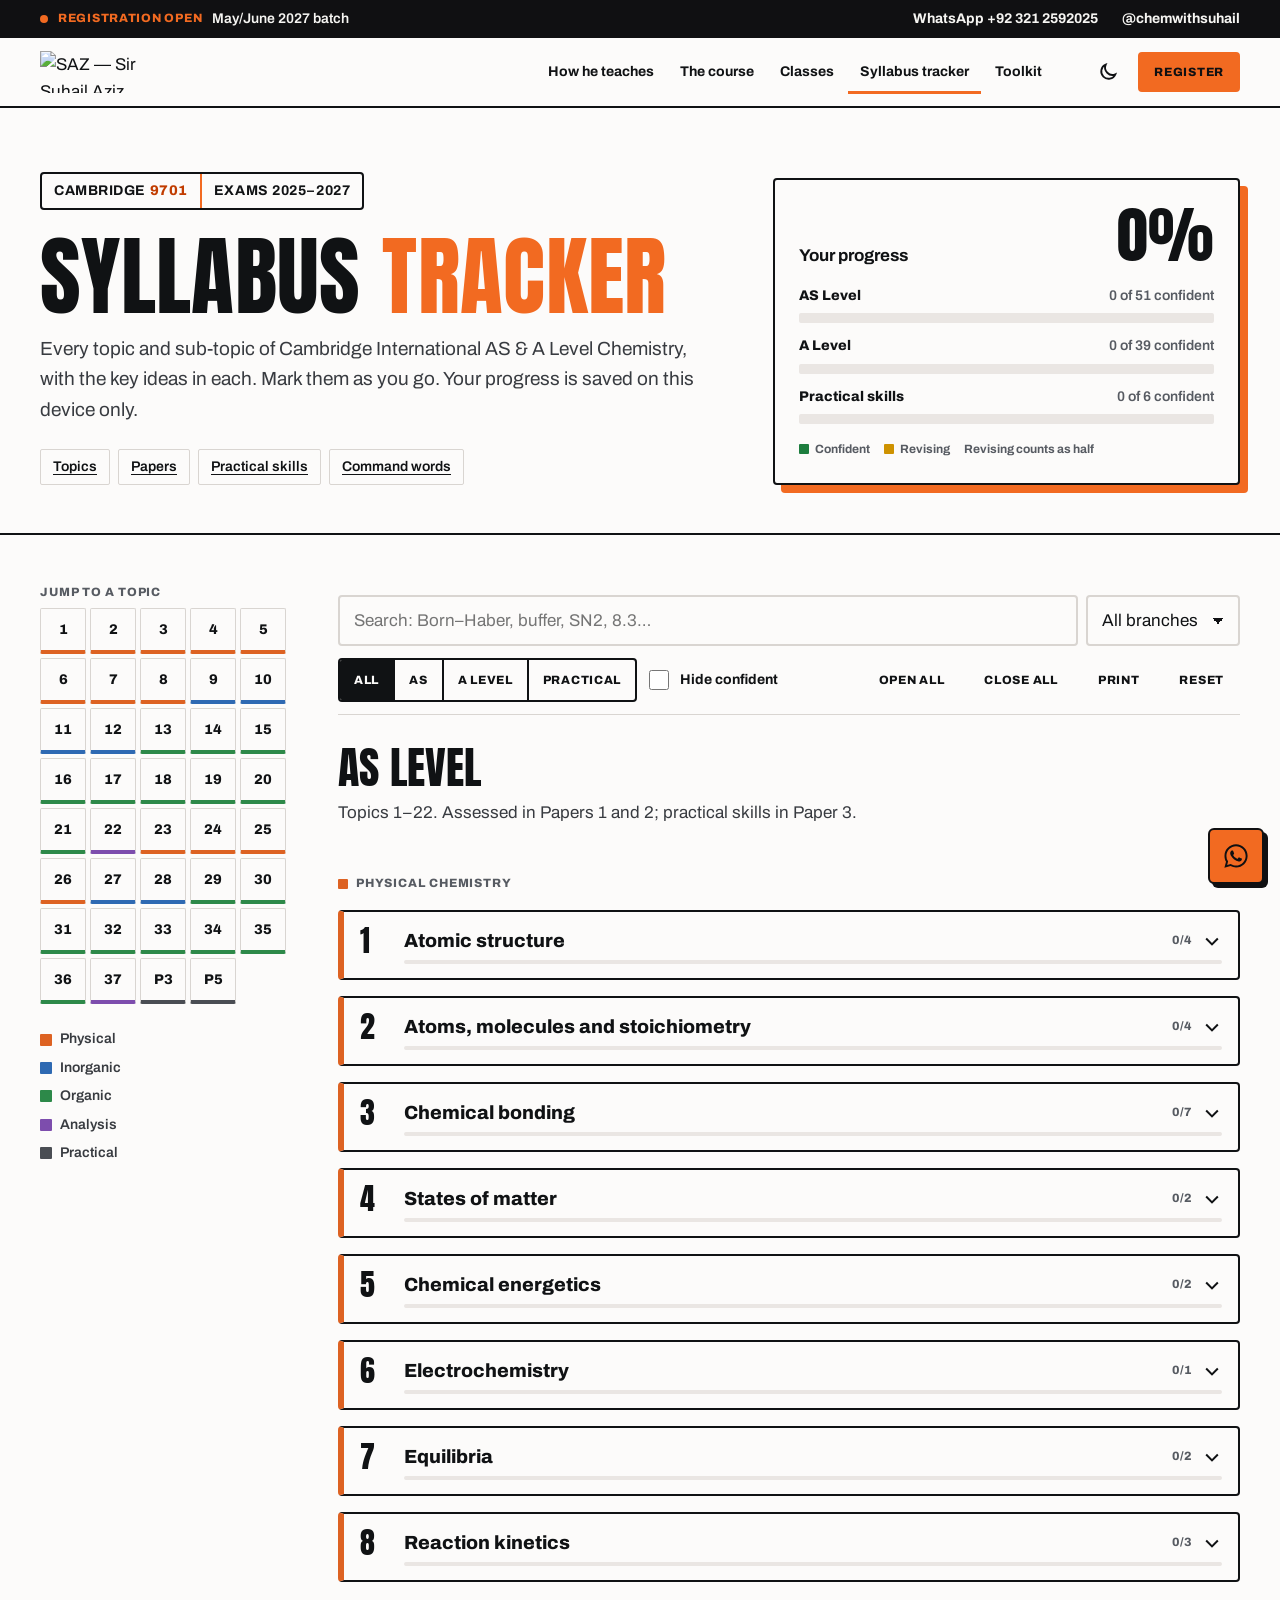
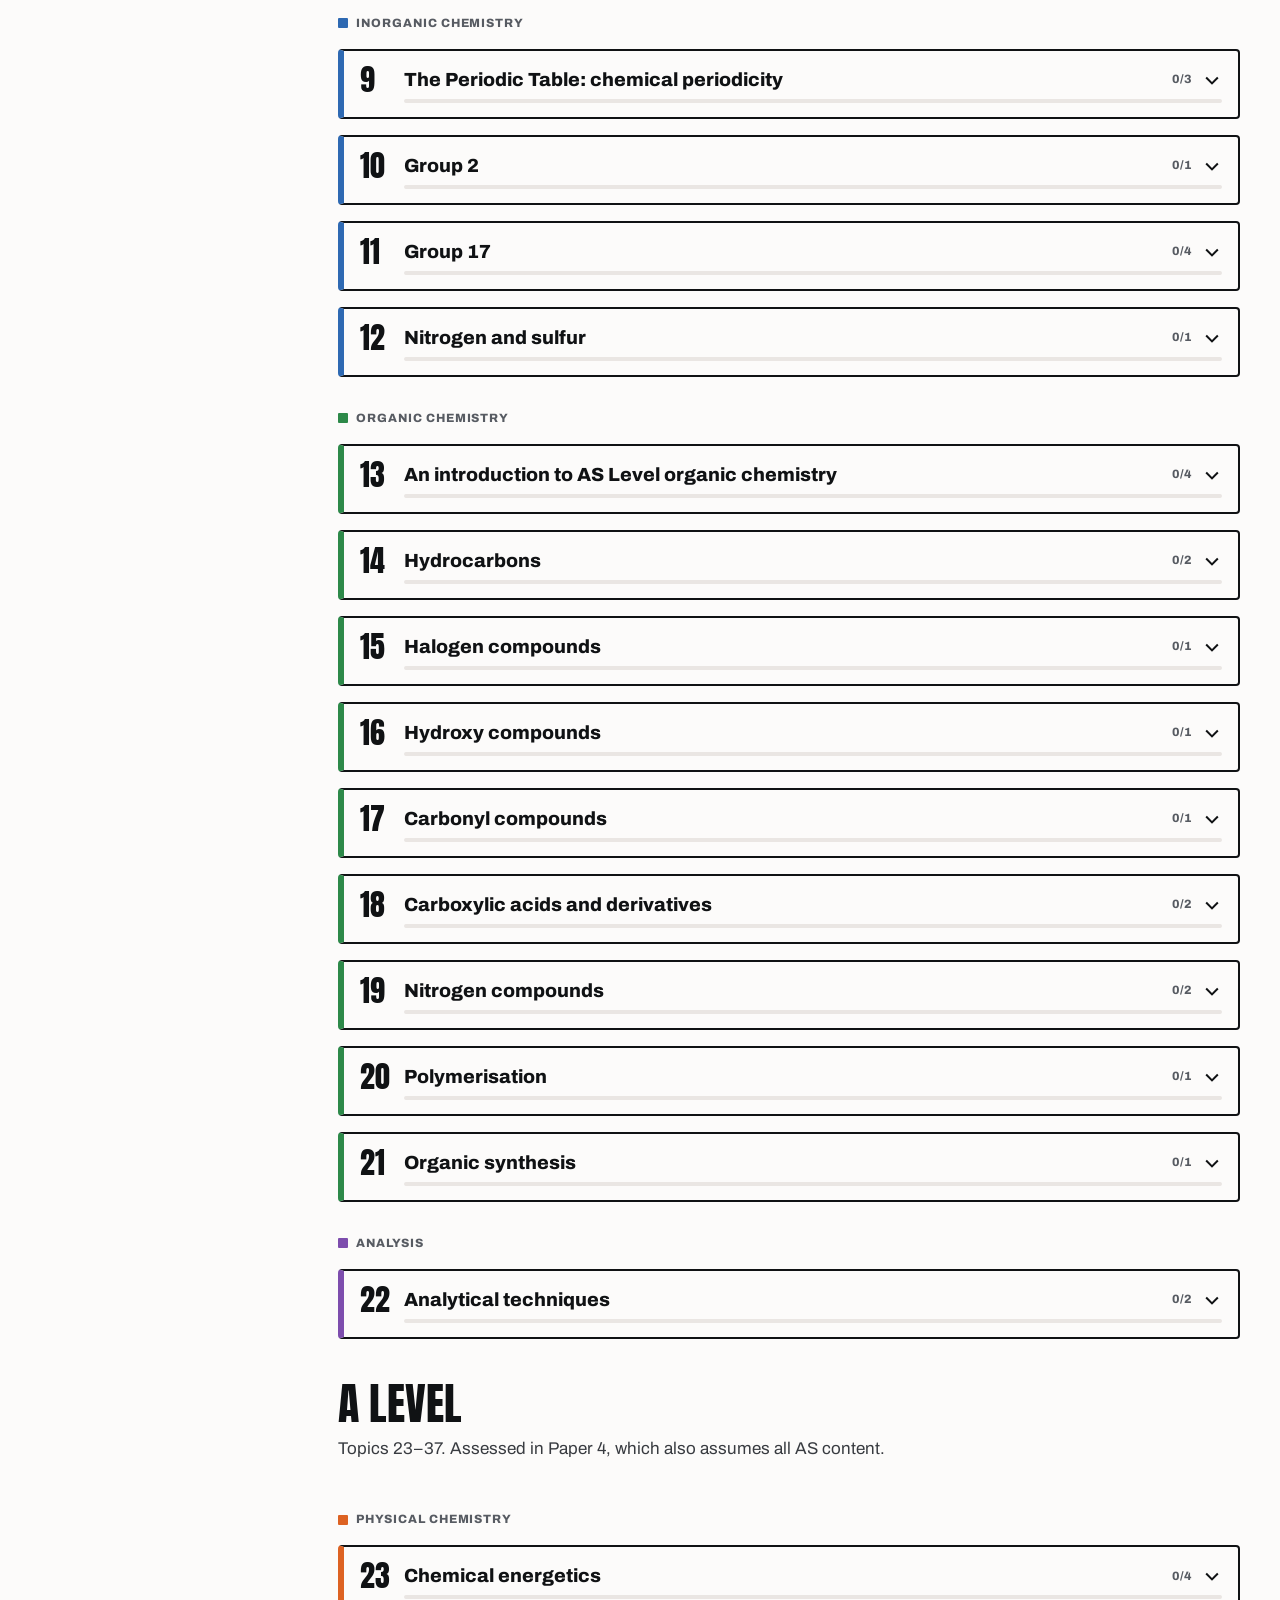
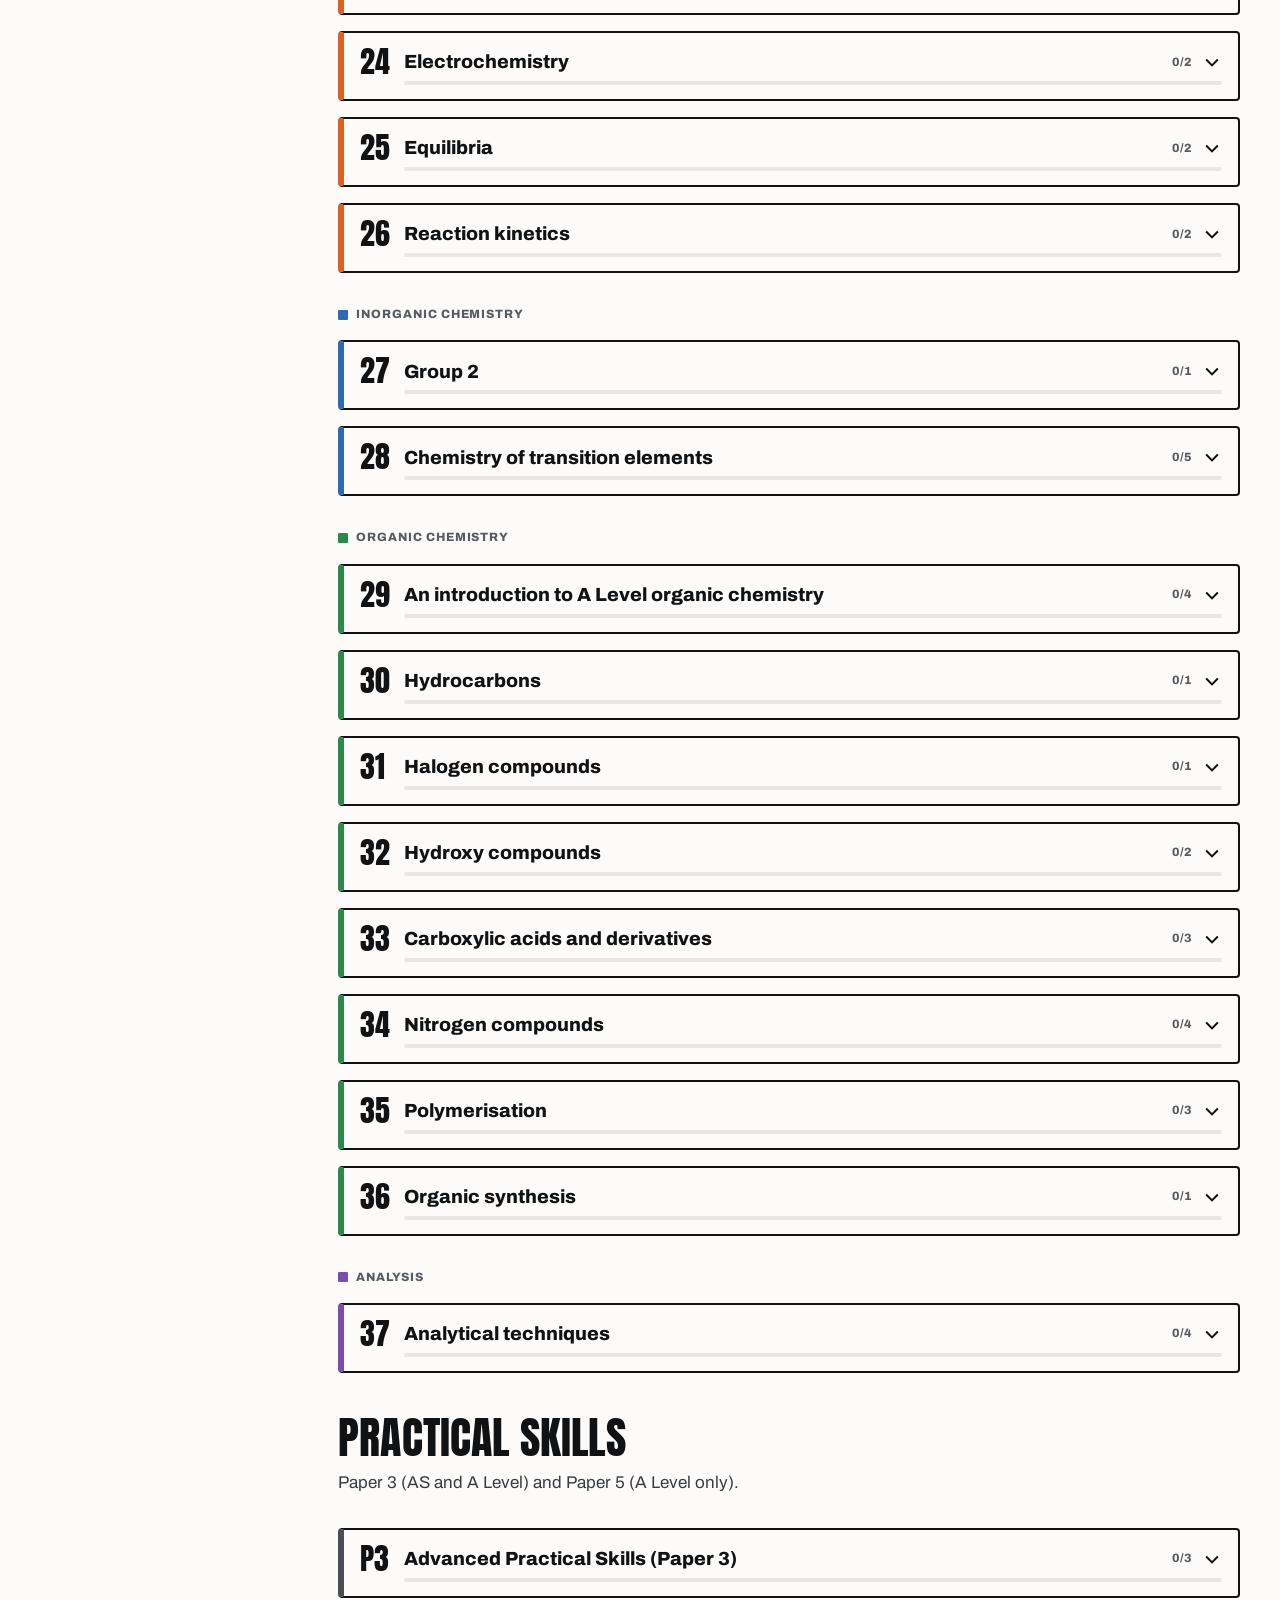
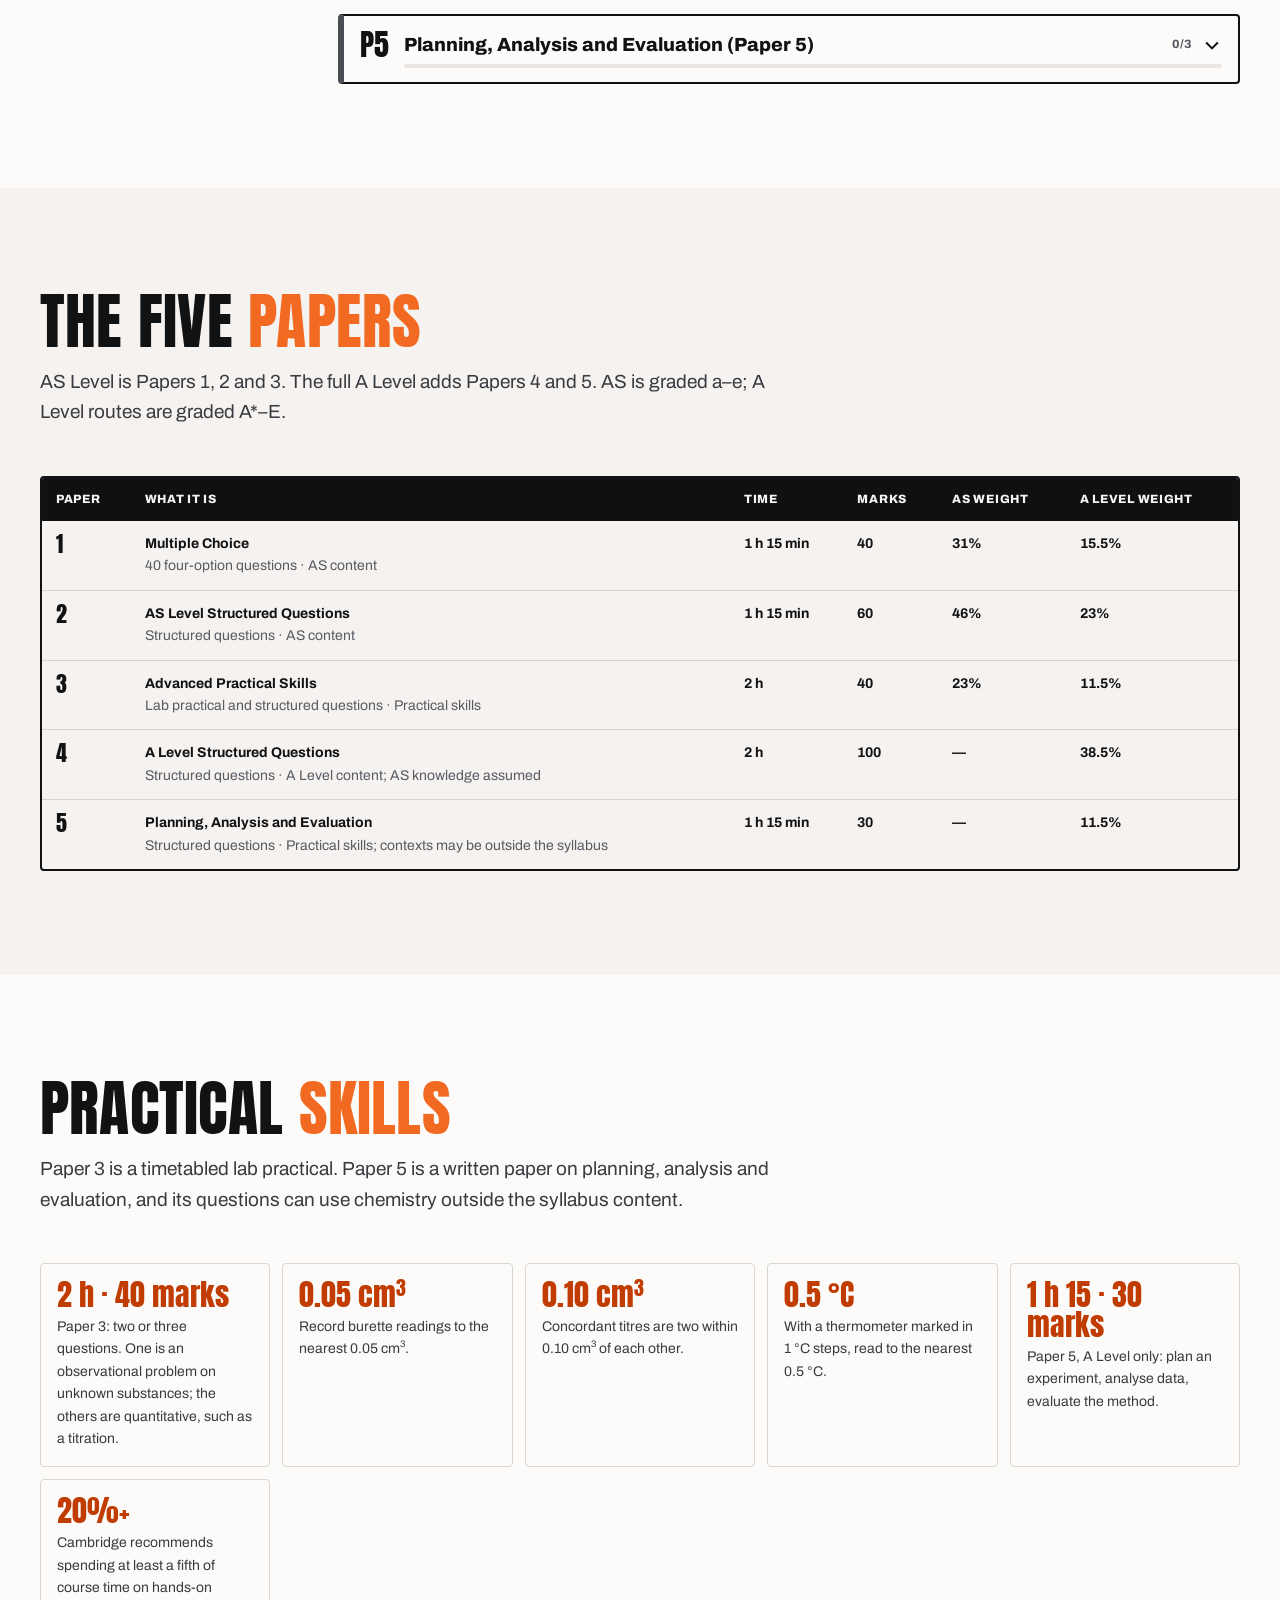
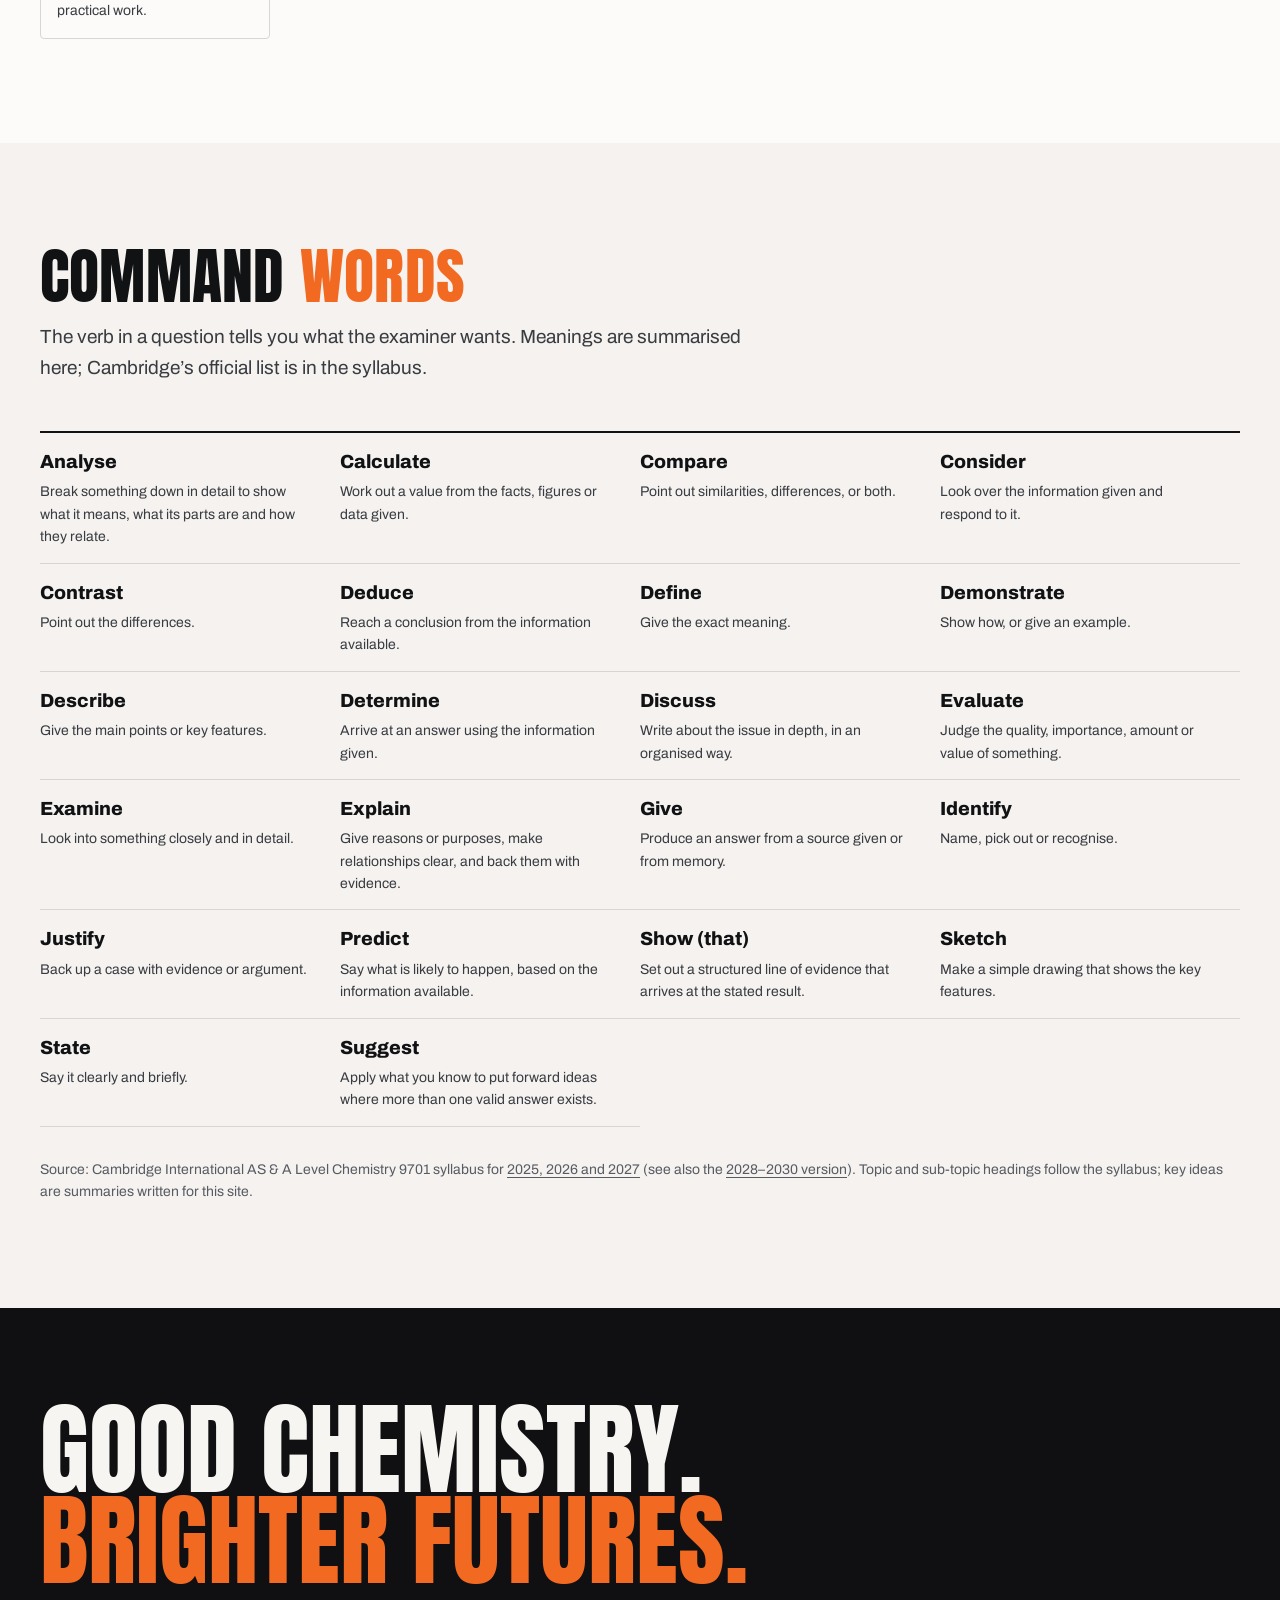
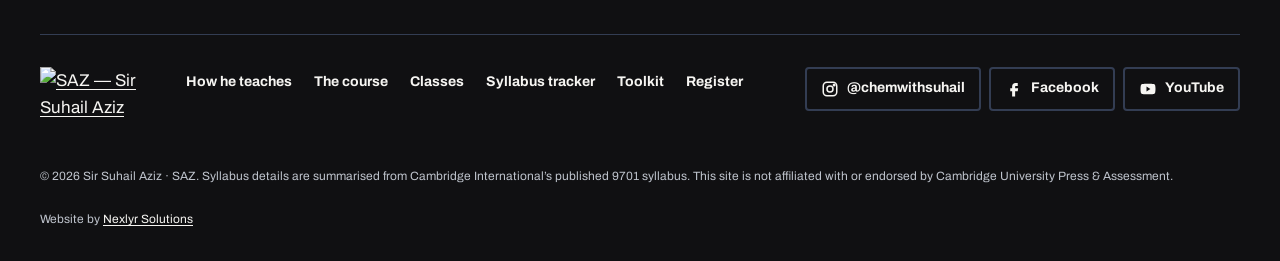
==== syllabus.html @ 65fdf076 "Add files via upload" ====
<!doctype html>
<html lang="en">
<head>
  <meta charset="utf-8">
  <meta name="viewport" content="width=device-width, initial-scale=1">
  <title>A Level Chemistry 9701 Syllabus Tracker — every topic and sub-topic | SAZ</title>
  <meta name="description" content="Free tracker for Cambridge AS & A Level Chemistry (9701): all 37 topics and 90 sub-topics with key ideas, paper weightings, practical skills and command words. From Sir Suhail Aziz (SAZ).">
  <meta name="theme-color" content="#f26a21">
  <meta property="og:type" content="website">
  <meta property="og:title" content="9701 Syllabus Tracker — Sir Suhail Aziz (SAZ)">
  <meta property="og:description" content="All 37 topics and 90 sub-topics of A Level Chemistry 9701. Mark what you know, find what you don’t.">
  <meta property="og:image" content="images/share.jpg">
  <meta name="twitter:card" content="summary_large_image">
  <link rel="icon" type="image/png" href="images/favicon.png">
  <link rel="preconnect" href="https://fonts.googleapis.com">
  <link rel="preconnect" href="https://fonts.gstatic.com" crossorigin>
  <link rel="stylesheet" href="https://fonts.googleapis.com/css2?family=Anton&family=Archivo:wdth,wght@62..125,400..800&family=Kalam:wght@700&display=swap">
  <script>try{var t=localStorage.getItem("saz.theme");if(t)document.documentElement.setAttribute("data-theme",t);else if(matchMedia("(prefers-color-scheme: dark)").matches)document.documentElement.setAttribute("data-theme","dark")}catch(e){}</script>
  <link rel="stylesheet" href="styles.css">
</head>
<body data-page="syllabus">
<a class="skip" href="#main">Skip to content</a>

<div class="strip">
  <div class="wrap">
    <span class="strip__batch"><span class="dot" aria-hidden="true"></span><b data-cfg="batch.status">Registration open</b><span data-cfg="batch.label">May/June 2027 batch</span></span>
    <span class="strip__right">
      <a data-wa="Assalam-o-Alaikum Sir Suhail, I’d like to know about the May/June 2027 batch.">WhatsApp <span data-cfg="contact.phone">+92 321 2592025</span></a>
      <a data-ig href="#">@chemwithsuhail</a>
    </span>
  </div>
</div>

<header class="bar">
  <div class="wrap">
    <a class="brand" href="index.html" aria-label="SAZ — Sir Suhail Aziz, home">
      <img class="logo-light" src="images/saz-logo.png" alt="SAZ — Sir Suhail Aziz" width="379" height="165">
      <img class="logo-dark" src="images/saz-logo-light.png" alt="SAZ — Sir Suhail Aziz" width="322" height="147">
    </a>
    <nav class="nav" aria-label="Main">
      <ul>
        <li><a href="index.html#teaching">How he teaches</a></li>
        <li><a href="index.html#course">The course</a></li>
        <li><a href="index.html#classes">Classes</a></li>
        <li><a href="syllabus.html" aria-current="page">Syllabus tracker</a></li>
        <li><a href="toolkit.html">Toolkit</a></li>
      </ul>
    </nav>
    <div class="bar__actions">
      <button class="icon-btn" type="button" data-theme-toggle aria-label="Switch to dark mode">
        <svg class="i-moon" viewBox="0 0 24 24" fill="none" stroke="currentColor" stroke-width="2" aria-hidden="true"><path d="M20 14.5A8 8 0 0 1 9.5 4a8 8 0 1 0 10.5 10.5Z"/></svg>
        <svg class="i-sun" viewBox="0 0 24 24" fill="none" stroke="currentColor" stroke-width="2" aria-hidden="true"><circle cx="12" cy="12" r="4.5"/><path d="M12 2v2.5M12 19.5V22M2 12h2.5M19.5 12H22M4.9 4.9l1.8 1.8M17.3 17.3l1.8 1.8M4.9 19.1l1.8-1.8M17.3 6.7l1.8-1.8"/></svg>
      </button>
      <a class="btn btn--primary btn--sm bar__register" href="index.html#register">Register</a>
      <button class="icon-btn menu-btn" type="button" data-menu-btn aria-expanded="false" aria-controls="menu" aria-label="Open menu">
        <svg viewBox="0 0 24 24" fill="none" stroke="currentColor" stroke-width="2.4" aria-hidden="true"><path d="M3 7h18M3 12h18M3 17h18"/></svg>
      </button>
    </div>
  </div>
  <div class="menu" id="menu">
    <ul>
      <li><a href="index.html#teaching">How he teaches</a></li>
      <li><a href="index.html#course">The course</a></li>
      <li><a href="index.html#classes">Classes</a></li>
      <li><a href="syllabus.html" aria-current="page">Syllabus tracker</a></li>
      <li><a href="toolkit.html">Toolkit</a></li>
    </ul>
    <a class="btn btn--primary" href="index.html#register">Register now</a>
  </div>
</header>

<main id="main">
  <section class="pagehead">
    <div class="wrap pagehead__grid">
      <div>
        <div class="codes"><span>Cambridge <b>9701</b></span><span>Exams 2025–2027</span></div>
        <h1 style="margin-top: var(--space-lg)">Syllabus <span class="o">tracker</span></h1>
        <p>Every topic and sub-topic of Cambridge International AS &amp; A Level Chemistry, with the key ideas in each. Mark them as you go. Your progress is saved on this device only.</p>
        <div class="jump">
          <a class="chip" href="#topics">Topics</a>
          <a class="chip" href="#papers">Papers</a>
          <a class="chip" href="#practical">Practical skills</a>
          <a class="chip" href="#command-words">Command words</a>
        </div>
      </div>
      <div class="progress-card" aria-live="polite">
        <div class="progress-card__top"><strong>Your progress</strong><span class="progress-card__pct" id="pc-pct">0%</span></div>
        <div id="pc-meters" style="display:grid; gap: var(--space-sm)"></div>
        <div class="progress-card__key"><span><i style="background: var(--color-ok)"></i>Confident</span><span><i style="background: var(--color-mid)"></i>Revising</span><span>Revising counts as half</span></div>
      </div>
    </div>
  </section>

  <div class="wrap tracker">
    <aside class="side" aria-label="Jump to a topic">
      <div>
        <p class="side__label">Jump to a topic</p>
        <div class="side__grid" id="side-grid"></div>
      </div>
      <div class="legend" style="display:grid; gap: 6px">
        <span style="--b: var(--c-phys)"><i></i>Physical</span>
        <span style="--b: var(--c-inorg)"><i></i>Inorganic</span>
        <span style="--b: var(--c-org)"><i></i>Organic</span>
        <span style="--b: var(--c-anal)"><i></i>Analysis</span>
        <span style="--b: var(--c-prac)"><i></i>Practical</span>
      </div>
    </aside>

    <div style="min-width:0">
      <div class="controls" role="search">
        <div class="controls__row">
          <input class="input controls__search" id="q" type="search" placeholder="Search: Born–Haber, buffer, SN2, 8.3…" aria-label="Search topics and sub-topics" autocomplete="off">
          <select class="select" id="branch" aria-label="Filter by branch" style="width:auto; min-height:44px">
            <option value="all">All branches</option>
            <option value="phys">Physical</option>
            <option value="inorg">Inorganic</option>
            <option value="org">Organic</option>
            <option value="anal">Analysis</option>
            <option value="prac">Practical</option>
          </select>
        </div>
        <div class="controls__row">
          <div class="seg" role="group" aria-label="Level">
            <button type="button" data-level-btn="all" aria-pressed="true">All</button>
            <button type="button" data-level-btn="AS" aria-pressed="false">AS</button>
            <button type="button" data-level-btn="A" aria-pressed="false">A Level</button>
            <button type="button" data-level-btn="P" aria-pressed="false">Practical</button>
          </div>
          <label class="toggle"><input type="checkbox" id="hide-done"> Hide confident</label>
          <span style="flex:1"></span>
          <button class="btn btn--sm btn--ghost" type="button" id="expand">Open all</button>
          <button class="btn btn--sm btn--ghost" type="button" id="collapse">Close all</button>
          <button class="btn btn--sm btn--ghost" type="button" id="print">Print</button>
          <button class="btn btn--sm btn--ghost" type="button" id="reset">Reset</button>
        </div>
      </div>
      <div id="topics" style="display:grid; gap: var(--space-sm)"></div>
    </div>
  </div>

  <section class="section section--alt" id="papers" aria-labelledby="papers-title">
    <div class="wrap papers">
      <div class="section__head" style="margin-bottom:0">
        <h2 id="papers-title">The five <span class="o">papers</span></h2>
        <p>AS Level is Papers 1, 2 and 3. The full A Level adds Papers 4 and 5. AS is graded a–e; A Level routes are graded A*–E.</p>
      </div>
      <div class="tbl-wrap">
        <table class="tbl tbl--stack">
          <thead><tr><th>Paper</th><th>What it is</th><th>Time</th><th>Marks</th><th>AS weight</th><th>A Level weight</th></tr></thead>
          <tbody id="papers-body"></tbody>
        </table>
      </div>
    </div>
  </section>

  <section class="section" id="practical" aria-labelledby="prac-title">
    <div class="wrap">
      <div class="section__head">
        <h2 id="prac-title">Practical <span class="o">skills</span></h2>
        <p>Paper 3 is a timetabled lab practical. Paper 5 is a written paper on planning, analysis and evaluation, and its questions can use chemistry outside the syllabus content.</p>
      </div>
      <ul class="prac-facts">
        <li><b>2 h · 40 marks</b><span>Paper 3: two or three questions. One is an observational problem on unknown substances; the others are quantitative, such as a titration.</span></li>
        <li><b>0.05 cm<sup>3</sup></b><span>Record burette readings to the nearest 0.05 cm<sup>3</sup>.</span></li>
        <li><b>0.10 cm<sup>3</sup></b><span>Concordant titres are two within 0.10 cm<sup>3</sup> of each other.</span></li>
        <li><b>0.5 °C</b><span>With a thermometer marked in 1 °C steps, read to the nearest 0.5 °C.</span></li>
        <li><b>1 h 15 · 30 marks</b><span>Paper 5, A Level only: plan an experiment, analyse data, evaluate the method.</span></li>
        <li><b>20%+</b><span>Cambridge recommends spending at least a fifth of course time on hands-on practical work.</span></li>
      </ul>
    </div>
  </section>

  <section class="section section--alt" id="command-words" aria-labelledby="cw-title">
    <div class="wrap">
      <div class="section__head">
        <h2 id="cw-title">Command <span class="o">words</span></h2>
        <p>The verb in a question tells you what the examiner wants. Meanings are summarised here; Cambridge’s official list is in the syllabus.</p>
      </div>
      <dl class="cw" id="cw"></dl>
      <p class="fineprint" style="margin-top: var(--space-xl)">Source: Cambridge International AS &amp; A Level Chemistry 9701 syllabus for <a href="https://www.cambridgeinternational.org/Images/664563-2025-2027-syllabus.pdf" target="_blank" rel="noopener">2025, 2026 and 2027</a> (see also the <a href="https://www.cambridgeinternational.org/Images/744624-2028-2030-syllabus.pdf" target="_blank" rel="noopener">2028–2030 version</a>). Topic and sub-topic headings follow the syllabus; key ideas are summaries written for this site.</p>
    </div>
  </section>
</main>

<footer class="foot on-dark">
  <div class="wrap">
    <p class="foot__statement"><span>Good chemistry.</span><span class="o">Brighter futures.</span></p>
    <div class="foot__row">
      <a class="foot__brand" href="index.html"><img src="images/saz-logo-light.png" alt="SAZ — Sir Suhail Aziz" width="322" height="147"></a>
      <ul class="foot__links">
        <li><a href="index.html#teaching">How he teaches</a></li>
        <li><a href="index.html#course">The course</a></li>
        <li><a href="index.html#classes">Classes</a></li>
        <li><a href="syllabus.html">Syllabus tracker</a></li>
        <li><a href="toolkit.html">Toolkit</a></li>
        <li><a href="index.html#register">Register</a></li>
      </ul>
      <div class="socials" data-render="socials"></div>
    </div>
    <div class="foot__small">
      <p>© <span data-year>2026</span> Sir Suhail Aziz · SAZ. Syllabus details are summarised from Cambridge International’s published 9701 syllabus. This site is not affiliated with or endorsed by Cambridge University Press &amp; Assessment.</p>
      <p>Website by <a href="https://nexlyr.solutions" target="_blank" rel="noopener">Nexlyr Solutions</a></p>
    </div>
  </div>
</footer>

<script src="config.js"></script>
<script src="data.js"></script>
<script src="app.js"></script>
</body>
</html>
---- styles.css ----
/* Hallmark · macrostructure: Workbench (tool-led teacher site) · tone: technical-editorial, poster-voiced · anchor hue: SAZ orange 44°
 * theme: studied-DNA (source: SAZ posters supplied by client) · paper oklch(98.8% 0.002 60) · accent oklch(68.3% 0.185 44) · navy oklch(20.6% 0.034 265.5)
 * fonts: Anton (display, roman) + Archivo (body) + Kalam (annotation) · nav: N6 masthead · footer: Ft5 statement
 * Hallmark · pre-emit critique: P5 H4 E4 S5 R4 V5
 */

/* =========================================================
   1. TOKENS
   ========================================================= */
:root {
  --font-display: "Anton", "Archivo", Impact, "Arial Narrow", sans-serif;
  --font-body: "Archivo", system-ui, -apple-system, "Segoe UI", Roboto, sans-serif;
  --font-note: "Kalam", "Segoe Print", "Bradley Hand", cursive;

  /* brand */
  --color-orange: oklch(68.3% 0.185 44);
  --color-orange-hover: oklch(63.5% 0.19 42);
  --color-orange-text: oklch(54.5% 0.18 40);
  --color-orange-soft: oklch(94.5% 0.035 55);
  --color-navy: oklch(20.6% 0.034 265.5);
  --color-navy-2: oklch(25.5% 0.045 266);
  --color-black: oklch(17.5% 0.004 265);
  --color-white: oklch(99.2% 0.002 80);
  --color-on-orange: oklch(17.5% 0.004 265);
  --color-on-dark: oklch(97% 0.004 80);
  --color-on-dark-2: oklch(82% 0.014 262);
  --color-on-dark-rule: oklch(36% 0.04 266);

  /* surfaces */
  --color-paper: oklch(98.8% 0.002 60);
  --color-paper-2: oklch(96.3% 0.004 60);
  --color-paper-3: oklch(92.8% 0.006 60);
  --color-ink: oklch(18% 0.005 265);
  --color-ink-2: oklch(35% 0.01 265);
  --color-ink-3: oklch(47% 0.012 265);
  --color-rule: oklch(87.5% 0.007 60);
  --color-rule-strong: oklch(18% 0.005 265);
  --color-focus: oklch(55% 0.2 255);
  --color-notebook-line: oklch(89% 0.03 250);

  /* state */
  --color-ok: oklch(52% 0.13 150);
  --color-ok-soft: oklch(93% 0.05 150);
  --color-mid: oklch(70% 0.15 80);
  --color-mid-soft: oklch(94.5% 0.06 90);
  --color-err: oklch(53% 0.2 27);
  --color-err-soft: oklch(94.5% 0.035 27);

  /* syllabus branches */
  --c-phys: oklch(64% 0.17 44);   --c-phys-bg: oklch(94.5% 0.035 55);
  --c-inorg: oklch(52% 0.13 255); --c-inorg-bg: oklch(94% 0.03 255);
  --c-org: oklch(56% 0.13 150);   --c-org-bg: oklch(94.5% 0.04 150);
  --c-anal: oklch(52% 0.15 305);  --c-anal-bg: oklch(94.5% 0.035 305);
  --c-prac: oklch(42% 0.01 265);  --c-prac-bg: oklch(93% 0.005 265);

  /* periodic table categories */
  --el-alk: oklch(88% 0.075 32);
  --el-ae: oklch(90% 0.07 70);
  --el-tm: oklch(90% 0.04 245);
  --el-pt: oklch(90% 0.035 200);
  --el-md: oklch(90% 0.06 150);
  --el-nm: oklch(93% 0.07 105);
  --el-hal: oklch(90% 0.055 175);
  --el-ng: oklch(90% 0.045 300);
  --el-ln: oklch(91.5% 0.03 340);
  --el-an: oklch(89% 0.035 15);
  --el-ink: oklch(18% 0.005 265);
  --el-edge: oklch(18% 0.005 265 / 0.18);

  /* paper weight bars */
  --color-seg-1: oklch(30% 0.02 265);
  --color-seg-2: oklch(42% 0.025 265);
  --color-seg-4: oklch(22% 0.01 265);
  --color-seg-5: oklch(58% 0.17 44);
  --color-backdrop: oklch(10% 0.02 266 / 0.72);

  /* type scale */
  --text-xs: 0.75rem;
  --text-sm: 0.875rem;
  --text-base: 1rem;
  --text-md: 1.0625rem;
  --text-lg: 1.1875rem;
  --text-xl: 1.375rem;
  --text-2xl: clamp(1.5rem, 1.25rem + 1vw, 1.875rem);
  --text-3xl: clamp(1.9rem, 1.4rem + 2.2vw, 2.75rem);
  --text-4xl: clamp(2.3rem, 1.5rem + 3.6vw, 3.9rem);
  --text-display: clamp(3.1rem, 1.5rem + 7.4vw, 7.25rem);

  /* space (4pt) */
  --space-3xs: 2px;
  --space-2xs: 4px;
  --space-xs: 8px;
  --space-sm: 12px;
  --space-md: 16px;
  --space-lg: 24px;
  --space-xl: 32px;
  --space-2xl: 48px;
  --space-3xl: 64px;
  --space-4xl: 96px;
  --space-section: clamp(64px, 5vw + 40px, 120px);
  --gutter: clamp(16px, 4vw, 40px);
  --page: 1200px;

  --radius-xs: 2px;
  --radius-sm: 4px;
  --radius-md: 6px;

  --rule: 1px solid var(--color-rule);
  --rule-ink: 2px solid var(--color-rule-strong);

  --ease-out: cubic-bezier(0.22, 1, 0.36, 1);
  --ease-in: cubic-bezier(0.55, 0, 1, 0.45);
  --ease-in-out: cubic-bezier(0.65, 0, 0.35, 1);
  --dur-1: 120ms;
  --dur-2: 200ms;
  --dur-3: 320ms;

  --shadow-pop: 0 1px 0 var(--color-rule-strong), 0 10px 30px -12px oklch(18% 0.005 265 / 0.35);
  --header-h: 68px;

  color-scheme: light;
}

:root[data-theme="dark"] {
  --color-paper: oklch(17.5% 0.03 266);
  --color-paper-2: oklch(21% 0.036 266);
  --color-paper-3: oklch(26% 0.042 266);
  --color-ink: oklch(96.5% 0.004 80);
  --color-ink-2: oklch(84% 0.012 262);
  --color-ink-3: oklch(72% 0.016 262);
  --color-rule: oklch(32% 0.035 266);
  --color-rule-strong: oklch(90% 0.006 80);
  --color-orange-text: oklch(74% 0.16 48);
  --color-orange-soft: oklch(28% 0.06 45);
  --color-focus: oklch(74% 0.15 250);
  --color-notebook-line: oklch(30% 0.04 260);
  --color-ok: oklch(74% 0.14 150);   --color-ok-soft: oklch(28% 0.05 150);
  --color-mid: oklch(80% 0.14 85);   --color-mid-soft: oklch(30% 0.05 85);
  --color-err: oklch(70% 0.17 27);   --color-err-soft: oklch(28% 0.05 27);
  --c-phys-bg: oklch(29% 0.06 45);
  --c-inorg-bg: oklch(28% 0.06 255); --c-inorg: oklch(70% 0.13 255);
  --c-org-bg: oklch(28% 0.05 150);   --c-org: oklch(72% 0.14 150);
  --c-anal-bg: oklch(29% 0.06 305);  --c-anal: oklch(72% 0.14 305);
  --c-prac-bg: oklch(27% 0.02 265);  --c-prac: oklch(78% 0.01 265);
  --el-alk: oklch(36% 0.08 32);
  --el-ae: oklch(37% 0.07 70);
  --el-tm: oklch(33% 0.05 245);
  --el-pt: oklch(34% 0.045 200);
  --el-md: oklch(35% 0.06 150);
  --el-nm: oklch(37% 0.06 105);
  --el-hal: oklch(34% 0.055 175);
  --el-ng: oklch(34% 0.06 300);
  --el-ln: oklch(33% 0.04 340);
  --el-an: oklch(32% 0.045 15);
  --el-ink: oklch(96.5% 0.004 80);
  --shadow-pop: 0 1px 0 var(--color-rule), 0 12px 32px -12px oklch(5% 0.02 266 / 0.7);
  color-scheme: dark;
}

/* =========================================================
   2. BASE
   ========================================================= */
*, *::before, *::after { box-sizing: border-box; }
html {
  -webkit-text-size-adjust: 100%;
  text-size-adjust: 100%;
  overflow-x: clip;
  scroll-padding-top: calc(var(--header-h) + var(--space-md));
}
@media (prefers-reduced-motion: no-preference) { html { scroll-behavior: smooth; } }
body {
  margin: 0;
  overflow-x: clip;
  background: var(--color-paper);
  color: var(--color-ink);
  font-family: var(--font-body);
  font-size: var(--text-md);
  line-height: 1.6;
  font-feature-settings: "tnum" 0;
  -webkit-font-smoothing: antialiased;
  text-rendering: optimizeLegibility;
}
img, video, svg { display: block; max-width: 100%; }
img, video { height: auto; }
a { color: inherit; text-underline-offset: 0.18em; text-decoration-thickness: 1px; }
a:hover { text-decoration-color: var(--color-orange); }
p { margin: 0 0 var(--space-md); }
p:last-child { margin-bottom: 0; }
ul, ol { margin: 0; padding: 0; }
button, input, select, textarea { font: inherit; color: inherit; }
button { cursor: pointer; }
sub, sup { font-size: 0.68em; line-height: 0; text-transform: none; letter-spacing: 0; }
::selection { background: var(--color-orange); color: var(--color-on-orange); }

h1, h2, h3, h4 { margin: 0; font-style: normal; text-wrap: balance; overflow-wrap: anywhere; min-width: 0; }
.display, h1, h2 {
  font-family: var(--font-display);
  font-weight: 400;
  text-transform: uppercase;
  letter-spacing: 0.004em;
  line-height: 0.95;
}
h2 { font-size: var(--text-4xl); }
h3 { font-family: var(--font-body); font-weight: 800; font-size: var(--text-xl); line-height: 1.2; letter-spacing: -0.005em; }
.o { color: var(--color-orange); }
.o-text { color: var(--color-orange-text); }

:focus-visible { outline: 3px solid var(--color-focus); outline-offset: 2px; }
.sr-only {
  position: absolute !important; width: 1px; height: 1px; padding: 0; margin: -1px;
  overflow: hidden; clip: rect(0 0 0 0); white-space: nowrap; border: 0;
}
.skip {
  position: absolute; left: var(--space-md); top: -100px; z-index: 100;
  background: var(--color-orange); color: var(--color-on-orange);
  padding: var(--space-sm) var(--space-md); font-weight: 700; border-radius: var(--radius-sm);
}
.skip:focus { top: var(--space-md); }

.wrap { width: min(100% - 2 * var(--gutter), var(--page)); margin-inline: auto; }
.section { padding-block: var(--space-section); }
.section--tight { padding-block: var(--space-3xl); }
.section--alt { background: var(--color-paper-2); }
.section__head { display: grid; gap: var(--space-md); margin-bottom: var(--space-2xl); max-width: 60rem; }
.section__head p { color: var(--color-ink-2); font-size: var(--text-lg); max-width: 46rem; margin: 0; }

.bar-quote {
  border-left: 4px solid var(--color-orange);
  padding-left: var(--space-md);
}
.note {
  font-family: var(--font-note);
  font-weight: 700;
  color: var(--color-ink);
  line-height: 1.1;
  display: inline-grid;
  gap: 2px;
  font-size: var(--text-xl);
}
.note svg { width: 100%; height: 12px; color: var(--color-orange); }
.note--tilt { transform: rotate(-6deg); transform-origin: left center; }

.codes {
  display: inline-flex; flex-wrap: wrap; align-items: center; width: fit-content; max-width: 100%; justify-self: start;
  border: 2px solid var(--color-rule-strong);
  border-radius: var(--radius-sm);
  font-weight: 700; font-size: var(--text-sm); letter-spacing: 0.04em; text-transform: uppercase;
}
.codes span { padding: 6px 12px; white-space: nowrap; }
@media (max-width: 420px) { .codes { font-size: 0.6875rem; letter-spacing: 0.03em; } .codes span { padding: 6px 8px; } }
.codes span + span { border-left: 2px solid var(--color-orange); }
.codes b { color: var(--color-orange-text); font-weight: 800; }

.ph { color: var(--color-ink-3); }

/* =========================================================
   3. BUTTONS & FIELDS (8 states)
   ========================================================= */
.btn {
  --btn-bg: transparent; --btn-fg: var(--color-ink); --btn-bd: var(--color-rule-strong);
  display: inline-flex; align-items: center; justify-content: center; gap: 10px;
  min-height: 50px; padding: 0 22px;
  border: 2px solid var(--btn-bd); border-radius: var(--radius-sm);
  background: var(--btn-bg); color: var(--btn-fg);
  font-family: var(--font-body); font-weight: 800; font-size: var(--text-sm);
  letter-spacing: 0.06em; text-transform: uppercase; text-decoration: none;
  white-space: nowrap; line-height: 1;
  transition: background-color var(--dur-1) var(--ease-out), color var(--dur-1) var(--ease-out), transform var(--dur-1) var(--ease-out), border-color var(--dur-1) var(--ease-out);
  -webkit-tap-highlight-color: transparent;
}
.btn svg { width: 18px; height: 18px; flex: none; }
.btn:hover, .btn.is-hover { --btn-bg: var(--color-ink); --btn-fg: var(--color-paper); }
.btn:active, .btn.is-active { transform: translateY(1px); }
.btn:focus-visible, .btn.is-focus { outline: 3px solid var(--color-focus); outline-offset: 3px; }
.btn:disabled, .btn[aria-disabled="true"] { opacity: 0.45; cursor: not-allowed; transform: none; }
.btn[data-state="loading"] { cursor: progress; opacity: 0.8; }
.btn[data-state="error"] { --btn-bd: var(--color-err); --btn-bg: var(--color-err-soft); --btn-fg: var(--color-ink); }
.btn[data-state="success"] { --btn-bd: var(--color-ok); --btn-bg: var(--color-ok-soft); --btn-fg: var(--color-ink); }
.btn--primary { --btn-bg: var(--color-orange); --btn-bd: var(--color-orange); --btn-fg: var(--color-on-orange); }
.btn--primary:hover, .btn--primary.is-hover { --btn-bg: var(--color-orange-hover); --btn-bd: var(--color-orange-hover); --btn-fg: var(--color-on-orange); }
.btn--dark { --btn-bg: var(--color-black); --btn-bd: var(--color-black); --btn-fg: var(--color-on-dark); }
.btn--dark:hover { --btn-bg: var(--color-orange); --btn-bd: var(--color-orange); --btn-fg: var(--color-on-orange); }
.btn--sm { min-height: 40px; padding: 0 14px; font-size: var(--text-xs); }
.btn--ghost { --btn-bd: transparent; }
.btn--ghost:hover { --btn-bg: var(--color-paper-3); --btn-fg: var(--color-ink); --btn-bd: transparent; }
.on-dark .btn { --btn-fg: var(--color-on-dark); --btn-bd: var(--color-on-dark); }
.on-dark .btn:hover { --btn-bg: var(--color-on-dark); --btn-fg: var(--color-black); }
.on-dark .btn--primary { --btn-fg: var(--color-on-orange); --btn-bd: var(--color-orange); }

.chip {
  display: inline-flex; align-items: center; min-height: 36px; padding: 0 12px;
  border: 1.5px solid var(--color-rule); border-radius: var(--radius-xs);
  background: var(--color-paper); color: var(--color-ink);
  font-size: var(--text-sm); font-weight: 600; white-space: nowrap;
  transition: border-color var(--dur-1) var(--ease-out), background-color var(--dur-1) var(--ease-out);
}
.chip:hover { border-color: var(--color-orange); }
.chip:active { transform: translateY(1px); }
.chip[aria-pressed="true"] { background: var(--color-ink); color: var(--color-paper); border-color: var(--color-ink); }

.field { display: grid; gap: 6px; min-width: 0; }
.field > span, .field > label { font-weight: 700; font-size: var(--text-sm); }
.field small { color: var(--color-ink-3); font-size: var(--text-xs); }
.input, .select, .textarea {
  width: 100%; min-height: 48px; padding: 10px 14px;
  border: 2px solid var(--color-rule); border-radius: var(--radius-sm);
  background: var(--color-paper); color: var(--color-ink);
  font-size: var(--text-md);
  transition: border-color var(--dur-1) var(--ease-out), background-color var(--dur-1) var(--ease-out);
}
.textarea { min-height: 110px; resize: vertical; line-height: 1.5; }
.select { appearance: none; background-image: linear-gradient(45deg, transparent 50%, var(--color-ink) 50%), linear-gradient(135deg, var(--color-ink) 50%, transparent 50%); background-position: calc(100% - 20px) 50%, calc(100% - 14px) 50%; background-size: 6px 6px; background-repeat: no-repeat; padding-right: 40px; }
.input:hover, .select:hover, .textarea:hover { border-color: var(--color-ink-3); }
.input:focus-visible, .select:focus-visible, .textarea:focus-visible { outline: none; border-color: var(--color-orange); box-shadow: 0 0 0 3px var(--color-orange-soft); }
.input:disabled { opacity: 0.5; cursor: not-allowed; }
.input[aria-invalid="true"], .select[aria-invalid="true"], .textarea[aria-invalid="true"] { border-color: var(--color-err); background: var(--color-err-soft); }
.field__error { color: var(--color-err); font-size: var(--text-sm); font-weight: 600; min-height: 0; }
.field__error:empty { display: none; }
.input--mono { font-variant-numeric: tabular-nums; letter-spacing: 0.02em; font-weight: 600; }

/* =========================================================
   4. HEADER (N6 masthead)
   ========================================================= */
.strip { background: var(--color-black); color: var(--color-on-dark); font-size: var(--text-sm); }
.strip .wrap { display: flex; align-items: center; justify-content: space-between; gap: var(--space-md); min-height: 38px; }
.strip__batch { display: inline-flex; align-items: center; gap: 10px; white-space: nowrap; font-weight: 600; min-width: 0; overflow: hidden; text-overflow: ellipsis; }
.strip__batch b { color: var(--color-orange); font-weight: 800; text-transform: uppercase; letter-spacing: 0.06em; font-size: var(--text-xs); }
.dot { width: 8px; height: 8px; background: var(--color-orange); border-radius: 50%; flex: none; }
.strip a { text-decoration: none; white-space: nowrap; font-weight: 700; }
.strip a:hover { color: var(--color-orange); }
.strip__right { display: none; gap: var(--space-lg); }
@media (min-width: 720px) { .strip__right { display: flex; } }
@media (max-width: 359px) { .strip__batch > span:last-child { display: none; } }

.bar {
  position: sticky; top: 0; z-index: 40;
  background: var(--color-paper);
  border-bottom: 2px solid var(--color-rule-strong);
}
.bar .wrap { display: flex; align-items: center; gap: var(--space-lg); height: var(--header-h); }
.brand { display: inline-flex; align-items: center; gap: 12px; text-decoration: none; flex: none; }
.brand img { height: 42px; width: auto; }
.brand .logo-dark { display: none; }
:root[data-theme="dark"] .brand .logo-light { display: none; }
:root[data-theme="dark"] .brand .logo-dark { display: block; }
.nav { display: none; margin-left: auto; }
.nav ul { list-style: none; display: flex; gap: 2px; }
.nav a {
  display: inline-flex; align-items: center; height: 44px; padding: 0 12px;
  font-weight: 700; font-size: var(--text-sm); text-decoration: none; white-space: nowrap;
  border-bottom: 3px solid transparent; padding-top: 3px;
  transition: border-color var(--dur-1) var(--ease-out), color var(--dur-1) var(--ease-out);
}
.nav a:hover { border-bottom-color: var(--color-rule-strong); }
.nav a[aria-current="page"] { border-bottom-color: var(--color-orange); }
.bar__actions { display: flex; align-items: center; gap: var(--space-xs); margin-left: auto; }
.icon-btn {
  display: inline-grid; place-items: center; width: 44px; height: 44px;
  border: 2px solid transparent; border-radius: var(--radius-sm); background: transparent; color: var(--color-ink);
  transition: background-color var(--dur-1) var(--ease-out), border-color var(--dur-1) var(--ease-out);
}
.icon-btn:hover { background: var(--color-paper-3); }
.icon-btn:active { transform: translateY(1px); }
.icon-btn svg { width: 22px; height: 22px; }
.icon-btn .i-sun { display: none; }
:root[data-theme="dark"] .icon-btn .i-sun { display: block; }
:root[data-theme="dark"] .icon-btn .i-moon { display: none; }
.bar__register { display: none; }
@media (min-width: 560px) { .bar__register { display: inline-flex; } }
@media (min-width: 1080px) {
  .nav { display: block; }
  .bar__actions { margin-left: var(--space-xs); }
  .menu-btn { display: none; }
}

.menu {
  position: absolute; top: 100%; left: 0; right: 0; z-index: 39;
  background: var(--color-paper); border-bottom: 2px solid var(--color-rule-strong);
  padding: var(--space-md) var(--gutter) var(--space-xl);
  transform: translateY(-8px); opacity: 0; visibility: hidden;
  transition: transform var(--dur-2) var(--ease-out), opacity var(--dur-2) var(--ease-out), visibility 0s linear var(--dur-2);
  max-height: calc(100dvh - var(--header-h)); overflow-y: auto;
}
.menu.is-open { transform: none; opacity: 1; visibility: visible; transition-delay: 0s; }
.menu ul { list-style: none; display: grid; }
.menu a {
  display: flex; justify-content: space-between; align-items: center; min-height: 56px;
  font-family: var(--font-display); font-size: var(--text-2xl); text-transform: uppercase; text-decoration: none;
  border-bottom: var(--rule); white-space: nowrap;
}
.menu a[aria-current="page"] { color: var(--color-orange-text); }
.menu .btn { margin-top: var(--space-lg); width: 100%; }

/* =========================================================
   5. HERO
   ========================================================= */
.hero { padding-top: clamp(28px, 5vw, 64px); overflow: clip; }
.hero__grid { display: grid; gap: var(--space-xl); align-items: end; }
.hero__copy { display: grid; gap: var(--space-lg); align-content: start; padding-bottom: var(--space-2xl); min-width: 0; }
.hero h1 { font-size: clamp(3rem, 1.3rem + 6.6vw, 6.25rem); line-height: 0.9; }
.hero h1 span { display: block; }
.hero__lede { font-size: var(--text-lg); color: var(--color-ink-2); max-width: 36rem; }
.hero__lede strong { color: var(--color-ink); }
.hero__ctas { display: flex; flex-wrap: wrap; gap: var(--space-sm); }
.hero__batch { display: flex; flex-wrap: wrap; align-items: center; gap: 6px 10px; font-weight: 700; font-size: var(--text-sm); }
.hero__batch > * { white-space: nowrap; }
.hero__batch b { color: var(--color-orange-text); text-transform: uppercase; letter-spacing: 0.05em; }

.portrait { position: relative; justify-self: center; width: min(100%, 480px); aspect-ratio: 5 / 6.2; isolation: isolate; }
.portrait__slab { position: absolute; inset: 14% 0 0 8%; background: var(--color-orange); clip-path: polygon(22% 0, 100% 0, 100% 100%, 0 100%); z-index: -1; }
.portrait__dots {
  position: absolute; right: 4%; bottom: 8%; width: 32%; height: 22%; z-index: 0;
  background-image: radial-gradient(var(--color-black) 1.4px, transparent 1.6px);
  background-size: 14px 14px; opacity: 0.55;
}
.portrait img { position: absolute; bottom: 0; left: 50%; width: 90%; transform: translateX(-46%); z-index: 1; }
.ptile {
  position: absolute; left: 0; top: 30%; z-index: 2;
  width: clamp(104px, 26%, 132px); aspect-ratio: 1 / 1.08;
  display: grid; grid-template-rows: auto 1fr auto; padding: 8px 10px 9px;
  background: var(--color-white); color: var(--color-black);
  border: 2px solid var(--color-black); border-radius: var(--radius-xs);
  box-shadow: 6px 6px 0 var(--color-black);
}
.ptile__n { font-weight: 800; font-size: var(--text-xs); letter-spacing: 0.04em; }
.ptile__s { font-family: var(--font-display); font-size: clamp(2.6rem, 2rem + 2vw, 3.4rem); line-height: 1; color: var(--color-orange); align-self: center; }
.ptile__l { font-size: 0.6875rem; font-weight: 700; line-height: 1.15; text-transform: uppercase; letter-spacing: 0.03em; }
.portrait .note { position: absolute; left: 0; top: 4%; z-index: 2; font-size: clamp(1.1rem, 0.9rem + 1vw, 1.5rem); width: 10ch; }

@media (min-width: 960px) {
  .hero__grid { grid-template-columns: minmax(0, 1.12fr) minmax(0, 0.88fr); gap: var(--space-2xl); }
  .portrait { justify-self: end; }
}

/* modes band */
.modes { background: var(--color-black); color: var(--color-on-dark); }
.modes ul { list-style: none; display: grid; grid-template-columns: repeat(3, minmax(0, 1fr)); }
.modes li {
  display: flex; align-items: center; justify-content: center; gap: 10px;
  min-height: 72px; padding: var(--space-sm) var(--space-xs); text-align: center;
  font-weight: 800; font-size: var(--text-sm); text-transform: uppercase; letter-spacing: 0.06em;
}
.modes li + li { border-left: 1px solid var(--color-on-dark-rule); }
.modes svg { width: 26px; height: 26px; color: var(--color-orange); flex: none; }
@media (max-width: 559px) {
  .modes li { flex-direction: column; gap: 4px; font-size: 0.6875rem; letter-spacing: 0.04em; }
  .modes svg { width: 22px; height: 22px; }
}

/* =========================================================
   6. PRINCIPLES (how he teaches)
   ========================================================= */
.principles { display: grid; gap: var(--space-4xl); }
.principle { display: grid; gap: var(--space-xl); align-items: center; }
.principle__text { display: grid; gap: var(--space-md); align-content: start; min-width: 0; }
.principle__line { font-family: var(--font-display); font-size: var(--text-3xl); text-transform: uppercase; line-height: 0.98; }
.principle__line span { display: block; }
.principle__text p { color: var(--color-ink-2); max-width: 34rem; }
.principle__text .link-arrow { justify-self: start; }
@media (min-width: 960px) {
  .principle { grid-template-columns: minmax(0, 0.9fr) minmax(0, 1.1fr); gap: var(--space-3xl); }
  .principle--flip .principle__text { order: 2; }
}
.link-arrow {
  display: inline-flex; align-items: center; gap: 8px; font-weight: 800; font-size: var(--text-sm);
  text-transform: uppercase; letter-spacing: 0.05em; text-decoration: none; white-space: nowrap;
  border-bottom: 2px solid var(--color-orange); padding-bottom: 3px;
}
.link-arrow svg { width: 16px; height: 16px; transition: transform var(--dur-1) var(--ease-out); }
.link-arrow:hover svg { transform: translateX(3px); }

/* pattern demo */
.pattern {
  border: var(--rule-ink); border-radius: var(--radius-sm); background: var(--color-paper);
  padding: var(--space-md); display: grid; gap: var(--space-md);
  box-shadow: 8px 8px 0 var(--color-orange);
}
.pattern__grid { display: grid; grid-template-columns: repeat(8, minmax(0, 1fr)); gap: 4px; }
.pattern__head { font-size: 0.6875rem; font-weight: 800; text-align: center; color: var(--color-ink-3); padding-bottom: 2px; }
.pel {
  aspect-ratio: 1; min-width: 0; padding: 2px;
  display: grid; place-content: center; text-align: center; gap: 0;
  border: 1.5px solid var(--color-rule); border-radius: var(--radius-xs); background: var(--color-paper-2);
  font-weight: 800; font-size: clamp(0.78rem, 0.5rem + 1.1vw, 1.05rem); line-height: 1;
  transition: background-color var(--dur-1) var(--ease-out), border-color var(--dur-1) var(--ease-out), transform var(--dur-1) var(--ease-out);
}
.pel small { display: block; font-size: 0.55em; font-weight: 600; color: var(--color-ink-3); margin-bottom: 2px; }
.pel:hover { border-color: var(--color-ink); }
.pel:active { transform: translateY(1px); }
.pel.in-group { background: var(--color-orange-soft); border-color: var(--color-orange); }
.pel[aria-pressed="true"] { background: var(--color-orange); border-color: var(--color-orange); color: var(--color-on-orange); }
.pel[aria-pressed="true"] small { color: var(--color-on-orange); }
.pel--gap { visibility: hidden; }
.pattern__read { display: grid; gap: 6px; border-top: var(--rule); padding-top: var(--space-md); min-height: 132px; }
.pattern__name { font-weight: 800; font-size: var(--text-lg); }
.pattern__cfg { font-family: var(--font-display); font-size: var(--text-3xl); line-height: 1; color: var(--color-orange-text); }
.pattern__why { color: var(--color-ink-2); font-size: var(--text-sm); }

/* video card */
.vcard { display: grid; gap: var(--space-sm); margin: 0; }
.vcard__frame {
  position: relative; background: var(--color-black); border: var(--rule-ink); border-radius: var(--radius-sm);
  overflow: hidden; max-width: 460px; width: 100%;
}
.vcard video { width: 100%; aspect-ratio: 4 / 5; object-fit: cover; background: var(--color-black); }
.vcard--tall video { aspect-ratio: 9 / 16; }
.vcard figcaption { display: flex; flex-wrap: wrap; gap: 6px 14px; align-items: baseline; font-size: var(--text-sm); color: var(--color-ink-3); }
.vcard figcaption strong { color: var(--color-ink); font-size: var(--text-md); }

/* foundation tiles */
.found { display: grid; grid-template-columns: repeat(2, minmax(0, 1fr)); gap: var(--space-sm); }
@media (min-width: 640px) { .found { grid-template-columns: repeat(4, minmax(0, 1fr)); } }

/* topic tile (shared with course map) */
.tile {
  position: relative; display: grid; grid-template-rows: auto 1fr auto; gap: 6px;
  min-height: 116px; padding: 10px 12px 12px;
  background: var(--tile-bg, var(--color-paper-2)); color: var(--color-ink);
  border: 1.5px solid var(--color-rule); border-left: 5px solid var(--tile-c, var(--color-ink));
  border-radius: var(--radius-xs); text-decoration: none; min-width: 0;
  transition: transform var(--dur-1) var(--ease-out), border-color var(--dur-1) var(--ease-out), box-shadow var(--dur-1) var(--ease-out);
}
.tile:hover { transform: translateY(-2px); border-color: var(--color-ink); border-left-color: var(--tile-c); box-shadow: 4px 4px 0 var(--color-rule-strong); }
.tile:active { transform: translateY(0); box-shadow: none; }
.tile__n { font-family: var(--font-display); font-size: 1.75rem; line-height: 1; }
.tile__t { font-weight: 700; font-size: var(--text-sm); line-height: 1.25; overflow-wrap: break-word; hyphens: auto; -webkit-hyphens: auto; }
.tile__bar { height: 4px; background: var(--color-rule); border-radius: 2px; overflow: hidden; }
.tile__bar i { display: block; height: 100%; width: 100%; background: var(--color-ok); transform-origin: left; transform: scaleX(0); transition: transform var(--dur-3) var(--ease-out); }
.tile--phys { --tile-c: var(--c-phys); --tile-bg: var(--c-phys-bg); }
.tile--inorg { --tile-c: var(--c-inorg); --tile-bg: var(--c-inorg-bg); }
.tile--org { --tile-c: var(--c-org); --tile-bg: var(--c-org-bg); }
.tile--anal { --tile-c: var(--c-anal); --tile-bg: var(--c-anal-bg); }
.tile--prac { --tile-c: var(--c-prac); --tile-bg: var(--c-prac-bg); }

/* =========================================================
   7. NOTEBOOK (what's included)
   ========================================================= */
.included { display: grid; gap: var(--space-2xl); align-items: start; }
@media (min-width: 960px) { .included { grid-template-columns: minmax(0, 0.8fr) minmax(0, 1.2fr); gap: var(--space-3xl); } }
.included__head { display: grid; gap: var(--space-lg); }
.included__head p { color: var(--color-ink-2); font-size: var(--text-lg); }
.notebook {
  --line: 2.75rem;
  position: relative;
  background-color: var(--color-paper);
  border: var(--rule-ink); border-radius: var(--radius-sm);
  padding: var(--space-lg) var(--space-lg) var(--space-lg) calc(var(--space-2xl) + 4px);
  box-shadow: 8px 8px 0 var(--color-rule-strong);
}
.notebook::before { content: ""; position: absolute; top: 0; bottom: 0; left: var(--space-2xl); width: 2px; background: var(--color-orange); }
.notebook ol { list-style: none; counter-reset: inc; }
.notebook li {
  counter-increment: inc; display: grid; grid-template-columns: 2.25rem minmax(0, 1fr); align-items: center;
  min-height: var(--line); padding-block: 8px; border-bottom: 1px solid var(--color-notebook-line);
  font-weight: 700; font-size: var(--text-lg); line-height: 1.25;
}
@media (max-width: 520px) { .notebook li { font-size: var(--text-md); } }
.notebook li::before {
  content: counter(inc, decimal-leading-zero); font-family: var(--font-note); font-weight: 700;
  color: var(--color-orange-text); font-size: var(--text-md);
}
.notebook .note { position: absolute; right: var(--space-md); bottom: calc(-1 * var(--space-lg)); background: var(--color-paper); padding: 2px 8px; }

/* =========================================================
   8. ABOUT
   ========================================================= */
.about { display: grid; gap: var(--space-2xl); align-items: start; }
@media (min-width: 900px) { .about { grid-template-columns: minmax(0, 360px) minmax(0, 1fr); gap: var(--space-3xl); } }
.about__text { display: grid; gap: var(--space-lg); min-width: 0; }
.about__text .bio { font-size: var(--text-lg); color: var(--color-ink-2); max-width: 40rem; }
.about__text .bio p:first-child { color: var(--color-ink); }
.facts { display: grid; grid-template-columns: repeat(auto-fit, minmax(min(100%, 150px), 1fr)); border: var(--rule-ink); border-radius: var(--radius-sm); }
.facts > div { padding: var(--space-md); display: grid; gap: 4px; align-content: start; }
.facts > div + div { border-left: var(--rule); }
.facts dt { font-size: var(--text-xs); font-weight: 800; text-transform: uppercase; letter-spacing: 0.06em; color: var(--color-ink-3); }
.facts dd { margin: 0; font-weight: 800; font-size: var(--text-lg); line-height: 1.25; }
.facts dd .big { font-family: var(--font-display); font-size: var(--text-3xl); font-weight: 400; color: var(--color-orange-text); line-height: 1; }
@media (max-width: 520px) { .facts { grid-template-columns: minmax(0, 1fr); } .facts > div + div { border-left: 0; border-top: var(--rule); } }
.socials { display: flex; flex-wrap: wrap; gap: var(--space-xs); }
.social {
  display: inline-flex; align-items: center; gap: 8px; min-height: 44px; padding: 0 14px;
  border: 2px solid var(--color-rule-strong); border-radius: var(--radius-sm);
  font-weight: 700; font-size: var(--text-sm); text-decoration: none; white-space: nowrap;
  transition: background-color var(--dur-1) var(--ease-out), color var(--dur-1) var(--ease-out);
}
.social svg { width: 18px; height: 18px; }
.social:hover { background: var(--color-ink); color: var(--color-paper); }

/* =========================================================
   9. AFFILIATIONS (navy)
   ========================================================= */
.navy { background: var(--color-navy); color: var(--color-on-dark); }
:root[data-theme="dark"] .navy { background: var(--color-black); }
.navy .section__head p { color: var(--color-on-dark-2); }
.aff { list-style: none; display: grid; grid-template-columns: repeat(auto-fill, minmax(min(100%, 140px), 1fr)); gap: var(--space-sm); }
.aff li {
  display: grid; grid-template-rows: auto 1fr auto; gap: 6px; min-height: 132px; padding: 10px 12px 12px;
  border: 1.5px solid var(--color-on-dark-rule); border-radius: var(--radius-xs); background: var(--color-navy-2);
}
:root[data-theme="dark"] .aff li { background: var(--color-paper-2); }
.aff__top { display: flex; justify-content: space-between; font-size: var(--text-xs); font-weight: 800; color: var(--color-on-dark-2); letter-spacing: 0.04em; text-transform: uppercase; }
.aff__sym { font-family: var(--font-display); font-size: 2.6rem; line-height: 1; color: var(--color-orange); align-self: center; }
.aff__name { font-weight: 700; font-size: var(--text-sm); line-height: 1.25; }

/* =========================================================
   10. COURSE MAP + PAPERS
   ========================================================= */
.map { display: grid; gap: var(--space-2xl); }
.map__level { display: grid; gap: var(--space-lg); }
.map__levelhead { display: flex; flex-wrap: wrap; align-items: baseline; gap: 6px 16px; border-bottom: var(--rule-ink); padding-bottom: var(--space-sm); }
.map__levelhead h3 { font-family: var(--font-display); font-weight: 400; text-transform: uppercase; font-size: var(--text-2xl); }
.map__levelhead span { color: var(--color-ink-3); font-size: var(--text-sm); font-weight: 600; }
.map__branch { display: grid; gap: var(--space-xs); }
.map__branch h4 { font-size: var(--text-xs); font-weight: 800; text-transform: uppercase; letter-spacing: 0.08em; color: var(--color-ink-3); display: flex; align-items: center; gap: 8px; }
.map__branch h4 i { width: 10px; height: 10px; background: var(--b); border-radius: 1px; }
.map__tiles { display: grid; grid-template-columns: repeat(auto-fill, minmax(min(100%, 138px), 1fr)); gap: var(--space-xs); }
@media (max-width: 420px) { .map__tiles { grid-template-columns: repeat(2, minmax(0, 1fr)); } }
.legend { display: flex; flex-wrap: wrap; gap: 8px 18px; font-size: var(--text-sm); font-weight: 600; color: var(--color-ink-2); }
.legend span { display: inline-flex; align-items: center; gap: 8px; }
.legend i { width: 12px; height: 12px; border-radius: 1px; background: var(--b); }

.papers { display: grid; gap: var(--space-2xl); }
.tbl-wrap { border: var(--rule-ink); border-radius: var(--radius-sm); overflow: hidden; }
.tbl { width: 100%; border-collapse: collapse; font-size: var(--text-sm); }
.tbl th, .tbl td { text-align: left; padding: 12px 14px; vertical-align: top; border-bottom: var(--rule); }
.tbl thead th { background: var(--color-black); color: var(--color-on-dark); font-size: var(--text-xs); text-transform: uppercase; letter-spacing: 0.06em; font-weight: 800; border-bottom: 0; }
:root[data-theme="dark"] .tbl thead th { background: var(--color-paper-3); color: var(--color-ink); }
.tbl tbody tr:last-child > * { border-bottom: 0; }
.tbl td.num { font-variant-numeric: tabular-nums; white-space: nowrap; font-weight: 700; }
.tbl .pno { font-family: var(--font-display); font-size: var(--text-xl); line-height: 1; }
@media (max-width: 760px) {
  .tbl--stack thead { display: none; }
  .tbl--stack tr { display: grid; grid-template-columns: minmax(0, 1fr) minmax(0, 1fr); gap: 4px 12px; padding: 14px; border-bottom: var(--rule); }
  .tbl--stack tbody tr:last-child { border-bottom: 0; }
  .tbl--stack td { border: 0; padding: 0; }
  .tbl--stack td[data-label]::before { content: attr(data-label); display: block; font-size: var(--text-xs); font-weight: 800; color: var(--color-ink-3); text-transform: uppercase; letter-spacing: 0.06em; }
  .tbl--stack td.span { grid-column: 1 / -1; }
}

.weights { display: grid; gap: var(--space-md); }
.wbar { display: grid; gap: 6px; }
.wbar__label { display: flex; justify-content: space-between; font-weight: 800; font-size: var(--text-sm); }
.wbar__label span { color: var(--color-ink-3); font-weight: 600; }
.wbar__track { display: flex; height: 44px; border: var(--rule-ink); border-radius: var(--radius-xs); overflow: hidden; }
.wbar__seg {
  display: flex; align-items: center; justify-content: center; min-width: 0; overflow: hidden;
  font-weight: 800; font-size: var(--text-xs); white-space: nowrap; color: var(--color-on-dark);
  background: var(--seg); border-right: 2px solid var(--color-paper);
}
.wbar__seg:last-child { border-right: 0; }
@media (max-width: 559px) { .wbar__seg .pc { display: none; } }
.seg-1 { --seg: var(--color-seg-1); }
.seg-2 { --seg: var(--color-seg-2); }
.seg-4 { --seg: var(--color-seg-4); }
.seg-3 { --seg: var(--color-orange); color: var(--color-on-orange); }
.seg-5 { --seg: var(--color-seg-5); color: var(--color-on-orange); }
.routes { display: grid; gap: var(--space-sm); grid-template-columns: repeat(auto-fit, minmax(min(100%, 240px), 1fr)); list-style: none; }
.routes li { border: var(--rule); border-radius: var(--radius-sm); padding: var(--space-md); display: grid; gap: 6px; background: var(--color-paper); align-content: start; }
.routes b { font-family: var(--font-display); font-weight: 400; font-size: var(--text-xl); text-transform: uppercase; line-height: 1; }
.routes p { font-size: var(--text-sm); color: var(--color-ink-2); }

/* =========================================================
   11. CLASSES
   ========================================================= */
.batchline {
  display: flex; flex-wrap: wrap; align-items: center; gap: 12px 20px; justify-content: space-between;
  background: var(--color-orange); color: var(--color-on-orange); padding: var(--space-md) var(--space-lg);
  border-radius: var(--radius-sm); margin-bottom: var(--space-lg);
}
.batchline strong { font-family: var(--font-display); font-weight: 400; text-transform: uppercase; font-size: var(--text-2xl); line-height: 1; }
.batchline .btn { --btn-bg: var(--color-black); --btn-bd: var(--color-black); --btn-fg: var(--color-on-dark); }
.batchline .btn:hover { --btn-bg: var(--color-white); --btn-bd: var(--color-white); --btn-fg: var(--color-black); }
.ask { font-weight: 700; color: var(--color-orange-text); white-space: nowrap; }

/* =========================================================
   12. TOOLS PANELS
   ========================================================= */
.tools { display: grid; gap: var(--space-lg); }
@media (min-width: 900px) { .tools { grid-template-columns: repeat(2, minmax(0, 1fr)); } }
.panel { border: var(--rule-ink); border-radius: var(--radius-sm); display: grid; grid-template-rows: auto 1fr; background: var(--color-paper); min-width: 0; }
.panel__head { background: var(--color-black); color: var(--color-on-dark); padding: var(--space-md) var(--space-lg); display: flex; justify-content: space-between; align-items: center; gap: var(--space-md); }
:root[data-theme="dark"] .panel__head { background: var(--color-paper-3); color: var(--color-ink); }
.panel__head h3 { font-family: var(--font-display); font-weight: 400; text-transform: uppercase; font-size: var(--text-2xl); }
.panel__head span { font-size: var(--text-xs); font-weight: 800; text-transform: uppercase; letter-spacing: 0.08em; color: var(--color-orange); white-space: nowrap; }
.panel__body { padding: var(--space-lg); display: grid; gap: var(--space-lg); align-content: start; }
.panel__body p { color: var(--color-ink-2); }
.panel__list { list-style: none; display: grid; }
.panel__list li { display: flex; justify-content: space-between; align-items: baseline; gap: var(--space-md); padding: 10px 0; border-bottom: var(--rule); font-weight: 700; }
.panel__list li b { font-weight: 700; }
.panel__list li span { color: var(--color-ink-3); font-weight: 600; font-size: var(--text-sm); text-align: right; }
.meter { display: grid; gap: 6px; }
.meter__row { display: flex; justify-content: space-between; font-weight: 800; font-size: var(--text-sm); }
.meter__row span { color: var(--color-ink-3); font-weight: 600; font-variant-numeric: tabular-nums; }
.meter__track { height: 10px; background: var(--color-paper-3); border-radius: 2px; overflow: hidden; display: flex; }
.meter__fill { height: 100%; width: 100%; background: var(--color-ok); transform-origin: left; transform: scaleX(0); transition: transform var(--dur-3) var(--ease-out); }
.meter__fill--mid { background: var(--color-mid); }

/* =========================================================
   13. POSTS STRIP
   ========================================================= */
.posts { list-style: none; display: grid; grid-auto-flow: column; grid-auto-columns: minmax(220px, 260px); gap: var(--space-md); overflow-x: auto; scroll-snap-type: x mandatory; padding-bottom: var(--space-md); overscroll-behavior-x: contain; scrollbar-width: thin; }
.posts li { scroll-snap-align: start; }
.posts a { display: block; border: var(--rule-ink); border-radius: var(--radius-sm); overflow: hidden; background: var(--color-paper-2); transition: transform var(--dur-1) var(--ease-out); }
.posts a:hover { transform: translateY(-3px); }
.posts img { width: 100%; aspect-ratio: 4 / 5; object-fit: cover; object-position: top; }
.posts__head { display: flex; flex-wrap: wrap; justify-content: space-between; align-items: end; gap: var(--space-md); margin-bottom: var(--space-xl); }

/* =========================================================
   14. FAQ
   ========================================================= */
.faq { border-top: var(--rule-ink); max-width: 52rem; }
.faq details { border-bottom: var(--rule); }
.faq summary {
  list-style: none; cursor: pointer; display: flex; justify-content: space-between; align-items: center; gap: var(--space-md);
  min-height: 64px; padding: var(--space-md) 0; font-weight: 800; font-size: var(--text-lg);
}
.faq summary::-webkit-details-marker { display: none; }
.faq summary::after {
  content: ""; flex: none; width: 14px; height: 14px;
  background: linear-gradient(var(--color-orange), var(--color-orange)) center / 100% 3px no-repeat, linear-gradient(var(--color-orange), var(--color-orange)) center / 3px 100% no-repeat;
  transition: transform var(--dur-2) var(--ease-out);
}
.faq details[open] summary::after { transform: rotate(45deg); }
.faq summary:hover { color: var(--color-orange-text); }
.faq .ans { padding-bottom: var(--space-lg); color: var(--color-ink-2); max-width: 46rem; }

/* =========================================================
   15. REGISTER
   ========================================================= */
.register { display: grid; gap: var(--space-2xl); align-items: start; }
@media (min-width: 960px) { .register { grid-template-columns: minmax(0, 1.2fr) minmax(0, 0.8fr); } }
.form { display: grid; gap: var(--space-md); border: var(--rule-ink); border-radius: var(--radius-sm); padding: var(--space-lg); background: var(--color-paper); }
.form__row { display: grid; gap: var(--space-md); }
@media (min-width: 640px) { .form__row { grid-template-columns: repeat(2, minmax(0, 1fr)); } }
.form__foot { display: flex; flex-wrap: wrap; gap: var(--space-md); align-items: center; }
.form__status { font-size: var(--text-sm); font-weight: 600; color: var(--color-ink-2); }
.form__status[data-tone="error"] { color: var(--color-err); }
.form__status[data-tone="ok"] { color: var(--color-ok); }
.contact { display: grid; gap: var(--space-md); align-content: start; }
.contact .note { justify-self: start; }
.contact__big { display: grid; gap: 4px; padding: var(--space-lg); background: var(--color-black); color: var(--color-on-dark); border-radius: var(--radius-sm); }
.contact__big span { font-size: var(--text-xs); font-weight: 800; text-transform: uppercase; letter-spacing: 0.08em; color: var(--color-orange); }
.contact__big a { font-family: var(--font-display); font-size: var(--text-3xl); line-height: 1.05; text-decoration: none; white-space: nowrap; }
.contact__big a:hover { color: var(--color-orange); }

/* =========================================================
   16. FOOTER (Ft5 statement)
   ========================================================= */
.foot { background: var(--color-black); color: var(--color-on-dark); padding-block: var(--space-4xl) var(--space-xl); }
.foot__statement { font-family: var(--font-display); text-transform: uppercase; font-size: clamp(2.6rem, 1.2rem + 6.4vw, 6.5rem); line-height: 0.9; margin-bottom: var(--space-2xl); }
.foot__statement span { display: block; }
.foot__row { display: grid; gap: var(--space-xl); padding-top: var(--space-xl); border-top: 1px solid var(--color-on-dark-rule); }
@media (min-width: 900px) { .foot__row { grid-template-columns: auto 1fr auto; align-items: start; } }
.foot__brand img { height: 52px; width: auto; }
.foot__links { list-style: none; display: flex; flex-wrap: wrap; gap: 6px 22px; }
.foot__links a { text-decoration: none; font-weight: 700; font-size: var(--text-sm); white-space: nowrap; }
.foot__links a:hover { color: var(--color-orange); }
.foot .socials .social { border-color: var(--color-on-dark-rule); color: var(--color-on-dark); }
.foot .socials .social:hover { background: var(--color-orange); color: var(--color-on-orange); border-color: var(--color-orange); }
.foot__small { margin-top: var(--space-2xl); display: grid; gap: var(--space-xs); font-size: var(--text-xs); color: var(--color-on-dark-2); }
.foot__small a { color: var(--color-on-dark); }

/* floating WhatsApp */
.wa-float {
  position: fixed; right: 16px; bottom: 16px; z-index: 50;
  display: grid; place-items: center; width: 56px; height: 56px;
  background: var(--color-orange); color: var(--color-on-orange);
  border: 2px solid var(--color-black); border-radius: var(--radius-md);
  box-shadow: 4px 4px 0 var(--color-black);
  transition: transform var(--dur-1) var(--ease-out), box-shadow var(--dur-1) var(--ease-out);
}
.wa-float svg { width: 28px; height: 28px; }
.wa-float:hover { transform: translate(-2px, -2px); box-shadow: 6px 6px 0 var(--color-black); }
.wa-float:active { transform: translate(2px, 2px); box-shadow: 1px 1px 0 var(--color-black); }

/* toast */
.toast {
  position: fixed; left: 50%; bottom: 24px; z-index: 60; transform: translate(-50%, 20px); opacity: 0; visibility: hidden;
  display: flex; align-items: center; gap: var(--space-md); max-width: calc(100% - 32px);
  background: var(--color-black); color: var(--color-on-dark); padding: 10px 10px 10px 18px; border-radius: var(--radius-sm);
  font-weight: 600; font-size: var(--text-sm); box-shadow: var(--shadow-pop);
  transition: transform var(--dur-2) var(--ease-out), opacity var(--dur-2) var(--ease-out), visibility 0s linear var(--dur-2);
}
.toast.is-on { transform: translate(-50%, 0); opacity: 1; visibility: visible; transition-delay: 0s; }
.toast button { background: var(--color-orange); color: var(--color-on-orange); border: 0; border-radius: var(--radius-xs); min-height: 36px; padding: 0 14px; font-weight: 800; text-transform: uppercase; font-size: var(--text-xs); letter-spacing: 0.06em; }

/* video dialog */
.vdialog { border: var(--rule-ink); border-radius: var(--radius-sm); padding: 0; background: var(--color-paper); color: var(--color-ink); width: min(92vw, 440px); max-height: 92dvh; }
.vdialog::backdrop { background: var(--color-backdrop); }
.vdialog__head { display: flex; justify-content: space-between; align-items: center; gap: var(--space-sm); padding: 8px 8px 8px 16px; border-bottom: var(--rule); }
.vdialog__head strong { font-size: var(--text-sm); }
.vdialog video { width: 100%; max-height: calc(92dvh - 64px); background: var(--color-black); }

/* =========================================================
   17. PAGE HEAD (inner pages)
   ========================================================= */
.pagehead { padding-block: clamp(36px, 5vw, 72px) var(--space-2xl); border-bottom: var(--rule-ink); }
.pagehead__grid { display: grid; gap: var(--space-xl); align-items: end; }
@media (min-width: 960px) { .pagehead__grid { grid-template-columns: minmax(0, 1.2fr) minmax(0, 0.8fr); } }
.pagehead h1 { font-size: clamp(2.8rem, 1.6rem + 5vw, 5.5rem); }
.pagehead p { color: var(--color-ink-2); font-size: var(--text-lg); max-width: 42rem; margin-top: var(--space-md); }
.jump { display: flex; flex-wrap: wrap; gap: var(--space-xs); margin-top: var(--space-lg); }

/* =========================================================
   18. SYLLABUS TRACKER
   ========================================================= */
.progress-card { border: var(--rule-ink); border-radius: var(--radius-sm); padding: var(--space-lg); display: grid; gap: var(--space-md); background: var(--color-paper); box-shadow: 8px 8px 0 var(--color-orange); }
.progress-card__top { display: flex; justify-content: space-between; align-items: baseline; gap: var(--space-md); }
.progress-card__pct { font-family: var(--font-display); font-size: var(--text-4xl); line-height: 1; }
.progress-card__key { display: flex; flex-wrap: wrap; gap: 4px 14px; font-size: var(--text-xs); font-weight: 700; color: var(--color-ink-3); }
.progress-card__key i { display: inline-block; width: 10px; height: 10px; margin-right: 6px; border-radius: 1px; vertical-align: -1px; }

.tracker { display: grid; gap: var(--space-2xl); padding-block: var(--space-2xl) var(--space-section); }
@media (min-width: 1080px) { .tracker { grid-template-columns: 250px minmax(0, 1fr); gap: var(--space-2xl); align-items: start; } }
.side { display: none; }
@media (min-width: 1080px) {
  .side { display: grid; gap: var(--space-lg); position: sticky; top: calc(var(--header-h) + var(--space-md)); max-height: calc(100dvh - var(--header-h) - 32px); overflow-y: auto; padding-right: 4px; }
}
.side h2 { font-size: var(--text-xl); }
.side__grid { display: grid; grid-template-columns: repeat(5, minmax(0, 1fr)); gap: 4px; }
.side__grid a {
  display: grid; place-items: center; aspect-ratio: 1; font-weight: 800; font-size: var(--text-sm); text-decoration: none;
  border: 1.5px solid var(--color-rule); border-bottom: 4px solid var(--b); border-radius: var(--radius-xs); background: var(--color-paper);
  transition: border-color var(--dur-1) var(--ease-out);
}
.side__grid a:hover { border-color: var(--color-ink); border-bottom-color: var(--b); }
.side__grid a.is-done { background: var(--color-ok-soft); }
.side__grid a.is-part { background: var(--color-mid-soft); }
.side__label { font-size: var(--text-xs); font-weight: 800; letter-spacing: 0.08em; text-transform: uppercase; color: var(--color-ink-3); margin-bottom: 6px; }

.controls {
  position: relative; z-index: 20;
  display: grid; gap: var(--space-sm); padding: var(--space-sm) 0; background: var(--color-paper); border-bottom: var(--rule);
}
.controls__row { display: flex; flex-wrap: wrap; gap: var(--space-xs); align-items: center; }
@media (min-width: 760px) { .controls { position: sticky; top: var(--header-h); } }
.controls .input { min-height: 44px; }
.controls__search { flex: 1 1 240px; min-width: 0; }
.seg { display: inline-flex; border: 2px solid var(--color-rule-strong); border-radius: var(--radius-sm); overflow: hidden; }
.seg button { min-height: 40px; padding: 0 14px; border: 0; background: transparent; font-weight: 800; font-size: var(--text-xs); text-transform: uppercase; letter-spacing: 0.06em; white-space: nowrap; transition: background-color var(--dur-1) var(--ease-out); }
.seg button + button { border-left: 2px solid var(--color-rule-strong); }
.seg button:hover { background: var(--color-paper-3); }
.seg button[aria-pressed="true"] { background: var(--color-ink); color: var(--color-paper); }
.toggle { display: inline-flex; align-items: center; gap: 8px; min-height: 44px; font-weight: 700; font-size: var(--text-sm); white-space: nowrap; cursor: pointer; }
.toggle input { width: 20px; height: 20px; accent-color: var(--color-orange); }

.level-block { display: grid; gap: var(--space-md); }
.level-block > h2 { font-size: var(--text-3xl); padding-top: var(--space-xl); }
.level-block > p { color: var(--color-ink-2); margin-top: -6px; }
.branch-label { font-size: var(--text-xs); font-weight: 800; letter-spacing: 0.08em; text-transform: uppercase; color: var(--color-ink-3); display: flex; align-items: center; gap: 8px; margin-top: var(--space-md); }
.branch-label i { width: 10px; height: 10px; background: var(--b); border-radius: 1px; }

.topic { border: var(--rule-ink); border-left: 6px solid var(--b); border-radius: var(--radius-sm); background: var(--color-paper); scroll-margin-top: calc(var(--header-h) + 16px); }
@media (min-width: 760px) { .topic, .sub { scroll-margin-top: calc(var(--header-h) + 130px); } }
.topic > summary {
  list-style: none; cursor: pointer; display: grid; grid-template-columns: auto minmax(0, 1fr) auto; gap: 4px 14px; align-items: center;
  padding: 14px 16px; min-height: 64px;
}
.topic > summary::-webkit-details-marker { display: none; }
.topic__n { font-family: var(--font-display); font-size: var(--text-2xl); line-height: 1; min-width: 2ch; }
.topic__t { font-weight: 800; font-size: var(--text-lg); line-height: 1.25; }
.topic__meta { display: flex; align-items: center; gap: 10px; justify-self: end; }
.topic__count { font-size: var(--text-xs); font-weight: 800; color: var(--color-ink-3); white-space: nowrap; font-variant-numeric: tabular-nums; }
.topic__mini { grid-column: 2 / -1; height: 4px; background: var(--color-paper-3); border-radius: 2px; overflow: hidden; display: flex; }
.topic__mini i { display: block; height: 100%; }
.topic__mini .ok { background: var(--color-ok); }
.topic__mini .mid { background: var(--color-mid); }
.chev { width: 20px; height: 20px; transition: transform var(--dur-2) var(--ease-out); flex: none; }
.topic[open] .chev { transform: rotate(180deg); }
.topic > summary:hover .topic__t { color: var(--color-orange-text); }
.subs { list-style: none; border-top: var(--rule); }
.sub { display: grid; gap: 10px; padding: 14px 16px; border-bottom: var(--rule); }
.sub:last-child { border-bottom: 0; }
@media (min-width: 760px) { .sub { grid-template-columns: minmax(0, 1fr) auto; align-items: center; gap: var(--space-lg); } }
.sub__id { font-weight: 800; font-variant-numeric: tabular-nums; color: var(--color-orange-text); margin-right: 8px; }
.sub__title { font-weight: 700; }
.sub__keys { color: var(--color-ink-3); font-size: var(--text-sm); margin-top: 4px; line-height: 1.45; }
.sub__extra { margin-top: 8px; }
.sub[data-status="2"] { background: var(--color-ok-soft); }
.sub[data-status="1"] { background: var(--color-mid-soft); }
.sub mark { background: var(--color-orange-soft); color: inherit; padding: 0 2px; }
.rag { display: inline-flex; border: 2px solid var(--color-rule-strong); border-radius: var(--radius-sm); overflow: hidden; justify-self: start; background: var(--color-paper); }
.rag label { position: relative; cursor: pointer; }
.rag input { position: absolute; opacity: 0; inset: 0; margin: 0; cursor: pointer; }
.rag span { display: inline-flex; align-items: center; min-height: 38px; padding: 0 12px; font-size: var(--text-xs); font-weight: 800; text-transform: uppercase; letter-spacing: 0.05em; white-space: nowrap; transition: background-color var(--dur-1) var(--ease-out); }
.rag label + label span { border-left: 2px solid var(--color-rule-strong); }
@media (max-width: 359px) { .rag span { padding: 0 8px; letter-spacing: 0.02em; } }
.rag label:hover span { background: var(--color-paper-3); }
.rag input:focus-visible + span { outline: 3px solid var(--color-focus); outline-offset: -3px; }
.rag input:checked + span { background: var(--color-ink); color: var(--color-paper); }
.rag input[value="1"]:checked + span { background: var(--color-mid); color: var(--color-black); }
.rag input[value="2"]:checked + span { background: var(--color-ok); color: var(--color-white); }
:root[data-theme="dark"] .rag input[value="2"]:checked + span { color: var(--color-black); }
.vbtn { display: inline-flex; align-items: center; gap: 8px; min-height: 36px; padding: 0 12px; border: 2px solid var(--color-orange); border-radius: var(--radius-xs); background: var(--color-orange-soft); font-weight: 800; font-size: var(--text-xs); text-transform: uppercase; letter-spacing: 0.05em; white-space: nowrap; transition: background-color var(--dur-1) var(--ease-out); }
.vbtn:hover { background: var(--color-orange); color: var(--color-on-orange); }
.vbtn svg { width: 14px; height: 14px; }
.empty { padding: var(--space-2xl); text-align: center; border: 2px dashed var(--color-rule); border-radius: var(--radius-sm); color: var(--color-ink-3); font-weight: 600; }

.cw { display: grid; grid-template-columns: repeat(auto-fill, minmax(min(100%, 260px), 1fr)); gap: 0; border-top: var(--rule-ink); }
.cw div { padding: 14px 0; border-bottom: var(--rule); padding-right: var(--space-lg); }
.cw dt { font-weight: 800; font-size: var(--text-lg); }
.cw dd { margin: 4px 0 0; color: var(--color-ink-2); font-size: var(--text-sm); }

.prac-facts { list-style: none; display: grid; gap: var(--space-sm); grid-template-columns: repeat(auto-fit, minmax(min(100%, 220px), 1fr)); }
.prac-facts li { border: var(--rule); border-radius: var(--radius-sm); padding: var(--space-md); display: grid; gap: 6px; align-content: start; }
.prac-facts b { font-family: var(--font-display); font-weight: 400; font-size: var(--text-2xl); line-height: 1; color: var(--color-orange-text); }
.prac-facts span { font-size: var(--text-sm); color: var(--color-ink-2); }

/* =========================================================
   19. TOOLKIT
   ========================================================= */
.toolnav { position: sticky; top: var(--header-h); z-index: 20; background: var(--color-paper); border-bottom: var(--rule); }
.toolnav ul { list-style: none; display: flex; gap: 2px; overflow-x: auto; scrollbar-width: none; }
.toolnav ul::-webkit-scrollbar { display: none; }
.toolnav a { display: inline-flex; align-items: center; height: 52px; padding: 0 14px; font-weight: 800; font-size: var(--text-sm); text-decoration: none; white-space: nowrap; border-bottom: 3px solid transparent; }
.toolnav a:hover { border-bottom-color: var(--color-rule-strong); }
.toolnav a.is-active { border-bottom-color: var(--color-orange); }
.tool { padding-block: var(--space-3xl); border-bottom: var(--rule); scroll-margin-top: calc(var(--header-h) + 60px); }
.tool__head { display: grid; gap: var(--space-sm); margin-bottom: var(--space-xl); max-width: 52rem; }
.tool__head h2 { font-size: var(--text-3xl); }
.tool__head p { color: var(--color-ink-2); }

/* periodic table */
.pt-tools { display: flex; flex-wrap: wrap; gap: var(--space-sm); align-items: center; margin-bottom: var(--space-md); }
.pt-tools .input { max-width: 280px; min-height: 44px; }
.pt-legend { display: flex; flex-wrap: wrap; gap: 6px; }
.pt-legend button { display: inline-flex; align-items: center; gap: 6px; min-height: 34px; padding: 0 10px; border: 1.5px solid var(--color-rule); border-radius: var(--radius-xs); background: var(--color-paper); font-size: var(--text-xs); font-weight: 700; white-space: nowrap; }
.pt-legend button i { width: 12px; height: 12px; border-radius: 1px; background: var(--b); border: 1px solid var(--color-rule-strong); }
.pt-legend button[aria-pressed="true"] { border-color: var(--color-ink); background: var(--color-paper-3); }
.pt-layout { display: grid; grid-template-columns: minmax(0, 1fr); gap: var(--space-lg); }
.pt-layout > * { min-width: 0; }
@media (min-width: 1180px) { .pt-layout { grid-template-columns: minmax(0, 1fr) 280px; align-items: start; } }
.pt-scroll { overflow-x: auto; border: var(--rule-ink); border-radius: var(--radius-sm); padding: var(--space-sm); background: var(--color-paper); }
.pt-hint { font-size: var(--text-xs); color: var(--color-ink-3); margin-top: 6px; }
@media (min-width: 900px) { .pt-hint { display: none; } }
.ptable { display: grid; grid-template-columns: repeat(18, minmax(40px, 1fr)); gap: 3px; min-width: 760px; }
.el {
  position: relative; aspect-ratio: 1 / 1.1; min-width: 0; padding: 3px 4px;
  display: grid; grid-template-rows: auto 1fr auto; text-align: left;
  border: 1px solid var(--el-edge); border-radius: var(--radius-xs);
  background: var(--b); color: var(--el-ink); line-height: 1;
  transition: transform var(--dur-1) var(--ease-out), opacity var(--dur-2) var(--ease-out), box-shadow var(--dur-1) var(--ease-out);
}
.el__z { font-size: 0.5625rem; font-weight: 700; opacity: 0.8; }
.el__s { font-weight: 800; font-size: clamp(0.85rem, 0.6rem + 0.5vw, 1.05rem); align-self: center; }
.el__m { font-size: 0.5rem; font-weight: 600; opacity: 0.8; font-variant-numeric: tabular-nums; }
.el:hover { transform: scale(1.12); z-index: 2; box-shadow: 0 0 0 2px var(--color-rule-strong); }
.el:active { transform: scale(1.04); }
.el[aria-pressed="true"] { box-shadow: 0 0 0 3px var(--color-orange); z-index: 3; }
.ptable.is-filtering .el:not(.is-match) { opacity: 0.18; }
.el--ref { display: grid; place-items: center; font-size: 0.5625rem; font-weight: 700; color: var(--color-ink-3); border: 1px dashed var(--color-rule); background: transparent; aspect-ratio: 1 / 1.1; border-radius: var(--radius-xs); }
.pt-gap { grid-column: 1 / -1; height: 10px; }
.pt-head { font-size: 0.625rem; font-weight: 800; text-align: center; color: var(--color-ink-3); align-self: end; }
.cat-alk { --b: var(--el-alk); } .cat-ae { --b: var(--el-ae); } .cat-tm { --b: var(--el-tm); } .cat-pt { --b: var(--el-pt); }
.cat-md { --b: var(--el-md); } .cat-nm { --b: var(--el-nm); } .cat-hal { --b: var(--el-hal); } .cat-ng { --b: var(--el-ng); }
.cat-ln { --b: var(--el-ln); } .cat-an { --b: var(--el-an); }
.el-card { border: var(--rule-ink); border-radius: var(--radius-sm); padding: var(--space-lg); display: grid; gap: var(--space-md); background: var(--color-paper); align-content: start; min-height: 260px; }
.el-card__big { display: grid; grid-template-columns: auto minmax(0, 1fr); gap: var(--space-md); align-items: center; }
.el-card__tile { width: 92px; aspect-ratio: 1 / 1.1; border: 2px solid var(--color-rule-strong); border-radius: var(--radius-xs); background: var(--b, var(--color-paper-2)); color: var(--el-ink); display: grid; grid-template-rows: auto 1fr auto; padding: 6px 8px; }
.el-card__tile b { font-size: 2.2rem; align-self: center; line-height: 1; }
.el-card__tile span { font-size: var(--text-xs); font-weight: 700; }
.el-card__name { font-family: var(--font-display); text-transform: uppercase; font-size: var(--text-2xl); line-height: 1; }
.el-card dl { display: grid; grid-template-columns: auto minmax(0, 1fr); gap: 6px 14px; margin: 0; font-size: var(--text-sm); }
.el-card dt { color: var(--color-ink-3); font-weight: 700; }
.el-card dd { margin: 0; font-weight: 700; overflow-wrap: anywhere; }
.el-card__actions { display: flex; flex-wrap: wrap; gap: var(--space-xs); }

/* calculators */
.calc { display: grid; grid-template-columns: minmax(0, 1fr); gap: var(--space-lg); }
@media (min-width: 900px) { .calc--split { grid-template-columns: minmax(0, 1fr) minmax(0, 1fr); align-items: start; } }
.box { border: var(--rule-ink); border-radius: var(--radius-sm); padding: var(--space-lg); display: grid; grid-template-columns: minmax(0, 1fr); gap: var(--space-md); background: var(--color-paper); min-width: 0; align-content: start; }
@media (max-width: 400px) { .box { padding: var(--space-md); } }
.box--accent { box-shadow: 8px 8px 0 var(--color-orange); }
.result { display: grid; grid-template-columns: minmax(0, 1fr); gap: 6px; padding: var(--space-md); background: var(--color-paper-2); border-radius: var(--radius-sm); border-left: 4px solid var(--color-orange); min-height: 80px; align-content: start; }
.result[data-tone="error"] { border-left-color: var(--color-err); background: var(--color-err-soft); }
.result__label { font-size: var(--text-xs); font-weight: 800; text-transform: uppercase; letter-spacing: 0.08em; color: var(--color-ink-3); }
.result__value { font-family: var(--font-display); font-size: var(--text-4xl); line-height: 1; overflow-wrap: anywhere; }
.result__value small { font-family: var(--font-body); font-size: var(--text-md); font-weight: 700; color: var(--color-ink-2); }
.result__work { font-size: var(--text-sm); color: var(--color-ink-2); overflow-wrap: anywhere; }
.result__msg { font-weight: 700; font-size: var(--text-sm); }
.examples { display: flex; flex-wrap: wrap; gap: 6px; align-items: center; }
.examples > span { font-size: var(--text-xs); font-weight: 800; text-transform: uppercase; letter-spacing: 0.06em; color: var(--color-ink-3); margin-right: 4px; }
.breakdown { width: 100%; border-collapse: collapse; font-size: var(--text-sm); font-variant-numeric: tabular-nums; }
.breakdown th, .breakdown td { padding: 8px 6px; border-bottom: var(--rule); text-align: right; white-space: nowrap; }
.breakdown th:first-child, .breakdown td:first-child { text-align: left; }
.breakdown th { font-size: var(--text-xs); text-transform: uppercase; letter-spacing: 0.06em; color: var(--color-ink-3); font-weight: 800; }
.breakdown tfoot td { font-weight: 800; border-bottom: 0; }
.pct-bar { display: inline-block; width: 60px; height: 6px; background: var(--color-paper-3); vertical-align: middle; margin-left: 8px; border-radius: 1px; overflow: hidden; }
.pct-bar i { display: block; height: 100%; background: var(--color-orange); }
@media (max-width: 480px) { .pct-bar { display: none; } .breakdown { font-size: var(--text-xs); } .breakdown th, .breakdown td { padding: 8px 4px; } }
.breakdown-wrap { overflow-x: auto; }

.tabs { display: flex; flex-wrap: wrap; gap: 0; border: 2px solid var(--color-rule-strong); border-radius: var(--radius-sm); overflow: hidden; width: fit-content; max-width: 100%; }
.tabs button { min-height: 46px; padding: 0 16px; border: 0; background: var(--color-paper); font-weight: 800; font-size: var(--text-xs); text-transform: uppercase; letter-spacing: 0.06em; white-space: nowrap; transition: background-color var(--dur-1) var(--ease-out); }
.tabs button + button { border-left: 2px solid var(--color-rule-strong); }
.tabs button:hover { background: var(--color-paper-3); }
.tabs button[aria-selected="true"] { background: var(--color-orange); color: var(--color-on-orange); }
@media (max-width: 640px) {
  .tabs { width: 100%; display: grid; grid-template-columns: repeat(2, minmax(0, 1fr)); }
  .tabs button { border-left: 0 !important; border-bottom: 2px solid var(--color-rule-strong); }
  .tabs button:nth-child(odd) { border-right: 2px solid var(--color-rule-strong); }
  .tabs button:last-child:nth-child(odd) { grid-column: 1 / -1; border-right: 0; }
}
.tabpanel[hidden] { display: none; }
.grid-fields { display: grid; gap: var(--space-md); grid-template-columns: repeat(auto-fit, minmax(min(100%, 200px), 1fr)); }
.inline-unit { display: grid; grid-template-columns: minmax(0, 1fr) auto; gap: 6px; }
.inline-unit .select { width: auto; min-width: 92px; }
.solve-for { display: flex; flex-wrap: wrap; gap: 6px; align-items: center; }
.solve-for > span { font-size: var(--text-xs); font-weight: 800; text-transform: uppercase; letter-spacing: 0.06em; color: var(--color-ink-3); margin-right: 4px; }

/* electron configuration */
.econf-out { display: grid; gap: var(--space-md); }
.econf-line { font-size: var(--text-xl); font-weight: 700; overflow-wrap: anywhere; line-height: 1.6; }
.econf-line small { display: block; font-size: var(--text-xs); text-transform: uppercase; letter-spacing: 0.08em; color: var(--color-ink-3); font-weight: 800; line-height: 1.2; }
.boxes { display: flex; flex-wrap: wrap; gap: 12px 16px; }
.orb { display: grid; gap: 4px; justify-items: center; }
.orb__cells { display: flex; }
.orb__cell { width: 30px; height: 34px; border: 2px solid var(--color-rule-strong); display: grid; place-items: center; font-size: 0.95rem; font-weight: 800; letter-spacing: -0.12em; background: var(--color-paper); }
.orb__cell + .orb__cell { border-left: 0; }
.orb__lab { font-size: var(--text-xs); font-weight: 800; color: var(--color-ink-3); }

.consts { width: 100%; border-collapse: collapse; font-size: var(--text-sm); }
.consts td, .consts th { padding: 12px 10px; border-bottom: var(--rule); text-align: left; vertical-align: top; }
.consts th { font-size: var(--text-xs); text-transform: uppercase; letter-spacing: 0.06em; color: var(--color-ink-3); font-weight: 800; }
.consts td:nth-child(2) { font-weight: 800; white-space: nowrap; }
.consts td:nth-child(3) { font-weight: 800; font-variant-numeric: tabular-nums; white-space: nowrap; }

.fineprint { font-size: var(--text-sm); color: var(--color-ink-3); }

/* =========================================================
   20. MOTION + PRINT
   ========================================================= */
@media (prefers-reduced-motion: reduce) {
  *, *::before, *::after { transition-duration: 1ms !important; animation-duration: 1ms !important; scroll-behavior: auto !important; }
  .tile:hover, .posts a:hover, .el:hover, .wa-float:hover { transform: none; }
}
@media print {
  .strip, .bar, .menu, .controls, .side, .wa-float, .toast, .foot, .pagehead .jump, .vbtn, .rag { display: none !important; }
  body { background: white; color: black; font-size: 11pt; }
  .tracker { display: block; padding: 0; }
  .topic { break-inside: avoid; border-width: 1px; margin-bottom: 8px; }
  .topic > summary .chev { display: none; }
  .subs { display: block !important; }
  .sub { padding: 6px 10px; }
  .sub::before { content: "☐ "; }
  .sub[data-status="2"]::before { content: "☑ "; }
  .progress-card { box-shadow: none; }
  a { text-decoration: none; }
}
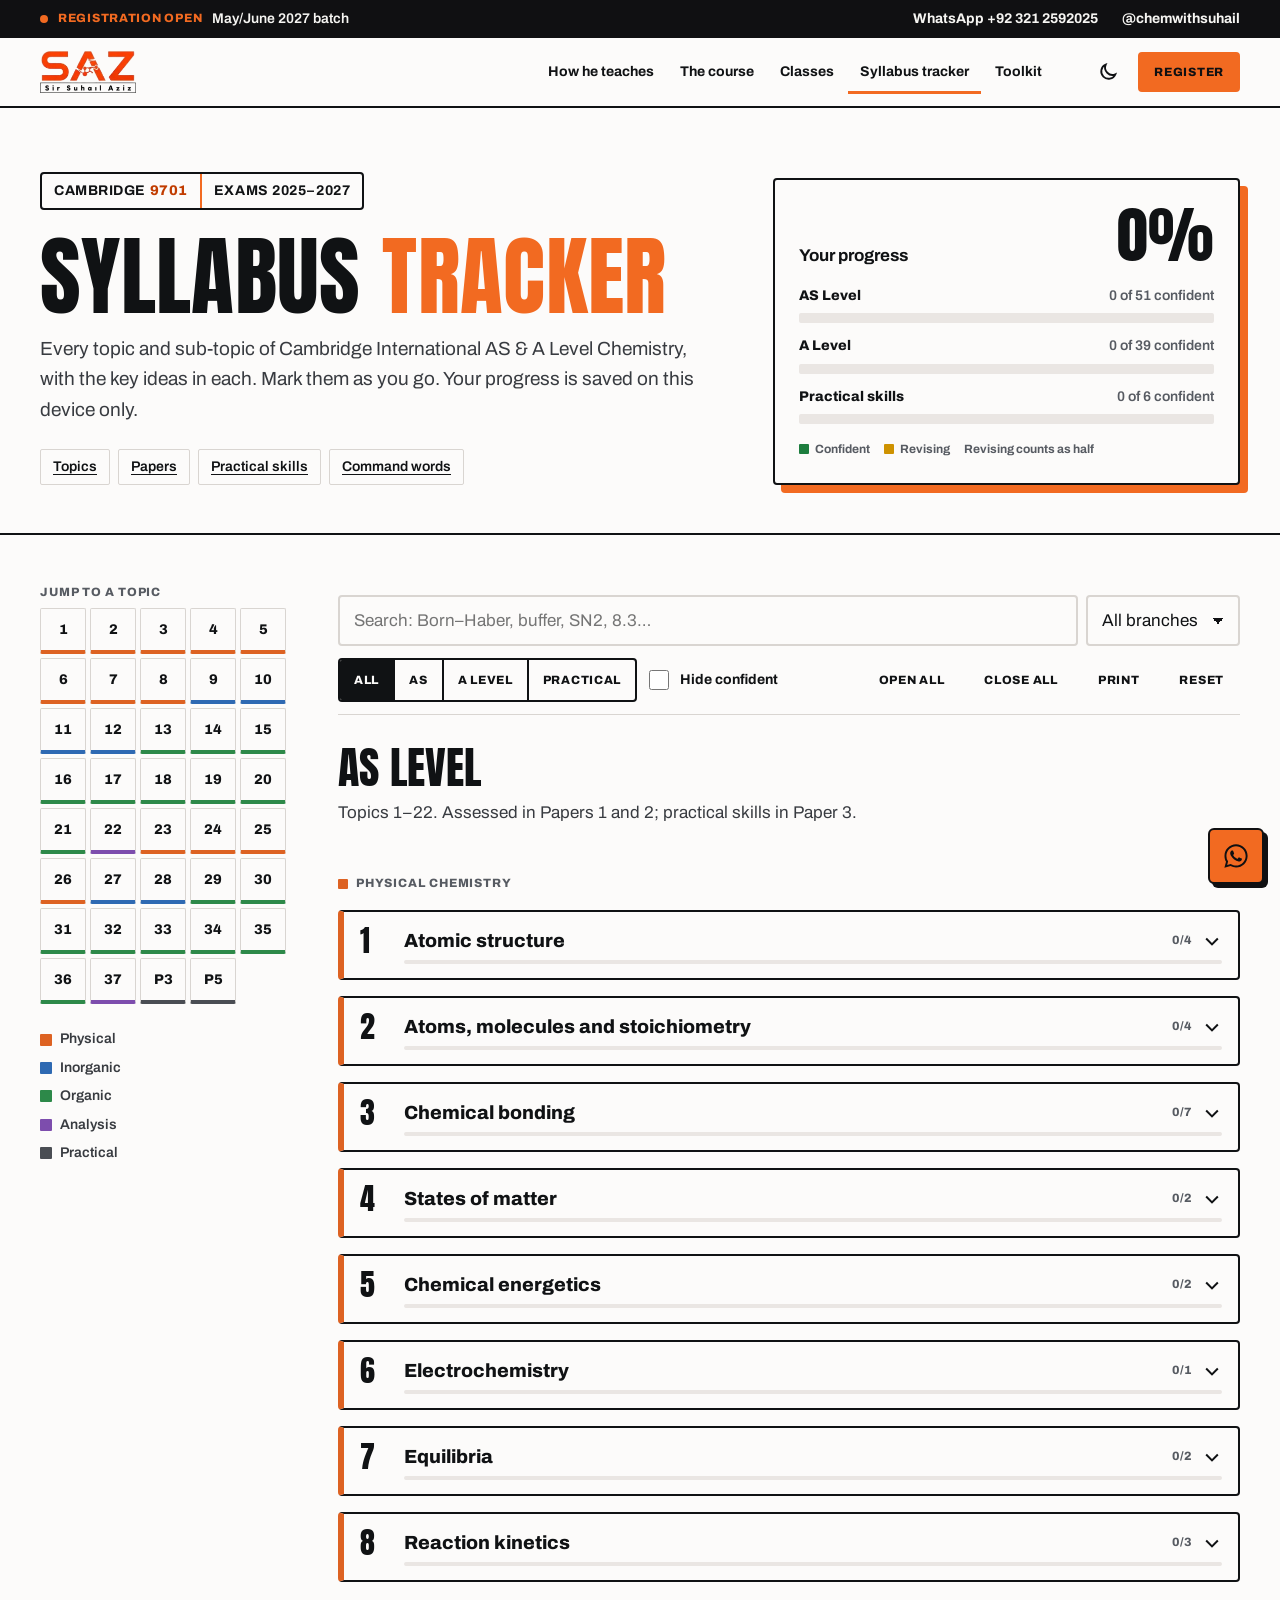
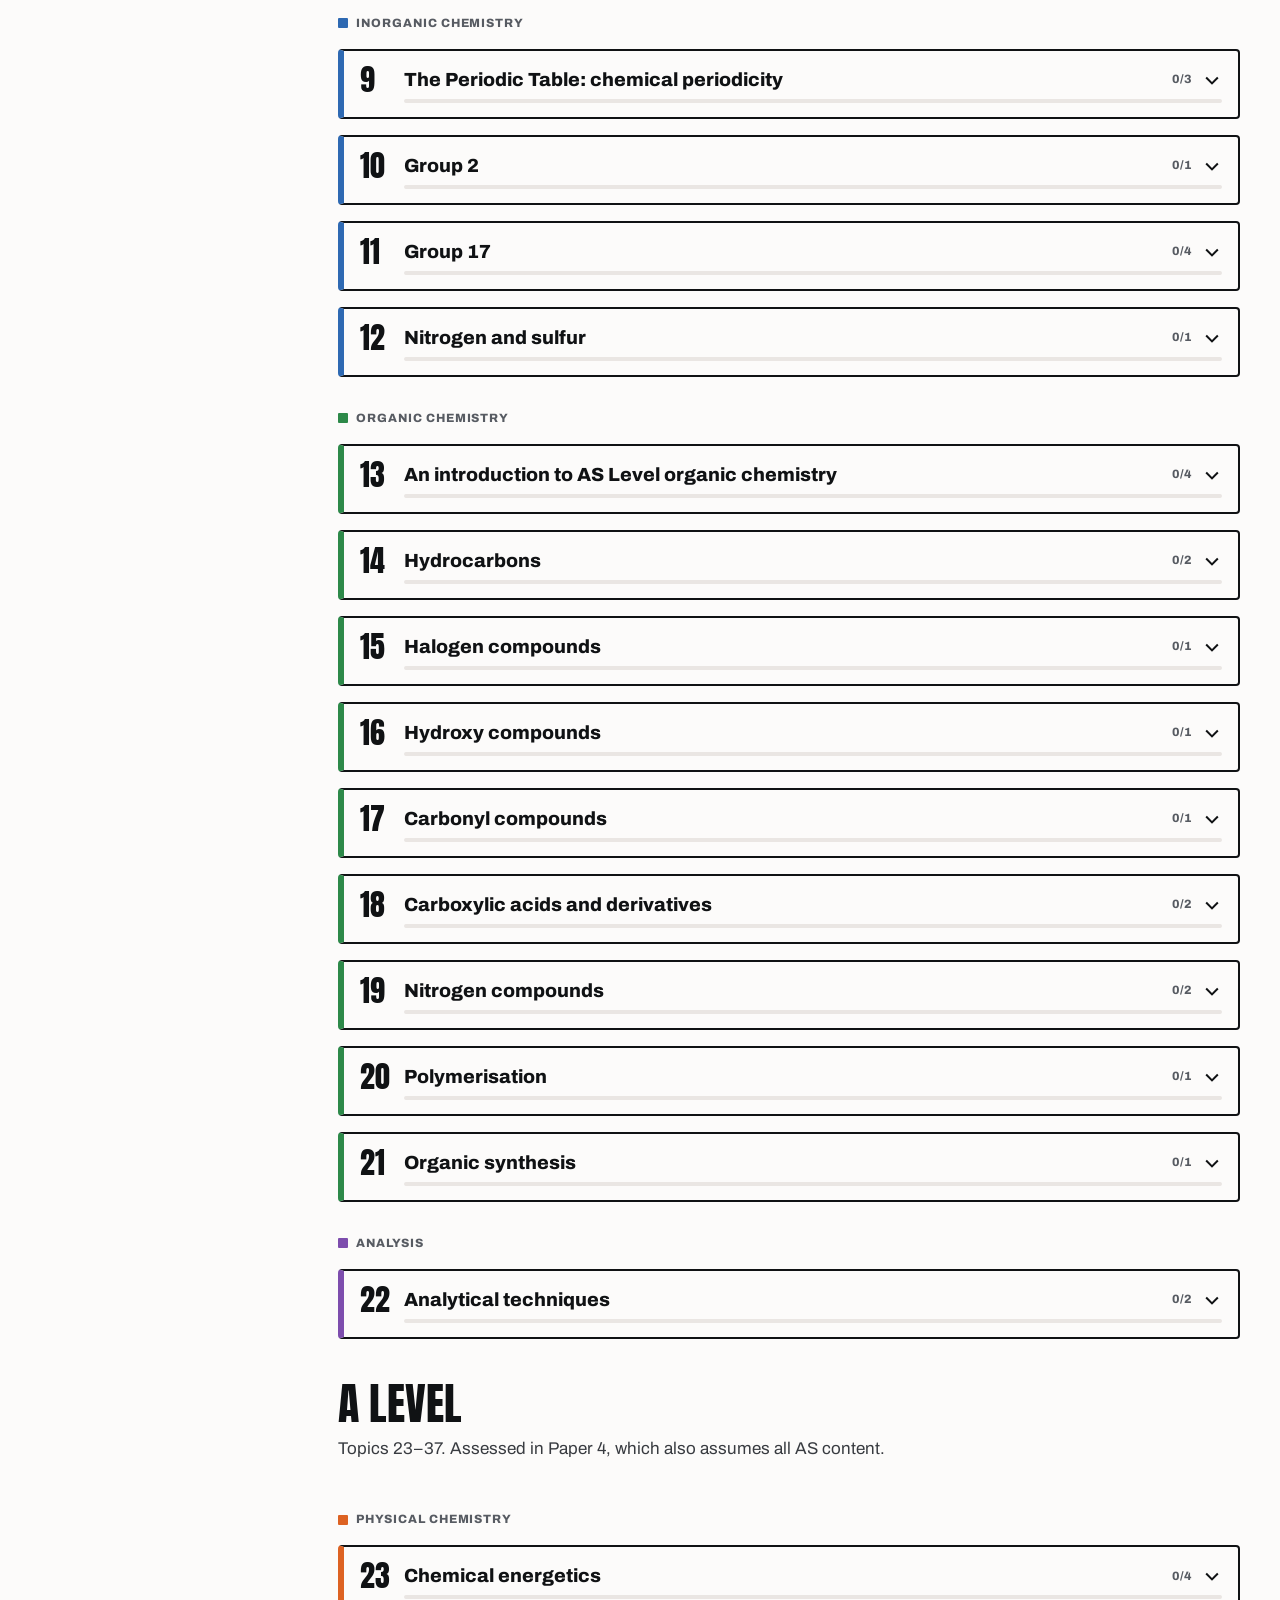
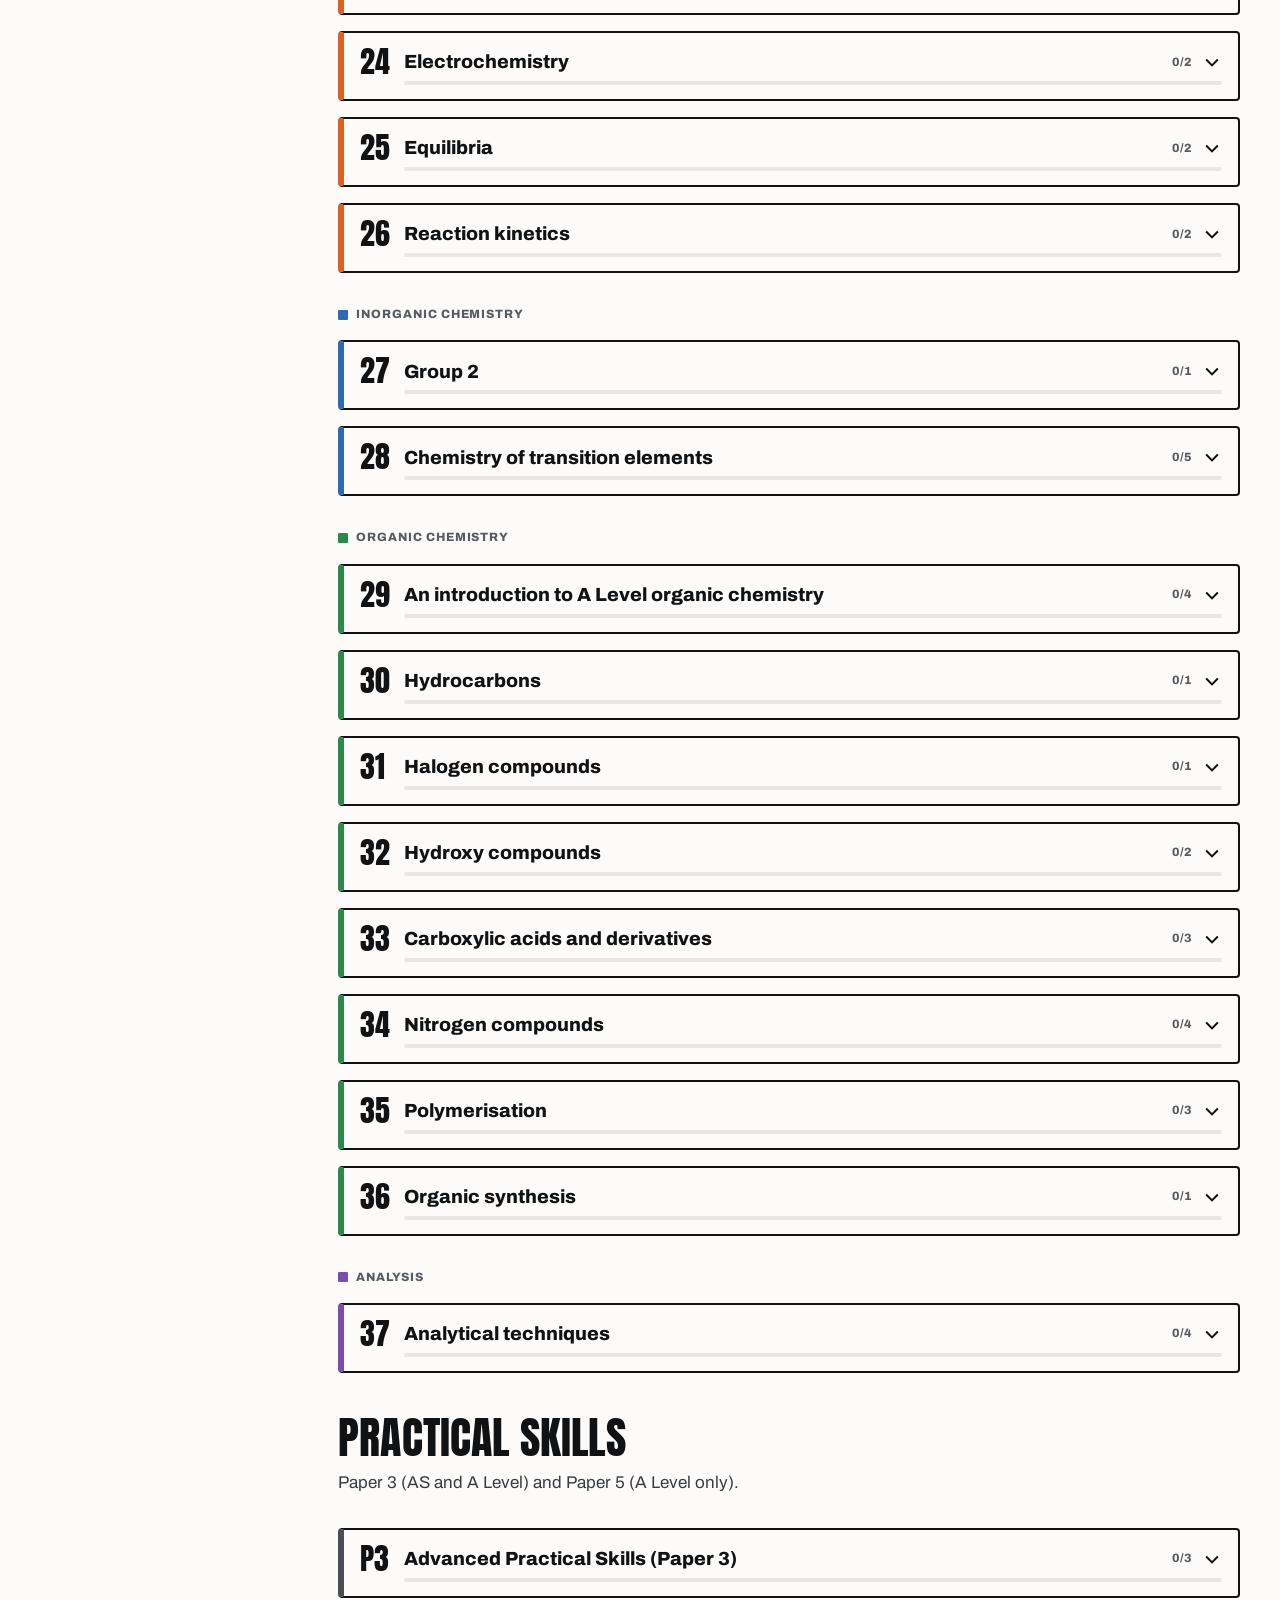
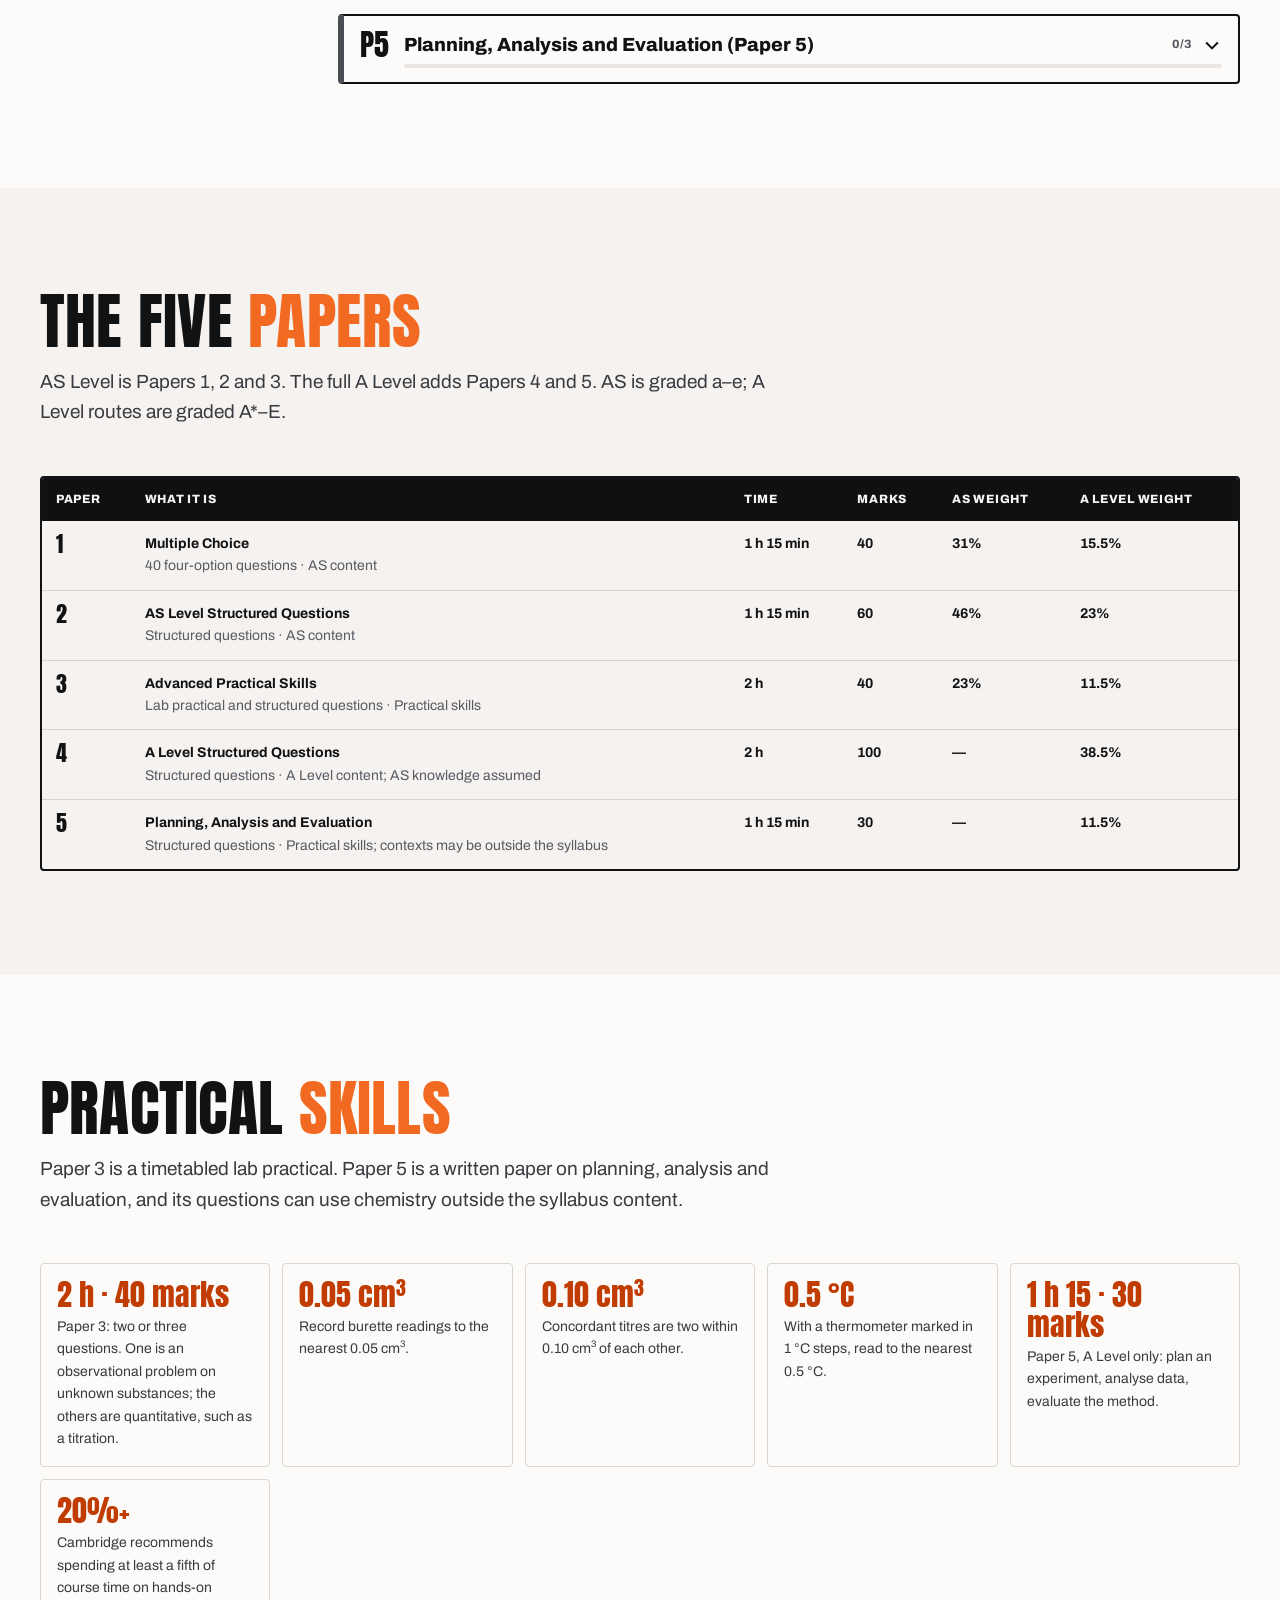
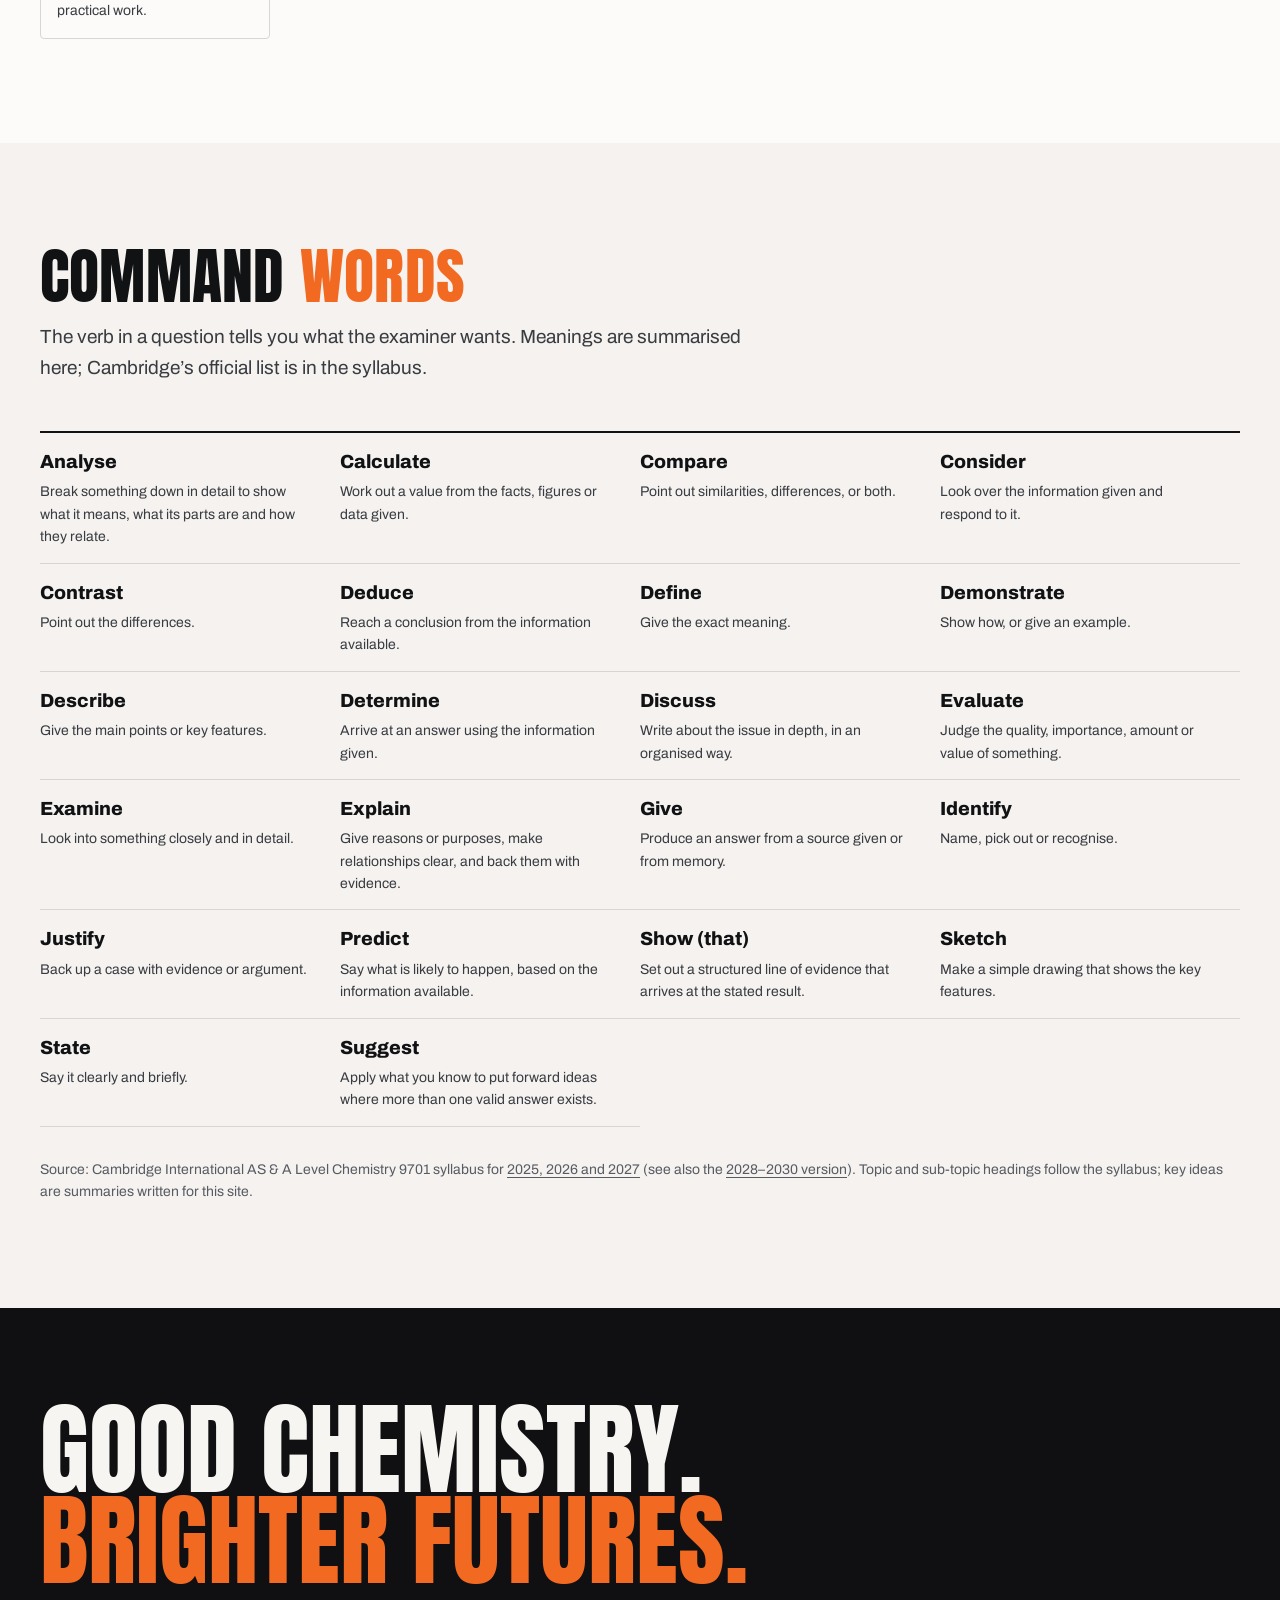
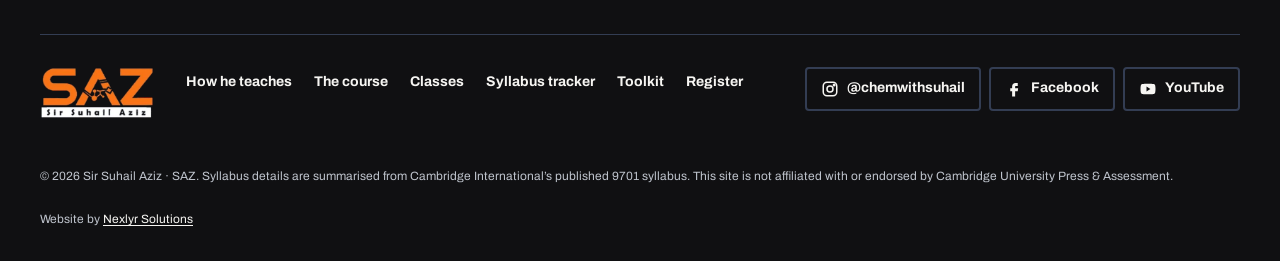
==== commit 2ea31e43: "Add files via upload" ====
--- a/syllabus.html
+++ b/syllabus.html
@@ -1,4 +1,11 @@
 <!doctype html>
+<!--
+  SAZ · Sir Suhail Aziz — syllabus.html
+  Everything this page needs (styles, fonts, scripts, images and videos) is inside this one file.
+  To change the phone number, batch, timings or links, edit the SITE SETTINGS
+  block in the first <script> near the bottom. It appears in all three pages,
+  so make the same change in index.html, syllabus.html and toolkit.html.
+-->
 <html lang="en">
 <head>
   <meta charset="utf-8">
@@ -9,14 +16,1062 @@
   <meta property="og:type" content="website">
   <meta property="og:title" content="9701 Syllabus Tracker — Sir Suhail Aziz (SAZ)">
   <meta property="og:description" content="All 37 topics and 90 sub-topics of A Level Chemistry 9701. Mark what you know, find what you don’t.">
-  <meta property="og:image" content="images/share.jpg">
-  <meta name="twitter:card" content="summary_large_image">
-  <link rel="icon" type="image/png" href="images/favicon.png">
-  <link rel="preconnect" href="https://fonts.googleapis.com">
-  <link rel="preconnect" href="https://fonts.gstatic.com" crossorigin>
-  <link rel="stylesheet" href="https://fonts.googleapis.com/css2?family=Anton&family=Archivo:wdth,wght@62..125,400..800&family=Kalam:wght@700&display=swap">
+  <meta name="twitter:card" content="summary">
+  <link rel="icon" type="image/png" href="[data-uri]">
   <script>try{var t=localStorage.getItem("saz.theme");if(t)document.documentElement.setAttribute("data-theme",t);else if(matchMedia("(prefers-color-scheme: dark)").matches)document.documentElement.setAttribute("data-theme","dark")}catch(e){}</script>
-  <link rel="stylesheet" href="styles.css">
+  <style>
+@font-face{font-family:"Anton";src:url([data-uri]) format("woff2");font-weight:400;font-style:normal;font-display:swap}
+@font-face{font-family:"Archivo";src:url([data-uri]) format("woff2");font-weight:100 900;font-style:normal;font-display:swap}
+/* Hallmark · macrostructure: Workbench (tool-led teacher site) · tone: technical-editorial, poster-voiced · anchor hue: SAZ orange 44°
+ * theme: studied-DNA (source: SAZ posters supplied by client) · paper oklch(98.8% 0.002 60) · accent oklch(68.3% 0.185 44) · navy oklch(20.6% 0.034 265.5)
+ * fonts: Anton (display, roman) + Archivo (body) + Kalam (annotation) · nav: N6 masthead · footer: Ft5 statement
+ * Hallmark · pre-emit critique: P5 H4 E4 S5 R4 V5
+ */
+
+/* =========================================================
+   1. TOKENS
+   ========================================================= */
+:root {
+  --font-display: "Anton", "Archivo", Impact, "Arial Narrow", sans-serif;
+  --font-body: "Archivo", system-ui, -apple-system, "Segoe UI", Roboto, sans-serif;
+  --font-note: "Kalam", "Segoe Print", "Bradley Hand", cursive;
+
+  /* brand */
+  --color-orange: oklch(68.3% 0.185 44);
+  --color-orange-hover: oklch(63.5% 0.19 42);
+  --color-orange-text: oklch(54.5% 0.18 40);
+  --color-orange-soft: oklch(94.5% 0.035 55);
+  --color-navy: oklch(20.6% 0.034 265.5);
+  --color-navy-2: oklch(25.5% 0.045 266);
+  --color-black: oklch(17.5% 0.004 265);
+  --color-white: oklch(99.2% 0.002 80);
+  --color-on-orange: oklch(17.5% 0.004 265);
+  --color-on-dark: oklch(97% 0.004 80);
+  --color-on-dark-2: oklch(82% 0.014 262);
+  --color-on-dark-rule: oklch(36% 0.04 266);
+
+  /* surfaces */
+  --color-paper: oklch(98.8% 0.002 60);
+  --color-paper-2: oklch(96.3% 0.004 60);
+  --color-paper-3: oklch(92.8% 0.006 60);
+  --color-ink: oklch(18% 0.005 265);
+  --color-ink-2: oklch(35% 0.01 265);
+  --color-ink-3: oklch(47% 0.012 265);
+  --color-rule: oklch(87.5% 0.007 60);
+  --color-rule-strong: oklch(18% 0.005 265);
+  --color-focus: oklch(55% 0.2 255);
+  --color-notebook-line: oklch(89% 0.03 250);
+
+  /* state */
+  --color-ok: oklch(52% 0.13 150);
+  --color-ok-soft: oklch(93% 0.05 150);
+  --color-mid: oklch(70% 0.15 80);
+  --color-mid-soft: oklch(94.5% 0.06 90);
+  --color-err: oklch(53% 0.2 27);
+  --color-err-soft: oklch(94.5% 0.035 27);
+
+  /* syllabus branches */
+  --c-phys: oklch(64% 0.17 44);   --c-phys-bg: oklch(94.5% 0.035 55);
+  --c-inorg: oklch(52% 0.13 255); --c-inorg-bg: oklch(94% 0.03 255);
+  --c-org: oklch(56% 0.13 150);   --c-org-bg: oklch(94.5% 0.04 150);
+  --c-anal: oklch(52% 0.15 305);  --c-anal-bg: oklch(94.5% 0.035 305);
+  --c-prac: oklch(42% 0.01 265);  --c-prac-bg: oklch(93% 0.005 265);
+
+  /* periodic table categories */
+  --el-alk: oklch(88% 0.075 32);
+  --el-ae: oklch(90% 0.07 70);
+  --el-tm: oklch(90% 0.04 245);
+  --el-pt: oklch(90% 0.035 200);
+  --el-md: oklch(90% 0.06 150);
+  --el-nm: oklch(93% 0.07 105);
+  --el-hal: oklch(90% 0.055 175);
+  --el-ng: oklch(90% 0.045 300);
+  --el-ln: oklch(91.5% 0.03 340);
+  --el-an: oklch(89% 0.035 15);
+  --el-ink: oklch(18% 0.005 265);
+  --el-edge: oklch(18% 0.005 265 / 0.18);
+
+  /* paper weight bars */
+  --color-seg-1: oklch(30% 0.02 265);
+  --color-seg-2: oklch(42% 0.025 265);
+  --color-seg-4: oklch(22% 0.01 265);
+  --color-seg-5: oklch(58% 0.17 44);
+  --color-backdrop: oklch(10% 0.02 266 / 0.72);
+
+  /* type scale */
+  --text-xs: 0.75rem;
+  --text-sm: 0.875rem;
+  --text-base: 1rem;
+  --text-md: 1.0625rem;
+  --text-lg: 1.1875rem;
+  --text-xl: 1.375rem;
+  --text-2xl: clamp(1.5rem, 1.25rem + 1vw, 1.875rem);
+  --text-3xl: clamp(1.9rem, 1.4rem + 2.2vw, 2.75rem);
+  --text-4xl: clamp(2.3rem, 1.5rem + 3.6vw, 3.9rem);
+  --text-display: clamp(3.1rem, 1.5rem + 7.4vw, 7.25rem);
+
+  /* space (4pt) */
+  --space-3xs: 2px;
+  --space-2xs: 4px;
+  --space-xs: 8px;
+  --space-sm: 12px;
+  --space-md: 16px;
+  --space-lg: 24px;
+  --space-xl: 32px;
+  --space-2xl: 48px;
+  --space-3xl: 64px;
+  --space-4xl: 96px;
+  --space-section: clamp(64px, 5vw + 40px, 120px);
+  --gutter: clamp(16px, 4vw, 40px);
+  --page: 1200px;
+
+  --radius-xs: 2px;
+  --radius-sm: 4px;
+  --radius-md: 6px;
+
+  --rule: 1px solid var(--color-rule);
+  --rule-ink: 2px solid var(--color-rule-strong);
+
+  --ease-out: cubic-bezier(0.22, 1, 0.36, 1);
+  --ease-in: cubic-bezier(0.55, 0, 1, 0.45);
+  --ease-in-out: cubic-bezier(0.65, 0, 0.35, 1);
+  --dur-1: 120ms;
+  --dur-2: 200ms;
+  --dur-3: 320ms;
+
+  --shadow-pop: 0 1px 0 var(--color-rule-strong), 0 10px 30px -12px oklch(18% 0.005 265 / 0.35);
+  --header-h: 68px;
+
+  color-scheme: light;
+}
+
+:root[data-theme="dark"] {
+  --color-paper: oklch(17.5% 0.03 266);
+  --color-paper-2: oklch(21% 0.036 266);
+  --color-paper-3: oklch(26% 0.042 266);
+  --color-ink: oklch(96.5% 0.004 80);
+  --color-ink-2: oklch(84% 0.012 262);
+  --color-ink-3: oklch(72% 0.016 262);
+  --color-rule: oklch(32% 0.035 266);
+  --color-rule-strong: oklch(90% 0.006 80);
+  --color-orange-text: oklch(74% 0.16 48);
+  --color-orange-soft: oklch(28% 0.06 45);
+  --color-focus: oklch(74% 0.15 250);
+  --color-notebook-line: oklch(30% 0.04 260);
+  --color-ok: oklch(74% 0.14 150);   --color-ok-soft: oklch(28% 0.05 150);
+  --color-mid: oklch(80% 0.14 85);   --color-mid-soft: oklch(30% 0.05 85);
+  --color-err: oklch(70% 0.17 27);   --color-err-soft: oklch(28% 0.05 27);
+  --c-phys-bg: oklch(29% 0.06 45);
+  --c-inorg-bg: oklch(28% 0.06 255); --c-inorg: oklch(70% 0.13 255);
+  --c-org-bg: oklch(28% 0.05 150);   --c-org: oklch(72% 0.14 150);
+  --c-anal-bg: oklch(29% 0.06 305);  --c-anal: oklch(72% 0.14 305);
+  --c-prac-bg: oklch(27% 0.02 265);  --c-prac: oklch(78% 0.01 265);
+  --el-alk: oklch(36% 0.08 32);
+  --el-ae: oklch(37% 0.07 70);
+  --el-tm: oklch(33% 0.05 245);
+  --el-pt: oklch(34% 0.045 200);
+  --el-md: oklch(35% 0.06 150);
+  --el-nm: oklch(37% 0.06 105);
+  --el-hal: oklch(34% 0.055 175);
+  --el-ng: oklch(34% 0.06 300);
+  --el-ln: oklch(33% 0.04 340);
+  --el-an: oklch(32% 0.045 15);
+  --el-ink: oklch(96.5% 0.004 80);
+  --shadow-pop: 0 1px 0 var(--color-rule), 0 12px 32px -12px oklch(5% 0.02 266 / 0.7);
+  color-scheme: dark;
+}
+
+/* =========================================================
+   2. BASE
+   ========================================================= */
+*, *::before, *::after { box-sizing: border-box; }
+html {
+  -webkit-text-size-adjust: 100%;
+  text-size-adjust: 100%;
+  overflow-x: clip;
+  scroll-padding-top: calc(var(--header-h) + var(--space-md));
+}
+@media (prefers-reduced-motion: no-preference) { html { scroll-behavior: smooth; } }
+body {
+  margin: 0;
+  overflow-x: clip;
+  background: var(--color-paper);
+  color: var(--color-ink);
+  font-family: var(--font-body);
+  font-size: var(--text-md);
+  line-height: 1.6;
+  font-feature-settings: "tnum" 0;
+  -webkit-font-smoothing: antialiased;
+  text-rendering: optimizeLegibility;
+}
+img, video, svg { display: block; max-width: 100%; }
+img, video { height: auto; }
+a { color: inherit; text-underline-offset: 0.18em; text-decoration-thickness: 1px; }
+a:hover { text-decoration-color: var(--color-orange); }
+p { margin: 0 0 var(--space-md); }
+p:last-child { margin-bottom: 0; }
+ul, ol { margin: 0; padding: 0; }
+button, input, select, textarea { font: inherit; color: inherit; }
+button { cursor: pointer; }
+sub, sup { font-size: 0.68em; line-height: 0; text-transform: none; letter-spacing: 0; }
+::selection { background: var(--color-orange); color: var(--color-on-orange); }
+
+h1, h2, h3, h4 { margin: 0; font-style: normal; text-wrap: balance; overflow-wrap: anywhere; min-width: 0; }
+.display, h1, h2 {
+  font-family: var(--font-display);
+  font-weight: 400;
+  text-transform: uppercase;
+  letter-spacing: 0.004em;
+  line-height: 0.95;
+}
+h2 { font-size: var(--text-4xl); }
+h3 { font-family: var(--font-body); font-weight: 800; font-size: var(--text-xl); line-height: 1.2; letter-spacing: -0.005em; }
+.o { color: var(--color-orange); }
+.o-text { color: var(--color-orange-text); }
+
+:focus-visible { outline: 3px solid var(--color-focus); outline-offset: 2px; }
+.sr-only {
+  position: absolute !important; width: 1px; height: 1px; padding: 0; margin: -1px;
+  overflow: hidden; clip: rect(0 0 0 0); white-space: nowrap; border: 0;
+}
+.skip {
+  position: absolute; left: var(--space-md); top: -100px; z-index: 100;
+  background: var(--color-orange); color: var(--color-on-orange);
+  padding: var(--space-sm) var(--space-md); font-weight: 700; border-radius: var(--radius-sm);
+}
+.skip:focus { top: var(--space-md); }
+
+.wrap { width: min(100% - 2 * var(--gutter), var(--page)); margin-inline: auto; }
+.section { padding-block: var(--space-section); }
+.section--tight { padding-block: var(--space-3xl); }
+.section--alt { background: var(--color-paper-2); }
+.section__head { display: grid; gap: var(--space-md); margin-bottom: var(--space-2xl); max-width: 60rem; }
+.section__head p { color: var(--color-ink-2); font-size: var(--text-lg); max-width: 46rem; margin: 0; }
+
+.bar-quote {
+  border-left: 4px solid var(--color-orange);
+  padding-left: var(--space-md);
+}
+.note {
+  font-family: var(--font-note);
+  font-weight: 700;
+  color: var(--color-ink);
+  line-height: 1.1;
+  display: inline-grid;
+  gap: 2px;
+  font-size: var(--text-xl);
+}
+.note svg { width: 100%; height: 12px; color: var(--color-orange); }
+.note--tilt { transform: rotate(-6deg); transform-origin: left center; }
+
+.codes {
+  display: inline-flex; flex-wrap: wrap; align-items: center; width: fit-content; max-width: 100%; justify-self: start;
+  border: 2px solid var(--color-rule-strong);
+  border-radius: var(--radius-sm);
+  font-weight: 700; font-size: var(--text-sm); letter-spacing: 0.04em; text-transform: uppercase;
+}
+.codes span { padding: 6px 12px; white-space: nowrap; }
+@media (max-width: 420px) { .codes { font-size: 0.6875rem; letter-spacing: 0.03em; } .codes span { padding: 6px 8px; } }
+.codes span + span { border-left: 2px solid var(--color-orange); }
+.codes b { color: var(--color-orange-text); font-weight: 800; }
+
+.ph { color: var(--color-ink-3); }
+
+/* =========================================================
+   3. BUTTONS & FIELDS (8 states)
+   ========================================================= */
+.btn {
+  --btn-bg: transparent; --btn-fg: var(--color-ink); --btn-bd: var(--color-rule-strong);
+  display: inline-flex; align-items: center; justify-content: center; gap: 10px;
+  min-height: 50px; padding: 0 22px;
+  border: 2px solid var(--btn-bd); border-radius: var(--radius-sm);
+  background: var(--btn-bg); color: var(--btn-fg);
+  font-family: var(--font-body); font-weight: 800; font-size: var(--text-sm);
+  letter-spacing: 0.06em; text-transform: uppercase; text-decoration: none;
+  white-space: nowrap; line-height: 1;
+  transition: background-color var(--dur-1) var(--ease-out), color var(--dur-1) var(--ease-out), transform var(--dur-1) var(--ease-out), border-color var(--dur-1) var(--ease-out);
+  -webkit-tap-highlight-color: transparent;
+}
+.btn svg { width: 18px; height: 18px; flex: none; }
+.btn:hover, .btn.is-hover { --btn-bg: var(--color-ink); --btn-fg: var(--color-paper); }
+.btn:active, .btn.is-active { transform: translateY(1px); }
+.btn:focus-visible, .btn.is-focus { outline: 3px solid var(--color-focus); outline-offset: 3px; }
+.btn:disabled, .btn[aria-disabled="true"] { opacity: 0.45; cursor: not-allowed; transform: none; }
+.btn[data-state="loading"] { cursor: progress; opacity: 0.8; }
+.btn[data-state="error"] { --btn-bd: var(--color-err); --btn-bg: var(--color-err-soft); --btn-fg: var(--color-ink); }
+.btn[data-state="success"] { --btn-bd: var(--color-ok); --btn-bg: var(--color-ok-soft); --btn-fg: var(--color-ink); }
+.btn--primary { --btn-bg: var(--color-orange); --btn-bd: var(--color-orange); --btn-fg: var(--color-on-orange); }
+.btn--primary:hover, .btn--primary.is-hover { --btn-bg: var(--color-orange-hover); --btn-bd: var(--color-orange-hover); --btn-fg: var(--color-on-orange); }
+.btn--dark { --btn-bg: var(--color-black); --btn-bd: var(--color-black); --btn-fg: var(--color-on-dark); }
+.btn--dark:hover { --btn-bg: var(--color-orange); --btn-bd: var(--color-orange); --btn-fg: var(--color-on-orange); }
+.btn--sm { min-height: 40px; padding: 0 14px; font-size: var(--text-xs); }
+.btn--ghost { --btn-bd: transparent; }
+.btn--ghost:hover { --btn-bg: var(--color-paper-3); --btn-fg: var(--color-ink); --btn-bd: transparent; }
+.on-dark .btn { --btn-fg: var(--color-on-dark); --btn-bd: var(--color-on-dark); }
+.on-dark .btn:hover { --btn-bg: var(--color-on-dark); --btn-fg: var(--color-black); }
+.on-dark .btn--primary { --btn-fg: var(--color-on-orange); --btn-bd: var(--color-orange); }
+
+.chip {
+  display: inline-flex; align-items: center; min-height: 36px; padding: 0 12px;
+  border: 1.5px solid var(--color-rule); border-radius: var(--radius-xs);
+  background: var(--color-paper); color: var(--color-ink);
+  font-size: var(--text-sm); font-weight: 600; white-space: nowrap;
+  transition: border-color var(--dur-1) var(--ease-out), background-color var(--dur-1) var(--ease-out);
+}
+.chip:hover { border-color: var(--color-orange); }
+.chip:active { transform: translateY(1px); }
+.chip[aria-pressed="true"] { background: var(--color-ink); color: var(--color-paper); border-color: var(--color-ink); }
+
+.field { display: grid; gap: 6px; min-width: 0; }
+.field > span, .field > label { font-weight: 700; font-size: var(--text-sm); }
+.field small { color: var(--color-ink-3); font-size: var(--text-xs); }
+.input, .select, .textarea {
+  width: 100%; min-height: 48px; padding: 10px 14px;
+  border: 2px solid var(--color-rule); border-radius: var(--radius-sm);
+  background: var(--color-paper); color: var(--color-ink);
+  font-size: var(--text-md);
+  transition: border-color var(--dur-1) var(--ease-out), background-color var(--dur-1) var(--ease-out);
+}
+.textarea { min-height: 110px; resize: vertical; line-height: 1.5; }
+.select { appearance: none; background-image: linear-gradient(45deg, transparent 50%, var(--color-ink) 50%), linear-gradient(135deg, var(--color-ink) 50%, transparent 50%); background-position: calc(100% - 20px) 50%, calc(100% - 14px) 50%; background-size: 6px 6px; background-repeat: no-repeat; padding-right: 40px; }
+.input:hover, .select:hover, .textarea:hover { border-color: var(--color-ink-3); }
+.input:focus-visible, .select:focus-visible, .textarea:focus-visible { outline: none; border-color: var(--color-orange); box-shadow: 0 0 0 3px var(--color-orange-soft); }
+.input:disabled { opacity: 0.5; cursor: not-allowed; }
+.input[aria-invalid="true"], .select[aria-invalid="true"], .textarea[aria-invalid="true"] { border-color: var(--color-err); background: var(--color-err-soft); }
+.field__error { color: var(--color-err); font-size: var(--text-sm); font-weight: 600; min-height: 0; }
+.field__error:empty { display: none; }
+.input--mono { font-variant-numeric: tabular-nums; letter-spacing: 0.02em; font-weight: 600; }
+
+/* =========================================================
+   4. HEADER (N6 masthead)
+   ========================================================= */
+.strip { background: var(--color-black); color: var(--color-on-dark); font-size: var(--text-sm); }
+.strip .wrap { display: flex; align-items: center; justify-content: space-between; gap: var(--space-md); min-height: 38px; }
+.strip__batch { display: inline-flex; align-items: center; gap: 10px; white-space: nowrap; font-weight: 600; min-width: 0; overflow: hidden; text-overflow: ellipsis; }
+.strip__batch b { color: var(--color-orange); font-weight: 800; text-transform: uppercase; letter-spacing: 0.06em; font-size: var(--text-xs); }
+.dot { width: 8px; height: 8px; background: var(--color-orange); border-radius: 50%; flex: none; }
+.strip a { text-decoration: none; white-space: nowrap; font-weight: 700; }
+.strip a:hover { color: var(--color-orange); }
+.strip__right { display: none; gap: var(--space-lg); }
+@media (min-width: 720px) { .strip__right { display: flex; } }
+@media (max-width: 359px) { .strip__batch > span:last-child { display: none; } }
+
+.bar {
+  position: sticky; top: 0; z-index: 40;
+  background: var(--color-paper);
+  border-bottom: 2px solid var(--color-rule-strong);
+}
+.bar .wrap { display: flex; align-items: center; gap: var(--space-lg); height: var(--header-h); }
+.brand { display: inline-flex; align-items: center; gap: 12px; text-decoration: none; flex: none; }
+.brand img { height: 42px; width: auto; }
+.brand .logo-dark { display: none; }
+:root[data-theme="dark"] .brand .logo-light { display: none; }
+:root[data-theme="dark"] .brand .logo-dark { display: block; }
+.nav { display: none; margin-left: auto; }
+.nav ul { list-style: none; display: flex; gap: 2px; }
+.nav a {
+  display: inline-flex; align-items: center; height: 44px; padding: 0 12px;
+  font-weight: 700; font-size: var(--text-sm); text-decoration: none; white-space: nowrap;
+  border-bottom: 3px solid transparent; padding-top: 3px;
+  transition: border-color var(--dur-1) var(--ease-out), color var(--dur-1) var(--ease-out);
+}
+.nav a:hover { border-bottom-color: var(--color-rule-strong); }
+.nav a[aria-current="page"] { border-bottom-color: var(--color-orange); }
+.bar__actions { display: flex; align-items: center; gap: var(--space-xs); margin-left: auto; }
+.icon-btn {
+  display: inline-grid; place-items: center; width: 44px; height: 44px;
+  border: 2px solid transparent; border-radius: var(--radius-sm); background: transparent; color: var(--color-ink);
+  transition: background-color var(--dur-1) var(--ease-out), border-color var(--dur-1) var(--ease-out);
+}
+.icon-btn:hover { background: var(--color-paper-3); }
+.icon-btn:active { transform: translateY(1px); }
+.icon-btn svg { width: 22px; height: 22px; }
+.icon-btn .i-sun { display: none; }
+:root[data-theme="dark"] .icon-btn .i-sun { display: block; }
+:root[data-theme="dark"] .icon-btn .i-moon { display: none; }
+.bar__register { display: none; }
+@media (min-width: 560px) { .bar__register { display: inline-flex; } }
+@media (min-width: 1080px) {
+  .nav { display: block; }
+  .bar__actions { margin-left: var(--space-xs); }
+  .menu-btn { display: none; }
+}
+
+.menu {
+  position: absolute; top: 100%; left: 0; right: 0; z-index: 39;
+  background: var(--color-paper); border-bottom: 2px solid var(--color-rule-strong);
+  padding: var(--space-md) var(--gutter) var(--space-xl);
+  transform: translateY(-8px); opacity: 0; visibility: hidden;
+  transition: transform var(--dur-2) var(--ease-out), opacity var(--dur-2) var(--ease-out), visibility 0s linear var(--dur-2);
+  max-height: calc(100dvh - var(--header-h)); overflow-y: auto;
+}
+.menu.is-open { transform: none; opacity: 1; visibility: visible; transition-delay: 0s; }
+.menu ul { list-style: none; display: grid; }
+.menu a {
+  display: flex; justify-content: space-between; align-items: center; min-height: 56px;
+  font-family: var(--font-display); font-size: var(--text-2xl); text-transform: uppercase; text-decoration: none;
+  border-bottom: var(--rule); white-space: nowrap;
+}
+.menu a[aria-current="page"] { color: var(--color-orange-text); }
+.menu .btn { margin-top: var(--space-lg); width: 100%; }
+
+/* =========================================================
+   5. HERO
+   ========================================================= */
+.hero { padding-top: clamp(28px, 5vw, 64px); overflow: clip; }
+.hero__grid { display: grid; gap: var(--space-xl); align-items: end; }
+.hero__copy { display: grid; gap: var(--space-lg); align-content: start; padding-bottom: var(--space-2xl); min-width: 0; }
+.hero h1 { font-size: clamp(3rem, 1.3rem + 6.6vw, 6.25rem); line-height: 0.9; }
+.hero h1 span { display: block; }
+.hero__lede { font-size: var(--text-lg); color: var(--color-ink-2); max-width: 36rem; }
+.hero__lede strong { color: var(--color-ink); }
+.hero__ctas { display: flex; flex-wrap: wrap; gap: var(--space-sm); }
+.hero__batch { display: flex; flex-wrap: wrap; align-items: center; gap: 6px 10px; font-weight: 700; font-size: var(--text-sm); }
+.hero__batch > * { white-space: nowrap; }
+.hero__batch b { color: var(--color-orange-text); text-transform: uppercase; letter-spacing: 0.05em; }
+
+.portrait { position: relative; justify-self: center; width: min(100%, 480px); aspect-ratio: 5 / 6.2; isolation: isolate; }
+.portrait__slab { position: absolute; inset: 14% 0 0 8%; background: var(--color-orange); clip-path: polygon(22% 0, 100% 0, 100% 100%, 0 100%); z-index: -1; }
+.portrait__dots {
+  position: absolute; right: 4%; bottom: 8%; width: 32%; height: 22%; z-index: 0;
+  background-image: radial-gradient(var(--color-black) 1.4px, transparent 1.6px);
+  background-size: 14px 14px; opacity: 0.55;
+}
+.portrait img { position: absolute; bottom: 0; left: 50%; width: 90%; transform: translateX(-46%); z-index: 1; }
+.ptile {
+  position: absolute; left: 0; top: 30%; z-index: 2;
+  width: clamp(104px, 26%, 132px); aspect-ratio: 1 / 1.08;
+  display: grid; grid-template-rows: auto 1fr auto; padding: 8px 10px 9px;
+  background: var(--color-white); color: var(--color-black);
+  border: 2px solid var(--color-black); border-radius: var(--radius-xs);
+  box-shadow: 6px 6px 0 var(--color-black);
+}
+.ptile__n { font-weight: 800; font-size: var(--text-xs); letter-spacing: 0.04em; }
+.ptile__s { font-family: var(--font-display); font-size: clamp(2.6rem, 2rem + 2vw, 3.4rem); line-height: 1; color: var(--color-orange); align-self: center; }
+.ptile__l { font-size: 0.6875rem; font-weight: 700; line-height: 1.15; text-transform: uppercase; letter-spacing: 0.03em; }
+.portrait .note { position: absolute; left: 0; top: 4%; z-index: 2; font-size: clamp(1.1rem, 0.9rem + 1vw, 1.5rem); width: 10ch; }
+
+@media (min-width: 960px) {
+  .hero__grid { grid-template-columns: minmax(0, 1.12fr) minmax(0, 0.88fr); gap: var(--space-2xl); }
+  .portrait { justify-self: end; }
+}
+
+/* modes band */
+.modes { background: var(--color-black); color: var(--color-on-dark); }
+.modes ul { list-style: none; display: grid; grid-template-columns: repeat(3, minmax(0, 1fr)); }
+.modes li {
+  display: flex; align-items: center; justify-content: center; gap: 10px;
+  min-height: 72px; padding: var(--space-sm) var(--space-xs); text-align: center;
+  font-weight: 800; font-size: var(--text-sm); text-transform: uppercase; letter-spacing: 0.06em;
+}
+.modes li + li { border-left: 1px solid var(--color-on-dark-rule); }
+.modes svg { width: 26px; height: 26px; color: var(--color-orange); flex: none; }
+@media (max-width: 559px) {
+  .modes li { flex-direction: column; gap: 4px; font-size: 0.6875rem; letter-spacing: 0.04em; }
+  .modes svg { width: 22px; height: 22px; }
+}
+
+/* =========================================================
+   6. PRINCIPLES (how he teaches)
+   ========================================================= */
+.principles { display: grid; gap: var(--space-4xl); }
+.principle { display: grid; gap: var(--space-xl); align-items: center; }
+.principle__text { display: grid; gap: var(--space-md); align-content: start; min-width: 0; }
+.principle__line { font-family: var(--font-display); font-size: var(--text-3xl); text-transform: uppercase; line-height: 0.98; }
+.principle__line span { display: block; }
+.principle__text p { color: var(--color-ink-2); max-width: 34rem; }
+.principle__text .link-arrow { justify-self: start; }
+@media (min-width: 960px) {
+  .principle { grid-template-columns: minmax(0, 0.9fr) minmax(0, 1.1fr); gap: var(--space-3xl); }
+  .principle--flip .principle__text { order: 2; }
+}
+.link-arrow {
+  display: inline-flex; align-items: center; gap: 8px; font-weight: 800; font-size: var(--text-sm);
+  text-transform: uppercase; letter-spacing: 0.05em; text-decoration: none; white-space: nowrap;
+  border-bottom: 2px solid var(--color-orange); padding-bottom: 3px;
+}
+.link-arrow svg { width: 16px; height: 16px; transition: transform var(--dur-1) var(--ease-out); }
+.link-arrow:hover svg { transform: translateX(3px); }
+
+/* pattern demo */
+.pattern {
+  border: var(--rule-ink); border-radius: var(--radius-sm); background: var(--color-paper);
+  padding: var(--space-md); display: grid; gap: var(--space-md);
+  box-shadow: 8px 8px 0 var(--color-orange);
+}
+.pattern__grid { display: grid; grid-template-columns: repeat(8, minmax(0, 1fr)); gap: 4px; }
+.pattern__head { font-size: 0.6875rem; font-weight: 800; text-align: center; color: var(--color-ink-3); padding-bottom: 2px; }
+.pel {
+  aspect-ratio: 1; min-width: 0; padding: 2px;
+  display: grid; place-content: center; text-align: center; gap: 0;
+  border: 1.5px solid var(--color-rule); border-radius: var(--radius-xs); background: var(--color-paper-2);
+  font-weight: 800; font-size: clamp(0.78rem, 0.5rem + 1.1vw, 1.05rem); line-height: 1;
+  transition: background-color var(--dur-1) var(--ease-out), border-color var(--dur-1) var(--ease-out), transform var(--dur-1) var(--ease-out);
+}
+.pel small { display: block; font-size: 0.55em; font-weight: 600; color: var(--color-ink-3); margin-bottom: 2px; }
+.pel:hover { border-color: var(--color-ink); }
+.pel:active { transform: translateY(1px); }
+.pel.in-group { background: var(--color-orange-soft); border-color: var(--color-orange); }
+.pel[aria-pressed="true"] { background: var(--color-orange); border-color: var(--color-orange); color: var(--color-on-orange); }
+.pel[aria-pressed="true"] small { color: var(--color-on-orange); }
+.pel--gap { visibility: hidden; }
+.pattern__read { display: grid; gap: 6px; border-top: var(--rule); padding-top: var(--space-md); min-height: 132px; }
+.pattern__name { font-weight: 800; font-size: var(--text-lg); }
+.pattern__cfg { font-family: var(--font-display); font-size: var(--text-3xl); line-height: 1; color: var(--color-orange-text); }
+.pattern__why { color: var(--color-ink-2); font-size: var(--text-sm); }
+
+/* video card */
+.vcard { display: grid; gap: var(--space-sm); margin: 0; }
+.vcard__frame {
+  position: relative; background: var(--color-black); border: var(--rule-ink); border-radius: var(--radius-sm);
+  overflow: hidden; max-width: 460px; width: 100%;
+}
+.vcard video { width: 100%; aspect-ratio: 4 / 5; object-fit: cover; background: var(--color-black); }
+.vcard--tall video { aspect-ratio: 9 / 16; }
+.vcard figcaption { display: flex; flex-wrap: wrap; gap: 6px 14px; align-items: baseline; font-size: var(--text-sm); color: var(--color-ink-3); }
+.vcard figcaption strong { color: var(--color-ink); font-size: var(--text-md); }
+
+/* foundation tiles */
+.found { display: grid; grid-template-columns: repeat(2, minmax(0, 1fr)); gap: var(--space-sm); }
+@media (min-width: 640px) { .found { grid-template-columns: repeat(4, minmax(0, 1fr)); } }
+
+/* topic tile (shared with course map) */
+.tile {
+  position: relative; display: grid; grid-template-rows: auto 1fr auto; gap: 6px;
+  min-height: 116px; padding: 10px 12px 12px;
+  background: var(--tile-bg, var(--color-paper-2)); color: var(--color-ink);
+  border: 1.5px solid var(--color-rule); border-left: 5px solid var(--tile-c, var(--color-ink));
+  border-radius: var(--radius-xs); text-decoration: none; min-width: 0;
+  transition: transform var(--dur-1) var(--ease-out), border-color var(--dur-1) var(--ease-out), box-shadow var(--dur-1) var(--ease-out);
+}
+.tile:hover { transform: translateY(-2px); border-color: var(--color-ink); border-left-color: var(--tile-c); box-shadow: 4px 4px 0 var(--color-rule-strong); }
+.tile:active { transform: translateY(0); box-shadow: none; }
+.tile__n { font-family: var(--font-display); font-size: 1.75rem; line-height: 1; }
+.tile__t { font-weight: 700; font-size: var(--text-sm); line-height: 1.25; overflow-wrap: break-word; hyphens: auto; -webkit-hyphens: auto; }
+.tile__bar { height: 4px; background: var(--color-rule); border-radius: 2px; overflow: hidden; }
+.tile__bar i { display: block; height: 100%; width: 100%; background: var(--color-ok); transform-origin: left; transform: scaleX(0); transition: transform var(--dur-3) var(--ease-out); }
+.tile--phys { --tile-c: var(--c-phys); --tile-bg: var(--c-phys-bg); }
+.tile--inorg { --tile-c: var(--c-inorg); --tile-bg: var(--c-inorg-bg); }
+.tile--org { --tile-c: var(--c-org); --tile-bg: var(--c-org-bg); }
+.tile--anal { --tile-c: var(--c-anal); --tile-bg: var(--c-anal-bg); }
+.tile--prac { --tile-c: var(--c-prac); --tile-bg: var(--c-prac-bg); }
+
+/* =========================================================
+   7. NOTEBOOK (what's included)
+   ========================================================= */
+.included { display: grid; gap: var(--space-2xl); align-items: start; }
+@media (min-width: 960px) { .included { grid-template-columns: minmax(0, 0.8fr) minmax(0, 1.2fr); gap: var(--space-3xl); } }
+.included__head { display: grid; gap: var(--space-lg); }
+.included__head p { color: var(--color-ink-2); font-size: var(--text-lg); }
+.notebook {
+  --line: 2.75rem;
+  position: relative;
+  background-color: var(--color-paper);
+  border: var(--rule-ink); border-radius: var(--radius-sm);
+  padding: var(--space-lg) var(--space-lg) var(--space-lg) calc(var(--space-2xl) + 4px);
+  box-shadow: 8px 8px 0 var(--color-rule-strong);
+}
+.notebook::before { content: ""; position: absolute; top: 0; bottom: 0; left: var(--space-2xl); width: 2px; background: var(--color-orange); }
+.notebook ol { list-style: none; counter-reset: inc; }
+.notebook li {
+  counter-increment: inc; display: grid; grid-template-columns: 2.25rem minmax(0, 1fr); align-items: center;
+  min-height: var(--line); padding-block: 8px; border-bottom: 1px solid var(--color-notebook-line);
+  font-weight: 700; font-size: var(--text-lg); line-height: 1.25;
+}
+@media (max-width: 520px) { .notebook li { font-size: var(--text-md); } }
+.notebook li::before {
+  content: counter(inc, decimal-leading-zero); font-family: var(--font-note); font-weight: 700;
+  color: var(--color-orange-text); font-size: var(--text-md);
+}
+.notebook .note { position: absolute; right: var(--space-md); bottom: calc(-1 * var(--space-lg)); background: var(--color-paper); padding: 2px 8px; }
+
+/* =========================================================
+   8. ABOUT
+   ========================================================= */
+.about { display: grid; gap: var(--space-2xl); align-items: start; }
+@media (min-width: 900px) { .about { grid-template-columns: minmax(0, 360px) minmax(0, 1fr); gap: var(--space-3xl); } }
+.about__text { display: grid; gap: var(--space-lg); min-width: 0; }
+.about__text .bio { font-size: var(--text-lg); color: var(--color-ink-2); max-width: 40rem; }
+.about__text .bio p:first-child { color: var(--color-ink); }
+.facts { display: grid; grid-template-columns: repeat(auto-fit, minmax(min(100%, 150px), 1fr)); border: var(--rule-ink); border-radius: var(--radius-sm); }
+.facts > div { padding: var(--space-md); display: grid; gap: 4px; align-content: start; }
+.facts > div + div { border-left: var(--rule); }
+.facts dt { font-size: var(--text-xs); font-weight: 800; text-transform: uppercase; letter-spacing: 0.06em; color: var(--color-ink-3); }
+.facts dd { margin: 0; font-weight: 800; font-size: var(--text-lg); line-height: 1.25; }
+.facts dd .big { font-family: var(--font-display); font-size: var(--text-3xl); font-weight: 400; color: var(--color-orange-text); line-height: 1; }
+@media (max-width: 520px) { .facts { grid-template-columns: minmax(0, 1fr); } .facts > div + div { border-left: 0; border-top: var(--rule); } }
+.socials { display: flex; flex-wrap: wrap; gap: var(--space-xs); }
+.social {
+  display: inline-flex; align-items: center; gap: 8px; min-height: 44px; padding: 0 14px;
+  border: 2px solid var(--color-rule-strong); border-radius: var(--radius-sm);
+  font-weight: 700; font-size: var(--text-sm); text-decoration: none; white-space: nowrap;
+  transition: background-color var(--dur-1) var(--ease-out), color var(--dur-1) var(--ease-out);
+}
+.social svg { width: 18px; height: 18px; }
+.social:hover { background: var(--color-ink); color: var(--color-paper); }
+
+/* =========================================================
+   9. AFFILIATIONS (navy)
+   ========================================================= */
+.navy { background: var(--color-navy); color: var(--color-on-dark); }
+:root[data-theme="dark"] .navy { background: var(--color-black); }
+.navy .section__head p { color: var(--color-on-dark-2); }
+.aff { list-style: none; display: grid; grid-template-columns: repeat(auto-fill, minmax(min(100%, 140px), 1fr)); gap: var(--space-sm); }
+.aff li {
+  display: grid; grid-template-rows: auto 1fr auto; gap: 6px; min-height: 132px; padding: 10px 12px 12px;
+  border: 1.5px solid var(--color-on-dark-rule); border-radius: var(--radius-xs); background: var(--color-navy-2);
+}
+:root[data-theme="dark"] .aff li { background: var(--color-paper-2); }
+.aff__top { display: flex; justify-content: space-between; font-size: var(--text-xs); font-weight: 800; color: var(--color-on-dark-2); letter-spacing: 0.04em; text-transform: uppercase; }
+.aff__sym { font-family: var(--font-display); font-size: 2.6rem; line-height: 1; color: var(--color-orange); align-self: center; }
+.aff__name { font-weight: 700; font-size: var(--text-sm); line-height: 1.25; }
+
+/* =========================================================
+   10. COURSE MAP + PAPERS
+   ========================================================= */
+.map { display: grid; gap: var(--space-2xl); }
+.map__level { display: grid; gap: var(--space-lg); }
+.map__levelhead { display: flex; flex-wrap: wrap; align-items: baseline; gap: 6px 16px; border-bottom: var(--rule-ink); padding-bottom: var(--space-sm); }
+.map__levelhead h3 { font-family: var(--font-display); font-weight: 400; text-transform: uppercase; font-size: var(--text-2xl); }
+.map__levelhead span { color: var(--color-ink-3); font-size: var(--text-sm); font-weight: 600; }
+.map__branch { display: grid; gap: var(--space-xs); }
+.map__branch h4 { font-size: var(--text-xs); font-weight: 800; text-transform: uppercase; letter-spacing: 0.08em; color: var(--color-ink-3); display: flex; align-items: center; gap: 8px; }
+.map__branch h4 i { width: 10px; height: 10px; background: var(--b); border-radius: 1px; }
+.map__tiles { display: grid; grid-template-columns: repeat(auto-fill, minmax(min(100%, 138px), 1fr)); gap: var(--space-xs); }
+@media (max-width: 420px) { .map__tiles { grid-template-columns: repeat(2, minmax(0, 1fr)); } }
+.legend { display: flex; flex-wrap: wrap; gap: 8px 18px; font-size: var(--text-sm); font-weight: 600; color: var(--color-ink-2); }
+.legend span { display: inline-flex; align-items: center; gap: 8px; }
+.legend i { width: 12px; height: 12px; border-radius: 1px; background: var(--b); }
+
+.papers { display: grid; gap: var(--space-2xl); }
+.tbl-wrap { border: var(--rule-ink); border-radius: var(--radius-sm); overflow: hidden; }
+.tbl { width: 100%; border-collapse: collapse; font-size: var(--text-sm); }
+.tbl th, .tbl td { text-align: left; padding: 12px 14px; vertical-align: top; border-bottom: var(--rule); }
+.tbl thead th { background: var(--color-black); color: var(--color-on-dark); font-size: var(--text-xs); text-transform: uppercase; letter-spacing: 0.06em; font-weight: 800; border-bottom: 0; }
+:root[data-theme="dark"] .tbl thead th { background: var(--color-paper-3); color: var(--color-ink); }
+.tbl tbody tr:last-child > * { border-bottom: 0; }
+.tbl td.num { font-variant-numeric: tabular-nums; white-space: nowrap; font-weight: 700; }
+.tbl .pno { font-family: var(--font-display); font-size: var(--text-xl); line-height: 1; }
+@media (max-width: 760px) {
+  .tbl--stack thead { display: none; }
+  .tbl--stack tr { display: grid; grid-template-columns: minmax(0, 1fr) minmax(0, 1fr); gap: 4px 12px; padding: 14px; border-bottom: var(--rule); }
+  .tbl--stack tbody tr:last-child { border-bottom: 0; }
+  .tbl--stack td { border: 0; padding: 0; }
+  .tbl--stack td[data-label]::before { content: attr(data-label); display: block; font-size: var(--text-xs); font-weight: 800; color: var(--color-ink-3); text-transform: uppercase; letter-spacing: 0.06em; }
+  .tbl--stack td.span { grid-column: 1 / -1; }
+}
+
+.weights { display: grid; gap: var(--space-md); }
+.wbar { display: grid; gap: 6px; }
+.wbar__label { display: flex; justify-content: space-between; font-weight: 800; font-size: var(--text-sm); }
+.wbar__label span { color: var(--color-ink-3); font-weight: 600; }
+.wbar__track { display: flex; height: 44px; border: var(--rule-ink); border-radius: var(--radius-xs); overflow: hidden; }
+.wbar__seg {
+  display: flex; align-items: center; justify-content: center; min-width: 0; overflow: hidden;
+  font-weight: 800; font-size: var(--text-xs); white-space: nowrap; color: var(--color-on-dark);
+  background: var(--seg); border-right: 2px solid var(--color-paper);
+}
+.wbar__seg:last-child { border-right: 0; }
+@media (max-width: 559px) { .wbar__seg .pc { display: none; } }
+.seg-1 { --seg: var(--color-seg-1); }
+.seg-2 { --seg: var(--color-seg-2); }
+.seg-4 { --seg: var(--color-seg-4); }
+.seg-3 { --seg: var(--color-orange); color: var(--color-on-orange); }
+.seg-5 { --seg: var(--color-seg-5); color: var(--color-on-orange); }
+.routes { display: grid; gap: var(--space-sm); grid-template-columns: repeat(auto-fit, minmax(min(100%, 240px), 1fr)); list-style: none; }
+.routes li { border: var(--rule); border-radius: var(--radius-sm); padding: var(--space-md); display: grid; gap: 6px; background: var(--color-paper); align-content: start; }
+.routes b { font-family: var(--font-display); font-weight: 400; font-size: var(--text-xl); text-transform: uppercase; line-height: 1; }
+.routes p { font-size: var(--text-sm); color: var(--color-ink-2); }
+
+/* =========================================================
+   11. CLASSES
+   ========================================================= */
+.batchline {
+  display: flex; flex-wrap: wrap; align-items: center; gap: 12px 20px; justify-content: space-between;
+  background: var(--color-orange); color: var(--color-on-orange); padding: var(--space-md) var(--space-lg);
+  border-radius: var(--radius-sm); margin-bottom: var(--space-lg);
+}
+.batchline strong { font-family: var(--font-display); font-weight: 400; text-transform: uppercase; font-size: var(--text-2xl); line-height: 1; }
+.batchline .btn { --btn-bg: var(--color-black); --btn-bd: var(--color-black); --btn-fg: var(--color-on-dark); }
+.batchline .btn:hover { --btn-bg: var(--color-white); --btn-bd: var(--color-white); --btn-fg: var(--color-black); }
+.ask { font-weight: 700; color: var(--color-orange-text); white-space: nowrap; }
+
+/* =========================================================
+   12. TOOLS PANELS
+   ========================================================= */
+.tools { display: grid; gap: var(--space-lg); }
+@media (min-width: 900px) { .tools { grid-template-columns: repeat(2, minmax(0, 1fr)); } }
+.panel { border: var(--rule-ink); border-radius: var(--radius-sm); display: grid; grid-template-rows: auto 1fr; background: var(--color-paper); min-width: 0; }
+.panel__head { background: var(--color-black); color: var(--color-on-dark); padding: var(--space-md) var(--space-lg); display: flex; justify-content: space-between; align-items: center; gap: var(--space-md); }
+:root[data-theme="dark"] .panel__head { background: var(--color-paper-3); color: var(--color-ink); }
+.panel__head h3 { font-family: var(--font-display); font-weight: 400; text-transform: uppercase; font-size: var(--text-2xl); }
+.panel__head span { font-size: var(--text-xs); font-weight: 800; text-transform: uppercase; letter-spacing: 0.08em; color: var(--color-orange); white-space: nowrap; }
+.panel__body { padding: var(--space-lg); display: grid; gap: var(--space-lg); align-content: start; }
+.panel__body p { color: var(--color-ink-2); }
+.panel__list { list-style: none; display: grid; }
+.panel__list li { display: flex; justify-content: space-between; align-items: baseline; gap: var(--space-md); padding: 10px 0; border-bottom: var(--rule); font-weight: 700; }
+.panel__list li b { font-weight: 700; }
+.panel__list li span { color: var(--color-ink-3); font-weight: 600; font-size: var(--text-sm); text-align: right; }
+.meter { display: grid; gap: 6px; }
+.meter__row { display: flex; justify-content: space-between; font-weight: 800; font-size: var(--text-sm); }
+.meter__row span { color: var(--color-ink-3); font-weight: 600; font-variant-numeric: tabular-nums; }
+.meter__track { height: 10px; background: var(--color-paper-3); border-radius: 2px; overflow: hidden; display: flex; }
+.meter__fill { height: 100%; width: 100%; background: var(--color-ok); transform-origin: left; transform: scaleX(0); transition: transform var(--dur-3) var(--ease-out); }
+.meter__fill--mid { background: var(--color-mid); }
+
+/* =========================================================
+   13. POSTS STRIP
+   ========================================================= */
+.posts { list-style: none; display: grid; grid-auto-flow: column; grid-auto-columns: minmax(220px, 260px); gap: var(--space-md); overflow-x: auto; scroll-snap-type: x mandatory; padding-bottom: var(--space-md); overscroll-behavior-x: contain; scrollbar-width: thin; }
+.posts li { scroll-snap-align: start; }
+.posts a { display: block; border: var(--rule-ink); border-radius: var(--radius-sm); overflow: hidden; background: var(--color-paper-2); transition: transform var(--dur-1) var(--ease-out); }
+.posts a:hover { transform: translateY(-3px); }
+.posts img { width: 100%; aspect-ratio: 4 / 5; object-fit: cover; object-position: top; }
+.posts__head { display: flex; flex-wrap: wrap; justify-content: space-between; align-items: end; gap: var(--space-md); margin-bottom: var(--space-xl); }
+
+/* =========================================================
+   14. FAQ
+   ========================================================= */
+.faq { border-top: var(--rule-ink); max-width: 52rem; }
+.faq details { border-bottom: var(--rule); }
+.faq summary {
+  list-style: none; cursor: pointer; display: flex; justify-content: space-between; align-items: center; gap: var(--space-md);
+  min-height: 64px; padding: var(--space-md) 0; font-weight: 800; font-size: var(--text-lg);
+}
+.faq summary::-webkit-details-marker { display: none; }
+.faq summary::after {
+  content: ""; flex: none; width: 14px; height: 14px;
+  background: linear-gradient(var(--color-orange), var(--color-orange)) center / 100% 3px no-repeat, linear-gradient(var(--color-orange), var(--color-orange)) center / 3px 100% no-repeat;
+  transition: transform var(--dur-2) var(--ease-out);
+}
+.faq details[open] summary::after { transform: rotate(45deg); }
+.faq summary:hover { color: var(--color-orange-text); }
+.faq .ans { padding-bottom: var(--space-lg); color: var(--color-ink-2); max-width: 46rem; }
+
+/* =========================================================
+   15. REGISTER
+   ========================================================= */
+.register { display: grid; gap: var(--space-2xl); align-items: start; }
+@media (min-width: 960px) { .register { grid-template-columns: minmax(0, 1.2fr) minmax(0, 0.8fr); } }
+.form { display: grid; gap: var(--space-md); border: var(--rule-ink); border-radius: var(--radius-sm); padding: var(--space-lg); background: var(--color-paper); }
+.form__row { display: grid; gap: var(--space-md); }
+@media (min-width: 640px) { .form__row { grid-template-columns: repeat(2, minmax(0, 1fr)); } }
+.form__foot { display: flex; flex-wrap: wrap; gap: var(--space-md); align-items: center; }
+.form__status { font-size: var(--text-sm); font-weight: 600; color: var(--color-ink-2); }
+.form__status[data-tone="error"] { color: var(--color-err); }
+.form__status[data-tone="ok"] { color: var(--color-ok); }
+.contact { display: grid; gap: var(--space-md); align-content: start; }
+.contact .note { justify-self: start; }
+.contact__big { display: grid; gap: 4px; padding: var(--space-lg); background: var(--color-black); color: var(--color-on-dark); border-radius: var(--radius-sm); }
+.contact__big span { font-size: var(--text-xs); font-weight: 800; text-transform: uppercase; letter-spacing: 0.08em; color: var(--color-orange); }
+.contact__big a { font-family: var(--font-display); font-size: var(--text-3xl); line-height: 1.05; text-decoration: none; white-space: nowrap; }
+.contact__big a:hover { color: var(--color-orange); }
+
+/* =========================================================
+   16. FOOTER (Ft5 statement)
+   ========================================================= */
+.foot { background: var(--color-black); color: var(--color-on-dark); padding-block: var(--space-4xl) var(--space-xl); }
+.foot__statement { font-family: var(--font-display); text-transform: uppercase; font-size: clamp(2.6rem, 1.2rem + 6.4vw, 6.5rem); line-height: 0.9; margin-bottom: var(--space-2xl); }
+.foot__statement span { display: block; }
+.foot__row { display: grid; gap: var(--space-xl); padding-top: var(--space-xl); border-top: 1px solid var(--color-on-dark-rule); }
+@media (min-width: 900px) { .foot__row { grid-template-columns: auto 1fr auto; align-items: start; } }
+.foot__brand img { height: 52px; width: auto; }
+.foot__links { list-style: none; display: flex; flex-wrap: wrap; gap: 6px 22px; }
+.foot__links a { text-decoration: none; font-weight: 700; font-size: var(--text-sm); white-space: nowrap; }
+.foot__links a:hover { color: var(--color-orange); }
+.foot .socials .social { border-color: var(--color-on-dark-rule); color: var(--color-on-dark); }
+.foot .socials .social:hover { background: var(--color-orange); color: var(--color-on-orange); border-color: var(--color-orange); }
+.foot__small { margin-top: var(--space-2xl); display: grid; gap: var(--space-xs); font-size: var(--text-xs); color: var(--color-on-dark-2); }
+.foot__small a { color: var(--color-on-dark); }
+
+/* floating WhatsApp */
+.wa-float {
+  position: fixed; right: 16px; bottom: 16px; z-index: 50;
+  display: grid; place-items: center; width: 56px; height: 56px;
+  background: var(--color-orange); color: var(--color-on-orange);
+  border: 2px solid var(--color-black); border-radius: var(--radius-md);
+  box-shadow: 4px 4px 0 var(--color-black);
+  transition: transform var(--dur-1) var(--ease-out), box-shadow var(--dur-1) var(--ease-out);
+}
+.wa-float svg { width: 28px; height: 28px; }
+.wa-float:hover { transform: translate(-2px, -2px); box-shadow: 6px 6px 0 var(--color-black); }
+.wa-float:active { transform: translate(2px, 2px); box-shadow: 1px 1px 0 var(--color-black); }
+
+/* toast */
+.toast {
+  position: fixed; left: 50%; bottom: 24px; z-index: 60; transform: translate(-50%, 20px); opacity: 0; visibility: hidden;
+  display: flex; align-items: center; gap: var(--space-md); max-width: calc(100% - 32px);
+  background: var(--color-black); color: var(--color-on-dark); padding: 10px 10px 10px 18px; border-radius: var(--radius-sm);
+  font-weight: 600; font-size: var(--text-sm); box-shadow: var(--shadow-pop);
+  transition: transform var(--dur-2) var(--ease-out), opacity var(--dur-2) var(--ease-out), visibility 0s linear var(--dur-2);
+}
+.toast.is-on { transform: translate(-50%, 0); opacity: 1; visibility: visible; transition-delay: 0s; }
+.toast button { background: var(--color-orange); color: var(--color-on-orange); border: 0; border-radius: var(--radius-xs); min-height: 36px; padding: 0 14px; font-weight: 800; text-transform: uppercase; font-size: var(--text-xs); letter-spacing: 0.06em; }
+
+/* video dialog */
+.vdialog { border: var(--rule-ink); border-radius: var(--radius-sm); padding: 0; background: var(--color-paper); color: var(--color-ink); width: min(92vw, 440px); max-height: 92dvh; }
+.vdialog::backdrop { background: var(--color-backdrop); }
+.vdialog__head { display: flex; justify-content: space-between; align-items: center; gap: var(--space-sm); padding: 8px 8px 8px 16px; border-bottom: var(--rule); }
+.vdialog__head strong { font-size: var(--text-sm); }
+.vdialog video { width: 100%; max-height: calc(92dvh - 64px); background: var(--color-black); }
+
+/* =========================================================
+   17. PAGE HEAD (inner pages)
+   ========================================================= */
+.pagehead { padding-block: clamp(36px, 5vw, 72px) var(--space-2xl); border-bottom: var(--rule-ink); }
+.pagehead__grid { display: grid; gap: var(--space-xl); align-items: end; }
+@media (min-width: 960px) { .pagehead__grid { grid-template-columns: minmax(0, 1.2fr) minmax(0, 0.8fr); } }
+.pagehead h1 { font-size: clamp(2.8rem, 1.6rem + 5vw, 5.5rem); }
+.pagehead p { color: var(--color-ink-2); font-size: var(--text-lg); max-width: 42rem; margin-top: var(--space-md); }
+.jump { display: flex; flex-wrap: wrap; gap: var(--space-xs); margin-top: var(--space-lg); }
+
+/* =========================================================
+   18. SYLLABUS TRACKER
+   ========================================================= */
+.progress-card { border: var(--rule-ink); border-radius: var(--radius-sm); padding: var(--space-lg); display: grid; gap: var(--space-md); background: var(--color-paper); box-shadow: 8px 8px 0 var(--color-orange); }
+.progress-card__top { display: flex; justify-content: space-between; align-items: baseline; gap: var(--space-md); }
+.progress-card__pct { font-family: var(--font-display); font-size: var(--text-4xl); line-height: 1; }
+.progress-card__key { display: flex; flex-wrap: wrap; gap: 4px 14px; font-size: var(--text-xs); font-weight: 700; color: var(--color-ink-3); }
+.progress-card__key i { display: inline-block; width: 10px; height: 10px; margin-right: 6px; border-radius: 1px; vertical-align: -1px; }
+
+.tracker { display: grid; gap: var(--space-2xl); padding-block: var(--space-2xl) var(--space-section); }
+@media (min-width: 1080px) { .tracker { grid-template-columns: 250px minmax(0, 1fr); gap: var(--space-2xl); align-items: start; } }
+.side { display: none; }
+@media (min-width: 1080px) {
+  .side { display: grid; gap: var(--space-lg); position: sticky; top: calc(var(--header-h) + var(--space-md)); max-height: calc(100dvh - var(--header-h) - 32px); overflow-y: auto; padding-right: 4px; }
+}
+.side h2 { font-size: var(--text-xl); }
+.side__grid { display: grid; grid-template-columns: repeat(5, minmax(0, 1fr)); gap: 4px; }
+.side__grid a {
+  display: grid; place-items: center; aspect-ratio: 1; font-weight: 800; font-size: var(--text-sm); text-decoration: none;
+  border: 1.5px solid var(--color-rule); border-bottom: 4px solid var(--b); border-radius: var(--radius-xs); background: var(--color-paper);
+  transition: border-color var(--dur-1) var(--ease-out);
+}
+.side__grid a:hover { border-color: var(--color-ink); border-bottom-color: var(--b); }
+.side__grid a.is-done { background: var(--color-ok-soft); }
+.side__grid a.is-part { background: var(--color-mid-soft); }
+.side__label { font-size: var(--text-xs); font-weight: 800; letter-spacing: 0.08em; text-transform: uppercase; color: var(--color-ink-3); margin-bottom: 6px; }
+
+.controls {
+  position: relative; z-index: 20;
+  display: grid; gap: var(--space-sm); padding: var(--space-sm) 0; background: var(--color-paper); border-bottom: var(--rule);
+}
+.controls__row { display: flex; flex-wrap: wrap; gap: var(--space-xs); align-items: center; }
+@media (min-width: 760px) { .controls { position: sticky; top: var(--header-h); } }
+.controls .input { min-height: 44px; }
+.controls__search { flex: 1 1 240px; min-width: 0; }
+.seg { display: inline-flex; border: 2px solid var(--color-rule-strong); border-radius: var(--radius-sm); overflow: hidden; }
+.seg button { min-height: 40px; padding: 0 14px; border: 0; background: transparent; font-weight: 800; font-size: var(--text-xs); text-transform: uppercase; letter-spacing: 0.06em; white-space: nowrap; transition: background-color var(--dur-1) var(--ease-out); }
+.seg button + button { border-left: 2px solid var(--color-rule-strong); }
+.seg button:hover { background: var(--color-paper-3); }
+.seg button[aria-pressed="true"] { background: var(--color-ink); color: var(--color-paper); }
+.toggle { display: inline-flex; align-items: center; gap: 8px; min-height: 44px; font-weight: 700; font-size: var(--text-sm); white-space: nowrap; cursor: pointer; }
+.toggle input { width: 20px; height: 20px; accent-color: var(--color-orange); }
+
+.level-block { display: grid; gap: var(--space-md); }
+.level-block > h2 { font-size: var(--text-3xl); padding-top: var(--space-xl); }
+.level-block > p { color: var(--color-ink-2); margin-top: -6px; }
+.branch-label { font-size: var(--text-xs); font-weight: 800; letter-spacing: 0.08em; text-transform: uppercase; color: var(--color-ink-3); display: flex; align-items: center; gap: 8px; margin-top: var(--space-md); }
+.branch-label i { width: 10px; height: 10px; background: var(--b); border-radius: 1px; }
+
+.topic { border: var(--rule-ink); border-left: 6px solid var(--b); border-radius: var(--radius-sm); background: var(--color-paper); scroll-margin-top: calc(var(--header-h) + 16px); }
+@media (min-width: 760px) { .topic, .sub { scroll-margin-top: calc(var(--header-h) + 130px); } }
+.topic > summary {
+  list-style: none; cursor: pointer; display: grid; grid-template-columns: auto minmax(0, 1fr) auto; gap: 4px 14px; align-items: center;
+  padding: 14px 16px; min-height: 64px;
+}
+.topic > summary::-webkit-details-marker { display: none; }
+.topic__n { font-family: var(--font-display); font-size: var(--text-2xl); line-height: 1; min-width: 2ch; }
+.topic__t { font-weight: 800; font-size: var(--text-lg); line-height: 1.25; }
+.topic__meta { display: flex; align-items: center; gap: 10px; justify-self: end; }
+.topic__count { font-size: var(--text-xs); font-weight: 800; color: var(--color-ink-3); white-space: nowrap; font-variant-numeric: tabular-nums; }
+.topic__mini { grid-column: 2 / -1; height: 4px; background: var(--color-paper-3); border-radius: 2px; overflow: hidden; display: flex; }
+.topic__mini i { display: block; height: 100%; }
+.topic__mini .ok { background: var(--color-ok); }
+.topic__mini .mid { background: var(--color-mid); }
+.chev { width: 20px; height: 20px; transition: transform var(--dur-2) var(--ease-out); flex: none; }
+.topic[open] .chev { transform: rotate(180deg); }
+.topic > summary:hover .topic__t { color: var(--color-orange-text); }
+.subs { list-style: none; border-top: var(--rule); }
+.sub { display: grid; gap: 10px; padding: 14px 16px; border-bottom: var(--rule); }
+.sub:last-child { border-bottom: 0; }
+@media (min-width: 760px) { .sub { grid-template-columns: minmax(0, 1fr) auto; align-items: center; gap: var(--space-lg); } }
+.sub__id { font-weight: 800; font-variant-numeric: tabular-nums; color: var(--color-orange-text); margin-right: 8px; }
+.sub__title { font-weight: 700; }
+.sub__keys { color: var(--color-ink-3); font-size: var(--text-sm); margin-top: 4px; line-height: 1.45; }
+.sub__extra { margin-top: 8px; }
+.sub[data-status="2"] { background: var(--color-ok-soft); }
+.sub[data-status="1"] { background: var(--color-mid-soft); }
+.sub mark { background: var(--color-orange-soft); color: inherit; padding: 0 2px; }
+.rag { display: inline-flex; border: 2px solid var(--color-rule-strong); border-radius: var(--radius-sm); overflow: hidden; justify-self: start; background: var(--color-paper); }
+.rag label { position: relative; cursor: pointer; }
+.rag input { position: absolute; opacity: 0; inset: 0; margin: 0; cursor: pointer; }
+.rag span { display: inline-flex; align-items: center; min-height: 38px; padding: 0 12px; font-size: var(--text-xs); font-weight: 800; text-transform: uppercase; letter-spacing: 0.05em; white-space: nowrap; transition: background-color var(--dur-1) var(--ease-out); }
+.rag label + label span { border-left: 2px solid var(--color-rule-strong); }
+@media (max-width: 359px) { .rag span { padding: 0 8px; letter-spacing: 0.02em; } }
+.rag label:hover span { background: var(--color-paper-3); }
+.rag input:focus-visible + span { outline: 3px solid var(--color-focus); outline-offset: -3px; }
+.rag input:checked + span { background: var(--color-ink); color: var(--color-paper); }
+.rag input[value="1"]:checked + span { background: var(--color-mid); color: var(--color-black); }
+.rag input[value="2"]:checked + span { background: var(--color-ok); color: var(--color-white); }
+:root[data-theme="dark"] .rag input[value="2"]:checked + span { color: var(--color-black); }
+.vbtn { display: inline-flex; align-items: center; gap: 8px; min-height: 36px; padding: 0 12px; border: 2px solid var(--color-orange); border-radius: var(--radius-xs); background: var(--color-orange-soft); font-weight: 800; font-size: var(--text-xs); text-transform: uppercase; letter-spacing: 0.05em; white-space: nowrap; transition: background-color var(--dur-1) var(--ease-out); }
+.vbtn:hover { background: var(--color-orange); color: var(--color-on-orange); }
+.vbtn svg { width: 14px; height: 14px; }
+.empty { padding: var(--space-2xl); text-align: center; border: 2px dashed var(--color-rule); border-radius: var(--radius-sm); color: var(--color-ink-3); font-weight: 600; }
+
+.cw { display: grid; grid-template-columns: repeat(auto-fill, minmax(min(100%, 260px), 1fr)); gap: 0; border-top: var(--rule-ink); }
+.cw div { padding: 14px 0; border-bottom: var(--rule); padding-right: var(--space-lg); }
+.cw dt { font-weight: 800; font-size: var(--text-lg); }
+.cw dd { margin: 4px 0 0; color: var(--color-ink-2); font-size: var(--text-sm); }
+
+.prac-facts { list-style: none; display: grid; gap: var(--space-sm); grid-template-columns: repeat(auto-fit, minmax(min(100%, 220px), 1fr)); }
+.prac-facts li { border: var(--rule); border-radius: var(--radius-sm); padding: var(--space-md); display: grid; gap: 6px; align-content: start; }
+.prac-facts b { font-family: var(--font-display); font-weight: 400; font-size: var(--text-2xl); line-height: 1; color: var(--color-orange-text); }
+.prac-facts span { font-size: var(--text-sm); color: var(--color-ink-2); }
+
+/* =========================================================
+   19. TOOLKIT
+   ========================================================= */
+.toolnav { position: sticky; top: var(--header-h); z-index: 20; background: var(--color-paper); border-bottom: var(--rule); }
+.toolnav ul { list-style: none; display: flex; gap: 2px; overflow-x: auto; scrollbar-width: none; }
+.toolnav ul::-webkit-scrollbar { display: none; }
+.toolnav a { display: inline-flex; align-items: center; height: 52px; padding: 0 14px; font-weight: 800; font-size: var(--text-sm); text-decoration: none; white-space: nowrap; border-bottom: 3px solid transparent; }
+.toolnav a:hover { border-bottom-color: var(--color-rule-strong); }
+.toolnav a.is-active { border-bottom-color: var(--color-orange); }
+.tool { padding-block: var(--space-3xl); border-bottom: var(--rule); scroll-margin-top: calc(var(--header-h) + 60px); }
+.tool__head { display: grid; gap: var(--space-sm); margin-bottom: var(--space-xl); max-width: 52rem; }
+.tool__head h2 { font-size: var(--text-3xl); }
+.tool__head p { color: var(--color-ink-2); }
+
+/* periodic table */
+.pt-tools { display: flex; flex-wrap: wrap; gap: var(--space-sm); align-items: center; margin-bottom: var(--space-md); }
+.pt-tools .input { max-width: 280px; min-height: 44px; }
+.pt-legend { display: flex; flex-wrap: wrap; gap: 6px; }
+.pt-legend button { display: inline-flex; align-items: center; gap: 6px; min-height: 34px; padding: 0 10px; border: 1.5px solid var(--color-rule); border-radius: var(--radius-xs); background: var(--color-paper); font-size: var(--text-xs); font-weight: 700; white-space: nowrap; }
+.pt-legend button i { width: 12px; height: 12px; border-radius: 1px; background: var(--b); border: 1px solid var(--color-rule-strong); }
+.pt-legend button[aria-pressed="true"] { border-color: var(--color-ink); background: var(--color-paper-3); }
+.pt-layout { display: grid; grid-template-columns: minmax(0, 1fr); gap: var(--space-lg); }
+.pt-layout > * { min-width: 0; }
+@media (min-width: 1180px) { .pt-layout { grid-template-columns: minmax(0, 1fr) 280px; align-items: start; } }
+.pt-scroll { overflow-x: auto; border: var(--rule-ink); border-radius: var(--radius-sm); padding: var(--space-sm); background: var(--color-paper); }
+.pt-hint { font-size: var(--text-xs); color: var(--color-ink-3); margin-top: 6px; }
+@media (min-width: 900px) { .pt-hint { display: none; } }
+.ptable { display: grid; grid-template-columns: repeat(18, minmax(40px, 1fr)); gap: 3px; min-width: 760px; }
+.el {
+  position: relative; aspect-ratio: 1 / 1.1; min-width: 0; padding: 3px 4px;
+  display: grid; grid-template-rows: auto 1fr auto; text-align: left;
+  border: 1px solid var(--el-edge); border-radius: var(--radius-xs);
+  background: var(--b); color: var(--el-ink); line-height: 1;
+  transition: transform var(--dur-1) var(--ease-out), opacity var(--dur-2) var(--ease-out), box-shadow var(--dur-1) var(--ease-out);
+}
+.el__z { font-size: 0.5625rem; font-weight: 700; opacity: 0.8; }
+.el__s { font-weight: 800; font-size: clamp(0.85rem, 0.6rem + 0.5vw, 1.05rem); align-self: center; }
+.el__m { font-size: 0.5rem; font-weight: 600; opacity: 0.8; font-variant-numeric: tabular-nums; }
+.el:hover { transform: scale(1.12); z-index: 2; box-shadow: 0 0 0 2px var(--color-rule-strong); }
+.el:active { transform: scale(1.04); }
+.el[aria-pressed="true"] { box-shadow: 0 0 0 3px var(--color-orange); z-index: 3; }
+.ptable.is-filtering .el:not(.is-match) { opacity: 0.18; }
+.el--ref { display: grid; place-items: center; font-size: 0.5625rem; font-weight: 700; color: var(--color-ink-3); border: 1px dashed var(--color-rule); background: transparent; aspect-ratio: 1 / 1.1; border-radius: var(--radius-xs); }
+.pt-gap { grid-column: 1 / -1; height: 10px; }
+.pt-head { font-size: 0.625rem; font-weight: 800; text-align: center; color: var(--color-ink-3); align-self: end; }
+.cat-alk { --b: var(--el-alk); } .cat-ae { --b: var(--el-ae); } .cat-tm { --b: var(--el-tm); } .cat-pt { --b: var(--el-pt); }
+.cat-md { --b: var(--el-md); } .cat-nm { --b: var(--el-nm); } .cat-hal { --b: var(--el-hal); } .cat-ng { --b: var(--el-ng); }
+.cat-ln { --b: var(--el-ln); } .cat-an { --b: var(--el-an); }
+.el-card { border: var(--rule-ink); border-radius: var(--radius-sm); padding: var(--space-lg); display: grid; gap: var(--space-md); background: var(--color-paper); align-content: start; min-height: 260px; }
+.el-card__big { display: grid; grid-template-columns: auto minmax(0, 1fr); gap: var(--space-md); align-items: center; }
+.el-card__tile { width: 92px; aspect-ratio: 1 / 1.1; border: 2px solid var(--color-rule-strong); border-radius: var(--radius-xs); background: var(--b, var(--color-paper-2)); color: var(--el-ink); display: grid; grid-template-rows: auto 1fr auto; padding: 6px 8px; }
+.el-card__tile b { font-size: 2.2rem; align-self: center; line-height: 1; }
+.el-card__tile span { font-size: var(--text-xs); font-weight: 700; }
+.el-card__name { font-family: var(--font-display); text-transform: uppercase; font-size: var(--text-2xl); line-height: 1; }
+.el-card dl { display: grid; grid-template-columns: auto minmax(0, 1fr); gap: 6px 14px; margin: 0; font-size: var(--text-sm); }
+.el-card dt { color: var(--color-ink-3); font-weight: 700; }
+.el-card dd { margin: 0; font-weight: 700; overflow-wrap: anywhere; }
+.el-card__actions { display: flex; flex-wrap: wrap; gap: var(--space-xs); }
+
+/* calculators */
+.calc { display: grid; grid-template-columns: minmax(0, 1fr); gap: var(--space-lg); }
+@media (min-width: 900px) { .calc--split { grid-template-columns: minmax(0, 1fr) minmax(0, 1fr); align-items: start; } }
+.box { border: var(--rule-ink); border-radius: var(--radius-sm); padding: var(--space-lg); display: grid; grid-template-columns: minmax(0, 1fr); gap: var(--space-md); background: var(--color-paper); min-width: 0; align-content: start; }
+@media (max-width: 400px) { .box { padding: var(--space-md); } }
+.box--accent { box-shadow: 8px 8px 0 var(--color-orange); }
+.result { display: grid; grid-template-columns: minmax(0, 1fr); gap: 6px; padding: var(--space-md); background: var(--color-paper-2); border-radius: var(--radius-sm); border-left: 4px solid var(--color-orange); min-height: 80px; align-content: start; }
+.result[data-tone="error"] { border-left-color: var(--color-err); background: var(--color-err-soft); }
+.result__label { font-size: var(--text-xs); font-weight: 800; text-transform: uppercase; letter-spacing: 0.08em; color: var(--color-ink-3); }
+.result__value { font-family: var(--font-display); font-size: var(--text-4xl); line-height: 1; overflow-wrap: anywhere; }
+.result__value small { font-family: var(--font-body); font-size: var(--text-md); font-weight: 700; color: var(--color-ink-2); }
+.result__work { font-size: var(--text-sm); color: var(--color-ink-2); overflow-wrap: anywhere; }
+.result__msg { font-weight: 700; font-size: var(--text-sm); }
+.examples { display: flex; flex-wrap: wrap; gap: 6px; align-items: center; }
+.examples > span { font-size: var(--text-xs); font-weight: 800; text-transform: uppercase; letter-spacing: 0.06em; color: var(--color-ink-3); margin-right: 4px; }
+.breakdown { width: 100%; border-collapse: collapse; font-size: var(--text-sm); font-variant-numeric: tabular-nums; }
+.breakdown th, .breakdown td { padding: 8px 6px; border-bottom: var(--rule); text-align: right; white-space: nowrap; }
+.breakdown th:first-child, .breakdown td:first-child { text-align: left; }
+.breakdown th { font-size: var(--text-xs); text-transform: uppercase; letter-spacing: 0.06em; color: var(--color-ink-3); font-weight: 800; }
+.breakdown tfoot td { font-weight: 800; border-bottom: 0; }
+.pct-bar { display: inline-block; width: 60px; height: 6px; background: var(--color-paper-3); vertical-align: middle; margin-left: 8px; border-radius: 1px; overflow: hidden; }
+.pct-bar i { display: block; height: 100%; background: var(--color-orange); }
+@media (max-width: 480px) { .pct-bar { display: none; } .breakdown { font-size: var(--text-xs); } .breakdown th, .breakdown td { padding: 8px 4px; } }
+.breakdown-wrap { overflow-x: auto; }
+
+.tabs { display: flex; flex-wrap: wrap; gap: 0; border: 2px solid var(--color-rule-strong); border-radius: var(--radius-sm); overflow: hidden; width: fit-content; max-width: 100%; }
+.tabs button { min-height: 46px; padding: 0 16px; border: 0; background: var(--color-paper); font-weight: 800; font-size: var(--text-xs); text-transform: uppercase; letter-spacing: 0.06em; white-space: nowrap; transition: background-color var(--dur-1) var(--ease-out); }
+.tabs button + button { border-left: 2px solid var(--color-rule-strong); }
+.tabs button:hover { background: var(--color-paper-3); }
+.tabs button[aria-selected="true"] { background: var(--color-orange); color: var(--color-on-orange); }
+@media (max-width: 640px) {
+  .tabs { width: 100%; display: grid; grid-template-columns: repeat(2, minmax(0, 1fr)); }
+  .tabs button { border-left: 0 !important; border-bottom: 2px solid var(--color-rule-strong); }
+  .tabs button:nth-child(odd) { border-right: 2px solid var(--color-rule-strong); }
+  .tabs button:last-child:nth-child(odd) { grid-column: 1 / -1; border-right: 0; }
+}
+.tabpanel[hidden] { display: none; }
+.grid-fields { display: grid; gap: var(--space-md); grid-template-columns: repeat(auto-fit, minmax(min(100%, 200px), 1fr)); }
+.inline-unit { display: grid; grid-template-columns: minmax(0, 1fr) auto; gap: 6px; }
+.inline-unit .select { width: auto; min-width: 92px; }
+.solve-for { display: flex; flex-wrap: wrap; gap: 6px; align-items: center; }
+.solve-for > span { font-size: var(--text-xs); font-weight: 800; text-transform: uppercase; letter-spacing: 0.06em; color: var(--color-ink-3); margin-right: 4px; }
+
+/* electron configuration */
+.econf-out { display: grid; gap: var(--space-md); }
+.econf-line { font-size: var(--text-xl); font-weight: 700; overflow-wrap: anywhere; line-height: 1.6; }
+.econf-line small { display: block; font-size: var(--text-xs); text-transform: uppercase; letter-spacing: 0.08em; color: var(--color-ink-3); font-weight: 800; line-height: 1.2; }
+.boxes { display: flex; flex-wrap: wrap; gap: 12px 16px; }
+.orb { display: grid; gap: 4px; justify-items: center; }
+.orb__cells { display: flex; }
+.orb__cell { width: 30px; height: 34px; border: 2px solid var(--color-rule-strong); display: grid; place-items: center; font-size: 0.95rem; font-weight: 800; letter-spacing: -0.12em; background: var(--color-paper); }
+.orb__cell + .orb__cell { border-left: 0; }
+.orb__lab { font-size: var(--text-xs); font-weight: 800; color: var(--color-ink-3); }
+
+.consts { width: 100%; border-collapse: collapse; font-size: var(--text-sm); }
+.consts td, .consts th { padding: 12px 10px; border-bottom: var(--rule); text-align: left; vertical-align: top; }
+.consts th { font-size: var(--text-xs); text-transform: uppercase; letter-spacing: 0.06em; color: var(--color-ink-3); font-weight: 800; }
+.consts td:nth-child(2) { font-weight: 800; white-space: nowrap; }
+.consts td:nth-child(3) { font-weight: 800; font-variant-numeric: tabular-nums; white-space: nowrap; }
+
+.fineprint { font-size: var(--text-sm); color: var(--color-ink-3); }
+
+/* =========================================================
+   20. MOTION + PRINT
+   ========================================================= */
+@media (prefers-reduced-motion: reduce) {
+  *, *::before, *::after { transition-duration: 1ms !important; animation-duration: 1ms !important; scroll-behavior: auto !important; }
+  .tile:hover, .posts a:hover, .el:hover, .wa-float:hover { transform: none; }
+}
+@media print {
+  .strip, .bar, .menu, .controls, .side, .wa-float, .toast, .foot, .pagehead .jump, .vbtn, .rag { display: none !important; }
+  body { background: white; color: black; font-size: 11pt; }
+  .tracker { display: block; padding: 0; }
+  .topic { break-inside: avoid; border-width: 1px; margin-bottom: 8px; }
+  .topic > summary .chev { display: none; }
+  .subs { display: block !important; }
+  .sub { padding: 6px 10px; }
+  .sub::before { content: "☐ "; }
+  .sub[data-status="2"]::before { content: "☑ "; }
+  .progress-card { box-shadow: none; }
+  a { text-decoration: none; }
+}
+</style>
 </head>
 <body data-page="syllabus">
 <a class="skip" href="#main">Skip to content</a>
@@ -34,8 +1089,8 @@
 <header class="bar">
   <div class="wrap">
     <a class="brand" href="index.html" aria-label="SAZ — Sir Suhail Aziz, home">
-      <img class="logo-light" src="images/saz-logo.png" alt="SAZ — Sir Suhail Aziz" width="379" height="165">
-      <img class="logo-dark" src="images/saz-logo-light.png" alt="SAZ — Sir Suhail Aziz" width="322" height="147">
+      <img class="logo-light" src="[data-uri]" alt="SAZ — Sir Suhail Aziz" width="379" height="165">
+      <img class="logo-dark" src="[data-uri]" alt="SAZ — Sir Suhail Aziz" width="322" height="147">
     </a>
     <nav class="nav" aria-label="Main">
       <ul>
@@ -186,7 +1241,7 @@
   <div class="wrap">
     <p class="foot__statement"><span>Good chemistry.</span><span class="o">Brighter futures.</span></p>
     <div class="foot__row">
-      <a class="foot__brand" href="index.html"><img src="images/saz-logo-light.png" alt="SAZ — Sir Suhail Aziz" width="322" height="147"></a>
+      <a class="foot__brand" href="index.html"><img src="[data-uri]" alt="SAZ — Sir Suhail Aziz" width="322" height="147"></a>
       <ul class="foot__links">
         <li><a href="index.html#teaching">How he teaches</a></li>
         <li><a href="index.html#course">The course</a></li>
@@ -204,8 +1259,1451 @@
   </div>
 </footer>
 
-<script src="config.js"></script>
-<script src="data.js"></script>
-<script src="app.js"></script>
+<script>
+/* ==================================================================
+   SITE SETTINGS — Sir Suhail Aziz · SAZ
+   Everything personal on the site comes from this file, so edits
+   (new batch, new number, timings, a new video) happen here only.
+   Anything left as "" or [] is hidden on the site.
+   ================================================================== */
+window.SITE = {
+
+  teacher: {
+    name: "Sir Suhail Aziz",
+    brand: "SAZ",
+    tagline: "Good Chemistry. Brighter Futures.",
+    experienceYears: 33,
+    subjects: [
+      { name: "A Level", code: "9701" },
+      { name: "O Level", code: "5070" },
+      { name: "IGCSE",   code: "0620" }
+    ],
+    bio: [
+      "Sir Suhail Aziz has been teaching chemistry for 33 years. He prepares students for Cambridge A Level (9701), O Level (5070) and IGCSE (0620), in classrooms at the schools and academies listed below and live online on Zoom.",
+      "His approach is the one you’ll see on every SAZ post: chemistry isn’t hard, it’s a pattern. Learn the trends, understand the logic behind each reaction, and stop memorising everything.",
+      "On @chemwithsuhail he shares quick lessons, exam tips and motivation for students."
+    ]
+  },
+
+  // The batch currently open for registration
+  batch: { label: "May/June 2027 batch", status: "Registration open" },
+
+  // Class formats (from his posters)
+  modes: ["Physical classes", "Evening batches", "Online on Zoom"],
+
+  // What every batch includes (from his registration poster)
+  included: [
+    "Exam-focused preparation",
+    "Complete syllabus coverage",
+    "Exclusive preparation material",
+    "Comprehensive past-paper coverage",
+    "Recorded lectures, available 24/7",
+    "WhatsApp queries support",
+    "Interactive live sessions"
+  ],
+
+  // Where he teaches — "Physical + online affiliation" (from his poster)
+  affiliations: [
+    { name: "Alpha College" },
+    { name: "Whales College", note: "A Level" },
+    { name: "Meritorious International School" },
+    { name: "Beaconhouse College Programme", short: "BCP" },
+    { name: "SWK North" },
+    { name: "SWK Gulshan" },
+    { name: "Orb-Ed", note: "Online" },
+    { name: "IVY Online", note: "Online" },
+    { name: "Aurora Academy" },
+    { name: "Vectors Academy" }
+  ],
+
+  contact: {
+    whatsapp: "923212592025",          // digits only, with country code
+    phone: "+92 321 2592025",
+    instagram: "chemwithsuhail",       // handle from his posters
+    facebook: "chemwithsuhail",
+    youtube: "https://www.youtube.com/@chemwithsuhail"
+  },
+
+  // Classes table. Leave days/time empty and the row shows "Ask for timings" (opens WhatsApp).
+  classes: [
+    { course: "A Level · AS", code: "9701", covers: "Topics 1–22 + practical skills · Papers 1, 2 & 3", days: "", time: "" },
+    { course: "A Level · A2", code: "9701", covers: "Topics 23–37 + practical skills · Papers 4 & 5", days: "", time: "" },
+    { course: "O Level",      code: "5070", covers: "Cambridge O Level Chemistry", days: "", time: "" },
+    { course: "IGCSE",        code: "0620", covers: "Cambridge IGCSE Chemistry", days: "", time: "" }
+  ],
+
+  // Videos. "topic" links a video to a syllabus sub-topic on the tracker page.
+  videos: [
+    { src: "media:catalyst-explainer", poster: "[data-uri]",
+      title: "How can a catalyst make a reaction faster?", length: "0:38", topic: "8.3",
+      note: "Activation energy, the alternative pathway, and what a catalyst does not change." },
+    { src: "media:chemistry-everywhere", poster: "",
+      title: "Chemistry apki zindagi mein kahan hai?", length: "0:48", topic: "",
+      note: "Sir Suhail on where chemistry turns up in everyday life. In Urdu." }
+  ],
+
+  // Posts shown in the @chemwithsuhail strip
+  posts: [
+    { img: "",          alt: "SAZ post: Chemistry isn't hard. It's a pattern." },
+    { img: "",             alt: "SAZ post: Same group, similar chemistry — group 1 alkali metals" },
+    { img: "",   alt: "SAZ post: Stop learning reactions by heart, start understanding why they happen" },
+    { img: "",        alt: "SAZ post: Build the bonds that take you further — May/June 2027 batch" },
+    { img: "",  alt: "SAZ post: Periodically confused? Let's make chemistry make sense" },
+    { img: "",   alt: "SAZ post: Chemistry is happening around you" }
+  ]
+};
+
+</script>
+<script>
+/* ==================================================================
+   Course data — Cambridge International AS & A Level Chemistry 9701.
+   Topic and sub-topic headings follow Cambridge's published syllabus
+   for exams in 2025, 2026 and 2027 (topics unchanged for 2028–2030).
+   The short "key ideas" under each sub-topic are summaries written
+   for this site, not Cambridge's wording.
+   Relative atomic masses are standard atomic weights to 1 d.p.
+   ================================================================== */
+(function () {
+  "use strict";
+
+  // Text markup used below:  ~x~ = subscript,  ^x^ = superscript
+  var T = function (n, title, level, branch, subs) {
+    return { n: n, title: title, level: level, branch: branch, subs: subs.map(function (s) {
+      return { id: s[0], title: s[1], keys: s[2] };
+    }) };
+  };
+
+  var TOPICS = [
+    // ---------------- AS LEVEL ----------------
+    T(1, "Atomic structure", "AS", "phys", [
+      ["1.1", "Particles in the atom and atomic radius", "Protons, neutrons, electrons · behaviour in an electric field · atomic and ionic radius trends"],
+      ["1.2", "Isotopes", "Nucleon and proton number notation · same chemical, different physical properties"],
+      ["1.3", "Electrons, energy levels and atomic orbitals", "Shells, sub-shells, orbitals · configurations from H to Kr · electrons in boxes · s and p orbital shapes · free radicals"],
+      ["1.4", "Ionisation energy", "First and successive IEs · trends across a period and down a group · nuclear charge, shielding, spin-pair repulsion"]
+    ]),
+    T(2, "Atoms, molecules and stoichiometry", "AS", "phys", [
+      ["2.1", "Relative masses of atoms and molecules", "Unified atomic mass unit · A~r~, relative isotopic mass, M~r~, relative formula mass"],
+      ["2.2", "The mole and the Avogadro constant", "Defining and using the mole"],
+      ["2.3", "Formulas", "Ionic formulas from charges · balanced and ionic equations · state symbols · empirical and molecular formulas · water of crystallisation"],
+      ["2.4", "Reacting masses and volumes (of solutions and gases)", "Reacting masses and % yield · gas volumes · concentrations · limiting and excess reagent · significant figures"]
+    ]),
+    T(3, "Chemical bonding", "AS", "phys", [
+      ["3.1", "Electronegativity and bonding", "Factors affecting electronegativity · trends · predicting ionic or covalent bonding from Pauling values"],
+      ["3.2", "Ionic bonding", "Electrostatic attraction between ions · NaCl, MgO, CaF~2~"],
+      ["3.3", "Metallic bonding", "Positive ions and delocalised electrons"],
+      ["3.4", "Covalent bonding and coordinate (dative covalent) bonding", "Expanded octets · dative bonds in NH~4~^+^ and Al~2~Cl~6~ · σ and π bonds · sp, sp^2^, sp^3^ hybridisation · bond energy and bond length"],
+      ["3.5", "Shapes of molecules", "VSEPR theory · linear to octahedral shapes and their bond angles"],
+      ["3.6", "Intermolecular forces, electronegativity and bond properties", "Hydrogen bonding and water's anomalies · bond polarity and dipoles · id-id and pd-pd forces"],
+      ["3.7", "Dot-and-cross diagrams", "Ionic, covalent and coordinate bonding, including expanded octets and odd-electron species"]
+    ]),
+    T(4, "States of matter", "AS", "phys", [
+      ["4.1", "The gaseous state: ideal and real gases and pV = nRT", "Origin of gas pressure · ideal gas assumptions · pV = nRT, including finding M~r~"],
+      ["4.2", "Bonding and structure", "Giant ionic, simple molecular, giant molecular and giant metallic lattices · linking structure to physical properties"]
+    ]),
+    T(5, "Chemical energetics", "AS", "phys", [
+      ["5.1", "Enthalpy change, ΔH", "Exothermic and endothermic · reaction pathway diagrams · standard conditions · ΔH~r~, ΔH~f~, ΔH~c~, ΔH~neut~ · bond energies · q = mcΔT"],
+      ["5.2", "Hess’s law", "Energy cycles · enthalpy changes that can’t be measured directly · bond energy data"]
+    ]),
+    T(6, "Electrochemistry", "AS", "phys", [
+      ["6.1", "Redox processes: electron transfer and changes in oxidation number (oxidation state)", "Oxidation numbers · balancing with oxidation numbers · disproportionation · oxidising and reducing agents"]
+    ]),
+    T(7, "Equilibria", "AS", "phys", [
+      ["7.1", "Chemical equilibria: reversible reactions, dynamic equilibrium", "Closed systems · Le Chatelier’s principle · K~c~ and K~p~ · mole fraction and partial pressure · Haber and Contact processes"],
+      ["7.2", "Brønsted–Lowry theory of acids and bases", "Common acids and alkalis · strong vs weak · neutralisation and salts · pH titration curves · choosing indicators"]
+    ]),
+    T(8, "Reaction kinetics", "AS", "phys", [
+      ["8.1", "Rate of reaction", "Frequency of collisions · effective and non-effective collisions · rate from experimental data"],
+      ["8.2", "Effect of temperature on reaction rates and the concept of activation energy", "Activation energy · the Boltzmann distribution"],
+      ["8.3", "Homogeneous and heterogeneous catalysts", "Alternative pathway of lower E~A~ · catalysis on a Boltzmann distribution · reaction pathway diagrams"]
+    ]),
+    T(9, "The Periodic Table: chemical periodicity", "AS", "inorg", [
+      ["9.1", "Periodicity of physical properties of the elements in Period 3", "Atomic and ionic radius, melting point and conductivity across Period 3"],
+      ["9.2", "Periodicity of chemical properties of the elements in Period 3", "Reactions with oxygen, chlorine and water · oxides and chlorides with water · acid/base and amphoteric behaviour"],
+      ["9.3", "Chemical periodicity of other elements", "Predicting properties within a group · identifying unknown elements"]
+    ]),
+    T(10, "Group 2", "AS", "inorg", [
+      ["10.1", "Similarities and trends in the properties of the Group 2 metals, magnesium to barium, and their compounds", "Reactions with oxygen, water and acids · thermal decomposition of nitrates and carbonates · solubility of hydroxides and sulfates"]
+    ]),
+    T(11, "Group 17", "AS", "inorg", [
+      ["11.1", "Physical properties of the Group 17 elements", "Colours and volatility of Cl~2~, Br~2~, I~2~ · bond strength trend"],
+      ["11.2", "The chemical properties of the halogen elements and the hydrogen halides", "Halogens as oxidising agents · reactions with hydrogen · thermal stability of HX"],
+      ["11.3", "Some reactions of the halide ions", "Halides as reducing agents · silver nitrate then ammonia · concentrated sulfuric acid"],
+      ["11.4", "The reactions of chlorine", "Disproportionation with cold and hot NaOH · chlorine in water purification"]
+    ]),
+    T(12, "Nitrogen and sulfur", "AS", "inorg", [
+      ["12.1", "Nitrogen and sulfur", "Unreactivity of N~2~ · ammonia and the ammonium ion · oxides of nitrogen and catalytic converters · PAN and smog · acid rain"]
+    ]),
+    T(13, "An introduction to AS Level organic chemistry", "AS", "org", [
+      ["13.1", "Formulas, functional groups and the naming of organic compounds", "General, structural, displayed and skeletal formulas · systematic naming up to six carbons"],
+      ["13.2", "Characteristic organic reactions", "Homolytic and heterolytic fission · nucleophiles and electrophiles · reaction and mechanism types · curly arrows"],
+      ["13.3", "Shapes of organic molecules; σ and π bonds", "Straight, branched and cyclic · sp, sp^2^, sp^3^ shapes · planar molecules"],
+      ["13.4", "Isomerism: structural isomerism and stereoisomerism", "Chain, positional and functional group isomers · cis/trans · chiral centres and enantiomers"]
+    ]),
+    T(14, "Hydrocarbons", "AS", "org", [
+      ["14.1", "Alkanes", "Hydrogenation and cracking · combustion · free-radical substitution mechanism · environmental effects"],
+      ["14.2", "Alkenes", "Preparation · electrophilic addition and its mechanism · KMnO~4~ oxidation · bromine water test · Markovnikov addition"]
+    ]),
+    T(15, "Halogen compounds", "AS", "org", [
+      ["15.1", "Halogenoalkanes", "Preparation · nucleophilic substitution with OH^–^, CN^–^, NH~3~ · elimination · S~N~1 and S~N~2 · C–X bond strength"]
+    ]),
+    T(16, "Hydroxy compounds", "AS", "org", [
+      ["16.1", "Alcohols", "Preparation · oxidation by distillation or reflux · dehydration · esterification · tri-iodomethane test · acidity vs water"]
+    ]),
+    T(17, "Carbonyl compounds", "AS", "org", [
+      ["17.1", "Aldehydes and ketones", "Reduction with NaBH~4~ or LiAlH~4~ · HCN addition and its mechanism · 2,4-DNPH · Fehling’s and Tollens’ tests"]
+    ]),
+    T(18, "Carboxylic acids and derivatives", "AS", "org", [
+      ["18.1", "Carboxylic acids", "Preparation · reactions with metals, alkalis and carbonates · esterification · reduction by LiAlH~4~"],
+      ["18.2", "Esters", "Condensation to form esters · acid and alkaline hydrolysis"]
+    ]),
+    T(19, "Nitrogen compounds", "AS", "org", [
+      ["19.1", "Primary amines", "Halogenoalkane with ammonia in ethanol under pressure"],
+      ["19.2", "Nitriles and hydroxynitriles", "Formation from halogenoalkanes and carbonyls · hydrolysis to carboxylic acids"]
+    ]),
+    T(20, "Polymerisation", "AS", "org", [
+      ["20.1", "Addition polymerisation", "Poly(ethene) and PVC · repeat units and monomers · disposal problems"]
+    ]),
+    T(21, "Organic synthesis", "AS", "org", [
+      ["21.1", "Organic synthesis", "Identifying functional groups · multi-step routes · analysing reagents and by-products"]
+    ]),
+    T(22, "Analytical techniques", "AS", "anal", [
+      ["22.1", "Infrared spectroscopy", "Identifying functional groups from an IR spectrum"],
+      ["22.2", "Mass spectrometry", "m/e values and isotopic abundance · A~r~ from a spectrum · molecular ion · fragments · [M+1] and [M+2] peaks"]
+    ]),
+
+    // ---------------- A LEVEL ----------------
+    T(23, "Chemical energetics", "A", "phys", [
+      ["23.1", "Lattice energy and Born–Haber cycles", "Atomisation · lattice energy · electron affinity trends · constructing and calculating Born–Haber cycles"],
+      ["23.2", "Enthalpies of solution and hydration", "ΔH~sol~ and ΔH~hyd~ · energy cycles with lattice energy · effect of charge and radius"],
+      ["23.3", "Entropy change, ΔS", "Meaning of entropy · predicting the sign of ΔS · calculating ΔS⦵ from standard entropies"],
+      ["23.4", "Gibbs free energy change, ΔG", "ΔG = ΔH – TΔS · feasibility · effect of temperature"]
+    ]),
+    T(24, "Electrochemistry", "A", "phys", [
+      ["24.1", "Electrolysis", "Predicting products · F = Le · Q = It · mass and volume liberated · finding the Avogadro constant"],
+      ["24.2", "Standard electrode potentials, standard cell potentials and the Nernst equation", "Standard hydrogen electrode · measuring E values · cell potentials and feasibility · Nernst equation · ΔG = –nEF"]
+    ]),
+    T(25, "Equilibria", "A", "phys", [
+      ["25.1", "Acids and bases", "Conjugate pairs · pH, K~a~, pK~a~, K~w~ · buffers and blood pH · K~sp~ and the common ion effect"],
+      ["25.2", "Partition coefficients", "Meaning and calculation of K~pc~ · effect of polarity"]
+    ]),
+    T(26, "Reaction kinetics", "A", "phys", [
+      ["26.1", "Simple rate equations, orders of reaction and rate constants", "Orders 0, 1, 2 · initial rates and half-life methods · k = 0.693/t~½~ · rate-determining step and mechanisms"],
+      ["26.2", "Homogeneous and heterogeneous catalysts", "Adsorption and desorption · iron in the Haber process · catalytic converters · NO~x~ with SO~2~ · Fe^2+^/Fe^3+^ in I^–^/S~2~O~8~^2–^"]
+    ]),
+    T(27, "Group 2", "A", "inorg", [
+      ["27.1", "Similarities and trends in the properties of the Group 2 metals, magnesium to barium, and their compounds", "Thermal stability and anion polarisation · solubility explained by lattice and hydration enthalpies"]
+    ]),
+    T(28, "Chemistry of transition elements", "A", "inorg", [
+      ["28.1", "General physical and chemical properties of the first row of transition elements, titanium to copper", "Definition · d orbital shapes · variable oxidation states · catalysis · complex formation"],
+      ["28.2", "General characteristic chemical properties of the first set of transition elements, titanium to copper", "Ligands and complexes · mono-, bi- and polydentate · geometry and coordination number · ligand exchange · redox titrations"],
+      ["28.3", "Colour of complexes", "Splitting of d orbitals in octahedral and tetrahedral complexes · light absorbed vs colour seen"],
+      ["28.4", "Stereoisomerism in transition element complexes", "Cis/trans and optical isomerism · polarity of complexes"],
+      ["28.5", "Stability constants, K~stab~", "Writing and using K~stab~ · ligand exchange and complex stability"]
+    ]),
+    T(29, "An introduction to A Level organic chemistry", "A", "org", [
+      ["29.1", "Formulas, functional groups and the naming of organic compounds", "Arenes, phenols, acyl chlorides, amides, amino acids · naming cyclic and aromatic compounds"],
+      ["29.2", "Characteristic organic reactions", "Electrophilic substitution · addition–elimination"],
+      ["29.3", "Shapes of aromatic organic molecules; σ and π bonds", "Benzene’s delocalised π system and sp^2^ carbons"],
+      ["29.4", "Isomerism: optical", "Plane-polarised light · racemic mixtures · chirality in drug synthesis"]
+    ]),
+    T(30, "Hydrocarbons", "A", "org", [
+      ["30.1", "Arenes", "Halogenation, nitration, Friedel–Crafts · side-chain oxidation · hydrogenation · electrophilic substitution mechanism · directing effects"]
+    ]),
+    T(31, "Halogen compounds", "A", "org", [
+      ["31.1", "Halogen compounds", "Making halogenoarenes · reactivity of chlorobenzene vs chloroethane"]
+    ]),
+    T(32, "Hydroxy compounds", "A", "org", [
+      ["32.1", "Alcohols", "Esters from alcohols and acyl chlorides"],
+      ["32.2", "Phenol", "Preparation via diazonium salts · reactions with bases, sodium, diazonium salts · nitration and bromination · acidity"]
+    ]),
+    T(33, "Carboxylic acids and derivatives", "A", "org", [
+      ["33.1", "Carboxylic acids", "Benzoic acid from alkylbenzenes · acyl chloride formation · oxidising methanoic and ethanedioic acids · relative acidities"],
+      ["33.2", "Esters", "Esters from acyl chlorides, including phenyl benzoate"],
+      ["33.3", "Acyl chlorides", "Reactions with water, alcohols, phenol, ammonia and amines · addition–elimination · ease of hydrolysis"]
+    ]),
+    T(34, "Nitrogen compounds", "A", "org", [
+      ["34.1", "Primary and secondary amines", "Preparation · amides from acyl chlorides · basicity of amines"],
+      ["34.2", "Phenylamine and azo compounds", "Making phenylamine · bromination · diazonium salts · relative basicity · azo dyes"],
+      ["34.3", "Amides", "Preparation · hydrolysis · reduction to amines · weak basicity"],
+      ["34.4", "Amino acids", "Zwitterions and isoelectric point · peptide bonds · electrophoresis"]
+    ]),
+    T(35, "Polymerisation", "A", "org", [
+      ["35.1", "Condensation polymerisation", "Polyesters and polyamides · repeat units and monomers"],
+      ["35.2", "Predicting the type of polymerisation", "Addition or condensation from monomers or a polymer section"],
+      ["35.3", "Degradable polymers", "Inert poly(alkenes) · photodegradable polymers · hydrolysis of polyesters and polyamides"]
+    ]),
+    T(36, "Organic synthesis", "A", "org", [
+      ["36.1", "Organic synthesis", "Multi-functional molecules · multi-step routes · analysing reagents and by-products"]
+    ]),
+    T(37, "Analytical techniques", "A", "anal", [
+      ["37.1", "Thin-layer chromatography", "Stationary and mobile phases · R~f~ values"],
+      ["37.2", "Gas/liquid chromatography", "Retention time · percentage composition from a chromatogram"],
+      ["37.3", "Carbon-13 NMR spectroscopy", "Carbon environments · number of peaks · deducing structures"],
+      ["37.4", "Proton (^1^H) NMR spectroscopy", "Chemical shift · peak areas · n + 1 splitting · TMS · deuterated solvents · D~2~O exchange"]
+    ])
+  ];
+
+  // Practical skills — assessed in Paper 3 (AS & A Level) and Paper 5 (A Level only)
+  var PRACTICAL = [
+    { n: "P3", title: "Advanced Practical Skills (Paper 3)", level: "AS", branch: "prac", subs: [
+      { id: "P3.1", title: "Manipulation, measurement and observation", keys: "Setting up apparatus · burette readings to 0.05 cm^3^ · concordant titres within 0.10 cm^3^ · deciding on repeats and confirmatory tests" },
+      { id: "P3.2", title: "Presentation of data and observations", keys: "One results table with units in headings · consistent precision · showing working and significant figures · graphs" },
+      { id: "P3.3", title: "Analysis, conclusions and evaluation", keys: "Trends and gradients · conclusions from data · sources of error and improvements" }
+    ] },
+    { n: "P5", title: "Planning, Analysis and Evaluation (Paper 5)", level: "A", branch: "prac", subs: [
+      { id: "P5.1", title: "Planning", keys: "Designing an experiment for a question that may be outside the syllabus content" },
+      { id: "P5.2", title: "Analysis", keys: "Processing and interpreting given experimental data" },
+      { id: "P5.3", title: "Evaluation", keys: "Judging reliability and suggesting improvement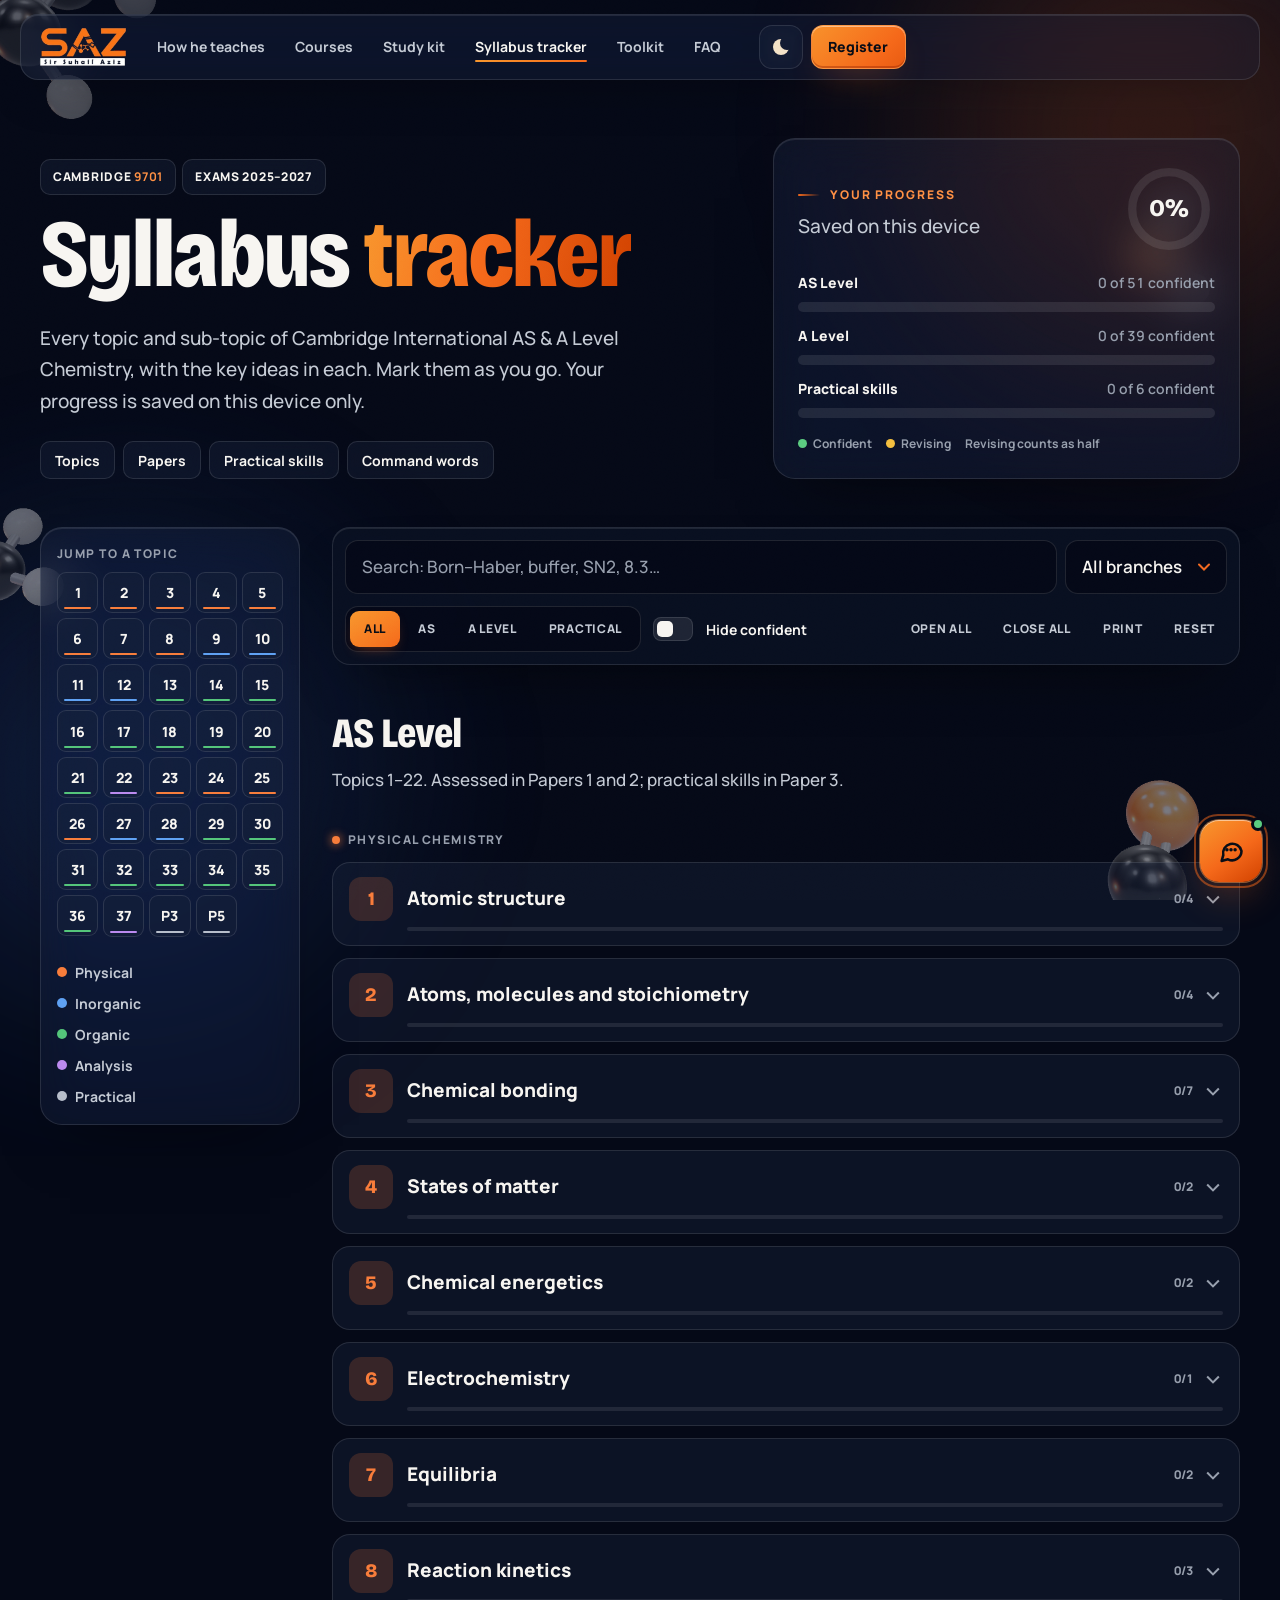
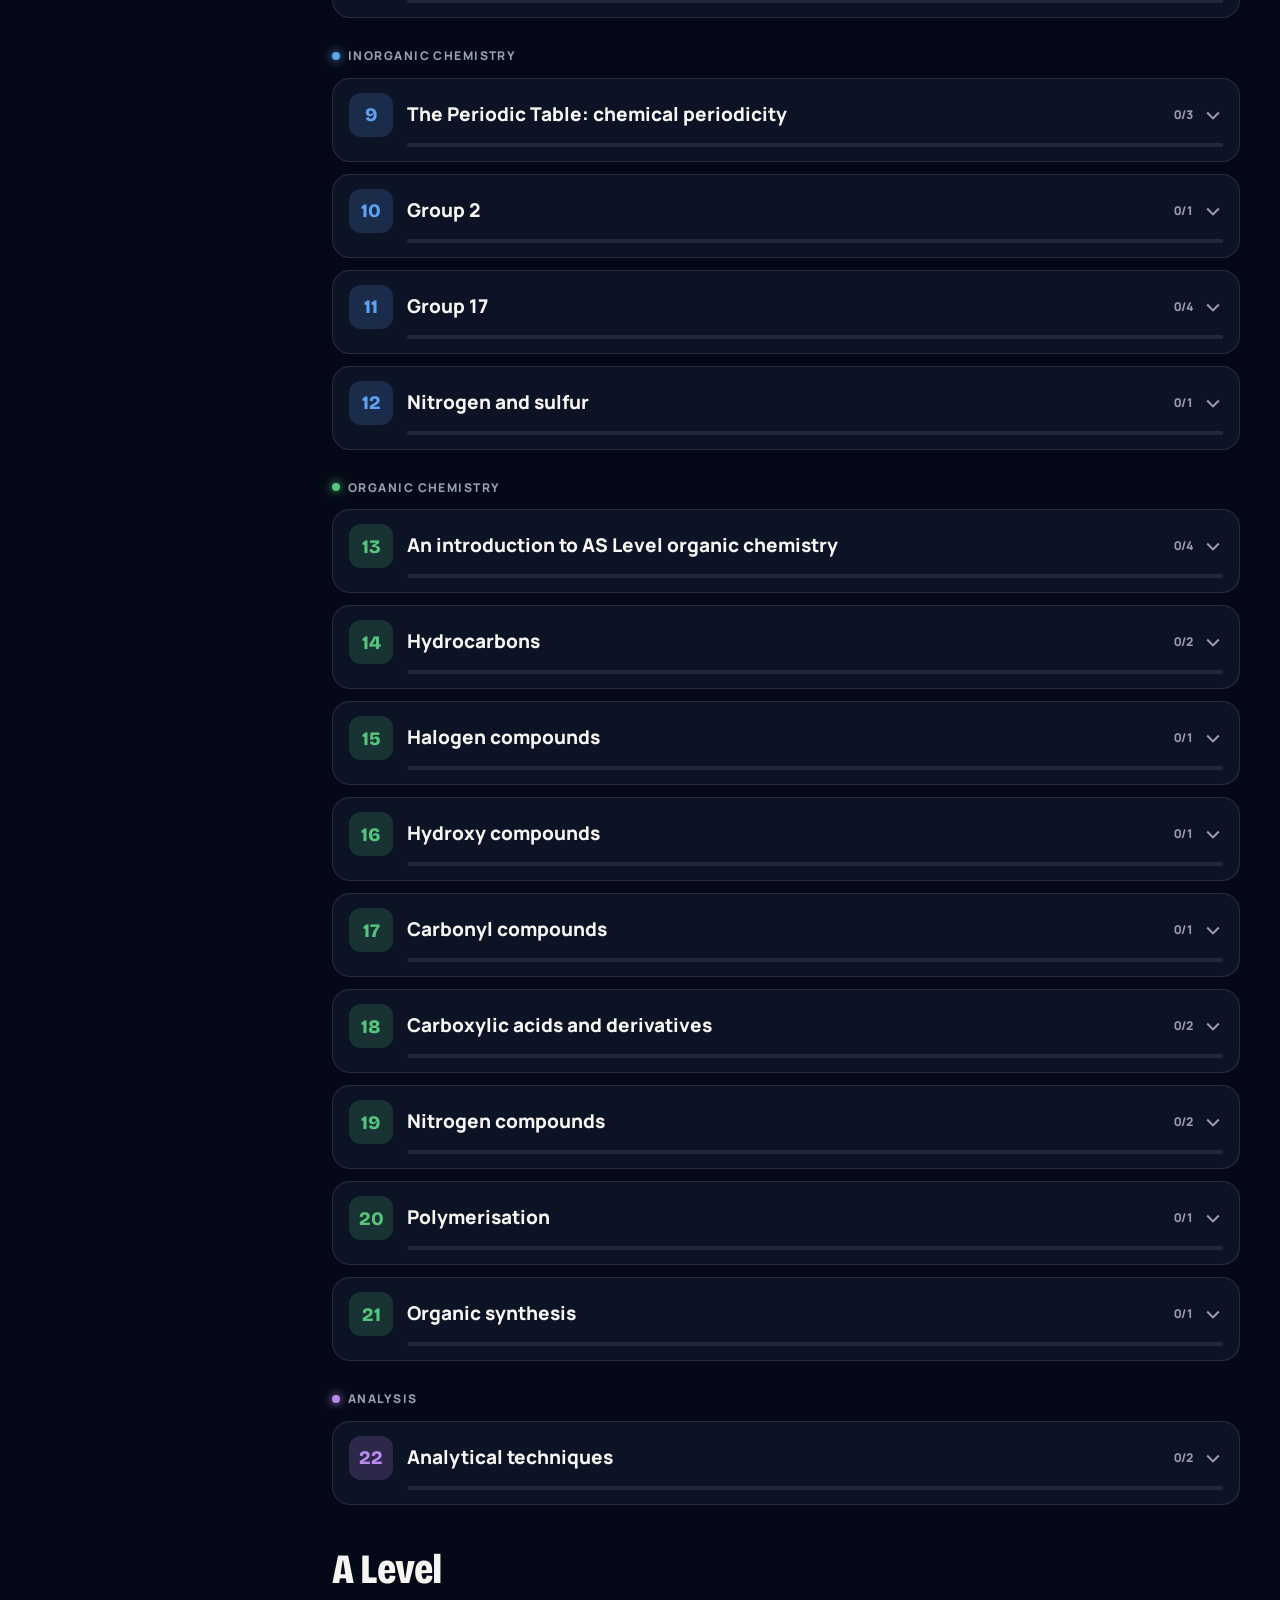
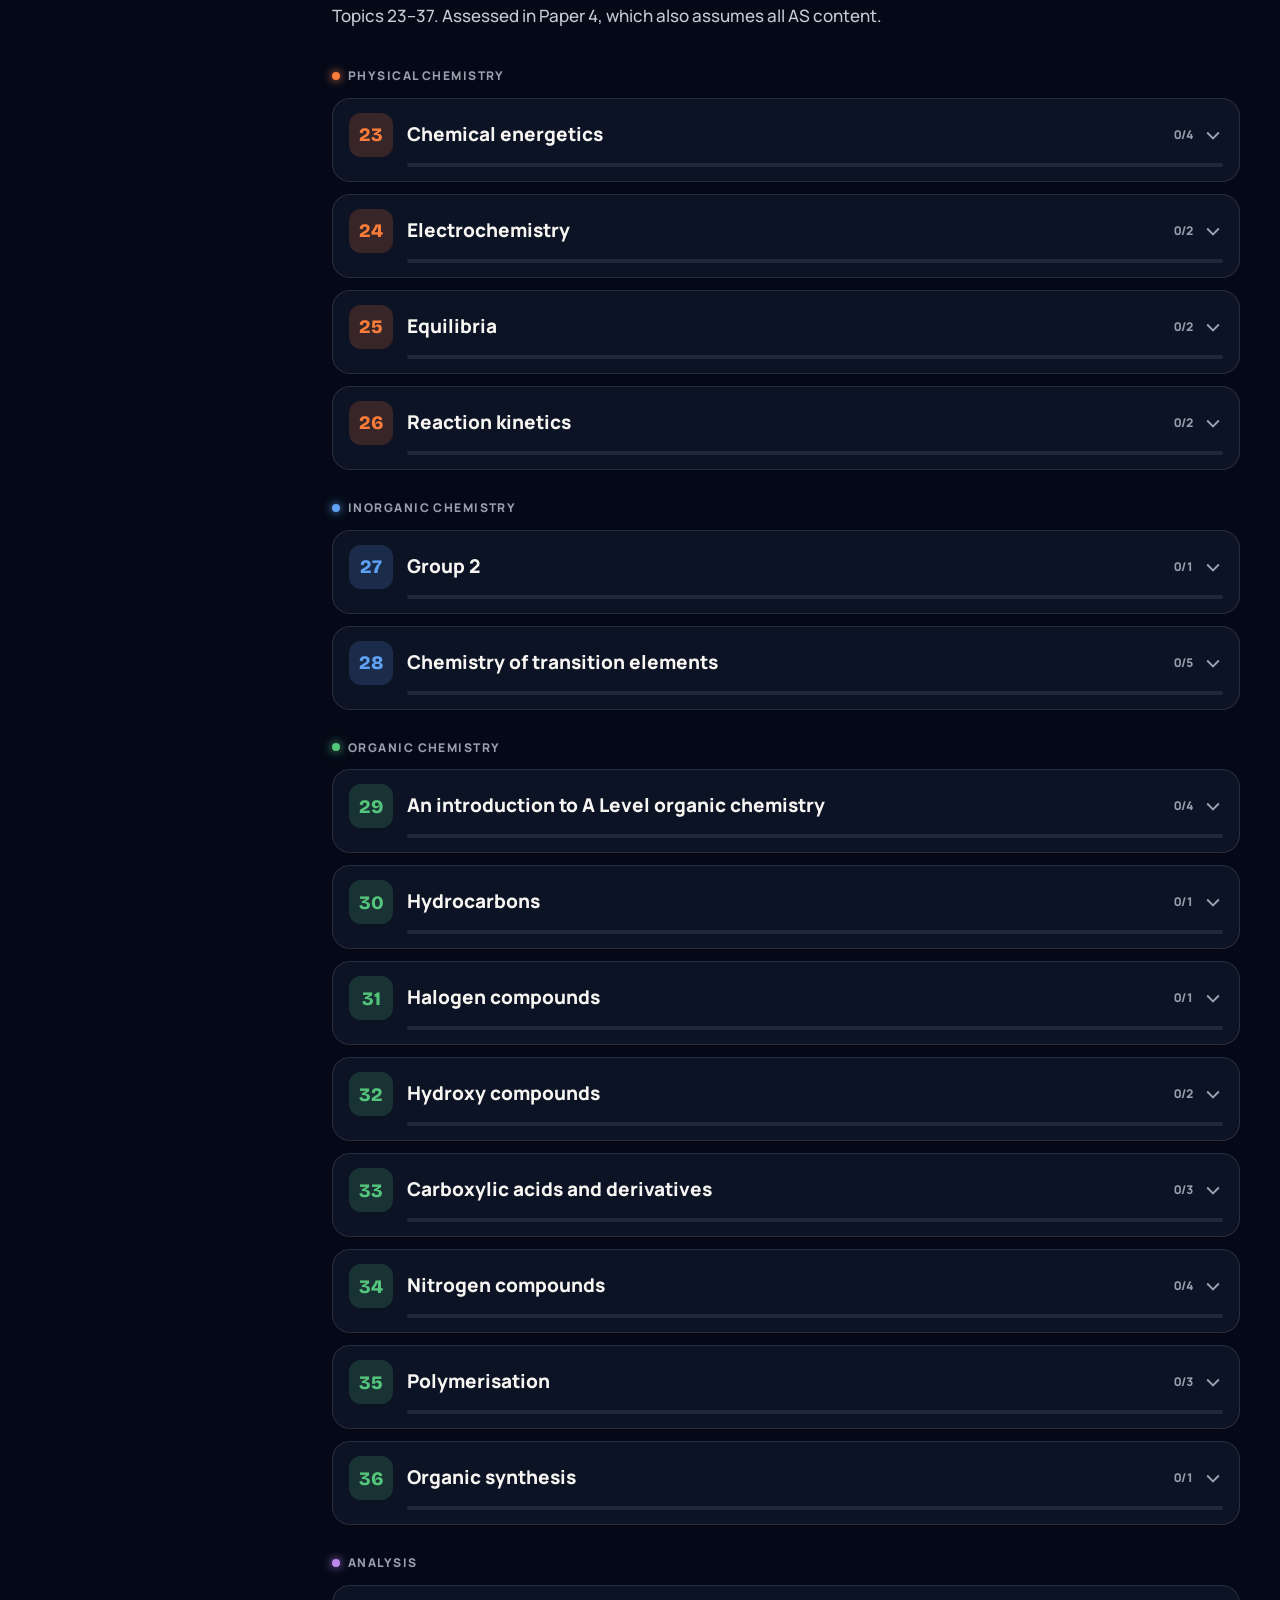
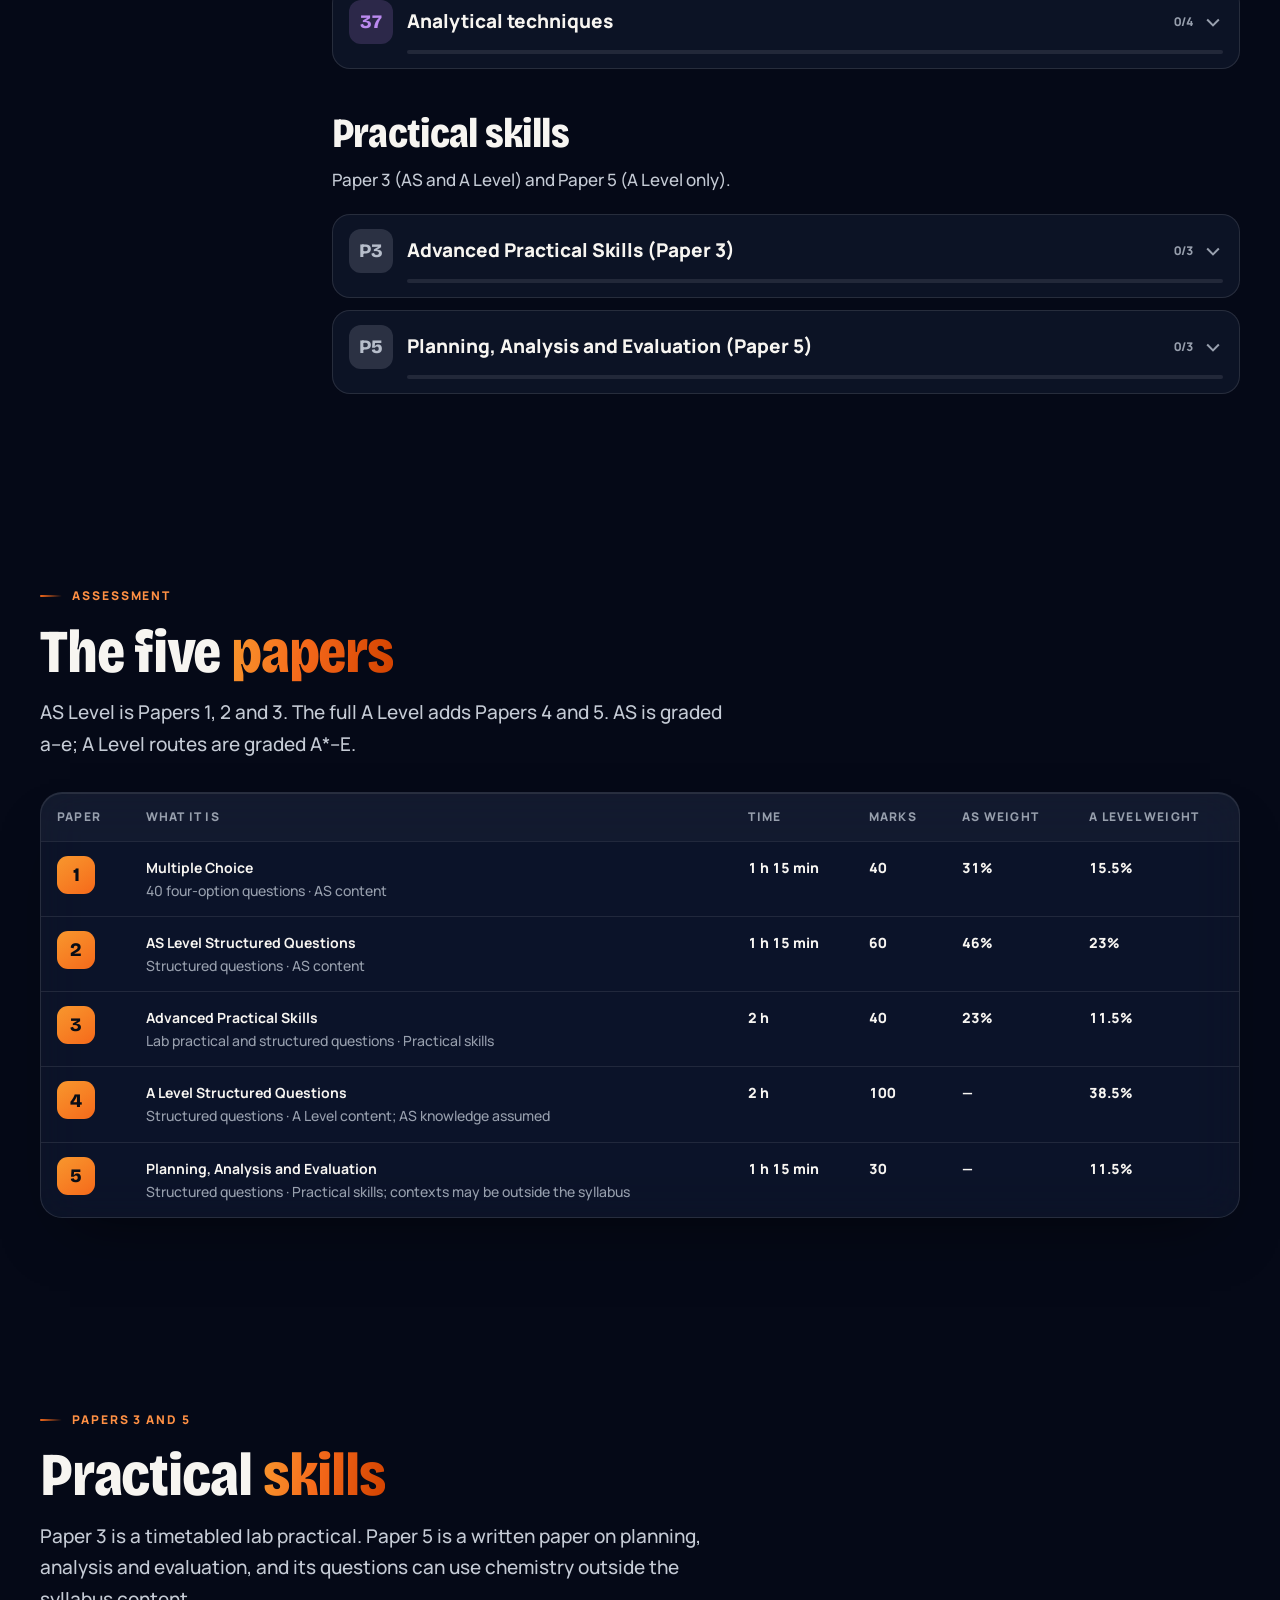
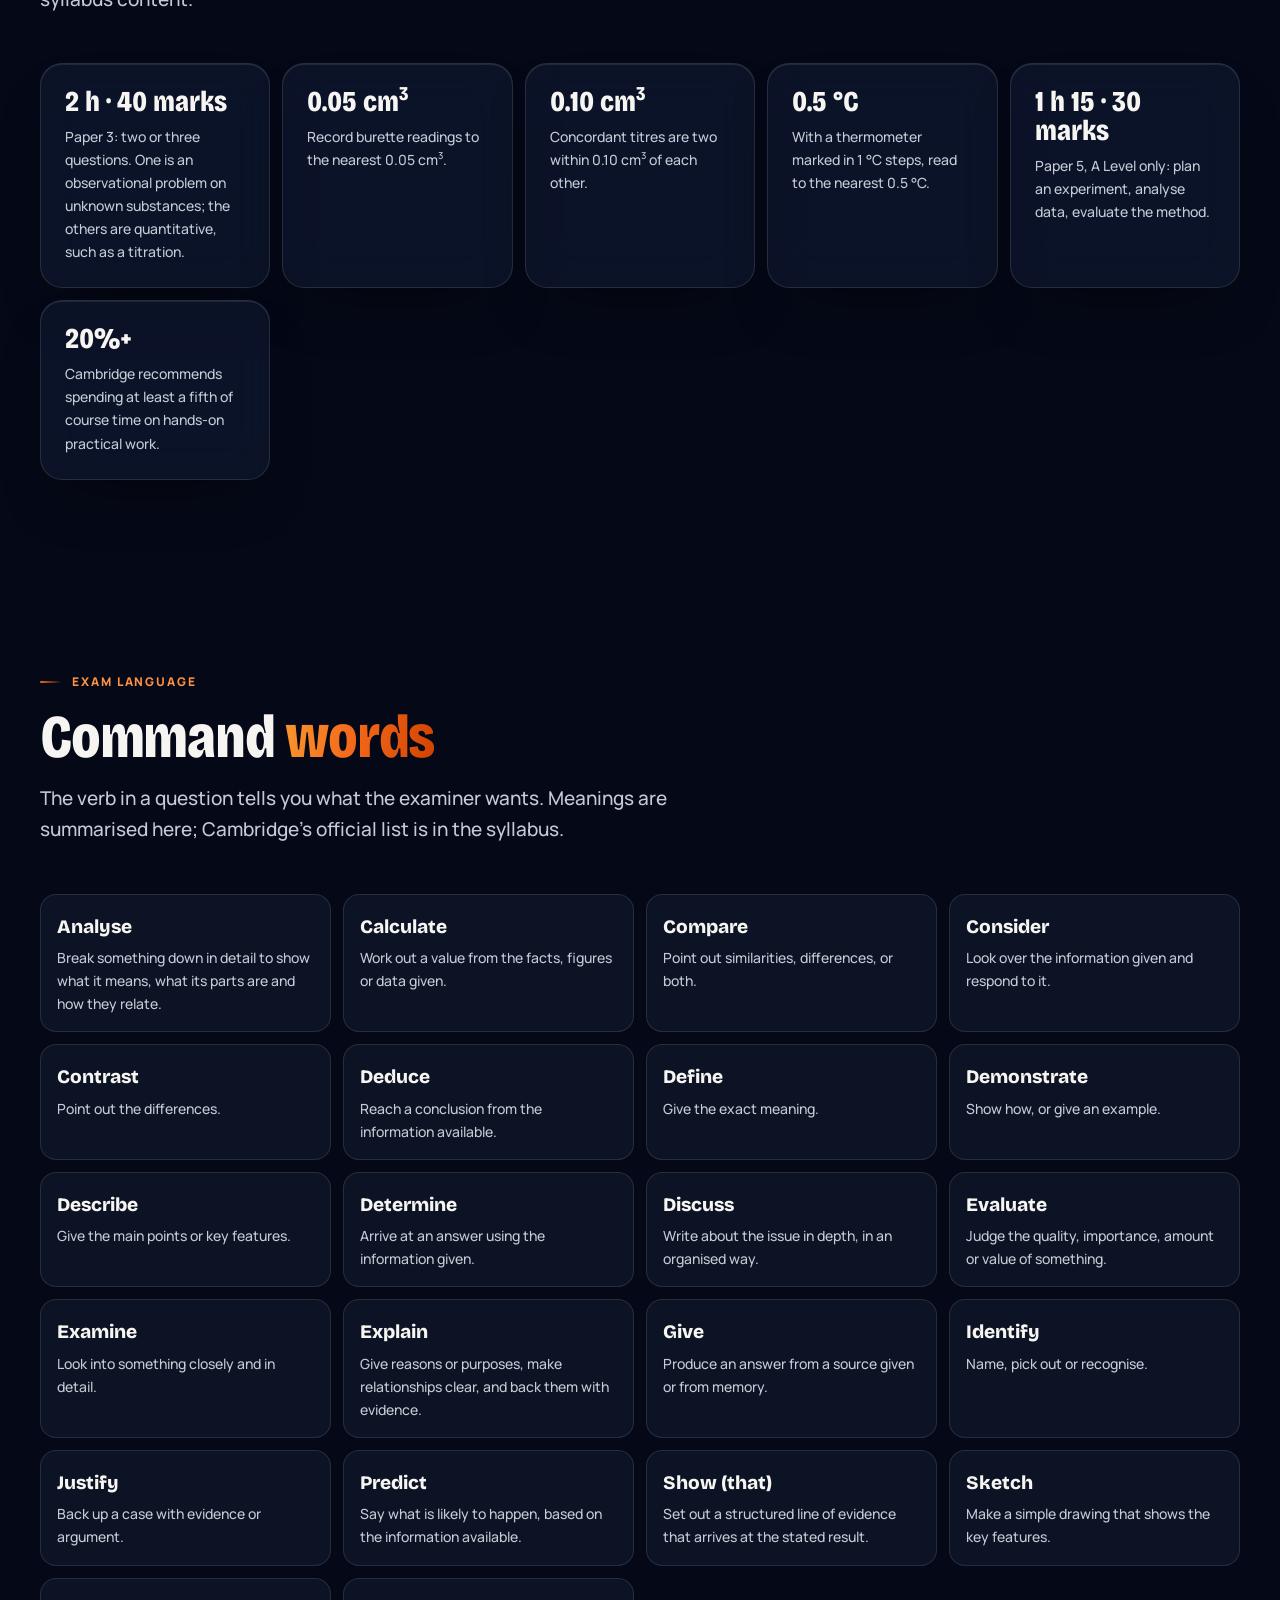
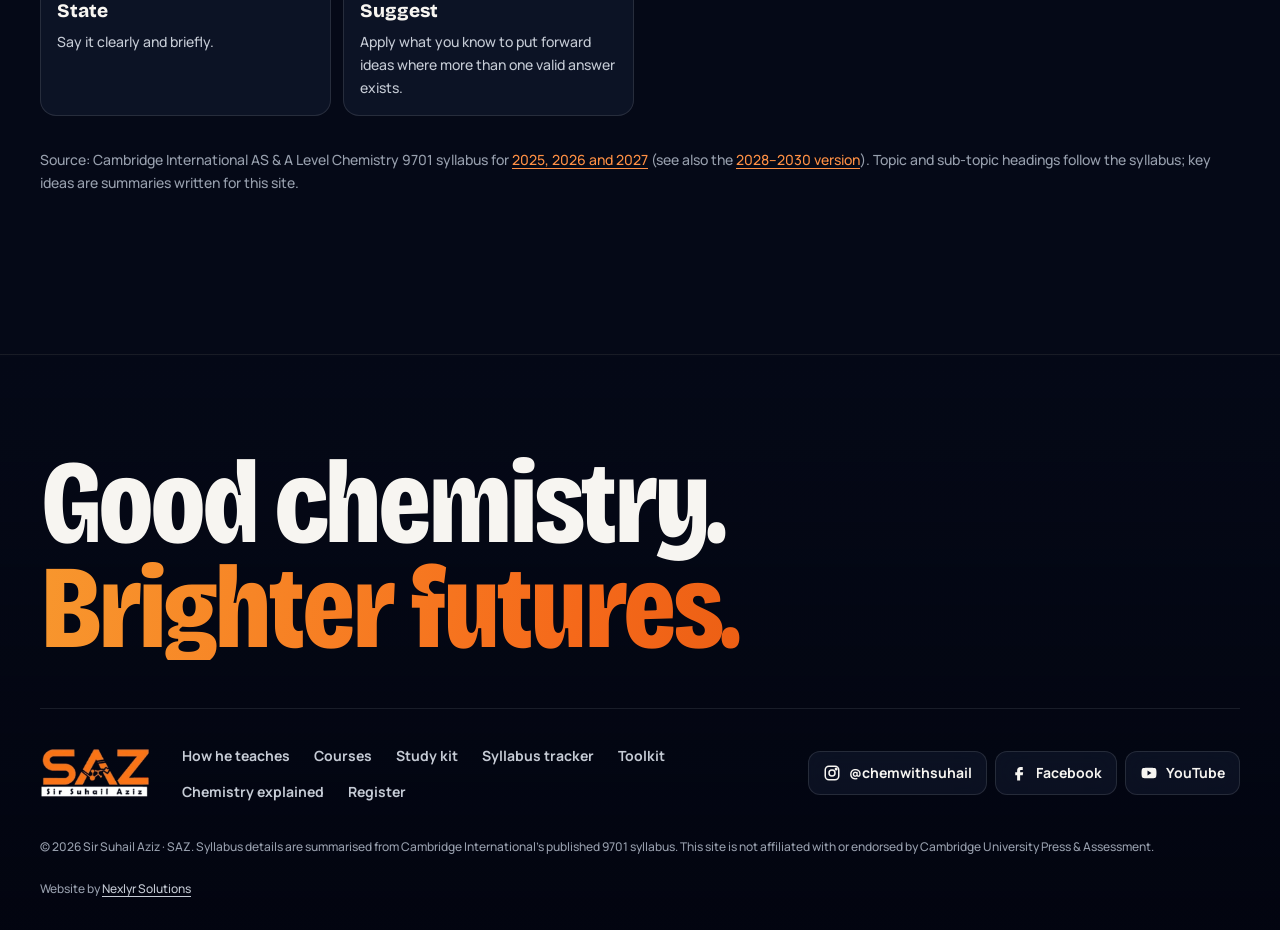
==== commit 89c4c986: "Add files via upload" ====
--- a/syllabus.html
+++ b/syllabus.html
@@ -1,83 +1,155 @@
 <!doctype html>
 <!--
   SAZ · Sir Suhail Aziz — syllabus.html
-  Everything this page needs (styles, fonts, scripts, images and videos) is inside this one file.
-  To change the phone number, batch, timings or links, edit the SITE SETTINGS
-  block in the first <script> near the bottom. It appears in all three pages,
-  so make the same change in index.html, syllabus.html and toolkit.html.
+  Everything this page needs (styles, fonts, 3D engine, scripts, images and videos) is inside this one file.
+  To change the phone number, batch, timings or links, edit the SITE SETTINGS block in the
+  first <script> near the bottom. Make the same change in index.html, syllabus.html and toolkit.html.
 -->
-<html lang="en">
+<html lang="en" class="no-js">
 <head>
   <meta charset="utf-8">
-  <meta name="viewport" content="width=device-width, initial-scale=1">
-  <title>A Level Chemistry 9701 Syllabus Tracker — every topic and sub-topic | SAZ</title>
-  <meta name="description" content="Free tracker for Cambridge AS & A Level Chemistry (9701): all 37 topics and 90 sub-topics with key ideas, paper weightings, practical skills and command words. From Sir Suhail Aziz (SAZ).">
-  <meta name="theme-color" content="#f26a21">
+  <meta name="viewport" content="width=device-width, initial-scale=1, viewport-fit=cover">
+  <title>A Level Chemistry 9701 Syllabus Tracker — all 37 topics &amp; 90 sub-topics </title>
+  <meta name="description" content=" SAZ|Free tracker for Cambridge AS &amp; A Level Chemistry (9701): every topic and sub-topic with key ideas, paper weightings, practical skills and command words. From Sir Suhail Aziz (SAZ).">
+  <meta name="theme-color" content="#0b1020">
+  <meta name="robots" content="index, follow">
+  <meta name="author" content="Sir Suhail Aziz">
   <meta property="og:type" content="website">
-  <meta property="og:title" content="9701 Syllabus Tracker — Sir Suhail Aziz (SAZ)">
-  <meta property="og:description" content="All 37 topics and 90 sub-topics of A Level Chemistry 9701. Mark what you know, find what you don’t.">
+  <meta property="og:site_name" content="SAZ — Sir Suhail Aziz">
+  <meta property="og:title" content="A Level Chemistry 9701 Syllabus Tracker — all 37 topics &amp; 90 sub-topics ">
+  <meta property="og:description" content=" SAZ|Free tracker for Cambridge AS &amp; A Level Chemistry (9701): every topic and sub-topic with key ideas, paper weightings, practical skills and command words. From Sir Suhail Aziz (SAZ).">
+  <meta property="og:locale" content="en_PK">
   <meta name="twitter:card" content="summary">
   <link rel="icon" type="image/png" href="[data-uri]">
-  <script>try{var t=localStorage.getItem("saz.theme");if(t)document.documentElement.setAttribute("data-theme",t);else if(matchMedia("(prefers-color-scheme: dark)").matches)document.documentElement.setAttribute("data-theme","dark")}catch(e){}</script>
-  <style>
-@font-face{font-family:"Anton";src:url([data-uri]) format("woff2");font-weight:400;font-style:normal;font-display:swap}
-@font-face{font-family:"Archivo";src:url([data-uri]) format("woff2");font-weight:100 900;font-style:normal;font-display:swap}
-/* Hallmark · macrostructure: Workbench (tool-led teacher site) · tone: technical-editorial, poster-voiced · anchor hue: SAZ orange 44°
- * theme: studied-DNA (source: SAZ posters supplied by client) · paper oklch(98.8% 0.002 60) · accent oklch(68.3% 0.185 44) · navy oklch(20.6% 0.034 265.5)
- * fonts: Anton (display, roman) + Archivo (body) + Kalam (annotation) · nav: N6 masthead · footer: Ft5 statement
- * Hallmark · pre-emit critique: P5 H4 E4 S5 R4 V5
- */
-
-/* =========================================================
-   1. TOKENS
-   ========================================================= */
+  <link rel="apple-touch-icon" href="[data-uri]">
+  <script>(function(){var d=document.documentElement,t=null;try{t=localStorage.getItem("saz.theme")}catch(e){}d.setAttribute("data-theme",t==="light"?"light":"dark");})();</script>
+  <style>@font-face{font-family:"Bricolage Grotesque";src:url([data-uri]) format("woff2");font-weight:200 800;font-stretch:75% 100%;font-style:normal;font-display:swap}@font-face{font-family:"Manrope";src:url([data-uri]) format("woff2");font-weight:200 800;font-style:normal;font-display:swap}@font-face{font-family:"Caveat";src:url([data-uri]) format("woff2");font-weight:700;font-style:normal;font-display:swap}/* =====================================================================
+   SAZ · Sir Suhail Aziz — premium stylesheet
+   Dark (default) and light themes · glass surfaces over a live 3D scene
+   ===================================================================== */
+
+/* ---------- 1. Tokens ---------- */
 :root {
-  --font-display: "Anton", "Archivo", Impact, "Arial Narrow", sans-serif;
-  --font-body: "Archivo", system-ui, -apple-system, "Segoe UI", Roboto, sans-serif;
-  --font-note: "Kalam", "Segoe Print", "Bradley Hand", cursive;
+  --font-display: "Bricolage Grotesque", "Manrope", system-ui, sans-serif;
+  --font-body: "Manrope", system-ui, -apple-system, "Segoe UI", Roboto, sans-serif;
+  --font-hand: "Caveat", "Segoe Print", cursive;
 
   /* brand */
-  --color-orange: oklch(68.3% 0.185 44);
-  --color-orange-hover: oklch(63.5% 0.19 42);
-  --color-orange-text: oklch(54.5% 0.18 40);
-  --color-orange-soft: oklch(94.5% 0.035 55);
-  --color-navy: oklch(20.6% 0.034 265.5);
-  --color-navy-2: oklch(25.5% 0.045 266);
-  --color-black: oklch(17.5% 0.004 265);
-  --color-white: oklch(99.2% 0.002 80);
-  --color-on-orange: oklch(17.5% 0.004 265);
-  --color-on-dark: oklch(97% 0.004 80);
-  --color-on-dark-2: oklch(82% 0.014 262);
-  --color-on-dark-rule: oklch(36% 0.04 266);
-
-  /* surfaces */
-  --color-paper: oklch(98.8% 0.002 60);
-  --color-paper-2: oklch(96.3% 0.004 60);
-  --color-paper-3: oklch(92.8% 0.006 60);
-  --color-ink: oklch(18% 0.005 265);
-  --color-ink-2: oklch(35% 0.01 265);
-  --color-ink-3: oklch(47% 0.012 265);
-  --color-rule: oklch(87.5% 0.007 60);
-  --color-rule-strong: oklch(18% 0.005 265);
-  --color-focus: oklch(55% 0.2 255);
-  --color-notebook-line: oklch(89% 0.03 250);
-
-  /* state */
-  --color-ok: oklch(52% 0.13 150);
-  --color-ok-soft: oklch(93% 0.05 150);
-  --color-mid: oklch(70% 0.15 80);
-  --color-mid-soft: oklch(94.5% 0.06 90);
-  --color-err: oklch(53% 0.2 27);
-  --color-err-soft: oklch(94.5% 0.035 27);
-
-  /* syllabus branches */
-  --c-phys: oklch(64% 0.17 44);   --c-phys-bg: oklch(94.5% 0.035 55);
-  --c-inorg: oklch(52% 0.13 255); --c-inorg-bg: oklch(94% 0.03 255);
-  --c-org: oklch(56% 0.13 150);   --c-org-bg: oklch(94.5% 0.04 150);
-  --c-anal: oklch(52% 0.15 305);  --c-anal-bg: oklch(94.5% 0.035 305);
-  --c-prac: oklch(42% 0.01 265);  --c-prac-bg: oklch(93% 0.005 265);
-
-  /* periodic table categories */
+  --orange: oklch(68.5% 0.19 44);
+  --orange-2: oklch(76% 0.16 62);
+  --orange-deep: oklch(58% 0.19 38);
+  --orange-glow: oklch(68.5% 0.19 44 / 0.45);
+  --navy: oklch(15.5% 0.035 266);
+  --ink-on-orange: oklch(16% 0.02 266);
+
+  /* dark theme (default) */
+  --bg: oklch(14.5% 0.032 266);
+  --bg-2: oklch(18.5% 0.038 266);
+  --bg-3: oklch(23% 0.045 266);
+  --text: oklch(97% 0.006 80);
+  --text-2: oklch(84% 0.016 262);
+  --text-3: oklch(70% 0.022 262);
+  --accent-text: oklch(76% 0.16 52);
+  --glass: oklch(26% 0.045 266 / 0.42);
+  --glass-strong: oklch(22% 0.045 266 / 0.72);
+  --panel: oklch(17.5% 0.038 266 / 0.94);
+  --glass-border: oklch(100% 0 0 / 0.11);
+  --glass-hi: oklch(100% 0 0 / 0.09);
+  --line: oklch(100% 0 0 / 0.09);
+  --shadow: oklch(5% 0.03 266 / 0.55);
+  --field: oklch(12% 0.03 266 / 0.55);
+  --aurora-1: oklch(68% 0.19 44 / 0.28);
+  --aurora-2: oklch(55% 0.16 262 / 0.28);
+  --fog: #0b1020;
+  --ok: oklch(76% 0.15 152);
+  --ok-soft: oklch(76% 0.15 152 / 0.16);
+  --mid: oklch(83% 0.15 85);
+  --mid-soft: oklch(83% 0.15 85 / 0.16);
+  --err: oklch(70% 0.18 25);
+  --err-soft: oklch(70% 0.18 25 / 0.16);
+  --focus: oklch(78% 0.14 240);
+
+  --c-phys: oklch(72% 0.17 46);
+  --c-inorg: oklch(70% 0.14 255);
+  --c-org: oklch(74% 0.15 152);
+  --c-anal: oklch(72% 0.15 305);
+  --c-prac: oklch(80% 0.02 265);
+
+  --el-alk: oklch(40% 0.09 32);
+  --el-ae: oklch(42% 0.08 70);
+  --el-tm: oklch(36% 0.06 250);
+  --el-pt: oklch(38% 0.05 205);
+  --el-md: oklch(40% 0.07 150);
+  --el-nm: oklch(42% 0.07 105);
+  --el-hal: oklch(39% 0.06 175);
+  --el-ng: oklch(38% 0.07 300);
+  --el-ln: oklch(37% 0.05 340);
+  --el-an: oklch(36% 0.05 15);
+  --el-ink: oklch(97% 0.006 80);
+
+  /* type */
+  --text-xs: 0.75rem;
+  --text-sm: 0.875rem;
+  --text-base: 1rem;
+  --text-md: 1.0625rem;
+  --text-lg: 1.1875rem;
+  --text-xl: 1.375rem;
+  --text-2xl: clamp(1.45rem, 1.2rem + 1vw, 1.8rem);
+  --text-3xl: clamp(1.8rem, 1.3rem + 2.2vw, 2.6rem);
+  --text-4xl: clamp(2.2rem, 1.4rem + 3.6vw, 3.8rem);
+  --text-hero: clamp(3rem, 1.2rem + 7.2vw, 6.6rem);
+
+  /* space */
+  --s-1: 4px; --s-2: 8px; --s-3: 12px; --s-4: 16px; --s-5: 24px; --s-6: 32px; --s-7: 48px; --s-8: 64px; --s-9: 96px;
+  --section: clamp(64px, 5vw + 32px, 112px);
+  --gutter: clamp(16px, 4vw, 40px);
+  --page: 1240px;
+
+  --r-sm: 10px;
+  --r-md: 14px;
+  --r-lg: 22px;
+  --r-xl: 30px;
+
+  --ease-out: cubic-bezier(0.16, 1, 0.3, 1);
+  --ease-in-out: cubic-bezier(0.65, 0, 0.35, 1);
+  --ease-spring: cubic-bezier(0.34, 1.4, 0.64, 1);
+  --d-1: 160ms; --d-2: 280ms; --d-3: 520ms; --d-4: 900ms;
+
+  --nav-h: 66px;
+  color-scheme: dark;
+}
+
+:root[data-theme="light"] {
+  --bg: oklch(97.6% 0.007 70);
+  --bg-2: oklch(94.8% 0.01 70);
+  --bg-3: oklch(91% 0.014 70);
+  --text: oklch(20% 0.035 266);
+  --text-2: oklch(36% 0.03 266);
+  --text-3: oklch(48% 0.025 266);
+  --accent-text: oklch(55% 0.18 40);
+  --glass: oklch(100% 0 0 / 0.55);
+  --glass-strong: oklch(100% 0 0 / 0.82);
+  --panel: oklch(99% 0.004 70 / 0.95);
+  --glass-border: oklch(25% 0.04 266 / 0.1);
+  --glass-hi: oklch(100% 0 0 / 0.9);
+  --line: oklch(25% 0.04 266 / 0.1);
+  --shadow: oklch(30% 0.05 266 / 0.16);
+  --field: oklch(100% 0 0 / 0.75);
+  --aurora-1: oklch(75% 0.15 50 / 0.3);
+  --aurora-2: oklch(72% 0.1 250 / 0.25);
+  --fog: #f6f3ef;
+  --ok: oklch(52% 0.13 152);
+  --ok-soft: oklch(52% 0.13 152 / 0.13);
+  --mid: oklch(64% 0.15 75);
+  --mid-soft: oklch(75% 0.15 85 / 0.2);
+  --err: oklch(54% 0.2 27);
+  --err-soft: oklch(54% 0.2 27 / 0.1);
+  --focus: oklch(52% 0.2 255);
+  --c-phys: oklch(62% 0.18 44);
+  --c-inorg: oklch(52% 0.15 255);
+  --c-org: oklch(55% 0.14 152);
+  --c-anal: oklch(52% 0.17 305);
+  --c-prac: oklch(40% 0.02 265);
   --el-alk: oklch(88% 0.075 32);
   --el-ae: oklch(90% 0.07 70);
   --el-tm: oklch(90% 0.04 245);
@@ -88,1048 +160,1032 @@
   --el-ng: oklch(90% 0.045 300);
   --el-ln: oklch(91.5% 0.03 340);
   --el-an: oklch(89% 0.035 15);
-  --el-ink: oklch(18% 0.005 265);
-  --el-edge: oklch(18% 0.005 265 / 0.18);
-
-  /* paper weight bars */
-  --color-seg-1: oklch(30% 0.02 265);
-  --color-seg-2: oklch(42% 0.025 265);
-  --color-seg-4: oklch(22% 0.01 265);
-  --color-seg-5: oklch(58% 0.17 44);
-  --color-backdrop: oklch(10% 0.02 266 / 0.72);
-
-  /* type scale */
-  --text-xs: 0.75rem;
-  --text-sm: 0.875rem;
-  --text-base: 1rem;
-  --text-md: 1.0625rem;
-  --text-lg: 1.1875rem;
-  --text-xl: 1.375rem;
-  --text-2xl: clamp(1.5rem, 1.25rem + 1vw, 1.875rem);
-  --text-3xl: clamp(1.9rem, 1.4rem + 2.2vw, 2.75rem);
-  --text-4xl: clamp(2.3rem, 1.5rem + 3.6vw, 3.9rem);
-  --text-display: clamp(3.1rem, 1.5rem + 7.4vw, 7.25rem);
-
-  /* space (4pt) */
-  --space-3xs: 2px;
-  --space-2xs: 4px;
-  --space-xs: 8px;
-  --space-sm: 12px;
-  --space-md: 16px;
-  --space-lg: 24px;
-  --space-xl: 32px;
-  --space-2xl: 48px;
-  --space-3xl: 64px;
-  --space-4xl: 96px;
-  --space-section: clamp(64px, 5vw + 40px, 120px);
-  --gutter: clamp(16px, 4vw, 40px);
-  --page: 1200px;
-
-  --radius-xs: 2px;
-  --radius-sm: 4px;
-  --radius-md: 6px;
-
-  --rule: 1px solid var(--color-rule);
-  --rule-ink: 2px solid var(--color-rule-strong);
-
-  --ease-out: cubic-bezier(0.22, 1, 0.36, 1);
-  --ease-in: cubic-bezier(0.55, 0, 1, 0.45);
-  --ease-in-out: cubic-bezier(0.65, 0, 0.35, 1);
-  --dur-1: 120ms;
-  --dur-2: 200ms;
-  --dur-3: 320ms;
-
-  --shadow-pop: 0 1px 0 var(--color-rule-strong), 0 10px 30px -12px oklch(18% 0.005 265 / 0.35);
-  --header-h: 68px;
-
+  --el-ink: oklch(20% 0.035 266);
   color-scheme: light;
 }
 
-:root[data-theme="dark"] {
-  --color-paper: oklch(17.5% 0.03 266);
-  --color-paper-2: oklch(21% 0.036 266);
-  --color-paper-3: oklch(26% 0.042 266);
-  --color-ink: oklch(96.5% 0.004 80);
-  --color-ink-2: oklch(84% 0.012 262);
-  --color-ink-3: oklch(72% 0.016 262);
-  --color-rule: oklch(32% 0.035 266);
-  --color-rule-strong: oklch(90% 0.006 80);
-  --color-orange-text: oklch(74% 0.16 48);
-  --color-orange-soft: oklch(28% 0.06 45);
-  --color-focus: oklch(74% 0.15 250);
-  --color-notebook-line: oklch(30% 0.04 260);
-  --color-ok: oklch(74% 0.14 150);   --color-ok-soft: oklch(28% 0.05 150);
-  --color-mid: oklch(80% 0.14 85);   --color-mid-soft: oklch(30% 0.05 85);
-  --color-err: oklch(70% 0.17 27);   --color-err-soft: oklch(28% 0.05 27);
-  --c-phys-bg: oklch(29% 0.06 45);
-  --c-inorg-bg: oklch(28% 0.06 255); --c-inorg: oklch(70% 0.13 255);
-  --c-org-bg: oklch(28% 0.05 150);   --c-org: oklch(72% 0.14 150);
-  --c-anal-bg: oklch(29% 0.06 305);  --c-anal: oklch(72% 0.14 305);
-  --c-prac-bg: oklch(27% 0.02 265);  --c-prac: oklch(78% 0.01 265);
-  --el-alk: oklch(36% 0.08 32);
-  --el-ae: oklch(37% 0.07 70);
-  --el-tm: oklch(33% 0.05 245);
-  --el-pt: oklch(34% 0.045 200);
-  --el-md: oklch(35% 0.06 150);
-  --el-nm: oklch(37% 0.06 105);
-  --el-hal: oklch(34% 0.055 175);
-  --el-ng: oklch(34% 0.06 300);
-  --el-ln: oklch(33% 0.04 340);
-  --el-an: oklch(32% 0.045 15);
-  --el-ink: oklch(96.5% 0.004 80);
-  --shadow-pop: 0 1px 0 var(--color-rule), 0 12px 32px -12px oklch(5% 0.02 266 / 0.7);
-  color-scheme: dark;
-}
-
-/* =========================================================
-   2. BASE
-   ========================================================= */
+/* ---------- 2. Base ---------- */
 *, *::before, *::after { box-sizing: border-box; }
-html {
-  -webkit-text-size-adjust: 100%;
-  text-size-adjust: 100%;
-  overflow-x: clip;
-  scroll-padding-top: calc(var(--header-h) + var(--space-md));
-}
-@media (prefers-reduced-motion: no-preference) { html { scroll-behavior: smooth; } }
+html { -webkit-text-size-adjust: 100%; text-size-adjust: 100%; overflow-x: clip; background: var(--bg); scroll-padding-top: calc(var(--nav-h) + 40px); }
+html.lenis, html.lenis body { height: auto; }
+.lenis.lenis-smooth { scroll-behavior: auto !important; }
+.lenis.lenis-stopped { overflow: hidden; }
 body {
-  margin: 0;
-  overflow-x: clip;
-  background: var(--color-paper);
-  color: var(--color-ink);
-  font-family: var(--font-body);
-  font-size: var(--text-md);
-  line-height: 1.6;
-  font-feature-settings: "tnum" 0;
-  -webkit-font-smoothing: antialiased;
-  text-rendering: optimizeLegibility;
-}
-img, video, svg { display: block; max-width: 100%; }
+  margin: 0; overflow-x: clip; min-height: 100vh;
+  background: transparent; color: var(--text);
+  font-family: var(--font-body); font-size: var(--text-md); line-height: 1.65; font-weight: 500;
+  -webkit-font-smoothing: antialiased; -moz-osx-font-smoothing: grayscale; text-rendering: optimizeLegibility;
+  transition: background-color var(--d-3) var(--ease-out), color var(--d-3) var(--ease-out);
+}
+img, video, svg, canvas { display: block; max-width: 100%; }
 img, video { height: auto; }
-a { color: inherit; text-underline-offset: 0.18em; text-decoration-thickness: 1px; }
-a:hover { text-decoration-color: var(--color-orange); }
-p { margin: 0 0 var(--space-md); }
-p:last-child { margin-bottom: 0; }
+a { color: inherit; text-decoration: none; }
+p { margin: 0 0 var(--s-4); } p:last-child { margin-bottom: 0; }
 ul, ol { margin: 0; padding: 0; }
 button, input, select, textarea { font: inherit; color: inherit; }
-button { cursor: pointer; }
+button { cursor: pointer; -webkit-tap-highlight-color: transparent; }
 sub, sup { font-size: 0.68em; line-height: 0; text-transform: none; letter-spacing: 0; }
-::selection { background: var(--color-orange); color: var(--color-on-orange); }
-
-h1, h2, h3, h4 { margin: 0; font-style: normal; text-wrap: balance; overflow-wrap: anywhere; min-width: 0; }
-.display, h1, h2 {
-  font-family: var(--font-display);
-  font-weight: 400;
-  text-transform: uppercase;
-  letter-spacing: 0.004em;
-  line-height: 0.95;
+::selection { background: var(--orange); color: var(--ink-on-orange); }
+h1, h2, h3, h4 { margin: 0; font-style: normal; text-wrap: balance; overflow-wrap: break-word; min-width: 0; }
+h1, h2, .display {
+  font-family: var(--font-display); font-weight: 800; font-stretch: 78%;
+  letter-spacing: -0.02em; line-height: 0.98;
 }
 h2 { font-size: var(--text-4xl); }
-h3 { font-family: var(--font-body); font-weight: 800; font-size: var(--text-xl); line-height: 1.2; letter-spacing: -0.005em; }
-.o { color: var(--color-orange); }
-.o-text { color: var(--color-orange-text); }
-
-:focus-visible { outline: 3px solid var(--color-focus); outline-offset: 2px; }
-.sr-only {
-  position: absolute !important; width: 1px; height: 1px; padding: 0; margin: -1px;
-  overflow: hidden; clip: rect(0 0 0 0); white-space: nowrap; border: 0;
-}
-.skip {
-  position: absolute; left: var(--space-md); top: -100px; z-index: 100;
-  background: var(--color-orange); color: var(--color-on-orange);
-  padding: var(--space-sm) var(--space-md); font-weight: 700; border-radius: var(--radius-sm);
-}
-.skip:focus { top: var(--space-md); }
-
+h3 { font-family: var(--font-display); font-weight: 700; font-stretch: 92%; font-size: var(--text-xl); line-height: 1.2; letter-spacing: -0.01em; }
+:focus-visible { outline: 2px solid var(--focus); outline-offset: 3px; border-radius: 6px; }
+.sr-only { position: absolute !important; width: 1px; height: 1px; padding: 0; margin: -1px; overflow: hidden; clip: rect(0 0 0 0); white-space: nowrap; border: 0; }
+.skip { position: fixed; left: 16px; top: -80px; z-index: 200; background: var(--orange); color: var(--ink-on-orange); padding: 10px 16px; border-radius: var(--r-sm); font-weight: 800; transition: top var(--d-2) var(--ease-out); }
+.skip:focus { top: 16px; }
+
+/* themed scrollbar */
+::-webkit-scrollbar { width: 12px; height: 10px; }
+::-webkit-scrollbar-track { background: var(--bg); }
+::-webkit-scrollbar-thumb { background: linear-gradient(180deg, var(--orange-2), var(--orange)); border-radius: 10px; border: 3px solid var(--bg); }
+::-webkit-scrollbar-thumb:hover { background: linear-gradient(180deg, var(--orange), var(--orange-deep)); }
+::-webkit-scrollbar-corner { background: var(--bg); }
+.thin-scroll::-webkit-scrollbar { width: 8px; height: 8px; }
+.thin-scroll::-webkit-scrollbar-track { background: transparent; }
+.thin-scroll::-webkit-scrollbar-thumb { border: 2px solid transparent; background-clip: padding-box; }
+@supports not selector(::-webkit-scrollbar) {
+  html { scrollbar-color: var(--orange) var(--bg); }
+  .thin-scroll { scrollbar-width: thin; scrollbar-color: var(--orange) transparent; }
+}
+
+/* page transitions (cross-document, where supported) */
+@view-transition { navigation: auto; }
+::view-transition-old(root) { animation: vt-out 280ms var(--ease-in-out) both; }
+::view-transition-new(root) { animation: vt-in 520ms var(--ease-out) both; }
+@keyframes vt-out { to { opacity: 0; transform: translateY(-12px) scale(0.99); filter: blur(4px); } }
+@keyframes vt-in { from { opacity: 0; transform: translateY(16px); filter: blur(6px); } }
+html.theme-vt::view-transition-old(root), html.theme-vt::view-transition-new(root) { animation: none; mix-blend-mode: normal; }
+
+/* ---------- 3. Atmosphere: 3D canvas, aurora, grain ---------- */
+.scene { position: fixed; inset: 0; z-index: -2; pointer-events: none; }
+.scene canvas { width: 100vw; height: 100vh; opacity: 0; transition: opacity 1.4s var(--ease-out); }
+.scene canvas.is-ready { opacity: 1; }
+:root[data-theme="light"] .scene canvas.is-ready { opacity: 0.92; }
+[data-page="syllabus"] .scene canvas.is-ready, [data-page="toolkit"] .scene canvas.is-ready { opacity: 0.55; }
+@media (max-width: 700px) { .scene canvas.is-ready { opacity: 0.8; } [data-page="syllabus"] .scene canvas.is-ready, [data-page="toolkit"] .scene canvas.is-ready { opacity: 0.45; } }
+.aurora { position: fixed; inset: -20vmax; z-index: -3; pointer-events: none; overflow: hidden; }
+.aurora i { position: absolute; width: 60vmax; height: 60vmax; border-radius: 50%; filter: blur(80px); opacity: 0.9; will-change: transform; }
+.aurora i:nth-child(1) { background: radial-gradient(circle, var(--aurora-1), transparent 65%); top: 0; right: 0; animation: drift-a 26s var(--ease-in-out) infinite alternate; }
+.aurora i:nth-child(2) { background: radial-gradient(circle, var(--aurora-2), transparent 65%); bottom: 0; left: 0; animation: drift-b 32s var(--ease-in-out) infinite alternate; }
+@keyframes drift-a { to { transform: translate(-18vmax, 22vmax) scale(1.15); } }
+@keyframes drift-b { to { transform: translate(20vmax, -16vmax) scale(1.1); } }
+.grain { position: fixed; inset: 0; z-index: 90; pointer-events: none; opacity: 0.035; mix-blend-mode: overlay;
+  background-image: url("data:image/svg+xml,%3Csvg xmlns='http://www.w3.org/2000/svg' width='160' height='160'%3E%3Cfilter id='n'%3E%3CfeTurbulence type='fractalNoise' baseFrequency='.85' numOctaves='3' stitchTiles='stitch'/%3E%3C/filter%3E%3Crect width='100%25' height='100%25' filter='url(%23n)'/%3E%3C/svg%3E"); }
+.progress-line { position: fixed; top: 0; left: 0; right: 0; height: 3px; z-index: 120; transform-origin: left; transform: scaleX(0); background: linear-gradient(90deg, var(--orange-2), var(--orange)); box-shadow: 0 0 12px var(--orange-glow); }
+
+/* ---------- 4. Layout helpers ---------- */
 .wrap { width: min(100% - 2 * var(--gutter), var(--page)); margin-inline: auto; }
-.section { padding-block: var(--space-section); }
-.section--tight { padding-block: var(--space-3xl); }
-.section--alt { background: var(--color-paper-2); }
-.section__head { display: grid; gap: var(--space-md); margin-bottom: var(--space-2xl); max-width: 60rem; }
-.section__head p { color: var(--color-ink-2); font-size: var(--text-lg); max-width: 46rem; margin: 0; }
-
-.bar-quote {
-  border-left: 4px solid var(--color-orange);
-  padding-left: var(--space-md);
-}
-.note {
-  font-family: var(--font-note);
-  font-weight: 700;
-  color: var(--color-ink);
-  line-height: 1.1;
-  display: inline-grid;
-  gap: 2px;
-  font-size: var(--text-xl);
-}
-.note svg { width: 100%; height: 12px; color: var(--color-orange); }
-.note--tilt { transform: rotate(-6deg); transform-origin: left center; }
-
-.codes {
-  display: inline-flex; flex-wrap: wrap; align-items: center; width: fit-content; max-width: 100%; justify-self: start;
-  border: 2px solid var(--color-rule-strong);
-  border-radius: var(--radius-sm);
-  font-weight: 700; font-size: var(--text-sm); letter-spacing: 0.04em; text-transform: uppercase;
-}
-.codes span { padding: 6px 12px; white-space: nowrap; }
-@media (max-width: 420px) { .codes { font-size: 0.6875rem; letter-spacing: 0.03em; } .codes span { padding: 6px 8px; } }
-.codes span + span { border-left: 2px solid var(--color-orange); }
-.codes b { color: var(--color-orange-text); font-weight: 800; }
-
-.ph { color: var(--color-ink-3); }
-
-/* =========================================================
-   3. BUTTONS & FIELDS (8 states)
-   ========================================================= */
+.section { padding-block: var(--section); position: relative; }
+.section--tight { padding-block: var(--s-8); }
+.head { display: grid; gap: var(--s-4); margin-bottom: var(--s-7); max-width: 56rem; }
+.head--center { text-align: center; margin-inline: auto; justify-items: center; }
+.head p { color: var(--text-2); font-size: var(--text-lg); max-width: 44rem; margin: 0; }
+.eyebrow { display: inline-flex; align-items: center; gap: 10px; font-size: var(--text-xs); font-weight: 800; letter-spacing: 0.16em; text-transform: uppercase; color: var(--accent-text); }
+.eyebrow::before { content: ""; width: 22px; height: 2px; background: linear-gradient(90deg, var(--orange), transparent); border-radius: 2px; }
+.grad { background: linear-gradient(100deg, var(--orange-2) 0%, var(--orange) 45%, var(--orange-deep) 100%); -webkit-background-clip: text; background-clip: text; color: transparent; }
+.o { color: var(--accent-text); }
+.hand { font-family: var(--font-hand); font-weight: 700; line-height: 1.05; color: var(--text); }
+.hand svg { color: var(--orange); width: 100%; height: 12px; }
+.fineprint { font-size: var(--text-sm); color: var(--text-3); }
+.fineprint a { color: var(--accent-text); text-decoration: underline; text-underline-offset: 3px; }
+
+/* glass */
+.glass {
+  position: relative; background: var(--glass); border: 1px solid var(--glass-border); border-radius: var(--r-lg);
+  -webkit-backdrop-filter: blur(22px) saturate(1.5); backdrop-filter: blur(22px) saturate(1.5);
+  box-shadow: inset 0 1px 0 var(--glass-hi), 0 30px 60px -30px var(--shadow);
+}
+.glass--strong { background: var(--glass-strong); }
+.spot { isolation: isolate; overflow: hidden; }
+.spot::before {
+  content: ""; position: absolute; inset: 0; z-index: -1; pointer-events: none; opacity: 0; border-radius: inherit;
+  background: radial-gradient(420px circle at var(--mx, 50%) var(--my, 50%), oklch(68.5% 0.19 44 / 0.16), transparent 60%);
+  transition: opacity var(--d-2) var(--ease-out);
+}
+.spot:hover::before { opacity: 1; }
+
+/* reveal on scroll */
+[data-reveal] { opacity: 0; transform: translateY(28px); filter: blur(6px); transition: opacity var(--d-4) var(--ease-out), transform var(--d-4) var(--ease-out), filter var(--d-4) var(--ease-out); transition-delay: var(--delay, 0ms); }
+[data-reveal].is-in { opacity: 1; transform: none; filter: none; }
+.no-js [data-reveal] { opacity: 1; transform: none; filter: none; }
+
+/* ---------- 5. Buttons ---------- */
 .btn {
-  --btn-bg: transparent; --btn-fg: var(--color-ink); --btn-bd: var(--color-rule-strong);
-  display: inline-flex; align-items: center; justify-content: center; gap: 10px;
-  min-height: 50px; padding: 0 22px;
-  border: 2px solid var(--btn-bd); border-radius: var(--radius-sm);
-  background: var(--btn-bg); color: var(--btn-fg);
-  font-family: var(--font-body); font-weight: 800; font-size: var(--text-sm);
-  letter-spacing: 0.06em; text-transform: uppercase; text-decoration: none;
-  white-space: nowrap; line-height: 1;
-  transition: background-color var(--dur-1) var(--ease-out), color var(--dur-1) var(--ease-out), transform var(--dur-1) var(--ease-out), border-color var(--dur-1) var(--ease-out);
-  -webkit-tap-highlight-color: transparent;
-}
-.btn svg { width: 18px; height: 18px; flex: none; }
-.btn:hover, .btn.is-hover { --btn-bg: var(--color-ink); --btn-fg: var(--color-paper); }
-.btn:active, .btn.is-active { transform: translateY(1px); }
-.btn:focus-visible, .btn.is-focus { outline: 3px solid var(--color-focus); outline-offset: 3px; }
-.btn:disabled, .btn[aria-disabled="true"] { opacity: 0.45; cursor: not-allowed; transform: none; }
-.btn[data-state="loading"] { cursor: progress; opacity: 0.8; }
-.btn[data-state="error"] { --btn-bd: var(--color-err); --btn-bg: var(--color-err-soft); --btn-fg: var(--color-ink); }
-.btn[data-state="success"] { --btn-bd: var(--color-ok); --btn-bg: var(--color-ok-soft); --btn-fg: var(--color-ink); }
-.btn--primary { --btn-bg: var(--color-orange); --btn-bd: var(--color-orange); --btn-fg: var(--color-on-orange); }
-.btn--primary:hover, .btn--primary.is-hover { --btn-bg: var(--color-orange-hover); --btn-bd: var(--color-orange-hover); --btn-fg: var(--color-on-orange); }
-.btn--dark { --btn-bg: var(--color-black); --btn-bd: var(--color-black); --btn-fg: var(--color-on-dark); }
-.btn--dark:hover { --btn-bg: var(--color-orange); --btn-bd: var(--color-orange); --btn-fg: var(--color-on-orange); }
-.btn--sm { min-height: 40px; padding: 0 14px; font-size: var(--text-xs); }
-.btn--ghost { --btn-bd: transparent; }
-.btn--ghost:hover { --btn-bg: var(--color-paper-3); --btn-fg: var(--color-ink); --btn-bd: transparent; }
-.on-dark .btn { --btn-fg: var(--color-on-dark); --btn-bd: var(--color-on-dark); }
-.on-dark .btn:hover { --btn-bg: var(--color-on-dark); --btn-fg: var(--color-black); }
-.on-dark .btn--primary { --btn-fg: var(--color-on-orange); --btn-bd: var(--color-orange); }
+  --bg-btn: var(--glass); --fg-btn: var(--text); --bd-btn: var(--glass-border);
+  position: relative; isolation: isolate; overflow: hidden;
+  display: inline-flex; align-items: center; justify-content: center; gap: 12px;
+  min-height: 54px; padding: 0 10px 0 22px;
+  border: 1px solid var(--bd-btn); border-radius: var(--r-md);
+  background: var(--bg-btn); color: var(--fg-btn);
+  font-family: var(--font-body); font-weight: 800; font-size: 0.9375rem; letter-spacing: 0.005em; line-height: 1;
+  white-space: nowrap; user-select: none;
+  -webkit-backdrop-filter: blur(16px); backdrop-filter: blur(16px);
+  box-shadow: inset 0 1px 0 var(--glass-hi);
+  transition: transform var(--d-2) var(--ease-spring), box-shadow var(--d-2) var(--ease-out), background-color var(--d-2) var(--ease-out), border-color var(--d-2) var(--ease-out), color var(--d-2) var(--ease-out);
+  will-change: transform;
+}
+.btn > span { position: relative; z-index: 1; }
+.btn__icon {
+  position: relative; z-index: 1; display: grid; place-items: center; width: 36px; height: 36px; border-radius: 10px;
+  background: oklch(100% 0 0 / 0.08); overflow: hidden; flex: none;
+}
+:root[data-theme="light"] .btn__icon { background: oklch(20% 0.03 266 / 0.06); }
+.btn__icon svg { width: 18px; height: 18px; transition: transform var(--d-3) var(--ease-out); }
+.btn__icon svg + svg { position: absolute; transform: translateX(-28px); }
+.btn:hover .btn__icon svg:first-child { transform: translateX(28px); }
+.btn:hover .btn__icon svg + svg { transform: translateX(0); }
+.btn--plain { padding: 0 22px; }
+.btn::after { /* shine sweep */
+  content: ""; position: absolute; inset: 0; z-index: 0; pointer-events: none;
+  background: linear-gradient(110deg, transparent 30%, oklch(100% 0 0 / 0.35) 48%, transparent 66%);
+  transform: translateX(-120%); transition: transform 0s;
+}
+.btn:hover::after { transform: translateX(120%); transition: transform 900ms var(--ease-out); }
+.btn:hover { transform: translateY(-2px); box-shadow: inset 0 1px 0 var(--glass-hi), 0 16px 34px -16px var(--shadow); --bd-btn: oklch(68.5% 0.19 44 / 0.45); }
+.btn:active { transform: translateY(0) scale(0.98); transition-duration: 80ms; }
+.btn:focus-visible { outline: 2px solid var(--focus); outline-offset: 3px; }
+.btn:disabled, .btn[aria-disabled="true"] { opacity: 0.45; cursor: not-allowed; transform: none; box-shadow: none; }
+.btn[data-state="loading"] { cursor: progress; }
+.btn[data-state="loading"] .btn__icon svg { animation: spin 0.8s linear infinite; }
+.btn[data-state="error"] { --bd-btn: var(--err); --bg-btn: var(--err-soft); --fg-btn: var(--text); }
+.btn[data-state="success"] { --bd-btn: var(--ok); --bg-btn: var(--ok-soft); --fg-btn: var(--text); }
+@keyframes spin { to { transform: rotate(360deg); } }
+.btn--primary {
+  --bg-btn: linear-gradient(135deg, var(--orange-2) 0%, var(--orange) 50%, var(--orange-deep) 100%);
+  --fg-btn: var(--ink-on-orange); --bd-btn: oklch(80% 0.14 60 / 0.6);
+  background: var(--bg-btn); background-size: 160% 160%; background-position: 0% 50%;
+  box-shadow: inset 0 1px 0 oklch(100% 0 0 / 0.45), inset 0 -2px 0 oklch(40% 0.15 38 / 0.35), 0 14px 34px -14px var(--orange-glow);
+}
+.btn--primary .btn__icon { background: oklch(16% 0.02 266 / 0.14); }
+.btn--primary:hover { background-position: 100% 50%; --bd-btn: oklch(85% 0.12 65 / 0.8); box-shadow: inset 0 1px 0 oklch(100% 0 0 / 0.5), inset 0 -2px 0 oklch(40% 0.15 38 / 0.35), 0 20px 44px -14px var(--orange-glow); }
+.btn--sm { min-height: 44px; padding: 0 16px; font-size: var(--text-sm); border-radius: 12px; }
+.btn--xs { min-height: 36px; padding: 0 12px; font-size: var(--text-xs); border-radius: 10px; }
+.btn--block { width: 100%; }
+.link-arrow { display: inline-flex; align-items: center; gap: 8px; font-weight: 800; font-size: var(--text-sm); color: var(--accent-text); white-space: nowrap; position: relative; padding-bottom: 4px; }
+.link-arrow::after { content: ""; position: absolute; left: 0; right: 0; bottom: 0; height: 2px; background: currentColor; transform: scaleX(0.3); transform-origin: left; transition: transform var(--d-3) var(--ease-out); border-radius: 2px; }
+.link-arrow:hover::after { transform: scaleX(1); }
+.link-arrow svg { width: 16px; height: 16px; transition: transform var(--d-2) var(--ease-out); }
+.link-arrow:hover svg { transform: translateX(4px); }
 
 .chip {
-  display: inline-flex; align-items: center; min-height: 36px; padding: 0 12px;
-  border: 1.5px solid var(--color-rule); border-radius: var(--radius-xs);
-  background: var(--color-paper); color: var(--color-ink);
-  font-size: var(--text-sm); font-weight: 600; white-space: nowrap;
-  transition: border-color var(--dur-1) var(--ease-out), background-color var(--dur-1) var(--ease-out);
-}
-.chip:hover { border-color: var(--color-orange); }
-.chip:active { transform: translateY(1px); }
-.chip[aria-pressed="true"] { background: var(--color-ink); color: var(--color-paper); border-color: var(--color-ink); }
-
-.field { display: grid; gap: 6px; min-width: 0; }
-.field > span, .field > label { font-weight: 700; font-size: var(--text-sm); }
-.field small { color: var(--color-ink-3); font-size: var(--text-xs); }
-.input, .select, .textarea {
-  width: 100%; min-height: 48px; padding: 10px 14px;
-  border: 2px solid var(--color-rule); border-radius: var(--radius-sm);
-  background: var(--color-paper); color: var(--color-ink);
-  font-size: var(--text-md);
-  transition: border-color var(--dur-1) var(--ease-out), background-color var(--dur-1) var(--ease-out);
-}
-.textarea { min-height: 110px; resize: vertical; line-height: 1.5; }
-.select { appearance: none; background-image: linear-gradient(45deg, transparent 50%, var(--color-ink) 50%), linear-gradient(135deg, var(--color-ink) 50%, transparent 50%); background-position: calc(100% - 20px) 50%, calc(100% - 14px) 50%; background-size: 6px 6px; background-repeat: no-repeat; padding-right: 40px; }
-.input:hover, .select:hover, .textarea:hover { border-color: var(--color-ink-3); }
-.input:focus-visible, .select:focus-visible, .textarea:focus-visible { outline: none; border-color: var(--color-orange); box-shadow: 0 0 0 3px var(--color-orange-soft); }
-.input:disabled { opacity: 0.5; cursor: not-allowed; }
-.input[aria-invalid="true"], .select[aria-invalid="true"], .textarea[aria-invalid="true"] { border-color: var(--color-err); background: var(--color-err-soft); }
-.field__error { color: var(--color-err); font-size: var(--text-sm); font-weight: 600; min-height: 0; }
-.field__error:empty { display: none; }
-.input--mono { font-variant-numeric: tabular-nums; letter-spacing: 0.02em; font-weight: 600; }
-
-/* =========================================================
-   4. HEADER (N6 masthead)
-   ========================================================= */
-.strip { background: var(--color-black); color: var(--color-on-dark); font-size: var(--text-sm); }
-.strip .wrap { display: flex; align-items: center; justify-content: space-between; gap: var(--space-md); min-height: 38px; }
-.strip__batch { display: inline-flex; align-items: center; gap: 10px; white-space: nowrap; font-weight: 600; min-width: 0; overflow: hidden; text-overflow: ellipsis; }
-.strip__batch b { color: var(--color-orange); font-weight: 800; text-transform: uppercase; letter-spacing: 0.06em; font-size: var(--text-xs); }
-.dot { width: 8px; height: 8px; background: var(--color-orange); border-radius: 50%; flex: none; }
-.strip a { text-decoration: none; white-space: nowrap; font-weight: 700; }
-.strip a:hover { color: var(--color-orange); }
-.strip__right { display: none; gap: var(--space-lg); }
-@media (min-width: 720px) { .strip__right { display: flex; } }
-@media (max-width: 359px) { .strip__batch > span:last-child { display: none; } }
-
-.bar {
-  position: sticky; top: 0; z-index: 40;
-  background: var(--color-paper);
-  border-bottom: 2px solid var(--color-rule-strong);
-}
-.bar .wrap { display: flex; align-items: center; gap: var(--space-lg); height: var(--header-h); }
-.brand { display: inline-flex; align-items: center; gap: 12px; text-decoration: none; flex: none; }
-.brand img { height: 42px; width: auto; }
-.brand .logo-dark { display: none; }
-:root[data-theme="dark"] .brand .logo-light { display: none; }
-:root[data-theme="dark"] .brand .logo-dark { display: block; }
-.nav { display: none; margin-left: auto; }
-.nav ul { list-style: none; display: flex; gap: 2px; }
-.nav a {
-  display: inline-flex; align-items: center; height: 44px; padding: 0 12px;
-  font-weight: 700; font-size: var(--text-sm); text-decoration: none; white-space: nowrap;
-  border-bottom: 3px solid transparent; padding-top: 3px;
-  transition: border-color var(--dur-1) var(--ease-out), color var(--dur-1) var(--ease-out);
-}
-.nav a:hover { border-bottom-color: var(--color-rule-strong); }
-.nav a[aria-current="page"] { border-bottom-color: var(--color-orange); }
-.bar__actions { display: flex; align-items: center; gap: var(--space-xs); margin-left: auto; }
+  display: inline-flex; align-items: center; gap: 6px; min-height: 38px; padding: 0 14px;
+  border: 1px solid var(--glass-border); border-radius: 10px; background: var(--glass);
+  -webkit-backdrop-filter: blur(12px); backdrop-filter: blur(12px);
+  color: var(--text); font-size: var(--text-sm); font-weight: 700; white-space: nowrap;
+  transition: border-color var(--d-1) var(--ease-out), background-color var(--d-1) var(--ease-out), transform var(--d-2) var(--ease-spring);
+}
+.chip:hover { border-color: oklch(68.5% 0.19 44 / 0.6); transform: translateY(-1px); }
+.chip:active { transform: scale(0.97); }
+.chip[aria-pressed="true"] { background: var(--orange); border-color: var(--orange); color: var(--ink-on-orange); }
+
+/* icon button + theme toggle */
 .icon-btn {
-  display: inline-grid; place-items: center; width: 44px; height: 44px;
-  border: 2px solid transparent; border-radius: var(--radius-sm); background: transparent; color: var(--color-ink);
-  transition: background-color var(--dur-1) var(--ease-out), border-color var(--dur-1) var(--ease-out);
-}
-.icon-btn:hover { background: var(--color-paper-3); }
-.icon-btn:active { transform: translateY(1px); }
+  position: relative; display: inline-grid; place-items: center; width: 44px; height: 44px; flex: none;
+  border: 1px solid var(--glass-border); border-radius: 13px; background: var(--glass); color: var(--text);
+  -webkit-backdrop-filter: blur(14px); backdrop-filter: blur(14px);
+  transition: transform var(--d-2) var(--ease-spring), border-color var(--d-2) var(--ease-out), background-color var(--d-2) var(--ease-out);
+}
+.icon-btn:hover { transform: translateY(-1px); border-color: oklch(68.5% 0.19 44 / 0.5); }
+.icon-btn:active { transform: scale(0.94); }
 .icon-btn svg { width: 22px; height: 22px; }
-.icon-btn .i-sun { display: none; }
-:root[data-theme="dark"] .icon-btn .i-sun { display: block; }
-:root[data-theme="dark"] .icon-btn .i-moon { display: none; }
-.bar__register { display: none; }
-@media (min-width: 560px) { .bar__register { display: inline-flex; } }
-@media (min-width: 1080px) {
-  .nav { display: block; }
-  .bar__actions { margin-left: var(--space-xs); }
+.theme-toggle svg { width: 24px; height: 24px; overflow: visible; }
+.theme-toggle .tt-core { transform-origin: 12px 12px; transition: r var(--d-3) var(--ease-out), transform var(--d-3) var(--ease-out), fill var(--d-3) var(--ease-out); fill: var(--orange); }
+.theme-toggle .tt-cut { transition: cx var(--d-3) var(--ease-out), cy var(--d-3) var(--ease-out); }
+.theme-toggle .tt-rays { transform-origin: 12px 12px; transition: transform var(--d-3) var(--ease-spring), opacity var(--d-2) var(--ease-out); stroke: var(--orange); }
+:root:not([data-theme="light"]) .theme-toggle .tt-core { r: 8px; fill: oklch(92% 0.04 80); }
+:root:not([data-theme="light"]) .theme-toggle .tt-cut { cx: 18px; cy: 8px; }
+:root:not([data-theme="light"]) .theme-toggle .tt-rays { transform: rotate(-90deg) scale(0.4); opacity: 0; }
+.theme-toggle:hover .tt-rays { transform: rotate(45deg); }
+:root:not([data-theme="light"]) .theme-toggle:hover .tt-core { transform: rotate(-14deg); }
+
+/* ---------- 6. Navbar ---------- */
+.nav {
+  position: fixed; top: 14px; left: 50%; z-index: 100;
+  width: min(100% - 24px, var(--page)); transform: translateX(-50%);
+  transition: transform var(--d-3) var(--ease-out), top var(--d-3) var(--ease-out);
+}
+.nav.is-hidden { transform: translate(-50%, calc(-100% - 24px)); }
+.nav__bar {
+  display: flex; align-items: center; gap: var(--s-4); height: var(--nav-h); padding: 0 10px 0 18px;
+  border-radius: 18px; background: var(--glass); border: 1px solid var(--glass-border);
+  -webkit-backdrop-filter: blur(22px) saturate(1.6); backdrop-filter: blur(22px) saturate(1.6);
+  box-shadow: inset 0 1px 0 var(--glass-hi), 0 20px 50px -24px var(--shadow);
+  transition: background-color var(--d-3) var(--ease-out), height var(--d-3) var(--ease-out);
+}
+.nav.is-scrolled .nav__bar { background: var(--glass-strong); }
+.brand { display: inline-flex; align-items: center; flex: none; transition: transform var(--d-2) var(--ease-spring); }
+.brand:hover { transform: scale(1.03); }
+.brand img { height: 40px; width: auto; }
+.brand .logo-light { display: none; }
+:root[data-theme="light"] .brand .logo-dark { display: none; }
+:root[data-theme="light"] .brand .logo-light { display: block; }
+.nav__links { display: none; margin-left: auto; list-style: none; gap: 2px; position: relative; }
+.nav__links a {
+  position: relative; display: inline-flex; align-items: center; height: 42px; padding: 0 14px; border-radius: 11px;
+  font-weight: 700; font-size: var(--text-sm); color: var(--text-2); white-space: nowrap;
+  transition: color var(--d-2) var(--ease-out), background-color var(--d-2) var(--ease-out);
+}
+.nav__links a:hover { color: var(--text); background: oklch(100% 0 0 / 0.06); }
+:root[data-theme="light"] .nav__links a:hover { background: oklch(20% 0.03 266 / 0.05); }
+.nav__links a[aria-current="page"] { color: var(--text); }
+.nav__links a[aria-current="page"]::after { content: ""; position: absolute; left: 14px; right: 14px; bottom: 6px; height: 2px; border-radius: 2px; background: linear-gradient(90deg, var(--orange-2), var(--orange)); }
+.nav__actions { display: flex; align-items: center; gap: 8px; margin-left: auto; }
+.nav__cta { display: none; }
+@media (min-width: 560px) { .nav__cta { display: inline-flex; } }
+@media (min-width: 1100px) {
+  .nav__links { display: flex; }
+  .nav__actions { margin-left: 8px; }
   .menu-btn { display: none; }
 }
-
+.menu-btn .mb { width: 20px; height: 14px; position: relative; }
+.menu-btn .mb i { position: absolute; left: 0; right: 0; height: 2px; border-radius: 2px; background: currentColor; transition: transform var(--d-3) var(--ease-out), opacity var(--d-2) var(--ease-out), top var(--d-3) var(--ease-out); }
+.menu-btn .mb i:nth-child(1) { top: 0; } .menu-btn .mb i:nth-child(2) { top: 6px; } .menu-btn .mb i:nth-child(3) { top: 12px; }
+.menu-btn[aria-expanded="true"] .mb i:nth-child(1) { top: 6px; transform: rotate(45deg); }
+.menu-btn[aria-expanded="true"] .mb i:nth-child(2) { opacity: 0; transform: scaleX(0); }
+.menu-btn[aria-expanded="true"] .mb i:nth-child(3) { top: 6px; transform: rotate(-45deg); }
+
+/* compact dropdown menu (not full screen) */
 .menu {
-  position: absolute; top: 100%; left: 0; right: 0; z-index: 39;
-  background: var(--color-paper); border-bottom: 2px solid var(--color-rule-strong);
-  padding: var(--space-md) var(--gutter) var(--space-xl);
-  transform: translateY(-8px); opacity: 0; visibility: hidden;
-  transition: transform var(--dur-2) var(--ease-out), opacity var(--dur-2) var(--ease-out), visibility 0s linear var(--dur-2);
-  max-height: calc(100dvh - var(--header-h)); overflow-y: auto;
+  position: absolute; top: calc(100% + 10px); right: 0; width: min(320px, calc(100vw - 24px));
+  max-height: min(70vh, 520px); overflow-y: auto; padding: 10px; border-radius: 20px;
+  background: var(--panel); border: 1px solid var(--glass-border);
+  -webkit-backdrop-filter: blur(26px) saturate(1.6); backdrop-filter: blur(26px) saturate(1.6);
+  box-shadow: inset 0 1px 0 var(--glass-hi), 0 30px 60px -20px var(--shadow);
+  transform-origin: top right; transform: translateY(-8px) scale(0.94); opacity: 0; visibility: hidden;
+  transition: transform var(--d-3) var(--ease-spring), opacity var(--d-2) var(--ease-out), visibility 0s linear var(--d-3);
 }
 .menu.is-open { transform: none; opacity: 1; visibility: visible; transition-delay: 0s; }
-.menu ul { list-style: none; display: grid; }
-.menu a {
-  display: flex; justify-content: space-between; align-items: center; min-height: 56px;
-  font-family: var(--font-display); font-size: var(--text-2xl); text-transform: uppercase; text-decoration: none;
-  border-bottom: var(--rule); white-space: nowrap;
-}
-.menu a[aria-current="page"] { color: var(--color-orange-text); }
-.menu .btn { margin-top: var(--space-lg); width: 100%; }
-
-/* =========================================================
-   5. HERO
-   ========================================================= */
-.hero { padding-top: clamp(28px, 5vw, 64px); overflow: clip; }
-.hero__grid { display: grid; gap: var(--space-xl); align-items: end; }
-.hero__copy { display: grid; gap: var(--space-lg); align-content: start; padding-bottom: var(--space-2xl); min-width: 0; }
-.hero h1 { font-size: clamp(3rem, 1.3rem + 6.6vw, 6.25rem); line-height: 0.9; }
-.hero h1 span { display: block; }
-.hero__lede { font-size: var(--text-lg); color: var(--color-ink-2); max-width: 36rem; }
-.hero__lede strong { color: var(--color-ink); }
-.hero__ctas { display: flex; flex-wrap: wrap; gap: var(--space-sm); }
-.hero__batch { display: flex; flex-wrap: wrap; align-items: center; gap: 6px 10px; font-weight: 700; font-size: var(--text-sm); }
-.hero__batch > * { white-space: nowrap; }
-.hero__batch b { color: var(--color-orange-text); text-transform: uppercase; letter-spacing: 0.05em; }
-
-.portrait { position: relative; justify-self: center; width: min(100%, 480px); aspect-ratio: 5 / 6.2; isolation: isolate; }
-.portrait__slab { position: absolute; inset: 14% 0 0 8%; background: var(--color-orange); clip-path: polygon(22% 0, 100% 0, 100% 100%, 0 100%); z-index: -1; }
-.portrait__dots {
-  position: absolute; right: 4%; bottom: 8%; width: 32%; height: 22%; z-index: 0;
-  background-image: radial-gradient(var(--color-black) 1.4px, transparent 1.6px);
-  background-size: 14px 14px; opacity: 0.55;
-}
-.portrait img { position: absolute; bottom: 0; left: 50%; width: 90%; transform: translateX(-46%); z-index: 1; }
-.ptile {
-  position: absolute; left: 0; top: 30%; z-index: 2;
-  width: clamp(104px, 26%, 132px); aspect-ratio: 1 / 1.08;
-  display: grid; grid-template-rows: auto 1fr auto; padding: 8px 10px 9px;
-  background: var(--color-white); color: var(--color-black);
-  border: 2px solid var(--color-black); border-radius: var(--radius-xs);
-  box-shadow: 6px 6px 0 var(--color-black);
-}
-.ptile__n { font-weight: 800; font-size: var(--text-xs); letter-spacing: 0.04em; }
-.ptile__s { font-family: var(--font-display); font-size: clamp(2.6rem, 2rem + 2vw, 3.4rem); line-height: 1; color: var(--color-orange); align-self: center; }
-.ptile__l { font-size: 0.6875rem; font-weight: 700; line-height: 1.15; text-transform: uppercase; letter-spacing: 0.03em; }
-.portrait .note { position: absolute; left: 0; top: 4%; z-index: 2; font-size: clamp(1.1rem, 0.9rem + 1vw, 1.5rem); width: 10ch; }
-
-@media (min-width: 960px) {
-  .hero__grid { grid-template-columns: minmax(0, 1.12fr) minmax(0, 0.88fr); gap: var(--space-2xl); }
-  .portrait { justify-self: end; }
-}
-
-/* modes band */
-.modes { background: var(--color-black); color: var(--color-on-dark); }
-.modes ul { list-style: none; display: grid; grid-template-columns: repeat(3, minmax(0, 1fr)); }
-.modes li {
-  display: flex; align-items: center; justify-content: center; gap: 10px;
-  min-height: 72px; padding: var(--space-sm) var(--space-xs); text-align: center;
-  font-weight: 800; font-size: var(--text-sm); text-transform: uppercase; letter-spacing: 0.06em;
-}
-.modes li + li { border-left: 1px solid var(--color-on-dark-rule); }
-.modes svg { width: 26px; height: 26px; color: var(--color-orange); flex: none; }
-@media (max-width: 559px) {
-  .modes li { flex-direction: column; gap: 4px; font-size: 0.6875rem; letter-spacing: 0.04em; }
-  .modes svg { width: 22px; height: 22px; }
-}
-
-/* =========================================================
-   6. PRINCIPLES (how he teaches)
-   ========================================================= */
-.principles { display: grid; gap: var(--space-4xl); }
-.principle { display: grid; gap: var(--space-xl); align-items: center; }
-.principle__text { display: grid; gap: var(--space-md); align-content: start; min-width: 0; }
-.principle__line { font-family: var(--font-display); font-size: var(--text-3xl); text-transform: uppercase; line-height: 0.98; }
+.menu ul { list-style: none; display: grid; gap: 2px; }
+.menu li { opacity: 0; transform: translateX(10px); transition: opacity var(--d-3) var(--ease-out), transform var(--d-3) var(--ease-out); transition-delay: calc(var(--i, 0) * 40ms); }
+.menu.is-open li { opacity: 1; transform: none; }
+.menu a:not(.btn) {
+  display: flex; align-items: center; justify-content: space-between; min-height: 50px; padding: 0 14px; border-radius: 12px;
+  font-weight: 700; color: var(--text-2); transition: background-color var(--d-1) var(--ease-out), color var(--d-1) var(--ease-out);
+}
+.menu a:not(.btn) svg { width: 16px; height: 16px; opacity: 0.5; transition: transform var(--d-2) var(--ease-out), opacity var(--d-2); }
+.menu a:not(.btn):hover { background: oklch(68.5% 0.19 44 / 0.12); color: var(--text); }
+.menu a:not(.btn):hover svg { transform: translateX(3px); opacity: 1; }
+.menu a[aria-current="page"] { color: var(--accent-text); }
+.menu .btn { margin-top: 8px; }
+@media (min-width: 1100px) { .menu { display: none; } }
+
+/* ---------- 7. Hero ---------- */
+.hero { position: relative; min-height: min(100svh, 980px); display: grid; align-items: center; padding-top: calc(var(--nav-h) + 48px); padding-bottom: var(--s-8); }
+.hero__grid { display: grid; gap: var(--s-7); align-items: center; }
+@media (min-width: 980px) { .hero__grid { grid-template-columns: minmax(0, 1.1fr) minmax(0, 0.9fr); gap: var(--s-6); } }
+.hero__copy { display: grid; gap: var(--s-5); align-content: center; min-width: 0; }
+.badge {
+  display: inline-flex; align-items: center; gap: 10px; justify-self: start; max-width: 100%;
+  padding: 8px 8px 8px 14px; border-radius: 12px; font-size: var(--text-sm); font-weight: 700; color: var(--text-2);
+}
+.badge b { color: var(--text); font-weight: 800; }
+.badge__dot { position: relative; width: 8px; height: 8px; border-radius: 50%; background: var(--ok); flex: none; }
+.badge__dot::after { content: ""; position: absolute; inset: -4px; border-radius: 50%; border: 2px solid var(--ok); animation: ping 2s var(--ease-out) infinite; }
+@keyframes ping { from { transform: scale(0.6); opacity: 0.9; } to { transform: scale(1.8); opacity: 0; } }
+.badge__go { display: grid; place-items: center; width: 28px; height: 28px; border-radius: 8px; background: var(--orange); color: var(--ink-on-orange); flex: none; }
+.badge__go svg { width: 14px; height: 14px; }
+.badge > span:nth-child(2) { flex: 1 1 auto; min-width: 0; overflow: hidden; text-overflow: ellipsis; white-space: nowrap; }
+.badge__lbl::before { content: " · "; white-space: pre; }
+@media (max-width: 359px) { .badge__lbl { display: none; } }
+.hero__title { font-size: var(--text-hero); line-height: 0.92; letter-spacing: -0.03em; }
+.hero__title .line { display: block; overflow: hidden; padding-bottom: 0.06em; margin-bottom: -0.06em; }
+.hero__title .line > span { display: inline-block; transform: translateY(105%); transition: transform 1.1s var(--ease-out); transition-delay: calc(var(--i) * 110ms + 150ms); }
+.is-loaded .hero__title .line > span { transform: none; }
+.no-js .hero__title .line > span { transform: none; }
+.hero__lede { font-size: var(--text-lg); color: var(--text-2); max-width: 34rem; margin: 0; }
+.hero__lede strong { color: var(--text); font-weight: 800; }
+.hero__ctas { display: flex; flex-wrap: wrap; gap: var(--s-3); }
+.hero__stats { list-style: none; display: grid; grid-template-columns: repeat(3, minmax(0, 1fr)); gap: var(--s-3); margin-top: var(--s-2); max-width: 34rem; }
+.hero__stats li { padding: 14px 16px; border-radius: 16px; display: grid; gap: 2px; }
+.hero__stats b { font-family: var(--font-display); font-weight: 800; font-stretch: 80%; font-size: clamp(1.7rem, 1.2rem + 1.6vw, 2.3rem); line-height: 1; letter-spacing: -0.02em; }
+.hero__stats span { font-size: var(--text-xs); font-weight: 700; color: var(--text-3); line-height: 1.3; }
+.fade-up { opacity: 0; transform: translateY(18px); transition: opacity 1s var(--ease-out), transform 1s var(--ease-out); transition-delay: var(--delay, 0ms); }
+.is-loaded .fade-up, .no-js .fade-up { opacity: 1; transform: none; }
+
+.hero__visual { position: relative; justify-self: center; width: min(100%, 520px); aspect-ratio: 1 / 1.08; perspective: 1200px; }
+.hv__orb { position: absolute; left: 50%; top: 46%; width: 78%; aspect-ratio: 1; transform: translate(-50%, -50%); border-radius: 50%;
+  background: radial-gradient(circle at 35% 30%, var(--orange-2), var(--orange) 45%, var(--orange-deep) 100%);
+  box-shadow: 0 0 120px 10px var(--orange-glow), inset -20px -30px 60px oklch(40% 0.15 38 / 0.45), inset 20px 20px 40px oklch(100% 0 0 / 0.25); }
+.hv__orbit { position: absolute; left: 50%; top: 46%; width: 104%; aspect-ratio: 1; transform-style: preserve-3d; transform: translate(-50%, -50%) rotateX(72deg) rotateY(var(--tilt, 0deg)); pointer-events: none; }
+.hv__orbit i { position: absolute; inset: 0; border-radius: 50%; border: 1.5px solid oklch(100% 0 0 / 0.22); animation: orbit var(--sp, 14s) linear infinite; }
+:root[data-theme="light"] .hv__orbit i { border-color: oklch(20% 0.03 266 / 0.18); }
+.hv__orbit i::before { content: ""; position: absolute; top: -7px; left: 50%; width: 14px; height: 14px; margin-left: -7px; border-radius: 50%; background: radial-gradient(circle at 35% 35%, #fff, var(--orange-2) 45%, var(--orange)); box-shadow: 0 0 16px var(--orange); }
+.hv__orbit--2 { --tilt: 58deg; width: 92%; }
+.hv__orbit--2 i { --sp: 10s; animation-direction: reverse; }
+.hv__orbit--back { z-index: 0; }
+.hv__orbit--front { z-index: 3; clip-path: inset(50% 0 0 0); }
+@keyframes orbit { to { transform: rotate(360deg); } }
+.hv__img { position: absolute; left: 50%; bottom: 0; width: 82%; transform: translateX(-48%); z-index: 2; filter: drop-shadow(0 30px 40px oklch(5% 0.03 266 / 0.45));
+  -webkit-mask-image: linear-gradient(to bottom, #000 82%, transparent 100%); mask-image: linear-gradient(to bottom, #000 82%, transparent 100%); }
+:root[data-theme="light"] .hv__img { filter: drop-shadow(0 24px 30px oklch(30% 0.05 266 / 0.16)); }
+.fcard { position: absolute; z-index: 4; padding: 12px 14px; border-radius: 16px; animation: bob 6s var(--ease-in-out) infinite; }
+.fcard--a { left: -4%; top: 30%; display: grid; gap: 2px; }
+.fcard--a b { font-family: var(--font-display); font-weight: 800; font-stretch: 80%; font-size: 2.4rem; line-height: 1; }
+.fcard--a span { font-size: var(--text-xs); font-weight: 700; color: var(--text-3); text-transform: uppercase; letter-spacing: 0.08em; }
+.fcard--b { right: -2%; bottom: 16%; display: flex; gap: 10px; align-items: center; animation-delay: -3s; }
+.fcard--b .ptile { width: 52px; height: 58px; border-radius: 10px; background: linear-gradient(145deg, var(--orange-2), var(--orange)); color: var(--ink-on-orange); display: grid; grid-template-rows: auto 1fr auto; padding: 4px 6px; line-height: 1; }
+.fcard--b .ptile small { font-size: 0.6rem; font-weight: 800; }
+.fcard--b .ptile b { font-family: var(--font-display); font-size: 1.5rem; font-weight: 800; align-self: center; }
+.fcard--b .ptile em { font-style: normal; font-size: 0.55rem; font-weight: 700; }
+.fcard--b p { margin: 0; font-size: var(--text-xs); font-weight: 700; color: var(--text-2); line-height: 1.35; max-width: 15ch; }
+.hv__note { position: absolute; z-index: 4; right: 2%; top: 4%; font-size: clamp(1.35rem, 1rem + 1vw, 1.8rem); transform: rotate(8deg); width: 9ch; text-align: right; }
+@keyframes bob { 50% { transform: translateY(-10px); } }
+@media (max-width: 979px) { .hero__visual { width: min(100%, 440px); } }
+@media (max-width: 520px) {
+  .hero__stats { gap: 8px; }
+  .hero__stats li { padding: 10px 12px; }
+  .fcard--a { left: 0; top: 34%; } .fcard--a b { font-size: 1.9rem; }
+  .fcard--b { right: 0; bottom: 10%; } .fcard--b p { display: none; }
+}
+.scroll-cue { position: absolute; left: 50%; bottom: 22px; transform: translateX(-50%); display: none; flex-direction: column; align-items: center; gap: 8px; font-size: var(--text-xs); font-weight: 700; letter-spacing: 0.2em; text-transform: uppercase; color: var(--text-3); }
+.scroll-cue i { width: 22px; height: 34px; border: 1.5px solid var(--text-3); border-radius: 12px; position: relative; }
+.scroll-cue i::after { content: ""; position: absolute; left: 50%; top: 7px; width: 4px; height: 8px; margin-left: -2px; border-radius: 2px; background: var(--orange); animation: wheel 1.8s var(--ease-in-out) infinite; }
+@keyframes wheel { 0% { transform: translateY(0); opacity: 1; } 80% { transform: translateY(10px); opacity: 0; } 100% { opacity: 0; } }
+@media (min-width: 980px) and (min-height: 760px) { .scroll-cue { display: flex; } }
+
+/* marquee */
+.marquee { position: relative; padding-block: var(--s-5); border-block: 1px solid var(--line); overflow: hidden; -webkit-mask-image: linear-gradient(90deg, transparent, #000 10%, #000 90%, transparent); mask-image: linear-gradient(90deg, transparent, #000 10%, #000 90%, transparent); }
+.marquee__label { text-align: center; font-size: var(--text-xs); font-weight: 800; letter-spacing: 0.18em; text-transform: uppercase; color: var(--text-3); margin-bottom: var(--s-4); }
+.marquee__track { display: flex; width: max-content; gap: var(--s-7); animation: marquee 40s linear infinite; }
+.marquee:hover .marquee__track { animation-play-state: paused; }
+.marquee__track span { display: inline-flex; align-items: center; gap: var(--s-7); font-family: var(--font-display); font-weight: 700; font-stretch: 85%; font-size: clamp(1.15rem, 0.9rem + 1vw, 1.6rem); color: var(--text-2); white-spac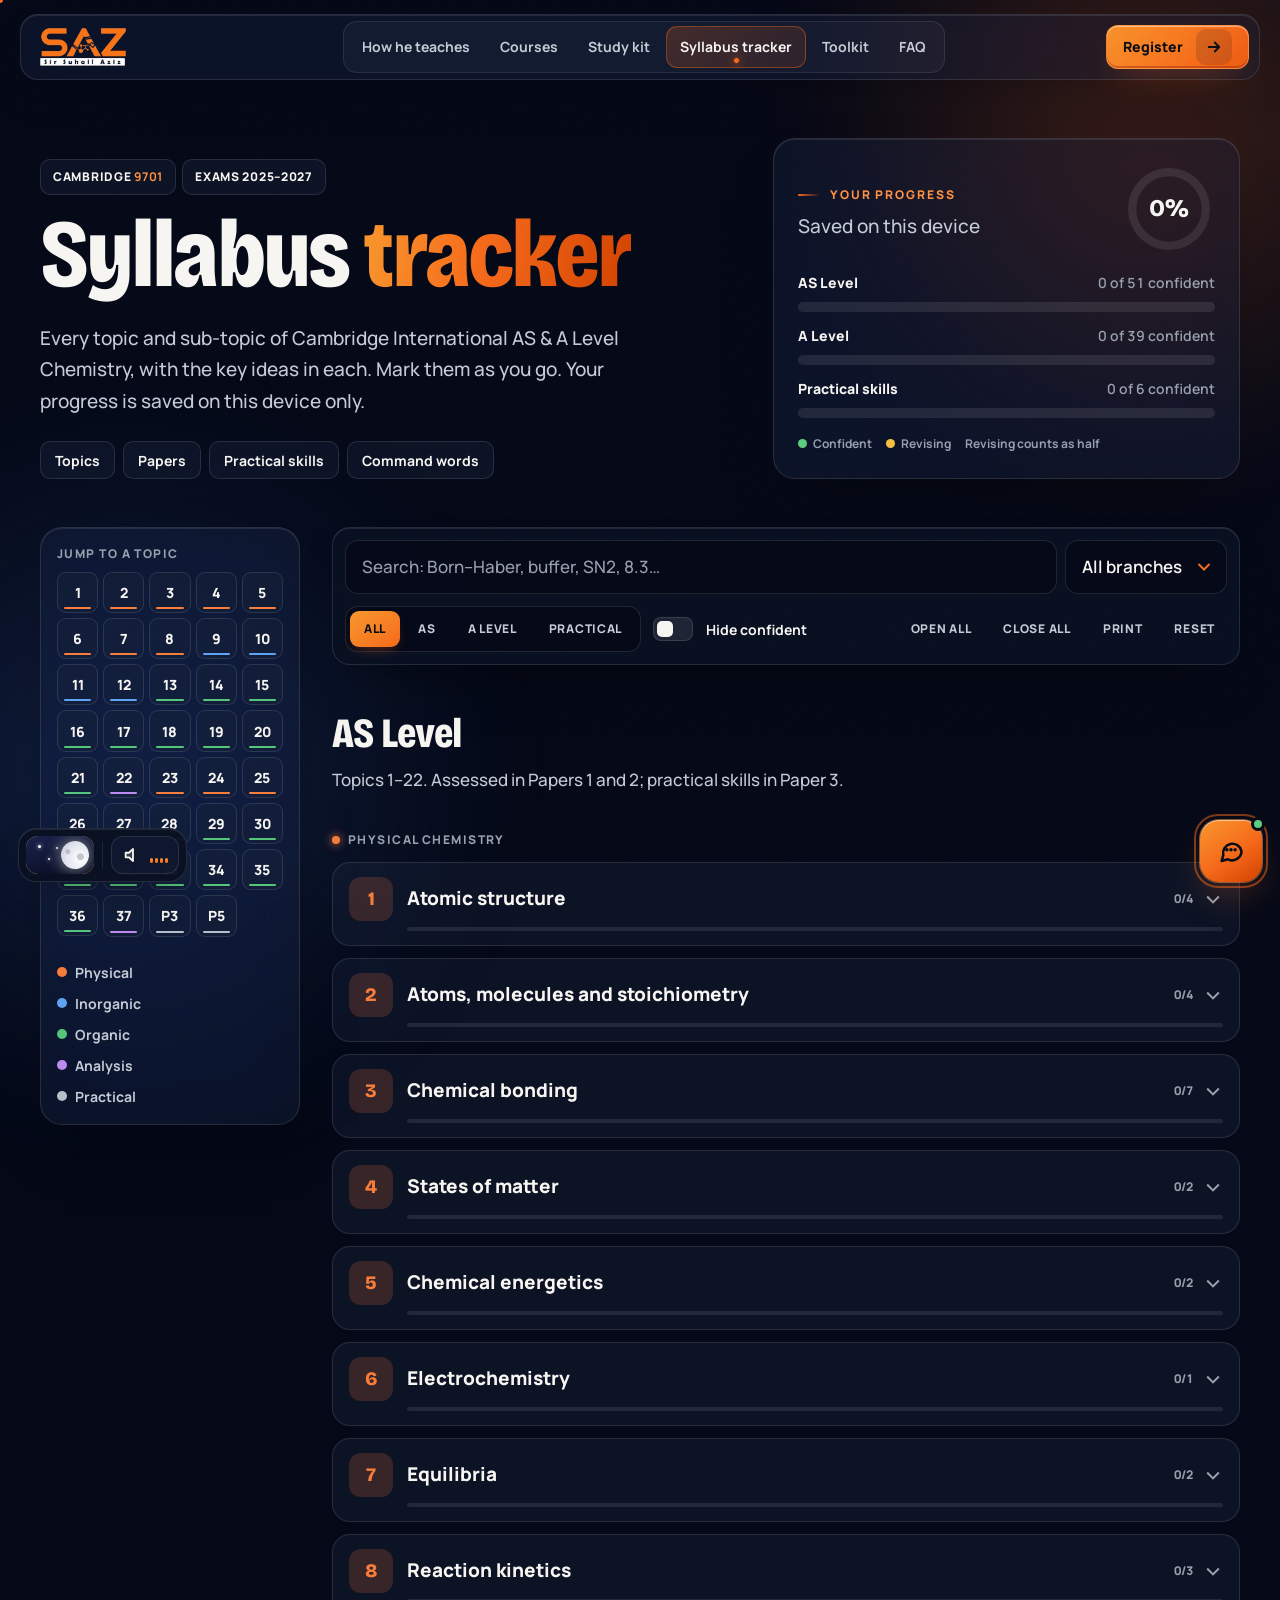
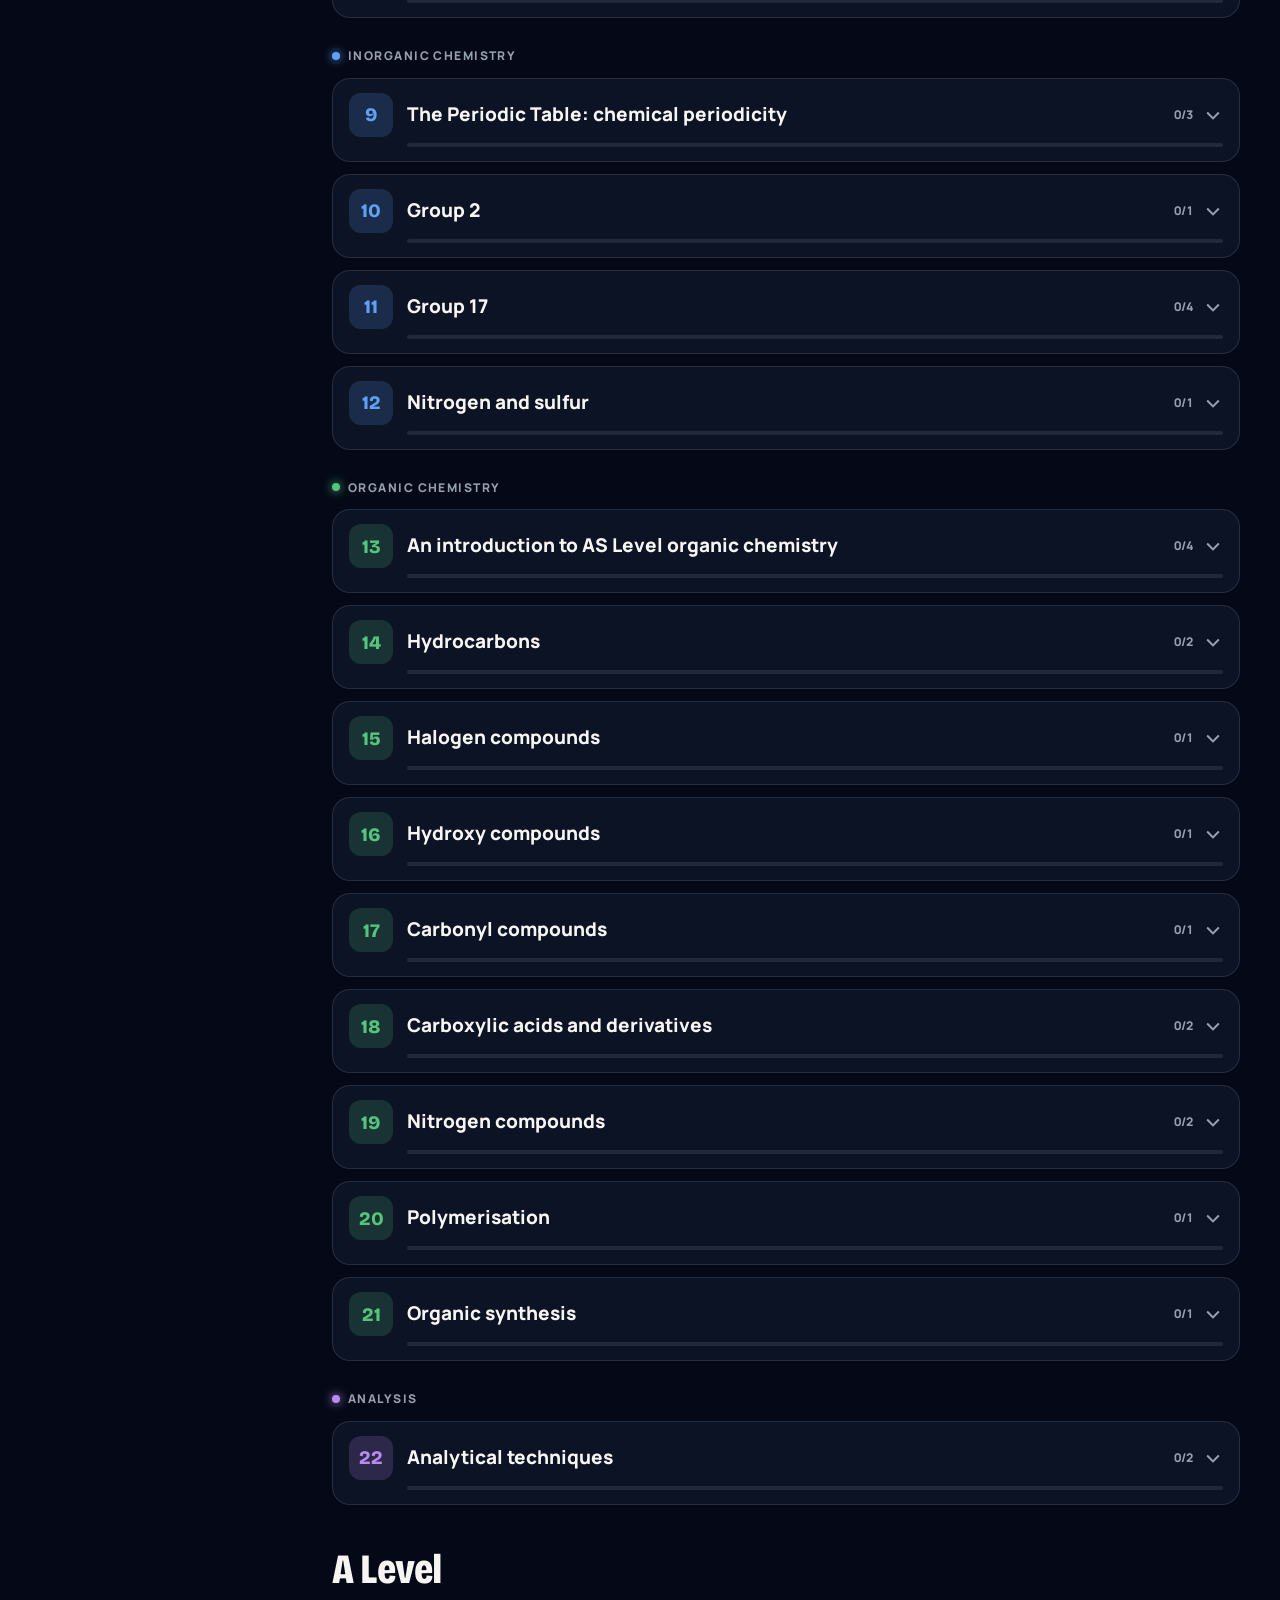
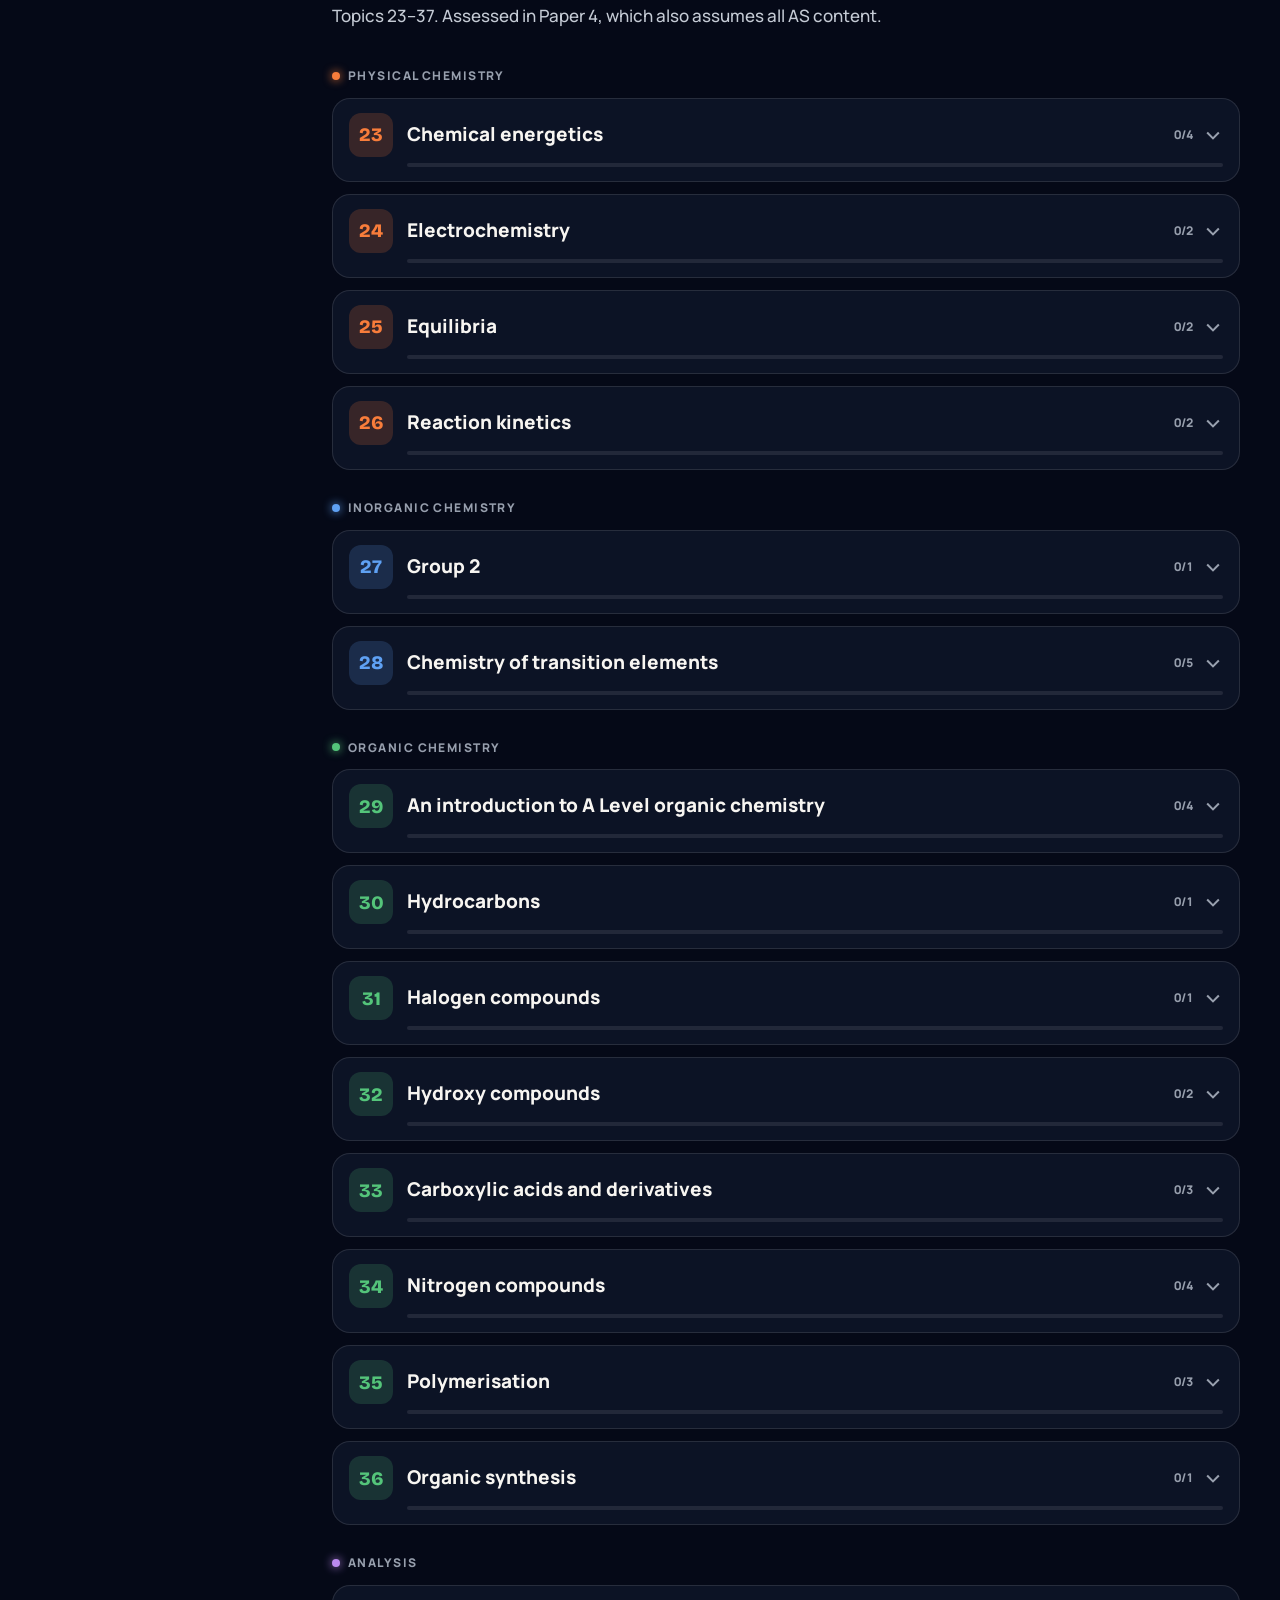
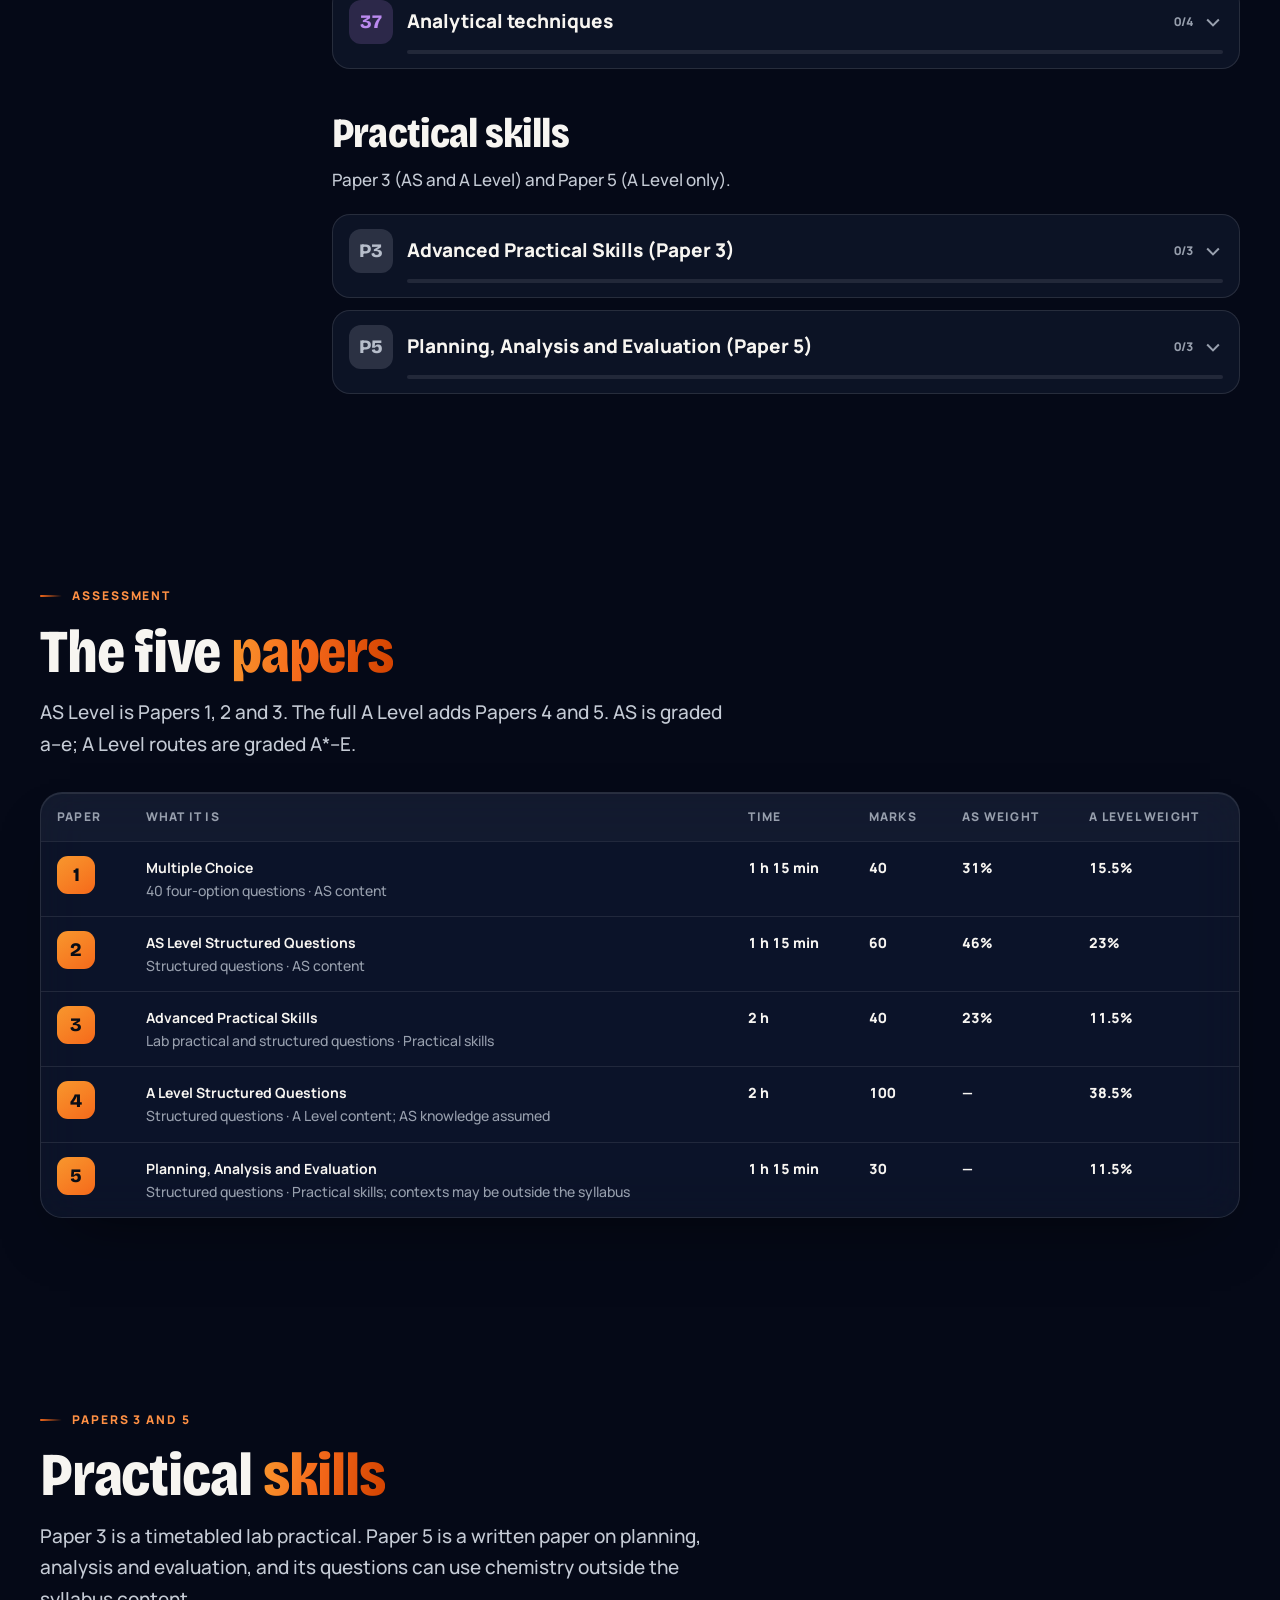
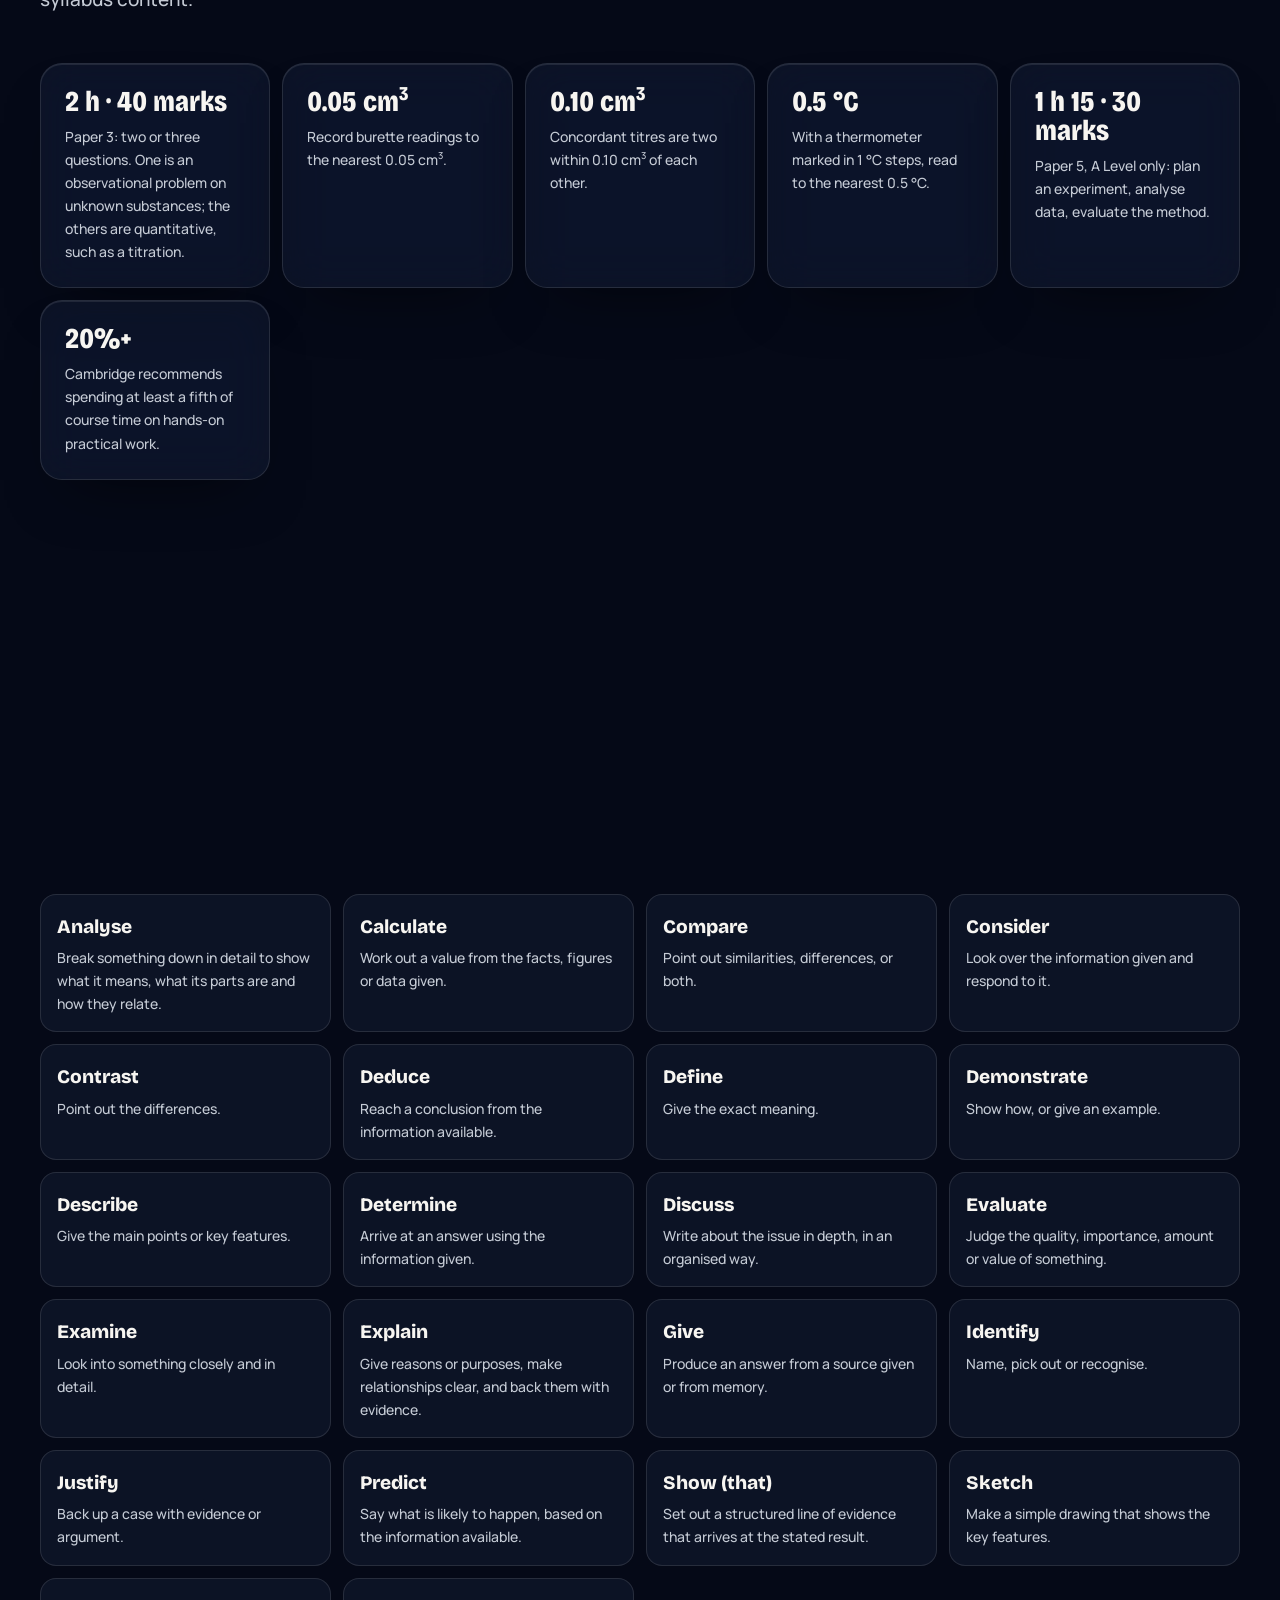
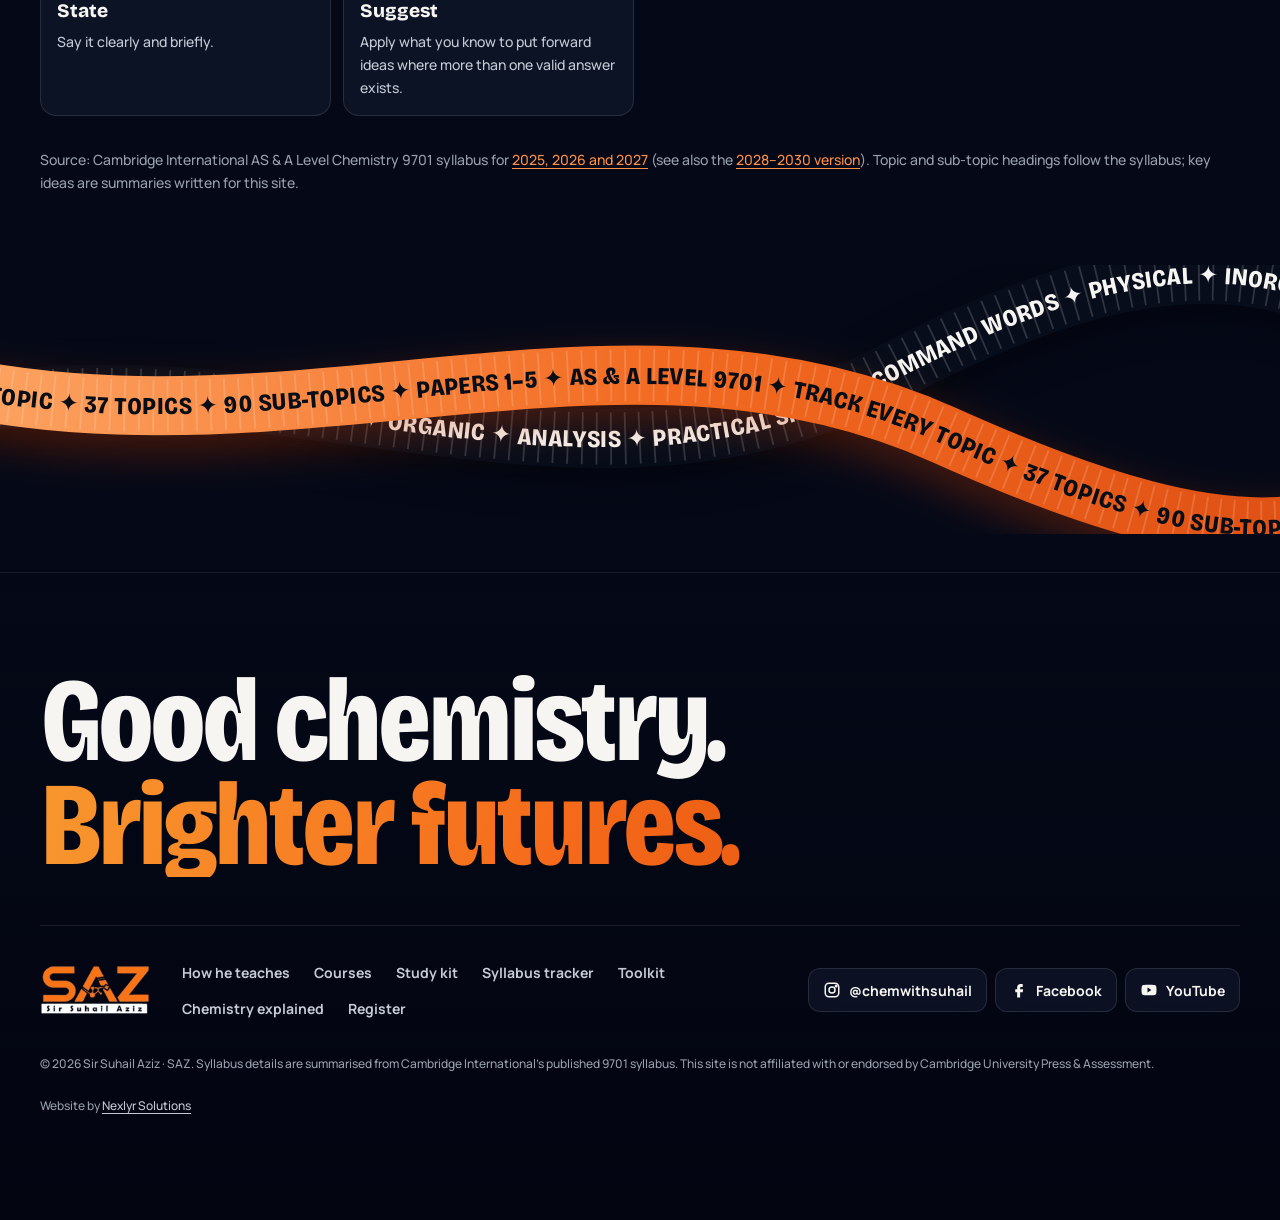
==== commit 77954232: "Add files via upload" ====
--- a/syllabus.html
+++ b/syllabus.html
@@ -269,9 +269,9 @@
 .spot:hover::before { opacity: 1; }
 
 /* reveal on scroll */
-[data-reveal] { opacity: 0; transform: translateY(28px); filter: blur(6px); transition: opacity var(--d-4) var(--ease-out), transform var(--d-4) var(--ease-out), filter var(--d-4) var(--ease-out); transition-delay: var(--delay, 0ms); }
-[data-reveal].is-in { opacity: 1; transform: none; filter: none; }
-.no-js [data-reveal] { opacity: 1; transform: none; filter: none; }
+[data-reveal] { opacity: 0; translate: 0 34px; rotate: x 14deg; scale: 0.97; filter: blur(6px); transform-origin: 50% 100%; transition: opacity var(--d-4) var(--ease-out), translate 1.1s var(--ease-out), rotate 1.1s var(--ease-out), scale 1.1s var(--ease-out), filter var(--d-4) var(--ease-out); transition-delay: var(--delay, 0ms); }
+[data-reveal].is-in { opacity: 1; translate: 0 0; rotate: x 0deg; scale: 1; filter: none; }
+.no-js [data-reveal] { opacity: 1; translate: 0 0; rotate: none; scale: 1; filter: none; }
 
 /* ---------- 5. Buttons ---------- */
 .btn {
@@ -370,35 +370,37 @@
 }
 .nav.is-hidden { transform: translate(-50%, calc(-100% - 24px)); }
 .nav__bar {
-  display: flex; align-items: center; gap: var(--s-4); height: var(--nav-h); padding: 0 10px 0 18px;
+  display: grid; grid-template-columns: minmax(0, 1fr) auto minmax(0, 1fr); align-items: center; gap: var(--s-4); height: var(--nav-h); padding: 0 10px 0 18px;
   border-radius: 18px; background: var(--glass); border: 1px solid var(--glass-border);
   -webkit-backdrop-filter: blur(22px) saturate(1.6); backdrop-filter: blur(22px) saturate(1.6);
   box-shadow: inset 0 1px 0 var(--glass-hi), 0 20px 50px -24px var(--shadow);
   transition: background-color var(--d-3) var(--ease-out), height var(--d-3) var(--ease-out);
 }
-.nav.is-scrolled .nav__bar { background: var(--glass-strong); }
-.brand { display: inline-flex; align-items: center; flex: none; transition: transform var(--d-2) var(--ease-spring); }
+.nav.is-scrolled .nav__bar { background: var(--glass-strong); height: 60px; }
+.brand { display: inline-flex; align-items: center; justify-self: start; transition: transform var(--d-2) var(--ease-spring); }
+.nav__center { justify-self: center; }
 .brand:hover { transform: scale(1.03); }
 .brand img { height: 40px; width: auto; }
 .brand .logo-light { display: none; }
 :root[data-theme="light"] .brand .logo-dark { display: none; }
 :root[data-theme="light"] .brand .logo-light { display: block; }
-.nav__links { display: none; margin-left: auto; list-style: none; gap: 2px; position: relative; }
+.nav__links { display: none; list-style: none; gap: 2px; position: relative; padding: 4px; border-radius: 14px; background: oklch(100% 0 0 / 0.035); border: 1px solid var(--line); }
+:root[data-theme="light"] .nav__links { background: oklch(20% 0.03 266 / 0.03); }
+.nav__ind { position: absolute; top: 4px; left: 0; height: 42px; width: 0; border-radius: 11px; z-index: 0; pointer-events: none; background: linear-gradient(145deg, oklch(68.5% 0.19 44 / 0.22), oklch(68.5% 0.19 44 / 0.1)); border: 1px solid oklch(68.5% 0.19 44 / 0.4); opacity: 0; transition: transform 520ms var(--ease-spring), width 520ms var(--ease-spring), opacity var(--d-2); }
+.nav__links li:not(.nav__ind) { position: relative; z-index: 1; }
 .nav__links a {
   position: relative; display: inline-flex; align-items: center; height: 42px; padding: 0 14px; border-radius: 11px;
   font-weight: 700; font-size: var(--text-sm); color: var(--text-2); white-space: nowrap;
   transition: color var(--d-2) var(--ease-out), background-color var(--d-2) var(--ease-out);
 }
-.nav__links a:hover { color: var(--text); background: oklch(100% 0 0 / 0.06); }
-:root[data-theme="light"] .nav__links a:hover { background: oklch(20% 0.03 266 / 0.05); }
+.nav__links a:hover, .nav__links a.is-ind { color: var(--text); }
 .nav__links a[aria-current="page"] { color: var(--text); }
-.nav__links a[aria-current="page"]::after { content: ""; position: absolute; left: 14px; right: 14px; bottom: 6px; height: 2px; border-radius: 2px; background: linear-gradient(90deg, var(--orange-2), var(--orange)); }
-.nav__actions { display: flex; align-items: center; gap: 8px; margin-left: auto; }
+.nav__links a[aria-current="page"]::after, .nav__links a.is-active::after { content: ""; position: absolute; left: 50%; bottom: 5px; width: 5px; height: 5px; margin-left: -2.5px; border-radius: 2px; transform: rotate(45deg); background: var(--orange); box-shadow: 0 0 8px var(--orange); }
+.nav__actions { display: flex; align-items: center; justify-content: flex-end; gap: 8px; justify-self: end; }
 .nav__cta { display: none; }
 @media (min-width: 560px) { .nav__cta { display: inline-flex; } }
 @media (min-width: 1100px) {
   .nav__links { display: flex; }
-  .nav__actions { margin-left: 8px; }
   .menu-btn { display: none; }
 }
 .menu-btn .mb { width: 20px; height: 14px; position: relative; }
@@ -818,7 +820,7 @@
 .contact .hand { font-size: 1.7rem; transform: rotate(-4deg); justify-self: start; margin-top: var(--s-3); }
 
 /* ---------- 19. Footer ---------- */
-.foot { position: relative; padding-block: var(--s-9) var(--s-6); margin-top: var(--s-8); border-top: 1px solid var(--line); background: linear-gradient(180deg, transparent, oklch(10% 0.03 266 / 0.6)); overflow: hidden; }
+.foot { position: relative; padding-block: var(--s-9) calc(var(--s-6) + 72px); margin-top: var(--s-8); border-top: 1px solid var(--line); background: linear-gradient(180deg, transparent, oklch(10% 0.03 266 / 0.6)); overflow: hidden; }
 :root[data-theme="light"] .foot { background: linear-gradient(180deg, transparent, oklch(92% 0.02 60 / 0.8)); }
 .foot__statement { font-family: var(--font-display); font-weight: 800; font-stretch: 75%; font-size: clamp(2.8rem, 1rem + 8vw, 8rem); line-height: 0.88; letter-spacing: -0.035em; margin-bottom: var(--s-7); }
 .foot__statement span { display: block; }
@@ -1131,7 +1133,7 @@
 /* ---------- 24. Motion preferences + print ---------- */
 @media (prefers-reduced-motion: reduce) {
   *, *::before, *::after { animation-duration: 1ms !important; animation-iteration-count: 1 !important; transition-duration: 1ms !important; scroll-behavior: auto !important; }
-  [data-reveal], .fade-up, .hero__title .line > span { opacity: 1 !important; transform: none !important; filter: none !important; }
+  [data-reveal], .fade-up, .hero__title .line > span { opacity: 1 !important; transform: none !important; translate: none !important; rotate: none !important; scale: none !important; filter: none !important; }
   .aurora i, .marquee__track, .hv__orbit i, .fcard { animation: none !important; }
 }
 @media print {
@@ -1143,12 +1145,161 @@
   .subs { display: block !important; }
   .sub::before { content: "☐ "; } .sub[data-status="2"]::before { content: "☑ "; }
 }
+
+/* =====================================================================
+   25. v3 — intro, cursor, dock, ribbons, 3D cards, extra motion
+   ===================================================================== */
+main .wrap, [data-stagger] { perspective: 1400px; }
+
+/* ---- intro (first visit per session) ---- */
+.intro { position: fixed; inset: 0; z-index: 300; display: grid; place-items: center; background: radial-gradient(70% 60% at 50% 45%, oklch(24% 0.06 266), oklch(11% 0.03 266)); clip-path: inset(0 0 0 0); transition: clip-path 900ms var(--ease-in-out); animation: intro-safety 0.01s 4s forwards; }
+.intro.is-done { clip-path: inset(0 0 100% 0); }
+@keyframes intro-safety { to { clip-path: inset(0 0 100% 0); visibility: hidden; } }
+.intro__in { display: grid; justify-items: center; gap: 22px; transition: opacity 400ms, transform 900ms var(--ease-in-out); }
+.intro.is-done .intro__in { opacity: 0; transform: translateY(-40px) scale(0.96); }
+.intro img { width: 170px; height: auto; opacity: 0; transform: translateY(12px); animation: intro-up 700ms 150ms var(--ease-out) forwards; }
+.intro__atom { position: relative; width: 92px; height: 92px; }
+.intro__atom b { position: absolute; left: 50%; top: 50%; width: 16px; height: 16px; margin: -8px; border-radius: 50%; background: radial-gradient(circle at 35% 35%, #fff, var(--orange-2) 40%, var(--orange)); box-shadow: 0 0 24px var(--orange); }
+.intro__atom i { position: absolute; inset: 0; border-radius: 50%; border: 1.5px solid oklch(100% 0 0 / 0.3); transform: rotate(var(--r)) rotateX(70deg); }
+.intro__atom i::after { content: ""; position: absolute; top: -4px; left: 50%; width: 8px; height: 8px; margin-left: -4px; border-radius: 50%; background: var(--orange-2); box-shadow: 0 0 10px var(--orange); animation: orbit 1.2s linear infinite; transform-origin: 4px 50px; }
+.intro__atom i:nth-child(1) { --r: 0deg; } .intro__atom i:nth-child(2) { --r: 60deg; } .intro__atom i:nth-child(3) { --r: -60deg; }
+.intro__atom i:nth-child(2)::after { animation-duration: 1.6s; } .intro__atom i:nth-child(3)::after { animation-duration: 2s; }
+.intro__bar { width: 160px; height: 3px; border-radius: 3px; background: oklch(100% 0 0 / 0.12); overflow: hidden; }
+.intro__bar i { display: block; height: 100%; width: 100%; background: linear-gradient(90deg, var(--orange-2), var(--orange)); transform-origin: left; animation: intro-bar 1.4s var(--ease-in-out) forwards; }
+@keyframes intro-up { to { opacity: 1; transform: none; } }
+@keyframes intro-bar { from { transform: scaleX(0); } to { transform: scaleX(1); } }
+
+/* ---- cursor ring (fine pointers only) ---- */
+.cursor { position: fixed; left: 0; top: 0; z-index: 250; pointer-events: none; display: none; }
+.has-cursor .cursor { display: block; }
+.cursor__ring, .cursor__dot { position: fixed; left: 0; top: 0; border-radius: 50%; pointer-events: none; will-change: transform; }
+.cursor__ring { width: 38px; height: 38px; margin: -19px 0 0 -19px; border: 1.5px solid oklch(68.5% 0.19 44 / 0.7); transition: width 300ms var(--ease-spring), height 300ms var(--ease-spring), margin 300ms var(--ease-spring), background-color 300ms, border-color 300ms, opacity 300ms; }
+.cursor__dot { width: 6px; height: 6px; margin: -3px 0 0 -3px; background: var(--orange); }
+.cursor.is-link .cursor__ring { width: 62px; height: 62px; margin: -31px 0 0 -31px; background: oklch(68.5% 0.19 44 / 0.12); border-color: oklch(68.5% 0.19 44 / 0.9); }
+.cursor.is-text .cursor__ring { opacity: 0; }
+.cursor.is-down .cursor__ring { width: 30px; height: 30px; margin: -15px 0 0 -15px; }
+.cursor.is-hidden { opacity: 0; }
+
+/* ---- bottom dock: day/night switch + sound ---- */
+.dock { position: fixed; left: 18px; bottom: 18px; z-index: 110; display: flex; align-items: center; gap: 8px; padding: 7px; border-radius: 18px;
+  background: var(--panel); border: 1px solid var(--glass-border); -webkit-backdrop-filter: blur(22px) saturate(1.6); backdrop-filter: blur(22px) saturate(1.6);
+  box-shadow: inset 0 1px 0 var(--glass-hi), 0 18px 40px -18px var(--shadow); }
+.dock__sep { width: 1px; height: 26px; background: var(--line); }
+.dock__tip { position: absolute; left: 0; bottom: calc(100% + 10px); padding: 7px 12px; border-radius: 10px; white-space: nowrap; font-size: var(--text-xs); font-weight: 800; background: var(--panel); border: 1px solid var(--glass-border); opacity: 0; transform: translateY(6px); pointer-events: none; transition: opacity var(--d-2), transform var(--d-3) var(--ease-spring); }
+.dock__tip.is-on { opacity: 1; transform: none; }
+.daynight { position: relative; width: 68px; height: 38px; padding: 0; border: 0; border-radius: 12px; overflow: hidden; flex: none; cursor: pointer;
+  background: linear-gradient(160deg, #ffd7a1 0%, #ff9a4d 55%, #f26a21 100%);
+  box-shadow: inset 0 2px 6px oklch(30% 0.1 40 / 0.35), inset 0 -1px 0 oklch(100% 0 0 / 0.4); transition: background-color 600ms; }
+.daynight::before { content: ""; position: absolute; inset: 0; background: linear-gradient(160deg, #1a2350 0%, #0e1430 60%, #070a1a 100%); opacity: 0; transition: opacity 600ms var(--ease-in-out); }
+:root:not([data-theme="light"]) .daynight::before { opacity: 1; }
+.daynight__sky { position: absolute; inset: 0; }
+.daynight__sky i { position: absolute; transition: opacity 500ms, transform 700ms var(--ease-spring); }
+.daynight__sky .s1, .daynight__sky .s2, .daynight__sky .s3 { width: 3px; height: 3px; border-radius: 50%; background: #fff; box-shadow: 0 0 4px #fff; opacity: 0; }
+.daynight__sky .s1 { left: 12px; top: 9px; } .daynight__sky .s2 { left: 22px; top: 22px; width: 2px; height: 2px; } .daynight__sky .s3 { left: 30px; top: 11px; width: 2px; height: 2px; }
+:root:not([data-theme="light"]) .daynight__sky .s1, :root:not([data-theme="light"]) .daynight__sky .s2, :root:not([data-theme="light"]) .daynight__sky .s3 { opacity: 1; animation: twinkle 2.4s infinite alternate; }
+.daynight__sky .s2 { animation-delay: .6s !important; } .daynight__sky .s3 { animation-delay: 1.2s !important; }
+@keyframes twinkle { to { opacity: 0.3; } }
+.daynight__sky .cl1, .daynight__sky .cl2 { height: 8px; border-radius: 6px; background: oklch(100% 0 0 / 0.85); }
+.daynight__sky .cl1 { width: 18px; right: 8px; top: 9px; } .daynight__sky .cl2 { width: 12px; right: 18px; top: 22px; opacity: 0.7; }
+:root:not([data-theme="light"]) .daynight__sky .cl1, :root:not([data-theme="light"]) .daynight__sky .cl2 { opacity: 0; transform: translateX(14px); }
+.daynight__knob { position: absolute; top: 5px; left: 5px; width: 28px; height: 28px; border-radius: 9px; overflow: hidden;
+  background: radial-gradient(circle at 35% 30%, #fff8e6, #ffd35c 55%, #ffb300); box-shadow: 0 0 14px #ffd35c, 0 3px 8px oklch(30% 0.1 40 / 0.4);
+  transition: transform 650ms var(--ease-spring), background 500ms, box-shadow 500ms, border-radius 500ms; }
+:root:not([data-theme="light"]) .daynight__knob { transform: translateX(30px) rotate(-200deg); border-radius: 50%; background: radial-gradient(circle at 35% 30%, #ffffff, #dfe3ee 60%, #b8bfd0); box-shadow: 0 0 16px oklch(90% 0.02 260 / 0.7), 0 3px 8px oklch(5% 0.03 266 / 0.5); }
+.daynight .crater { position: absolute; border-radius: 50%; background: oklch(70% 0.02 260 / 0.55); opacity: 0; transition: opacity 400ms; }
+.daynight .c1 { width: 7px; height: 7px; left: 6px; top: 7px; } .daynight .c2 { width: 5px; height: 5px; right: 6px; bottom: 6px; }
+:root:not([data-theme="light"]) .daynight .crater { opacity: 1; }
+.daynight:hover .daynight__knob { box-shadow: 0 0 22px #ffd35c, 0 3px 8px oklch(30% 0.1 40 / 0.4); }
+:root:not([data-theme="light"]) .daynight:hover .daynight__knob { box-shadow: 0 0 24px oklch(95% 0.02 260 / 0.9), 0 3px 8px oklch(5% 0.03 266 / 0.5); }
+.daynight:active .daynight__knob { width: 34px; }
+.daynight:focus-visible, .sound:focus-visible { outline: 2px solid var(--focus); outline-offset: 3px; }
+.sound { position: relative; display: grid; grid-template-columns: 22px auto; align-items: center; gap: 6px; height: 38px; padding: 0 10px; border: 1px solid var(--glass-border); border-radius: 12px; background: var(--glass); color: var(--text); cursor: pointer; transition: border-color var(--d-2), transform var(--d-2) var(--ease-spring); }
+.sound:hover { border-color: oklch(68.5% 0.19 44 / 0.6); transform: translateY(-1px); }
+.sound:active { transform: scale(0.94); }
+.sound svg { width: 22px; height: 22px; }
+.sound__x { opacity: 0; transition: opacity var(--d-2); }
+.sound__bars { display: flex; align-items: flex-end; gap: 2px; height: 16px; width: 18px; }
+.sound__bars i { flex: 1; height: 30%; border-radius: 2px; background: linear-gradient(180deg, var(--orange-2), var(--orange)); transition: height var(--d-3) var(--ease-out); }
+.sound[aria-pressed="true"] .sound__bars i { animation: eq 0.9s var(--ease-in-out) infinite alternate; }
+.sound__bars i:nth-child(2) { animation-delay: -0.3s !important; } .sound__bars i:nth-child(3) { animation-delay: -0.6s !important; } .sound__bars i:nth-child(4) { animation-delay: -0.15s !important; }
+@keyframes eq { 0% { height: 25%; } 50% { height: 100%; } 100% { height: 45%; } }
+.sound[aria-pressed="false"] .sound__x { opacity: 1; }
+.sound[aria-pressed="false"] .sound__bars i { height: 15%; background: var(--text-3); }
+@media (max-width: 520px) { .dock { left: 12px; bottom: 14px; padding: 6px; gap: 6px; } .daynight { width: 62px; height: 36px; } .daynight__knob { width: 26px; height: 26px; } :root:not([data-theme="light"]) .daynight__knob { transform: translateX(26px) rotate(-200deg); } .sound { height: 36px; padding: 0 8px; } }
+
+/* ---- curved crossing ribbons ---- */
+.ribbon { position: relative; width: 100%; height: clamp(190px, 21vw, 300px); margin-block: clamp(-30px, -2vw, -10px); pointer-events: none; overflow: hidden; z-index: 1; }
+.ribbon svg { position: absolute; inset: 0; width: 100%; height: 100%; overflow: visible; }
+.rb__band { fill: none; stroke-width: 66; stroke-linecap: butt; }
+.rb__band--orange { stroke: var(--rbg); filter: drop-shadow(0 18px 24px oklch(55% 0.19 40 / 0.35)); }
+.rb__band--dark { stroke: oklch(16% 0.03 266); filter: drop-shadow(0 14px 20px oklch(5% 0.03 266 / 0.45)); }
+:root[data-theme="light"] .rb__band--dark { stroke: oklch(22% 0.04 266); }
+.rb__edge { fill: none; stroke: oklch(100% 0 0 / 0.16); stroke-width: 58; stroke-dasharray: 2 14; }
+.rb__text { font-family: var(--font-display); font-weight: 800; font-stretch: 85%; font-size: 27px; letter-spacing: 0.02em; text-transform: uppercase; }
+.rb__text--orange { fill: oklch(16% 0.02 266); }
+.rb__text--dark { fill: oklch(97% 0.006 80); }
+.ribbon--single { height: clamp(150px, 15vw, 230px); }
+@media (max-width: 640px) { .rb__text { font-size: 30px; } .rb__band { stroke-width: 72; } }
+
+/* ---- 3D cards: tilt, glare, beam border ---- */
+@property --beam { syntax: "<angle>"; inherits: false; initial-value: 0deg; }
+.card3d { transform-style: preserve-3d; }
+.card3d > .fx { position: absolute; inset: 0; border-radius: inherit; pointer-events: none; z-index: 5; }
+.card3d > .fx::before { content: ""; position: absolute; inset: 0; border-radius: inherit; opacity: 0; transition: opacity 400ms var(--ease-out);
+  background: radial-gradient(520px circle at var(--gx, 50%) var(--gy, 0%), oklch(100% 0 0 / 0.16), transparent 45%); mix-blend-mode: soft-light; }
+:root[data-theme="light"] .card3d > .fx::before { background: radial-gradient(520px circle at var(--gx, 50%) var(--gy, 0%), oklch(100% 0 0 / 0.7), transparent 45%); mix-blend-mode: normal; }
+.card3d > .fx::after { content: ""; position: absolute; inset: 0; border-radius: inherit; padding: 1.5px; opacity: 0; transition: opacity 500ms var(--ease-out);
+  background: conic-gradient(from var(--beam), transparent 0deg, transparent 230deg, var(--orange-2) 290deg, var(--orange) 320deg, transparent 360deg);
+  -webkit-mask: linear-gradient(#000 0 0) content-box, linear-gradient(#000 0 0); -webkit-mask-composite: xor; mask: linear-gradient(#000 0 0) content-box exclude, linear-gradient(#000 0 0);
+  animation: beam 3.2s linear infinite; animation-play-state: paused; }
+.card3d.is-hot > .fx::before { opacity: 1; }
+.card3d.is-hot > .fx::after { opacity: 1; animation-play-state: running; }
+@keyframes beam { to { --beam: 360deg; } }
+.card3d.is-hot { box-shadow: inset 0 1px 0 var(--glass-hi), 0 30px 60px -24px var(--shadow), 0 0 0 1px oklch(68.5% 0.19 44 / 0.15); }
+
+/* scroll-driven 3D roll for list cards (Chrome/Edge); others use the reveal */
+@supports (animation-timeline: view()) {
+  @media (prefers-reduced-motion: no-preference) {
+    .topic, .cw div, .tbl-wrap { animation: roll-in linear both; animation-timeline: view(); animation-range: entry 0% entry 90%; transform-origin: 50% 100%; }
+    @keyframes roll-in { from { opacity: 0.2; rotate: x 22deg; scale: 0.94; translate: 0 30px; } to { opacity: 1; rotate: x 0deg; scale: 1; translate: 0 0; } }
+  }
+}
+
+/* periodic table wave-in */
+.ptable.is-wave .el { animation: el-in 700ms var(--ease-spring) both; animation-delay: calc(var(--z) * 7ms); }
+@keyframes el-in { from { opacity: 0; transform: translateY(14px) rotateX(70deg) scale(0.7); } }
+
+/* hero scroll parallax */
+.hero__copy, .hero__visual { will-change: transform, opacity; }
+
+/* ---- footer: compact on phones ---- */
+@media (max-width: 640px) {
+  .foot { padding-block: var(--s-7) calc(var(--s-6) + 60px); margin-top: var(--s-6); }
+  .foot__statement { font-size: clamp(2.2rem, 11vw, 3rem); margin-bottom: var(--s-5); }
+  .foot__row { gap: var(--s-4); padding-top: var(--s-5); }
+  .foot__brand img { height: 40px; }
+  .foot__links { display: grid; grid-template-columns: repeat(2, minmax(0, 1fr)); gap: 10px 16px; }
+  .foot__links a { font-size: var(--text-sm); }
+  .foot .socials { gap: 6px; }
+  .foot .social { width: 44px; padding: 0; justify-content: center; }
+  .foot .social span { display: none; }
+  .foot__small { margin-top: var(--s-4); font-size: 0.6875rem; }
+}
 </style>
   
   <script>(function(){var d=document.documentElement;d.classList.remove("no-js");setTimeout(function(){if(!window.SAZ_READY){d.classList.add("no-js","is-loaded")}},4500);})();</script>
 </head>
 <body data-page="syllabus">
 <a class="skip" href="#main">Skip to content</a>
+<div class="intro" id="intro" aria-hidden="true">
+  <div class="intro__in">
+    <div class="intro__atom"><i></i><i></i><i></i><b></b></div>
+    <img src="[data-uri]" alt="" width="322" height="147">
+    <div class="intro__bar"><i></i></div>
+  </div>
+</div>
+<script>(function(){var n=document.getElementById("intro");try{if(sessionStorage.getItem("saz.intro")||matchMedia("(prefers-reduced-motion: reduce)").matches){n.remove()}else{sessionStorage.setItem("saz.intro","1");document.documentElement.classList.add("has-intro")}}catch(e){n.remove()}})();</script>
+<div class="cursor" aria-hidden="true"><i class="cursor__ring"></i><i class="cursor__dot"></i></div>
 <div class="aurora" aria-hidden="true"><i></i><i></i></div>
 <div class="scene" aria-hidden="true"><canvas id="scene"></canvas></div>
 <div class="grain" aria-hidden="true"></div>
@@ -1159,19 +1310,9 @@
       <img class="logo-dark" src="[data-uri]" alt="SAZ — Sir Suhail Aziz" width="322" height="147">
       <img class="logo-light" src="[data-uri]" alt="SAZ — Sir Suhail Aziz" width="379" height="165">
     </a>
-    <nav aria-label="Main"><ul class="nav__links"><li><a href="index.html#teaching">How he teaches</a></li><li><a href="index.html#courses">Courses</a></li><li><a href="index.html#store">Study kit</a></li><li><a href="syllabus.html" aria-current="page">Syllabus tracker</a></li><li><a href="toolkit.html">Toolkit</a></li><li><a href="index.html#faq">FAQ</a></li></ul></nav>
+    <nav class="nav__center" aria-label="Main"><ul class="nav__links"><li><a href="index.html#teaching">How he teaches</a></li><li><a href="index.html#courses">Courses</a></li><li><a href="index.html#store">Study kit</a></li><li><a href="syllabus.html" aria-current="page">Syllabus tracker</a></li><li><a href="toolkit.html">Toolkit</a></li><li><a href="index.html#faq">FAQ</a></li><li class="nav__ind" aria-hidden="true"></li></ul></nav>
     <div class="nav__actions">
-      <button class="icon-btn theme-toggle" type="button" data-theme-toggle aria-label="Switch theme">
-  <svg viewBox="0 0 24 24" aria-hidden="true">
-    <mask id="tt-mask"><rect x="-4" y="-4" width="32" height="32" fill="#fff"/><circle class="tt-cut" cx="30" cy="-2" r="7" fill="#000"/></mask>
-    <circle class="tt-core" cx="12" cy="12" r="5" mask="url(#tt-mask)"/>
-    <g class="tt-rays" fill="none" stroke-width="2" stroke-linecap="round">
-      <line x1="12" y1="1.5" x2="12" y2="3.5"/><line x1="12" y1="20.5" x2="12" y2="22.5"/><line x1="1.5" y1="12" x2="3.5" y2="12"/><line x1="20.5" y1="12" x2="22.5" y2="12"/>
-      <line x1="4.6" y1="4.6" x2="6" y2="6"/><line x1="18" y1="18" x2="19.4" y2="19.4"/><line x1="4.6" y1="19.4" x2="6" y2="18"/><line x1="18" y1="6" x2="19.4" y2="4.6"/>
-    </g>
-  </svg>
-</button>
-      <a class="btn btn--primary btn--sm nav__cta" href="index.html#register" data-magnetic><span>Register</span></a>
+      <a class="btn btn--primary btn--sm nav__cta" href="index.html#register" data-magnetic><span>Register</span><span class="btn__icon"><svg viewBox="0 0 24 24" fill="none" stroke="currentColor" stroke-width="2.4" stroke-linecap="round" stroke-linejoin="round" aria-hidden="true"><path d="M5 12h14M13 6l6 6-6 6"/></svg><svg viewBox="0 0 24 24" fill="none" stroke="currentColor" stroke-width="2.4" stroke-linecap="round" stroke-linejoin="round" aria-hidden="true"><path d="M5 12h14M13 6l6 6-6 6"/></svg></span></a>
       <button class="icon-btn menu-btn" type="button" data-menu-btn aria-expanded="false" aria-controls="menu" aria-label="Open menu"><span class="mb" aria-hidden="true"><i></i><i></i><i></i></span></button>
     </div>
   </div>
@@ -1202,7 +1343,7 @@
       </div>
     </div>
   </section>
-  <script>requestAnimationFrame(function(){document.documentElement.classList.add("is-loaded")})</script>
+  <script>if(!document.getElementById("intro"))requestAnimationFrame(function(){document.documentElement.classList.add("is-loaded")})</script>
 
   <div class="wrap tracker">
     <aside class="side glass thin-scroll" aria-label="Jump to a topic">
@@ -1298,6 +1439,13 @@
   </section>
 </main>
 
+<div class="ribbon" aria-hidden="true">
+  <svg viewBox="0 0 1440 300" preserveAspectRatio="xMidYMid slice" focusable="false">
+    <defs><path id="rbsa" d="M-200,90 C 260,270 660,10 1060,190 S 1520,280 1700,170"/><path id="rbsb" d="M-200,200 C 240,30 620,320 1000,120 S 1480,40 1700,120"/>
+      <linearGradient id="rbsg" x1="0" x2="1"><stop offset="0" stop-color="#ffb070"/><stop offset=".5" stop-color="#f26a21"/><stop offset="1" stop-color="#d9480f"/></linearGradient></defs>
+    <g style="--rbg:url(#rbsg)"><use href="#rbsb" class="rb__band rb__band--dark"/><use href="#rbsb" class="rb__edge"/><text class="rb__text rb__text--dark" dy="0.36em"><textPath href="#rbsb" data-ribbon="-1" data-chunk="Physical ✦ Inorganic ✦ Organic ✦ Analysis ✦ Practical skills ✦ Command words ✦ ">Physical ✦ Inorganic ✦ Organic ✦ Analysis ✦ Practical skills ✦ Command words ✦ </textPath></text><use href="#rbsa" class="rb__band rb__band--orange"/><use href="#rbsa" class="rb__edge"/><text class="rb__text rb__text--orange" dy="0.36em"><textPath href="#rbsa" data-ribbon="1" data-chunk="37 topics ✦ 90 sub-topics ✦ Papers 1–5 ✦ AS & A Level 9701 ✦ Track every topic ✦ ">37 topics ✦ 90 sub-topics ✦ Papers 1–5 ✦ AS & A Level 9701 ✦ Track every topic ✦ </textPath></text></g>
+  </svg>
+</div>
 <footer class="foot">
   <div class="wrap">
     <p class="foot__statement" data-reveal><span>Good chemistry.</span><span class="grad">Brighter futures.</span></p>
@@ -1347,6 +1495,18 @@
     <p class="chat__note">Automated assistant. For anything personal, message Sir Suhail directly.</p>
   </div>
 </section>
+<div class="dock" role="group" aria-label="Display and sound">
+  <button class="daynight" type="button" data-theme-toggle role="switch" aria-checked="true" aria-label="Dark mode">
+    <span class="daynight__sky" aria-hidden="true"><i class="s1"></i><i class="s2"></i><i class="s3"></i><i class="cl1"></i><i class="cl2"></i></span>
+    <span class="daynight__knob" aria-hidden="true"><i class="crater c1"></i><i class="crater c2"></i></span>
+  </button>
+  <span class="dock__sep" aria-hidden="true"></span>
+  <button class="sound" type="button" data-sound-toggle aria-pressed="true" aria-label="Sound effects on">
+    <svg viewBox="0 0 24 24" fill="none" stroke="currentColor" stroke-width="2" stroke-linecap="round" stroke-linejoin="round" aria-hidden="true"><path d="M4 9.5h3.5L12 5.5v13l-4.5-4H4z" fill="currentColor" fill-opacity=".18"/><path class="sound__x" d="M16 9.5l5 5M21 9.5l-5 5"/></svg>
+    <span class="sound__bars" aria-hidden="true"><i></i><i></i><i></i><i></i></span>
+  </button>
+  <span class="dock__tip" role="status" aria-live="polite"></span>
+</div>
 <script>
 /* ==================================================================
    SITE SETTINGS — Sir Suhail Aziz · SAZ
@@ -1724,11 +1884,11 @@
 
 </script>
 <script>/* three.js (MIT) + Lenis (MIT) + SAZ 3D scene */
-(()=>{function pa(i,t,e){return Math.max(i,Math.min(t,e))}var $s=class{constructor(){this.isRunning=!1,this.value=0,this.from=0,this.to=0,this.currentTime=0}advance(t){var e;if(!this.isRunning)return;let n=!1;if(this.duration&&this.easing){this.currentTime+=t;let s=pa(0,this.currentTime/this.duration,1);n=s>=1;let r=n?1:this.easing(s);this.value=this.from+(this.to-this.from)*r}else this.lerp?(this.value=function(r,o,a,l){return function(h,f,d){return(1-d)*h+d*f}(r,o,1-Math.exp(-a*l))}(this.value,this.to,60*this.lerp,t),Math.round(this.value)===this.to&&(this.value=this.to,n=!0)):(this.value=this.to,n=!0);n&&this.stop(),(e=this.onUpdate)===null||e===void 0||e.call(this,this.value,n)}stop(){this.isRunning=!1}fromTo(t,e,{lerp:n,duration:s,easing:r,onStart:o,onUpdate:a}){this.from=this.value=t,this.to=e,this.lerp=n,this.duration=s,this.easing=r,this.currentTime=0,this.isRunning=!0,o==null||o(),this.onUpdate=a}},Ks=class{constructor(t,e,{autoResize:n=!0,debounce:s=250}={}){this.wrapper=t,this.content=e,this.width=0,this.height=0,this.scrollHeight=0,this.scrollWidth=0,this.resize=()=>{this.onWrapperResize(),this.onContentResize()},this.onWrapperResize=()=>{this.wrapper instanceof Window?(this.width=window.innerWidth,this.height=window.innerHeight):(this.width=this.wrapper.clientWidth,this.height=this.wrapper.clientHeight)},this.onContentResize=()=>{this.wrapper instanceof Window?(this.scrollHeight=this.content.scrollHeight,this.scrollWidth=this.content.scrollWidth):(this.scrollHeight=this.wrapper.scrollHeight,this.scrollWidth=this.wrapper.scrollWidth)},n&&(this.debouncedResize=function(o,a){let l;return function(...c){let h=this;clearTimeout(l),l=setTimeout(()=>{l=void 0,o.apply(h,c)},a)}}(this.resize,s),this.wrapper instanceof Window?window.addEventListener("resize",this.debouncedResize,!1):(this.wrapperResizeObserver=new ResizeObserver(this.debouncedResize),this.wrapperResizeObserver.observe(this.wrapper)),this.contentResizeObserver=new ResizeObserver(this.debouncedResize),this.contentResizeObserver.observe(this.content)),this.resize()}destroy(){var t,e;(t=this.wrapperResizeObserver)===null||t===void 0||t.disconnect(),(e=this.contentResizeObserver)===null||e===void 0||e.disconnect(),this.wrapper===window&&this.debouncedResize&&window.removeEventListener("resize",this.debouncedResize,!1)}get limit(){return{x:this.scrollWidth-this.width,y:this.scrollHeight-this.height}}},Vi=class{constructor(){this.events={}}emit(t,...e){var n;let s=this.events[t]||[];for(let r=0,o=s.length;r<o;r++)(n=s[r])===null||n===void 0||n.call(s,...e)}on(t,e){var n;return!((n=this.events[t])===null||n===void 0)&&n.push(e)||(this.events[t]=[e]),()=>{var s;this.events[t]=(s=this.events[t])===null||s===void 0?void 0:s.filter(r=>e!==r)}}off(t,e){var n;this.events[t]=(n=this.events[t])===null||n===void 0?void 0:n.filter(s=>e!==s)}destroy(){this.events={}}},fa=100/6,on={passive:!1},Qs=class{constructor(t,e={wheelMultiplier:1,touchMultiplier:1}){this.element=t,this.options=e,this.touchStart={x:0,y:0},this.lastDelta={x:0,y:0},this.window={width:0,height:0},this.emitter=new Vi,this.onTouchStart=n=>{let{clientX:s,clientY:r}=n.targetTouches?n.targetTouches[0]:n;this.touchStart.x=s,this.touchStart.y=r,this.lastDelta={x:0,y:0},this.emitter.emit("scroll",{deltaX:0,deltaY:0,event:n})},this.onTouchMove=n=>{let{clientX:s,clientY:r}=n.targetTouches?n.targetTouches[0]:n,o=-(s-this.touchStart.x)*this.options.touchMultiplier,a=-(r-this.touchStart.y)*this.options.touchMultiplier;this.touchStart.x=s,this.touchStart.y=r,this.lastDelta={x:o,y:a},this.emitter.emit("scroll",{deltaX:o,deltaY:a,event:n})},this.onTouchEnd=n=>{this.emitter.emit("scroll",{deltaX:this.lastDelta.x,deltaY:this.lastDelta.y,event:n})},this.onWheel=n=>{let{deltaX:s,deltaY:r,deltaMode:o}=n;s*=o===1?fa:o===2?this.window.width:1,r*=o===1?fa:o===2?this.window.height:1,s*=this.options.wheelMultiplier,r*=this.options.wheelMultiplier,this.emitter.emit("scroll",{deltaX:s,deltaY:r,event:n})},this.onWindowResize=()=>{this.window={width:window.innerWidth,height:window.innerHeight}},window.addEventListener("resize",this.onWindowResize,!1),this.onWindowResize(),this.element.addEventListener("wheel",this.onWheel,on),this.element.addEventListener("touchstart",this.onTouchStart,on),this.element.addEventListener("touchmove",this.onTouchMove,on),this.element.addEventListener("touchend",this.onTouchEnd,on)}on(t,e){return this.emitter.on(t,e)}destroy(){this.emitter.destroy(),window.removeEventListener("resize",this.onWindowResize,!1),this.element.removeEventListener("wheel",this.onWheel,on),this.element.removeEventListener("touchstart",this.onTouchStart,on),this.element.removeEventListener("touchmove",this.onTouchMove,on),this.element.removeEventListener("touchend",this.onTouchEnd,on)}},Hi=class{constructor({wrapper:t=window,content:e=document.documentElement,eventsTarget:n=t,smoothWheel:s=!0,syncTouch:r=!1,syncTouchLerp:o=.075,touchInertiaMultiplier:a=35,duration:l,easing:c=w=>Math.min(1,1.001-Math.pow(2,-10*w)),lerp:h=.1,infinite:f=!1,orientation:d="vertical",gestureOrientation:m="vertical",touchMultiplier:_=1,wheelMultiplier:y=1,autoResize:p=!0,prevent:u,virtualScroll:E,__experimental__naiveDimensions:S=!1}={}){this._isScrolling=!1,this._isStopped=!1,this._isLocked=!1,this._preventNextNativeScrollEvent=!1,this._resetVelocityTimeout=null,this.time=0,this.userData={},this.lastVelocity=0,this.velocity=0,this.direction=0,this.animate=new $s,this.emitter=new Vi,this.onPointerDown=w=>{w.button===1&&this.reset()},this.onVirtualScroll=w=>{if(typeof this.options.virtualScroll=="function"&&this.options.virtualScroll(w)===!1)return;let{deltaX:D,deltaY:T,event:A}=w;if(this.emitter.emit("virtual-scroll",{deltaX:D,deltaY:T,event:A}),A.ctrlKey)return;let U=A.type.includes("touch"),$=A.type.includes("wheel");if(this.isTouching=A.type==="touchstart"||A.type==="touchmove",this.options.syncTouch&&U&&A.type==="touchstart"&&!this.isStopped&&!this.isLocked)return void this.reset();let g=D===0&&T===0,M=this.options.gestureOrientation==="vertical"&&T===0||this.options.gestureOrientation==="horizontal"&&D===0;if(g||M)return;let B=A.composedPath();B=B.slice(0,B.indexOf(this.rootElement));let N=this.options.prevent;if(B.find(Q=>{var G,st,ot,Z,Mt;return Q instanceof HTMLElement&&(typeof N=="function"&&(N==null?void 0:N(Q))||((G=Q.hasAttribute)===null||G===void 0?void 0:G.call(Q,"data-lenis-prevent"))||U&&((st=Q.hasAttribute)===null||st===void 0?void 0:st.call(Q,"data-lenis-prevent-touch"))||$&&((ot=Q.hasAttribute)===null||ot===void 0?void 0:ot.call(Q,"data-lenis-prevent-wheel"))||((Z=Q.classList)===null||Z===void 0?void 0:Z.contains("lenis"))&&!(!((Mt=Q.classList)===null||Mt===void 0)&&Mt.contains("lenis-stopped")))}))return;if(this.isStopped||this.isLocked)return void A.preventDefault();if(!(this.options.syncTouch&&U||this.options.smoothWheel&&$))return this.isScrolling="native",void this.animate.stop();A.preventDefault();let V=T;this.options.gestureOrientation==="both"?V=Math.abs(T)>Math.abs(D)?T:D:this.options.gestureOrientation==="horizontal"&&(V=D);let K=U&&this.options.syncTouch,k=U&&A.type==="touchend"&&Math.abs(V)>5;k&&(V=this.velocity*this.options.touchInertiaMultiplier),this.scrollTo(this.targetScroll+V,Object.assign({programmatic:!1},K?{lerp:k?this.options.syncTouchLerp:1}:{lerp:this.options.lerp,duration:this.options.duration,easing:this.options.easing}))},this.onNativeScroll=()=>{if(this._resetVelocityTimeout!==null&&(clearTimeout(this._resetVelocityTimeout),this._resetVelocityTimeout=null),this._preventNextNativeScrollEvent)this._preventNextNativeScrollEvent=!1;else if(this.isScrolling===!1||this.isScrolling==="native"){let w=this.animatedScroll;this.animatedScroll=this.targetScroll=this.actualScroll,this.lastVelocity=this.velocity,this.velocity=this.animatedScroll-w,this.direction=Math.sign(this.animatedScroll-w),this.isScrolling="native",this.emit(),this.velocity!==0&&(this._resetVelocityTimeout=setTimeout(()=>{this.lastVelocity=this.velocity,this.velocity=0,this.isScrolling=!1,this.emit()},400))}},window.lenisVersion="1.1.13",t&&t!==document.documentElement&&t!==document.body||(t=window),this.options={wrapper:t,content:e,eventsTarget:n,smoothWheel:s,syncTouch:r,syncTouchLerp:o,touchInertiaMultiplier:a,duration:l,easing:c,lerp:h,infinite:f,gestureOrientation:m,orientation:d,touchMultiplier:_,wheelMultiplier:y,autoResize:p,prevent:u,virtualScroll:E,__experimental__naiveDimensions:S},this.dimensions=new Ks(t,e,{autoResize:p}),this.updateClassName(),this.targetScroll=this.animatedScroll=this.actualScroll,this.options.wrapper.addEventListener("scroll",this.onNativeScroll,!1),this.options.wrapper.addEventListener("pointerdown",this.onPointerDown,!1),this.virtualScroll=new Qs(n,{touchMultiplier:_,wheelMultiplier:y}),this.virtualScroll.on("scroll",this.onVirtualScroll)}destroy(){this.emitter.destroy(),this.options.wrapper.removeEventListener("scroll",this.onNativeScroll,!1),this.options.wrapper.removeEventListener("pointerdown",this.onPointerDown,!1),this.virtualScroll.destroy(),this.dimensions.destroy(),this.cleanUpClassName()}on(t,e){return this.emitter.on(t,e)}off(t,e){return this.emitter.off(t,e)}setScroll(t){this.isHorizontal?this.rootElement.scrollLeft=t:this.rootElement.scrollTop=t}resize(){this.dimensions.resize(),this.animatedScroll=this.targetScroll=this.actualScroll,this.emit()}emit(){this.emitter.emit("scroll",this)}reset(){this.isLocked=!1,this.isScrolling=!1,this.animatedScroll=this.targetScroll=this.actualScroll,this.lastVelocity=this.velocity=0,this.animate.stop()}start(){this.isStopped&&(this.isStopped=!1,this.reset())}stop(){this.isStopped||(this.isStopped=!0,this.animate.stop(),this.reset())}raf(t){let e=t-(this.time||t);this.time=t,this.animate.advance(.001*e)}scrollTo(t,{offset:e=0,immediate:n=!1,lock:s=!1,duration:r=this.options.duration,easing:o=this.options.easing,lerp:a=this.options.lerp,onStart:l,onComplete:c,force:h=!1,programmatic:f=!0,userData:d}={}){if(!this.isStopped&&!this.isLocked||h){if(typeof t=="string"&&["top","left","start"].includes(t))t=0;else if(typeof t=="string"&&["bottom","right","end"].includes(t))t=this.limit;else{let m;if(typeof t=="string"?m=document.querySelector(t):t instanceof HTMLElement&&(t!=null&&t.nodeType)&&(m=t),m){if(this.options.wrapper!==window){let y=this.rootElement.getBoundingClientRect();e-=this.isHorizontal?y.left:y.top}let _=m.getBoundingClientRect();t=(this.isHorizontal?_.left:_.top)+this.animatedScroll}}if(typeof t=="number"){if(t+=e,t=Math.round(t),this.options.infinite?f&&(this.targetScroll=this.animatedScroll=this.scroll):t=pa(0,t,this.limit),t===this.targetScroll)return l==null||l(this),void(c==null||c(this));if(this.userData=d!=null?d:{},n)return this.animatedScroll=this.targetScroll=t,this.setScroll(this.scroll),this.reset(),this.preventNextNativeScrollEvent(),this.emit(),c==null||c(this),void(this.userData={});f||(this.targetScroll=t),this.animate.fromTo(this.animatedScroll,t,{duration:r,easing:o,lerp:a,onStart:()=>{s&&(this.isLocked=!0),this.isScrolling="smooth",l==null||l(this)},onUpdate:(m,_)=>{this.isScrolling="smooth",this.lastVelocity=this.velocity,this.velocity=m-this.animatedScroll,this.direction=Math.sign(this.velocity),this.animatedScroll=m,this.setScroll(this.scroll),f&&(this.targetScroll=m),_||this.emit(),_&&(this.reset(),this.emit(),c==null||c(this),this.userData={},this.preventNextNativeScrollEvent())}})}}}preventNextNativeScrollEvent(){this._preventNextNativeScrollEvent=!0,requestAnimationFrame(()=>{this._preventNextNativeScrollEvent=!1})}get rootElement(){return this.options.wrapper===window?document.documentElement:this.options.wrapper}get limit(){return this.options.__experimental__naiveDimensions?this.isHorizontal?this.rootElement.scrollWidth-this.rootElement.clientWidth:this.rootElement.scrollHeight-this.rootElement.clientHeight:this.dimensions.limit[this.isHorizontal?"x":"y"]}get isHorizontal(){return this.options.orientation==="horizontal"}get actualScroll(){return this.isHorizontal?this.rootElement.scrollLeft:this.rootElement.scrollTop}get scroll(){return this.options.infinite?function(e,n){return(e%n+n)%n}(this.animatedScroll,this.limit):this.animatedScroll}get progress(){return this.limit===0?1:this.scroll/this.limit}get isScrolling(){return this._isScrolling}set isScrolling(t){this._isScrolling!==t&&(this._isScrolling=t,this.updateClassName())}get isStopped(){return this._isStopped}set isStopped(t){this._isStopped!==t&&(this._isStopped=t,this.updateClassName())}get isLocked(){return this._isLocked}set isLocked(t){this._isLocked!==t&&(this._isLocked=t,this.updateClassName())}get isSmooth(){return this.isScrolling==="smooth"}get className(){let t="lenis";return this.isStopped&&(t+=" lenis-stopped"),this.isLocked&&(t+=" lenis-locked"),this.isScrolling&&(t+=" lenis-scrolling"),this.isScrolling==="smooth"&&(t+=" lenis-smooth"),t}updateClassName(){this.cleanUpClassName(),this.rootElement.className=`${this.rootElement.className} ${this.className}`.trim()}cleanUpClassName(){this.rootElement.className=this.rootElement.className.replace(/lenis(-\w+)?/g,"").trim()}};var qo="169";var Wl=0,ma=1,Xl=2;var ml=1,ql=2,Ke=3,_n=0,me=1,je=2,mn=0,ii=1,ga=2,_a=3,xa=4,Yl=5,Rn=100,Zl=101,Jl=102,$l=103,Kl=104,Ql=200,jl=201,tc=202,ec=203,Pr=204,Ir=205,nc=206,ic=207,sc=208,rc=209,oc=210,ac=211,lc=212,cc=213,hc=214,Lr=0,Ur=1,Dr=2,ai=3,Nr=4,Fr=5,Or=6,Br=7,gl=0,uc=1,dc=2,gn=0,fc=1,pc=2,mc=3,Yo=4,gc=5,_c=6,xc=7;var _l=300,li=301,ci=302,zr=303,kr=304,Hs=306,Vr=1e3,In=1001,Hr=1002,Ce=1003,vc=1004;var Gi=1005;var Fe=1006,js=1007;var Ln=1008;var nn=1009,xl=1010,vl=1011,Ii=1012,Zo=1013,Un=1014,tn=1015,Bi=1016,Jo=1017,$o=1018,hi=1020,yl=35902,Ml=1021,Sl=1022,Oe=1023,bl=1024,wl=1025,si=1026,ui=1027,El=1028,Ko=1029,Al=1030,Qo=1031;var jo=1033,us=33776,ds=33777,fs=33778,ps=33779,Gr=35840,Wr=35841,Xr=35842,qr=35843,Yr=36196,Zr=37492,Jr=37496,$r=37808,Kr=37809,Qr=37810,jr=37811,to=37812,eo=37813,no=37814,io=37815,so=37816,ro=37817,oo=37818,ao=37819,lo=37820,co=37821,ms=36492,ho=36494,uo=36495,Tl=36283,fo=36284,po=36285,mo=36286;var _s=2300,go=2301,tr=2302,va=2400,ya=2401,Ma=2402;var yc=3200,Mc=3201;var Rl=0,Sc=1,fn="",Re="srgb",vn="srgb-linear",ta="display-p3",Gs="display-p3-linear",xs="linear",jt="srgb",vs="rec709",ys="p3";var Vn=7680;var Sa=519,bc=512,wc=513,Ec=514,Cl=515,Ac=516,Tc=517,Rc=518,Cc=519,ba=35044;var wa="300 es",en=2e3,Ms=2001,xn=class{addEventListener(t,e){this._listeners===void 0&&(this._listeners={});let n=this._listeners;n[t]===void 0&&(n[t]=[]),n[t].indexOf(e)===-1&&n[t].push(e)}hasEventListener(t,e){if(this._listeners===void 0)return!1;let n=this._listeners;return n[t]!==void 0&&n[t].indexOf(e)!==-1}removeEventListener(t,e){if(this._listeners===void 0)return;let s=this._listeners[t];if(s!==void 0){let r=s.indexOf(e);r!==-1&&s.splice(r,1)}}dispatchEvent(t){if(this._listeners===void 0)return;let n=this._listeners[t.type];if(n!==void 0){t.target=this;let s=n.slice(0);for(let r=0,o=s.length;r<o;r++)s[r].call(this,t);t.target=null}}},ue=["00","01","02","03","04","05","06","07","08","09","0a","0b","0c","0d","0e","0f","10","11","12","13","14","15","16","17","18","19","1a","1b","1c","1d","1e","1f","20","21","22","23","24","25","26","27","28","29","2a","2b","2c","2d","2e","2f","30","31","32","33","34","35","36","37","38","39","3a","3b","3c","3d","3e","3f","40","41","42","43","44","45","46","47","48","49","4a","4b","4c","4d","4e","4f","50","51","52","53","54","55","56","57","58","59","5a","5b","5c","5d","5e","5f","60","61","62","63","64","65","66","67","68","69","6a","6b","6c","6d","6e","6f","70","71","72","73","74","75","76","77","78","79","7a","7b","7c","7d","7e","7f","80","81","82","83","84","85","86","87","88","89","8a","8b","8c","8d","8e","8f","90","91","92","93","94","95","96","97","98","99","9a","9b","9c","9d","9e","9f","a0","a1","a2","a3","a4","a5","a6","a7","a8","a9","aa","ab","ac","ad","ae","af","b0","b1","b2","b3","b4","b5","b6","b7","b8","b9","ba","bb","bc","bd","be","bf","c0","c1","c2","c3","c4","c5","c6","c7","c8","c9","ca","cb","cc","cd","ce","cf","d0","d1","d2","d3","d4","d5","d6","d7","d8","d9","da","db","dc","dd","de","df","e0","e1","e2","e3","e4","e5","e6","e7","e8","e9","ea","eb","ec","ed","ee","ef","f0","f1","f2","f3","f4","f5","f6","f7","f8","f9","fa","fb","fc","fd","fe","ff"],Ea=1234567,Ri=Math.PI/180,Li=180/Math.PI;function xi(){let i=Math.random()*4294967295|0,t=Math.random()*4294967295|0,e=Math.random()*4294967295|0,n=Math.random()*4294967295|0;return(ue[i&255]+ue[i>>8&255]+ue[i>>16&255]+ue[i>>24&255]+"-"+ue[t&255]+ue[t>>8&255]+"-"+ue[t>>16&15|64]+ue[t>>24&255]+"-"+ue[e&63|128]+ue[e>>8&255]+"-"+ue[e>>16&255]+ue[e>>24&255]+ue[n&255]+ue[n>>8&255]+ue[n>>16&255]+ue[n>>24&255]).toLowerCase()}function fe(i,t,e){return Math.max(t,Math.min(e,i))}function ea(i,t){return(i%t+t)%t}function Pc(i,t,e,n,s){return n+(i-t)*(s-n)/(e-t)}function Ic(i,t,e){return i!==t?(e-i)/(t-i):0}function Ci(i,t,e){return(1-e)*i+e*t}function Lc(i,t,e,n){return Ci(i,t,1-Math.exp(-e*n))}function Uc(i,t=1){return t-Math.abs(ea(i,t*2)-t)}function Dc(i,t,e){return i<=t?0:i>=e?1:(i=(i-t)/(e-t),i*i*(3-2*i))}function Nc(i,t,e){return i<=t?0:i>=e?1:(i=(i-t)/(e-t),i*i*i*(i*(i*6-15)+10))}function Fc(i,t){return i+Math.floor(Math.random()*(t-i+1))}function Oc(i,t){return i+Math.random()*(t-i)}function Bc(i){return i*(.5-Math.random())}function zc(i){i!==void 0&&(Ea=i);let t=Ea+=1831565813;return t=Math.imul(t^t>>>15,t|1),t^=t+Math.imul(t^t>>>7,t|61),((t^t>>>14)>>>0)/4294967296}function kc(i){return i*Ri}function Vc(i){return i*Li}function Hc(i){return(i&i-1)===0&&i!==0}function Gc(i){return Math.pow(2,Math.ceil(Math.log(i)/Math.LN2))}function Wc(i){return Math.pow(2,Math.floor(Math.log(i)/Math.LN2))}function Xc(i,t,e,n,s){let r=Math.cos,o=Math.sin,a=r(e/2),l=o(e/2),c=r((t+n)/2),h=o((t+n)/2),f=r((t-n)/2),d=o((t-n)/2),m=r((n-t)/2),_=o((n-t)/2);switch(s){case"XYX":i.set(a*h,l*f,l*d,a*c);break;case"YZY":i.set(l*d,a*h,l*f,a*c);break;case"ZXZ":i.set(l*f,l*d,a*h,a*c);break;case"XZX":i.set(a*h,l*_,l*m,a*c);break;case"YXY":i.set(l*m,a*h,l*_,a*c);break;case"ZYZ":i.set(l*_,l*m,a*h,a*c);break;default:console.warn("THREE.MathUtils: .setQuaternionFromProperEuler() encountered an unknown order: "+s)}}function ei(i,t){switch(t.constructor){case Float32Array:return i;case Uint32Array:return i/4294967295;case Uint16Array:return i/65535;case Uint8Array:return i/255;case Int32Array:return Math.max(i/2147483647,-1);case Int16Array:return Math.max(i/32767,-1);case Int8Array:return Math.max(i/127,-1);default:throw new Error("Invalid component type.")}}function _e(i,t){switch(t.constructor){case Float32Array:return i;case Uint32Array:return Math.round(i*4294967295);case Uint16Array:return Math.round(i*65535);case Uint8Array:return Math.round(i*255);case Int32Array:return Math.round(i*2147483647);case Int16Array:return Math.round(i*32767);case Int8Array:return Math.round(i*127);default:throw new Error("Invalid component type.")}}var We={DEG2RAD:Ri,RAD2DEG:Li,generateUUID:xi,clamp:fe,euclideanModulo:ea,mapLinear:Pc,inverseLerp:Ic,lerp:Ci,damp:Lc,pingpong:Uc,smoothstep:Dc,smootherstep:Nc,randInt:Fc,randFloat:Oc,randFloatSpread:Bc,seededRandom:zc,degToRad:kc,radToDeg:Vc,isPowerOfTwo:Hc,ceilPowerOfTwo:Gc,floorPowerOfTwo:Wc,setQuaternionFromProperEuler:Xc,normalize:_e,denormalize:ei},kt=class i{constructor(t=0,e=0){i.prototype.isVector2=!0,this.x=t,this.y=e}get width(){return this.x}set width(t){this.x=t}get height(){return this.y}set height(t){this.y=t}set(t,e){return this.x=t,this.y=e,this}setScalar(t){return this.x=t,this.y=t,this}setX(t){return this.x=t,this}setY(t){return this.y=t,this}setComponent(t,e){switch(t){case 0:this.x=e;break;case 1:this.y=e;break;default:throw new Error("index is out of range: "+t)}return this}getComponent(t){switch(t){case 0:return this.x;case 1:return this.y;default:throw new Error("index is out of range: "+t)}}clone(){return new this.constructor(this.x,this.y)}copy(t){return this.x=t.x,this.y=t.y,this}add(t){return this.x+=t.x,this.y+=t.y,this}addScalar(t){return this.x+=t,this.y+=t,this}addVectors(t,e){return this.x=t.x+e.x,this.y=t.y+e.y,this}addScaledVector(t,e){return this.x+=t.x*e,this.y+=t.y*e,this}sub(t){return this.x-=t.x,this.y-=t.y,this}subScalar(t){return this.x-=t,this.y-=t,this}subVectors(t,e){return this.x=t.x-e.x,this.y=t.y-e.y,this}multiply(t){return this.x*=t.x,this.y*=t.y,this}multiplyScalar(t){return this.x*=t,this.y*=t,this}divide(t){return this.x/=t.x,this.y/=t.y,this}divideScalar(t){return this.multiplyScalar(1/t)}applyMatrix3(t){let e=this.x,n=this.y,s=t.elements;return this.x=s[0]*e+s[3]*n+s[6],this.y=s[1]*e+s[4]*n+s[7],this}min(t){return this.x=Math.min(this.x,t.x),this.y=Math.min(this.y,t.y),this}max(t){return this.x=Math.max(this.x,t.x),this.y=Math.max(this.y,t.y),this}clamp(t,e){return this.x=Math.max(t.x,Math.min(e.x,this.x)),this.y=Math.max(t.y,Math.min(e.y,this.y)),this}clampScalar(t,e){return this.x=Math.max(t,Math.min(e,this.x)),this.y=Math.max(t,Math.min(e,this.y)),this}clampLength(t,e){let n=this.length();return this.divideScalar(n||1).multiplyScalar(Math.max(t,Math.min(e,n)))}floor(){return this.x=Math.floor(this.x),this.y=Math.floor(this.y),this}ceil(){return this.x=Math.ceil(this.x),this.y=Math.ceil(this.y),this}round(){return this.x=Math.round(this.x),this.y=Math.round(this.y),this}roundToZero(){return this.x=Math.trunc(this.x),this.y=Math.trunc(this.y),this}negate(){return this.x=-this.x,this.y=-this.y,this}dot(t){return this.x*t.x+this.y*t.y}cross(t){return this.x*t.y-this.y*t.x}lengthSq(){return this.x*this.x+this.y*this.y}length(){return Math.sqrt(this.x*this.x+this.y*this.y)}manhattanLength(){return Math.abs(this.x)+Math.abs(this.y)}normalize(){return this.divideScalar(this.length()||1)}angle(){return Math.atan2(-this.y,-this.x)+Math.PI}angleTo(t){let e=Math.sqrt(this.lengthSq()*t.lengthSq());if(e===0)return Math.PI/2;let n=this.dot(t)/e;return Math.acos(fe(n,-1,1))}distanceTo(t){return Math.sqrt(this.distanceToSquared(t))}distanceToSquared(t){let e=this.x-t.x,n=this.y-t.y;return e*e+n*n}manhattanDistanceTo(t){return Math.abs(this.x-t.x)+Math.abs(this.y-t.y)}setLength(t){return this.normalize().multiplyScalar(t)}lerp(t,e){return this.x+=(t.x-this.x)*e,this.y+=(t.y-this.y)*e,this}lerpVectors(t,e,n){return this.x=t.x+(e.x-t.x)*n,this.y=t.y+(e.y-t.y)*n,this}equals(t){return t.x===this.x&&t.y===this.y}fromArray(t,e=0){return this.x=t[e],this.y=t[e+1],this}toArray(t=[],e=0){return t[e]=this.x,t[e+1]=this.y,t}fromBufferAttribute(t,e){return this.x=t.getX(e),this.y=t.getY(e),this}rotateAround(t,e){let n=Math.cos(e),s=Math.sin(e),r=this.x-t.x,o=this.y-t.y;return this.x=r*n-o*s+t.x,this.y=r*s+o*n+t.y,this}random(){return this.x=Math.random(),this.y=Math.random(),this}*[Symbol.iterator](){yield this.x,yield this.y}},Ut=class i{constructor(t,e,n,s,r,o,a,l,c){i.prototype.isMatrix3=!0,this.elements=[1,0,0,0,1,0,0,0,1],t!==void 0&&this.set(t,e,n,s,r,o,a,l,c)}set(t,e,n,s,r,o,a,l,c){let h=this.elements;return h[0]=t,h[1]=s,h[2]=a,h[3]=e,h[4]=r,h[5]=l,h[6]=n,h[7]=o,h[8]=c,this}identity(){return this.set(1,0,0,0,1,0,0,0,1),this}copy(t){let e=this.elements,n=t.elements;return e[0]=n[0],e[1]=n[1],e[2]=n[2],e[3]=n[3],e[4]=n[4],e[5]=n[5],e[6]=n[6],e[7]=n[7],e[8]=n[8],this}extractBasis(t,e,n){return t.setFromMatrix3Column(this,0),e.setFromMatrix3Column(this,1),n.setFromMatrix3Column(this,2),this}setFromMatrix4(t){let e=t.elements;return this.set(e[0],e[4],e[8],e[1],e[5],e[9],e[2],e[6],e[10]),this}multiply(t){return this.multiplyMatrices(this,t)}premultiply(t){return this.multiplyMatrices(t,this)}multiplyMatrices(t,e){let n=t.elements,s=e.elements,r=this.elements,o=n[0],a=n[3],l=n[6],c=n[1],h=n[4],f=n[7],d=n[2],m=n[5],_=n[8],y=s[0],p=s[3],u=s[6],E=s[1],S=s[4],w=s[7],D=s[2],T=s[5],A=s[8];return r[0]=o*y+a*E+l*D,r[3]=o*p+a*S+l*T,r[6]=o*u+a*w+l*A,r[1]=c*y+h*E+f*D,r[4]=c*p+h*S+f*T,r[7]=c*u+h*w+f*A,r[2]=d*y+m*E+_*D,r[5]=d*p+m*S+_*T,r[8]=d*u+m*w+_*A,this}multiplyScalar(t){let e=this.elements;return e[0]*=t,e[3]*=t,e[6]*=t,e[1]*=t,e[4]*=t,e[7]*=t,e[2]*=t,e[5]*=t,e[8]*=t,this}determinant(){let t=this.elements,e=t[0],n=t[1],s=t[2],r=t[3],o=t[4],a=t[5],l=t[6],c=t[7],h=t[8];return e*o*h-e*a*c-n*r*h+n*a*l+s*r*c-s*o*l}invert(){let t=this.elements,e=t[0],n=t[1],s=t[2],r=t[3],o=t[4],a=t[5],l=t[6],c=t[7],h=t[8],f=h*o-a*c,d=a*l-h*r,m=c*r-o*l,_=e*f+n*d+s*m;if(_===0)return this.set(0,0,0,0,0,0,0,0,0);let y=1/_;return t[0]=f*y,t[1]=(s*c-h*n)*y,t[2]=(a*n-s*o)*y,t[3]=d*y,t[4]=(h*e-s*l)*y,t[5]=(s*r-a*e)*y,t[6]=m*y,t[7]=(n*l-c*e)*y,t[8]=(o*e-n*r)*y,this}transpose(){let t,e=this.elements;return t=e[1],e[1]=e[3],e[3]=t,t=e[2],e[2]=e[6],e[6]=t,t=e[5],e[5]=e[7],e[7]=t,this}getNormalMatrix(t){return this.setFromMatrix4(t).invert().transpose()}transposeIntoArray(t){let e=this.elements;return t[0]=e[0],t[1]=e[3],t[2]=e[6],t[3]=e[1],t[4]=e[4],t[5]=e[7],t[6]=e[2],t[7]=e[5],t[8]=e[8],this}setUvTransform(t,e,n,s,r,o,a){let l=Math.cos(r),c=Math.sin(r);return this.set(n*l,n*c,-n*(l*o+c*a)+o+t,-s*c,s*l,-s*(-c*o+l*a)+a+e,0,0,1),this}scale(t,e){return this.premultiply(er.makeScale(t,e)),this}rotate(t){return this.premultiply(er.makeRotation(-t)),this}translate(t,e){return this.premultiply(er.makeTranslation(t,e)),this}makeTranslation(t,e){return t.isVector2?this.set(1,0,t.x,0,1,t.y,0,0,1):this.set(1,0,t,0,1,e,0,0,1),this}makeRotation(t){let e=Math.cos(t),n=Math.sin(t);return this.set(e,-n,0,n,e,0,0,0,1),this}makeScale(t,e){return this.set(t,0,0,0,e,0,0,0,1),this}equals(t){let e=this.elements,n=t.elements;for(let s=0;s<9;s++)if(e[s]!==n[s])return!1;return!0}fromArray(t,e=0){for(let n=0;n<9;n++)this.elements[n]=t[n+e];return this}toArray(t=[],e=0){let n=this.elements;return t[e]=n[0],t[e+1]=n[1],t[e+2]=n[2],t[e+3]=n[3],t[e+4]=n[4],t[e+5]=n[5],t[e+6]=n[6],t[e+7]=n[7],t[e+8]=n[8],t}clone(){return new this.constructor().fromArray(this.elements)}},er=new Ut;function Pl(i){for(let t=i.length-1;t>=0;--t)if(i[t]>=65535)return!0;return!1}function Ss(i){return document.createElementNS("http://www.w3.org/1999/xhtml",i)}function qc(){let i=Ss("canvas");return i.style.display="block",i}var Aa={};function gs(i){i in Aa||(Aa[i]=!0,console.warn(i))}function Yc(i,t,e){return new Promise(function(n,s){function r(){switch(i.clientWaitSync(t,i.SYNC_FLUSH_COMMANDS_BIT,0)){case i.WAIT_FAILED:s();break;case i.TIMEOUT_EXPIRED:setTimeout(r,e);break;default:n()}}setTimeout(r,e)})}function Zc(i){let t=i.elements;t[2]=.5*t[2]+.5*t[3],t[6]=.5*t[6]+.5*t[7],t[10]=.5*t[10]+.5*t[11],t[14]=.5*t[14]+.5*t[15]}function Jc(i){let t=i.elements;t[11]===-1?(t[10]=-t[10]-1,t[14]=-t[14]):(t[10]=-t[10],t[14]=-t[14]+1)}var Ta=new Ut().set(.8224621,.177538,0,.0331941,.9668058,0,.0170827,.0723974,.9105199),Ra=new Ut().set(1.2249401,-.2249404,0,-.0420569,1.0420571,0,-.0196376,-.0786361,1.0982735),Mi={[vn]:{transfer:xs,primaries:vs,luminanceCoefficients:[.2126,.7152,.0722],toReference:i=>i,fromReference:i=>i},[Re]:{transfer:jt,primaries:vs,luminanceCoefficients:[.2126,.7152,.0722],toReference:i=>i.convertSRGBToLinear(),fromReference:i=>i.convertLinearToSRGB()},[Gs]:{transfer:xs,primaries:ys,luminanceCoefficients:[.2289,.6917,.0793],toReference:i=>i.applyMatrix3(Ra),fromReference:i=>i.applyMatrix3(Ta)},[ta]:{transfer:jt,primaries:ys,luminanceCoefficients:[.2289,.6917,.0793],toReference:i=>i.convertSRGBToLinear().applyMatrix3(Ra),fromReference:i=>i.applyMatrix3(Ta).convertLinearToSRGB()}},$c=new Set([vn,Gs]),qt={enabled:!0,_workingColorSpace:vn,get workingColorSpace(){return this._workingColorSpace},set workingColorSpace(i){if(!$c.has(i))throw new Error(`Unsupported working color space, "${i}".`);this._workingColorSpace=i},convert:function(i,t,e){if(this.enabled===!1||t===e||!t||!e)return i;let n=Mi[t].toReference,s=Mi[e].fromReference;return s(n(i))},fromWorkingColorSpace:function(i,t){return this.convert(i,this._workingColorSpace,t)},toWorkingColorSpace:function(i,t){return this.convert(i,t,this._workingColorSpace)},getPrimaries:function(i){return Mi[i].primaries},getTransfer:function(i){return i===fn?xs:Mi[i].transfer},getLuminanceCoefficients:function(i,t=this._workingColorSpace){return i.fromArray(Mi[t].luminanceCoefficients)}};function ri(i){return i<.04045?i*.0773993808:Math.pow(i*.9478672986+.0521327014,2.4)}function nr(i){return i<.0031308?i*12.92:1.055*Math.pow(i,.41666)-.055}var Hn,_o=class{static getDataURL(t){if(/^data:/i.test(t.src)||typeof HTMLCanvasElement=="undefined")return t.src;let e;if(t instanceof HTMLCanvasElement)e=t;else{Hn===void 0&&(Hn=Ss("canvas")),Hn.width=t.width,Hn.height=t.height;let n=Hn.getContext("2d");t instanceof ImageData?n.putImageData(t,0,0):n.drawImage(t,0,0,t.width,t.height),e=Hn}return e.width>2048||e.height>2048?(console.warn("THREE.ImageUtils.getDataURL: Image converted to jpg for performance reasons",t),e.toDataURL("image/jpeg",.6)):e.toDataURL("image/png")}static sRGBToLinear(t){if(typeof HTMLImageElement!="undefined"&&t instanceof HTMLImageElement||typeof HTMLCanvasElement!="undefined"&&t instanceof HTMLCanvasElement||typeof ImageBitmap!="undefined"&&t instanceof ImageBitmap){let e=Ss("canvas");e.width=t.width,e.height=t.height;let n=e.getContext("2d");n.drawImage(t,0,0,t.width,t.height);let s=n.getImageData(0,0,t.width,t.height),r=s.data;for(let o=0;o<r.length;o++)r[o]=ri(r[o]/255)*255;return n.putImageData(s,0,0),e}else if(t.data){let e=t.data.slice(0);for(let n=0;n<e.length;n++)e instanceof Uint8Array||e instanceof Uint8ClampedArray?e[n]=Math.floor(ri(e[n]/255)*255):e[n]=ri(e[n]);return{data:e,width:t.width,height:t.height}}else return console.warn("THREE.ImageUtils.sRGBToLinear(): Unsupported image type. No color space conversion applied."),t}},Kc=0,bs=class{constructor(t=null){this.isSource=!0,Object.defineProperty(this,"id",{value:Kc++}),this.uuid=xi(),this.data=t,this.dataReady=!0,this.version=0}set needsUpdate(t){t===!0&&this.version++}toJSON(t){let e=t===void 0||typeof t=="string";if(!e&&t.images[this.uuid]!==void 0)return t.images[this.uuid];let n={uuid:this.uuid,url:""},s=this.data;if(s!==null){let r;if(Array.isArray(s)){r=[];for(let o=0,a=s.length;o<a;o++)s[o].isDataTexture?r.push(ir(s[o].image)):r.push(ir(s[o]))}else r=ir(s);n.url=r}return e||(t.images[this.uuid]=n),n}};function ir(i){return typeof HTMLImageElement!="undefined"&&i instanceof HTMLImageElement||typeof HTMLCanvasElement!="undefined"&&i instanceof HTMLCanvasElement||typeof ImageBitmap!="undefined"&&i instanceof ImageBitmap?_o.getDataURL(i):i.data?{data:Array.from(i.data),width:i.width,height:i.height,type:i.data.constructor.name}:(console.warn("THREE.Texture: Unable to serialize Texture."),{})}var Qc=0,Ie=class i extends xn{constructor(t=i.DEFAULT_IMAGE,e=i.DEFAULT_MAPPING,n=In,s=In,r=Fe,o=Ln,a=Oe,l=nn,c=i.DEFAULT_ANISOTROPY,h=fn){super(),this.isTexture=!0,Object.defineProperty(this,"id",{value:Qc++}),this.uuid=xi(),this.name="",this.source=new bs(t),this.mipmaps=[],this.mapping=e,this.channel=0,this.wrapS=n,this.wrapT=s,this.magFilter=r,this.minFilter=o,this.anisotropy=c,this.format=a,this.internalFormat=null,this.type=l,this.offset=new kt(0,0),this.repeat=new kt(1,1),this.center=new kt(0,0),this.rotation=0,this.matrixAutoUpdate=!0,this.matrix=new Ut,this.generateMipmaps=!0,this.premultiplyAlpha=!1,this.flipY=!0,this.unpackAlignment=4,this.colorSpace=h,this.userData={},this.version=0,this.onUpdate=null,this.isRenderTargetTexture=!1,this.pmremVersion=0}get image(){return this.source.data}set image(t=null){this.source.data=t}updateMatrix(){this.matrix.setUvTransform(this.offset.x,this.offset.y,this.repeat.x,this.repeat.y,this.rotation,this.center.x,this.center.y)}clone(){return new this.constructor().copy(this)}copy(t){return this.name=t.name,this.source=t.source,this.mipmaps=t.mipmaps.slice(0),this.mapping=t.mapping,this.channel=t.channel,this.wrapS=t.wrapS,this.wrapT=t.wrapT,this.magFilter=t.magFilter,this.minFilter=t.minFilter,this.anisotropy=t.anisotropy,this.format=t.format,this.internalFormat=t.internalFormat,this.type=t.type,this.offset.copy(t.offset),this.repeat.copy(t.repeat),this.center.copy(t.center),this.rotation=t.rotation,this.matrixAutoUpdate=t.matrixAutoUpdate,this.matrix.copy(t.matrix),this.generateMipmaps=t.generateMipmaps,this.premultiplyAlpha=t.premultiplyAlpha,this.flipY=t.flipY,this.unpackAlignment=t.unpackAlignment,this.colorSpace=t.colorSpace,this.userData=JSON.parse(JSON.stringify(t.userData)),this.needsUpdate=!0,this}toJSON(t){let e=t===void 0||typeof t=="string";if(!e&&t.textures[this.uuid]!==void 0)return t.textures[this.uuid];let n={metadata:{version:4.6,type:"Texture",generator:"Texture.toJSON"},uuid:this.uuid,name:this.name,image:this.source.toJSON(t).uuid,mapping:this.mapping,channel:this.channel,repeat:[this.repeat.x,this.repeat.y],offset:[this.offset.x,this.offset.y],center:[this.center.x,this.center.y],rotation:this.rotation,wrap:[this.wrapS,this.wrapT],format:this.format,internalFormat:this.internalFormat,type:this.type,colorSpace:this.colorSpace,minFilter:this.minFilter,magFilter:this.magFilter,anisotropy:this.anisotropy,flipY:this.flipY,generateMipmaps:this.generateMipmaps,premultiplyAlpha:this.premultiplyAlpha,unpackAlignment:this.unpackAlignment};return Object.keys(this.userData).length>0&&(n.userData=this.userData),e||(t.textures[this.uuid]=n),n}dispose(){this.dispatchEvent({type:"dispose"})}transformUv(t){if(this.mapping!==_l)return t;if(t.applyMatrix3(this.matrix),t.x<0||t.x>1)switch(this.wrapS){case Vr:t.x=t.x-Math.floor(t.x);break;case In:t.x=t.x<0?0:1;break;case Hr:Math.abs(Math.floor(t.x)%2)===1?t.x=Math.ceil(t.x)-t.x:t.x=t.x-Math.floor(t.x);break}if(t.y<0||t.y>1)switch(this.wrapT){case Vr:t.y=t.y-Math.floor(t.y);break;case In:t.y=t.y<0?0:1;break;case Hr:Math.abs(Math.floor(t.y)%2)===1?t.y=Math.ceil(t.y)-t.y:t.y=t.y-Math.floor(t.y);break}return this.flipY&&(t.y=1-t.y),t}set needsUpdate(t){t===!0&&(this.version++,this.source.needsUpdate=!0)}set needsPMREMUpdate(t){t===!0&&this.pmremVersion++}};Ie.DEFAULT_IMAGE=null;Ie.DEFAULT_MAPPING=_l;Ie.DEFAULT_ANISOTROPY=1;var Jt=class i{constructor(t=0,e=0,n=0,s=1){i.prototype.isVector4=!0,this.x=t,this.y=e,this.z=n,this.w=s}get width(){return this.z}set width(t){this.z=t}get height(){return this.w}set height(t){this.w=t}set(t,e,n,s){return this.x=t,this.y=e,this.z=n,this.w=s,this}setScalar(t){return this.x=t,this.y=t,this.z=t,this.w=t,this}setX(t){return this.x=t,this}setY(t){return this.y=t,this}setZ(t){return this.z=t,this}setW(t){return this.w=t,this}setComponent(t,e){switch(t){case 0:this.x=e;break;case 1:this.y=e;break;case 2:this.z=e;break;case 3:this.w=e;break;default:throw new Error("index is out of range: "+t)}return this}getComponent(t){switch(t){case 0:return this.x;case 1:return this.y;case 2:return this.z;case 3:return this.w;default:throw new Error("index is out of range: "+t)}}clone(){return new this.constructor(this.x,this.y,this.z,this.w)}copy(t){return this.x=t.x,this.y=t.y,this.z=t.z,this.w=t.w!==void 0?t.w:1,this}add(t){return this.x+=t.x,this.y+=t.y,this.z+=t.z,this.w+=t.w,this}addScalar(t){return this.x+=t,this.y+=t,this.z+=t,this.w+=t,this}addVectors(t,e){return this.x=t.x+e.x,this.y=t.y+e.y,this.z=t.z+e.z,this.w=t.w+e.w,this}addScaledVector(t,e){return this.x+=t.x*e,this.y+=t.y*e,this.z+=t.z*e,this.w+=t.w*e,this}sub(t){return this.x-=t.x,this.y-=t.y,this.z-=t.z,this.w-=t.w,this}subScalar(t){return this.x-=t,this.y-=t,this.z-=t,this.w-=t,this}subVectors(t,e){return this.x=t.x-e.x,this.y=t.y-e.y,this.z=t.z-e.z,this.w=t.w-e.w,this}multiply(t){return this.x*=t.x,this.y*=t.y,this.z*=t.z,this.w*=t.w,this}multiplyScalar(t){return this.x*=t,this.y*=t,this.z*=t,this.w*=t,this}applyMatrix4(t){let e=this.x,n=this.y,s=this.z,r=this.w,o=t.elements;return this.x=o[0]*e+o[4]*n+o[8]*s+o[12]*r,this.y=o[1]*e+o[5]*n+o[9]*s+o[13]*r,this.z=o[2]*e+o[6]*n+o[10]*s+o[14]*r,this.w=o[3]*e+o[7]*n+o[11]*s+o[15]*r,this}divideScalar(t){return this.multiplyScalar(1/t)}setAxisAngleFromQuaternion(t){this.w=2*Math.acos(t.w);let e=Math.sqrt(1-t.w*t.w);return e<1e-4?(this.x=1,this.y=0,this.z=0):(this.x=t.x/e,this.y=t.y/e,this.z=t.z/e),this}setAxisAngleFromRotationMatrix(t){let e,n,s,r,l=t.elements,c=l[0],h=l[4],f=l[8],d=l[1],m=l[5],_=l[9],y=l[2],p=l[6],u=l[10];if(Math.abs(h-d)<.01&&Math.abs(f-y)<.01&&Math.abs(_-p)<.01){if(Math.abs(h+d)<.1&&Math.abs(f+y)<.1&&Math.abs(_+p)<.1&&Math.abs(c+m+u-3)<.1)return this.set(1,0,0,0),this;e=Math.PI;let S=(c+1)/2,w=(m+1)/2,D=(u+1)/2,T=(h+d)/4,A=(f+y)/4,U=(_+p)/4;return S>w&&S>D?S<.01?(n=0,s=.707106781,r=.707106781):(n=Math.sqrt(S),s=T/n,r=A/n):w>D?w<.01?(n=.707106781,s=0,r=.707106781):(s=Math.sqrt(w),n=T/s,r=U/s):D<.01?(n=.707106781,s=.707106781,r=0):(r=Math.sqrt(D),n=A/r,s=U/r),this.set(n,s,r,e),this}let E=Math.sqrt((p-_)*(p-_)+(f-y)*(f-y)+(d-h)*(d-h));return Math.abs(E)<.001&&(E=1),this.x=(p-_)/E,this.y=(f-y)/E,this.z=(d-h)/E,this.w=Math.acos((c+m+u-1)/2),this}setFromMatrixPosition(t){let e=t.elements;return this.x=e[12],this.y=e[13],this.z=e[14],this.w=e[15],this}min(t){return this.x=Math.min(this.x,t.x),this.y=Math.min(this.y,t.y),this.z=Math.min(this.z,t.z),this.w=Math.min(this.w,t.w),this}max(t){return this.x=Math.max(this.x,t.x),this.y=Math.max(this.y,t.y),this.z=Math.max(this.z,t.z),this.w=Math.max(this.w,t.w),this}clamp(t,e){return this.x=Math.max(t.x,Math.min(e.x,this.x)),this.y=Math.max(t.y,Math.min(e.y,this.y)),this.z=Math.max(t.z,Math.min(e.z,this.z)),this.w=Math.max(t.w,Math.min(e.w,this.w)),this}clampScalar(t,e){return this.x=Math.max(t,Math.min(e,this.x)),this.y=Math.max(t,Math.min(e,this.y)),this.z=Math.max(t,Math.min(e,this.z)),this.w=Math.max(t,Math.min(e,this.w)),this}clampLength(t,e){let n=this.length();return this.divideScalar(n||1).multiplyScalar(Math.max(t,Math.min(e,n)))}floor(){return this.x=Math.floor(this.x),this.y=Math.floor(this.y),this.z=Math.floor(this.z),this.w=Math.floor(this.w),this}ceil(){return this.x=Math.ceil(this.x),this.y=Math.ceil(this.y),this.z=Math.ceil(this.z),this.w=Math.ceil(this.w),this}round(){return this.x=Math.round(this.x),this.y=Math.round(this.y),this.z=Math.round(this.z),this.w=Math.round(this.w),this}roundToZero(){return this.x=Math.trunc(this.x),this.y=Math.trunc(this.y),this.z=Math.trunc(this.z),this.w=Math.trunc(this.w),this}negate(){return this.x=-this.x,this.y=-this.y,this.z=-this.z,this.w=-this.w,this}dot(t){return this.x*t.x+this.y*t.y+this.z*t.z+this.w*t.w}lengthSq(){return this.x*this.x+this.y*this.y+this.z*this.z+this.w*this.w}length(){return Math.sqrt(this.x*this.x+this.y*this.y+this.z*this.z+this.w*this.w)}manhattanLength(){return Math.abs(this.x)+Math.abs(this.y)+Math.abs(this.z)+Math.abs(this.w)}normalize(){return this.divideScalar(this.length()||1)}setLength(t){return this.normalize().multiplyScalar(t)}lerp(t,e){return this.x+=(t.x-this.x)*e,this.y+=(t.y-this.y)*e,this.z+=(t.z-this.z)*e,this.w+=(t.w-this.w)*e,this}lerpVectors(t,e,n){return this.x=t.x+(e.x-t.x)*n,this.y=t.y+(e.y-t.y)*n,this.z=t.z+(e.z-t.z)*n,this.w=t.w+(e.w-t.w)*n,this}equals(t){return t.x===this.x&&t.y===this.y&&t.z===this.z&&t.w===this.w}fromArray(t,e=0){return this.x=t[e],this.y=t[e+1],this.z=t[e+2],this.w=t[e+3],this}toArray(t=[],e=0){return t[e]=this.x,t[e+1]=this.y,t[e+2]=this.z,t[e+3]=this.w,t}fromBufferAttribute(t,e){return this.x=t.getX(e),this.y=t.getY(e),this.z=t.getZ(e),this.w=t.getW(e),this}random(){return this.x=Math.random(),this.y=Math.random(),this.z=Math.random(),this.w=Math.random(),this}*[Symbol.iterator](){yield this.x,yield this.y,yield this.z,yield this.w}},xo=class extends xn{constructor(t=1,e=1,n={}){super(),this.isRenderTarget=!0,this.width=t,this.height=e,this.depth=1,this.scissor=new Jt(0,0,t,e),this.scissorTest=!1,this.viewport=new Jt(0,0,t,e);let s={width:t,height:e,depth:1};n=Object.assign({generateMipmaps:!1,internalFormat:null,minFilter:Fe,depthBuffer:!0,stencilBuffer:!1,resolveDepthBuffer:!0,resolveStencilBuffer:!0,depthTexture:null,samples:0,count:1},n);let r=new Ie(s,n.mapping,n.wrapS,n.wrapT,n.magFilter,n.minFilter,n.format,n.type,n.anisotropy,n.colorSpace);r.flipY=!1,r.generateMipmaps=n.generateMipmaps,r.internalFormat=n.internalFormat,this.textures=[];let o=n.count;for(let a=0;a<o;a++)this.textures[a]=r.clone(),this.textures[a].isRenderTargetTexture=!0;this.depthBuffer=n.depthBuffer,this.stencilBuffer=n.stencilBuffer,this.resolveDepthBuffer=n.resolveDepthBuffer,this.resolveStencilBuffer=n.resolveStencilBuffer,this.depthTexture=n.depthTexture,this.samples=n.samples}get texture(){return this.textures[0]}set texture(t){this.textures[0]=t}setSize(t,e,n=1){if(this.width!==t||this.height!==e||this.depth!==n){this.width=t,this.height=e,this.depth=n;for(let s=0,r=this.textures.length;s<r;s++)this.textures[s].image.width=t,this.textures[s].image.height=e,this.textures[s].image.depth=n;this.dispose()}this.viewport.set(0,0,t,e),this.scissor.set(0,0,t,e)}clone(){return new this.constructor().copy(this)}copy(t){this.width=t.width,this.height=t.height,this.depth=t.depth,this.scissor.copy(t.scissor),this.scissorTest=t.scissorTest,this.viewport.copy(t.viewport),this.textures.length=0;for(let n=0,s=t.textures.length;n<s;n++)this.textures[n]=t.textures[n].clone(),this.textures[n].isRenderTargetTexture=!0;let e=Object.assign({},t.texture.image);return this.texture.source=new bs(e),this.depthBuffer=t.depthBuffer,this.stencilBuffer=t.stencilBuffer,this.resolveDepthBuffer=t.resolveDepthBuffer,this.resolveStencilBuffer=t.resolveStencilBuffer,t.depthTexture!==null&&(this.depthTexture=t.depthTexture.clone()),this.samples=t.samples,this}dispose(){this.dispatchEvent({type:"dispose"})}},sn=class extends xo{constructor(t=1,e=1,n={}){super(t,e,n),this.isWebGLRenderTarget=!0}},ws=class extends Ie{constructor(t=null,e=1,n=1,s=1){super(null),this.isDataArrayTexture=!0,this.image={data:t,width:e,height:n,depth:s},this.magFilter=Ce,this.minFilter=Ce,this.wrapR=In,this.generateMipmaps=!1,this.flipY=!1,this.unpackAlignment=1,this.layerUpdates=new Set}addLayerUpdate(t){this.layerUpdates.add(t)}clearLayerUpdates(){this.layerUpdates.clear()}};var vo=class extends Ie{constructor(t=null,e=1,n=1,s=1){super(null),this.isData3DTexture=!0,this.image={data:t,width:e,height:n,depth:s},this.magFilter=Ce,this.minFilter=Ce,this.wrapR=In,this.generateMipmaps=!1,this.flipY=!1,this.unpackAlignment=1}};var ke=class{constructor(t=0,e=0,n=0,s=1){this.isQuaternion=!0,this._x=t,this._y=e,this._z=n,this._w=s}static slerpFlat(t,e,n,s,r,o,a){let l=n[s+0],c=n[s+1],h=n[s+2],f=n[s+3],d=r[o+0],m=r[o+1],_=r[o+2],y=r[o+3];if(a===0){t[e+0]=l,t[e+1]=c,t[e+2]=h,t[e+3]=f;return}if(a===1){t[e+0]=d,t[e+1]=m,t[e+2]=_,t[e+3]=y;return}if(f!==y||l!==d||c!==m||h!==_){let p=1-a,u=l*d+c*m+h*_+f*y,E=u>=0?1:-1,S=1-u*u;if(S>Number.EPSILON){let D=Math.sqrt(S),T=Math.atan2(D,u*E);p=Math.sin(p*T)/D,a=Math.sin(a*T)/D}let w=a*E;if(l=l*p+d*w,c=c*p+m*w,h=h*p+_*w,f=f*p+y*w,p===1-a){let D=1/Math.sqrt(l*l+c*c+h*h+f*f);l*=D,c*=D,h*=D,f*=D}}t[e]=l,t[e+1]=c,t[e+2]=h,t[e+3]=f}static multiplyQuaternionsFlat(t,e,n,s,r,o){let a=n[s],l=n[s+1],c=n[s+2],h=n[s+3],f=r[o],d=r[o+1],m=r[o+2],_=r[o+3];return t[e]=a*_+h*f+l*m-c*d,t[e+1]=l*_+h*d+c*f-a*m,t[e+2]=c*_+h*m+a*d-l*f,t[e+3]=h*_-a*f-l*d-c*m,t}get x(){return this._x}set x(t){this._x=t,this._onChangeCallback()}get y(){return this._y}set y(t){this._y=t,this._onChangeCallback()}get z(){return this._z}set z(t){this._z=t,this._onChangeCallback()}get w(){return this._w}set w(t){this._w=t,this._onChangeCallback()}set(t,e,n,s){return this._x=t,this._y=e,this._z=n,this._w=s,this._onChangeCallback(),this}clone(){return new this.constructor(this._x,this._y,this._z,this._w)}copy(t){return this._x=t.x,this._y=t.y,this._z=t.z,this._w=t.w,this._onChangeCallback(),this}setFromEuler(t,e=!0){let n=t._x,s=t._y,r=t._z,o=t._order,a=Math.cos,l=Math.sin,c=a(n/2),h=a(s/2),f=a(r/2),d=l(n/2),m=l(s/2),_=l(r/2);switch(o){case"XYZ":this._x=d*h*f+c*m*_,this._y=c*m*f-d*h*_,this._z=c*h*_+d*m*f,this._w=c*h*f-d*m*_;break;case"YXZ":this._x=d*h*f+c*m*_,this._y=c*m*f-d*h*_,this._z=c*h*_-d*m*f,this._w=c*h*f+d*m*_;break;case"ZXY":this._x=d*h*f-c*m*_,this._y=c*m*f+d*h*_,this._z=c*h*_+d*m*f,this._w=c*h*f-d*m*_;break;case"ZYX":this._x=d*h*f-c*m*_,this._y=c*m*f+d*h*_,this._z=c*h*_-d*m*f,this._w=c*h*f+d*m*_;break;case"YZX":this._x=d*h*f+c*m*_,this._y=c*m*f+d*h*_,this._z=c*h*_-d*m*f,this._w=c*h*f-d*m*_;break;case"XZY":this._x=d*h*f-c*m*_,this._y=c*m*f-d*h*_,this._z=c*h*_+d*m*f,this._w=c*h*f+d*m*_;break;default:console.warn("THREE.Quaternion: .setFromEuler() encountered an unknown order: "+o)}return e===!0&&this._onChangeCallback(),this}setFromAxisAngle(t,e){let n=e/2,s=Math.sin(n);return this._x=t.x*s,this._y=t.y*s,this._z=t.z*s,this._w=Math.cos(n),this._onChangeCallback(),this}setFromRotationMatrix(t){let e=t.elements,n=e[0],s=e[4],r=e[8],o=e[1],a=e[5],l=e[9],c=e[2],h=e[6],f=e[10],d=n+a+f;if(d>0){let m=.5/Math.sqrt(d+1);this._w=.25/m,this._x=(h-l)*m,this._y=(r-c)*m,this._z=(o-s)*m}else if(n>a&&n>f){let m=2*Math.sqrt(1+n-a-f);this._w=(h-l)/m,this._x=.25*m,this._y=(s+o)/m,this._z=(r+c)/m}else if(a>f){let m=2*Math.sqrt(1+a-n-f);this._w=(r-c)/m,this._x=(s+o)/m,this._y=.25*m,this._z=(l+h)/m}else{let m=2*Math.sqrt(1+f-n-a);this._w=(o-s)/m,this._x=(r+c)/m,this._y=(l+h)/m,this._z=.25*m}return this._onChangeCallback(),this}setFromUnitVectors(t,e){let n=t.dot(e)+1;return n<Number.EPSILON?(n=0,Math.abs(t.x)>Math.abs(t.z)?(this._x=-t.y,this._y=t.x,this._z=0,this._w=n):(this._x=0,this._y=-t.z,this._z=t.y,this._w=n)):(this._x=t.y*e.z-t.z*e.y,this._y=t.z*e.x-t.x*e.z,this._z=t.x*e.y-t.y*e.x,this._w=n),this.normalize()}angleTo(t){return 2*Math.acos(Math.abs(fe(this.dot(t),-1,1)))}rotateTowards(t,e){let n=this.angleTo(t);if(n===0)return this;let s=Math.min(1,e/n);return this.slerp(t,s),this}identity(){return this.set(0,0,0,1)}invert(){return this.conjugate()}conjugate(){return this._x*=-1,this._y*=-1,this._z*=-1,this._onChangeCallback(),this}dot(t){return this._x*t._x+this._y*t._y+this._z*t._z+this._w*t._w}lengthSq(){return this._x*this._x+this._y*this._y+this._z*this._z+this._w*this._w}length(){return Math.sqrt(this._x*this._x+this._y*this._y+this._z*this._z+this._w*this._w)}normalize(){let t=this.length();return t===0?(this._x=0,this._y=0,this._z=0,this._w=1):(t=1/t,this._x=this._x*t,this._y=this._y*t,this._z=this._z*t,this._w=this._w*t),this._onChangeCallback(),this}multiply(t){return this.multiplyQuaternions(this,t)}premultiply(t){return this.multiplyQuaternions(t,this)}multiplyQuaternions(t,e){let n=t._x,s=t._y,r=t._z,o=t._w,a=e._x,l=e._y,c=e._z,h=e._w;return this._x=n*h+o*a+s*c-r*l,this._y=s*h+o*l+r*a-n*c,this._z=r*h+o*c+n*l-s*a,this._w=o*h-n*a-s*l-r*c,this._onChangeCallback(),this}slerp(t,e){if(e===0)return this;if(e===1)return this.copy(t);let n=this._x,s=this._y,r=this._z,o=this._w,a=o*t._w+n*t._x+s*t._y+r*t._z;if(a<0?(this._w=-t._w,this._x=-t._x,this._y=-t._y,this._z=-t._z,a=-a):this.copy(t),a>=1)return this._w=o,this._x=n,this._y=s,this._z=r,this;let l=1-a*a;if(l<=Number.EPSILON){let m=1-e;return this._w=m*o+e*this._w,this._x=m*n+e*this._x,this._y=m*s+e*this._y,this._z=m*r+e*this._z,this.normalize(),this}let c=Math.sqrt(l),h=Math.atan2(c,a),f=Math.sin((1-e)*h)/c,d=Math.sin(e*h)/c;return this._w=o*f+this._w*d,this._x=n*f+this._x*d,this._y=s*f+this._y*d,this._z=r*f+this._z*d,this._onChangeCallback(),this}slerpQuaternions(t,e,n){return this.copy(t).slerp(e,n)}random(){let t=2*Math.PI*Math.random(),e=2*Math.PI*Math.random(),n=Math.random(),s=Math.sqrt(1-n),r=Math.sqrt(n);return this.set(s*Math.sin(t),s*Math.cos(t),r*Math.sin(e),r*Math.cos(e))}equals(t){return t._x===this._x&&t._y===this._y&&t._z===this._z&&t._w===this._w}fromArray(t,e=0){return this._x=t[e],this._y=t[e+1],this._z=t[e+2],this._w=t[e+3],this._onChangeCallback(),this}toArray(t=[],e=0){return t[e]=this._x,t[e+1]=this._y,t[e+2]=this._z,t[e+3]=this._w,t}fromBufferAttribute(t,e){return this._x=t.getX(e),this._y=t.getY(e),this._z=t.getZ(e),this._w=t.getW(e),this._onChangeCallback(),this}toJSON(){return this.toArray()}_onChange(t){return this._onChangeCallback=t,this}_onChangeCallback(){}*[Symbol.iterator](){yield this._x,yield this._y,yield this._z,yield this._w}},L=class i{constructor(t=0,e=0,n=0){i.prototype.isVector3=!0,this.x=t,this.y=e,this.z=n}set(t,e,n){return n===void 0&&(n=this.z),this.x=t,this.y=e,this.z=n,this}setScalar(t){return this.x=t,this.y=t,this.z=t,this}setX(t){return this.x=t,this}setY(t){return this.y=t,this}setZ(t){return this.z=t,this}setComponent(t,e){switch(t){case 0:this.x=e;break;case 1:this.y=e;break;case 2:this.z=e;break;default:throw new Error("index is out of range: "+t)}return this}getComponent(t){switch(t){case 0:return this.x;case 1:return this.y;case 2:return this.z;default:throw new Error("index is out of range: "+t)}}clone(){return new this.constructor(this.x,this.y,this.z)}copy(t){return this.x=t.x,this.y=t.y,this.z=t.z,this}add(t){return this.x+=t.x,this.y+=t.y,this.z+=t.z,this}addScalar(t){return this.x+=t,this.y+=t,this.z+=t,this}addVectors(t,e){return this.x=t.x+e.x,this.y=t.y+e.y,this.z=t.z+e.z,this}addScaledVector(t,e){return this.x+=t.x*e,this.y+=t.y*e,this.z+=t.z*e,this}sub(t){return this.x-=t.x,this.y-=t.y,this.z-=t.z,this}subScalar(t){return this.x-=t,this.y-=t,this.z-=t,this}subVectors(t,e){return this.x=t.x-e.x,this.y=t.y-e.y,this.z=t.z-e.z,this}multiply(t){return this.x*=t.x,this.y*=t.y,this.z*=t.z,this}multiplyScalar(t){return this.x*=t,this.y*=t,this.z*=t,this}multiplyVectors(t,e){return this.x=t.x*e.x,this.y=t.y*e.y,this.z=t.z*e.z,this}applyEuler(t){return this.applyQuaternion(Ca.setFromEuler(t))}applyAxisAngle(t,e){return this.applyQuaternion(Ca.setFromAxisAngle(t,e))}applyMatrix3(t){let e=this.x,n=this.y,s=this.z,r=t.elements;return this.x=r[0]*e+r[3]*n+r[6]*s,this.y=r[1]*e+r[4]*n+r[7]*s,this.z=r[2]*e+r[5]*n+r[8]*s,this}applyNormalMatrix(t){return this.applyMatrix3(t).normalize()}applyMatrix4(t){let e=this.x,n=this.y,s=this.z,r=t.elements,o=1/(r[3]*e+r[7]*n+r[11]*s+r[15]);return this.x=(r[0]*e+r[4]*n+r[8]*s+r[12])*o,this.y=(r[1]*e+r[5]*n+r[9]*s+r[13])*o,this.z=(r[2]*e+r[6]*n+r[10]*s+r[14])*o,this}applyQuaternion(t){let e=this.x,n=this.y,s=this.z,r=t.x,o=t.y,a=t.z,l=t.w,c=2*(o*s-a*n),h=2*(a*e-r*s),f=2*(r*n-o*e);return this.x=e+l*c+o*f-a*h,this.y=n+l*h+a*c-r*f,this.z=s+l*f+r*h-o*c,this}project(t){return this.applyMatrix4(t.matrixWorldInverse).applyMatrix4(t.projectionMatrix)}unproject(t){return this.applyMatrix4(t.projectionMatrixInverse).applyMatrix4(t.matrixWorld)}transformDirection(t){let e=this.x,n=this.y,s=this.z,r=t.elements;return this.x=r[0]*e+r[4]*n+r[8]*s,this.y=r[1]*e+r[5]*n+r[9]*s,this.z=r[2]*e+r[6]*n+r[10]*s,this.normalize()}divide(t){return this.x/=t.x,this.y/=t.y,this.z/=t.z,this}divideScalar(t){return this.multiplyScalar(1/t)}min(t){return this.x=Math.min(this.x,t.x),this.y=Math.min(this.y,t.y),this.z=Math.min(this.z,t.z),this}max(t){return this.x=Math.max(this.x,t.x),this.y=Math.max(this.y,t.y),this.z=Math.max(this.z,t.z),this}clamp(t,e){return this.x=Math.max(t.x,Math.min(e.x,this.x)),this.y=Math.max(t.y,Math.min(e.y,this.y)),this.z=Math.max(t.z,Math.min(e.z,this.z)),this}clampScalar(t,e){return this.x=Math.max(t,Math.min(e,this.x)),this.y=Math.max(t,Math.min(e,this.y)),this.z=Math.max(t,Math.min(e,this.z)),this}clampLength(t,e){let n=this.length();return this.divideScalar(n||1).multiplyScalar(Math.max(t,Math.min(e,n)))}floor(){return this.x=Math.floor(this.x),this.y=Math.floor(this.y),this.z=Math.floor(this.z),this}ceil(){return this.x=Math.ceil(this.x),this.y=Math.ceil(this.y),this.z=Math.ceil(this.z),this}round(){return this.x=Math.round(this.x),this.y=Math.round(this.y),this.z=Math.round(this.z),this}roundToZero(){return this.x=Math.trunc(this.x),this.y=Math.trunc(this.y),this.z=Math.trunc(this.z),this}negate(){return this.x=-this.x,this.y=-this.y,this.z=-this.z,this}dot(t){return this.x*t.x+this.y*t.y+this.z*t.z}lengthSq(){return this.x*this.x+this.y*this.y+this.z*this.z}length(){return Math.sqrt(this.x*this.x+this.y*this.y+this.z*this.z)}manhattanLength(){return Math.abs(this.x)+Math.abs(this.y)+Math.abs(this.z)}normalize(){return this.divideScalar(this.length()||1)}setLength(t){return this.normalize().multiplyScalar(t)}lerp(t,e){return this.x+=(t.x-this.x)*e,this.y+=(t.y-this.y)*e,this.z+=(t.z-this.z)*e,this}lerpVectors(t,e,n){return this.x=t.x+(e.x-t.x)*n,this.y=t.y+(e.y-t.y)*n,this.z=t.z+(e.z-t.z)*n,this}cross(t){return this.crossVectors(this,t)}crossVectors(t,e){let n=t.x,s=t.y,r=t.z,o=e.x,a=e.y,l=e.z;return this.x=s*l-r*a,this.y=r*o-n*l,this.z=n*a-s*o,this}projectOnVector(t){let e=t.lengthSq();if(e===0)return this.set(0,0,0);let n=t.dot(this)/e;return this.copy(t).multiplyScalar(n)}projectOnPlane(t){return sr.copy(this).projectOnVector(t),this.sub(sr)}reflect(t){return this.sub(sr.copy(t).multiplyScalar(2*this.dot(t)))}angleTo(t){let e=Math.sqrt(this.lengthSq()*t.lengthSq());if(e===0)return Math.PI/2;let n=this.dot(t)/e;return Math.acos(fe(n,-1,1))}distanceTo(t){return Math.sqrt(this.distanceToSquared(t))}distanceToSquared(t){let e=this.x-t.x,n=this.y-t.y,s=this.z-t.z;return e*e+n*n+s*s}manhattanDistanceTo(t){return Math.abs(this.x-t.x)+Math.abs(this.y-t.y)+Math.abs(this.z-t.z)}setFromSpherical(t){return this.setFromSphericalCoords(t.radius,t.phi,t.theta)}setFromSphericalCoords(t,e,n){let s=Math.sin(e)*t;return this.x=s*Math.sin(n),this.y=Math.cos(e)*t,this.z=s*Math.cos(n),this}setFromCylindrical(t){return this.setFromCylindricalCoords(t.radius,t.theta,t.y)}setFromCylindricalCoords(t,e,n){return this.x=t*Math.sin(e),this.y=n,this.z=t*Math.cos(e),this}setFromMatrixPosition(t){let e=t.elements;return this.x=e[12],this.y=e[13],this.z=e[14],this}setFromMatrixScale(t){let e=this.setFromMatrixColumn(t,0).length(),n=this.setFromMatrixColumn(t,1).length(),s=this.setFromMatrixColumn(t,2).length();return this.x=e,this.y=n,this.z=s,this}setFromMatrixColumn(t,e){return this.fromArray(t.elements,e*4)}setFromMatrix3Column(t,e){return this.fromArray(t.elements,e*3)}setFromEuler(t){return this.x=t._x,this.y=t._y,this.z=t._z,this}setFromColor(t){return this.x=t.r,this.y=t.g,this.z=t.b,this}equals(t){return t.x===this.x&&t.y===this.y&&t.z===this.z}fromArray(t,e=0){return this.x=t[e],this.y=t[e+1],this.z=t[e+2],this}toArray(t=[],e=0){return t[e]=this.x,t[e+1]=this.y,t[e+2]=this.z,t}fromBufferAttribute(t,e){return this.x=t.getX(e),this.y=t.getY(e),this.z=t.getZ(e),this}random(){return this.x=Math.random(),this.y=Math.random(),this.z=Math.random(),this}randomDirection(){let t=Math.random()*Math.PI*2,e=Math.random()*2-1,n=Math.sqrt(1-e*e);return this.x=n*Math.cos(t),this.y=e,this.z=n*Math.sin(t),this}*[Symbol.iterator](){yield this.x,yield this.y,yield this.z}},sr=new L,Ca=new ke,Dn=class{constructor(t=new L(1/0,1/0,1/0),e=new L(-1/0,-1/0,-1/0)){this.isBox3=!0,this.min=t,this.max=e}set(t,e){return this.min.copy(t),this.max.copy(e),this}setFromArray(t){this.makeEmpty();for(let e=0,n=t.length;e<n;e+=3)this.expandByPoint(Ue.fromArray(t,e));return this}setFromBufferAttribute(t){this.makeEmpty();for(let e=0,n=t.count;e<n;e++)this.expandByPoint(Ue.fromBufferAttribute(t,e));return this}setFromPoints(t){this.makeEmpty();for(let e=0,n=t.length;e<n;e++)this.expandByPoint(t[e]);return this}setFromCenterAndSize(t,e){let n=Ue.copy(e).multiplyScalar(.5);return this.min.copy(t).sub(n),this.max.copy(t).add(n),this}setFromObject(t,e=!1){return this.makeEmpty(),this.expandByObject(t,e)}clone(){return new this.constructor().copy(this)}copy(t){return this.min.copy(t.min),this.max.copy(t.max),this}makeEmpty(){return this.min.x=this.min.y=this.min.z=1/0,this.max.x=this.max.y=this.max.z=-1/0,this}isEmpty(){return this.max.x<this.min.x||this.max.y<this.min.y||this.max.z<this.min.z}getCenter(t){return this.isEmpty()?t.set(0,0,0):t.addVectors(this.min,this.max).multiplyScalar(.5)}getSize(t){return this.isEmpty()?t.set(0,0,0):t.subVectors(this.max,this.min)}expandByPoint(t){return this.min.min(t),this.max.max(t),this}expandByVector(t){return this.min.sub(t),this.max.add(t),this}expandByScalar(t){return this.min.addScalar(-t),this.max.addScalar(t),this}expandByObject(t,e=!1){t.updateWorldMatrix(!1,!1);let n=t.geometry;if(n!==void 0){let r=n.getAttribute("position");if(e===!0&&r!==void 0&&t.isInstancedMesh!==!0)for(let o=0,a=r.count;o<a;o++)t.isMesh===!0?t.getVertexPosition(o,Ue):Ue.fromBufferAttribute(r,o),Ue.applyMatrix4(t.matrixWorld),this.expandByPoint(Ue);else t.boundingBox!==void 0?(t.boundingBox===null&&t.computeBoundingBox(),Wi.copy(t.boundingBox)):(n.boundingBox===null&&n.computeBoundingBox(),Wi.copy(n.boundingBox)),Wi.applyMatrix4(t.matrixWorld),this.union(Wi)}let s=t.children;for(let r=0,o=s.length;r<o;r++)this.expandByObject(s[r],e);return this}containsPoint(t){return t.x>=this.min.x&&t.x<=this.max.x&&t.y>=this.min.y&&t.y<=this.max.y&&t.z>=this.min.z&&t.z<=this.max.z}containsBox(t){return this.min.x<=t.min.x&&t.max.x<=this.max.x&&this.min.y<=t.min.y&&t.max.y<=this.max.y&&this.min.z<=t.min.z&&t.max.z<=this.max.z}getParameter(t,e){return e.set((t.x-this.min.x)/(this.max.x-this.min.x),(t.y-this.min.y)/(this.max.y-this.min.y),(t.z-this.min.z)/(this.max.z-this.min.z))}intersectsBox(t){return t.max.x>=this.min.x&&t.min.x<=this.max.x&&t.max.y>=this.min.y&&t.min.y<=this.max.y&&t.max.z>=this.min.z&&t.min.z<=this.max.z}intersectsSphere(t){return this.clampPoint(t.center,Ue),Ue.distanceToSquared(t.center)<=t.radius*t.radius}intersectsPlane(t){let e,n;return t.normal.x>0?(e=t.normal.x*this.min.x,n=t.normal.x*this.max.x):(e=t.normal.x*this.max.x,n=t.normal.x*this.min.x),t.normal.y>0?(e+=t.normal.y*this.min.y,n+=t.normal.y*this.max.y):(e+=t.normal.y*this.max.y,n+=t.normal.y*this.min.y),t.normal.z>0?(e+=t.normal.z*this.min.z,n+=t.normal.z*this.max.z):(e+=t.normal.z*this.max.z,n+=t.normal.z*this.min.z),e<=-t.constant&&n>=-t.constant}intersectsTriangle(t){if(this.isEmpty())return!1;this.getCenter(Si),Xi.subVectors(this.max,Si),Gn.subVectors(t.a,Si),Wn.subVectors(t.b,Si),Xn.subVectors(t.c,Si),an.subVectors(Wn,Gn),ln.subVectors(Xn,Wn),Mn.subVectors(Gn,Xn);let e=[0,-an.z,an.y,0,-ln.z,ln.y,0,-Mn.z,Mn.y,an.z,0,-an.x,ln.z,0,-ln.x,Mn.z,0,-Mn.x,-an.y,an.x,0,-ln.y,ln.x,0,-Mn.y,Mn.x,0];return!rr(e,Gn,Wn,Xn,Xi)||(e=[1,0,0,0,1,0,0,0,1],!rr(e,Gn,Wn,Xn,Xi))?!1:(qi.crossVectors(an,ln),e=[qi.x,qi.y,qi.z],rr(e,Gn,Wn,Xn,Xi))}clampPoint(t,e){return e.copy(t).clamp(this.min,this.max)}distanceToPoint(t){return this.clampPoint(t,Ue).distanceTo(t)}getBoundingSphere(t){return this.isEmpty()?t.makeEmpty():(this.getCenter(t.center),t.radius=this.getSize(Ue).length()*.5),t}intersect(t){return this.min.max(t.min),this.max.min(t.max),this.isEmpty()&&this.makeEmpty(),this}union(t){return this.min.min(t.min),this.max.max(t.max),this}applyMatrix4(t){return this.isEmpty()?this:(qe[0].set(this.min.x,this.min.y,this.min.z).applyMatrix4(t),qe[1].set(this.min.x,this.min.y,this.max.z).applyMatrix4(t),qe[2].set(this.min.x,this.max.y,this.min.z).applyMatrix4(t),qe[3].set(this.min.x,this.max.y,this.max.z).applyMatrix4(t),qe[4].set(this.max.x,this.min.y,this.min.z).applyMatrix4(t),qe[5].set(this.max.x,this.min.y,this.max.z).applyMatrix4(t),qe[6].set(this.max.x,this.max.y,this.min.z).applyMatrix4(t),qe[7].set(this.max.x,this.max.y,this.max.z).applyMatrix4(t),this.setFromPoints(qe),this)}translate(t){return this.min.add(t),this.max.add(t),this}equals(t){return t.min.equals(this.min)&&t.max.equals(this.max)}},qe=[new L,new L,new L,new L,new L,new L,new L,new L],Ue=new L,Wi=new Dn,Gn=new L,Wn=new L,Xn=new L,an=new L,ln=new L,Mn=new L,Si=new L,Xi=new L,qi=new L,Sn=new L;function rr(i,t,e,n,s){for(let r=0,o=i.length-3;r<=o;r+=3){Sn.fromArray(i,r);let a=s.x*Math.abs(Sn.x)+s.y*Math.abs(Sn.y)+s.z*Math.abs(Sn.z),l=t.dot(Sn),c=e.dot(Sn),h=n.dot(Sn);if(Math.max(-Math.max(l,c,h),Math.min(l,c,h))>a)return!1}return!0}var jc=new Dn,bi=new L,or=new L,Ui=class{constructor(t=new L,e=-1){this.isSphere=!0,this.center=t,this.radius=e}set(t,e){return this.center.copy(t),this.radius=e,this}setFromPoints(t,e){let n=this.center;e!==void 0?n.copy(e):jc.setFromPoints(t).getCenter(n);let s=0;for(let r=0,o=t.length;r<o;r++)s=Math.max(s,n.distanceToSquared(t[r]));return this.radius=Math.sqrt(s),this}copy(t){return this.center.copy(t.center),this.radius=t.radius,this}isEmpty(){return this.radius<0}makeEmpty(){return this.center.set(0,0,0),this.radius=-1,this}containsPoint(t){return t.distanceToSquared(this.center)<=this.radius*this.radius}distanceToPoint(t){return t.distanceTo(this.center)-this.radius}intersectsSphere(t){let e=this.radius+t.radius;return t.center.distanceToSquared(this.center)<=e*e}intersectsBox(t){return t.intersectsSphere(this)}intersectsPlane(t){return Math.abs(t.distanceToPoint(this.center))<=this.radius}clampPoint(t,e){let n=this.center.distanceToSquared(t);return e.copy(t),n>this.radius*this.radius&&(e.sub(this.center).normalize(),e.multiplyScalar(this.radius).add(this.center)),e}getBoundingBox(t){return this.isEmpty()?(t.makeEmpty(),t):(t.set(this.center,this.center),t.expandByScalar(this.radius),t)}applyMatrix4(t){return this.center.applyMatrix4(t),this.radius=this.radius*t.getMaxScaleOnAxis(),this}translate(t){return this.center.add(t),this}expandByPoint(t){if(this.isEmpty())return this.center.copy(t),this.radius=0,this;bi.subVectors(t,this.center);let e=bi.lengthSq();if(e>this.radius*this.radius){let n=Math.sqrt(e),s=(n-this.radius)*.5;this.center.addScaledVector(bi,s/n),this.radius+=s}return this}union(t){return t.isEmpty()?this:this.isEmpty()?(this.copy(t),this):(this.center.equals(t.center)===!0?this.radius=Math.max(this.radius,t.radius):(or.subVectors(t.center,this.center).setLength(t.radius),this.expandByPoint(bi.copy(t.center).add(or)),this.expandByPoint(bi.copy(t.center).sub(or))),this)}equals(t){return t.center.equals(this.center)&&t.radius===this.radius}clone(){return new this.constructor().copy(this)}},Ye=new L,ar=new L,Yi=new L,cn=new L,lr=new L,Zi=new L,cr=new L,yo=class{constructor(t=new L,e=new L(0,0,-1)){this.origin=t,this.direction=e}set(t,e){return this.origin.copy(t),this.direction.copy(e),this}copy(t){return this.origin.copy(t.origin),this.direction.copy(t.direction),this}at(t,e){return e.copy(this.origin).addScaledVector(this.direction,t)}lookAt(t){return this.direction.copy(t).sub(this.origin).normalize(),this}recast(t){return this.origin.copy(this.at(t,Ye)),this}closestPointToPoint(t,e){e.subVectors(t,this.origin);let n=e.dot(this.direction);return n<0?e.copy(this.origin):e.copy(this.origin).addScaledVector(this.direction,n)}distanceToPoint(t){return Math.sqrt(this.distanceSqToPoint(t))}distanceSqToPoint(t){let e=Ye.subVectors(t,this.origin).dot(this.direction);return e<0?this.origin.distanceToSquared(t):(Ye.copy(this.origin).addScaledVector(this.direction,e),Ye.distanceToSquared(t))}distanceSqToSegment(t,e,n,s){ar.copy(t).add(e).multiplyScalar(.5),Yi.copy(e).sub(t).normalize(),cn.copy(this.origin).sub(ar);let r=t.distanceTo(e)*.5,o=-this.direction.dot(Yi),a=cn.dot(this.direction),l=-cn.dot(Yi),c=cn.lengthSq(),h=Math.abs(1-o*o),f,d,m,_;if(h>0)if(f=o*l-a,d=o*a-l,_=r*h,f>=0)if(d>=-_)if(d<=_){let y=1/h;f*=y,d*=y,m=f*(f+o*d+2*a)+d*(o*f+d+2*l)+c}else d=r,f=Math.max(0,-(o*d+a)),m=-f*f+d*(d+2*l)+c;else d=-r,f=Math.max(0,-(o*d+a)),m=-f*f+d*(d+2*l)+c;else d<=-_?(f=Math.max(0,-(-o*r+a)),d=f>0?-r:Math.min(Math.max(-r,-l),r),m=-f*f+d*(d+2*l)+c):d<=_?(f=0,d=Math.min(Math.max(-r,-l),r),m=d*(d+2*l)+c):(f=Math.max(0,-(o*r+a)),d=f>0?r:Math.min(Math.max(-r,-l),r),m=-f*f+d*(d+2*l)+c);else d=o>0?-r:r,f=Math.max(0,-(o*d+a)),m=-f*f+d*(d+2*l)+c;return n&&n.copy(this.origin).addScaledVector(this.direction,f),s&&s.copy(ar).addScaledVector(Yi,d),m}intersectSphere(t,e){Ye.subVectors(t.center,this.origin);let n=Ye.dot(this.direction),s=Ye.dot(Ye)-n*n,r=t.radius*t.radius;if(s>r)return null;let o=Math.sqrt(r-s),a=n-o,l=n+o;return l<0?null:a<0?this.at(l,e):this.at(a,e)}intersectsSphere(t){return this.distanceSqToPoint(t.center)<=t.radius*t.radius}distanceToPlane(t){let e=t.normal.dot(this.direction);if(e===0)return t.distanceToPoint(this.origin)===0?0:null;let n=-(this.origin.dot(t.normal)+t.constant)/e;return n>=0?n:null}intersectPlane(t,e){let n=this.distanceToPlane(t);return n===null?null:this.at(n,e)}intersectsPlane(t){let e=t.distanceToPoint(this.origin);return e===0||t.normal.dot(this.direction)*e<0}intersectBox(t,e){let n,s,r,o,a,l,c=1/this.direction.x,h=1/this.direction.y,f=1/this.direction.z,d=this.origin;return c>=0?(n=(t.min.x-d.x)*c,s=(t.max.x-d.x)*c):(n=(t.max.x-d.x)*c,s=(t.min.x-d.x)*c),h>=0?(r=(t.min.y-d.y)*h,o=(t.max.y-d.y)*h):(r=(t.max.y-d.y)*h,o=(t.min.y-d.y)*h),n>o||r>s||((r>n||isNaN(n))&&(n=r),(o<s||isNaN(s))&&(s=o),f>=0?(a=(t.min.z-d.z)*f,l=(t.max.z-d.z)*f):(a=(t.max.z-d.z)*f,l=(t.min.z-d.z)*f),n>l||a>s)||((a>n||n!==n)&&(n=a),(l<s||s!==s)&&(s=l),s<0)?null:this.at(n>=0?n:s,e)}intersectsBox(t){return this.intersectBox(t,Ye)!==null}intersectTriangle(t,e,n,s,r){lr.subVectors(e,t),Zi.subVectors(n,t),cr.crossVectors(lr,Zi);let o=this.direction.dot(cr),a;if(o>0){if(s)return null;a=1}else if(o<0)a=-1,o=-o;else return null;cn.subVectors(this.origin,t);let l=a*this.direction.dot(Zi.crossVectors(cn,Zi));if(l<0)return null;let c=a*this.direction.dot(lr.cross(cn));if(c<0||l+c>o)return null;let h=-a*cn.dot(cr);return h<0?null:this.at(h/o,r)}applyMatrix4(t){return this.origin.applyMatrix4(t),this.direction.transformDirection(t),this}equals(t){return t.origin.equals(this.origin)&&t.direction.equals(this.direction)}clone(){return new this.constructor().copy(this)}},ne=class i{constructor(t,e,n,s,r,o,a,l,c,h,f,d,m,_,y,p){i.prototype.isMatrix4=!0,this.elements=[1,0,0,0,0,1,0,0,0,0,1,0,0,0,0,1],t!==void 0&&this.set(t,e,n,s,r,o,a,l,c,h,f,d,m,_,y,p)}set(t,e,n,s,r,o,a,l,c,h,f,d,m,_,y,p){let u=this.elements;return u[0]=t,u[4]=e,u[8]=n,u[12]=s,u[1]=r,u[5]=o,u[9]=a,u[13]=l,u[2]=c,u[6]=h,u[10]=f,u[14]=d,u[3]=m,u[7]=_,u[11]=y,u[15]=p,this}identity(){return this.set(1,0,0,0,0,1,0,0,0,0,1,0,0,0,0,1),this}clone(){return new i().fromArray(this.elements)}copy(t){let e=this.elements,n=t.elements;return e[0]=n[0],e[1]=n[1],e[2]=n[2],e[3]=n[3],e[4]=n[4],e[5]=n[5],e[6]=n[6],e[7]=n[7],e[8]=n[8],e[9]=n[9],e[10]=n[10],e[11]=n[11],e[12]=n[12],e[13]=n[13],e[14]=n[14],e[15]=n[15],this}copyPosition(t){let e=this.elements,n=t.elements;return e[12]=n[12],e[13]=n[13],e[14]=n[14],this}setFromMatrix3(t){let e=t.elements;return this.set(e[0],e[3],e[6],0,e[1],e[4],e[7],0,e[2],e[5],e[8],0,0,0,0,1),this}extractBasis(t,e,n){return t.setFromMatrixColumn(this,0),e.setFromMatrixColumn(this,1),n.setFromMatrixColumn(this,2),this}makeBasis(t,e,n){return this.set(t.x,e.x,n.x,0,t.y,e.y,n.y,0,t.z,e.z,n.z,0,0,0,0,1),this}extractRotation(t){let e=this.elements,n=t.elements,s=1/qn.setFromMatrixColumn(t,0).length(),r=1/qn.setFromMatrixColumn(t,1).length(),o=1/qn.setFromMatrixColumn(t,2).length();return e[0]=n[0]*s,e[1]=n[1]*s,e[2]=n[2]*s,e[3]=0,e[4]=n[4]*r,e[5]=n[5]*r,e[6]=n[6]*r,e[7]=0,e[8]=n[8]*o,e[9]=n[9]*o,e[10]=n[10]*o,e[11]=0,e[12]=0,e[13]=0,e[14]=0,e[15]=1,this}makeRotationFromEuler(t){let e=this.elements,n=t.x,s=t.y,r=t.z,o=Math.cos(n),a=Math.sin(n),l=Math.cos(s),c=Math.sin(s),h=Math.cos(r),f=Math.sin(r);if(t.order==="XYZ"){let d=o*h,m=o*f,_=a*h,y=a*f;e[0]=l*h,e[4]=-l*f,e[8]=c,e[1]=m+_*c,e[5]=d-y*c,e[9]=-a*l,e[2]=y-d*c,e[6]=_+m*c,e[10]=o*l}else if(t.order==="YXZ"){let d=l*h,m=l*f,_=c*h,y=c*f;e[0]=d+y*a,e[4]=_*a-m,e[8]=o*c,e[1]=o*f,e[5]=o*h,e[9]=-a,e[2]=m*a-_,e[6]=y+d*a,e[10]=o*l}else if(t.order==="ZXY"){let d=l*h,m=l*f,_=c*h,y=c*f;e[0]=d-y*a,e[4]=-o*f,e[8]=_+m*a,e[1]=m+_*a,e[5]=o*h,e[9]=y-d*a,e[2]=-o*c,e[6]=a,e[10]=o*l}else if(t.order==="ZYX"){let d=o*h,m=o*f,_=a*h,y=a*f;e[0]=l*h,e[4]=_*c-m,e[8]=d*c+y,e[1]=l*f,e[5]=y*c+d,e[9]=m*c-_,e[2]=-c,e[6]=a*l,e[10]=o*l}else if(t.order==="YZX"){let d=o*l,m=o*c,_=a*l,y=a*c;e[0]=l*h,e[4]=y-d*f,e[8]=_*f+m,e[1]=f,e[5]=o*h,e[9]=-a*h,e[2]=-c*h,e[6]=m*f+_,e[10]=d-y*f}else if(t.order==="XZY"){let d=o*l,m=o*c,_=a*l,y=a*c;e[0]=l*h,e[4]=-f,e[8]=c*h,e[1]=d*f+y,e[5]=o*h,e[9]=m*f-_,e[2]=_*f-m,e[6]=a*h,e[10]=y*f+d}return e[3]=0,e[7]=0,e[11]=0,e[12]=0,e[13]=0,e[14]=0,e[15]=1,this}makeRotationFromQuaternion(t){return this.compose(th,t,eh)}lookAt(t,e,n){let s=this.elements;return we.subVectors(t,e),we.lengthSq()===0&&(we.z=1),we.normalize(),hn.crossVectors(n,we),hn.lengthSq()===0&&(Math.abs(n.z)===1?we.x+=1e-4:we.z+=1e-4,we.normalize(),hn.crossVectors(n,we)),hn.normalize(),Ji.crossVectors(we,hn),s[0]=hn.x,s[4]=Ji.x,s[8]=we.x,s[1]=hn.y,s[5]=Ji.y,s[9]=we.y,s[2]=hn.z,s[6]=Ji.z,s[10]=we.z,this}multiply(t){return this.multiplyMatrices(this,t)}premultiply(t){return this.multiplyMatrices(t,this)}multiplyMatrices(t,e){let n=t.elements,s=e.elements,r=this.elements,o=n[0],a=n[4],l=n[8],c=n[12],h=n[1],f=n[5],d=n[9],m=n[13],_=n[2],y=n[6],p=n[10],u=n[14],E=n[3],S=n[7],w=n[11],D=n[15],T=s[0],A=s[4],U=s[8],$=s[12],g=s[1],M=s[5],B=s[9],N=s[13],V=s[2],K=s[6],k=s[10],Q=s[14],G=s[3],st=s[7],ot=s[11],Z=s[15];return r[0]=o*T+a*g+l*V+c*G,r[4]=o*A+a*M+l*K+c*st,r[8]=o*U+a*B+l*k+c*ot,r[12]=o*$+a*N+l*Q+c*Z,r[1]=h*T+f*g+d*V+m*G,r[5]=h*A+f*M+d*K+m*st,r[9]=h*U+f*B+d*k+m*ot,r[13]=h*$+f*N+d*Q+m*Z,r[2]=_*T+y*g+p*V+u*G,r[6]=_*A+y*M+p*K+u*st,r[10]=_*U+y*B+p*k+u*ot,r[14]=_*$+y*N+p*Q+u*Z,r[3]=E*T+S*g+w*V+D*G,r[7]=E*A+S*M+w*K+D*st,r[11]=E*U+S*B+w*k+D*ot,r[15]=E*$+S*N+w*Q+D*Z,this}multiplyScalar(t){let e=this.elements;return e[0]*=t,e[4]*=t,e[8]*=t,e[12]*=t,e[1]*=t,e[5]*=t,e[9]*=t,e[13]*=t,e[2]*=t,e[6]*=t,e[10]*=t,e[14]*=t,e[3]*=t,e[7]*=t,e[11]*=t,e[15]*=t,this}determinant(){let t=this.elements,e=t[0],n=t[4],s=t[8],r=t[12],o=t[1],a=t[5],l=t[9],c=t[13],h=t[2],f=t[6],d=t[10],m=t[14],_=t[3],y=t[7],p=t[11],u=t[15];return _*(+r*l*f-s*c*f-r*a*d+n*c*d+s*a*m-n*l*m)+y*(+e*l*m-e*c*d+r*o*d-s*o*m+s*c*h-r*l*h)+p*(+e*c*f-e*a*m-r*o*f+n*o*m+r*a*h-n*c*h)+u*(-s*a*h-e*l*f+e*a*d+s*o*f-n*o*d+n*l*h)}transpose(){let t=this.elements,e;return e=t[1],t[1]=t[4],t[4]=e,e=t[2],t[2]=t[8],t[8]=e,e=t[6],t[6]=t[9],t[9]=e,e=t[3],t[3]=t[12],t[12]=e,e=t[7],t[7]=t[13],t[13]=e,e=t[11],t[11]=t[14],t[14]=e,this}setPosition(t,e,n){let s=this.elements;return t.isVector3?(s[12]=t.x,s[13]=t.y,s[14]=t.z):(s[12]=t,s[13]=e,s[14]=n),this}invert(){let t=this.elements,e=t[0],n=t[1],s=t[2],r=t[3],o=t[4],a=t[5],l=t[6],c=t[7],h=t[8],f=t[9],d=t[10],m=t[11],_=t[12],y=t[13],p=t[14],u=t[15],E=f*p*c-y*d*c+y*l*m-a*p*m-f*l*u+a*d*u,S=_*d*c-h*p*c-_*l*m+o*p*m+h*l*u-o*d*u,w=h*y*c-_*f*c+_*a*m-o*y*m-h*a*u+o*f*u,D=_*f*l-h*y*l-_*a*d+o*y*d+h*a*p-o*f*p,T=e*E+n*S+s*w+r*D;if(T===0)return this.set(0,0,0,0,0,0,0,0,0,0,0,0,0,0,0,0);let A=1/T;return t[0]=E*A,t[1]=(y*d*r-f*p*r-y*s*m+n*p*m+f*s*u-n*d*u)*A,t[2]=(a*p*r-y*l*r+y*s*c-n*p*c-a*s*u+n*l*u)*A,t[3]=(f*l*r-a*d*r-f*s*c+n*d*c+a*s*m-n*l*m)*A,t[4]=S*A,t[5]=(h*p*r-_*d*r+_*s*m-e*p*m-h*s*u+e*d*u)*A,t[6]=(_*l*r-o*p*r-_*s*c+e*p*c+o*s*u-e*l*u)*A,t[7]=(o*d*r-h*l*r+h*s*c-e*d*c-o*s*m+e*l*m)*A,t[8]=w*A,t[9]=(_*f*r-h*y*r-_*n*m+e*y*m+h*n*u-e*f*u)*A,t[10]=(o*y*r-_*a*r+_*n*c-e*y*c-o*n*u+e*a*u)*A,t[11]=(h*a*r-o*f*r-h*n*c+e*f*c+o*n*m-e*a*m)*A,t[12]=D*A,t[13]=(h*y*s-_*f*s+_*n*d-e*y*d-h*n*p+e*f*p)*A,t[14]=(_*a*s-o*y*s-_*n*l+e*y*l+o*n*p-e*a*p)*A,t[15]=(o*f*s-h*a*s+h*n*l-e*f*l-o*n*d+e*a*d)*A,this}scale(t){let e=this.elements,n=t.x,s=t.y,r=t.z;return e[0]*=n,e[4]*=s,e[8]*=r,e[1]*=n,e[5]*=s,e[9]*=r,e[2]*=n,e[6]*=s,e[10]*=r,e[3]*=n,e[7]*=s,e[11]*=r,this}getMaxScaleOnAxis(){let t=this.elements,e=t[0]*t[0]+t[1]*t[1]+t[2]*t[2],n=t[4]*t[4]+t[5]*t[5]+t[6]*t[6],s=t[8]*t[8]+t[9]*t[9]+t[10]*t[10];return Math.sqrt(Math.max(e,n,s))}makeTranslation(t,e,n){return t.isVector3?this.set(1,0,0,t.x,0,1,0,t.y,0,0,1,t.z,0,0,0,1):this.set(1,0,0,t,0,1,0,e,0,0,1,n,0,0,0,1),this}makeRotationX(t){let e=Math.cos(t),n=Math.sin(t);return this.set(1,0,0,0,0,e,-n,0,0,n,e,0,0,0,0,1),this}makeRotationY(t){let e=Math.cos(t),n=Math.sin(t);return this.set(e,0,n,0,0,1,0,0,-n,0,e,0,0,0,0,1),this}makeRotationZ(t){let e=Math.cos(t),n=Math.sin(t);return this.set(e,-n,0,0,n,e,0,0,0,0,1,0,0,0,0,1),this}makeRotationAxis(t,e){let n=Math.cos(e),s=Math.sin(e),r=1-n,o=t.x,a=t.y,l=t.z,c=r*o,h=r*a;return this.set(c*o+n,c*a-s*l,c*l+s*a,0,c*a+s*l,h*a+n,h*l-s*o,0,c*l-s*a,h*l+s*o,r*l*l+n,0,0,0,0,1),this}makeScale(t,e,n){return this.set(t,0,0,0,0,e,0,0,0,0,n,0,0,0,0,1),this}makeShear(t,e,n,s,r,o){return this.set(1,n,r,0,t,1,o,0,e,s,1,0,0,0,0,1),this}compose(t,e,n){let s=this.elements,r=e._x,o=e._y,a=e._z,l=e._w,c=r+r,h=o+o,f=a+a,d=r*c,m=r*h,_=r*f,y=o*h,p=o*f,u=a*f,E=l*c,S=l*h,w=l*f,D=n.x,T=n.y,A=n.z;return s[0]=(1-(y+u))*D,s[1]=(m+w)*D,s[2]=(_-S)*D,s[3]=0,s[4]=(m-w)*T,s[5]=(1-(d+u))*T,s[6]=(p+E)*T,s[7]=0,s[8]=(_+S)*A,s[9]=(p-E)*A,s[10]=(1-(d+y))*A,s[11]=0,s[12]=t.x,s[13]=t.y,s[14]=t.z,s[15]=1,this}decompose(t,e,n){let s=this.elements,r=qn.set(s[0],s[1],s[2]).length(),o=qn.set(s[4],s[5],s[6]).length(),a=qn.set(s[8],s[9],s[10]).length();this.determinant()<0&&(r=-r),t.x=s[12],t.y=s[13],t.z=s[14],De.copy(this);let c=1/r,h=1/o,f=1/a;return De.elements[0]*=c,De.elements[1]*=c,De.elements[2]*=c,De.elements[4]*=h,De.elements[5]*=h,De.elements[6]*=h,De.elements[8]*=f,De.elements[9]*=f,De.elements[10]*=f,e.setFromRotationMatrix(De),n.x=r,n.y=o,n.z=a,this}makePerspective(t,e,n,s,r,o,a=en){let l=this.elements,c=2*r/(e-t),h=2*r/(n-s),f=(e+t)/(e-t),d=(n+s)/(n-s),m,_;if(a===en)m=-(o+r)/(o-r),_=-2*o*r/(o-r);else if(a===Ms)m=-o/(o-r),_=-o*r/(o-r);else throw new Error("THREE.Matrix4.makePerspective(): Invalid coordinate system: "+a);return l[0]=c,l[4]=0,l[8]=f,l[12]=0,l[1]=0,l[5]=h,l[9]=d,l[13]=0,l[2]=0,l[6]=0,l[10]=m,l[14]=_,l[3]=0,l[7]=0,l[11]=-1,l[15]=0,this}makeOrthographic(t,e,n,s,r,o,a=en){let l=this.elements,c=1/(e-t),h=1/(n-s),f=1/(o-r),d=(e+t)*c,m=(n+s)*h,_,y;if(a===en)_=(o+r)*f,y=-2*f;else if(a===Ms)_=r*f,y=-1*f;else throw new Error("THREE.Matrix4.makeOrthographic(): Invalid coordinate system: "+a);return l[0]=2*c,l[4]=0,l[8]=0,l[12]=-d,l[1]=0,l[5]=2*h,l[9]=0,l[13]=-m,l[2]=0,l[6]=0,l[10]=y,l[14]=-_,l[3]=0,l[7]=0,l[11]=0,l[15]=1,this}equals(t){let e=this.elements,n=t.elements;for(let s=0;s<16;s++)if(e[s]!==n[s])return!1;return!0}fromArray(t,e=0){for(let n=0;n<16;n++)this.elements[n]=t[n+e];return this}toArray(t=[],e=0){let n=this.elements;return t[e]=n[0],t[e+1]=n[1],t[e+2]=n[2],t[e+3]=n[3],t[e+4]=n[4],t[e+5]=n[5],t[e+6]=n[6],t[e+7]=n[7],t[e+8]=n[8],t[e+9]=n[9],t[e+10]=n[10],t[e+11]=n[11],t[e+12]=n[12],t[e+13]=n[13],t[e+14]=n[14],t[e+15]=n[15],t}},qn=new L,De=new ne,th=new L(0,0,0),eh=new L(1,1,1),hn=new L,Ji=new L,we=new L,Pa=new ne,Ia=new ke,Ve=class i{constructor(t=0,e=0,n=0,s=i.DEFAULT_ORDER){this.isEuler=!0,this._x=t,this._y=e,this._z=n,this._order=s}get x(){return this._x}set x(t){this._x=t,this._onChangeCallback()}get y(){return this._y}set y(t){this._y=t,this._onChangeCallback()}get z(){return this._z}set z(t){this._z=t,this._onChangeCallback()}get order(){return this._order}set order(t){this._order=t,this._onChangeCallback()}set(t,e,n,s=this._order){return this._x=t,this._y=e,this._z=n,this._order=s,this._onChangeCallback(),this}clone(){return new this.constructor(this._x,this._y,this._z,this._order)}copy(t){return this._x=t._x,this._y=t._y,this._z=t._z,this._order=t._order,this._onChangeCallback(),this}setFromRotationMatrix(t,e=this._order,n=!0){let s=t.elements,r=s[0],o=s[4],a=s[8],l=s[1],c=s[5],h=s[9],f=s[2],d=s[6],m=s[10];switch(e){case"XYZ":this._y=Math.asin(fe(a,-1,1)),Math.abs(a)<.9999999?(this._x=Math.atan2(-h,m),this._z=Math.atan2(-o,r)):(this._x=Math.atan2(d,c),this._z=0);break;case"YXZ":this._x=Math.asin(-fe(h,-1,1)),Math.abs(h)<.9999999?(this._y=Math.atan2(a,m),this._z=Math.atan2(l,c)):(this._y=Math.atan2(-f,r),this._z=0);break;case"ZXY":this._x=Math.asin(fe(d,-1,1)),Math.abs(d)<.9999999?(this._y=Math.atan2(-f,m),this._z=Math.atan2(-o,c)):(this._y=0,this._z=Math.atan2(l,r));break;case"ZYX":this._y=Math.asin(-fe(f,-1,1)),Math.abs(f)<.9999999?(this._x=Math.atan2(d,m),this._z=Math.atan2(l,r)):(this._x=0,this._z=Math.atan2(-o,c));break;case"YZX":this._z=Math.asin(fe(l,-1,1)),Math.abs(l)<.9999999?(this._x=Math.atan2(-h,c),this._y=Math.atan2(-f,r)):(this._x=0,this._y=Math.atan2(a,m));break;case"XZY":this._z=Math.asin(-fe(o,-1,1)),Math.abs(o)<.9999999?(this._x=Math.atan2(d,c),this._y=Math.atan2(a,r)):(this._x=Math.atan2(-h,m),this._y=0);break;default:console.warn("THREE.Euler: .setFromRotationMatrix() encountered an unknown order: "+e)}return this._order=e,n===!0&&this._onChangeCallback(),this}setFromQuaternion(t,e,n){return Pa.makeRotationFromQuaternion(t),this.setFromRotationMatrix(Pa,e,n)}setFromVector3(t,e=this._order){return this.set(t.x,t.y,t.z,e)}reorder(t){return Ia.setFromEuler(this),this.setFromQuaternion(Ia,t)}equals(t){return t._x===this._x&&t._y===this._y&&t._z===this._z&&t._order===this._order}fromArray(t){return this._x=t[0],this._y=t[1],this._z=t[2],t[3]!==void 0&&(this._order=t[3]),this._onChangeCallback(),this}toArray(t=[],e=0){return t[e]=this._x,t[e+1]=this._y,t[e+2]=this._z,t[e+3]=this._order,t}_onChange(t){return this._onChangeCallback=t,this}_onChangeCallback(){}*[Symbol.iterator](){yield this._x,yield this._y,yield this._z,yield this._order}};Ve.DEFAULT_ORDER="XYZ";var Es=class{constructor(){this.mask=1}set(t){this.mask=(1<<t|0)>>>0}enable(t){this.mask|=1<<t|0}enableAll(){this.mask=-1}toggle(t){this.mask^=1<<t|0}disable(t){this.mask&=~(1<<t|0)}disableAll(){this.mask=0}test(t){return(this.mask&t.mask)!==0}isEnabled(t){return(this.mask&(1<<t|0))!==0}},nh=0,La=new L,Yn=new ke,Ze=new ne,$i=new L,wi=new L,ih=new L,sh=new ke,Ua=new L(1,0,0),Da=new L(0,1,0),Na=new L(0,0,1),Fa={type:"added"},rh={type:"removed"},Zn={type:"childadded",child:null},hr={type:"childremoved",child:null},Me=class i extends xn{constructor(){super(),this.isObject3D=!0,Object.defineProperty(this,"id",{value:nh++}),this.uuid=xi(),this.name="",this.type="Object3D",this.parent=null,this.children=[],this.up=i.DEFAULT_UP.clone();let t=new L,e=new Ve,n=new ke,s=new L(1,1,1);function r(){n.setFromEuler(e,!1)}function o(){e.setFromQuaternion(n,void 0,!1)}e._onChange(r),n._onChange(o),Object.defineProperties(this,{position:{configurable:!0,enumerable:!0,value:t},rotation:{configurable:!0,enumerable:!0,value:e},quaternion:{configurable:!0,enumerable:!0,value:n},scale:{configurable:!0,enumerable:!0,value:s},modelViewMatrix:{value:new ne},normalMatrix:{value:new Ut}}),this.matrix=new ne,this.matrixWorld=new ne,this.matrixAutoUpdate=i.DEFAULT_MATRIX_AUTO_UPDATE,this.matrixWorldAutoUpdate=i.DEFAULT_MATRIX_WORLD_AUTO_UPDATE,this.matrixWorldNeedsUpdate=!1,this.layers=new Es,this.visible=!0,this.castShadow=!1,this.receiveShadow=!1,this.frustumCulled=!0,this.renderOrder=0,this.animations=[],this.userData={}}onBeforeShadow(){}onAfterShadow(){}onBeforeRender(){}onAfterRender(){}applyMatrix4(t){this.matrixAutoUpdate&&this.updateMatrix(),this.matrix.premultiply(t),this.matrix.decompose(this.position,this.quaternion,this.scale)}applyQuaternion(t){return this.quaternion.premultiply(t),this}setRotationFromAxisAngle(t,e){this.quaternion.setFromAxisAngle(t,e)}setRotationFromEuler(t){this.quaternion.setFromEuler(t,!0)}setRotationFromMatrix(t){this.quaternion.setFromRotationMatrix(t)}setRotationFromQuaternion(t){this.quaternion.copy(t)}rotateOnAxis(t,e){return Yn.setFromAxisAngle(t,e),this.quaternion.multiply(Yn),this}rotateOnWorldAxis(t,e){return Yn.setFromAxisAngle(t,e),this.quaternion.premultiply(Yn),this}rotateX(t){return this.rotateOnAxis(Ua,t)}rotateY(t){return this.rotateOnAxis(Da,t)}rotateZ(t){return this.rotateOnAxis(Na,t)}translateOnAxis(t,e){return La.copy(t).applyQuaternion(this.quaternion),this.position.add(La.multiplyScalar(e)),this}translateX(t){return this.translateOnAxis(Ua,t)}translateY(t){return this.translateOnAxis(Da,t)}translateZ(t){return this.translateOnAxis(Na,t)}localToWorld(t){return this.updateWorldMatrix(!0,!1),t.applyMatrix4(this.matrixWorld)}worldToLocal(t){return this.updateWorldMatrix(!0,!1),t.applyMatrix4(Ze.copy(this.matrixWorld).invert())}lookAt(t,e,n){t.isVector3?$i.copy(t):$i.set(t,e,n);let s=this.parent;this.updateWorldMatrix(!0,!1),wi.setFromMatrixPosition(this.matrixWorld),this.isCamera||this.isLight?Ze.lookAt(wi,$i,this.up):Ze.lookAt($i,wi,this.up),this.quaternion.setFromRotationMatrix(Ze),s&&(Ze.extractRotation(s.matrixWorld),Yn.setFromRotationMatrix(Ze),this.quaternion.premultiply(Yn.invert()))}add(t){if(arguments.length>1){for(let e=0;e<arguments.length;e++)this.add(arguments[e]);return this}return t===this?(console.error("THREE.Object3D.add: object can't be added as a child of itself.",t),this):(t&&t.isObject3D?(t.removeFromParent(),t.parent=this,this.children.push(t),t.dispatchEvent(Fa),Zn.child=t,this.dispatchEvent(Zn),Zn.child=null):console.error("THREE.Object3D.add: object not an instance of THREE.Object3D.",t),this)}remove(t){if(arguments.length>1){for(let n=0;n<arguments.length;n++)this.remove(arguments[n]);return this}let e=this.children.indexOf(t);return e!==-1&&(t.parent=null,this.children.splice(e,1),t.dispatchEvent(rh),hr.child=t,this.dispatchEvent(hr),hr.child=null),this}removeFromParent(){let t=this.parent;return t!==null&&t.remove(this),this}clear(){return this.remove(...this.children)}attach(t){return this.updateWorldMatrix(!0,!1),Ze.copy(this.matrixWorld).invert(),t.parent!==null&&(t.parent.updateWorldMatrix(!0,!1),Ze.multiply(t.parent.matrixWorld)),t.applyMatrix4(Ze),t.removeFromParent(),t.parent=this,this.children.push(t),t.updateWorldMatrix(!1,!0),t.dispatchEvent(Fa),Zn.child=t,this.dispatchEvent(Zn),Zn.child=null,this}getObjectById(t){return this.getObjectByProperty("id",t)}getObjectByName(t){return this.getObjectByProperty("name",t)}getObjectByProperty(t,e){if(this[t]===e)return this;for(let n=0,s=this.children.length;n<s;n++){let o=this.children[n].getObjectByProperty(t,e);if(o!==void 0)return o}}getObjectsByProperty(t,e,n=[]){this[t]===e&&n.push(this);let s=this.children;for(let r=0,o=s.length;r<o;r++)s[r].getObjectsByProperty(t,e,n);return n}getWorldPosition(t){return this.updateWorldMatrix(!0,!1),t.setFromMatrixPosition(this.matrixWorld)}getWorldQuaternion(t){return this.updateWorldMatrix(!0,!1),this.matrixWorld.decompose(wi,t,ih),t}getWorldScale(t){return this.updateWorldMatrix(!0,!1),this.matrixWorld.decompose(wi,sh,t),t}getWorldDirection(t){this.updateWorldMatrix(!0,!1);let e=this.matrixWorld.elements;return t.set(e[8],e[9],e[10]).normalize()}raycast(){}traverse(t){t(this);let e=this.children;for(let n=0,s=e.length;n<s;n++)e[n].traverse(t)}traverseVisible(t){if(this.visible===!1)return;t(this);let e=this.children;for(let n=0,s=e.length;n<s;n++)e[n].traverseVisible(t)}traverseAncestors(t){let e=this.parent;e!==null&&(t(e),e.traverseAncestors(t))}updateMatrix(){this.matrix.compose(this.position,this.quaternion,this.scale),this.matrixWorldNeedsUpdate=!0}updateMatrixWorld(t){this.matrixAutoUpdate&&this.updateMatrix(),(this.matrixWorldNeedsUpdate||t)&&(this.matrixWorldAutoUpdate===!0&&(this.parent===null?this.matrixWorld.copy(this.matrix):this.matrixWorld.multiplyMatrices(this.parent.matrixWorld,this.matrix)),this.matrixWorldNeedsUpdate=!1,t=!0);let e=this.children;for(let n=0,s=e.length;n<s;n++)e[n].updateMatrixWorld(t)}updateWorldMatrix(t,e){let n=this.parent;if(t===!0&&n!==null&&n.updateWorldMatrix(!0,!1),this.matrixAutoUpdate&&this.updateMatrix(),this.matrixWorldAutoUpdate===!0&&(this.parent===null?this.matrixWorld.copy(this.matrix):this.matrixWorld.multiplyMatrices(this.parent.matrixWorld,this.matrix)),e===!0){let s=this.children;for(let r=0,o=s.length;r<o;r++)s[r].updateWorldMatrix(!1,!0)}}toJSON(t){let e=t===void 0||typeof t=="string",n={};e&&(t={geometries:{},materials:{},textures:{},images:{},shapes:{},skeletons:{},animations:{},nodes:{}},n.metadata={version:4.6,type:"Object",generator:"Object3D.toJSON"});let s={};s.uuid=this.uuid,s.type=this.type,this.name!==""&&(s.name=this.name),this.castShadow===!0&&(s.castShadow=!0),this.receiveShadow===!0&&(s.receiveShadow=!0),this.visible===!1&&(s.visible=!1),this.frustumCulled===!1&&(s.frustumCulled=!1),this.renderOrder!==0&&(s.renderOrder=this.renderOrder),Object.keys(this.userData).length>0&&(s.userData=this.userData),s.layers=this.layers.mask,s.matrix=this.matrix.toArray(),s.up=this.up.toArray(),this.matrixAutoUpdate===!1&&(s.matrixAutoUpdate=!1),this.isInstancedMesh&&(s.type="InstancedMesh",s.count=this.count,s.instanceMatrix=this.instanceMatrix.toJSON(),this.instanceColor!==null&&(s.instanceColor=this.instanceColor.toJSON())),this.isBatchedMesh&&(s.type="BatchedMesh",s.perObjectFrustumCulled=this.perObjectFrustumCulled,s.sortObjects=this.sortObjects,s.drawRanges=this._drawRanges,s.reservedRanges=this._reservedRanges,s.visibility=this._visibility,s.active=this._active,s.bounds=this._bounds.map(a=>({boxInitialized:a.boxInitialized,boxMin:a.box.min.toArray(),boxMax:a.box.max.toArray(),sphereInitialized:a.sphereInitialized,sphereRadius:a.sphere.radius,sphereCenter:a.sphere.center.toArray()})),s.maxInstanceCount=this._maxInstanceCount,s.maxVertexCount=this._maxVertexCount,s.maxIndexCount=this._maxIndexCount,s.geometryInitialized=this._geometryInitialized,s.geometryCount=this._geometryCount,s.matricesTexture=this._matricesTexture.toJSON(t),this._colorsTexture!==null&&(s.colorsTexture=this._colorsTexture.toJSON(t)),this.boundingSphere!==null&&(s.boundingSphere={center:s.boundingSphere.center.toArray(),radius:s.boundingSphere.radius}),this.boundingBox!==null&&(s.boundingBox={min:s.boundingBox.min.toArray(),max:s.boundingBox.max.toArray()}));function r(a,l){return a[l.uuid]===void 0&&(a[l.uuid]=l.toJSON(t)),l.uuid}if(this.isScene)this.background&&(this.background.isColor?s.background=this.background.toJSON():this.background.isTexture&&(s.background=this.background.toJSON(t).uuid)),this.environment&&this.environment.isTexture&&this.environment.isRenderTargetTexture!==!0&&(s.environment=this.environment.toJSON(t).uuid);else if(this.isMesh||this.isLine||this.isPoints){s.geometry=r(t.geometries,this.geometry);let a=this.geometry.parameters;if(a!==void 0&&a.shapes!==void 0){let l=a.shapes;if(Array.isArray(l))for(let c=0,h=l.length;c<h;c++){let f=l[c];r(t.shapes,f)}else r(t.shapes,l)}}if(this.isSkinnedMesh&&(s.bindMode=this.bindMode,s.bindMatrix=this.bindMatrix.toArray(),this.skeleton!==void 0&&(r(t.skeletons,this.skeleton),s.skeleton=this.skeleton.uuid)),this.material!==void 0)if(Array.isArray(this.material)){let a=[];for(let l=0,c=this.material.length;l<c;l++)a.push(r(t.materials,this.material[l]));s.material=a}else s.material=r(t.materials,this.material);if(this.children.length>0){s.children=[];for(let a=0;a<this.children.length;a++)s.children.push(this.children[a].toJSON(t).object)}if(this.animations.length>0){s.animations=[];for(let a=0;a<this.animations.length;a++){let l=this.animations[a];s.animations.push(r(t.animations,l))}}if(e){let a=o(t.geometries),l=o(t.materials),c=o(t.textures),h=o(t.images),f=o(t.shapes),d=o(t.skeletons),m=o(t.animations),_=o(t.nodes);a.length>0&&(n.geometries=a),l.length>0&&(n.materials=l),c.length>0&&(n.textures=c),h.length>0&&(n.images=h),f.length>0&&(n.shapes=f),d.length>0&&(n.skeletons=d),m.length>0&&(n.animations=m),_.length>0&&(n.nodes=_)}return n.object=s,n;function o(a){let l=[];for(let c in a){let h=a[c];delete h.metadata,l.push(h)}return l}}clone(t){return new this.constructor().copy(this,t)}copy(t,e=!0){if(this.name=t.name,this.up.copy(t.up),this.position.copy(t.position),this.rotation.order=t.rotation.order,this.quaternion.copy(t.quaternion),this.scale.copy(t.scale),this.matrix.copy(t.matrix),this.matrixWorld.copy(t.matrixWorld),this.matrixAutoUpdate=t.matrixAutoUpdate,this.matrixWorldAutoUpdate=t.matrixWorldAutoUpdate,this.matrixWorldNeedsUpdate=t.matrixWorldNeedsUpdate,this.layers.mask=t.layers.mask,this.visible=t.visible,this.castShadow=t.castShadow,this.receiveShadow=t.receiveShadow,this.frustumCulled=t.frustumCulled,this.renderOrder=t.renderOrder,this.animations=t.animations.slice(),this.userData=JSON.parse(JSON.stringify(t.userData)),e===!0)for(let n=0;n<t.children.length;n++){let s=t.children[n];this.add(s.clone())}return this}};Me.DEFAULT_UP=new L(0,1,0);Me.DEFAULT_MATRIX_AUTO_UPDATE=!0;Me.DEFAULT_MATRIX_WORLD_AUTO_UPDATE=!0;var Ne=new L,Je=new L,ur=new L,$e=new L,Jn=new L,$n=new L,Oa=new L,dr=new L,fr=new L,pr=new L,mr=new Jt,gr=new Jt,_r=new Jt,Cn=class i{constructor(t=new L,e=new L,n=new L){this.a=t,this.b=e,this.c=n}static getNormal(t,e,n,s){s.subVectors(n,e),Ne.subVectors(t,e),s.cross(Ne);let r=s.lengthSq();return r>0?s.multiplyScalar(1/Math.sqrt(r)):s.set(0,0,0)}static getBarycoord(t,e,n,s,r){Ne.subVectors(s,e),Je.subVectors(n,e),ur.subVectors(t,e);let o=Ne.dot(Ne),a=Ne.dot(Je),l=Ne.dot(ur),c=Je.dot(Je),h=Je.dot(ur),f=o*c-a*a;if(f===0)return r.set(0,0,0),null;let d=1/f,m=(c*l-a*h)*d,_=(o*h-a*l)*d;return r.set(1-m-_,_,m)}static containsPoint(t,e,n,s){return this.getBarycoord(t,e,n,s,$e)===null?!1:$e.x>=0&&$e.y>=0&&$e.x+$e.y<=1}static getInterpolation(t,e,n,s,r,o,a,l){return this.getBarycoord(t,e,n,s,$e)===null?(l.x=0,l.y=0,"z"in l&&(l.z=0),"w"in l&&(l.w=0),null):(l.setScalar(0),l.addScaledVector(r,$e.x),l.addScaledVector(o,$e.y),l.addScaledVector(a,$e.z),l)}static getInterpolatedAttribute(t,e,n,s,r,o){return mr.setScalar(0),gr.setScalar(0),_r.setScalar(0),mr.fromBufferAttribute(t,e),gr.fromBufferAttribute(t,n),_r.fromBufferAttribute(t,s),o.setScalar(0),o.addScaledVector(mr,r.x),o.addScaledVector(gr,r.y),o.addScaledVector(_r,r.z),o}static isFrontFacing(t,e,n,s){return Ne.subVectors(n,e),Je.subVectors(t,e),Ne.cross(Je).dot(s)<0}set(t,e,n){return this.a.copy(t),this.b.copy(e),this.c.copy(n),this}setFromPointsAndIndices(t,e,n,s){return this.a.copy(t[e]),this.b.copy(t[n]),this.c.copy(t[s]),this}setFromAttributeAndIndices(t,e,n,s){return this.a.fromBufferAttribute(t,e),this.b.fromBufferAttribute(t,n),this.c.fromBufferAttribute(t,s),this}clone(){return new this.constructor().copy(this)}copy(t){return this.a.copy(t.a),this.b.copy(t.b),this.c.copy(t.c),this}getArea(){return Ne.subVectors(this.c,this.b),Je.subVectors(this.a,this.b),Ne.cross(Je).length()*.5}getMidpoint(t){return t.addVectors(this.a,this.b).add(this.c).multiplyScalar(1/3)}getNormal(t){return i.getNormal(this.a,this.b,this.c,t)}getPlane(t){return t.setFromCoplanarPoints(this.a,this.b,this.c)}getBarycoord(t,e){return i.getBarycoord(t,this.a,this.b,this.c,e)}getInterpolation(t,e,n,s,r){return i.getInterpolation(t,this.a,this.b,this.c,e,n,s,r)}containsPoint(t){return i.containsPoint(t,this.a,this.b,this.c)}isFrontFacing(t){return i.isFrontFacing(this.a,this.b,this.c,t)}intersectsBox(t){return t.intersectsTriangle(this)}closestPointToPoint(t,e){let n=this.a,s=this.b,r=this.c,o,a;Jn.subVectors(s,n),$n.subVectors(r,n),dr.subVectors(t,n);let l=Jn.dot(dr),c=$n.dot(dr);if(l<=0&&c<=0)return e.copy(n);fr.subVectors(t,s);let h=Jn.dot(fr),f=$n.dot(fr);if(h>=0&&f<=h)return e.copy(s);let d=l*f-h*c;if(d<=0&&l>=0&&h<=0)return o=l/(l-h),e.copy(n).addScaledVector(Jn,o);pr.subVectors(t,r);let m=Jn.dot(pr),_=$n.dot(pr);if(_>=0&&m<=_)return e.copy(r);let y=m*c-l*_;if(y<=0&&c>=0&&_<=0)return a=c/(c-_),e.copy(n).addScaledVector($n,a);let p=h*_-m*f;if(p<=0&&f-h>=0&&m-_>=0)return Oa.subVectors(r,s),a=(f-h)/(f-h+(m-_)),e.copy(s).addScaledVector(Oa,a);let u=1/(p+y+d);return o=y*u,a=d*u,e.copy(n).addScaledVector(Jn,o).addScaledVector($n,a)}equals(t){return t.a.equals(this.a)&&t.b.equals(this.b)&&t.c.equals(this.c)}},Il={aliceblue:15792383,antiquewhite:16444375,aqua:65535,aquamarine:8388564,azure:15794175,beige:16119260,bisque:16770244,black:0,blanchedalmond:16772045,blue:255,blueviolet:9055202,brown:10824234,burlywood:14596231,cadetblue:6266528,chartreuse:8388352,chocolate:13789470,coral:16744272,cornflowerblue:6591981,cornsilk:16775388,crimson:14423100,cyan:65535,darkblue:139,darkcyan:35723,darkgoldenrod:12092939,darkgray:11119017,darkgreen:25600,darkgrey:11119017,darkkhaki:12433259,darkmagenta:9109643,darkolivegreen:5597999,darkorange:16747520,darkorchid:10040012,darkred:9109504,darksalmon:15308410,darkseagreen:9419919,darkslateblue:4734347,darkslategray:3100495,darkslategrey:3100495,darkturquoise:52945,darkviolet:9699539,deeppink:16716947,deepskyblue:49151,dimgray:6908265,dimgrey:6908265,dodgerblue:2003199,firebrick:11674146,floralwhite:16775920,forestgreen:2263842,fuchsia:16711935,gainsboro:14474460,ghostwhite:16316671,gold:16766720,goldenrod:14329120,gray:8421504,green:32768,greenyellow:11403055,grey:8421504,honeydew:15794160,hotpink:16738740,indianred:13458524,indigo:4915330,ivory:16777200,khaki:15787660,lavender:15132410,lavenderblush:16773365,lawngreen:8190976,lemonchiffon:16775885,lightblue:11393254,lightcoral:15761536,lightcyan:14745599,lightgoldenrodyellow:16448210,lightgray:13882323,lightgreen:9498256,lightgrey:13882323,lightpink:16758465,lightsalmon:16752762,lightseagreen:2142890,lightskyblue:8900346,lightslategray:7833753,lightslategrey:7833753,lightsteelblue:11584734,lightyellow:16777184,lime:65280,limegreen:3329330,linen:16445670,magenta:16711935,maroon:8388608,mediumaquamarine:6737322,mediumblue:205,mediumorchid:12211667,mediumpurple:9662683,mediumseagreen:3978097,mediumslateblue:8087790,mediumspringgreen:64154,mediumturquoise:4772300,mediumvioletred:13047173,midnightblue:1644912,mintcream:16121850,mistyrose:16770273,moccasin:16770229,navajowhite:16768685,navy:128,oldlace:16643558,olive:8421376,olivedrab:7048739,orange:16753920,orangered:16729344,orchid:14315734,palegoldenrod:15657130,palegreen:10025880,paleturquoise:11529966,palevioletred:14381203,papayawhip:16773077,peachpuff:16767673,peru:13468991,pink:16761035,plum:14524637,powderblue:11591910,purple:8388736,rebeccapurple:6697881,red:16711680,rosybrown:12357519,royalblue:4286945,saddlebrown:9127187,salmon:16416882,sandybrown:16032864,seagreen:3050327,seashell:16774638,sienna:10506797,silver:12632256,skyblue:8900331,slateblue:6970061,slategray:7372944,slategrey:7372944,snow:16775930,springgreen:65407,steelblue:4620980,tan:13808780,teal:32896,thistle:14204888,tomato:16737095,turquoise:4251856,violet:15631086,wheat:16113331,white:16777215,whitesmoke:16119285,yellow:16776960,yellowgreen:10145074},un={h:0,s:0,l:0},Ki={h:0,s:0,l:0};function xr(i,t,e){return e<0&&(e+=1),e>1&&(e-=1),e<1/6?i+(t-i)*6*e:e<1/2?t:e<2/3?i+(t-i)*6*(2/3-e):i}var Pt=class{constructor(t,e,n){return this.isColor=!0,this.r=1,this.g=1,this.b=1,this.set(t,e,n)}set(t,e,n){if(e===void 0&&n===void 0){let s=t;s&&s.isColor?this.copy(s):typeof s=="number"?this.setHex(s):typeof s=="string"&&this.setStyle(s)}else this.setRGB(t,e,n);return this}setScalar(t){return this.r=t,this.g=t,this.b=t,this}setHex(t,e=Re){return t=Math.floor(t),this.r=(t>>16&255)/255,this.g=(t>>8&255)/255,this.b=(t&255)/255,qt.toWorkingColorSpace(this,e),this}setRGB(t,e,n,s=qt.workingColorSpace){return this.r=t,this.g=e,this.b=n,qt.toWorkingColorSpace(this,s),this}setHSL(t,e,n,s=qt.workingColorSpace){if(t=ea(t,1),e=fe(e,0,1),n=fe(n,0,1),e===0)this.r=this.g=this.b=n;else{let r=n<=.5?n*(1+e):n+e-n*e,o=2*n-r;this.r=xr(o,r,t+1/3),this.g=xr(o,r,t),this.b=xr(o,r,t-1/3)}return qt.toWorkingColorSpace(this,s),this}setStyle(t,e=Re){function n(r){r!==void 0&&parseFloat(r)<1&&console.warn("THREE.Color: Alpha component of "+t+" will be ignored.")}let s;if(s=/^(\w+)\(([^\)]*)\)/.exec(t)){let r,o=s[1],a=s[2];switch(o){case"rgb":case"rgba":if(r=/^\s*(\d+)\s*,\s*(\d+)\s*,\s*(\d+)\s*(?:,\s*(\d*\.?\d+)\s*)?$/.exec(a))return n(r[4]),this.setRGB(Math.min(255,parseInt(r[1],10))/255,Math.min(255,parseInt(r[2],10))/255,Math.min(255,parseInt(r[3],10))/255,e);if(r=/^\s*(\d+)\%\s*,\s*(\d+)\%\s*,\s*(\d+)\%\s*(?:,\s*(\d*\.?\d+)\s*)?$/.exec(a))return n(r[4]),this.setRGB(Math.min(100,parseInt(r[1],10))/100,Math.min(100,parseInt(r[2],10))/100,Math.min(100,parseInt(r[3],10))/100,e);break;case"hsl":case"hsla":if(r=/^\s*(\d*\.?\d+)\s*,\s*(\d*\.?\d+)\%\s*,\s*(\d*\.?\d+)\%\s*(?:,\s*(\d*\.?\d+)\s*)?$/.exec(a))return n(r[4]),this.setHSL(parseFloat(r[1])/360,parseFloat(r[2])/100,parseFloat(r[3])/100,e);break;default:console.warn("THREE.Color: Unknown color model "+t)}}else if(s=/^\#([A-Fa-f\d]+)$/.exec(t)){let r=s[1],o=r.length;if(o===3)return this.setRGB(parseInt(r.charAt(0),16)/15,parseInt(r.charAt(1),16)/15,parseInt(r.charAt(2),16)/15,e);if(o===6)return this.setHex(parseInt(r,16),e);console.warn("THREE.Color: Invalid hex color "+t)}else if(t&&t.length>0)return this.setColorName(t,e);return this}setColorName(t,e=Re){let n=Il[t.toLowerCase()];return n!==void 0?this.setHex(n,e):console.warn("THREE.Color: Unknown color "+t),this}clone(){return new this.constructor(this.r,this.g,this.b)}copy(t){return this.r=t.r,this.g=t.g,this.b=t.b,this}copySRGBToLinear(t){return this.r=ri(t.r),this.g=ri(t.g),this.b=ri(t.b),this}copyLinearToSRGB(t){return this.r=nr(t.r),this.g=nr(t.g),this.b=nr(t.b),this}convertSRGBToLinear(){return this.copySRGBToLinear(this),this}convertLinearToSRGB(){return this.copyLinearToSRGB(this),this}getHex(t=Re){return qt.fromWorkingColorSpace(de.copy(this),t),Math.round(fe(de.r*255,0,255))*65536+Math.round(fe(de.g*255,0,255))*256+Math.round(fe(de.b*255,0,255))}getHexString(t=Re){return("000000"+this.getHex(t).toString(16)).slice(-6)}getHSL(t,e=qt.workingColorSpace){qt.fromWorkingColorSpace(de.copy(this),e);let n=de.r,s=de.g,r=de.b,o=Math.max(n,s,r),a=Math.min(n,s,r),l,c,h=(a+o)/2;if(a===o)l=0,c=0;else{let f=o-a;switch(c=h<=.5?f/(o+a):f/(2-o-a),o){case n:l=(s-r)/f+(s<r?6:0);break;case s:l=(r-n)/f+2;break;case r:l=(n-s)/f+4;break}l/=6}return t.h=l,t.s=c,t.l=h,t}getRGB(t,e=qt.workingColorSpace){return qt.fromWorkingColorSpace(de.copy(this),e),t.r=de.r,t.g=de.g,t.b=de.b,t}getStyle(t=Re){qt.fromWorkingColorSpace(de.copy(this),t);let e=de.r,n=de.g,s=de.b;return t!==Re?`color(${t} ${e.toFixed(3)} ${n.toFixed(3)} ${s.toFixed(3)})`:`rgb(${Math.round(e*255)},${Math.round(n*255)},${Math.round(s*255)})`}offsetHSL(t,e,n){return this.getHSL(un),this.setHSL(un.h+t,un.s+e,un.l+n)}add(t){return this.r+=t.r,this.g+=t.g,this.b+=t.b,this}addColors(t,e){return this.r=t.r+e.r,this.g=t.g+e.g,this.b=t.b+e.b,this}addScalar(t){return this.r+=t,this.g+=t,this.b+=t,this}sub(t){return this.r=Math.max(0,this.r-t.r),this.g=Math.max(0,this.g-t.g),this.b=Math.max(0,this.b-t.b),this}multiply(t){return this.r*=t.r,this.g*=t.g,this.b*=t.b,this}multiplyScalar(t){return this.r*=t,this.g*=t,this.b*=t,this}lerp(t,e){return this.r+=(t.r-this.r)*e,this.g+=(t.g-this.g)*e,this.b+=(t.b-this.b)*e,this}lerpColors(t,e,n){return this.r=t.r+(e.r-t.r)*n,this.g=t.g+(e.g-t.g)*n,this.b=t.b+(e.b-t.b)*n,this}lerpHSL(t,e){this.getHSL(un),t.getHSL(Ki);let n=Ci(un.h,Ki.h,e),s=Ci(un.s,Ki.s,e),r=Ci(un.l,Ki.l,e);return this.setHSL(n,s,r),this}setFromVector3(t){return this.r=t.x,this.g=t.y,this.b=t.z,this}applyMatrix3(t){let e=this.r,n=this.g,s=this.b,r=t.elements;return this.r=r[0]*e+r[3]*n+r[6]*s,this.g=r[1]*e+r[4]*n+r[7]*s,this.b=r[2]*e+r[5]*n+r[8]*s,this}equals(t){return t.r===this.r&&t.g===this.g&&t.b===this.b}fromArray(t,e=0){return this.r=t[e],this.g=t[e+1],this.b=t[e+2],this}toArray(t=[],e=0){return t[e]=this.r,t[e+1]=this.g,t[e+2]=this.b,t}fromBufferAttribute(t,e){return this.r=t.getX(e),this.g=t.getY(e),this.b=t.getZ(e),this}toJSON(){return this.getHex()}*[Symbol.iterator](){yield this.r,yield this.g,yield this.b}},de=new Pt;Pt.NAMES=Il;var oh=0,Nn=class extends xn{constructor(){super(),this.isMaterial=!0,Object.defineProperty(this,"id",{value:oh++}),this.uuid=xi(),this.name="",this.type="Material",this.blending=ii,this.side=_n,this.vertexColors=!1,this.opacity=1,this.transparent=!1,this.alphaHash=!1,this.blendSrc=Pr,this.blendDst=Ir,this.blendEquation=Rn,this.blendSrcAlpha=null,this.blendDstAlpha=null,this.blendEquationAlpha=null,this.blendColor=new Pt(0,0,0),this.blendAlpha=0,this.depthFunc=ai,this.depthTest=!0,this.depthWrite=!0,this.stencilWriteMask=255,this.stencilFunc=Sa,this.stencilRef=0,this.stencilFuncMask=255,this.stencilFail=Vn,this.stencilZFail=Vn,this.stencilZPass=Vn,this.stencilWrite=!1,this.clippingPlanes=null,this.clipIntersection=!1,this.clipShadows=!1,this.shadowSide=null,this.colorWrite=!0,this.precision=null,this.polygonOffset=!1,this.polygonOffsetFactor=0,this.polygonOffsetUnits=0,this.dithering=!1,this.alphaToCoverage=!1,this.premultipliedAlpha=!1,this.forceSinglePass=!1,this.visible=!0,this.toneMapped=!0,this.userData={},this.version=0,this._alphaTest=0}get alphaTest(){return this._alphaTest}set alphaTest(t){this._alphaTest>0!=t>0&&this.version++,this._alphaTest=t}onBeforeRender(){}onBeforeCompile(){}customProgramCacheKey(){return this.onBeforeCompile.toString()}setValues(t){if(t!==void 0)for(let e in t){let n=t[e];if(n===void 0){console.warn(`THREE.Material: parameter '${e}' has value of undefined.`);continue}let s=this[e];if(s===void 0){console.warn(`THREE.Material: '${e}' is not a property of THREE.${this.type}.`);continue}s&&s.isColor?s.set(n):s&&s.isVector3&&n&&n.isVector3?s.copy(n):this[e]=n}}toJSON(t){let e=t===void 0||typeof t=="string";e&&(t={textures:{},images:{}});let n={metadata:{version:4.6,type:"Material",generator:"Material.toJSON"}};n.uuid=this.uuid,n.type=this.type,this.name!==""&&(n.name=this.name),this.color&&this.color.isColor&&(n.color=this.color.getHex()),this.roughness!==void 0&&(n.roughness=this.roughness),this.metalness!==void 0&&(n.metalness=this.metalness),this.sheen!==void 0&&(n.sheen=this.sheen),this.sheenColor&&this.sheenColor.isColor&&(n.sheenColor=this.sheenColor.getHex()),this.sheenRoughness!==void 0&&(n.sheenRoughness=this.sheenRoughness),this.emissive&&this.emissive.isColor&&(n.emissive=this.emissive.getHex()),this.emissiveIntensity!==void 0&&this.emissiveIntensity!==1&&(n.emissiveIntensity=this.emissiveIntensity),this.specular&&this.specular.isColor&&(n.specular=this.specular.getHex()),this.specularIntensity!==void 0&&(n.specularIntensity=this.specularIntensity),this.specularColor&&this.specularColor.isColor&&(n.specularColor=this.specularColor.getHex()),this.shininess!==void 0&&(n.shininess=this.shininess),this.clearcoat!==void 0&&(n.clearcoat=this.clearcoat),this.clearcoatRoughness!==void 0&&(n.clearcoatRoughness=this.clearcoatRoughness),this.clearcoatMap&&this.clearcoatMap.isTexture&&(n.clearcoatMap=this.clearcoatMap.toJSON(t).uuid),this.clearcoatRoughnessMap&&this.clearcoatRoughnessMap.isTexture&&(n.clearcoatRoughnessMap=this.clearcoatRoughnessMap.toJSON(t).uuid),this.clearcoatNormalMap&&this.clearcoatNormalMap.isTexture&&(n.clearcoatNormalMap=this.clearcoatNormalMap.toJSON(t).uuid,n.clearcoatNormalScale=this.clearcoatNormalScale.toArray()),this.dispersion!==void 0&&(n.dispersion=this.dispersion),this.iridescence!==void 0&&(n.iridescence=this.iridescence),this.iridescenceIOR!==void 0&&(n.iridescenceIOR=this.iridescenceIOR),this.iridescenceThicknessRange!==void 0&&(n.iridescenceThicknessRange=this.iridescenceThicknessRange),this.iridescenceMap&&this.iridescenceMap.isTexture&&(n.iridescenceMap=this.iridescenceMap.toJSON(t).uuid),this.iridescenceThicknessMap&&this.iridescenceThicknessMap.isTexture&&(n.iridescenceThicknessMap=this.iridescenceThicknessMap.toJSON(t).uuid),this.anisotropy!==void 0&&(n.anisotropy=this.anisotropy),this.anisotropyRotation!==void 0&&(n.anisotropyRotation=this.anisotropyRotation),this.anisotropyMap&&this.anisotropyMap.isTexture&&(n.anisotropyMap=this.anisotropyMap.toJSON(t).uuid),this.map&&this.map.isTexture&&(n.map=this.map.toJSON(t).uuid),this.matcap&&this.matcap.isTexture&&(n.matcap=this.matcap.toJSON(t).uuid),this.alphaMap&&this.alphaMap.isTexture&&(n.alphaMap=this.alphaMap.toJSON(t).uuid),this.lightMap&&this.lightMap.isTexture&&(n.lightMap=this.lightMap.toJSON(t).uuid,n.lightMapIntensity=this.lightMapIntensity),this.aoMap&&this.aoMap.isTexture&&(n.aoMap=this.aoMap.toJSON(t).uuid,n.aoMapIntensity=this.aoMapIntensity),this.bumpMap&&this.bumpMap.isTexture&&(n.bumpMap=this.bumpMap.toJSON(t).uuid,n.bumpScale=this.bumpScale),this.normalMap&&this.normalMap.isTexture&&(n.normalMap=this.normalMap.toJSON(t).uuid,n.normalMapType=this.normalMapType,n.normalScale=this.normalScale.toArray()),this.displacementMap&&this.displacementMap.isTexture&&(n.displacementMap=this.displacementMap.toJSON(t).uuid,n.displacementScale=this.displacementScale,n.displacementBias=this.displacementBias),this.roughnessMap&&this.roughnessMap.isTexture&&(n.roughnessMap=this.roughnessMap.toJSON(t).uuid),this.metalnessMap&&this.metalnessMap.isTexture&&(n.metalnessMap=this.metalnessMap.toJSON(t).uuid),this.emissiveMap&&this.emissiveMap.isTexture&&(n.emissiveMap=this.emissiveMap.toJSON(t).uuid),this.specularMap&&this.specularMap.isTexture&&(n.specularMap=this.specularMap.toJSON(t).uuid),this.specularIntensityMap&&this.specularIntensityMap.isTexture&&(n.specularIntensityMap=this.specularIntensityMap.toJSON(t).uuid),this.specularColorMap&&this.specularColorMap.isTexture&&(n.specularColorMap=this.specularColorMap.toJSON(t).uuid),this.envMap&&this.envMap.isTexture&&(n.envMap=this.envMap.toJSON(t).uuid,this.combine!==void 0&&(n.combine=this.combine)),this.envMapRotation!==void 0&&(n.envMapRotation=this.envMapRotation.toArray()),this.envMapIntensity!==void 0&&(n.envMapIntensity=this.envMapIntensity),this.reflectivity!==void 0&&(n.reflectivity=this.reflectivity),this.refractionRatio!==void 0&&(n.refractionRatio=this.refractionRatio),this.gradientMap&&this.gradientMap.isTexture&&(n.gradientMap=this.gradientMap.toJSON(t).uuid),this.transmission!==void 0&&(n.transmission=this.transmission),this.transmissionMap&&this.transmissionMap.isTexture&&(n.transmissionMap=this.transmissionMap.toJSON(t).uuid),this.thickness!==void 0&&(n.thickness=this.thickness),this.thicknessMap&&this.thicknessMap.isTexture&&(n.thicknessMap=this.thicknessMap.toJSON(t).uuid),this.attenuationDistance!==void 0&&this.attenuationDistance!==1/0&&(n.attenuationDistance=this.attenuationDistance),this.attenuationColor!==void 0&&(n.attenuationColor=this.attenuationColor.getHex()),this.size!==void 0&&(n.size=this.size),this.shadowSide!==null&&(n.shadowSide=this.shadowSide),this.sizeAttenuation!==void 0&&(n.sizeAttenuation=this.sizeAttenuation),this.blending!==ii&&(n.blending=this.blending),this.side!==_n&&(n.side=this.side),this.vertexColors===!0&&(n.vertexColors=!0),this.opacity<1&&(n.opacity=this.opacity),this.transparent===!0&&(n.transparent=!0),this.blendSrc!==Pr&&(n.blendSrc=this.blendSrc),this.blendDst!==Ir&&(n.blendDst=this.blendDst),this.blendEquation!==Rn&&(n.blendEquation=this.blendEquation),this.blendSrcAlpha!==null&&(n.blendSrcAlpha=this.blendSrcAlpha),this.blendDstAlpha!==null&&(n.blendDstAlpha=this.blendDstAlpha),this.blendEquationAlpha!==null&&(n.blendEquationAlpha=this.blendEquationAlpha),this.blendColor&&this.blendColor.isColor&&(n.blendColor=this.blendColor.getHex()),this.blendAlpha!==0&&(n.blendAlpha=this.blendAlpha),this.depthFunc!==ai&&(n.depthFunc=this.depthFunc),this.depthTest===!1&&(n.depthTest=this.depthTest),this.depthWrite===!1&&(n.depthWrite=this.depthWrite),this.colorWrite===!1&&(n.colorWrite=this.colorWrite),this.stencilWriteMask!==255&&(n.stencilWriteMask=this.stencilWriteMask),this.stencilFunc!==Sa&&(n.stencilFunc=this.stencilFunc),this.stencilRef!==0&&(n.stencilRef=this.stencilRef),this.stencilFuncMask!==255&&(n.stencilFuncMask=this.stencilFuncMask),this.stencilFail!==Vn&&(n.stencilFail=this.stencilFail),this.stencilZFail!==Vn&&(n.stencilZFail=this.stencilZFail),this.stencilZPass!==Vn&&(n.stencilZPass=this.stencilZPass),this.stencilWrite===!0&&(n.stencilWrite=this.stencilWrite),this.rotation!==void 0&&this.rotation!==0&&(n.rotation=this.rotation),this.polygonOffset===!0&&(n.polygonOffset=!0),this.polygonOffsetFactor!==0&&(n.polygonOffsetFactor=this.polygonOffsetFactor),this.polygonOffsetUnits!==0&&(n.polygonOffsetUnits=this.polygonOffsetUnits),this.linewidth!==void 0&&this.linewidth!==1&&(n.linewidth=this.linewidth),this.dashSize!==void 0&&(n.dashSize=this.dashSize),this.gapSize!==void 0&&(n.gapSize=this.gapSize),this.scale!==void 0&&(n.scale=this.scale),this.dithering===!0&&(n.dithering=!0),this.alphaTest>0&&(n.alphaTest=this.alphaTest),this.alphaHash===!0&&(n.alphaHash=!0),this.alphaToCoverage===!0&&(n.alphaToCoverage=!0),this.premultipliedAlpha===!0&&(n.premultipliedAlpha=!0),this.forceSinglePass===!0&&(n.forceSinglePass=!0),this.wireframe===!0&&(n.wireframe=!0),this.wireframeLinewidth>1&&(n.wireframeLinewidth=this.wireframeLinewidth),this.wireframeLinecap!=="round"&&(n.wireframeLinecap=this.wireframeLinecap),this.wireframeLinejoin!=="round"&&(n.wireframeLinejoin=this.wireframeLinejoin),this.flatShading===!0&&(n.flatShading=!0),this.visible===!1&&(n.visible=!1),this.toneMapped===!1&&(n.toneMapped=!1),this.fog===!1&&(n.fog=!1),Object.keys(this.userData).length>0&&(n.userData=this.userData);function s(r){let o=[];for(let a in r){let l=r[a];delete l.metadata,o.push(l)}return o}if(e){let r=s(t.textures),o=s(t.images);r.length>0&&(n.textures=r),o.length>0&&(n.images=o)}return n}clone(){return new this.constructor().copy(this)}copy(t){this.name=t.name,this.blending=t.blending,this.side=t.side,this.vertexColors=t.vertexColors,this.opacity=t.opacity,this.transparent=t.transparent,this.blendSrc=t.blendSrc,this.blendDst=t.blendDst,this.blendEquation=t.blendEquation,this.blendSrcAlpha=t.blendSrcAlpha,this.blendDstAlpha=t.blendDstAlpha,this.blendEquationAlpha=t.blendEquationAlpha,this.blendColor.copy(t.blendColor),this.blendAlpha=t.blendAlpha,this.depthFunc=t.depthFunc,this.depthTest=t.depthTest,this.depthWrite=t.depthWrite,this.stencilWriteMask=t.stencilWriteMask,this.stencilFunc=t.stencilFunc,this.stencilRef=t.stencilRef,this.stencilFuncMask=t.stencilFuncMask,this.stencilFail=t.stencilFail,this.stencilZFail=t.stencilZFail,this.stencilZPass=t.stencilZPass,this.stencilWrite=t.stencilWrite;let e=t.clippingPlanes,n=null;if(e!==null){let s=e.length;n=new Array(s);for(let r=0;r!==s;++r)n[r]=e[r].clone()}return this.clippingPlanes=n,this.clipIntersection=t.clipIntersection,this.clipShadows=t.clipShadows,this.shadowSide=t.shadowSide,this.colorWrite=t.colorWrite,this.precision=t.precision,this.polygonOffset=t.polygonOffset,this.polygonOffsetFactor=t.polygonOffsetFactor,this.polygonOffsetUnits=t.polygonOffsetUnits,this.dithering=t.dithering,this.alphaTest=t.alphaTest,this.alphaHash=t.alphaHash,this.alphaToCoverage=t.alphaToCoverage,this.premultipliedAlpha=t.premultipliedAlpha,this.forceSinglePass=t.forceSinglePass,this.visible=t.visible,this.toneMapped=t.toneMapped,this.userData=JSON.parse(JSON.stringify(t.userData)),this}dispose(){this.dispatchEvent({type:"dispose"})}set needsUpdate(t){t===!0&&this.version++}onBuild(){console.warn("Material: onBuild() has been removed.")}},di=class extends Nn{constructor(t){super(),this.isMeshBasicMaterial=!0,this.type="MeshBasicMaterial",this.color=new Pt(16777215),this.map=null,this.lightMap=null,this.lightMapIntensity=1,this.aoMap=null,this.aoMapIntensity=1,this.specularMap=null,this.alphaMap=null,this.envMap=null,this.envMapRotation=new Ve,this.combine=gl,this.reflectivity=1,this.refractionRatio=.98,this.wireframe=!1,this.wireframeLinewidth=1,this.wireframeLinecap="round",this.wireframeLinejoin="round",this.fog=!0,this.setValues(t)}copy(t){return super.copy(t),this.color.copy(t.color),this.map=t.map,this.lightMap=t.lightMap,this.lightMapIntensity=t.lightMapIntensity,this.aoMap=t.aoMap,this.aoMapIntensity=t.aoMapIntensity,this.specularMap=t.specularMap,this.alphaMap=t.alphaMap,this.envMap=t.envMap,this.envMapRotation.copy(t.envMapRotation),this.combine=t.combine,this.reflectivity=t.reflectivity,this.refractionRatio=t.refractionRatio,this.wireframe=t.wireframe,this.wireframeLinewidth=t.wireframeLinewidth,this.wireframeLinecap=t.wireframeLinecap,this.wireframeLinejoin=t.wireframeLinejoin,this.fog=t.fog,this}};var re=new L,Qi=new kt,Pe=class{constructor(t,e,n=!1){if(Array.isArray(t))throw new TypeError("THREE.BufferAttribute: array should be a Typed Array.");this.isBufferAttribute=!0,this.name="",this.array=t,this.itemSize=e,this.count=t!==void 0?t.length/e:0,this.normalized=n,this.usage=ba,this.updateRanges=[],this.gpuType=tn,this.version=0}onUploadCallback(){}set needsUpdate(t){t===!0&&this.version++}setUsage(t){return this.usage=t,this}addUpdateRange(t,e){this.updateRanges.push({start:t,count:e})}clearUpdateRanges(){this.updateRanges.length=0}copy(t){return this.name=t.name,this.array=new t.array.constructor(t.array),this.itemSize=t.itemSize,this.count=t.count,this.normalized=t.normalized,this.usage=t.usage,this.gpuType=t.gpuType,this}copyAt(t,e,n){t*=this.itemSize,n*=e.itemSize;for(let s=0,r=this.itemSize;s<r;s++)this.array[t+s]=e.array[n+s];return this}copyArray(t){return this.array.set(t),this}applyMatrix3(t){if(this.itemSize===2)for(let e=0,n=this.count;e<n;e++)Qi.fromBufferAttribute(this,e),Qi.applyMatrix3(t),this.setXY(e,Qi.x,Qi.y);else if(this.itemSize===3)for(let e=0,n=this.count;e<n;e++)re.fromBufferAttribute(this,e),re.applyMatrix3(t),this.setXYZ(e,re.x,re.y,re.z);return this}applyMatrix4(t){for(let e=0,n=this.count;e<n;e++)re.fromBufferAttribute(this,e),re.applyMatrix4(t),this.setXYZ(e,re.x,re.y,re.z);return this}applyNormalMatrix(t){for(let e=0,n=this.count;e<n;e++)re.fromBufferAttribute(this,e),re.applyNormalMatrix(t),this.setXYZ(e,re.x,re.y,re.z);return this}transformDirection(t){for(let e=0,n=this.count;e<n;e++)re.fromBufferAttribute(this,e),re.transformDirection(t),this.setXYZ(e,re.x,re.y,re.z);return this}set(t,e=0){return this.array.set(t,e),this}getComponent(t,e){let n=this.array[t*this.itemSize+e];return this.normalized&&(n=ei(n,this.array)),n}setComponent(t,e,n){return this.normalized&&(n=_e(n,this.array)),this.array[t*this.itemSize+e]=n,this}getX(t){let e=this.array[t*this.itemSize];return this.normalized&&(e=ei(e,this.array)),e}setX(t,e){return this.normalized&&(e=_e(e,this.array)),this.array[t*this.itemSize]=e,this}getY(t){let e=this.array[t*this.itemSize+1];return this.normalized&&(e=ei(e,this.array)),e}setY(t,e){return this.normalized&&(e=_e(e,this.array)),this.array[t*this.itemSize+1]=e,this}getZ(t){let e=this.array[t*this.itemSize+2];return this.normalized&&(e=ei(e,this.array)),e}setZ(t,e){return this.normalized&&(e=_e(e,this.array)),this.array[t*this.itemSize+2]=e,this}getW(t){let e=this.array[t*this.itemSize+3];return this.normalized&&(e=ei(e,this.array)),e}setW(t,e){return this.normalized&&(e=_e(e,this.array)),this.array[t*this.itemSize+3]=e,this}setXY(t,e,n){return t*=this.itemSize,this.normalized&&(e=_e(e,this.array),n=_e(n,this.array)),this.array[t+0]=e,this.array[t+1]=n,this}setXYZ(t,e,n,s){return t*=this.itemSize,this.normalized&&(e=_e(e,this.array),n=_e(n,this.array),s=_e(s,this.array)),this.array[t+0]=e,this.array[t+1]=n,this.array[t+2]=s,this}setXYZW(t,e,n,s,r){return t*=this.itemSize,this.normalized&&(e=_e(e,this.array),n=_e(n,this.array),s=_e(s,this.array),r=_e(r,this.array)),this.array[t+0]=e,this.array[t+1]=n,this.array[t+2]=s,this.array[t+3]=r,this}onUpload(t){return this.onUploadCallback=t,this}clone(){return new this.constructor(this.array,this.itemSize).copy(this)}toJSON(){let t={itemSize:this.itemSize,type:this.array.constructor.name,array:Array.from(this.array),normalized:this.normalized};return this.name!==""&&(t.name=this.name),this.usage!==ba&&(t.usage=this.usage),t}};var As=class extends Pe{constructor(t,e,n){super(new Uint16Array(t),e,n)}};var Ts=class extends Pe{constructor(t,e,n){super(new Uint32Array(t),e,n)}};var ce=class extends Pe{constructor(t,e,n){super(new Float32Array(t),e,n)}},ah=0,Te=new ne,vr=new Me,Kn=new L,Ee=new Dn,Ei=new Dn,le=new L,He=class i extends xn{constructor(){super(),this.isBufferGeometry=!0,Object.defineProperty(this,"id",{value:ah++}),this.uuid=xi(),this.name="",this.type="BufferGeometry",this.index=null,this.attributes={},this.morphAttributes={},this.morphTargetsRelative=!1,this.groups=[],this.boundingBox=null,this.boundingSphere=null,this.drawRange={start:0,count:1/0},this.userData={}}getIndex(){return this.index}setIndex(t){return Array.isArray(t)?this.index=new(Pl(t)?Ts:As)(t,1):this.index=t,this}getAttribute(t){return this.attributes[t]}setAttribute(t,e){return this.attributes[t]=e,this}deleteAttribute(t){return delete this.attributes[t],this}hasAttribute(t){return this.attributes[t]!==void 0}addGroup(t,e,n=0){this.groups.push({start:t,count:e,materialIndex:n})}clearGroups(){this.groups=[]}setDrawRange(t,e){this.drawRange.start=t,this.drawRange.count=e}applyMatrix4(t){let e=this.attributes.position;e!==void 0&&(e.applyMatrix4(t),e.needsUpdate=!0);let n=this.attributes.normal;if(n!==void 0){let r=new Ut().getNormalMatrix(t);n.applyNormalMatrix(r),n.needsUpdate=!0}let s=this.attributes.tangent;return s!==void 0&&(s.transformDirection(t),s.needsUpdate=!0),this.boundingBox!==null&&this.computeBoundingBox(),this.boundingSphere!==null&&this.computeBoundingSphere(),this}applyQuaternion(t){return Te.makeRotationFromQuaternion(t),this.applyMatrix4(Te),this}rotateX(t){return Te.makeRotationX(t),this.applyMatrix4(Te),this}rotateY(t){return Te.makeRotationY(t),this.applyMatrix4(Te),this}rotateZ(t){return Te.makeRotationZ(t),this.applyMatrix4(Te),this}translate(t,e,n){return Te.makeTranslation(t,e,n),this.applyMatrix4(Te),this}scale(t,e,n){return Te.makeScale(t,e,n),this.applyMatrix4(Te),this}lookAt(t){return vr.lookAt(t),vr.updateMatrix(),this.applyMatrix4(vr.matrix),this}center(){return this.computeBoundingBox(),this.boundingBox.getCenter(Kn).negate(),this.translate(Kn.x,Kn.y,Kn.z),this}setFromPoints(t){let e=[];for(let n=0,s=t.length;n<s;n++){let r=t[n];e.push(r.x,r.y,r.z||0)}return this.setAttribute("position",new ce(e,3)),this}computeBoundingBox(){this.boundingBox===null&&(this.boundingBox=new Dn);let t=this.attributes.position,e=this.morphAttributes.position;if(t&&t.isGLBufferAttribute){console.error("THREE.BufferGeometry.computeBoundingBox(): GLBufferAttribute requires a manual bounding box.",this),this.boundingBox.set(new L(-1/0,-1/0,-1/0),new L(1/0,1/0,1/0));return}if(t!==void 0){if(this.boundingBox.setFromBufferAttribute(t),e)for(let n=0,s=e.length;n<s;n++){let r=e[n];Ee.setFromBufferAttribute(r),this.morphTargetsRelative?(le.addVectors(this.boundingBox.min,Ee.min),this.boundingBox.expandByPoint(le),le.addVectors(this.boundingBox.max,Ee.max),this.boundingBox.expandByPoint(le)):(this.boundingBox.expandByPoint(Ee.min),this.boundingBox.expandByPoint(Ee.max))}}else this.boundingBox.makeEmpty();(isNaN(this.boundingBox.min.x)||isNaN(this.boundingBox.min.y)||isNaN(this.boundingBox.min.z))&&console.error('THREE.BufferGeometry.computeBoundingBox(): Computed min/max have NaN values. The "position" attribute is likely to have NaN values.',this)}computeBoundingSphere(){this.boundingSphere===null&&(this.boundingSphere=new Ui);let t=this.attributes.position,e=this.morphAttributes.position;if(t&&t.isGLBufferAttribute){console.error("THREE.BufferGeometry.computeBoundingSphere(): GLBufferAttribute requires a manual bounding sphere.",this),this.boundingSphere.set(new L,1/0);return}if(t){let n=this.boundingSphere.center;if(Ee.setFromBufferAttribute(t),e)for(let r=0,o=e.length;r<o;r++){let a=e[r];Ei.setFromBufferAttribute(a),this.morphTargetsRelative?(le.addVectors(Ee.min,Ei.min),Ee.expandByPoint(le),le.addVectors(Ee.max,Ei.max),Ee.expandByPoint(le)):(Ee.expandByPoint(Ei.min),Ee.expandByPoint(Ei.max))}Ee.getCenter(n);let s=0;for(let r=0,o=t.count;r<o;r++)le.fromBufferAttribute(t,r),s=Math.max(s,n.distanceToSquared(le));if(e)for(let r=0,o=e.length;r<o;r++){let a=e[r],l=this.morphTargetsRelative;for(let c=0,h=a.count;c<h;c++)le.fromBufferAttribute(a,c),l&&(Kn.fromBufferAttribute(t,c),le.add(Kn)),s=Math.max(s,n.distanceToSquared(le))}this.boundingSphere.radius=Math.sqrt(s),isNaN(this.boundingSphere.radius)&&console.error('THREE.BufferGeometry.computeBoundingSphere(): Computed radius is NaN. The "position" attribute is likely to have NaN values.',this)}}computeTangents(){let t=this.index,e=this.attributes;if(t===null||e.position===void 0||e.normal===void 0||e.uv===void 0){console.error("THREE.BufferGeometry: .computeTangents() failed. Missing required attributes (index, position, normal or uv)");return}let n=e.position,s=e.normal,r=e.uv;this.hasAttribute("tangent")===!1&&this.setAttribute("tangent",new Pe(new Float32Array(4*n.count),4));let o=this.getAttribute("tangent"),a=[],l=[];for(let U=0;U<n.count;U++)a[U]=new L,l[U]=new L;let c=new L,h=new L,f=new L,d=new kt,m=new kt,_=new kt,y=new L,p=new L;function u(U,$,g){c.fromBufferAttribute(n,U),h.fromBufferAttribute(n,$),f.fromBufferAttribute(n,g),d.fromBufferAttribute(r,U),m.fromBufferAttribute(r,$),_.fromBufferAttribute(r,g),h.sub(c),f.sub(c),m.sub(d),_.sub(d);let M=1/(m.x*_.y-_.x*m.y);isFinite(M)&&(y.copy(h).multiplyScalar(_.y).addScaledVector(f,-m.y).multiplyScalar(M),p.copy(f).multiplyScalar(m.x).addScaledVector(h,-_.x).multiplyScalar(M),a[U].add(y),a[$].add(y),a[g].add(y),l[U].add(p),l[$].add(p),l[g].add(p))}let E=this.groups;E.length===0&&(E=[{start:0,count:t.count}]);for(let U=0,$=E.length;U<$;++U){let g=E[U],M=g.start,B=g.count;for(let N=M,V=M+B;N<V;N+=3)u(t.getX(N+0),t.getX(N+1),t.getX(N+2))}let S=new L,w=new L,D=new L,T=new L;function A(U){D.fromBufferAttribute(s,U),T.copy(D);let $=a[U];S.copy($),S.sub(D.multiplyScalar(D.dot($))).normalize(),w.crossVectors(T,$);let M=w.dot(l[U])<0?-1:1;o.setXYZW(U,S.x,S.y,S.z,M)}for(let U=0,$=E.length;U<$;++U){let g=E[U],M=g.start,B=g.count;for(let N=M,V=M+B;N<V;N+=3)A(t.getX(N+0)),A(t.getX(N+1)),A(t.getX(N+2))}}computeVertexNormals(){let t=this.index,e=this.getAttribute("position");if(e!==void 0){let n=this.getAttribute("normal");if(n===void 0)n=new Pe(new Float32Array(e.count*3),3),this.setAttribute("normal",n);else for(let d=0,m=n.count;d<m;d++)n.setXYZ(d,0,0,0);let s=new L,r=new L,o=new L,a=new L,l=new L,c=new L,h=new L,f=new L;if(t)for(let d=0,m=t.count;d<m;d+=3){let _=t.getX(d+0),y=t.getX(d+1),p=t.getX(d+2);s.fromBufferAttribute(e,_),r.fromBufferAttribute(e,y),o.fromBufferAttribute(e,p),h.subVectors(o,r),f.subVectors(s,r),h.cross(f),a.fromBufferAttribute(n,_),l.fromBufferAttribute(n,y),c.fromBufferAttribute(n,p),a.add(h),l.add(h),c.add(h),n.setXYZ(_,a.x,a.y,a.z),n.setXYZ(y,l.x,l.y,l.z),n.setXYZ(p,c.x,c.y,c.z)}else for(let d=0,m=e.count;d<m;d+=3)s.fromBufferAttribute(e,d+0),r.fromBufferAttribute(e,d+1),o.fromBufferAttribute(e,d+2),h.subVectors(o,r),f.subVectors(s,r),h.cross(f),n.setXYZ(d+0,h.x,h.y,h.z),n.setXYZ(d+1,h.x,h.y,h.z),n.setXYZ(d+2,h.x,h.y,h.z);this.normalizeNormals(),n.needsUpdate=!0}}normalizeNormals(){let t=this.attributes.normal;for(let e=0,n=t.count;e<n;e++)le.fromBufferAttribute(t,e),le.normalize(),t.setXYZ(e,le.x,le.y,le.z)}toNonIndexed(){function t(a,l){let c=a.array,h=a.itemSize,f=a.normalized,d=new c.constructor(l.length*h),m=0,_=0;for(let y=0,p=l.length;y<p;y++){a.isInterleavedBufferAttribute?m=l[y]*a.data.stride+a.offset:m=l[y]*h;for(let u=0;u<h;u++)d[_++]=c[m++]}return new Pe(d,h,f)}if(this.index===null)return console.warn("THREE.BufferGeometry.toNonIndexed(): BufferGeometry is already non-indexed."),this;let e=new i,n=this.index.array,s=this.attributes;for(let a in s){let l=s[a],c=t(l,n);e.setAttribute(a,c)}let r=this.morphAttributes;for(let a in r){let l=[],c=r[a];for(let h=0,f=c.length;h<f;h++){let d=c[h],m=t(d,n);l.push(m)}e.morphAttributes[a]=l}e.morphTargetsRelative=this.morphTargetsRelative;let o=this.groups;for(let a=0,l=o.length;a<l;a++){let c=o[a];e.addGroup(c.start,c.count,c.materialIndex)}return e}toJSON(){let t={metadata:{version:4.6,type:"BufferGeometry",generator:"BufferGeometry.toJSON"}};if(t.uuid=this.uuid,t.type=this.type,this.name!==""&&(t.name=this.name),Object.keys(this.userData).length>0&&(t.userData=this.userData),this.parameters!==void 0){let l=this.parameters;for(let c in l)l[c]!==void 0&&(t[c]=l[c]);return t}t.data={attributes:{}};let e=this.index;e!==null&&(t.data.index={type:e.array.constructor.name,array:Array.prototype.slice.call(e.array)});let n=this.attributes;for(let l in n){let c=n[l];t.data.attributes[l]=c.toJSON(t.data)}let s={},r=!1;for(let l in this.morphAttributes){let c=this.morphAttributes[l],h=[];for(let f=0,d=c.length;f<d;f++){let m=c[f];h.push(m.toJSON(t.data))}h.length>0&&(s[l]=h,r=!0)}r&&(t.data.morphAttributes=s,t.data.morphTargetsRelative=this.morphTargetsRelative);let o=this.groups;o.length>0&&(t.data.groups=JSON.parse(JSON.stringify(o)));let a=this.boundingSphere;return a!==null&&(t.data.boundingSphere={center:a.center.toArray(),radius:a.radius}),t}clone(){return new this.constructor().copy(this)}copy(t){this.index=null,this.attributes={},this.morphAttributes={},this.groups=[],this.boundingBox=null,this.boundingSphere=null;let e={};this.name=t.name;let n=t.index;n!==null&&this.setIndex(n.clone(e));let s=t.attributes;for(let c in s){let h=s[c];this.setAttribute(c,h.clone(e))}let r=t.morphAttributes;for(let c in r){let h=[],f=r[c];for(let d=0,m=f.length;d<m;d++)h.push(f[d].clone(e));this.morphAttributes[c]=h}this.morphTargetsRelative=t.morphTargetsRelative;let o=t.groups;for(let c=0,h=o.length;c<h;c++){let f=o[c];this.addGroup(f.start,f.count,f.materialIndex)}let a=t.boundingBox;a!==null&&(this.boundingBox=a.clone());let l=t.boundingSphere;return l!==null&&(this.boundingSphere=l.clone()),this.drawRange.start=t.drawRange.start,this.drawRange.count=t.drawRange.count,this.userData=t.userData,this}dispose(){this.dispatchEvent({type:"dispose"})}},Ba=new ne,bn=new yo,ji=new Ui,za=new L,ts=new L,es=new L,ns=new L,yr=new L,is=new L,ka=new L,ss=new L,Zt=class extends Me{constructor(t=new He,e=new di){super(),this.isMesh=!0,this.type="Mesh",this.geometry=t,this.material=e,this.updateMorphTargets()}copy(t,e){return super.copy(t,e),t.morphTargetInfluences!==void 0&&(this.morphTargetInfluences=t.morphTargetInfluences.slice()),t.morphTargetDictionary!==void 0&&(this.morphTargetDictionary=Object.assign({},t.morphTargetDictionary)),this.material=Array.isArray(t.material)?t.material.slice():t.material,this.geometry=t.geometry,this}updateMorphTargets(){let e=this.geometry.morphAttributes,n=Object.keys(e);if(n.length>0){let s=e[n[0]];if(s!==void 0){this.morphTargetInfluences=[],this.morphTargetDictionary={};for(let r=0,o=s.length;r<o;r++){let a=s[r].name||String(r);this.morphTargetInfluences.push(0),this.morphTargetDictionary[a]=r}}}}getVertexPosition(t,e){let n=this.geometry,s=n.attributes.position,r=n.morphAttributes.position,o=n.morphTargetsRelative;e.fromBufferAttribute(s,t);let a=this.morphTargetInfluences;if(r&&a){is.set(0,0,0);for(let l=0,c=r.length;l<c;l++){let h=a[l],f=r[l];h!==0&&(yr.fromBufferAttribute(f,t),o?is.addScaledVector(yr,h):is.addScaledVector(yr.sub(e),h))}e.add(is)}return e}raycast(t,e){let n=this.geometry,s=this.material,r=this.matrixWorld;s!==void 0&&(n.boundingSphere===null&&n.computeBoundingSphere(),ji.copy(n.boundingSphere),ji.applyMatrix4(r),bn.copy(t.ray).recast(t.near),!(ji.containsPoint(bn.origin)===!1&&(bn.intersectSphere(ji,za)===null||bn.origin.distanceToSquared(za)>(t.far-t.near)**2))&&(Ba.copy(r).invert(),bn.copy(t.ray).applyMatrix4(Ba),!(n.boundingBox!==null&&bn.intersectsBox(n.boundingBox)===!1)&&this._computeIntersections(t,e,bn)))}_computeIntersections(t,e,n){let s,r=this.geometry,o=this.material,a=r.index,l=r.attributes.position,c=r.attributes.uv,h=r.attributes.uv1,f=r.attributes.normal,d=r.groups,m=r.drawRange;if(a!==null)if(Array.isArray(o))for(let _=0,y=d.length;_<y;_++){let p=d[_],u=o[p.materialIndex],E=Math.max(p.start,m.start),S=Math.min(a.count,Math.min(p.start+p.count,m.start+m.count));for(let w=E,D=S;w<D;w+=3){let T=a.getX(w),A=a.getX(w+1),U=a.getX(w+2);s=rs(this,u,t,n,c,h,f,T,A,U),s&&(s.faceIndex=Math.floor(w/3),s.face.materialIndex=p.materialIndex,e.push(s))}}else{let _=Math.max(0,m.start),y=Math.min(a.count,m.start+m.count);for(let p=_,u=y;p<u;p+=3){let E=a.getX(p),S=a.getX(p+1),w=a.getX(p+2);s=rs(this,o,t,n,c,h,f,E,S,w),s&&(s.faceIndex=Math.floor(p/3),e.push(s))}}else if(l!==void 0)if(Array.isArray(o))for(let _=0,y=d.length;_<y;_++){let p=d[_],u=o[p.materialIndex],E=Math.max(p.start,m.start),S=Math.min(l.count,Math.min(p.start+p.count,m.start+m.count));for(let w=E,D=S;w<D;w+=3){let T=w,A=w+1,U=w+2;s=rs(this,u,t,n,c,h,f,T,A,U),s&&(s.faceIndex=Math.floor(w/3),s.face.materialIndex=p.materialIndex,e.push(s))}}else{let _=Math.max(0,m.start),y=Math.min(l.count,m.start+m.count);for(let p=_,u=y;p<u;p+=3){let E=p,S=p+1,w=p+2;s=rs(this,o,t,n,c,h,f,E,S,w),s&&(s.faceIndex=Math.floor(p/3),e.push(s))}}}};function lh(i,t,e,n,s,r,o,a){let l;if(t.side===me?l=n.intersectTriangle(o,r,s,!0,a):l=n.intersectTriangle(s,r,o,t.side===_n,a),l===null)return null;ss.copy(a),ss.applyMatrix4(i.matrixWorld);let c=e.ray.origin.distanceTo(ss);return c<e.near||c>e.far?null:{distance:c,point:ss.clone(),object:i}}function rs(i,t,e,n,s,r,o,a,l,c){i.getVertexPosition(a,ts),i.getVertexPosition(l,es),i.getVertexPosition(c,ns);let h=lh(i,t,e,n,ts,es,ns,ka);if(h){let f=new L;Cn.getBarycoord(ka,ts,es,ns,f),s&&(h.uv=Cn.getInterpolatedAttribute(s,a,l,c,f,new kt)),r&&(h.uv1=Cn.getInterpolatedAttribute(r,a,l,c,f,new kt)),o&&(h.normal=Cn.getInterpolatedAttribute(o,a,l,c,f,new L),h.normal.dot(n.direction)>0&&h.normal.multiplyScalar(-1));let d={a,b:l,c,normal:new L,materialIndex:0};Cn.getNormal(ts,es,ns,d.normal),h.face=d,h.barycoord=f}return h}var Fn=class i extends He{constructor(t=1,e=1,n=1,s=1,r=1,o=1){super(),this.type="BoxGeometry",this.parameters={width:t,height:e,depth:n,widthSegments:s,heightSegments:r,depthSegments:o};let a=this;s=Math.floor(s),r=Math.floor(r),o=Math.floor(o);let l=[],c=[],h=[],f=[],d=0,m=0;_("z","y","x",-1,-1,n,e,t,o,r,0),_("z","y","x",1,-1,n,e,-t,o,r,1),_("x","z","y",1,1,t,n,e,s,o,2),_("x","z","y",1,-1,t,n,-e,s,o,3),_("x","y","z",1,-1,t,e,n,s,r,4),_("x","y","z",-1,-1,t,e,-n,s,r,5),this.setIndex(l),this.setAttribute("position",new ce(c,3)),this.setAttribute("normal",new ce(h,3)),this.setAttribute("uv",new ce(f,2));function _(y,p,u,E,S,w,D,T,A,U,$){let g=w/A,M=D/U,B=w/2,N=D/2,V=T/2,K=A+1,k=U+1,Q=0,G=0,st=new L;for(let ot=0;ot<k;ot++){let Z=ot*M-N;for(let Mt=0;Mt<K;Mt++){let wt=Mt*g-B;st[y]=wt*E,st[p]=Z*S,st[u]=V,c.push(st.x,st.y,st.z),st[y]=0,st[p]=0,st[u]=T>0?1:-1,h.push(st.x,st.y,st.z),f.push(Mt/A),f.push(1-ot/U),Q+=1}}for(let ot=0;ot<U;ot++)for(let Z=0;Z<A;Z++){let Mt=d+Z+K*ot,wt=d+Z+K*(ot+1),H=d+(Z+1)+K*(ot+1),Y=d+(Z+1)+K*ot;l.push(Mt,wt,Y),l.push(wt,H,Y),G+=6}a.addGroup(m,G,$),m+=G,d+=Q}}copy(t){return super.copy(t),this.parameters=Object.assign({},t.parameters),this}static fromJSON(t){return new i(t.width,t.height,t.depth,t.widthSegments,t.heightSegments,t.depthSegments)}};function fi(i){let t={};for(let e in i){t[e]={};for(let n in i[e]){let s=i[e][n];s&&(s.isColor||s.isMatrix3||s.isMatrix4||s.isVector2||s.isVector3||s.isVector4||s.isTexture||s.isQuaternion)?s.isRenderTargetTexture?(console.warn("UniformsUtils: Textures of render targets cannot be cloned via cloneUniforms() or mergeUniforms()."),t[e][n]=null):t[e][n]=s.clone():Array.isArray(s)?t[e][n]=s.slice():t[e][n]=s}}return t}function xe(i){let t={};for(let e=0;e<i.length;e++){let n=fi(i[e]);for(let s in n)t[s]=n[s]}return t}function ch(i){let t=[];for(let e=0;e<i.length;e++)t.push(i[e].clone());return t}function Ll(i){let t=i.getRenderTarget();return t===null?i.outputColorSpace:t.isXRRenderTarget===!0?t.texture.colorSpace:qt.workingColorSpace}var hh={clone:fi,merge:xe},uh=`void main() {
+(()=>{function pa(i,t,e){return Math.max(i,Math.min(t,e))}var $s=class{constructor(){this.isRunning=!1,this.value=0,this.from=0,this.to=0,this.currentTime=0}advance(t){var e;if(!this.isRunning)return;let n=!1;if(this.duration&&this.easing){this.currentTime+=t;let s=pa(0,this.currentTime/this.duration,1);n=s>=1;let r=n?1:this.easing(s);this.value=this.from+(this.to-this.from)*r}else this.lerp?(this.value=function(r,o,a,l){return function(h,f,d){return(1-d)*h+d*f}(r,o,1-Math.exp(-a*l))}(this.value,this.to,60*this.lerp,t),Math.round(this.value)===this.to&&(this.value=this.to,n=!0)):(this.value=this.to,n=!0);n&&this.stop(),(e=this.onUpdate)===null||e===void 0||e.call(this,this.value,n)}stop(){this.isRunning=!1}fromTo(t,e,{lerp:n,duration:s,easing:r,onStart:o,onUpdate:a}){this.from=this.value=t,this.to=e,this.lerp=n,this.duration=s,this.easing=r,this.currentTime=0,this.isRunning=!0,o==null||o(),this.onUpdate=a}},Ks=class{constructor(t,e,{autoResize:n=!0,debounce:s=250}={}){this.wrapper=t,this.content=e,this.width=0,this.height=0,this.scrollHeight=0,this.scrollWidth=0,this.resize=()=>{this.onWrapperResize(),this.onContentResize()},this.onWrapperResize=()=>{this.wrapper instanceof Window?(this.width=window.innerWidth,this.height=window.innerHeight):(this.width=this.wrapper.clientWidth,this.height=this.wrapper.clientHeight)},this.onContentResize=()=>{this.wrapper instanceof Window?(this.scrollHeight=this.content.scrollHeight,this.scrollWidth=this.content.scrollWidth):(this.scrollHeight=this.wrapper.scrollHeight,this.scrollWidth=this.wrapper.scrollWidth)},n&&(this.debouncedResize=function(o,a){let l;return function(...c){let h=this;clearTimeout(l),l=setTimeout(()=>{l=void 0,o.apply(h,c)},a)}}(this.resize,s),this.wrapper instanceof Window?window.addEventListener("resize",this.debouncedResize,!1):(this.wrapperResizeObserver=new ResizeObserver(this.debouncedResize),this.wrapperResizeObserver.observe(this.wrapper)),this.contentResizeObserver=new ResizeObserver(this.debouncedResize),this.contentResizeObserver.observe(this.content)),this.resize()}destroy(){var t,e;(t=this.wrapperResizeObserver)===null||t===void 0||t.disconnect(),(e=this.contentResizeObserver)===null||e===void 0||e.disconnect(),this.wrapper===window&&this.debouncedResize&&window.removeEventListener("resize",this.debouncedResize,!1)}get limit(){return{x:this.scrollWidth-this.width,y:this.scrollHeight-this.height}}},ki=class{constructor(){this.events={}}emit(t,...e){var n;let s=this.events[t]||[];for(let r=0,o=s.length;r<o;r++)(n=s[r])===null||n===void 0||n.call(s,...e)}on(t,e){var n;return!((n=this.events[t])===null||n===void 0)&&n.push(e)||(this.events[t]=[e]),()=>{var s;this.events[t]=(s=this.events[t])===null||s===void 0?void 0:s.filter(r=>e!==r)}}off(t,e){var n;this.events[t]=(n=this.events[t])===null||n===void 0?void 0:n.filter(s=>e!==s)}destroy(){this.events={}}},fa=100/6,an={passive:!1},Qs=class{constructor(t,e={wheelMultiplier:1,touchMultiplier:1}){this.element=t,this.options=e,this.touchStart={x:0,y:0},this.lastDelta={x:0,y:0},this.window={width:0,height:0},this.emitter=new ki,this.onTouchStart=n=>{let{clientX:s,clientY:r}=n.targetTouches?n.targetTouches[0]:n;this.touchStart.x=s,this.touchStart.y=r,this.lastDelta={x:0,y:0},this.emitter.emit("scroll",{deltaX:0,deltaY:0,event:n})},this.onTouchMove=n=>{let{clientX:s,clientY:r}=n.targetTouches?n.targetTouches[0]:n,o=-(s-this.touchStart.x)*this.options.touchMultiplier,a=-(r-this.touchStart.y)*this.options.touchMultiplier;this.touchStart.x=s,this.touchStart.y=r,this.lastDelta={x:o,y:a},this.emitter.emit("scroll",{deltaX:o,deltaY:a,event:n})},this.onTouchEnd=n=>{this.emitter.emit("scroll",{deltaX:this.lastDelta.x,deltaY:this.lastDelta.y,event:n})},this.onWheel=n=>{let{deltaX:s,deltaY:r,deltaMode:o}=n;s*=o===1?fa:o===2?this.window.width:1,r*=o===1?fa:o===2?this.window.height:1,s*=this.options.wheelMultiplier,r*=this.options.wheelMultiplier,this.emitter.emit("scroll",{deltaX:s,deltaY:r,event:n})},this.onWindowResize=()=>{this.window={width:window.innerWidth,height:window.innerHeight}},window.addEventListener("resize",this.onWindowResize,!1),this.onWindowResize(),this.element.addEventListener("wheel",this.onWheel,an),this.element.addEventListener("touchstart",this.onTouchStart,an),this.element.addEventListener("touchmove",this.onTouchMove,an),this.element.addEventListener("touchend",this.onTouchEnd,an)}on(t,e){return this.emitter.on(t,e)}destroy(){this.emitter.destroy(),window.removeEventListener("resize",this.onWindowResize,!1),this.element.removeEventListener("wheel",this.onWheel,an),this.element.removeEventListener("touchstart",this.onTouchStart,an),this.element.removeEventListener("touchmove",this.onTouchMove,an),this.element.removeEventListener("touchend",this.onTouchEnd,an)}},Vi=class{constructor({wrapper:t=window,content:e=document.documentElement,eventsTarget:n=t,smoothWheel:s=!0,syncTouch:r=!1,syncTouchLerp:o=.075,touchInertiaMultiplier:a=35,duration:l,easing:c=w=>Math.min(1,1.001-Math.pow(2,-10*w)),lerp:h=.1,infinite:f=!1,orientation:d="vertical",gestureOrientation:m="vertical",touchMultiplier:_=1,wheelMultiplier:y=1,autoResize:p=!0,prevent:u,virtualScroll:E,__experimental__naiveDimensions:S=!1}={}){this._isScrolling=!1,this._isStopped=!1,this._isLocked=!1,this._preventNextNativeScrollEvent=!1,this._resetVelocityTimeout=null,this.time=0,this.userData={},this.lastVelocity=0,this.velocity=0,this.direction=0,this.animate=new $s,this.emitter=new ki,this.onPointerDown=w=>{w.button===1&&this.reset()},this.onVirtualScroll=w=>{if(typeof this.options.virtualScroll=="function"&&this.options.virtualScroll(w)===!1)return;let{deltaX:U,deltaY:T,event:A}=w;if(this.emitter.emit("virtual-scroll",{deltaX:U,deltaY:T,event:A}),A.ctrlKey)return;let D=A.type.includes("touch"),$=A.type.includes("wheel");if(this.isTouching=A.type==="touchstart"||A.type==="touchmove",this.options.syncTouch&&D&&A.type==="touchstart"&&!this.isStopped&&!this.isLocked)return void this.reset();let g=U===0&&T===0,M=this.options.gestureOrientation==="vertical"&&T===0||this.options.gestureOrientation==="horizontal"&&U===0;if(g||M)return;let B=A.composedPath();B=B.slice(0,B.indexOf(this.rootElement));let N=this.options.prevent;if(B.find(Q=>{var G,st,ot,X,mt;return Q instanceof HTMLElement&&(typeof N=="function"&&(N==null?void 0:N(Q))||((G=Q.hasAttribute)===null||G===void 0?void 0:G.call(Q,"data-lenis-prevent"))||D&&((st=Q.hasAttribute)===null||st===void 0?void 0:st.call(Q,"data-lenis-prevent-touch"))||$&&((ot=Q.hasAttribute)===null||ot===void 0?void 0:ot.call(Q,"data-lenis-prevent-wheel"))||((X=Q.classList)===null||X===void 0?void 0:X.contains("lenis"))&&!(!((mt=Q.classList)===null||mt===void 0)&&mt.contains("lenis-stopped")))}))return;if(this.isStopped||this.isLocked)return void A.preventDefault();if(!(this.options.syncTouch&&D||this.options.smoothWheel&&$))return this.isScrolling="native",void this.animate.stop();A.preventDefault();let V=T;this.options.gestureOrientation==="both"?V=Math.abs(T)>Math.abs(U)?T:U:this.options.gestureOrientation==="horizontal"&&(V=U);let K=D&&this.options.syncTouch,k=D&&A.type==="touchend"&&Math.abs(V)>5;k&&(V=this.velocity*this.options.touchInertiaMultiplier),this.scrollTo(this.targetScroll+V,Object.assign({programmatic:!1},K?{lerp:k?this.options.syncTouchLerp:1}:{lerp:this.options.lerp,duration:this.options.duration,easing:this.options.easing}))},this.onNativeScroll=()=>{if(this._resetVelocityTimeout!==null&&(clearTimeout(this._resetVelocityTimeout),this._resetVelocityTimeout=null),this._preventNextNativeScrollEvent)this._preventNextNativeScrollEvent=!1;else if(this.isScrolling===!1||this.isScrolling==="native"){let w=this.animatedScroll;this.animatedScroll=this.targetScroll=this.actualScroll,this.lastVelocity=this.velocity,this.velocity=this.animatedScroll-w,this.direction=Math.sign(this.animatedScroll-w),this.isScrolling="native",this.emit(),this.velocity!==0&&(this._resetVelocityTimeout=setTimeout(()=>{this.lastVelocity=this.velocity,this.velocity=0,this.isScrolling=!1,this.emit()},400))}},window.lenisVersion="1.1.13",t&&t!==document.documentElement&&t!==document.body||(t=window),this.options={wrapper:t,content:e,eventsTarget:n,smoothWheel:s,syncTouch:r,syncTouchLerp:o,touchInertiaMultiplier:a,duration:l,easing:c,lerp:h,infinite:f,gestureOrientation:m,orientation:d,touchMultiplier:_,wheelMultiplier:y,autoResize:p,prevent:u,virtualScroll:E,__experimental__naiveDimensions:S},this.dimensions=new Ks(t,e,{autoResize:p}),this.updateClassName(),this.targetScroll=this.animatedScroll=this.actualScroll,this.options.wrapper.addEventListener("scroll",this.onNativeScroll,!1),this.options.wrapper.addEventListener("pointerdown",this.onPointerDown,!1),this.virtualScroll=new Qs(n,{touchMultiplier:_,wheelMultiplier:y}),this.virtualScroll.on("scroll",this.onVirtualScroll)}destroy(){this.emitter.destroy(),this.options.wrapper.removeEventListener("scroll",this.onNativeScroll,!1),this.options.wrapper.removeEventListener("pointerdown",this.onPointerDown,!1),this.virtualScroll.destroy(),this.dimensions.destroy(),this.cleanUpClassName()}on(t,e){return this.emitter.on(t,e)}off(t,e){return this.emitter.off(t,e)}setScroll(t){this.isHorizontal?this.rootElement.scrollLeft=t:this.rootElement.scrollTop=t}resize(){this.dimensions.resize(),this.animatedScroll=this.targetScroll=this.actualScroll,this.emit()}emit(){this.emitter.emit("scroll",this)}reset(){this.isLocked=!1,this.isScrolling=!1,this.animatedScroll=this.targetScroll=this.actualScroll,this.lastVelocity=this.velocity=0,this.animate.stop()}start(){this.isStopped&&(this.isStopped=!1,this.reset())}stop(){this.isStopped||(this.isStopped=!0,this.animate.stop(),this.reset())}raf(t){let e=t-(this.time||t);this.time=t,this.animate.advance(.001*e)}scrollTo(t,{offset:e=0,immediate:n=!1,lock:s=!1,duration:r=this.options.duration,easing:o=this.options.easing,lerp:a=this.options.lerp,onStart:l,onComplete:c,force:h=!1,programmatic:f=!0,userData:d}={}){if(!this.isStopped&&!this.isLocked||h){if(typeof t=="string"&&["top","left","start"].includes(t))t=0;else if(typeof t=="string"&&["bottom","right","end"].includes(t))t=this.limit;else{let m;if(typeof t=="string"?m=document.querySelector(t):t instanceof HTMLElement&&(t!=null&&t.nodeType)&&(m=t),m){if(this.options.wrapper!==window){let y=this.rootElement.getBoundingClientRect();e-=this.isHorizontal?y.left:y.top}let _=m.getBoundingClientRect();t=(this.isHorizontal?_.left:_.top)+this.animatedScroll}}if(typeof t=="number"){if(t+=e,t=Math.round(t),this.options.infinite?f&&(this.targetScroll=this.animatedScroll=this.scroll):t=pa(0,t,this.limit),t===this.targetScroll)return l==null||l(this),void(c==null||c(this));if(this.userData=d!=null?d:{},n)return this.animatedScroll=this.targetScroll=t,this.setScroll(this.scroll),this.reset(),this.preventNextNativeScrollEvent(),this.emit(),c==null||c(this),void(this.userData={});f||(this.targetScroll=t),this.animate.fromTo(this.animatedScroll,t,{duration:r,easing:o,lerp:a,onStart:()=>{s&&(this.isLocked=!0),this.isScrolling="smooth",l==null||l(this)},onUpdate:(m,_)=>{this.isScrolling="smooth",this.lastVelocity=this.velocity,this.velocity=m-this.animatedScroll,this.direction=Math.sign(this.velocity),this.animatedScroll=m,this.setScroll(this.scroll),f&&(this.targetScroll=m),_||this.emit(),_&&(this.reset(),this.emit(),c==null||c(this),this.userData={},this.preventNextNativeScrollEvent())}})}}}preventNextNativeScrollEvent(){this._preventNextNativeScrollEvent=!0,requestAnimationFrame(()=>{this._preventNextNativeScrollEvent=!1})}get rootElement(){return this.options.wrapper===window?document.documentElement:this.options.wrapper}get limit(){return this.options.__experimental__naiveDimensions?this.isHorizontal?this.rootElement.scrollWidth-this.rootElement.clientWidth:this.rootElement.scrollHeight-this.rootElement.clientHeight:this.dimensions.limit[this.isHorizontal?"x":"y"]}get isHorizontal(){return this.options.orientation==="horizontal"}get actualScroll(){return this.isHorizontal?this.rootElement.scrollLeft:this.rootElement.scrollTop}get scroll(){return this.options.infinite?function(e,n){return(e%n+n)%n}(this.animatedScroll,this.limit):this.animatedScroll}get progress(){return this.limit===0?1:this.scroll/this.limit}get isScrolling(){return this._isScrolling}set isScrolling(t){this._isScrolling!==t&&(this._isScrolling=t,this.updateClassName())}get isStopped(){return this._isStopped}set isStopped(t){this._isStopped!==t&&(this._isStopped=t,this.updateClassName())}get isLocked(){return this._isLocked}set isLocked(t){this._isLocked!==t&&(this._isLocked=t,this.updateClassName())}get isSmooth(){return this.isScrolling==="smooth"}get className(){let t="lenis";return this.isStopped&&(t+=" lenis-stopped"),this.isLocked&&(t+=" lenis-locked"),this.isScrolling&&(t+=" lenis-scrolling"),this.isScrolling==="smooth"&&(t+=" lenis-smooth"),t}updateClassName(){this.cleanUpClassName(),this.rootElement.className=`${this.rootElement.className} ${this.className}`.trim()}cleanUpClassName(){this.rootElement.className=this.rootElement.className.replace(/lenis(-\w+)?/g,"").trim()}};var qo="169";var Wl=0,ma=1,Xl=2;var ml=1,ql=2,Ke=3,xn=0,me=1,je=2,gn=0,si=1,ga=2,_a=3,xa=4,Yl=5,Cn=100,Zl=101,Jl=102,$l=103,Kl=104,Ql=200,jl=201,tc=202,ec=203,Pr=204,Ir=205,nc=206,ic=207,sc=208,rc=209,oc=210,ac=211,lc=212,cc=213,hc=214,Lr=0,Dr=1,Ur=2,li=3,Nr=4,Fr=5,Or=6,Br=7,gl=0,uc=1,dc=2,_n=0,fc=1,pc=2,mc=3,Yo=4,gc=5,_c=6,xc=7;var _l=300,ci=301,hi=302,zr=303,kr=304,Hs=306,Vr=1e3,Ln=1001,Hr=1002,Ce=1003,vc=1004;var Hi=1005;var Fe=1006,js=1007;var Dn=1008;var nn=1009,xl=1010,vl=1011,Ii=1012,Zo=1013,Un=1014,tn=1015,Oi=1016,Jo=1017,$o=1018,ui=1020,yl=35902,Ml=1021,Sl=1022,Oe=1023,bl=1024,wl=1025,ri=1026,di=1027,El=1028,Ko=1029,Al=1030,Qo=1031;var jo=1033,hs=33776,us=33777,ds=33778,fs=33779,Gr=35840,Wr=35841,Xr=35842,qr=35843,Yr=36196,Zr=37492,Jr=37496,$r=37808,Kr=37809,Qr=37810,jr=37811,to=37812,eo=37813,no=37814,io=37815,so=37816,ro=37817,oo=37818,ao=37819,lo=37820,co=37821,ps=36492,ho=36494,uo=36495,Tl=36283,fo=36284,po=36285,mo=36286;var gs=2300,go=2301,tr=2302,va=2400,ya=2401,Ma=2402;var yc=3200,Mc=3201;var Rl=0,Sc=1,pn="",Re="srgb",yn="srgb-linear",ta="display-p3",Gs="display-p3-linear",_s="linear",jt="srgb",xs="rec709",vs="p3";var Hn=7680;var Sa=519,bc=512,wc=513,Ec=514,Cl=515,Ac=516,Tc=517,Rc=518,Cc=519,ba=35044;var wa="300 es",en=2e3,ys=2001,vn=class{addEventListener(t,e){this._listeners===void 0&&(this._listeners={});let n=this._listeners;n[t]===void 0&&(n[t]=[]),n[t].indexOf(e)===-1&&n[t].push(e)}hasEventListener(t,e){if(this._listeners===void 0)return!1;let n=this._listeners;return n[t]!==void 0&&n[t].indexOf(e)!==-1}removeEventListener(t,e){if(this._listeners===void 0)return;let s=this._listeners[t];if(s!==void 0){let r=s.indexOf(e);r!==-1&&s.splice(r,1)}}dispatchEvent(t){if(this._listeners===void 0)return;let n=this._listeners[t.type];if(n!==void 0){t.target=this;let s=n.slice(0);for(let r=0,o=s.length;r<o;r++)s[r].call(this,t);t.target=null}}},ue=["00","01","02","03","04","05","06","07","08","09","0a","0b","0c","0d","0e","0f","10","11","12","13","14","15","16","17","18","19","1a","1b","1c","1d","1e","1f","20","21","22","23","24","25","26","27","28","29","2a","2b","2c","2d","2e","2f","30","31","32","33","34","35","36","37","38","39","3a","3b","3c","3d","3e","3f","40","41","42","43","44","45","46","47","48","49","4a","4b","4c","4d","4e","4f","50","51","52","53","54","55","56","57","58","59","5a","5b","5c","5d","5e","5f","60","61","62","63","64","65","66","67","68","69","6a","6b","6c","6d","6e","6f","70","71","72","73","74","75","76","77","78","79","7a","7b","7c","7d","7e","7f","80","81","82","83","84","85","86","87","88","89","8a","8b","8c","8d","8e","8f","90","91","92","93","94","95","96","97","98","99","9a","9b","9c","9d","9e","9f","a0","a1","a2","a3","a4","a5","a6","a7","a8","a9","aa","ab","ac","ad","ae","af","b0","b1","b2","b3","b4","b5","b6","b7","b8","b9","ba","bb","bc","bd","be","bf","c0","c1","c2","c3","c4","c5","c6","c7","c8","c9","ca","cb","cc","cd","ce","cf","d0","d1","d2","d3","d4","d5","d6","d7","d8","d9","da","db","dc","dd","de","df","e0","e1","e2","e3","e4","e5","e6","e7","e8","e9","ea","eb","ec","ed","ee","ef","f0","f1","f2","f3","f4","f5","f6","f7","f8","f9","fa","fb","fc","fd","fe","ff"],Ea=1234567,Ri=Math.PI/180,Li=180/Math.PI;function xi(){let i=Math.random()*4294967295|0,t=Math.random()*4294967295|0,e=Math.random()*4294967295|0,n=Math.random()*4294967295|0;return(ue[i&255]+ue[i>>8&255]+ue[i>>16&255]+ue[i>>24&255]+"-"+ue[t&255]+ue[t>>8&255]+"-"+ue[t>>16&15|64]+ue[t>>24&255]+"-"+ue[e&63|128]+ue[e>>8&255]+"-"+ue[e>>16&255]+ue[e>>24&255]+ue[n&255]+ue[n>>8&255]+ue[n>>16&255]+ue[n>>24&255]).toLowerCase()}function fe(i,t,e){return Math.max(t,Math.min(e,i))}function ea(i,t){return(i%t+t)%t}function Pc(i,t,e,n,s){return n+(i-t)*(s-n)/(e-t)}function Ic(i,t,e){return i!==t?(e-i)/(t-i):0}function Ci(i,t,e){return(1-e)*i+e*t}function Lc(i,t,e,n){return Ci(i,t,1-Math.exp(-e*n))}function Dc(i,t=1){return t-Math.abs(ea(i,t*2)-t)}function Uc(i,t,e){return i<=t?0:i>=e?1:(i=(i-t)/(e-t),i*i*(3-2*i))}function Nc(i,t,e){return i<=t?0:i>=e?1:(i=(i-t)/(e-t),i*i*i*(i*(i*6-15)+10))}function Fc(i,t){return i+Math.floor(Math.random()*(t-i+1))}function Oc(i,t){return i+Math.random()*(t-i)}function Bc(i){return i*(.5-Math.random())}function zc(i){i!==void 0&&(Ea=i);let t=Ea+=1831565813;return t=Math.imul(t^t>>>15,t|1),t^=t+Math.imul(t^t>>>7,t|61),((t^t>>>14)>>>0)/4294967296}function kc(i){return i*Ri}function Vc(i){return i*Li}function Hc(i){return(i&i-1)===0&&i!==0}function Gc(i){return Math.pow(2,Math.ceil(Math.log(i)/Math.LN2))}function Wc(i){return Math.pow(2,Math.floor(Math.log(i)/Math.LN2))}function Xc(i,t,e,n,s){let r=Math.cos,o=Math.sin,a=r(e/2),l=o(e/2),c=r((t+n)/2),h=o((t+n)/2),f=r((t-n)/2),d=o((t-n)/2),m=r((n-t)/2),_=o((n-t)/2);switch(s){case"XYX":i.set(a*h,l*f,l*d,a*c);break;case"YZY":i.set(l*d,a*h,l*f,a*c);break;case"ZXZ":i.set(l*f,l*d,a*h,a*c);break;case"XZX":i.set(a*h,l*_,l*m,a*c);break;case"YXY":i.set(l*m,a*h,l*_,a*c);break;case"ZYZ":i.set(l*_,l*m,a*h,a*c);break;default:console.warn("THREE.MathUtils: .setQuaternionFromProperEuler() encountered an unknown order: "+s)}}function ni(i,t){switch(t.constructor){case Float32Array:return i;case Uint32Array:return i/4294967295;case Uint16Array:return i/65535;case Uint8Array:return i/255;case Int32Array:return Math.max(i/2147483647,-1);case Int16Array:return Math.max(i/32767,-1);case Int8Array:return Math.max(i/127,-1);default:throw new Error("Invalid component type.")}}function _e(i,t){switch(t.constructor){case Float32Array:return i;case Uint32Array:return Math.round(i*4294967295);case Uint16Array:return Math.round(i*65535);case Uint8Array:return Math.round(i*255);case Int32Array:return Math.round(i*2147483647);case Int16Array:return Math.round(i*32767);case Int8Array:return Math.round(i*127);default:throw new Error("Invalid component type.")}}var We={DEG2RAD:Ri,RAD2DEG:Li,generateUUID:xi,clamp:fe,euclideanModulo:ea,mapLinear:Pc,inverseLerp:Ic,lerp:Ci,damp:Lc,pingpong:Dc,smoothstep:Uc,smootherstep:Nc,randInt:Fc,randFloat:Oc,randFloatSpread:Bc,seededRandom:zc,degToRad:kc,radToDeg:Vc,isPowerOfTwo:Hc,ceilPowerOfTwo:Gc,floorPowerOfTwo:Wc,setQuaternionFromProperEuler:Xc,normalize:_e,denormalize:ni},kt=class i{constructor(t=0,e=0){i.prototype.isVector2=!0,this.x=t,this.y=e}get width(){return this.x}set width(t){this.x=t}get height(){return this.y}set height(t){this.y=t}set(t,e){return this.x=t,this.y=e,this}setScalar(t){return this.x=t,this.y=t,this}setX(t){return this.x=t,this}setY(t){return this.y=t,this}setComponent(t,e){switch(t){case 0:this.x=e;break;case 1:this.y=e;break;default:throw new Error("index is out of range: "+t)}return this}getComponent(t){switch(t){case 0:return this.x;case 1:return this.y;default:throw new Error("index is out of range: "+t)}}clone(){return new this.constructor(this.x,this.y)}copy(t){return this.x=t.x,this.y=t.y,this}add(t){return this.x+=t.x,this.y+=t.y,this}addScalar(t){return this.x+=t,this.y+=t,this}addVectors(t,e){return this.x=t.x+e.x,this.y=t.y+e.y,this}addScaledVector(t,e){return this.x+=t.x*e,this.y+=t.y*e,this}sub(t){return this.x-=t.x,this.y-=t.y,this}subScalar(t){return this.x-=t,this.y-=t,this}subVectors(t,e){return this.x=t.x-e.x,this.y=t.y-e.y,this}multiply(t){return this.x*=t.x,this.y*=t.y,this}multiplyScalar(t){return this.x*=t,this.y*=t,this}divide(t){return this.x/=t.x,this.y/=t.y,this}divideScalar(t){return this.multiplyScalar(1/t)}applyMatrix3(t){let e=this.x,n=this.y,s=t.elements;return this.x=s[0]*e+s[3]*n+s[6],this.y=s[1]*e+s[4]*n+s[7],this}min(t){return this.x=Math.min(this.x,t.x),this.y=Math.min(this.y,t.y),this}max(t){return this.x=Math.max(this.x,t.x),this.y=Math.max(this.y,t.y),this}clamp(t,e){return this.x=Math.max(t.x,Math.min(e.x,this.x)),this.y=Math.max(t.y,Math.min(e.y,this.y)),this}clampScalar(t,e){return this.x=Math.max(t,Math.min(e,this.x)),this.y=Math.max(t,Math.min(e,this.y)),this}clampLength(t,e){let n=this.length();return this.divideScalar(n||1).multiplyScalar(Math.max(t,Math.min(e,n)))}floor(){return this.x=Math.floor(this.x),this.y=Math.floor(this.y),this}ceil(){return this.x=Math.ceil(this.x),this.y=Math.ceil(this.y),this}round(){return this.x=Math.round(this.x),this.y=Math.round(this.y),this}roundToZero(){return this.x=Math.trunc(this.x),this.y=Math.trunc(this.y),this}negate(){return this.x=-this.x,this.y=-this.y,this}dot(t){return this.x*t.x+this.y*t.y}cross(t){return this.x*t.y-this.y*t.x}lengthSq(){return this.x*this.x+this.y*this.y}length(){return Math.sqrt(this.x*this.x+this.y*this.y)}manhattanLength(){return Math.abs(this.x)+Math.abs(this.y)}normalize(){return this.divideScalar(this.length()||1)}angle(){return Math.atan2(-this.y,-this.x)+Math.PI}angleTo(t){let e=Math.sqrt(this.lengthSq()*t.lengthSq());if(e===0)return Math.PI/2;let n=this.dot(t)/e;return Math.acos(fe(n,-1,1))}distanceTo(t){return Math.sqrt(this.distanceToSquared(t))}distanceToSquared(t){let e=this.x-t.x,n=this.y-t.y;return e*e+n*n}manhattanDistanceTo(t){return Math.abs(this.x-t.x)+Math.abs(this.y-t.y)}setLength(t){return this.normalize().multiplyScalar(t)}lerp(t,e){return this.x+=(t.x-this.x)*e,this.y+=(t.y-this.y)*e,this}lerpVectors(t,e,n){return this.x=t.x+(e.x-t.x)*n,this.y=t.y+(e.y-t.y)*n,this}equals(t){return t.x===this.x&&t.y===this.y}fromArray(t,e=0){return this.x=t[e],this.y=t[e+1],this}toArray(t=[],e=0){return t[e]=this.x,t[e+1]=this.y,t}fromBufferAttribute(t,e){return this.x=t.getX(e),this.y=t.getY(e),this}rotateAround(t,e){let n=Math.cos(e),s=Math.sin(e),r=this.x-t.x,o=this.y-t.y;return this.x=r*n-o*s+t.x,this.y=r*s+o*n+t.y,this}random(){return this.x=Math.random(),this.y=Math.random(),this}*[Symbol.iterator](){yield this.x,yield this.y}},Dt=class i{constructor(t,e,n,s,r,o,a,l,c){i.prototype.isMatrix3=!0,this.elements=[1,0,0,0,1,0,0,0,1],t!==void 0&&this.set(t,e,n,s,r,o,a,l,c)}set(t,e,n,s,r,o,a,l,c){let h=this.elements;return h[0]=t,h[1]=s,h[2]=a,h[3]=e,h[4]=r,h[5]=l,h[6]=n,h[7]=o,h[8]=c,this}identity(){return this.set(1,0,0,0,1,0,0,0,1),this}copy(t){let e=this.elements,n=t.elements;return e[0]=n[0],e[1]=n[1],e[2]=n[2],e[3]=n[3],e[4]=n[4],e[5]=n[5],e[6]=n[6],e[7]=n[7],e[8]=n[8],this}extractBasis(t,e,n){return t.setFromMatrix3Column(this,0),e.setFromMatrix3Column(this,1),n.setFromMatrix3Column(this,2),this}setFromMatrix4(t){let e=t.elements;return this.set(e[0],e[4],e[8],e[1],e[5],e[9],e[2],e[6],e[10]),this}multiply(t){return this.multiplyMatrices(this,t)}premultiply(t){return this.multiplyMatrices(t,this)}multiplyMatrices(t,e){let n=t.elements,s=e.elements,r=this.elements,o=n[0],a=n[3],l=n[6],c=n[1],h=n[4],f=n[7],d=n[2],m=n[5],_=n[8],y=s[0],p=s[3],u=s[6],E=s[1],S=s[4],w=s[7],U=s[2],T=s[5],A=s[8];return r[0]=o*y+a*E+l*U,r[3]=o*p+a*S+l*T,r[6]=o*u+a*w+l*A,r[1]=c*y+h*E+f*U,r[4]=c*p+h*S+f*T,r[7]=c*u+h*w+f*A,r[2]=d*y+m*E+_*U,r[5]=d*p+m*S+_*T,r[8]=d*u+m*w+_*A,this}multiplyScalar(t){let e=this.elements;return e[0]*=t,e[3]*=t,e[6]*=t,e[1]*=t,e[4]*=t,e[7]*=t,e[2]*=t,e[5]*=t,e[8]*=t,this}determinant(){let t=this.elements,e=t[0],n=t[1],s=t[2],r=t[3],o=t[4],a=t[5],l=t[6],c=t[7],h=t[8];return e*o*h-e*a*c-n*r*h+n*a*l+s*r*c-s*o*l}invert(){let t=this.elements,e=t[0],n=t[1],s=t[2],r=t[3],o=t[4],a=t[5],l=t[6],c=t[7],h=t[8],f=h*o-a*c,d=a*l-h*r,m=c*r-o*l,_=e*f+n*d+s*m;if(_===0)return this.set(0,0,0,0,0,0,0,0,0);let y=1/_;return t[0]=f*y,t[1]=(s*c-h*n)*y,t[2]=(a*n-s*o)*y,t[3]=d*y,t[4]=(h*e-s*l)*y,t[5]=(s*r-a*e)*y,t[6]=m*y,t[7]=(n*l-c*e)*y,t[8]=(o*e-n*r)*y,this}transpose(){let t,e=this.elements;return t=e[1],e[1]=e[3],e[3]=t,t=e[2],e[2]=e[6],e[6]=t,t=e[5],e[5]=e[7],e[7]=t,this}getNormalMatrix(t){return this.setFromMatrix4(t).invert().transpose()}transposeIntoArray(t){let e=this.elements;return t[0]=e[0],t[1]=e[3],t[2]=e[6],t[3]=e[1],t[4]=e[4],t[5]=e[7],t[6]=e[2],t[7]=e[5],t[8]=e[8],this}setUvTransform(t,e,n,s,r,o,a){let l=Math.cos(r),c=Math.sin(r);return this.set(n*l,n*c,-n*(l*o+c*a)+o+t,-s*c,s*l,-s*(-c*o+l*a)+a+e,0,0,1),this}scale(t,e){return this.premultiply(er.makeScale(t,e)),this}rotate(t){return this.premultiply(er.makeRotation(-t)),this}translate(t,e){return this.premultiply(er.makeTranslation(t,e)),this}makeTranslation(t,e){return t.isVector2?this.set(1,0,t.x,0,1,t.y,0,0,1):this.set(1,0,t,0,1,e,0,0,1),this}makeRotation(t){let e=Math.cos(t),n=Math.sin(t);return this.set(e,-n,0,n,e,0,0,0,1),this}makeScale(t,e){return this.set(t,0,0,0,e,0,0,0,1),this}equals(t){let e=this.elements,n=t.elements;for(let s=0;s<9;s++)if(e[s]!==n[s])return!1;return!0}fromArray(t,e=0){for(let n=0;n<9;n++)this.elements[n]=t[n+e];return this}toArray(t=[],e=0){let n=this.elements;return t[e]=n[0],t[e+1]=n[1],t[e+2]=n[2],t[e+3]=n[3],t[e+4]=n[4],t[e+5]=n[5],t[e+6]=n[6],t[e+7]=n[7],t[e+8]=n[8],t}clone(){return new this.constructor().fromArray(this.elements)}},er=new Dt;function Pl(i){for(let t=i.length-1;t>=0;--t)if(i[t]>=65535)return!0;return!1}function Ms(i){return document.createElementNS("http://www.w3.org/1999/xhtml",i)}function qc(){let i=Ms("canvas");return i.style.display="block",i}var Aa={};function ms(i){i in Aa||(Aa[i]=!0,console.warn(i))}function Yc(i,t,e){return new Promise(function(n,s){function r(){switch(i.clientWaitSync(t,i.SYNC_FLUSH_COMMANDS_BIT,0)){case i.WAIT_FAILED:s();break;case i.TIMEOUT_EXPIRED:setTimeout(r,e);break;default:n()}}setTimeout(r,e)})}function Zc(i){let t=i.elements;t[2]=.5*t[2]+.5*t[3],t[6]=.5*t[6]+.5*t[7],t[10]=.5*t[10]+.5*t[11],t[14]=.5*t[14]+.5*t[15]}function Jc(i){let t=i.elements;t[11]===-1?(t[10]=-t[10]-1,t[14]=-t[14]):(t[10]=-t[10],t[14]=-t[14]+1)}var Ta=new Dt().set(.8224621,.177538,0,.0331941,.9668058,0,.0170827,.0723974,.9105199),Ra=new Dt().set(1.2249401,-.2249404,0,-.0420569,1.0420571,0,-.0196376,-.0786361,1.0982735),Mi={[yn]:{transfer:_s,primaries:xs,luminanceCoefficients:[.2126,.7152,.0722],toReference:i=>i,fromReference:i=>i},[Re]:{transfer:jt,primaries:xs,luminanceCoefficients:[.2126,.7152,.0722],toReference:i=>i.convertSRGBToLinear(),fromReference:i=>i.convertLinearToSRGB()},[Gs]:{transfer:_s,primaries:vs,luminanceCoefficients:[.2289,.6917,.0793],toReference:i=>i.applyMatrix3(Ra),fromReference:i=>i.applyMatrix3(Ta)},[ta]:{transfer:jt,primaries:vs,luminanceCoefficients:[.2289,.6917,.0793],toReference:i=>i.convertSRGBToLinear().applyMatrix3(Ra),fromReference:i=>i.applyMatrix3(Ta).convertLinearToSRGB()}},$c=new Set([yn,Gs]),qt={enabled:!0,_workingColorSpace:yn,get workingColorSpace(){return this._workingColorSpace},set workingColorSpace(i){if(!$c.has(i))throw new Error(`Unsupported working color space, "${i}".`);this._workingColorSpace=i},convert:function(i,t,e){if(this.enabled===!1||t===e||!t||!e)return i;let n=Mi[t].toReference,s=Mi[e].fromReference;return s(n(i))},fromWorkingColorSpace:function(i,t){return this.convert(i,this._workingColorSpace,t)},toWorkingColorSpace:function(i,t){return this.convert(i,t,this._workingColorSpace)},getPrimaries:function(i){return Mi[i].primaries},getTransfer:function(i){return i===pn?_s:Mi[i].transfer},getLuminanceCoefficients:function(i,t=this._workingColorSpace){return i.fromArray(Mi[t].luminanceCoefficients)}};function oi(i){return i<.04045?i*.0773993808:Math.pow(i*.9478672986+.0521327014,2.4)}function nr(i){return i<.0031308?i*12.92:1.055*Math.pow(i,.41666)-.055}var Gn,_o=class{static getDataURL(t){if(/^data:/i.test(t.src)||typeof HTMLCanvasElement=="undefined")return t.src;let e;if(t instanceof HTMLCanvasElement)e=t;else{Gn===void 0&&(Gn=Ms("canvas")),Gn.width=t.width,Gn.height=t.height;let n=Gn.getContext("2d");t instanceof ImageData?n.putImageData(t,0,0):n.drawImage(t,0,0,t.width,t.height),e=Gn}return e.width>2048||e.height>2048?(console.warn("THREE.ImageUtils.getDataURL: Image converted to jpg for performance reasons",t),e.toDataURL("image/jpeg",.6)):e.toDataURL("image/png")}static sRGBToLinear(t){if(typeof HTMLImageElement!="undefined"&&t instanceof HTMLImageElement||typeof HTMLCanvasElement!="undefined"&&t instanceof HTMLCanvasElement||typeof ImageBitmap!="undefined"&&t instanceof ImageBitmap){let e=Ms("canvas");e.width=t.width,e.height=t.height;let n=e.getContext("2d");n.drawImage(t,0,0,t.width,t.height);let s=n.getImageData(0,0,t.width,t.height),r=s.data;for(let o=0;o<r.length;o++)r[o]=oi(r[o]/255)*255;return n.putImageData(s,0,0),e}else if(t.data){let e=t.data.slice(0);for(let n=0;n<e.length;n++)e instanceof Uint8Array||e instanceof Uint8ClampedArray?e[n]=Math.floor(oi(e[n]/255)*255):e[n]=oi(e[n]);return{data:e,width:t.width,height:t.height}}else return console.warn("THREE.ImageUtils.sRGBToLinear(): Unsupported image type. No color space conversion applied."),t}},Kc=0,Ss=class{constructor(t=null){this.isSource=!0,Object.defineProperty(this,"id",{value:Kc++}),this.uuid=xi(),this.data=t,this.dataReady=!0,this.version=0}set needsUpdate(t){t===!0&&this.version++}toJSON(t){let e=t===void 0||typeof t=="string";if(!e&&t.images[this.uuid]!==void 0)return t.images[this.uuid];let n={uuid:this.uuid,url:""},s=this.data;if(s!==null){let r;if(Array.isArray(s)){r=[];for(let o=0,a=s.length;o<a;o++)s[o].isDataTexture?r.push(ir(s[o].image)):r.push(ir(s[o]))}else r=ir(s);n.url=r}return e||(t.images[this.uuid]=n),n}};function ir(i){return typeof HTMLImageElement!="undefined"&&i instanceof HTMLImageElement||typeof HTMLCanvasElement!="undefined"&&i instanceof HTMLCanvasElement||typeof ImageBitmap!="undefined"&&i instanceof ImageBitmap?_o.getDataURL(i):i.data?{data:Array.from(i.data),width:i.width,height:i.height,type:i.data.constructor.name}:(console.warn("THREE.Texture: Unable to serialize Texture."),{})}var Qc=0,Ie=class i extends vn{constructor(t=i.DEFAULT_IMAGE,e=i.DEFAULT_MAPPING,n=Ln,s=Ln,r=Fe,o=Dn,a=Oe,l=nn,c=i.DEFAULT_ANISOTROPY,h=pn){super(),this.isTexture=!0,Object.defineProperty(this,"id",{value:Qc++}),this.uuid=xi(),this.name="",this.source=new Ss(t),this.mipmaps=[],this.mapping=e,this.channel=0,this.wrapS=n,this.wrapT=s,this.magFilter=r,this.minFilter=o,this.anisotropy=c,this.format=a,this.internalFormat=null,this.type=l,this.offset=new kt(0,0),this.repeat=new kt(1,1),this.center=new kt(0,0),this.rotation=0,this.matrixAutoUpdate=!0,this.matrix=new Dt,this.generateMipmaps=!0,this.premultiplyAlpha=!1,this.flipY=!0,this.unpackAlignment=4,this.colorSpace=h,this.userData={},this.version=0,this.onUpdate=null,this.isRenderTargetTexture=!1,this.pmremVersion=0}get image(){return this.source.data}set image(t=null){this.source.data=t}updateMatrix(){this.matrix.setUvTransform(this.offset.x,this.offset.y,this.repeat.x,this.repeat.y,this.rotation,this.center.x,this.center.y)}clone(){return new this.constructor().copy(this)}copy(t){return this.name=t.name,this.source=t.source,this.mipmaps=t.mipmaps.slice(0),this.mapping=t.mapping,this.channel=t.channel,this.wrapS=t.wrapS,this.wrapT=t.wrapT,this.magFilter=t.magFilter,this.minFilter=t.minFilter,this.anisotropy=t.anisotropy,this.format=t.format,this.internalFormat=t.internalFormat,this.type=t.type,this.offset.copy(t.offset),this.repeat.copy(t.repeat),this.center.copy(t.center),this.rotation=t.rotation,this.matrixAutoUpdate=t.matrixAutoUpdate,this.matrix.copy(t.matrix),this.generateMipmaps=t.generateMipmaps,this.premultiplyAlpha=t.premultiplyAlpha,this.flipY=t.flipY,this.unpackAlignment=t.unpackAlignment,this.colorSpace=t.colorSpace,this.userData=JSON.parse(JSON.stringify(t.userData)),this.needsUpdate=!0,this}toJSON(t){let e=t===void 0||typeof t=="string";if(!e&&t.textures[this.uuid]!==void 0)return t.textures[this.uuid];let n={metadata:{version:4.6,type:"Texture",generator:"Texture.toJSON"},uuid:this.uuid,name:this.name,image:this.source.toJSON(t).uuid,mapping:this.mapping,channel:this.channel,repeat:[this.repeat.x,this.repeat.y],offset:[this.offset.x,this.offset.y],center:[this.center.x,this.center.y],rotation:this.rotation,wrap:[this.wrapS,this.wrapT],format:this.format,internalFormat:this.internalFormat,type:this.type,colorSpace:this.colorSpace,minFilter:this.minFilter,magFilter:this.magFilter,anisotropy:this.anisotropy,flipY:this.flipY,generateMipmaps:this.generateMipmaps,premultiplyAlpha:this.premultiplyAlpha,unpackAlignment:this.unpackAlignment};return Object.keys(this.userData).length>0&&(n.userData=this.userData),e||(t.textures[this.uuid]=n),n}dispose(){this.dispatchEvent({type:"dispose"})}transformUv(t){if(this.mapping!==_l)return t;if(t.applyMatrix3(this.matrix),t.x<0||t.x>1)switch(this.wrapS){case Vr:t.x=t.x-Math.floor(t.x);break;case Ln:t.x=t.x<0?0:1;break;case Hr:Math.abs(Math.floor(t.x)%2)===1?t.x=Math.ceil(t.x)-t.x:t.x=t.x-Math.floor(t.x);break}if(t.y<0||t.y>1)switch(this.wrapT){case Vr:t.y=t.y-Math.floor(t.y);break;case Ln:t.y=t.y<0?0:1;break;case Hr:Math.abs(Math.floor(t.y)%2)===1?t.y=Math.ceil(t.y)-t.y:t.y=t.y-Math.floor(t.y);break}return this.flipY&&(t.y=1-t.y),t}set needsUpdate(t){t===!0&&(this.version++,this.source.needsUpdate=!0)}set needsPMREMUpdate(t){t===!0&&this.pmremVersion++}};Ie.DEFAULT_IMAGE=null;Ie.DEFAULT_MAPPING=_l;Ie.DEFAULT_ANISOTROPY=1;var Jt=class i{constructor(t=0,e=0,n=0,s=1){i.prototype.isVector4=!0,this.x=t,this.y=e,this.z=n,this.w=s}get width(){return this.z}set width(t){this.z=t}get height(){return this.w}set height(t){this.w=t}set(t,e,n,s){return this.x=t,this.y=e,this.z=n,this.w=s,this}setScalar(t){return this.x=t,this.y=t,this.z=t,this.w=t,this}setX(t){return this.x=t,this}setY(t){return this.y=t,this}setZ(t){return this.z=t,this}setW(t){return this.w=t,this}setComponent(t,e){switch(t){case 0:this.x=e;break;case 1:this.y=e;break;case 2:this.z=e;break;case 3:this.w=e;break;default:throw new Error("index is out of range: "+t)}return this}getComponent(t){switch(t){case 0:return this.x;case 1:return this.y;case 2:return this.z;case 3:return this.w;default:throw new Error("index is out of range: "+t)}}clone(){return new this.constructor(this.x,this.y,this.z,this.w)}copy(t){return this.x=t.x,this.y=t.y,this.z=t.z,this.w=t.w!==void 0?t.w:1,this}add(t){return this.x+=t.x,this.y+=t.y,this.z+=t.z,this.w+=t.w,this}addScalar(t){return this.x+=t,this.y+=t,this.z+=t,this.w+=t,this}addVectors(t,e){return this.x=t.x+e.x,this.y=t.y+e.y,this.z=t.z+e.z,this.w=t.w+e.w,this}addScaledVector(t,e){return this.x+=t.x*e,this.y+=t.y*e,this.z+=t.z*e,this.w+=t.w*e,this}sub(t){return this.x-=t.x,this.y-=t.y,this.z-=t.z,this.w-=t.w,this}subScalar(t){return this.x-=t,this.y-=t,this.z-=t,this.w-=t,this}subVectors(t,e){return this.x=t.x-e.x,this.y=t.y-e.y,this.z=t.z-e.z,this.w=t.w-e.w,this}multiply(t){return this.x*=t.x,this.y*=t.y,this.z*=t.z,this.w*=t.w,this}multiplyScalar(t){return this.x*=t,this.y*=t,this.z*=t,this.w*=t,this}applyMatrix4(t){let e=this.x,n=this.y,s=this.z,r=this.w,o=t.elements;return this.x=o[0]*e+o[4]*n+o[8]*s+o[12]*r,this.y=o[1]*e+o[5]*n+o[9]*s+o[13]*r,this.z=o[2]*e+o[6]*n+o[10]*s+o[14]*r,this.w=o[3]*e+o[7]*n+o[11]*s+o[15]*r,this}divideScalar(t){return this.multiplyScalar(1/t)}setAxisAngleFromQuaternion(t){this.w=2*Math.acos(t.w);let e=Math.sqrt(1-t.w*t.w);return e<1e-4?(this.x=1,this.y=0,this.z=0):(this.x=t.x/e,this.y=t.y/e,this.z=t.z/e),this}setAxisAngleFromRotationMatrix(t){let e,n,s,r,l=t.elements,c=l[0],h=l[4],f=l[8],d=l[1],m=l[5],_=l[9],y=l[2],p=l[6],u=l[10];if(Math.abs(h-d)<.01&&Math.abs(f-y)<.01&&Math.abs(_-p)<.01){if(Math.abs(h+d)<.1&&Math.abs(f+y)<.1&&Math.abs(_+p)<.1&&Math.abs(c+m+u-3)<.1)return this.set(1,0,0,0),this;e=Math.PI;let S=(c+1)/2,w=(m+1)/2,U=(u+1)/2,T=(h+d)/4,A=(f+y)/4,D=(_+p)/4;return S>w&&S>U?S<.01?(n=0,s=.707106781,r=.707106781):(n=Math.sqrt(S),s=T/n,r=A/n):w>U?w<.01?(n=.707106781,s=0,r=.707106781):(s=Math.sqrt(w),n=T/s,r=D/s):U<.01?(n=.707106781,s=.707106781,r=0):(r=Math.sqrt(U),n=A/r,s=D/r),this.set(n,s,r,e),this}let E=Math.sqrt((p-_)*(p-_)+(f-y)*(f-y)+(d-h)*(d-h));return Math.abs(E)<.001&&(E=1),this.x=(p-_)/E,this.y=(f-y)/E,this.z=(d-h)/E,this.w=Math.acos((c+m+u-1)/2),this}setFromMatrixPosition(t){let e=t.elements;return this.x=e[12],this.y=e[13],this.z=e[14],this.w=e[15],this}min(t){return this.x=Math.min(this.x,t.x),this.y=Math.min(this.y,t.y),this.z=Math.min(this.z,t.z),this.w=Math.min(this.w,t.w),this}max(t){return this.x=Math.max(this.x,t.x),this.y=Math.max(this.y,t.y),this.z=Math.max(this.z,t.z),this.w=Math.max(this.w,t.w),this}clamp(t,e){return this.x=Math.max(t.x,Math.min(e.x,this.x)),this.y=Math.max(t.y,Math.min(e.y,this.y)),this.z=Math.max(t.z,Math.min(e.z,this.z)),this.w=Math.max(t.w,Math.min(e.w,this.w)),this}clampScalar(t,e){return this.x=Math.max(t,Math.min(e,this.x)),this.y=Math.max(t,Math.min(e,this.y)),this.z=Math.max(t,Math.min(e,this.z)),this.w=Math.max(t,Math.min(e,this.w)),this}clampLength(t,e){let n=this.length();return this.divideScalar(n||1).multiplyScalar(Math.max(t,Math.min(e,n)))}floor(){return this.x=Math.floor(this.x),this.y=Math.floor(this.y),this.z=Math.floor(this.z),this.w=Math.floor(this.w),this}ceil(){return this.x=Math.ceil(this.x),this.y=Math.ceil(this.y),this.z=Math.ceil(this.z),this.w=Math.ceil(this.w),this}round(){return this.x=Math.round(this.x),this.y=Math.round(this.y),this.z=Math.round(this.z),this.w=Math.round(this.w),this}roundToZero(){return this.x=Math.trunc(this.x),this.y=Math.trunc(this.y),this.z=Math.trunc(this.z),this.w=Math.trunc(this.w),this}negate(){return this.x=-this.x,this.y=-this.y,this.z=-this.z,this.w=-this.w,this}dot(t){return this.x*t.x+this.y*t.y+this.z*t.z+this.w*t.w}lengthSq(){return this.x*this.x+this.y*this.y+this.z*this.z+this.w*this.w}length(){return Math.sqrt(this.x*this.x+this.y*this.y+this.z*this.z+this.w*this.w)}manhattanLength(){return Math.abs(this.x)+Math.abs(this.y)+Math.abs(this.z)+Math.abs(this.w)}normalize(){return this.divideScalar(this.length()||1)}setLength(t){return this.normalize().multiplyScalar(t)}lerp(t,e){return this.x+=(t.x-this.x)*e,this.y+=(t.y-this.y)*e,this.z+=(t.z-this.z)*e,this.w+=(t.w-this.w)*e,this}lerpVectors(t,e,n){return this.x=t.x+(e.x-t.x)*n,this.y=t.y+(e.y-t.y)*n,this.z=t.z+(e.z-t.z)*n,this.w=t.w+(e.w-t.w)*n,this}equals(t){return t.x===this.x&&t.y===this.y&&t.z===this.z&&t.w===this.w}fromArray(t,e=0){return this.x=t[e],this.y=t[e+1],this.z=t[e+2],this.w=t[e+3],this}toArray(t=[],e=0){return t[e]=this.x,t[e+1]=this.y,t[e+2]=this.z,t[e+3]=this.w,t}fromBufferAttribute(t,e){return this.x=t.getX(e),this.y=t.getY(e),this.z=t.getZ(e),this.w=t.getW(e),this}random(){return this.x=Math.random(),this.y=Math.random(),this.z=Math.random(),this.w=Math.random(),this}*[Symbol.iterator](){yield this.x,yield this.y,yield this.z,yield this.w}},xo=class extends vn{constructor(t=1,e=1,n={}){super(),this.isRenderTarget=!0,this.width=t,this.height=e,this.depth=1,this.scissor=new Jt(0,0,t,e),this.scissorTest=!1,this.viewport=new Jt(0,0,t,e);let s={width:t,height:e,depth:1};n=Object.assign({generateMipmaps:!1,internalFormat:null,minFilter:Fe,depthBuffer:!0,stencilBuffer:!1,resolveDepthBuffer:!0,resolveStencilBuffer:!0,depthTexture:null,samples:0,count:1},n);let r=new Ie(s,n.mapping,n.wrapS,n.wrapT,n.magFilter,n.minFilter,n.format,n.type,n.anisotropy,n.colorSpace);r.flipY=!1,r.generateMipmaps=n.generateMipmaps,r.internalFormat=n.internalFormat,this.textures=[];let o=n.count;for(let a=0;a<o;a++)this.textures[a]=r.clone(),this.textures[a].isRenderTargetTexture=!0;this.depthBuffer=n.depthBuffer,this.stencilBuffer=n.stencilBuffer,this.resolveDepthBuffer=n.resolveDepthBuffer,this.resolveStencilBuffer=n.resolveStencilBuffer,this.depthTexture=n.depthTexture,this.samples=n.samples}get texture(){return this.textures[0]}set texture(t){this.textures[0]=t}setSize(t,e,n=1){if(this.width!==t||this.height!==e||this.depth!==n){this.width=t,this.height=e,this.depth=n;for(let s=0,r=this.textures.length;s<r;s++)this.textures[s].image.width=t,this.textures[s].image.height=e,this.textures[s].image.depth=n;this.dispose()}this.viewport.set(0,0,t,e),this.scissor.set(0,0,t,e)}clone(){return new this.constructor().copy(this)}copy(t){this.width=t.width,this.height=t.height,this.depth=t.depth,this.scissor.copy(t.scissor),this.scissorTest=t.scissorTest,this.viewport.copy(t.viewport),this.textures.length=0;for(let n=0,s=t.textures.length;n<s;n++)this.textures[n]=t.textures[n].clone(),this.textures[n].isRenderTargetTexture=!0;let e=Object.assign({},t.texture.image);return this.texture.source=new Ss(e),this.depthBuffer=t.depthBuffer,this.stencilBuffer=t.stencilBuffer,this.resolveDepthBuffer=t.resolveDepthBuffer,this.resolveStencilBuffer=t.resolveStencilBuffer,t.depthTexture!==null&&(this.depthTexture=t.depthTexture.clone()),this.samples=t.samples,this}dispose(){this.dispatchEvent({type:"dispose"})}},sn=class extends xo{constructor(t=1,e=1,n={}){super(t,e,n),this.isWebGLRenderTarget=!0}},bs=class extends Ie{constructor(t=null,e=1,n=1,s=1){super(null),this.isDataArrayTexture=!0,this.image={data:t,width:e,height:n,depth:s},this.magFilter=Ce,this.minFilter=Ce,this.wrapR=Ln,this.generateMipmaps=!1,this.flipY=!1,this.unpackAlignment=1,this.layerUpdates=new Set}addLayerUpdate(t){this.layerUpdates.add(t)}clearLayerUpdates(){this.layerUpdates.clear()}};var vo=class extends Ie{constructor(t=null,e=1,n=1,s=1){super(null),this.isData3DTexture=!0,this.image={data:t,width:e,height:n,depth:s},this.magFilter=Ce,this.minFilter=Ce,this.wrapR=Ln,this.generateMipmaps=!1,this.flipY=!1,this.unpackAlignment=1}};var ke=class{constructor(t=0,e=0,n=0,s=1){this.isQuaternion=!0,this._x=t,this._y=e,this._z=n,this._w=s}static slerpFlat(t,e,n,s,r,o,a){let l=n[s+0],c=n[s+1],h=n[s+2],f=n[s+3],d=r[o+0],m=r[o+1],_=r[o+2],y=r[o+3];if(a===0){t[e+0]=l,t[e+1]=c,t[e+2]=h,t[e+3]=f;return}if(a===1){t[e+0]=d,t[e+1]=m,t[e+2]=_,t[e+3]=y;return}if(f!==y||l!==d||c!==m||h!==_){let p=1-a,u=l*d+c*m+h*_+f*y,E=u>=0?1:-1,S=1-u*u;if(S>Number.EPSILON){let U=Math.sqrt(S),T=Math.atan2(U,u*E);p=Math.sin(p*T)/U,a=Math.sin(a*T)/U}let w=a*E;if(l=l*p+d*w,c=c*p+m*w,h=h*p+_*w,f=f*p+y*w,p===1-a){let U=1/Math.sqrt(l*l+c*c+h*h+f*f);l*=U,c*=U,h*=U,f*=U}}t[e]=l,t[e+1]=c,t[e+2]=h,t[e+3]=f}static multiplyQuaternionsFlat(t,e,n,s,r,o){let a=n[s],l=n[s+1],c=n[s+2],h=n[s+3],f=r[o],d=r[o+1],m=r[o+2],_=r[o+3];return t[e]=a*_+h*f+l*m-c*d,t[e+1]=l*_+h*d+c*f-a*m,t[e+2]=c*_+h*m+a*d-l*f,t[e+3]=h*_-a*f-l*d-c*m,t}get x(){return this._x}set x(t){this._x=t,this._onChangeCallback()}get y(){return this._y}set y(t){this._y=t,this._onChangeCallback()}get z(){return this._z}set z(t){this._z=t,this._onChangeCallback()}get w(){return this._w}set w(t){this._w=t,this._onChangeCallback()}set(t,e,n,s){return this._x=t,this._y=e,this._z=n,this._w=s,this._onChangeCallback(),this}clone(){return new this.constructor(this._x,this._y,this._z,this._w)}copy(t){return this._x=t.x,this._y=t.y,this._z=t.z,this._w=t.w,this._onChangeCallback(),this}setFromEuler(t,e=!0){let n=t._x,s=t._y,r=t._z,o=t._order,a=Math.cos,l=Math.sin,c=a(n/2),h=a(s/2),f=a(r/2),d=l(n/2),m=l(s/2),_=l(r/2);switch(o){case"XYZ":this._x=d*h*f+c*m*_,this._y=c*m*f-d*h*_,this._z=c*h*_+d*m*f,this._w=c*h*f-d*m*_;break;case"YXZ":this._x=d*h*f+c*m*_,this._y=c*m*f-d*h*_,this._z=c*h*_-d*m*f,this._w=c*h*f+d*m*_;break;case"ZXY":this._x=d*h*f-c*m*_,this._y=c*m*f+d*h*_,this._z=c*h*_+d*m*f,this._w=c*h*f-d*m*_;break;case"ZYX":this._x=d*h*f-c*m*_,this._y=c*m*f+d*h*_,this._z=c*h*_-d*m*f,this._w=c*h*f+d*m*_;break;case"YZX":this._x=d*h*f+c*m*_,this._y=c*m*f+d*h*_,this._z=c*h*_-d*m*f,this._w=c*h*f-d*m*_;break;case"XZY":this._x=d*h*f-c*m*_,this._y=c*m*f-d*h*_,this._z=c*h*_+d*m*f,this._w=c*h*f+d*m*_;break;default:console.warn("THREE.Quaternion: .setFromEuler() encountered an unknown order: "+o)}return e===!0&&this._onChangeCallback(),this}setFromAxisAngle(t,e){let n=e/2,s=Math.sin(n);return this._x=t.x*s,this._y=t.y*s,this._z=t.z*s,this._w=Math.cos(n),this._onChangeCallback(),this}setFromRotationMatrix(t){let e=t.elements,n=e[0],s=e[4],r=e[8],o=e[1],a=e[5],l=e[9],c=e[2],h=e[6],f=e[10],d=n+a+f;if(d>0){let m=.5/Math.sqrt(d+1);this._w=.25/m,this._x=(h-l)*m,this._y=(r-c)*m,this._z=(o-s)*m}else if(n>a&&n>f){let m=2*Math.sqrt(1+n-a-f);this._w=(h-l)/m,this._x=.25*m,this._y=(s+o)/m,this._z=(r+c)/m}else if(a>f){let m=2*Math.sqrt(1+a-n-f);this._w=(r-c)/m,this._x=(s+o)/m,this._y=.25*m,this._z=(l+h)/m}else{let m=2*Math.sqrt(1+f-n-a);this._w=(o-s)/m,this._x=(r+c)/m,this._y=(l+h)/m,this._z=.25*m}return this._onChangeCallback(),this}setFromUnitVectors(t,e){let n=t.dot(e)+1;return n<Number.EPSILON?(n=0,Math.abs(t.x)>Math.abs(t.z)?(this._x=-t.y,this._y=t.x,this._z=0,this._w=n):(this._x=0,this._y=-t.z,this._z=t.y,this._w=n)):(this._x=t.y*e.z-t.z*e.y,this._y=t.z*e.x-t.x*e.z,this._z=t.x*e.y-t.y*e.x,this._w=n),this.normalize()}angleTo(t){return 2*Math.acos(Math.abs(fe(this.dot(t),-1,1)))}rotateTowards(t,e){let n=this.angleTo(t);if(n===0)return this;let s=Math.min(1,e/n);return this.slerp(t,s),this}identity(){return this.set(0,0,0,1)}invert(){return this.conjugate()}conjugate(){return this._x*=-1,this._y*=-1,this._z*=-1,this._onChangeCallback(),this}dot(t){return this._x*t._x+this._y*t._y+this._z*t._z+this._w*t._w}lengthSq(){return this._x*this._x+this._y*this._y+this._z*this._z+this._w*this._w}length(){return Math.sqrt(this._x*this._x+this._y*this._y+this._z*this._z+this._w*this._w)}normalize(){let t=this.length();return t===0?(this._x=0,this._y=0,this._z=0,this._w=1):(t=1/t,this._x=this._x*t,this._y=this._y*t,this._z=this._z*t,this._w=this._w*t),this._onChangeCallback(),this}multiply(t){return this.multiplyQuaternions(this,t)}premultiply(t){return this.multiplyQuaternions(t,this)}multiplyQuaternions(t,e){let n=t._x,s=t._y,r=t._z,o=t._w,a=e._x,l=e._y,c=e._z,h=e._w;return this._x=n*h+o*a+s*c-r*l,this._y=s*h+o*l+r*a-n*c,this._z=r*h+o*c+n*l-s*a,this._w=o*h-n*a-s*l-r*c,this._onChangeCallback(),this}slerp(t,e){if(e===0)return this;if(e===1)return this.copy(t);let n=this._x,s=this._y,r=this._z,o=this._w,a=o*t._w+n*t._x+s*t._y+r*t._z;if(a<0?(this._w=-t._w,this._x=-t._x,this._y=-t._y,this._z=-t._z,a=-a):this.copy(t),a>=1)return this._w=o,this._x=n,this._y=s,this._z=r,this;let l=1-a*a;if(l<=Number.EPSILON){let m=1-e;return this._w=m*o+e*this._w,this._x=m*n+e*this._x,this._y=m*s+e*this._y,this._z=m*r+e*this._z,this.normalize(),this}let c=Math.sqrt(l),h=Math.atan2(c,a),f=Math.sin((1-e)*h)/c,d=Math.sin(e*h)/c;return this._w=o*f+this._w*d,this._x=n*f+this._x*d,this._y=s*f+this._y*d,this._z=r*f+this._z*d,this._onChangeCallback(),this}slerpQuaternions(t,e,n){return this.copy(t).slerp(e,n)}random(){let t=2*Math.PI*Math.random(),e=2*Math.PI*Math.random(),n=Math.random(),s=Math.sqrt(1-n),r=Math.sqrt(n);return this.set(s*Math.sin(t),s*Math.cos(t),r*Math.sin(e),r*Math.cos(e))}equals(t){return t._x===this._x&&t._y===this._y&&t._z===this._z&&t._w===this._w}fromArray(t,e=0){return this._x=t[e],this._y=t[e+1],this._z=t[e+2],this._w=t[e+3],this._onChangeCallback(),this}toArray(t=[],e=0){return t[e]=this._x,t[e+1]=this._y,t[e+2]=this._z,t[e+3]=this._w,t}fromBufferAttribute(t,e){return this._x=t.getX(e),this._y=t.getY(e),this._z=t.getZ(e),this._w=t.getW(e),this._onChangeCallback(),this}toJSON(){return this.toArray()}_onChange(t){return this._onChangeCallback=t,this}_onChangeCallback(){}*[Symbol.iterator](){yield this._x,yield this._y,yield this._z,yield this._w}},L=class i{constructor(t=0,e=0,n=0){i.prototype.isVector3=!0,this.x=t,this.y=e,this.z=n}set(t,e,n){return n===void 0&&(n=this.z),this.x=t,this.y=e,this.z=n,this}setScalar(t){return this.x=t,this.y=t,this.z=t,this}setX(t){return this.x=t,this}setY(t){return this.y=t,this}setZ(t){return this.z=t,this}setComponent(t,e){switch(t){case 0:this.x=e;break;case 1:this.y=e;break;case 2:this.z=e;break;default:throw new Error("index is out of range: "+t)}return this}getComponent(t){switch(t){case 0:return this.x;case 1:return this.y;case 2:return this.z;default:throw new Error("index is out of range: "+t)}}clone(){return new this.constructor(this.x,this.y,this.z)}copy(t){return this.x=t.x,this.y=t.y,this.z=t.z,this}add(t){return this.x+=t.x,this.y+=t.y,this.z+=t.z,this}addScalar(t){return this.x+=t,this.y+=t,this.z+=t,this}addVectors(t,e){return this.x=t.x+e.x,this.y=t.y+e.y,this.z=t.z+e.z,this}addScaledVector(t,e){return this.x+=t.x*e,this.y+=t.y*e,this.z+=t.z*e,this}sub(t){return this.x-=t.x,this.y-=t.y,this.z-=t.z,this}subScalar(t){return this.x-=t,this.y-=t,this.z-=t,this}subVectors(t,e){return this.x=t.x-e.x,this.y=t.y-e.y,this.z=t.z-e.z,this}multiply(t){return this.x*=t.x,this.y*=t.y,this.z*=t.z,this}multiplyScalar(t){return this.x*=t,this.y*=t,this.z*=t,this}multiplyVectors(t,e){return this.x=t.x*e.x,this.y=t.y*e.y,this.z=t.z*e.z,this}applyEuler(t){return this.applyQuaternion(Ca.setFromEuler(t))}applyAxisAngle(t,e){return this.applyQuaternion(Ca.setFromAxisAngle(t,e))}applyMatrix3(t){let e=this.x,n=this.y,s=this.z,r=t.elements;return this.x=r[0]*e+r[3]*n+r[6]*s,this.y=r[1]*e+r[4]*n+r[7]*s,this.z=r[2]*e+r[5]*n+r[8]*s,this}applyNormalMatrix(t){return this.applyMatrix3(t).normalize()}applyMatrix4(t){let e=this.x,n=this.y,s=this.z,r=t.elements,o=1/(r[3]*e+r[7]*n+r[11]*s+r[15]);return this.x=(r[0]*e+r[4]*n+r[8]*s+r[12])*o,this.y=(r[1]*e+r[5]*n+r[9]*s+r[13])*o,this.z=(r[2]*e+r[6]*n+r[10]*s+r[14])*o,this}applyQuaternion(t){let e=this.x,n=this.y,s=this.z,r=t.x,o=t.y,a=t.z,l=t.w,c=2*(o*s-a*n),h=2*(a*e-r*s),f=2*(r*n-o*e);return this.x=e+l*c+o*f-a*h,this.y=n+l*h+a*c-r*f,this.z=s+l*f+r*h-o*c,this}project(t){return this.applyMatrix4(t.matrixWorldInverse).applyMatrix4(t.projectionMatrix)}unproject(t){return this.applyMatrix4(t.projectionMatrixInverse).applyMatrix4(t.matrixWorld)}transformDirection(t){let e=this.x,n=this.y,s=this.z,r=t.elements;return this.x=r[0]*e+r[4]*n+r[8]*s,this.y=r[1]*e+r[5]*n+r[9]*s,this.z=r[2]*e+r[6]*n+r[10]*s,this.normalize()}divide(t){return this.x/=t.x,this.y/=t.y,this.z/=t.z,this}divideScalar(t){return this.multiplyScalar(1/t)}min(t){return this.x=Math.min(this.x,t.x),this.y=Math.min(this.y,t.y),this.z=Math.min(this.z,t.z),this}max(t){return this.x=Math.max(this.x,t.x),this.y=Math.max(this.y,t.y),this.z=Math.max(this.z,t.z),this}clamp(t,e){return this.x=Math.max(t.x,Math.min(e.x,this.x)),this.y=Math.max(t.y,Math.min(e.y,this.y)),this.z=Math.max(t.z,Math.min(e.z,this.z)),this}clampScalar(t,e){return this.x=Math.max(t,Math.min(e,this.x)),this.y=Math.max(t,Math.min(e,this.y)),this.z=Math.max(t,Math.min(e,this.z)),this}clampLength(t,e){let n=this.length();return this.divideScalar(n||1).multiplyScalar(Math.max(t,Math.min(e,n)))}floor(){return this.x=Math.floor(this.x),this.y=Math.floor(this.y),this.z=Math.floor(this.z),this}ceil(){return this.x=Math.ceil(this.x),this.y=Math.ceil(this.y),this.z=Math.ceil(this.z),this}round(){return this.x=Math.round(this.x),this.y=Math.round(this.y),this.z=Math.round(this.z),this}roundToZero(){return this.x=Math.trunc(this.x),this.y=Math.trunc(this.y),this.z=Math.trunc(this.z),this}negate(){return this.x=-this.x,this.y=-this.y,this.z=-this.z,this}dot(t){return this.x*t.x+this.y*t.y+this.z*t.z}lengthSq(){return this.x*this.x+this.y*this.y+this.z*this.z}length(){return Math.sqrt(this.x*this.x+this.y*this.y+this.z*this.z)}manhattanLength(){return Math.abs(this.x)+Math.abs(this.y)+Math.abs(this.z)}normalize(){return this.divideScalar(this.length()||1)}setLength(t){return this.normalize().multiplyScalar(t)}lerp(t,e){return this.x+=(t.x-this.x)*e,this.y+=(t.y-this.y)*e,this.z+=(t.z-this.z)*e,this}lerpVectors(t,e,n){return this.x=t.x+(e.x-t.x)*n,this.y=t.y+(e.y-t.y)*n,this.z=t.z+(e.z-t.z)*n,this}cross(t){return this.crossVectors(this,t)}crossVectors(t,e){let n=t.x,s=t.y,r=t.z,o=e.x,a=e.y,l=e.z;return this.x=s*l-r*a,this.y=r*o-n*l,this.z=n*a-s*o,this}projectOnVector(t){let e=t.lengthSq();if(e===0)return this.set(0,0,0);let n=t.dot(this)/e;return this.copy(t).multiplyScalar(n)}projectOnPlane(t){return sr.copy(this).projectOnVector(t),this.sub(sr)}reflect(t){return this.sub(sr.copy(t).multiplyScalar(2*this.dot(t)))}angleTo(t){let e=Math.sqrt(this.lengthSq()*t.lengthSq());if(e===0)return Math.PI/2;let n=this.dot(t)/e;return Math.acos(fe(n,-1,1))}distanceTo(t){return Math.sqrt(this.distanceToSquared(t))}distanceToSquared(t){let e=this.x-t.x,n=this.y-t.y,s=this.z-t.z;return e*e+n*n+s*s}manhattanDistanceTo(t){return Math.abs(this.x-t.x)+Math.abs(this.y-t.y)+Math.abs(this.z-t.z)}setFromSpherical(t){return this.setFromSphericalCoords(t.radius,t.phi,t.theta)}setFromSphericalCoords(t,e,n){let s=Math.sin(e)*t;return this.x=s*Math.sin(n),this.y=Math.cos(e)*t,this.z=s*Math.cos(n),this}setFromCylindrical(t){return this.setFromCylindricalCoords(t.radius,t.theta,t.y)}setFromCylindricalCoords(t,e,n){return this.x=t*Math.sin(e),this.y=n,this.z=t*Math.cos(e),this}setFromMatrixPosition(t){let e=t.elements;return this.x=e[12],this.y=e[13],this.z=e[14],this}setFromMatrixScale(t){let e=this.setFromMatrixColumn(t,0).length(),n=this.setFromMatrixColumn(t,1).length(),s=this.setFromMatrixColumn(t,2).length();return this.x=e,this.y=n,this.z=s,this}setFromMatrixColumn(t,e){return this.fromArray(t.elements,e*4)}setFromMatrix3Column(t,e){return this.fromArray(t.elements,e*3)}setFromEuler(t){return this.x=t._x,this.y=t._y,this.z=t._z,this}setFromColor(t){return this.x=t.r,this.y=t.g,this.z=t.b,this}equals(t){return t.x===this.x&&t.y===this.y&&t.z===this.z}fromArray(t,e=0){return this.x=t[e],this.y=t[e+1],this.z=t[e+2],this}toArray(t=[],e=0){return t[e]=this.x,t[e+1]=this.y,t[e+2]=this.z,t}fromBufferAttribute(t,e){return this.x=t.getX(e),this.y=t.getY(e),this.z=t.getZ(e),this}random(){return this.x=Math.random(),this.y=Math.random(),this.z=Math.random(),this}randomDirection(){let t=Math.random()*Math.PI*2,e=Math.random()*2-1,n=Math.sqrt(1-e*e);return this.x=n*Math.cos(t),this.y=e,this.z=n*Math.sin(t),this}*[Symbol.iterator](){yield this.x,yield this.y,yield this.z}},sr=new L,Ca=new ke,Nn=class{constructor(t=new L(1/0,1/0,1/0),e=new L(-1/0,-1/0,-1/0)){this.isBox3=!0,this.min=t,this.max=e}set(t,e){return this.min.copy(t),this.max.copy(e),this}setFromArray(t){this.makeEmpty();for(let e=0,n=t.length;e<n;e+=3)this.expandByPoint(De.fromArray(t,e));return this}setFromBufferAttribute(t){this.makeEmpty();for(let e=0,n=t.count;e<n;e++)this.expandByPoint(De.fromBufferAttribute(t,e));return this}setFromPoints(t){this.makeEmpty();for(let e=0,n=t.length;e<n;e++)this.expandByPoint(t[e]);return this}setFromCenterAndSize(t,e){let n=De.copy(e).multiplyScalar(.5);return this.min.copy(t).sub(n),this.max.copy(t).add(n),this}setFromObject(t,e=!1){return this.makeEmpty(),this.expandByObject(t,e)}clone(){return new this.constructor().copy(this)}copy(t){return this.min.copy(t.min),this.max.copy(t.max),this}makeEmpty(){return this.min.x=this.min.y=this.min.z=1/0,this.max.x=this.max.y=this.max.z=-1/0,this}isEmpty(){return this.max.x<this.min.x||this.max.y<this.min.y||this.max.z<this.min.z}getCenter(t){return this.isEmpty()?t.set(0,0,0):t.addVectors(this.min,this.max).multiplyScalar(.5)}getSize(t){return this.isEmpty()?t.set(0,0,0):t.subVectors(this.max,this.min)}expandByPoint(t){return this.min.min(t),this.max.max(t),this}expandByVector(t){return this.min.sub(t),this.max.add(t),this}expandByScalar(t){return this.min.addScalar(-t),this.max.addScalar(t),this}expandByObject(t,e=!1){t.updateWorldMatrix(!1,!1);let n=t.geometry;if(n!==void 0){let r=n.getAttribute("position");if(e===!0&&r!==void 0&&t.isInstancedMesh!==!0)for(let o=0,a=r.count;o<a;o++)t.isMesh===!0?t.getVertexPosition(o,De):De.fromBufferAttribute(r,o),De.applyMatrix4(t.matrixWorld),this.expandByPoint(De);else t.boundingBox!==void 0?(t.boundingBox===null&&t.computeBoundingBox(),Gi.copy(t.boundingBox)):(n.boundingBox===null&&n.computeBoundingBox(),Gi.copy(n.boundingBox)),Gi.applyMatrix4(t.matrixWorld),this.union(Gi)}let s=t.children;for(let r=0,o=s.length;r<o;r++)this.expandByObject(s[r],e);return this}containsPoint(t){return t.x>=this.min.x&&t.x<=this.max.x&&t.y>=this.min.y&&t.y<=this.max.y&&t.z>=this.min.z&&t.z<=this.max.z}containsBox(t){return this.min.x<=t.min.x&&t.max.x<=this.max.x&&this.min.y<=t.min.y&&t.max.y<=this.max.y&&this.min.z<=t.min.z&&t.max.z<=this.max.z}getParameter(t,e){return e.set((t.x-this.min.x)/(this.max.x-this.min.x),(t.y-this.min.y)/(this.max.y-this.min.y),(t.z-this.min.z)/(this.max.z-this.min.z))}intersectsBox(t){return t.max.x>=this.min.x&&t.min.x<=this.max.x&&t.max.y>=this.min.y&&t.min.y<=this.max.y&&t.max.z>=this.min.z&&t.min.z<=this.max.z}intersectsSphere(t){return this.clampPoint(t.center,De),De.distanceToSquared(t.center)<=t.radius*t.radius}intersectsPlane(t){let e,n;return t.normal.x>0?(e=t.normal.x*this.min.x,n=t.normal.x*this.max.x):(e=t.normal.x*this.max.x,n=t.normal.x*this.min.x),t.normal.y>0?(e+=t.normal.y*this.min.y,n+=t.normal.y*this.max.y):(e+=t.normal.y*this.max.y,n+=t.normal.y*this.min.y),t.normal.z>0?(e+=t.normal.z*this.min.z,n+=t.normal.z*this.max.z):(e+=t.normal.z*this.max.z,n+=t.normal.z*this.min.z),e<=-t.constant&&n>=-t.constant}intersectsTriangle(t){if(this.isEmpty())return!1;this.getCenter(Si),Wi.subVectors(this.max,Si),Wn.subVectors(t.a,Si),Xn.subVectors(t.b,Si),qn.subVectors(t.c,Si),ln.subVectors(Xn,Wn),cn.subVectors(qn,Xn),Sn.subVectors(Wn,qn);let e=[0,-ln.z,ln.y,0,-cn.z,cn.y,0,-Sn.z,Sn.y,ln.z,0,-ln.x,cn.z,0,-cn.x,Sn.z,0,-Sn.x,-ln.y,ln.x,0,-cn.y,cn.x,0,-Sn.y,Sn.x,0];return!rr(e,Wn,Xn,qn,Wi)||(e=[1,0,0,0,1,0,0,0,1],!rr(e,Wn,Xn,qn,Wi))?!1:(Xi.crossVectors(ln,cn),e=[Xi.x,Xi.y,Xi.z],rr(e,Wn,Xn,qn,Wi))}clampPoint(t,e){return e.copy(t).clamp(this.min,this.max)}distanceToPoint(t){return this.clampPoint(t,De).distanceTo(t)}getBoundingSphere(t){return this.isEmpty()?t.makeEmpty():(this.getCenter(t.center),t.radius=this.getSize(De).length()*.5),t}intersect(t){return this.min.max(t.min),this.max.min(t.max),this.isEmpty()&&this.makeEmpty(),this}union(t){return this.min.min(t.min),this.max.max(t.max),this}applyMatrix4(t){return this.isEmpty()?this:(qe[0].set(this.min.x,this.min.y,this.min.z).applyMatrix4(t),qe[1].set(this.min.x,this.min.y,this.max.z).applyMatrix4(t),qe[2].set(this.min.x,this.max.y,this.min.z).applyMatrix4(t),qe[3].set(this.min.x,this.max.y,this.max.z).applyMatrix4(t),qe[4].set(this.max.x,this.min.y,this.min.z).applyMatrix4(t),qe[5].set(this.max.x,this.min.y,this.max.z).applyMatrix4(t),qe[6].set(this.max.x,this.max.y,this.min.z).applyMatrix4(t),qe[7].set(this.max.x,this.max.y,this.max.z).applyMatrix4(t),this.setFromPoints(qe),this)}translate(t){return this.min.add(t),this.max.add(t),this}equals(t){return t.min.equals(this.min)&&t.max.equals(this.max)}},qe=[new L,new L,new L,new L,new L,new L,new L,new L],De=new L,Gi=new Nn,Wn=new L,Xn=new L,qn=new L,ln=new L,cn=new L,Sn=new L,Si=new L,Wi=new L,Xi=new L,bn=new L;function rr(i,t,e,n,s){for(let r=0,o=i.length-3;r<=o;r+=3){bn.fromArray(i,r);let a=s.x*Math.abs(bn.x)+s.y*Math.abs(bn.y)+s.z*Math.abs(bn.z),l=t.dot(bn),c=e.dot(bn),h=n.dot(bn);if(Math.max(-Math.max(l,c,h),Math.min(l,c,h))>a)return!1}return!0}var jc=new Nn,bi=new L,or=new L,Di=class{constructor(t=new L,e=-1){this.isSphere=!0,this.center=t,this.radius=e}set(t,e){return this.center.copy(t),this.radius=e,this}setFromPoints(t,e){let n=this.center;e!==void 0?n.copy(e):jc.setFromPoints(t).getCenter(n);let s=0;for(let r=0,o=t.length;r<o;r++)s=Math.max(s,n.distanceToSquared(t[r]));return this.radius=Math.sqrt(s),this}copy(t){return this.center.copy(t.center),this.radius=t.radius,this}isEmpty(){return this.radius<0}makeEmpty(){return this.center.set(0,0,0),this.radius=-1,this}containsPoint(t){return t.distanceToSquared(this.center)<=this.radius*this.radius}distanceToPoint(t){return t.distanceTo(this.center)-this.radius}intersectsSphere(t){let e=this.radius+t.radius;return t.center.distanceToSquared(this.center)<=e*e}intersectsBox(t){return t.intersectsSphere(this)}intersectsPlane(t){return Math.abs(t.distanceToPoint(this.center))<=this.radius}clampPoint(t,e){let n=this.center.distanceToSquared(t);return e.copy(t),n>this.radius*this.radius&&(e.sub(this.center).normalize(),e.multiplyScalar(this.radius).add(this.center)),e}getBoundingBox(t){return this.isEmpty()?(t.makeEmpty(),t):(t.set(this.center,this.center),t.expandByScalar(this.radius),t)}applyMatrix4(t){return this.center.applyMatrix4(t),this.radius=this.radius*t.getMaxScaleOnAxis(),this}translate(t){return this.center.add(t),this}expandByPoint(t){if(this.isEmpty())return this.center.copy(t),this.radius=0,this;bi.subVectors(t,this.center);let e=bi.lengthSq();if(e>this.radius*this.radius){let n=Math.sqrt(e),s=(n-this.radius)*.5;this.center.addScaledVector(bi,s/n),this.radius+=s}return this}union(t){return t.isEmpty()?this:this.isEmpty()?(this.copy(t),this):(this.center.equals(t.center)===!0?this.radius=Math.max(this.radius,t.radius):(or.subVectors(t.center,this.center).setLength(t.radius),this.expandByPoint(bi.copy(t.center).add(or)),this.expandByPoint(bi.copy(t.center).sub(or))),this)}equals(t){return t.center.equals(this.center)&&t.radius===this.radius}clone(){return new this.constructor().copy(this)}},Ye=new L,ar=new L,qi=new L,hn=new L,lr=new L,Yi=new L,cr=new L,yo=class{constructor(t=new L,e=new L(0,0,-1)){this.origin=t,this.direction=e}set(t,e){return this.origin.copy(t),this.direction.copy(e),this}copy(t){return this.origin.copy(t.origin),this.direction.copy(t.direction),this}at(t,e){return e.copy(this.origin).addScaledVector(this.direction,t)}lookAt(t){return this.direction.copy(t).sub(this.origin).normalize(),this}recast(t){return this.origin.copy(this.at(t,Ye)),this}closestPointToPoint(t,e){e.subVectors(t,this.origin);let n=e.dot(this.direction);return n<0?e.copy(this.origin):e.copy(this.origin).addScaledVector(this.direction,n)}distanceToPoint(t){return Math.sqrt(this.distanceSqToPoint(t))}distanceSqToPoint(t){let e=Ye.subVectors(t,this.origin).dot(this.direction);return e<0?this.origin.distanceToSquared(t):(Ye.copy(this.origin).addScaledVector(this.direction,e),Ye.distanceToSquared(t))}distanceSqToSegment(t,e,n,s){ar.copy(t).add(e).multiplyScalar(.5),qi.copy(e).sub(t).normalize(),hn.copy(this.origin).sub(ar);let r=t.distanceTo(e)*.5,o=-this.direction.dot(qi),a=hn.dot(this.direction),l=-hn.dot(qi),c=hn.lengthSq(),h=Math.abs(1-o*o),f,d,m,_;if(h>0)if(f=o*l-a,d=o*a-l,_=r*h,f>=0)if(d>=-_)if(d<=_){let y=1/h;f*=y,d*=y,m=f*(f+o*d+2*a)+d*(o*f+d+2*l)+c}else d=r,f=Math.max(0,-(o*d+a)),m=-f*f+d*(d+2*l)+c;else d=-r,f=Math.max(0,-(o*d+a)),m=-f*f+d*(d+2*l)+c;else d<=-_?(f=Math.max(0,-(-o*r+a)),d=f>0?-r:Math.min(Math.max(-r,-l),r),m=-f*f+d*(d+2*l)+c):d<=_?(f=0,d=Math.min(Math.max(-r,-l),r),m=d*(d+2*l)+c):(f=Math.max(0,-(o*r+a)),d=f>0?r:Math.min(Math.max(-r,-l),r),m=-f*f+d*(d+2*l)+c);else d=o>0?-r:r,f=Math.max(0,-(o*d+a)),m=-f*f+d*(d+2*l)+c;return n&&n.copy(this.origin).addScaledVector(this.direction,f),s&&s.copy(ar).addScaledVector(qi,d),m}intersectSphere(t,e){Ye.subVectors(t.center,this.origin);let n=Ye.dot(this.direction),s=Ye.dot(Ye)-n*n,r=t.radius*t.radius;if(s>r)return null;let o=Math.sqrt(r-s),a=n-o,l=n+o;return l<0?null:a<0?this.at(l,e):this.at(a,e)}intersectsSphere(t){return this.distanceSqToPoint(t.center)<=t.radius*t.radius}distanceToPlane(t){let e=t.normal.dot(this.direction);if(e===0)return t.distanceToPoint(this.origin)===0?0:null;let n=-(this.origin.dot(t.normal)+t.constant)/e;return n>=0?n:null}intersectPlane(t,e){let n=this.distanceToPlane(t);return n===null?null:this.at(n,e)}intersectsPlane(t){let e=t.distanceToPoint(this.origin);return e===0||t.normal.dot(this.direction)*e<0}intersectBox(t,e){let n,s,r,o,a,l,c=1/this.direction.x,h=1/this.direction.y,f=1/this.direction.z,d=this.origin;return c>=0?(n=(t.min.x-d.x)*c,s=(t.max.x-d.x)*c):(n=(t.max.x-d.x)*c,s=(t.min.x-d.x)*c),h>=0?(r=(t.min.y-d.y)*h,o=(t.max.y-d.y)*h):(r=(t.max.y-d.y)*h,o=(t.min.y-d.y)*h),n>o||r>s||((r>n||isNaN(n))&&(n=r),(o<s||isNaN(s))&&(s=o),f>=0?(a=(t.min.z-d.z)*f,l=(t.max.z-d.z)*f):(a=(t.max.z-d.z)*f,l=(t.min.z-d.z)*f),n>l||a>s)||((a>n||n!==n)&&(n=a),(l<s||s!==s)&&(s=l),s<0)?null:this.at(n>=0?n:s,e)}intersectsBox(t){return this.intersectBox(t,Ye)!==null}intersectTriangle(t,e,n,s,r){lr.subVectors(e,t),Yi.subVectors(n,t),cr.crossVectors(lr,Yi);let o=this.direction.dot(cr),a;if(o>0){if(s)return null;a=1}else if(o<0)a=-1,o=-o;else return null;hn.subVectors(this.origin,t);let l=a*this.direction.dot(Yi.crossVectors(hn,Yi));if(l<0)return null;let c=a*this.direction.dot(lr.cross(hn));if(c<0||l+c>o)return null;let h=-a*hn.dot(cr);return h<0?null:this.at(h/o,r)}applyMatrix4(t){return this.origin.applyMatrix4(t),this.direction.transformDirection(t),this}equals(t){return t.origin.equals(this.origin)&&t.direction.equals(this.direction)}clone(){return new this.constructor().copy(this)}},ne=class i{constructor(t,e,n,s,r,o,a,l,c,h,f,d,m,_,y,p){i.prototype.isMatrix4=!0,this.elements=[1,0,0,0,0,1,0,0,0,0,1,0,0,0,0,1],t!==void 0&&this.set(t,e,n,s,r,o,a,l,c,h,f,d,m,_,y,p)}set(t,e,n,s,r,o,a,l,c,h,f,d,m,_,y,p){let u=this.elements;return u[0]=t,u[4]=e,u[8]=n,u[12]=s,u[1]=r,u[5]=o,u[9]=a,u[13]=l,u[2]=c,u[6]=h,u[10]=f,u[14]=d,u[3]=m,u[7]=_,u[11]=y,u[15]=p,this}identity(){return this.set(1,0,0,0,0,1,0,0,0,0,1,0,0,0,0,1),this}clone(){return new i().fromArray(this.elements)}copy(t){let e=this.elements,n=t.elements;return e[0]=n[0],e[1]=n[1],e[2]=n[2],e[3]=n[3],e[4]=n[4],e[5]=n[5],e[6]=n[6],e[7]=n[7],e[8]=n[8],e[9]=n[9],e[10]=n[10],e[11]=n[11],e[12]=n[12],e[13]=n[13],e[14]=n[14],e[15]=n[15],this}copyPosition(t){let e=this.elements,n=t.elements;return e[12]=n[12],e[13]=n[13],e[14]=n[14],this}setFromMatrix3(t){let e=t.elements;return this.set(e[0],e[3],e[6],0,e[1],e[4],e[7],0,e[2],e[5],e[8],0,0,0,0,1),this}extractBasis(t,e,n){return t.setFromMatrixColumn(this,0),e.setFromMatrixColumn(this,1),n.setFromMatrixColumn(this,2),this}makeBasis(t,e,n){return this.set(t.x,e.x,n.x,0,t.y,e.y,n.y,0,t.z,e.z,n.z,0,0,0,0,1),this}extractRotation(t){let e=this.elements,n=t.elements,s=1/Yn.setFromMatrixColumn(t,0).length(),r=1/Yn.setFromMatrixColumn(t,1).length(),o=1/Yn.setFromMatrixColumn(t,2).length();return e[0]=n[0]*s,e[1]=n[1]*s,e[2]=n[2]*s,e[3]=0,e[4]=n[4]*r,e[5]=n[5]*r,e[6]=n[6]*r,e[7]=0,e[8]=n[8]*o,e[9]=n[9]*o,e[10]=n[10]*o,e[11]=0,e[12]=0,e[13]=0,e[14]=0,e[15]=1,this}makeRotationFromEuler(t){let e=this.elements,n=t.x,s=t.y,r=t.z,o=Math.cos(n),a=Math.sin(n),l=Math.cos(s),c=Math.sin(s),h=Math.cos(r),f=Math.sin(r);if(t.order==="XYZ"){let d=o*h,m=o*f,_=a*h,y=a*f;e[0]=l*h,e[4]=-l*f,e[8]=c,e[1]=m+_*c,e[5]=d-y*c,e[9]=-a*l,e[2]=y-d*c,e[6]=_+m*c,e[10]=o*l}else if(t.order==="YXZ"){let d=l*h,m=l*f,_=c*h,y=c*f;e[0]=d+y*a,e[4]=_*a-m,e[8]=o*c,e[1]=o*f,e[5]=o*h,e[9]=-a,e[2]=m*a-_,e[6]=y+d*a,e[10]=o*l}else if(t.order==="ZXY"){let d=l*h,m=l*f,_=c*h,y=c*f;e[0]=d-y*a,e[4]=-o*f,e[8]=_+m*a,e[1]=m+_*a,e[5]=o*h,e[9]=y-d*a,e[2]=-o*c,e[6]=a,e[10]=o*l}else if(t.order==="ZYX"){let d=o*h,m=o*f,_=a*h,y=a*f;e[0]=l*h,e[4]=_*c-m,e[8]=d*c+y,e[1]=l*f,e[5]=y*c+d,e[9]=m*c-_,e[2]=-c,e[6]=a*l,e[10]=o*l}else if(t.order==="YZX"){let d=o*l,m=o*c,_=a*l,y=a*c;e[0]=l*h,e[4]=y-d*f,e[8]=_*f+m,e[1]=f,e[5]=o*h,e[9]=-a*h,e[2]=-c*h,e[6]=m*f+_,e[10]=d-y*f}else if(t.order==="XZY"){let d=o*l,m=o*c,_=a*l,y=a*c;e[0]=l*h,e[4]=-f,e[8]=c*h,e[1]=d*f+y,e[5]=o*h,e[9]=m*f-_,e[2]=_*f-m,e[6]=a*h,e[10]=y*f+d}return e[3]=0,e[7]=0,e[11]=0,e[12]=0,e[13]=0,e[14]=0,e[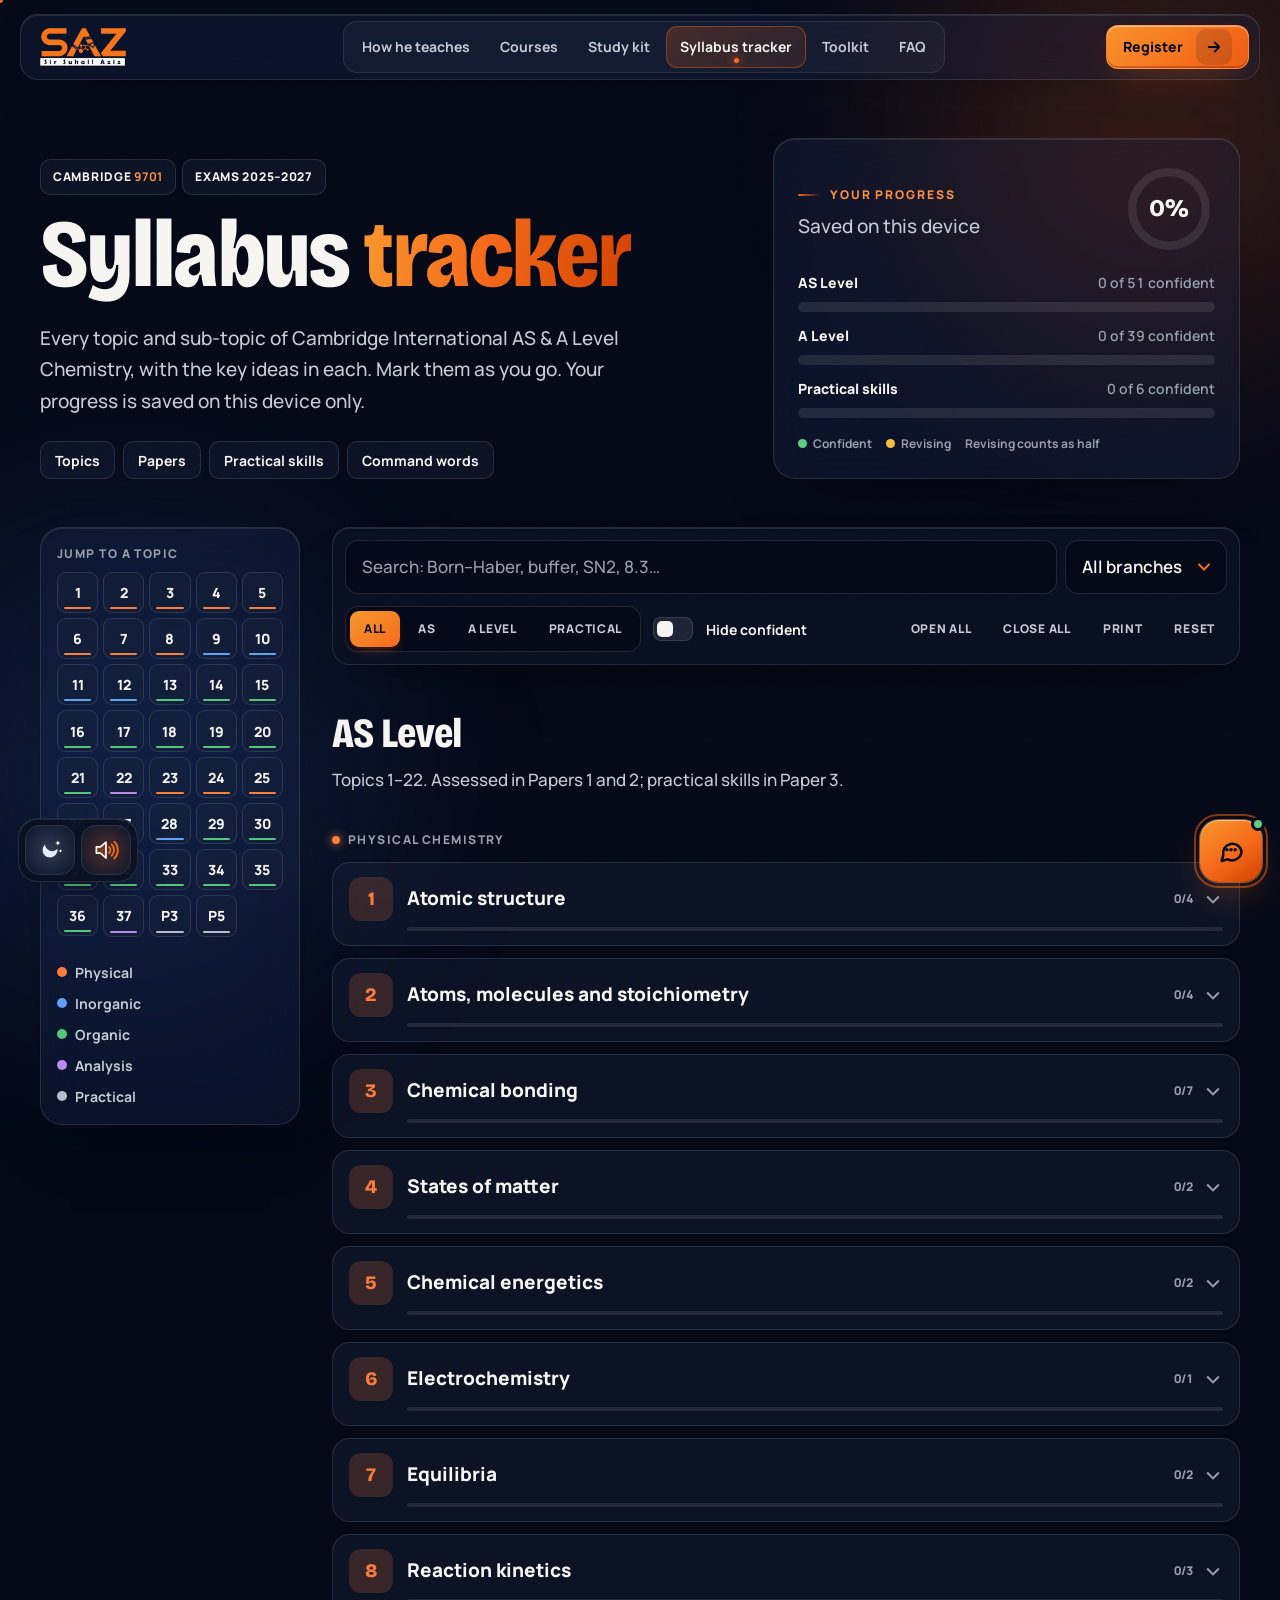
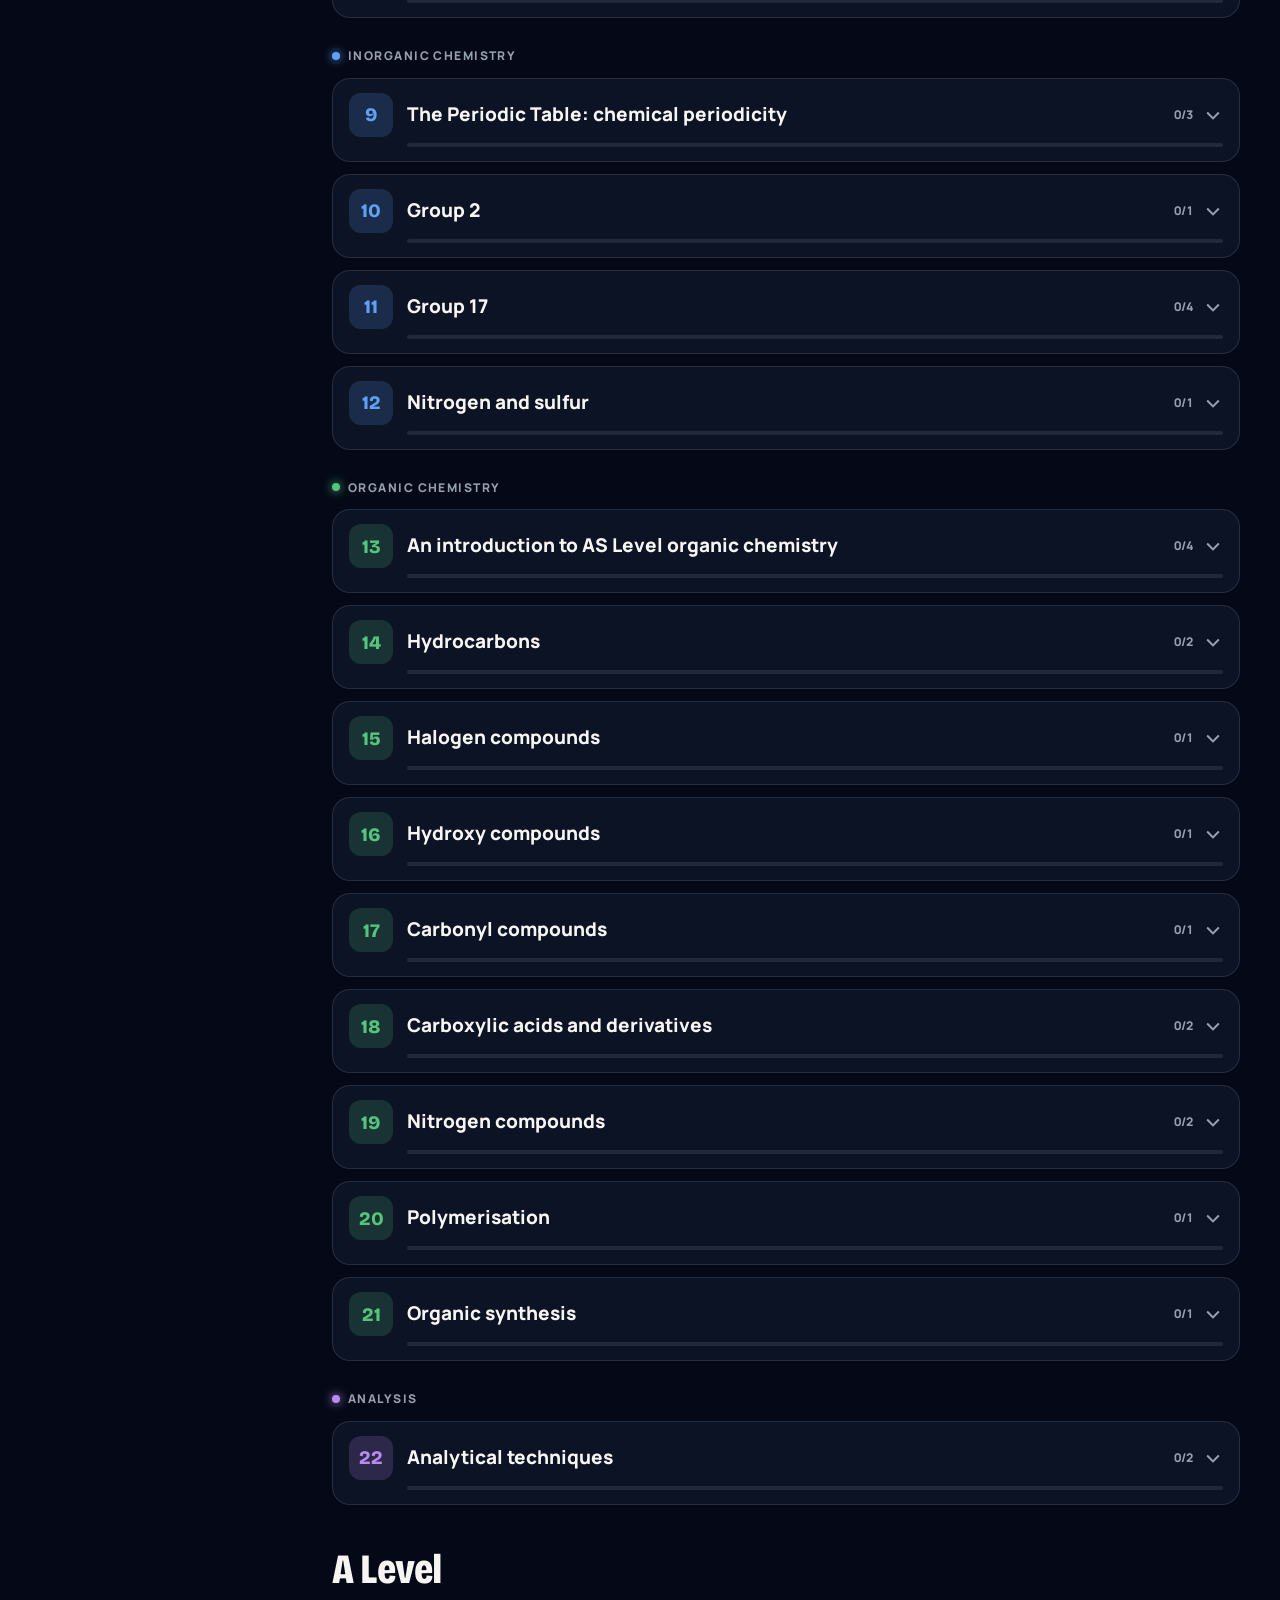
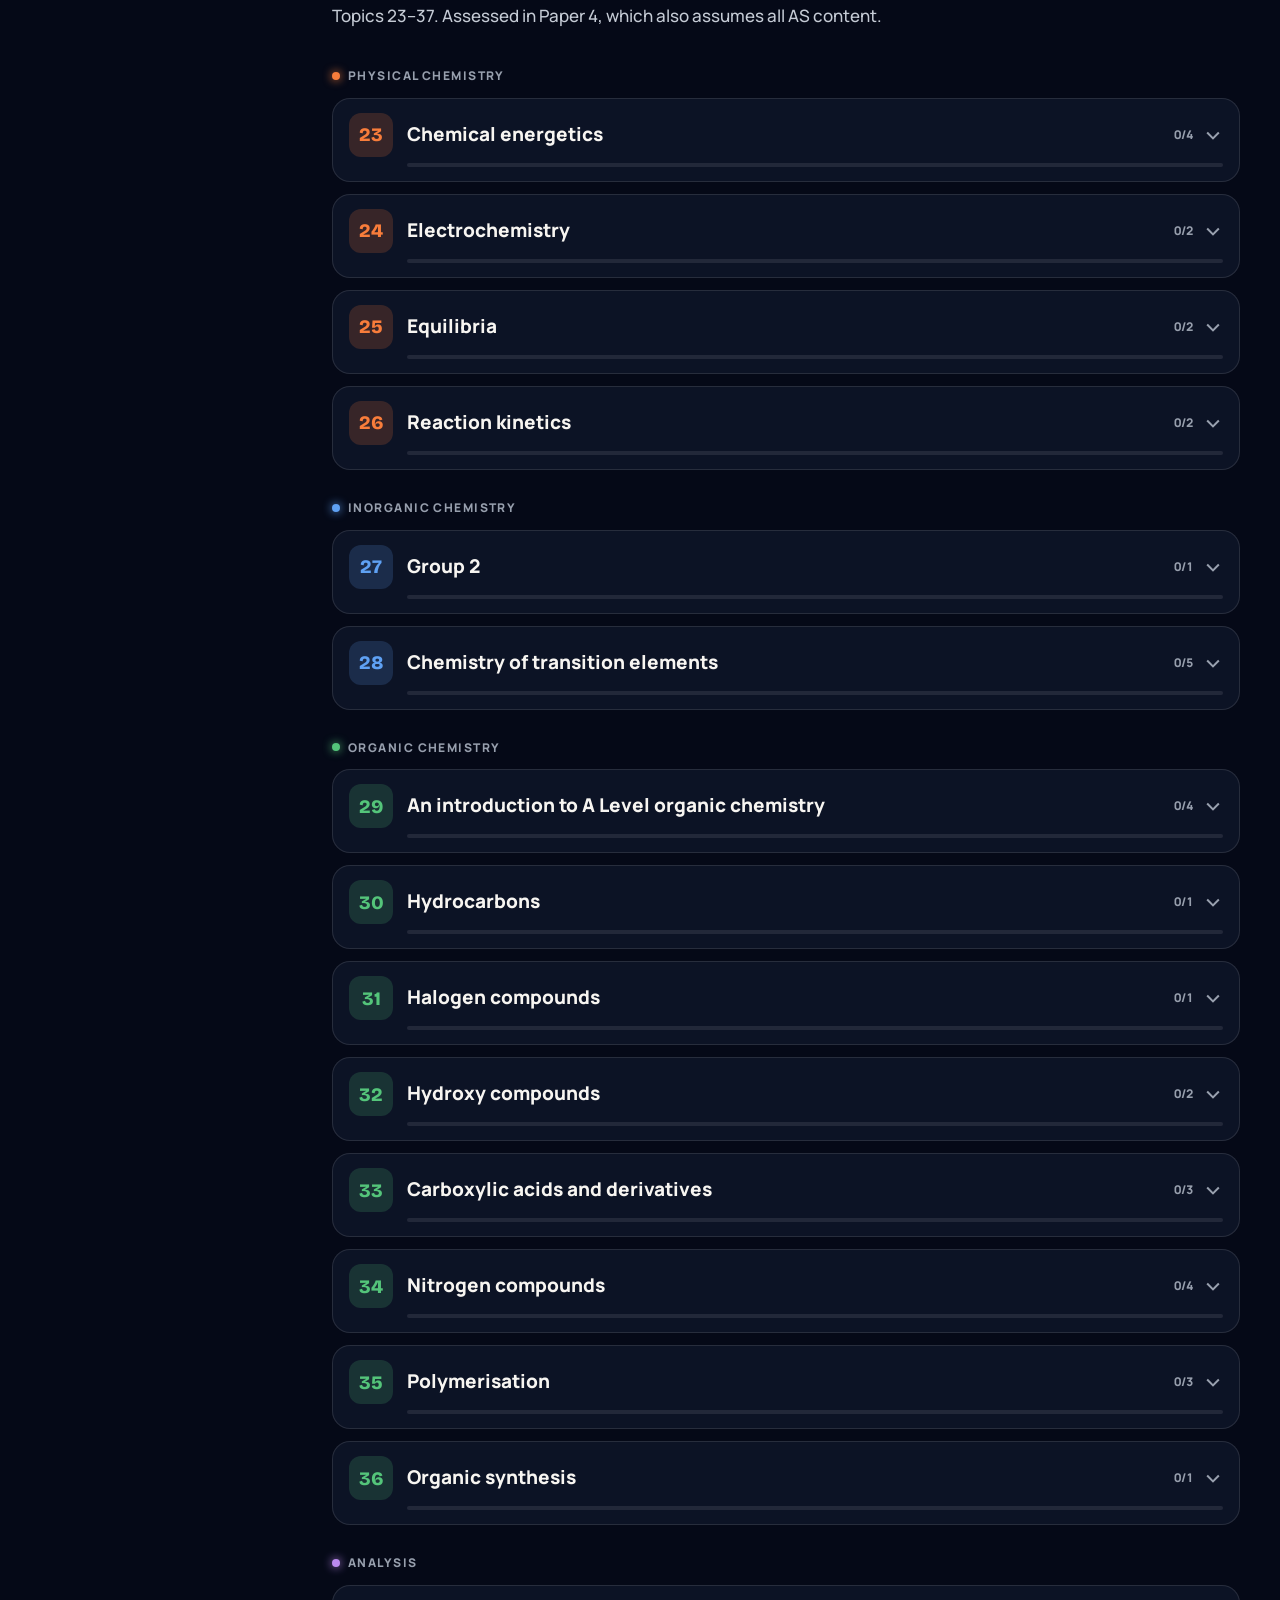
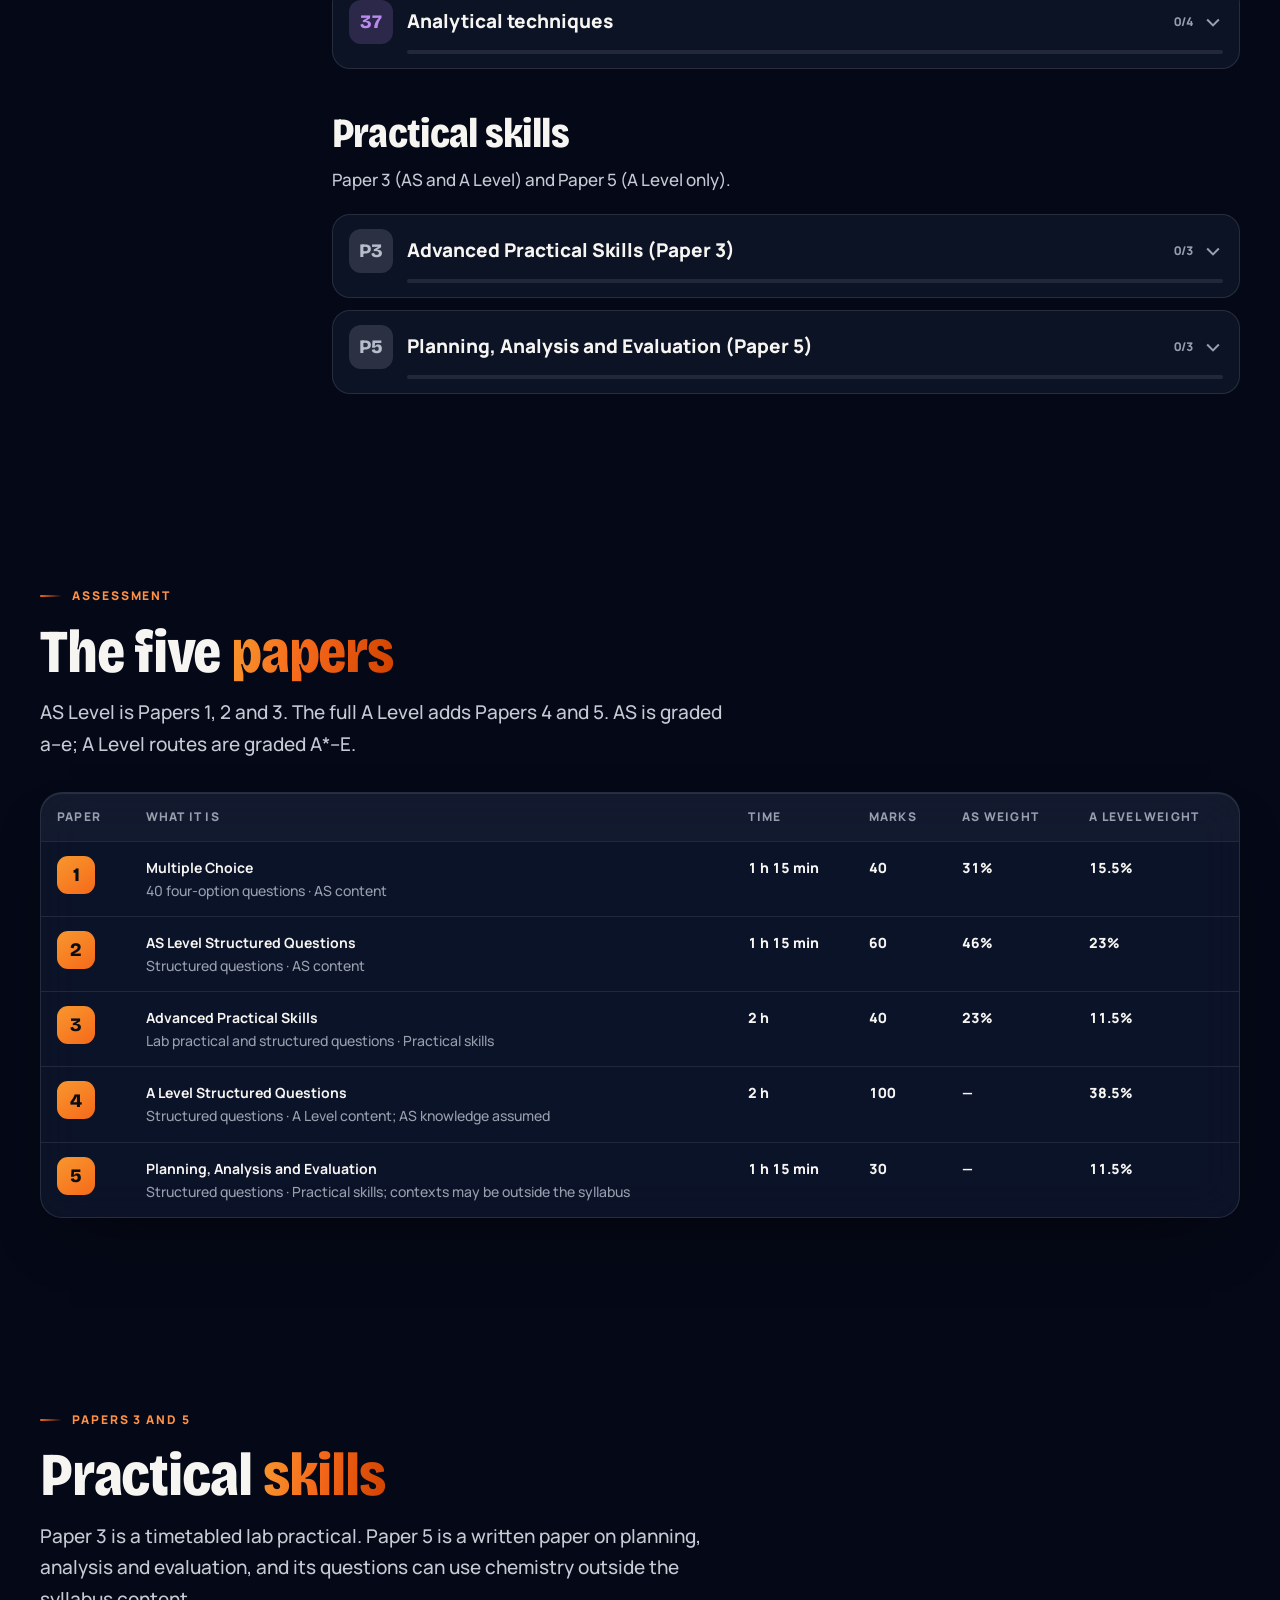
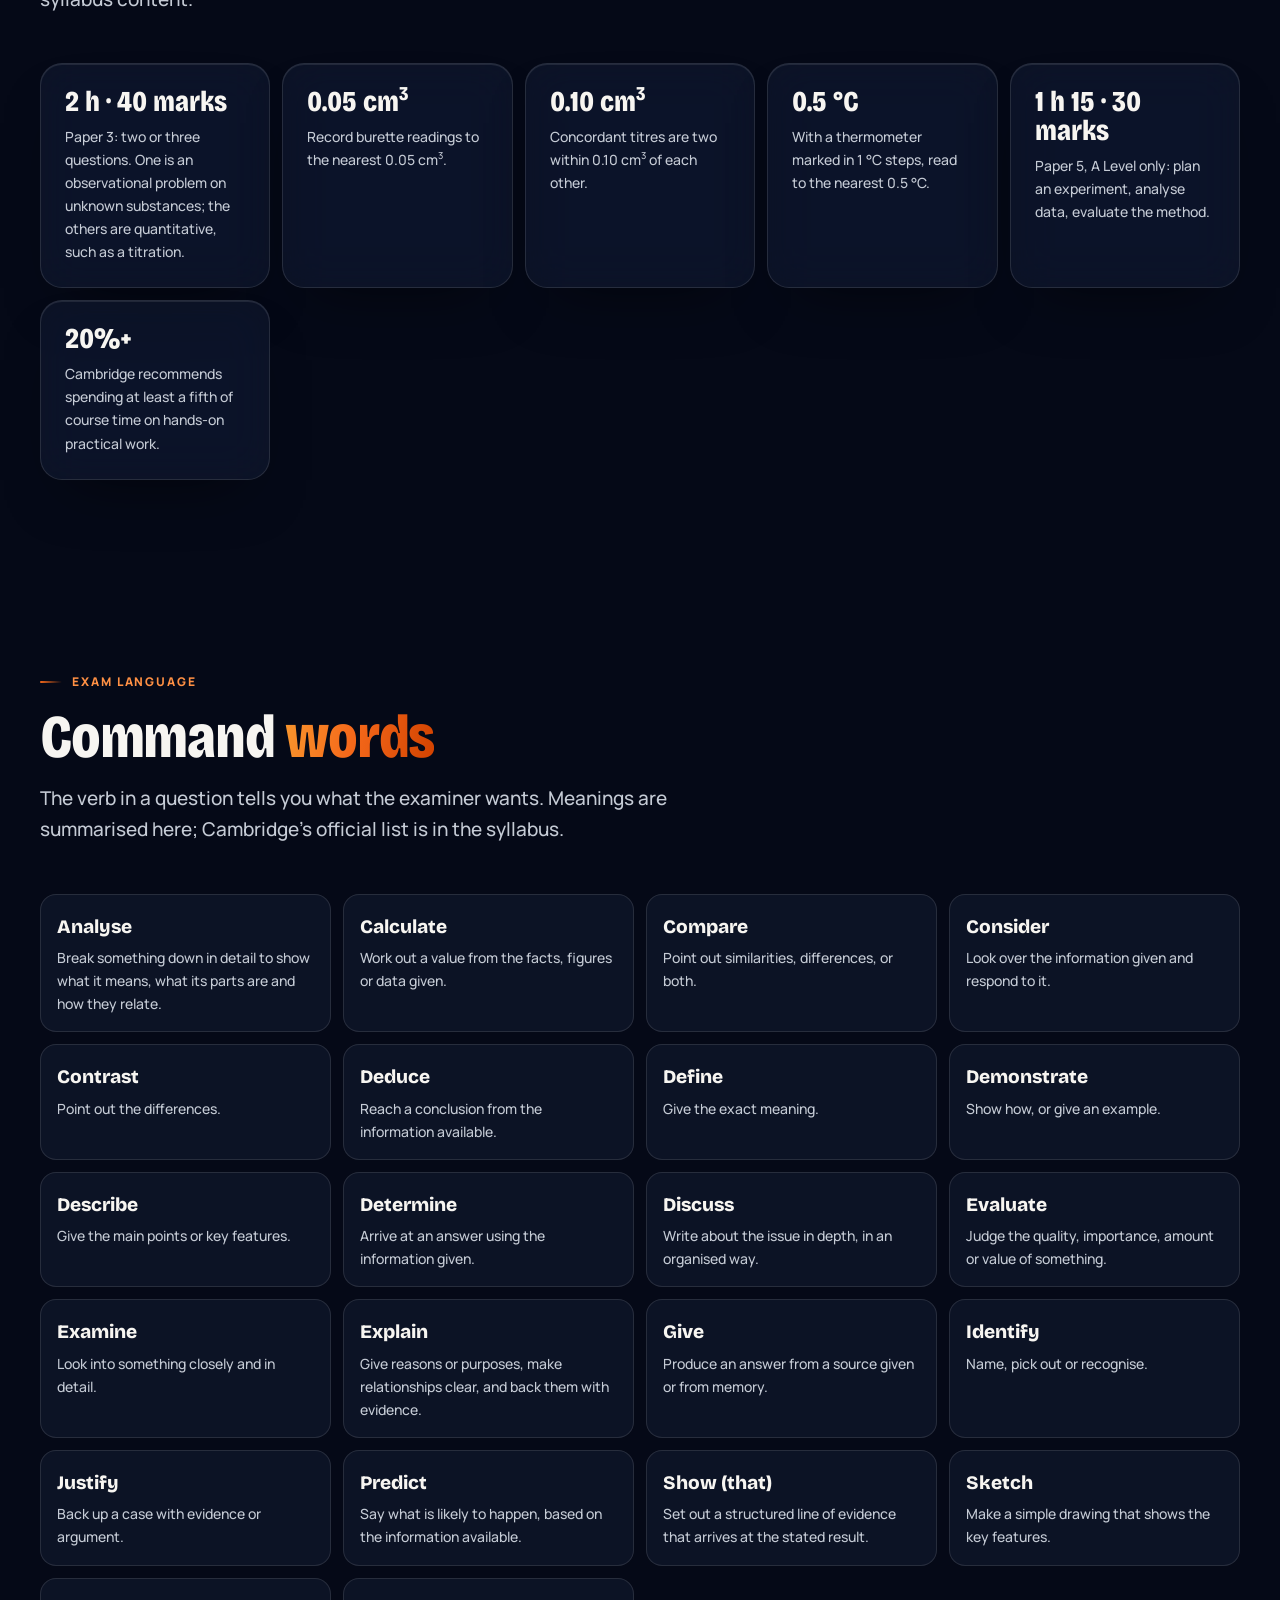
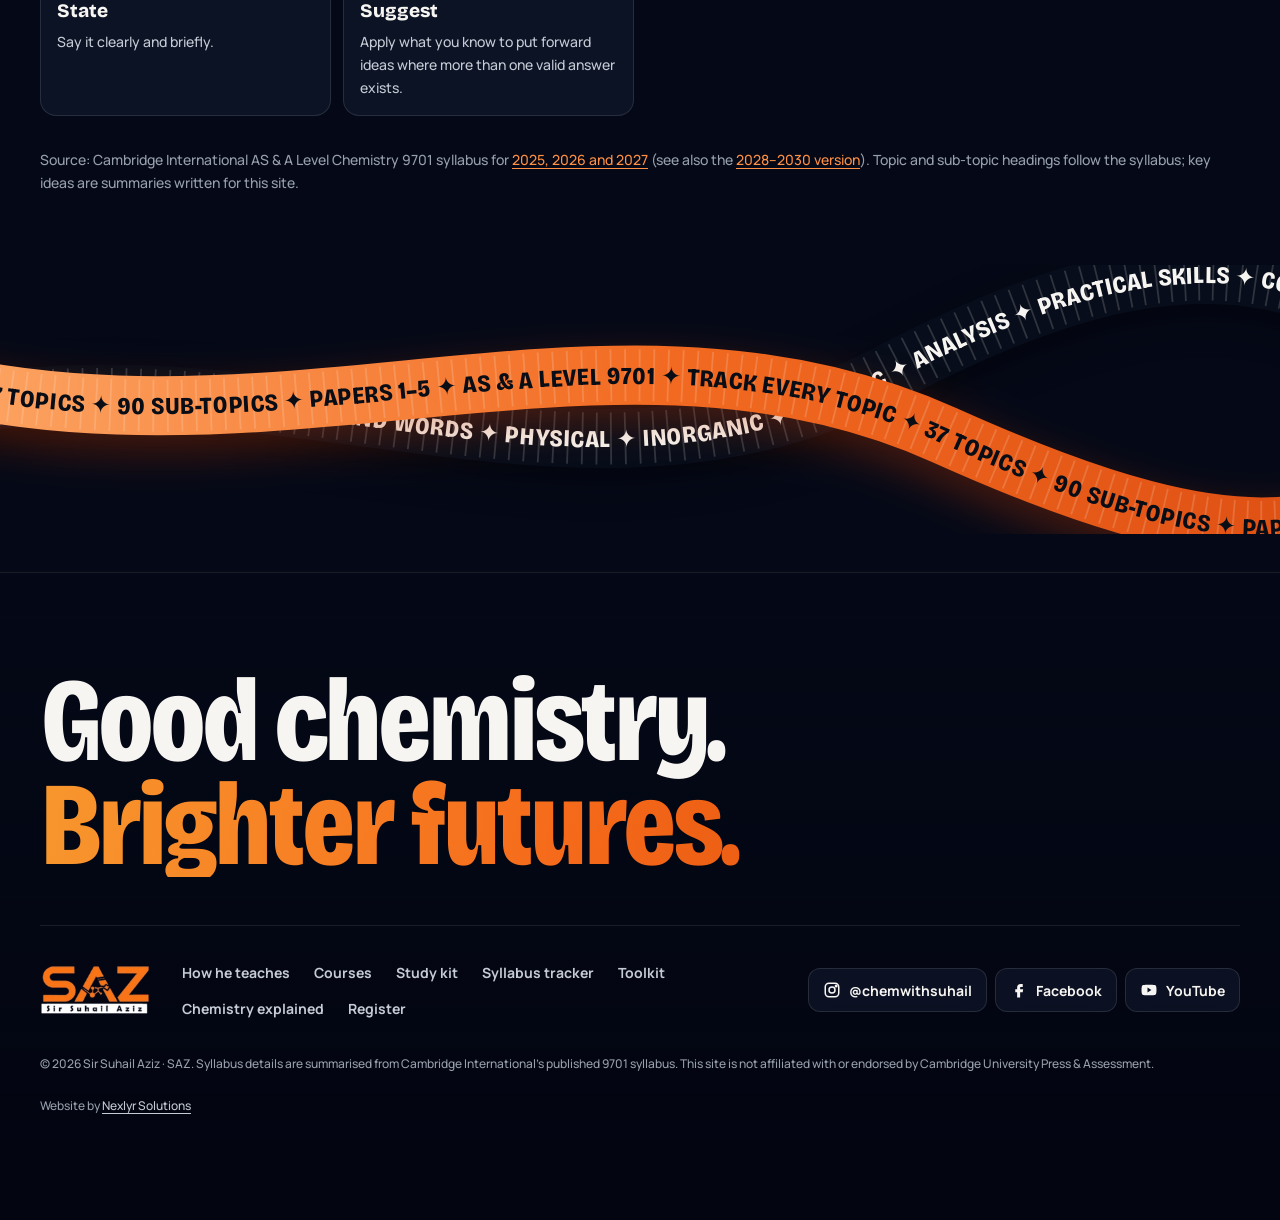
==== commit 1432e24f: "Add files via upload" ====
--- a/syllabus.html
+++ b/syllabus.html
@@ -113,6 +113,7 @@
   --ease-out: cubic-bezier(0.16, 1, 0.3, 1);
   --ease-in-out: cubic-bezier(0.65, 0, 0.35, 1);
   --ease-spring: cubic-bezier(0.34, 1.4, 0.64, 1);
+  --ease-glide: cubic-bezier(0.19, 1, 0.22, 1);
   --d-1: 160ms; --d-2: 280ms; --d-3: 520ms; --d-4: 900ms;
 
   --nav-h: 66px;
@@ -269,8 +270,14 @@
 .spot:hover::before { opacity: 1; }
 
 /* reveal on scroll */
-[data-reveal] { opacity: 0; translate: 0 34px; rotate: x 14deg; scale: 0.97; filter: blur(6px); transform-origin: 50% 100%; transition: opacity var(--d-4) var(--ease-out), translate 1.1s var(--ease-out), rotate 1.1s var(--ease-out), scale 1.1s var(--ease-out), filter var(--d-4) var(--ease-out); transition-delay: var(--delay, 0ms); }
-[data-reveal].is-in { opacity: 1; translate: 0 0; rotate: x 0deg; scale: 1; filter: none; }
+[data-reveal] { opacity: 0; translate: 0 64px; rotate: x 18deg; scale: 0.95; transform-origin: 50% 100%;
+  transition: opacity 700ms var(--ease-out), translate 1.1s var(--ease-glide), rotate 1.1s var(--ease-glide), scale 1.1s var(--ease-glide);
+  transition-delay: var(--delay, 0ms), var(--delay, 0ms), var(--delay, 0ms), var(--delay, 0ms); }
+[data-reveal="down"] { translate: 0 -64px; rotate: x -18deg; transform-origin: 50% 0%; }
+[data-reveal="left"] { translate: -90px 0; rotate: y 24deg; transform-origin: 0% 50%; }
+[data-reveal="right"] { translate: 90px 0; rotate: y -24deg; transform-origin: 100% 50%; }
+[data-reveal="zoom"] { translate: 0 30px; rotate: x 0deg; scale: 0.86; transform-origin: 50% 50%; }
+[data-reveal].is-in { opacity: 1; translate: 0 0; rotate: none; scale: 1; }
 .no-js [data-reveal] { opacity: 1; translate: 0 0; rotate: none; scale: 1; filter: none; }
 
 /* ---------- 5. Buttons ---------- */
@@ -1137,7 +1144,7 @@
   .aurora i, .marquee__track, .hv__orbit i, .fcard { animation: none !important; }
 }
 @media print {
-  .nav, .menu, .controls, .side, .chat, .chat-launch, .chat-tip, .toast, .foot, .scene, .aurora, .grain, .progress-line, .jump, .vbtn, .rag { display: none !important; }
+  .nav, .menu, .dock, .cursor, .ribbon, .intro, .controls, .side, .chat, .chat-launch, .chat-tip, .toast, .foot, .scene, .aurora, .grain, .progress-line, .jump, .vbtn, .rag { display: none !important; }
   body { background: #fff; color: #000; }
   .glass { background: none; border: 1px solid #ccc; box-shadow: none; -webkit-backdrop-filter: none; backdrop-filter: none; }
   .tracker { display: block; }
@@ -1180,52 +1187,59 @@
 .cursor.is-down .cursor__ring { width: 30px; height: 30px; margin: -15px 0 0 -15px; }
 .cursor.is-hidden { opacity: 0; }
 
-/* ---- bottom dock: day/night switch + sound ---- */
-.dock { position: fixed; left: 18px; bottom: 18px; z-index: 110; display: flex; align-items: center; gap: 8px; padding: 7px; border-radius: 18px;
+/* ---- bottom dock: theme + sound ---- */
+.dock { position: fixed; left: 18px; bottom: 18px; z-index: 110; display: flex; align-items: center; gap: 6px; padding: 6px; border-radius: 20px;
   background: var(--panel); border: 1px solid var(--glass-border); -webkit-backdrop-filter: blur(22px) saturate(1.6); backdrop-filter: blur(22px) saturate(1.6);
-  box-shadow: inset 0 1px 0 var(--glass-hi), 0 18px 40px -18px var(--shadow); }
-.dock__sep { width: 1px; height: 26px; background: var(--line); }
-.dock__tip { position: absolute; left: 0; bottom: calc(100% + 10px); padding: 7px 12px; border-radius: 10px; white-space: nowrap; font-size: var(--text-xs); font-weight: 800; background: var(--panel); border: 1px solid var(--glass-border); opacity: 0; transform: translateY(6px); pointer-events: none; transition: opacity var(--d-2), transform var(--d-3) var(--ease-spring); }
-.dock__tip.is-on { opacity: 1; transform: none; }
-.daynight { position: relative; width: 68px; height: 38px; padding: 0; border: 0; border-radius: 12px; overflow: hidden; flex: none; cursor: pointer;
-  background: linear-gradient(160deg, #ffd7a1 0%, #ff9a4d 55%, #f26a21 100%);
-  box-shadow: inset 0 2px 6px oklch(30% 0.1 40 / 0.35), inset 0 -1px 0 oklch(100% 0 0 / 0.4); transition: background-color 600ms; }
-.daynight::before { content: ""; position: absolute; inset: 0; background: linear-gradient(160deg, #1a2350 0%, #0e1430 60%, #070a1a 100%); opacity: 0; transition: opacity 600ms var(--ease-in-out); }
-:root:not([data-theme="light"]) .daynight::before { opacity: 1; }
-.daynight__sky { position: absolute; inset: 0; }
-.daynight__sky i { position: absolute; transition: opacity 500ms, transform 700ms var(--ease-spring); }
-.daynight__sky .s1, .daynight__sky .s2, .daynight__sky .s3 { width: 3px; height: 3px; border-radius: 50%; background: #fff; box-shadow: 0 0 4px #fff; opacity: 0; }
-.daynight__sky .s1 { left: 12px; top: 9px; } .daynight__sky .s2 { left: 22px; top: 22px; width: 2px; height: 2px; } .daynight__sky .s3 { left: 30px; top: 11px; width: 2px; height: 2px; }
-:root:not([data-theme="light"]) .daynight__sky .s1, :root:not([data-theme="light"]) .daynight__sky .s2, :root:not([data-theme="light"]) .daynight__sky .s3 { opacity: 1; animation: twinkle 2.4s infinite alternate; }
-.daynight__sky .s2 { animation-delay: .6s !important; } .daynight__sky .s3 { animation-delay: 1.2s !important; }
-@keyframes twinkle { to { opacity: 0.3; } }
-.daynight__sky .cl1, .daynight__sky .cl2 { height: 8px; border-radius: 6px; background: oklch(100% 0 0 / 0.85); }
-.daynight__sky .cl1 { width: 18px; right: 8px; top: 9px; } .daynight__sky .cl2 { width: 12px; right: 18px; top: 22px; opacity: 0.7; }
-:root:not([data-theme="light"]) .daynight__sky .cl1, :root:not([data-theme="light"]) .daynight__sky .cl2 { opacity: 0; transform: translateX(14px); }
-.daynight__knob { position: absolute; top: 5px; left: 5px; width: 28px; height: 28px; border-radius: 9px; overflow: hidden;
-  background: radial-gradient(circle at 35% 30%, #fff8e6, #ffd35c 55%, #ffb300); box-shadow: 0 0 14px #ffd35c, 0 3px 8px oklch(30% 0.1 40 / 0.4);
-  transition: transform 650ms var(--ease-spring), background 500ms, box-shadow 500ms, border-radius 500ms; }
-:root:not([data-theme="light"]) .daynight__knob { transform: translateX(30px) rotate(-200deg); border-radius: 50%; background: radial-gradient(circle at 35% 30%, #ffffff, #dfe3ee 60%, #b8bfd0); box-shadow: 0 0 16px oklch(90% 0.02 260 / 0.7), 0 3px 8px oklch(5% 0.03 266 / 0.5); }
-.daynight .crater { position: absolute; border-radius: 50%; background: oklch(70% 0.02 260 / 0.55); opacity: 0; transition: opacity 400ms; }
-.daynight .c1 { width: 7px; height: 7px; left: 6px; top: 7px; } .daynight .c2 { width: 5px; height: 5px; right: 6px; bottom: 6px; }
-:root:not([data-theme="light"]) .daynight .crater { opacity: 1; }
-.daynight:hover .daynight__knob { box-shadow: 0 0 22px #ffd35c, 0 3px 8px oklch(30% 0.1 40 / 0.4); }
-:root:not([data-theme="light"]) .daynight:hover .daynight__knob { box-shadow: 0 0 24px oklch(95% 0.02 260 / 0.9), 0 3px 8px oklch(5% 0.03 266 / 0.5); }
-.daynight:active .daynight__knob { width: 34px; }
-.daynight:focus-visible, .sound:focus-visible { outline: 2px solid var(--focus); outline-offset: 3px; }
-.sound { position: relative; display: grid; grid-template-columns: 22px auto; align-items: center; gap: 6px; height: 38px; padding: 0 10px; border: 1px solid var(--glass-border); border-radius: 12px; background: var(--glass); color: var(--text); cursor: pointer; transition: border-color var(--d-2), transform var(--d-2) var(--ease-spring); }
-.sound:hover { border-color: oklch(68.5% 0.19 44 / 0.6); transform: translateY(-1px); }
-.sound:active { transform: scale(0.94); }
-.sound svg { width: 22px; height: 22px; }
-.sound__x { opacity: 0; transition: opacity var(--d-2); }
-.sound__bars { display: flex; align-items: flex-end; gap: 2px; height: 16px; width: 18px; }
-.sound__bars i { flex: 1; height: 30%; border-radius: 2px; background: linear-gradient(180deg, var(--orange-2), var(--orange)); transition: height var(--d-3) var(--ease-out); }
-.sound[aria-pressed="true"] .sound__bars i { animation: eq 0.9s var(--ease-in-out) infinite alternate; }
-.sound__bars i:nth-child(2) { animation-delay: -0.3s !important; } .sound__bars i:nth-child(3) { animation-delay: -0.6s !important; } .sound__bars i:nth-child(4) { animation-delay: -0.15s !important; }
-@keyframes eq { 0% { height: 25%; } 50% { height: 100%; } 100% { height: 45%; } }
-.sound[aria-pressed="false"] .sound__x { opacity: 1; }
-.sound[aria-pressed="false"] .sound__bars i { height: 15%; background: var(--text-3); }
-@media (max-width: 520px) { .dock { left: 12px; bottom: 14px; padding: 6px; gap: 6px; } .daynight { width: 62px; height: 36px; } .daynight__knob { width: 26px; height: 26px; } :root:not([data-theme="light"]) .daynight__knob { transform: translateX(26px) rotate(-200deg); } .sound { height: 36px; padding: 0 8px; } }
+  box-shadow: inset 0 1px 0 var(--glass-hi), 0 18px 40px -18px var(--shadow);
+  animation: dock-in 900ms 400ms var(--ease-spring) both; }
+@keyframes dock-in { from { opacity: 0; transform: translateY(24px) scale(0.9); } }
+.dock__btn { position: relative; display: grid; place-items: center; width: 50px; height: 50px; padding: 0; border-radius: 15px; cursor: pointer; isolation: isolate; overflow: hidden;
+  border: 1px solid var(--glass-border); background: var(--glass); color: var(--text);
+  transition: transform 420ms var(--ease-spring), border-color var(--d-2), background-color var(--d-2), box-shadow var(--d-3); }
+.dock__btn:hover { transform: translateY(-3px); border-color: oklch(68.5% 0.19 44 / 0.55); box-shadow: 0 12px 24px -12px var(--orange-glow); }
+.dock__btn:active { transform: scale(0.9); transition-duration: 120ms; }
+.dock__btn:focus-visible { outline: 2px solid var(--focus); outline-offset: 3px; }
+.dock__btn svg { position: relative; z-index: 1; width: 28px; height: 28px; overflow: visible; }
+.dock__glow { position: absolute; inset: -30%; z-index: 0; border-radius: 50%; opacity: 0.55; transition: opacity 500ms, background 600ms; }
+.dock__btn::after { content: ""; position: absolute; inset: 0; border-radius: inherit; border: 2px solid var(--orange); opacity: 0; transform: scale(0.6); pointer-events: none; }
+.dock__btn.is-pulse::after { animation: dock-pulse 600ms var(--ease-out); }
+@keyframes dock-pulse { 0% { opacity: 0.9; transform: scale(0.6); } 100% { opacity: 0; transform: scale(1.25); } }
+.dock__tip { position: absolute; left: 50%; bottom: calc(100% + 12px); padding: 8px 12px; border-radius: 11px; white-space: nowrap; font-size: var(--text-xs); font-weight: 800; letter-spacing: 0.02em;
+  background: var(--panel); border: 1px solid var(--glass-border); box-shadow: 0 10px 24px -12px var(--shadow);
+  opacity: 0; transform: translate(-50%, 8px) scale(0.95); pointer-events: none; transition: opacity var(--d-2), transform 420ms var(--ease-spring); }
+.dock__tip.is-on { opacity: 1; transform: translate(-50%, 0) scale(1); }
+
+/* theme button: sun (light) ↔ moon (dark) */
+.tbtn .dock__glow { background: radial-gradient(circle, oklch(80% 0.16 70 / 0.55), transparent 60%); }
+:root:not([data-theme="light"]) .tbtn .dock__glow { background: radial-gradient(circle, oklch(85% 0.04 250 / 0.35), transparent 60%); }
+.tb__core { fill: #ff9a3c; transform-origin: 16px 16px; transition: r 600ms var(--ease-spring), fill 500ms, transform 700ms var(--ease-spring); }
+.tb__cut { transition: cx 650ms var(--ease-out), cy 650ms var(--ease-out); }
+.tb__rays { stroke: #ff9a3c; transform-origin: 16px 16px; transition: transform 650ms var(--ease-spring), opacity 400ms; animation: tb-spin 14s linear infinite; }
+@keyframes tb-spin { to { rotate: 360deg; } }
+.tb__star { fill: #fff; opacity: 0; transform-origin: center; transform-box: fill-box; transform: scale(0); transition: opacity 400ms, transform 500ms var(--ease-spring); }
+:root:not([data-theme="light"]) .tb__core { r: 8.5px; fill: #e9ecf4; transform: rotate(-25deg); }
+:root:not([data-theme="light"]) .tb__cut { cx: 21px; cy: 11px; }
+:root:not([data-theme="light"]) .tb__rays { transform: scale(0.3) rotate(-90deg); opacity: 0; }
+:root:not([data-theme="light"]) .tb__star { opacity: 1; transform: scale(1); }
+:root:not([data-theme="light"]) .tb__star.s1 { transition-delay: 250ms; animation: tb-twinkle 2.2s 900ms ease-in-out infinite alternate; }
+:root:not([data-theme="light"]) .tb__star.s2 { transition-delay: 380ms; animation: tb-twinkle 2.8s 1.2s ease-in-out infinite alternate; }
+@keyframes tb-twinkle { to { opacity: 0.35; } }
+.tbtn:hover .tb__core { transform: scale(1.08); }
+:root:not([data-theme="light"]) .tbtn:hover .tb__core { transform: rotate(-10deg) scale(1.06); }
+
+/* sound button: speaker + travelling waves / cross when muted */
+.sbtn .dock__glow { background: radial-gradient(circle, oklch(68.5% 0.19 44 / 0.5), transparent 60%); }
+.sb__spk { stroke: var(--text); stroke-width: 2; fill: oklch(68.5% 0.19 44 / 0.3); transition: fill 400ms, stroke 400ms; }
+.sb__w { stroke: var(--orange); stroke-width: 2.2; transform-origin: 16px 16px; transition: opacity 300ms, transform 400ms var(--ease-spring); }
+.sbtn[aria-pressed="true"] .sb__w { animation: sb-wave 1.8s ease-in-out infinite; }
+.sbtn[aria-pressed="true"] .w2 { animation-delay: 0.2s; } .sbtn[aria-pressed="true"] .w3 { animation-delay: 0.4s; }
+@keyframes sb-wave { 0%, 100% { opacity: 0.25; } 40% { opacity: 1; } }
+.sb__x { stroke: var(--text-3); stroke-width: 2.4; stroke-dasharray: 10; stroke-dashoffset: 10; opacity: 0; transition: stroke-dashoffset 420ms var(--ease-out), opacity 200ms; }
+.sbtn[aria-pressed="false"] .sb__w { opacity: 0; transform: translateX(-4px) scale(0.6); animation: none; }
+.sbtn[aria-pressed="false"] .sb__x { stroke-dashoffset: 0; opacity: 1; transition-delay: 120ms; }
+.sbtn[aria-pressed="false"] .sb__spk { fill: transparent; stroke: var(--text-3); }
+.sbtn[aria-pressed="false"] .dock__glow { opacity: 0; }
+@media (max-width: 520px) { .dock { left: 12px; bottom: 14px; padding: 5px; gap: 5px; border-radius: 18px; } .dock__btn { width: 46px; height: 46px; border-radius: 14px; } .dock__btn svg { width: 26px; height: 26px; } }
 
 /* ---- curved crossing ribbons ---- */
 .ribbon { position: relative; width: 100%; height: clamp(190px, 21vw, 300px); margin-block: clamp(-30px, -2vw, -10px); pointer-events: none; overflow: hidden; z-index: 1; }
@@ -1243,7 +1257,11 @@
 
 /* ---- 3D cards: tilt, glare, beam border ---- */
 @property --beam { syntax: "<angle>"; inherits: false; initial-value: 0deg; }
-.card3d { transform-style: preserve-3d; }
+.card3d { transform-style: preserve-3d; backface-visibility: hidden;
+  transition-property: opacity, translate, rotate, scale, border-color, box-shadow, background-color, color !important;
+  transition-duration: 700ms, 1.1s, 1.1s, 1.1s, 300ms, 400ms, 300ms, 300ms !important;
+  transition-timing-function: var(--ease-out), var(--ease-glide), var(--ease-glide), var(--ease-glide), var(--ease-out), var(--ease-out), var(--ease-out), var(--ease-out) !important;
+  transition-delay: var(--delay, 0ms), var(--delay, 0ms), var(--delay, 0ms), var(--delay, 0ms), 0ms, 0ms, 0ms, 0ms !important; }
 .card3d > .fx { position: absolute; inset: 0; border-radius: inherit; pointer-events: none; z-index: 5; }
 .card3d > .fx::before { content: ""; position: absolute; inset: 0; border-radius: inherit; opacity: 0; transition: opacity 400ms var(--ease-out);
   background: radial-gradient(520px circle at var(--gx, 50%) var(--gy, 0%), oklch(100% 0 0 / 0.16), transparent 45%); mix-blend-mode: soft-light; }
@@ -1285,6 +1303,10 @@
   .foot .social span { display: none; }
   .foot__small { margin-top: var(--s-4); font-size: 0.6875rem; }
 }
+/* wide cards swing less */
+.principle[data-reveal="left"], .about__text[data-reveal="right"], #register-form[data-reveal="left"] { rotate: y 9deg; }
+.principle[data-reveal="right"] { rotate: y -9deg; }
+.principle.is-in, .about__text.is-in, #register-form.is-in { rotate: none; }
 </style>
   
   <script>(function(){var d=document.documentElement;d.classList.remove("no-js");setTimeout(function(){if(!window.SAZ_READY){d.classList.add("no-js","is-loaded")}},4500);})();</script>
@@ -1495,15 +1517,29 @@
     <p class="chat__note">Automated assistant. For anything personal, message Sir Suhail directly.</p>
   </div>
 </section>
-<div class="dock" role="group" aria-label="Display and sound">
-  <button class="daynight" type="button" data-theme-toggle role="switch" aria-checked="true" aria-label="Dark mode">
-    <span class="daynight__sky" aria-hidden="true"><i class="s1"></i><i class="s2"></i><i class="s3"></i><i class="cl1"></i><i class="cl2"></i></span>
-    <span class="daynight__knob" aria-hidden="true"><i class="crater c1"></i><i class="crater c2"></i></span>
+<div class="dock" role="group" aria-label="Theme and sound">
+  <button class="dock__btn tbtn" type="button" data-theme-toggle aria-label="Switch to light mode">
+    <span class="dock__glow" aria-hidden="true"></span>
+    <svg viewBox="0 0 32 32" aria-hidden="true">
+      <defs><mask id="tb-mask"><rect width="32" height="32" fill="#fff"/><circle class="tb__cut" cx="40" cy="-6" r="8" fill="#000"/></mask></defs>
+      <g class="tb__rays" stroke-width="2.2" stroke-linecap="round">
+        <line x1="16" y1="3" x2="16" y2="6"/><line x1="16" y1="26" x2="16" y2="29"/><line x1="3" y1="16" x2="6" y2="16"/><line x1="26" y1="16" x2="29" y2="16"/>
+        <line x1="6.8" y1="6.8" x2="8.9" y2="8.9"/><line x1="23.1" y1="23.1" x2="25.2" y2="25.2"/><line x1="6.8" y1="25.2" x2="8.9" y2="23.1"/><line x1="23.1" y1="8.9" x2="25.2" y2="6.8"/>
+      </g>
+      <circle class="tb__core" cx="16" cy="16" r="6.5" mask="url(#tb-mask)"/>
+      <path class="tb__star s1" d="M25 5l.9 2.1 2.1.9-2.1.9L25 11l-.9-2.1L22 8l2.1-.9z"/>
+      <path class="tb__star s2" d="M28 15l.6 1.4 1.4.6-1.4.6L28 19l-.6-1.4L26 17l1.4-.6z"/>
+    </svg>
   </button>
-  <span class="dock__sep" aria-hidden="true"></span>
-  <button class="sound" type="button" data-sound-toggle aria-pressed="true" aria-label="Sound effects on">
-    <svg viewBox="0 0 24 24" fill="none" stroke="currentColor" stroke-width="2" stroke-linecap="round" stroke-linejoin="round" aria-hidden="true"><path d="M4 9.5h3.5L12 5.5v13l-4.5-4H4z" fill="currentColor" fill-opacity=".18"/><path class="sound__x" d="M16 9.5l5 5M21 9.5l-5 5"/></svg>
-    <span class="sound__bars" aria-hidden="true"><i></i><i></i><i></i><i></i></span>
+  <button class="dock__btn sbtn" type="button" data-sound-toggle aria-pressed="true" aria-label="Turn sound off">
+    <span class="dock__glow" aria-hidden="true"></span>
+    <svg viewBox="0 0 32 32" fill="none" stroke-linecap="round" stroke-linejoin="round" aria-hidden="true">
+      <path class="sb__spk" d="M5 12.5h4.5L16 7v18l-6.5-5.5H5z"/>
+      <path class="sb__w w1" d="M19.5 12.5a5 5 0 0 1 0 7"/>
+      <path class="sb__w w2" d="M22.5 9.5a9.2 9.2 0 0 1 0 13"/>
+      <path class="sb__w w3" d="M25.5 6.5a13.4 13.4 0 0 1 0 19"/>
+      <path class="sb__x" d="M20.5 12.5l7 7M27.5 12.5l-7 7"/>
+    </svg>
   </button>
   <span class="dock__tip" role="status" aria-live="polite"></span>
 </div>
@@ -5791,11 +5827,11 @@
   function initTheme() {
     var btn = $("[data-theme-toggle]");
     if (!btn) return;
-    function label() { var d = currentTheme() === "dark"; btn.setAttribute("aria-checked", String(d)); btn.setAttribute("aria-label", "Dark mode"); }
+    function label() { btn.setAttribute("aria-label", currentTheme() === "dark" ? "Switch to light mode" : "Switch to dark mode"); }
     label();
     btn.addEventListener("click", function (e) {
       var next = currentTheme() === "dark" ? "light" : "dark";
-      SFX.play("toggle"); dockTip(next === "dark" ? "Dark mode" : "Light mode");
+      SFX.play("toggle", next); pulse(btn); dockTip(next === "dark" ? "Dark mode on" : "Light mode on");
       function apply() {
         document.documentElement.setAttribute("data-theme", next);
         var meta = $('meta[name="theme-color"]'); if (meta) meta.setAttribute("content", next === "light" ? "#f6f3ef" : "#0b1020");
@@ -5900,18 +5936,36 @@
       lastY = y;
     }
     window.addEventListener("scroll", onScroll, { passive: true }); onScroll();
+    // entrance directions: grids come in by column (left column from the left, right column from the right,
+    // middle from below / above on alternate rows); single columns alternate sides
+    $$("[data-stagger]").forEach(function (box) {
+      var kids = $$(":scope > *", box); if (!kids.length) return;
+      var lefts = kids.map(function (k) { return Math.round(k.offsetLeft / 8); });
+      var cols = lefts.filter(function (v, i, arr) { return arr.indexOf(v) === i; }).sort(function (x, y) { return x - y; });
+      var rows = {};
+      kids.forEach(function (k, i) {
+        var col = cols.indexOf(lefts[i]), row = rows[col] = (rows[col] == null ? 0 : rows[col] + 1), dir;
+        if (cols.length === 1) dir = i % 2 ? "right" : "left";
+        else if (col === 0) dir = "left";
+        else if (col === cols.length - 1) dir = "right";
+        else dir = row % 2 ? "down" : "up";
+        k.setAttribute("data-reveal", dir);
+        k.style.setProperty("--delay", ((cols.length === 1 ? 0 : col) * 90 + (row % 3) * 40) + "ms");
+      });
+    });
+    $$(".principle").forEach(function (p, i) { p.setAttribute("data-reveal", i % 2 ? "right" : "left"); });
+    [["#about [data-video]", "left"], [".about__text", "right"], ["#register-form", "left"], [".contact", "right"], [".posts", "right"], [".tbl-wrap", "zoom"], ["#map", "zoom"], ["#aff", "up"], [".foot__statement", "up"]].forEach(function (p) {
+      $$(p[0]).forEach(function (n) { if (n.hasAttribute("data-reveal")) n.setAttribute("data-reveal", p[1]); });
+    });
     // reveal on scroll
     var rev = $$("[data-reveal]");
     if ("IntersectionObserver" in window && !REDUCE) {
       var io = new IntersectionObserver(function (entries) {
         entries.forEach(function (en) { if (en.isIntersecting) { en.target.classList.add("is-in"); io.unobserve(en.target); } });
-      }, { rootMargin: "0px 0px -8% 0px", threshold: 0.08 });
+      }, { rootMargin: "0px 0px 4% 0px", threshold: 0.01 });
       rev.forEach(function (n) { io.observe(n); });
     } else rev.forEach(function (n) { n.classList.add("is-in"); });
-    // stagger children
-    $$("[data-stagger]").forEach(function (box) {
-      $$(":scope > *", box).forEach(function (c, i) { c.setAttribute("data-reveal", ""); c.style.setProperty("--delay", (i * 70) + "ms"); if (REDUCE || !("IntersectionObserver" in window)) c.classList.add("is-in"); else io.observe(c); });
-    });
+    // stagger children are already in `rev` (directions assigned above)
     // counters
     $$("[data-count]").forEach(function (n) {
       var to = +n.getAttribute("data-count"), done = false;
@@ -7120,7 +7174,7 @@
      Starts after the first tap/click (browser rule). Toggle in the dock.
      --------------------------------------------------------------- */
   var SFX = (function () {
-    var ctx = null, master = null, on = true, unlocked = false, last = {}, noiseBuf = null;
+    var ctx = null, master = null, echo = null, on = true, unlocked = false, last = {}, noiseBuf = null;
     try { on = localStorage.getItem("saz.sound") !== "off"; } catch (e) {}
     function ac() {
       if (ctx) return ctx;
@@ -7129,6 +7183,12 @@
       try { ctx = new AC(); } catch (e) { return null; }
       master = ctx.createGain(); master.gain.value = 0.6;
       var comp = ctx.createDynamicsCompressor(); master.connect(comp); comp.connect(ctx.destination);
+      // soft echo bus for chimes
+      echo = ctx.createDelay(0.5); echo.delayTime.value = 0.16;
+      var fb = ctx.createGain(); fb.gain.value = 0.28;
+      var damp = ctx.createBiquadFilter(); damp.type = "lowpass"; damp.frequency.value = 2600;
+      var wet = ctx.createGain(); wet.gain.value = 0.35;
+      echo.connect(damp); damp.connect(fb); fb.connect(echo); damp.connect(wet); wet.connect(master);
       return ctx;
     }
     function unlock() { if (!on) return; var c = ac(); if (c && c.state === "suspended") c.resume(); unlocked = true; }
@@ -7139,7 +7199,7 @@
       var osc = c.createOscillator(), g = c.createGain();
       osc.type = o.type || "sine"; osc.frequency.setValueAtTime(f, t);
       if (o.to) osc.frequency.exponentialRampToValueAtTime(o.to, t + (o.glide || d));
-      env(g, t, a, o.vol || 0.08, d); osc.connect(g); g.connect(master); osc.start(t); osc.stop(t + a + d + 0.05);
+      env(g, t, a, o.vol || 0.08, d); osc.connect(g); g.connect(master); if (o.echo && echo) g.connect(echo); osc.start(t); osc.stop(t + a + d + 0.05);
     }
     function noise(o) {
       var c = ctx;
@@ -7151,43 +7211,64 @@
       env(g, t, a, o.vol || 0.06, d); s.connect(f); f.connect(g); g.connect(master); s.start(t); s.stop(t + a + d + 0.05);
     }
     var LIB = {
-      hover: function () { tone(2600, { dur: 0.03, vol: 0.014 }); },
-      click: function () { tone(880, { to: 520, dur: 0.07, vol: 0.06, type: "triangle" }); noise({ f: 3200, dur: 0.03, vol: 0.018, q: 0.8 }); },
-      toggle: function () { noise({ f: 300, fto: 3600, dur: 0.38, vol: 0.06, q: 0.7 }); tone(660, { dur: 0.2, vol: 0.045, delay: 0.14 }); tone(990, { dur: 0.3, vol: 0.035, delay: 0.22 }); },
-      on: function () { tone(660, { dur: 0.12, vol: 0.07 }); tone(990, { dur: 0.2, vol: 0.06, delay: 0.09 }); tone(1320, { dur: 0.25, vol: 0.04, delay: 0.18 }); },
+      hover: function () { tone(3100, { dur: 0.025, vol: 0.01 }); },
+      click: function () { tone(1250, { to: 620, dur: 0.06, vol: 0.05, glide: 0.05 }); noise({ f: 4200, dur: 0.02, vol: 0.012, q: 1.5 }); },
+      toggle: function (mode) {
+        noise({ f: mode === "dark" ? 3600 : 300, fto: mode === "dark" ? 300 : 3600, dur: 0.42, vol: 0.05, q: 0.6 });
+        var notes = mode === "dark" ? [987.77, 783.99, 587.33] : [587.33, 783.99, 987.77];
+        notes.forEach(function (f, i) { tone(f, { dur: 0.35, vol: 0.04, delay: 0.12 + i * 0.08, echo: true }); });
+      },
+      on: function () { [523.25, 783.99, 1046.5].forEach(function (f, i) { tone(f, { dur: 0.3, vol: 0.05, delay: i * 0.07, echo: true }); }); },
+      off: function () { tone(784, { to: 392, dur: 0.18, vol: 0.05 }); },
       open: function () { tone(420, { to: 860, dur: 0.16, vol: 0.06 }); tone(1290, { dur: 0.22, vol: 0.03, delay: 0.09 }); },
       close: function () { tone(760, { to: 360, dur: 0.14, vol: 0.05 }); },
       msg: function () { tone(1180, { to: 1520, dur: 0.06, vol: 0.045 }); tone(1760, { dur: 0.12, vol: 0.025, delay: 0.05 }); },
       send: function () { noise({ f: 1800, fto: 6200, dur: 0.13, vol: 0.035, q: 1.2 }); tone(700, { to: 1150, dur: 0.08, vol: 0.035 }); },
-      success: function () { [523.25, 659.25, 783.99, 1046.5].forEach(function (f, i) { tone(f, { dur: 0.4, vol: 0.055, delay: i * 0.075 }); }); },
+      success: function () { [523.25, 659.25, 783.99, 1046.5].forEach(function (f, i) { tone(f, { dur: 0.45, vol: 0.05, delay: i * 0.075, echo: true }); }); },
       error: function () { tone(233, { dur: 0.12, vol: 0.06, type: "triangle" }); tone(196, { dur: 0.18, vol: 0.06, type: "triangle", delay: 0.12 }); },
       swipe: function () { noise({ f: 700, fto: 2600, dur: 0.2, vol: 0.035, q: 0.8 }); },
       note: function (n) { var f = 196 * Math.pow(2, ((n || 1) % 30) / 12); tone(f, { dur: 0.36, vol: 0.055 }); tone(f * 2, { dur: 0.22, vol: 0.018 }); tone(f * 3, { dur: 0.12, vol: 0.008 }); },
-      mark: function (v) { var f = v === 2 ? 1046.5 : v === 1 ? 784 : 523.25; tone(f, { dur: 0.24, vol: 0.055 }); if (v === 2) { tone(f * 1.26, { dur: 0.28, vol: 0.04, delay: 0.07 }); tone(f * 1.5, { dur: 0.34, vol: 0.035, delay: 0.14 }); } }
+      mark: function (v) { var f = v === 2 ? 1046.5 : v === 1 ? 784 : 523.25; tone(f, { dur: 0.24, vol: 0.05, echo: v === 2 }); if (v === 2) { tone(f * 1.26, { dur: 0.28, vol: 0.035, delay: 0.07, echo: true }); tone(f * 1.5, { dur: 0.36, vol: 0.03, delay: 0.14, echo: true }); } }
     };
     function play(name, arg) {
       if (!on || !unlocked) return;
-      var c = ac(); if (!c) return;
-      if (c.state !== "running") { c.resume(); if (c.state !== "running") return; }
-      var now = performance.now(); if (last[name] && now - last[name] < (name === "hover" ? 60 : 35)) return; last[name] = now;
-      try { if (LIB[name]) LIB[name](arg); } catch (e) {}
+      var c = ac(); if (!c || !LIB[name]) return;
+      var now = performance.now(); if (last[name] && now - last[name] < (name === "hover" ? 70 : 35)) return; last[name] = now;
+      var go = function () { try { LIB[name](arg); } catch (e) {} };
+      if (c.state === "running") go();
+      else if (name !== "hover") { var p = c.resume(); if (p && p.then) p.then(go, function () {}); }
     }
-    function set(v) { on = v; if (v) unlock(); try { localStorage.setItem("saz.sound", v ? "on" : "off"); } catch (e) {} }
+    function set(v) { on = v; if (v) { unlocked = true; unlock(); } try { localStorage.setItem("saz.sound", v ? "on" : "off"); } catch (e) {} }
     return { play: play, set: set, isOn: function () { return on; } };
   })();
 
   var tipTimer;
-  function dockTip(text) {
+  function dockTip(text, sticky) {
     var t = $(".dock__tip"); if (!t) return;
+    clearTimeout(tipTimer);
+    if (!text) { t.classList.remove("is-on"); return; }
     t.textContent = text; t.classList.add("is-on");
-    clearTimeout(tipTimer); tipTimer = setTimeout(function () { t.classList.remove("is-on"); }, 1400);
+    if (!sticky) tipTimer = setTimeout(function () { t.classList.remove("is-on"); }, 1500);
   }
+  function pulse(b) { b.classList.remove("is-pulse"); void b.offsetWidth; b.classList.add("is-pulse"); setTimeout(function () { b.classList.remove("is-pulse"); }, 650); }
   function initSound() {
     var b = $("[data-sound-toggle]");
     if (b) {
-      var sync = function () { var o = SFX.isOn(); b.setAttribute("aria-pressed", String(o)); b.setAttribute("aria-label", o ? "Sound effects on" : "Sound effects off"); };
+      var sync = function () { var o = SFX.isOn(); b.setAttribute("aria-pressed", String(o)); b.setAttribute("aria-label", o ? "Turn sound off" : "Turn sound on"); };
       sync();
-      b.addEventListener("click", function () { SFX.set(!SFX.isOn()); sync(); if (SFX.isOn()) setTimeout(function () { SFX.play("on"); }, 30); dockTip(SFX.isOn() ? "Sound on" : "Sound off"); });
+      b.addEventListener("click", function () {
+        var turnOn = !SFX.isOn();
+        if (!turnOn) SFX.play("off");
+        SFX.set(turnOn); sync(); pulse(b);
+        if (turnOn) SFX.play("on");
+        dockTip(turnOn ? "Sound on" : "Sound off");
+      });
+      if (FINE) {
+        b.addEventListener("pointerenter", function () { dockTip(SFX.isOn() ? "Sound on · click to mute" : "Sound off · click to unmute", true); });
+        b.addEventListener("pointerleave", function () { dockTip(); });
+        var tb = $("[data-theme-toggle]");
+        if (tb) { tb.addEventListener("pointerenter", function () { dockTip(currentTheme() === "dark" ? "Switch to light mode" : "Switch to dark mode", true); }); tb.addEventListener("pointerleave", function () { dockTip(); }); }
+      }
     }
     var lastHover = null;
     document.addEventListener("pointerover", function (e) {
@@ -7313,9 +7394,9 @@
       raf = 0;
       active = active.filter(function (c) {
         var s = c._t;
-        s.x += (s.tx - s.x) * 0.12; s.y += (s.ty - s.y) * 0.12; s.z += (s.tz - s.z) * 0.12;
+        s.x += (s.tx - s.x) * 0.1; s.y += (s.ty - s.y) * 0.1; s.z += (s.tz - s.z) * 0.1;
         var settled = Math.abs(s.tx - s.x) < 0.02 && Math.abs(s.ty - s.y) < 0.02 && Math.abs(s.tz - s.z) < 0.05;
-        if (settled && !s.hover) { c.style.transform = ""; c.style.transition = ""; return false; }
+        if (settled && !s.hover) { c.style.transform = ""; return false; }
         c.style.transform = "perspective(1100px) rotateX(" + s.y.toFixed(2) + "deg) rotateY(" + s.x.toFixed(2) + "deg) translateZ(" + s.z.toFixed(1) + "px)";
         return true;
       });
@@ -7331,7 +7412,7 @@
           var m = Math.max(1.6, Math.min(11, 1900 / Math.max(r.width, r.height)));
           c._t.tx = (px - 0.5) * 2 * m; c._t.ty = -(py - 0.5) * 2 * m; c._t.tz = m > 4 ? 10 : 4; c._t.hover = true;
           c.style.setProperty("--gx", (px * 100).toFixed(1) + "%"); c.style.setProperty("--gy", (py * 100).toFixed(1) + "%");
-          if (!c.classList.contains("is-hot")) { c.classList.add("is-hot"); c.style.transition = "none"; }
+          c.classList.add("is-hot");
           kick(c);
         });
         c.addEventListener("pointerleave", function () { c._t.tx = 0; c._t.ty = 0; c._t.tz = 0; c._t.hover = false; c.classList.remove("is-hot"); kick(c); });
@@ -7344,20 +7425,20 @@
       var vis = new Set();
       var io = new IntersectionObserver(function (es) { es.forEach(function (en) { if (en.isIntersecting) vis.add(en.target); else { vis.delete(en.target); en.target.style.transform = ""; } }); });
       big.forEach(function (c) { io.observe(c); });
-      var ticking = false;
-      window.addEventListener("scroll", function () {
-        if (ticking) return; ticking = true;
-        requestAnimationFrame(function () {
-          ticking = false;
-          var h = window.innerHeight;
-          vis.forEach(function (c) {
-            var r = c.getBoundingClientRect(), k = (r.top + r.height / 2 - h / 2) / h;
-            k = Math.max(-1, Math.min(1, k));
-            c.style.transform = "perspective(900px) rotateX(" + (k * -9).toFixed(2) + "deg) scale(" + (1 - Math.abs(k) * 0.035).toFixed(3) + ")";
-            c.style.setProperty("--gy", (50 - k * 60).toFixed(0) + "%");
-          });
+      var running = false;
+      function step() {
+        var h = window.innerHeight, moving = false;
+        vis.forEach(function (c) {
+          var r = c.getBoundingClientRect(), k = Math.max(-1, Math.min(1, (r.top + r.height / 2 - h / 2) / h));
+          var s = c._m || (c._m = { k: k });
+          s.k += (k - s.k) * 0.14;
+          if (Math.abs(k - s.k) > 0.002) moving = true;
+          c.style.transform = "perspective(900px) rotateX(" + (s.k * -10).toFixed(2) + "deg) rotateY(" + (s.k * 2.5).toFixed(2) + "deg) scale(" + (1 - Math.abs(s.k) * 0.04).toFixed(4) + ")";
+          c.style.setProperty("--gy", (50 - s.k * 60).toFixed(0) + "%");
         });
-      }, { passive: true });
+        if (moving) requestAnimationFrame(step); else running = false;
+      }
+      window.addEventListener("scroll", function () { if (!running) { running = true; requestAnimationFrame(step); } }, { passive: true });
     }
   }
 
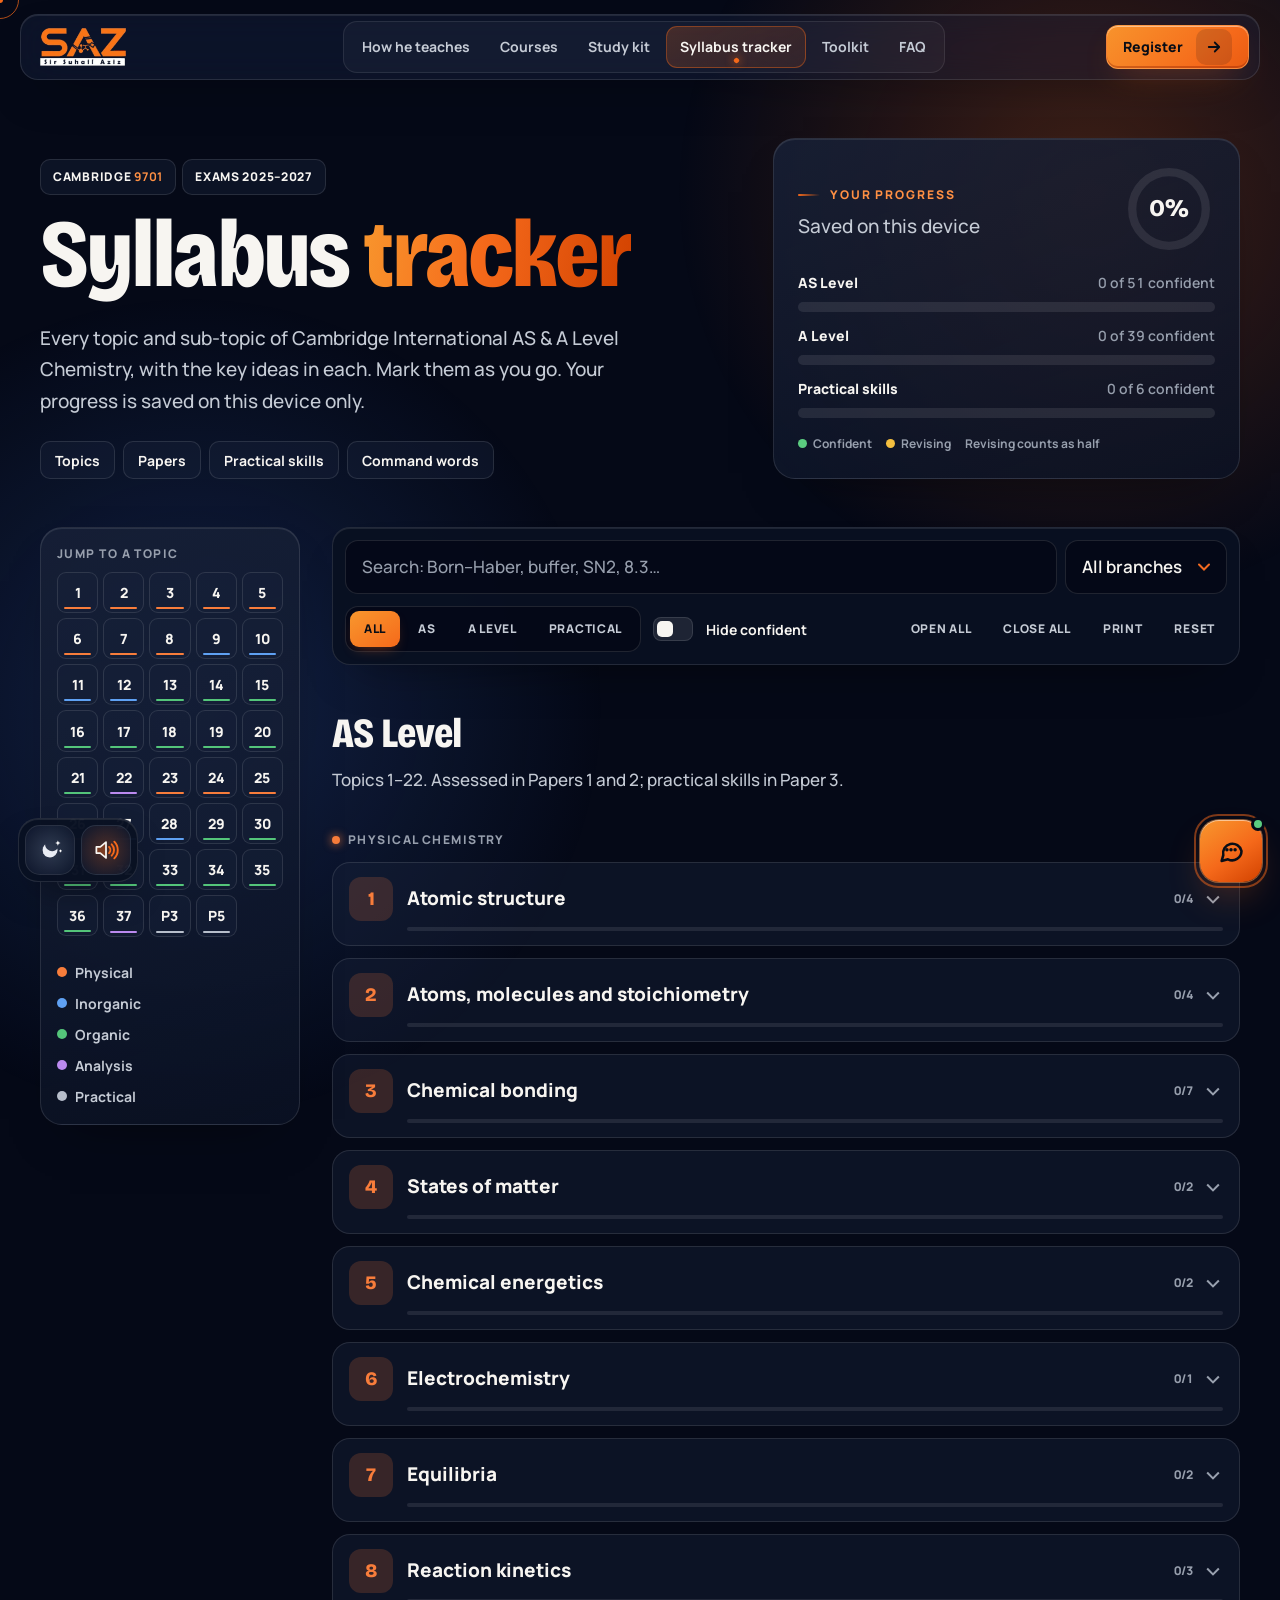
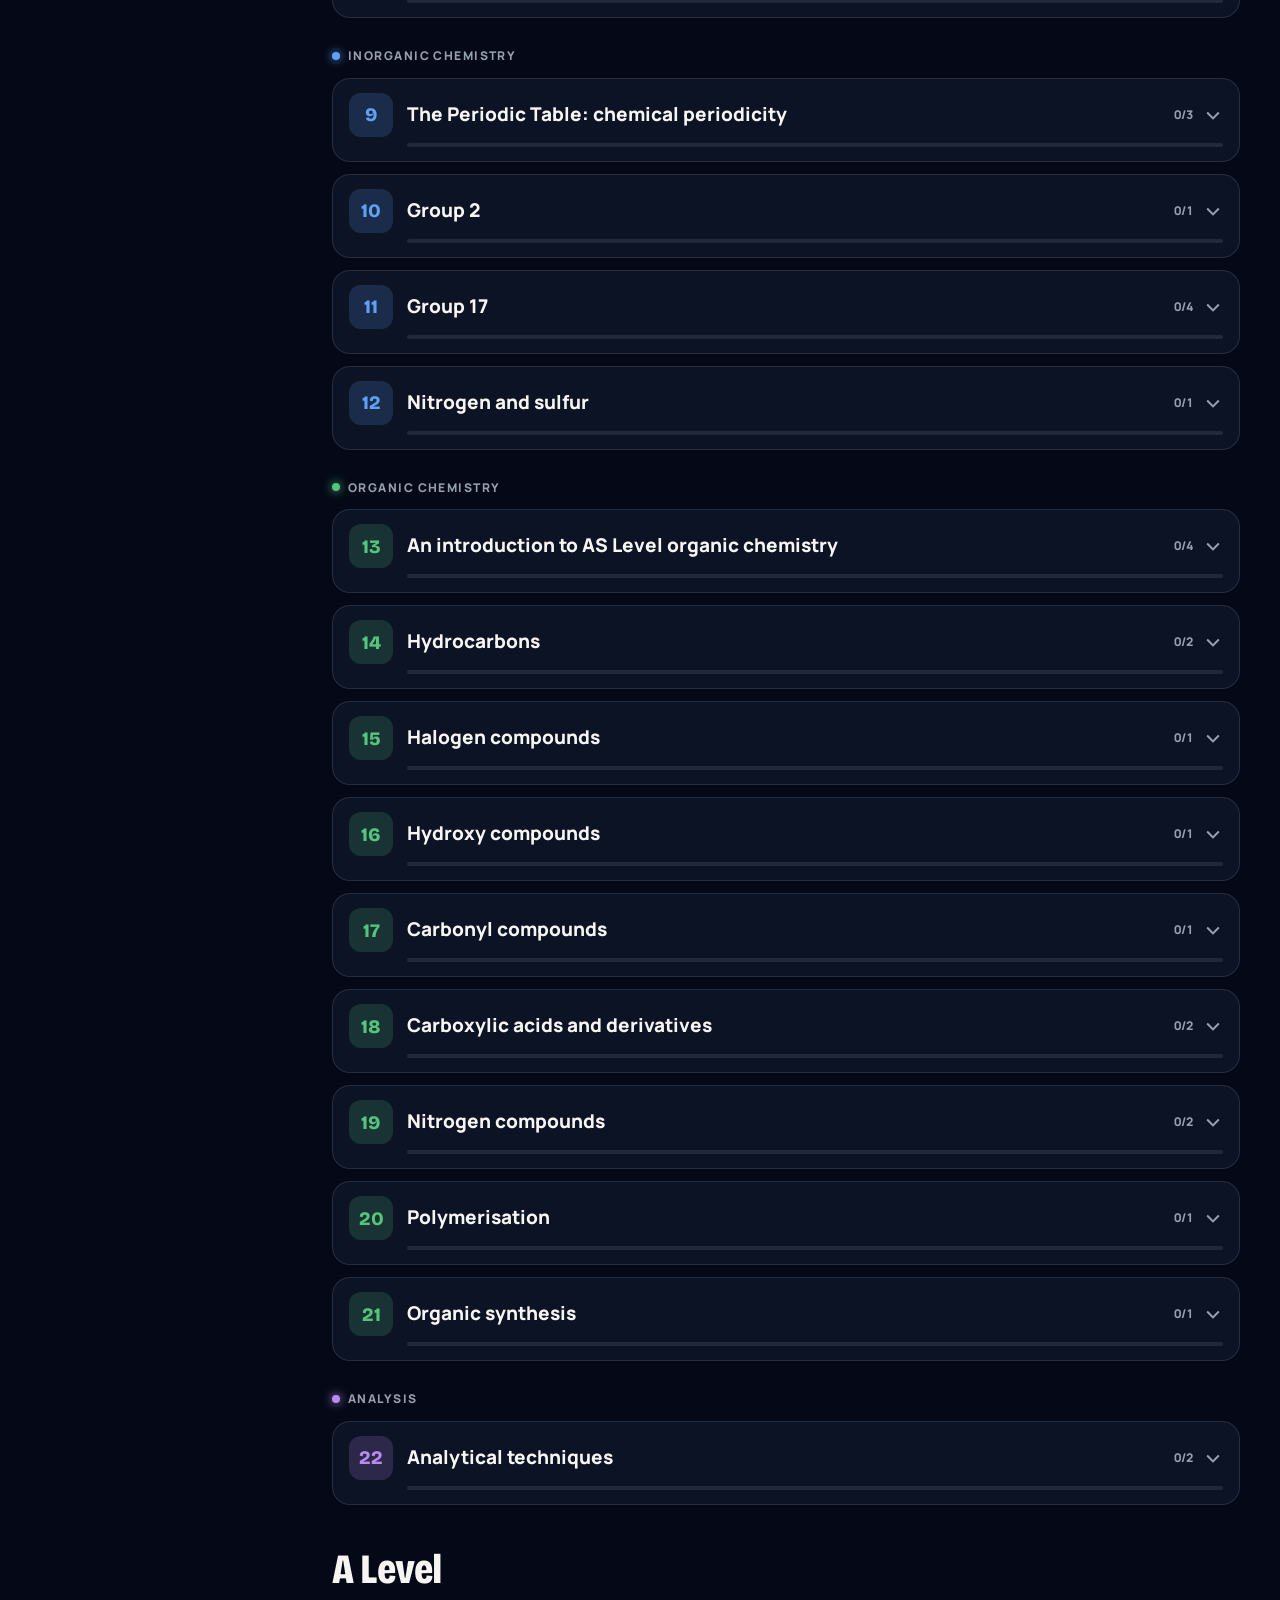
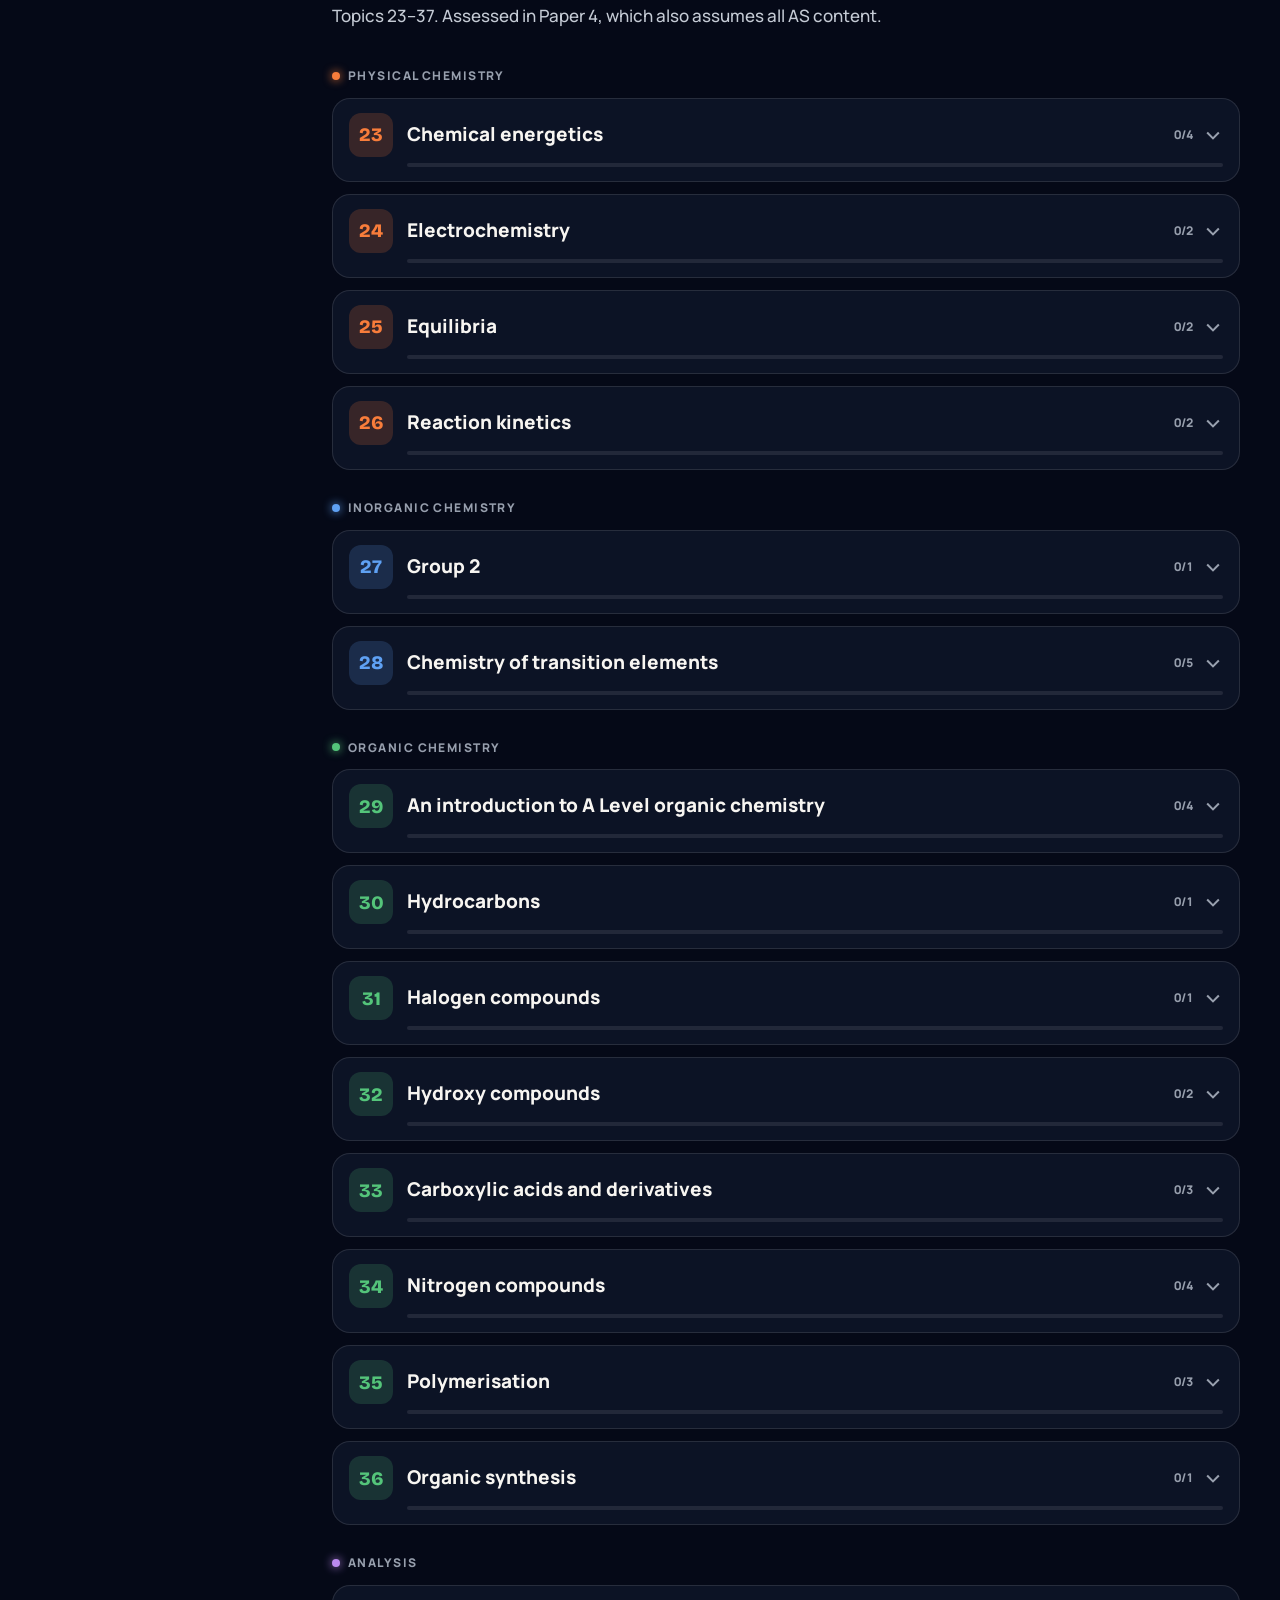
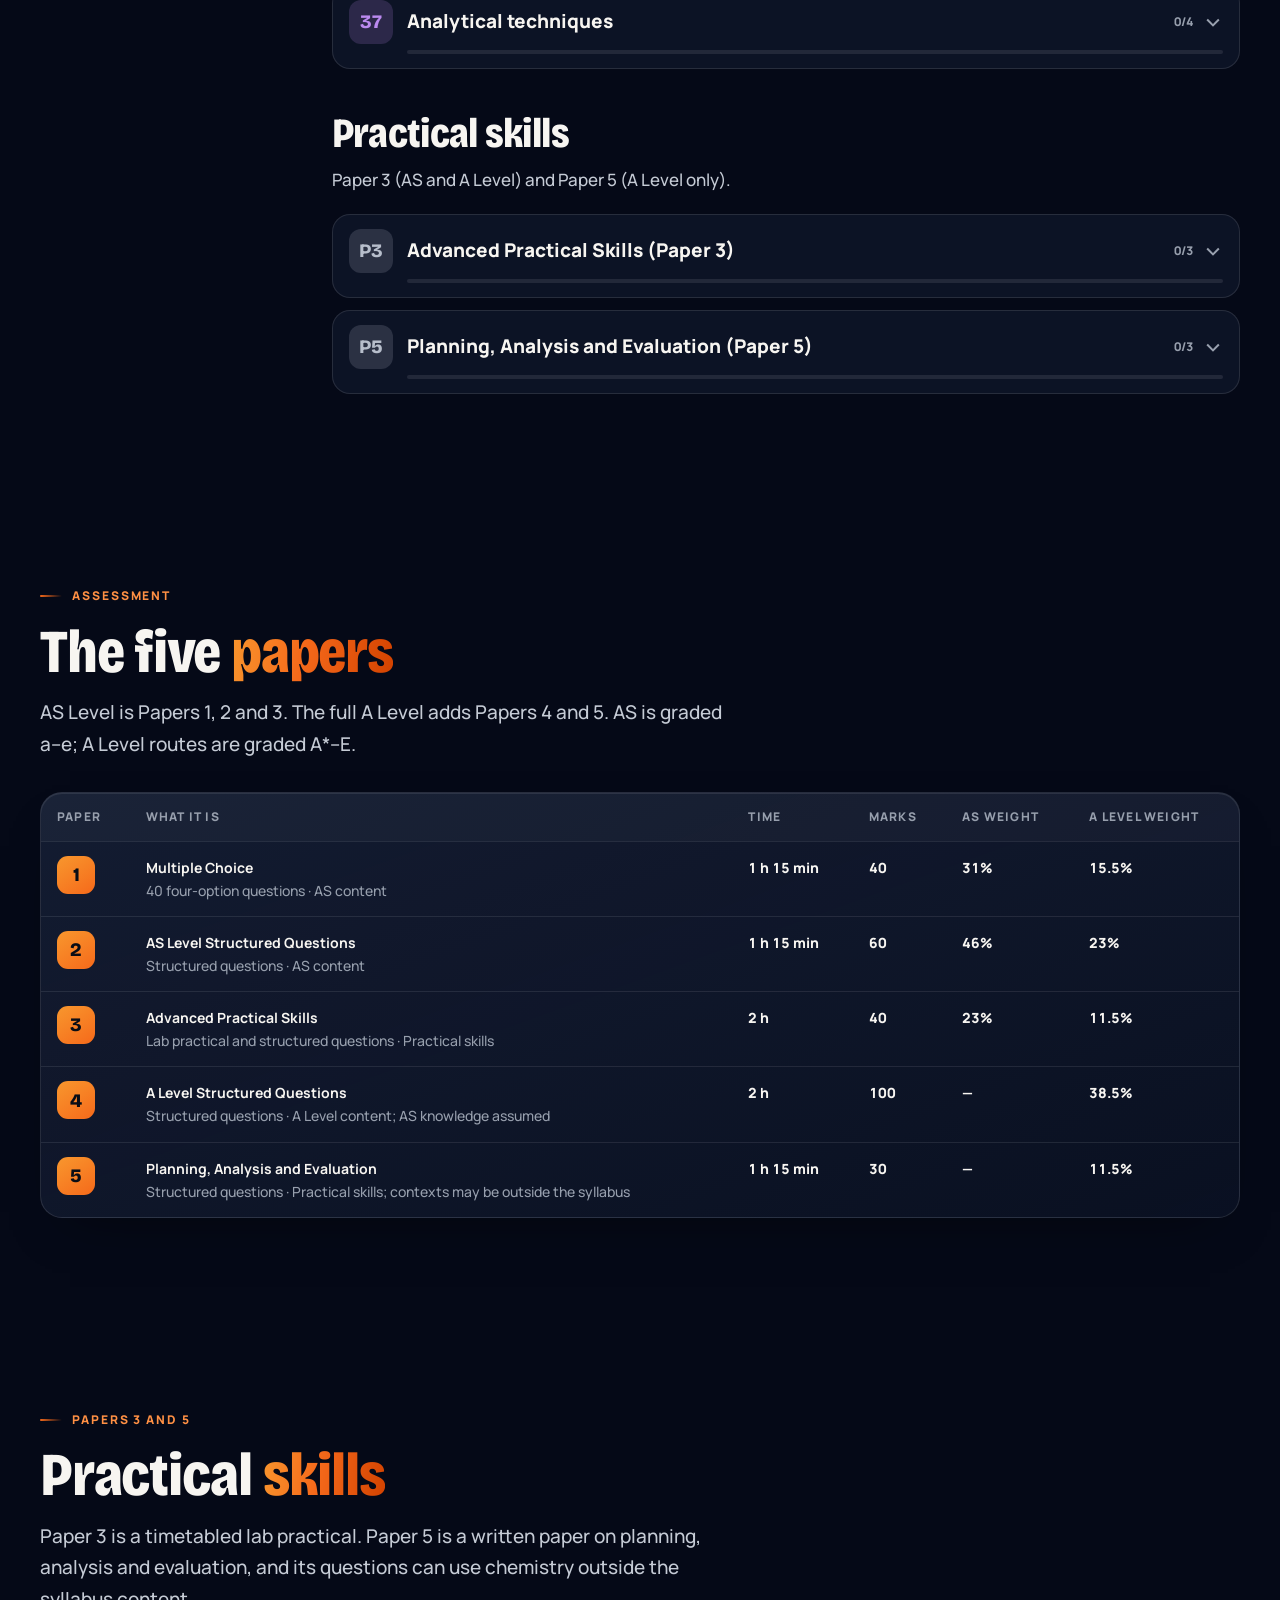
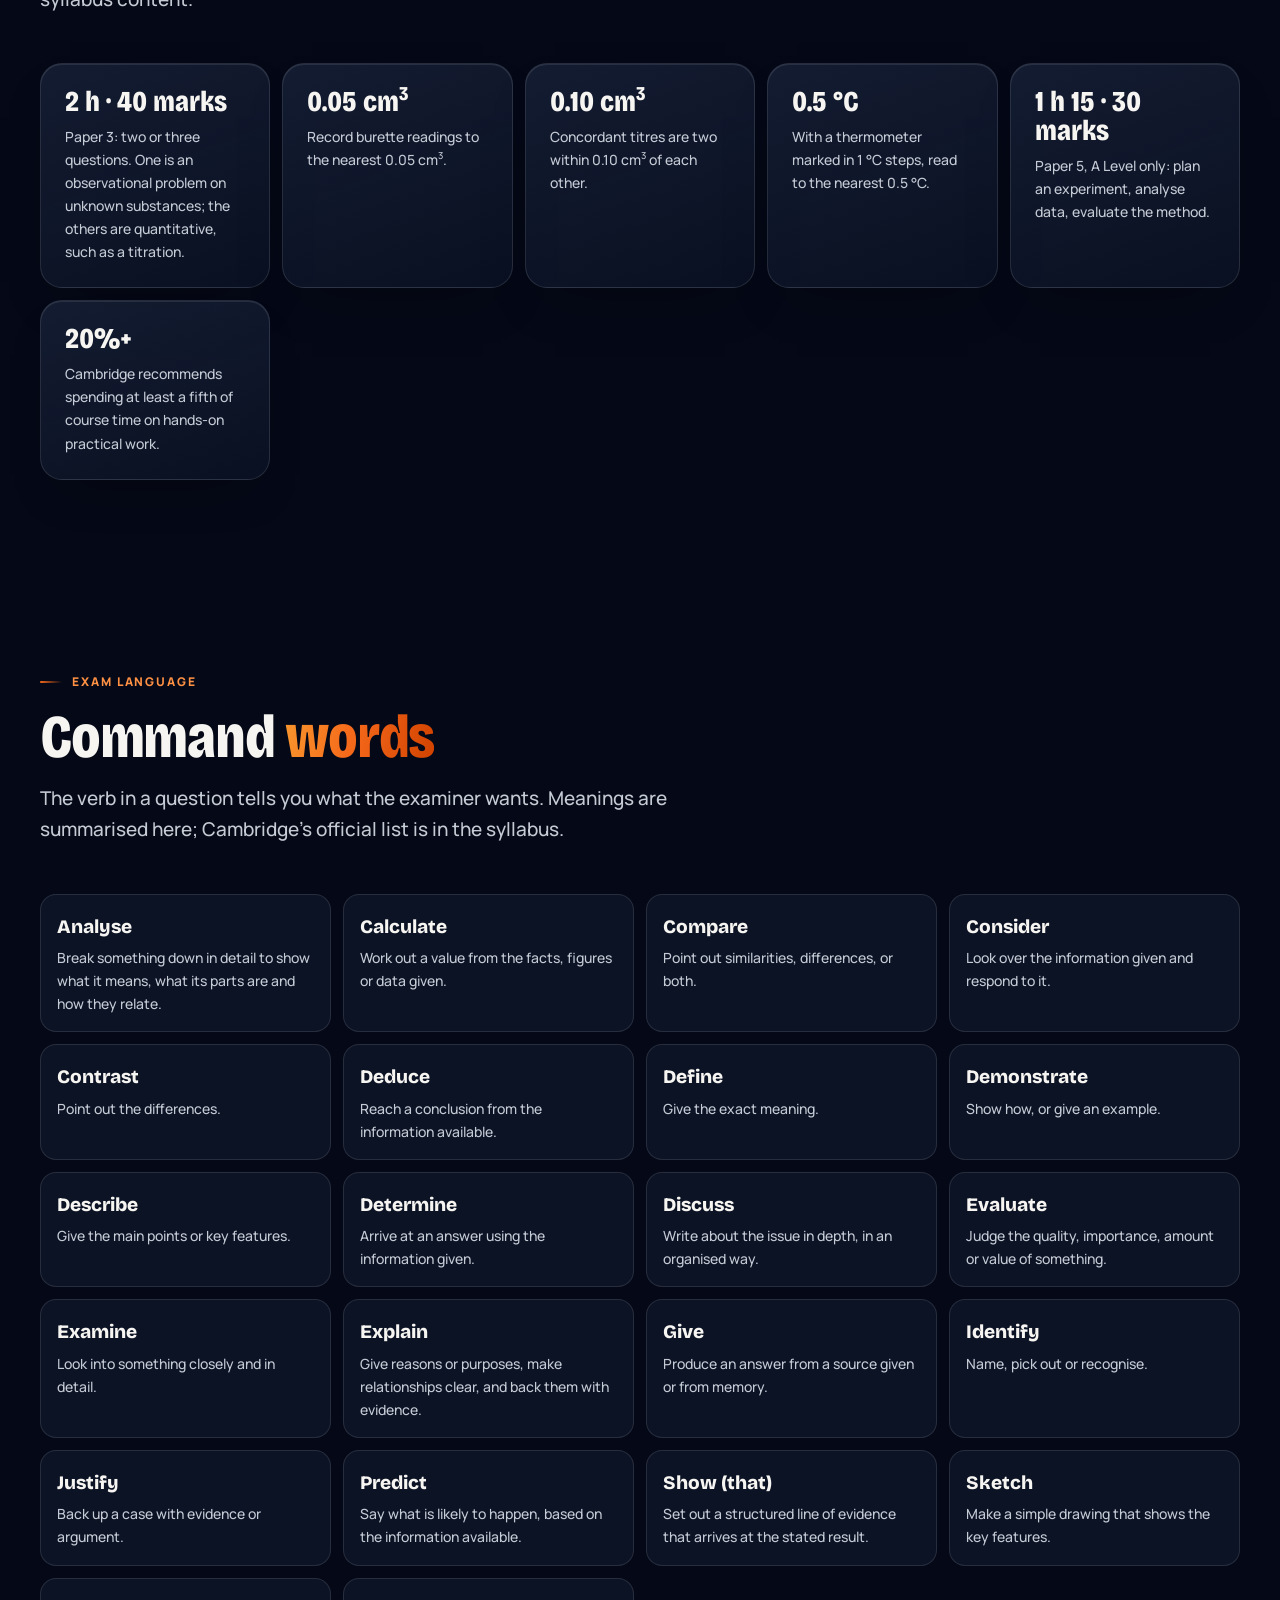
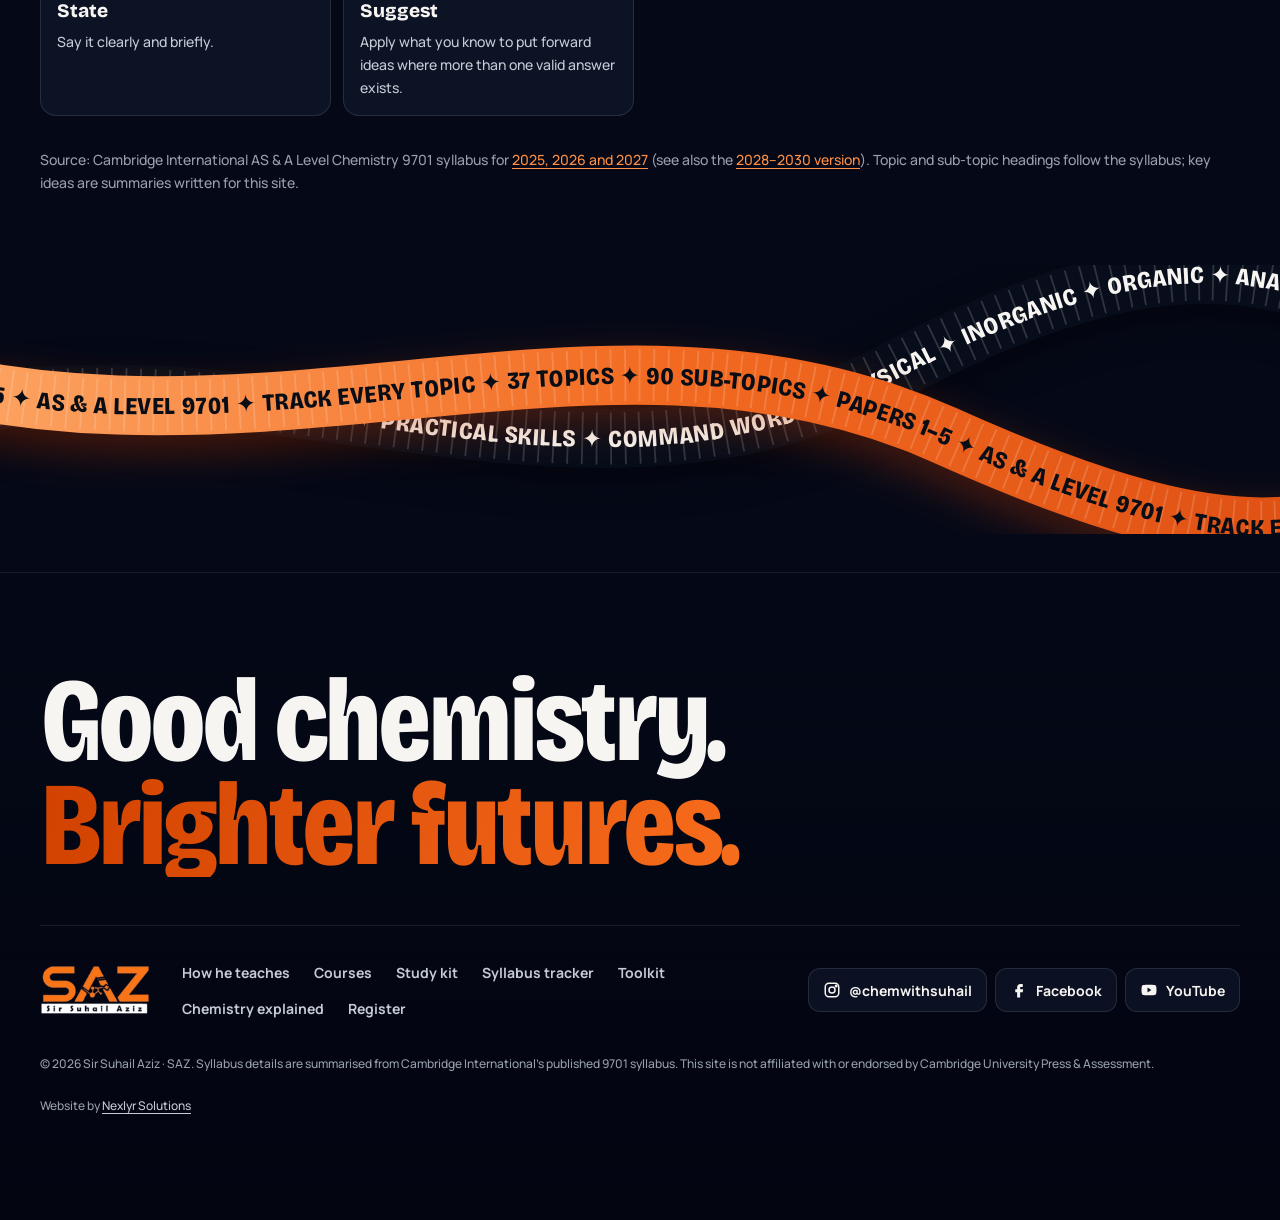
==== commit 43d09d5a: "Add files via upload" ====
--- a/syllabus.html
+++ b/syllabus.html
@@ -53,6 +53,8 @@
   --glass: oklch(26% 0.045 266 / 0.42);
   --glass-strong: oklch(22% 0.045 266 / 0.72);
   --panel: oklch(17.5% 0.038 266 / 0.94);
+  --card: linear-gradient(160deg, oklch(25% 0.045 266 / 0.82), oklch(19% 0.04 266 / 0.74));
+  --card-solid: linear-gradient(160deg, oklch(24% 0.045 266), oklch(18.5% 0.04 266));
   --glass-border: oklch(100% 0 0 / 0.11);
   --glass-hi: oklch(100% 0 0 / 0.09);
   --line: oklch(100% 0 0 / 0.09);
@@ -131,6 +133,8 @@
   --glass: oklch(100% 0 0 / 0.55);
   --glass-strong: oklch(100% 0 0 / 0.82);
   --panel: oklch(99% 0.004 70 / 0.95);
+  --card: linear-gradient(160deg, oklch(100% 0 0 / 0.86), oklch(98.5% 0.006 70 / 0.78));
+  --card-solid: linear-gradient(160deg, oklch(100% 0 0), oklch(98% 0.008 70));
   --glass-border: oklch(25% 0.04 266 / 0.1);
   --glass-hi: oklch(100% 0 0 / 0.9);
   --line: oklch(25% 0.04 266 / 0.1);
@@ -229,13 +233,11 @@
 [data-page="syllabus"] .scene canvas.is-ready, [data-page="toolkit"] .scene canvas.is-ready { opacity: 0.55; }
 @media (max-width: 700px) { .scene canvas.is-ready { opacity: 0.8; } [data-page="syllabus"] .scene canvas.is-ready, [data-page="toolkit"] .scene canvas.is-ready { opacity: 0.45; } }
 .aurora { position: fixed; inset: -20vmax; z-index: -3; pointer-events: none; overflow: hidden; }
-.aurora i { position: absolute; width: 60vmax; height: 60vmax; border-radius: 50%; filter: blur(80px); opacity: 0.9; will-change: transform; }
+.aurora i { position: absolute; width: 70vmax; height: 70vmax; border-radius: 50%; opacity: 0.9; }
 .aurora i:nth-child(1) { background: radial-gradient(circle, var(--aurora-1), transparent 65%); top: 0; right: 0; animation: drift-a 26s var(--ease-in-out) infinite alternate; }
 .aurora i:nth-child(2) { background: radial-gradient(circle, var(--aurora-2), transparent 65%); bottom: 0; left: 0; animation: drift-b 32s var(--ease-in-out) infinite alternate; }
 @keyframes drift-a { to { transform: translate(-18vmax, 22vmax) scale(1.15); } }
 @keyframes drift-b { to { transform: translate(20vmax, -16vmax) scale(1.1); } }
-.grain { position: fixed; inset: 0; z-index: 90; pointer-events: none; opacity: 0.035; mix-blend-mode: overlay;
-  background-image: url("data:image/svg+xml,%3Csvg xmlns='http://www.w3.org/2000/svg' width='160' height='160'%3E%3Cfilter id='n'%3E%3CfeTurbulence type='fractalNoise' baseFrequency='.85' numOctaves='3' stitchTiles='stitch'/%3E%3C/filter%3E%3Crect width='100%25' height='100%25' filter='url(%23n)'/%3E%3C/svg%3E"); }
 .progress-line { position: fixed; top: 0; left: 0; right: 0; height: 3px; z-index: 120; transform-origin: left; transform: scaleX(0); background: linear-gradient(90deg, var(--orange-2), var(--orange)); box-shadow: 0 0 12px var(--orange-glow); }
 
 /* ---------- 4. Layout helpers ---------- */
@@ -256,9 +258,8 @@
 
 /* glass */
 .glass {
-  position: relative; background: var(--glass); border: 1px solid var(--glass-border); border-radius: var(--r-lg);
-  -webkit-backdrop-filter: blur(22px) saturate(1.5); backdrop-filter: blur(22px) saturate(1.5);
-  box-shadow: inset 0 1px 0 var(--glass-hi), 0 30px 60px -30px var(--shadow);
+  position: relative; background: var(--card); border: 1px solid var(--glass-border); border-radius: var(--r-lg);
+  box-shadow: inset 0 1px 0 var(--glass-hi), 0 24px 50px -30px var(--shadow);
 }
 .glass--strong { background: var(--glass-strong); }
 .spot { isolation: isolate; overflow: hidden; }
@@ -290,7 +291,6 @@
   background: var(--bg-btn); color: var(--fg-btn);
   font-family: var(--font-body); font-weight: 800; font-size: 0.9375rem; letter-spacing: 0.005em; line-height: 1;
   white-space: nowrap; user-select: none;
-  -webkit-backdrop-filter: blur(16px); backdrop-filter: blur(16px);
   box-shadow: inset 0 1px 0 var(--glass-hi);
   transition: transform var(--d-2) var(--ease-spring), box-shadow var(--d-2) var(--ease-out), background-color var(--d-2) var(--ease-out), border-color var(--d-2) var(--ease-out), color var(--d-2) var(--ease-out);
   will-change: transform;
@@ -341,7 +341,6 @@
 .chip {
   display: inline-flex; align-items: center; gap: 6px; min-height: 38px; padding: 0 14px;
   border: 1px solid var(--glass-border); border-radius: 10px; background: var(--glass);
-  -webkit-backdrop-filter: blur(12px); backdrop-filter: blur(12px);
   color: var(--text); font-size: var(--text-sm); font-weight: 700; white-space: nowrap;
   transition: border-color var(--d-1) var(--ease-out), background-color var(--d-1) var(--ease-out), transform var(--d-2) var(--ease-spring);
 }
@@ -353,7 +352,6 @@
 .icon-btn {
   position: relative; display: inline-grid; place-items: center; width: 44px; height: 44px; flex: none;
   border: 1px solid var(--glass-border); border-radius: 13px; background: var(--glass); color: var(--text);
-  -webkit-backdrop-filter: blur(14px); backdrop-filter: blur(14px);
   transition: transform var(--d-2) var(--ease-spring), border-color var(--d-2) var(--ease-out), background-color var(--d-2) var(--ease-out);
 }
 .icon-btn:hover { transform: translateY(-1px); border-color: oklch(68.5% 0.19 44 / 0.5); }
@@ -753,7 +751,7 @@
 .socials { display: flex; flex-wrap: wrap; gap: var(--s-2); }
 .social {
   display: inline-flex; align-items: center; gap: 8px; min-height: 44px; padding: 0 14px; border-radius: 12px;
-  border: 1px solid var(--glass-border); background: var(--glass); -webkit-backdrop-filter: blur(12px); backdrop-filter: blur(12px);
+  border: 1px solid var(--glass-border); background: var(--glass);
   font-weight: 700; font-size: var(--text-sm); white-space: nowrap;
   transition: transform var(--d-2) var(--ease-spring), border-color var(--d-2), background-color var(--d-2);
 }
@@ -936,7 +934,7 @@
 .pagehead p { color: var(--text-2); font-size: var(--text-lg); max-width: 40rem; margin-top: var(--s-5); }
 .jump { display: flex; flex-wrap: wrap; gap: var(--s-2); margin-top: var(--s-5); }
 .codes { display: inline-flex; flex-wrap: wrap; gap: 6px; }
-.codes span { padding: 7px 12px; border-radius: 10px; border: 1px solid var(--glass-border); background: var(--glass); -webkit-backdrop-filter: blur(12px); backdrop-filter: blur(12px); font-size: var(--text-xs); font-weight: 800; letter-spacing: 0.06em; text-transform: uppercase; white-space: nowrap; }
+.codes span { padding: 7px 12px; border-radius: 10px; border: 1px solid var(--glass-border); background: var(--glass); font-size: var(--text-xs); font-weight: 800; letter-spacing: 0.06em; text-transform: uppercase; white-space: nowrap; }
 .codes b { color: var(--accent-text); }
 
 /* ---------- 22. Tracker ---------- */
@@ -1307,6 +1305,220 @@
 .principle[data-reveal="left"], .about__text[data-reveal="right"], #register-form[data-reveal="left"] { rotate: y 9deg; }
 .principle[data-reveal="right"] { rotate: y -9deg; }
 .principle.is-in, .about__text.is-in, #register-form.is-in { rotate: none; }
+
+/* =====================================================================
+   26. v4 — statement, stacking cards, glow, shimmer, compact mobile
+   ===================================================================== */
+.aurora i:nth-child(1) { animation-duration: 40s; }
+.aurora i:nth-child(2) { animation-duration: 48s; }
+@media (max-width: 760px) { .aurora i { animation: none !important; } }
+
+/* ---- scroll-lit statement ---- */
+.manifesto { padding-block: clamp(70px, 9vw, 140px); }
+.manifesto .wrap { display: grid; gap: var(--s-5); max-width: 1100px; }
+.manifesto__text { margin: 0; font-family: var(--font-display); font-weight: 800; font-stretch: 82%; font-size: clamp(1.9rem, 1rem + 4.2vw, 4.4rem); line-height: 1.04; letter-spacing: -0.025em; }
+.manifesto__text .w { display: inline; color: var(--text); opacity: 0.14; transition: opacity 450ms var(--ease-out), color 450ms var(--ease-out), text-shadow 600ms; }
+.manifesto__text .w.on { opacity: 1; }
+.manifesto__text .w.hl.on { color: var(--accent-text); text-shadow: 0 0 34px oklch(68.5% 0.19 44 / 0.45); }
+.manifesto__sig { display: flex; flex-wrap: wrap; align-items: baseline; gap: 6px 16px; margin: 0; color: var(--text-3); font-weight: 700; font-size: var(--text-sm); }
+.manifesto__sig .hand { font-size: clamp(1.6rem, 1.2rem + 1vw, 2.2rem); color: var(--text); }
+
+/* ---- stacking cards (pin + stack while scrolling) ---- */
+.stack { display: flex; flex-direction: column; gap: clamp(18px, 3vw, 34px); }
+.stack__item { position: sticky; top: calc(var(--nav-h) + 28px); transform-origin: 50% 0%; will-change: transform; }
+.stack__item::after { content: ""; position: absolute; inset: 0; border-radius: var(--r-lg); background: oklch(8% 0.03 266); opacity: calc(var(--cov, 0) * 0.55); pointer-events: none; z-index: 6; }
+:root[data-theme="light"] .stack__item::after { background: oklch(80% 0.02 60); opacity: calc(var(--cov, 0) * 0.45); }
+.stack .principle, .stack .course { background: var(--card-solid); box-shadow: inset 0 1px 0 var(--glass-hi), 0 -18px 40px -26px var(--shadow), 0 30px 60px -30px var(--shadow); }
+.courses > .stack__item { display: grid; }
+.courses > .stack__item > .course { height: 100%; }
+@media (min-width: 761px) {
+  .courses > .stack__item { position: relative; top: auto; transform: none !important; }
+  .courses > .stack__item::after { display: none; }
+}
+@media (max-width: 760px) { .courses { display: flex; flex-direction: column; gap: 16px; } }
+
+/* ---- eye-catchers ---- */
+.btn--glow { animation: cta-glow 2.6s var(--ease-in-out) infinite; }
+@keyframes cta-glow { 0%, 100% { box-shadow: inset 0 1px 0 oklch(100% 0 0 / 0.45), inset 0 -2px 0 oklch(40% 0.15 38 / 0.35), 0 14px 34px -14px var(--orange-glow), 0 0 0 0 oklch(68.5% 0.19 44 / 0.45); }
+  60% { box-shadow: inset 0 1px 0 oklch(100% 0 0 / 0.45), inset 0 -2px 0 oklch(40% 0.15 38 / 0.35), 0 18px 40px -14px var(--orange-glow), 0 0 0 12px oklch(68.5% 0.19 44 / 0); } }
+.hero__title .grad, .foot__statement .grad { background-size: 220% 100%; animation: shimmer 7s linear infinite; background-image: linear-gradient(100deg, var(--orange-deep) 0%, var(--orange) 25%, var(--orange-2) 45%, #ffd9b0 50%, var(--orange-2) 55%, var(--orange) 75%, var(--orange-deep) 100%); }
+@keyframes shimmer { from { background-position: 110% 0; } to { background-position: -110% 0; } }
+
+/* ---- horizontal swipe rows on phones ---- */
+@media (max-width: 760px) {
+  .store, .notes, .routes { display: grid; grid-auto-flow: column; grid-template-columns: none; grid-auto-columns: 84%; gap: 12px; overflow-x: auto; overscroll-behavior-x: contain; scroll-snap-type: x mandatory;
+    margin-inline: calc(-1 * var(--gutter)); padding: 4px var(--gutter) 14px; scroll-padding-inline: var(--gutter); scrollbar-width: none; }
+  .store::-webkit-scrollbar, .notes::-webkit-scrollbar, .routes::-webkit-scrollbar { display: none; }
+  .store > *, .notes > *, .routes > * { scroll-snap-align: start; }
+  .routes { grid-auto-columns: 72%; }
+}
+.swipe-hint { display: none; align-items: center; gap: 8px; margin: -4px 0 12px; font-size: var(--text-xs); font-weight: 800; letter-spacing: 0.08em; text-transform: uppercase; color: var(--text-3); }
+.swipe-hint i { width: 26px; height: 2px; border-radius: 2px; background: linear-gradient(90deg, var(--orange), transparent); animation: hint 1.6s var(--ease-in-out) infinite; }
+@keyframes hint { 50% { transform: translateX(8px); } }
+@media (max-width: 760px) { .swipe-hint { display: flex; } }
+
+/* ---- compact mobile layout (shorter page) ---- */
+@media (max-width: 640px) {
+  :root { --section: 50px; --nav-h: 58px; }
+  body { font-size: 0.97rem; }
+  h2 { font-size: clamp(1.7rem, 7.6vw, 2.15rem); }
+  .head { margin-bottom: 22px; gap: 10px; }
+  .head p { font-size: 0.97rem; }
+  .eyebrow { font-size: 0.6875rem; }
+  .nav { top: 10px; }
+  .nav__bar { height: var(--nav-h); padding: 0 8px 0 14px; border-radius: 16px; }
+  .brand img { height: 32px; }
+  .icon-btn { width: 40px; height: 40px; }
+  .btn { min-height: 48px; font-size: 0.875rem; }
+
+  .hero { min-height: auto; padding-top: calc(var(--nav-h) + 30px); padding-bottom: 20px; }
+  .hero__grid { gap: 26px; }
+  .hero__copy { gap: 16px; }
+  .hero__title { font-size: clamp(2.6rem, 12.5vw, 3.3rem); }
+  .hero__lede { font-size: 1rem; }
+  .hero__ctas .btn { width: 100%; }
+  .hero__stats li { padding: 9px 10px; }
+  .hero__stats b { font-size: 1.5rem; }
+  .hero__visual { width: min(100%, 330px); }
+
+  .ribbon { height: 128px; margin-block: -6px; }
+  .rb__text { font-size: 32px; }
+  .manifesto { padding-block: 48px 30px; }
+  .manifesto__text { font-size: clamp(1.55rem, 7.4vw, 2rem); }
+
+  .principle { padding: 16px; gap: 18px; border-radius: 18px; }
+  .principle__line { font-size: 1.55rem; }
+  .principle__text { gap: 10px; }
+  .principle__text p { font-size: 0.95rem; }
+  .pattern { padding: 10px; gap: 10px; }
+  .pattern__grid { gap: 3px; }
+  .pattern__read { min-height: 0; padding-top: 10px; }
+  .pattern__cfg { font-size: 1.6rem; }
+  .vcard__frame { max-width: 230px; padding: 6px; }
+  .vcard figcaption { font-size: 0.75rem; }
+  .found { gap: 8px; }
+  .found .tile { min-height: 86px; padding: 10px 12px; }
+
+  .course { padding: 20px; gap: 12px; }
+  .course__code b { font-size: 2.6rem; }
+  .course h3 { font-size: 1.3rem; }
+  .course p { font-size: 0.92rem; }
+  .course li { font-size: 0.82rem; }
+  .tbl th, .tbl td { padding: 10px 12px; }
+  .tbl--stack tr { padding: 12px 14px; gap: 4px 12px; }
+
+  .bento { grid-template-columns: repeat(2, minmax(0, 1fr)); gap: 10px; }
+  .bento > * { grid-column: span 1; }
+  .bento > .bento__hero { grid-column: 1 / -1; min-height: 0; padding: 20px; gap: 14px; }
+  .bento__hero h3 { font-size: 1.9rem; }
+  .bento__hero .hand { font-size: 1.4rem; }
+  .bitem { padding: 14px; gap: 8px; min-height: 0; }
+  .bitem p { display: none; }
+  .bitem h3 { font-size: 0.9rem; line-height: 1.25; }
+  .bitem__icon { width: 36px; height: 36px; border-radius: 11px; }
+  .bitem__icon svg { width: 20px; height: 20px; }
+
+  .product__art { height: 160px; }
+  .book { width: 104px; height: 140px; } .book__pages { transform: rotateY(90deg) translateZ(96px); }
+  .screen { width: 150px; }
+  .product__body { padding: 16px; gap: 10px; }
+  .product__body p { font-size: 0.85rem; }
+
+  .map { gap: 30px; }
+  .map__level { gap: 14px; }
+  .map__tiles { grid-template-columns: repeat(3, minmax(0, 1fr)) !important; gap: 6px; }
+  .tile { min-height: 72px; padding: 8px 9px; gap: 4px; border-radius: 12px; }
+  .tile__n { font-size: 1.25rem; }
+  .tile__t { font-size: 0.6875rem; line-height: 1.2; display: -webkit-box; -webkit-line-clamp: 2; -webkit-box-orient: vertical; overflow: hidden; hyphens: none; }
+  .tile__bar { height: 3px; }
+  .papers { gap: 22px; margin-top: 40px !important; }
+  .wbar__track { height: 38px; }
+  .routes li { padding: 16px; }
+
+  .tools { gap: 12px; }
+  .panel { padding: 18px; gap: 14px; }
+  .panel__list li { padding: 9px 0; font-size: 0.9rem; }
+
+  .note-card { padding: 16px; }
+  .note-card h3 { font-size: 1.1rem; }
+
+  .about { gap: 24px; }
+  .about [data-video] .vcard__frame { max-width: 210px; }
+  .bio { font-size: 0.97rem; }
+  .bio p:nth-child(3) { display: none; }
+  .facts { grid-template-columns: repeat(3, minmax(0, 1fr)); gap: 6px; }
+  .facts > div { padding: 10px; }
+  .facts dt { font-size: 0.6rem; }
+  .facts dd { font-size: 0.78rem; }
+  .facts dd .big { font-size: 1.6rem; }
+
+  .aff { grid-template-columns: repeat(2, minmax(0, 1fr)); gap: 8px; }
+  .aff li { min-height: 0; grid-template-rows: auto auto; grid-template-columns: auto minmax(0, 1fr); align-items: center; gap: 4px 10px; padding: 10px 12px; }
+  .aff__top { grid-column: 1 / -1; }
+  .aff__sym { font-size: 1.5rem; }
+  .aff__name { font-size: 0.75rem; }
+
+  .posts { grid-auto-columns: 160px; }
+  .faq summary { min-height: 54px; padding: 12px 14px; font-size: 0.95rem; }
+  .faq .ans { padding: 0 14px 14px; font-size: 0.92rem; }
+  .form { padding: 16px; gap: 12px; }
+  .contact__big { padding: 16px; }
+  .contact__big a { font-size: 1.7rem; }
+  .contact .hand { display: none; }
+
+  /* footer ≈ 40% of its old height */
+  .foot { padding-block: 22px 78px; margin-top: 10px; }
+  .foot__statement { font-size: 1.55rem; line-height: 1; margin-bottom: 14px; letter-spacing: -0.02em; }
+  .foot__statement span { display: inline; }
+  .foot__statement span + span::before { content: " "; }
+  .foot__row { grid-template-columns: auto 1fr; gap: 12px 14px; padding-top: 14px; align-items: center; }
+  .foot__brand img { height: 30px; }
+  .foot .socials { justify-self: end; gap: 6px; }
+  .foot .social { width: 36px; min-height: 36px; border-radius: 10px; }
+  .foot .social svg { width: 16px; height: 16px; }
+  .foot__links { grid-column: 1 / -1; display: flex; flex-wrap: wrap; gap: 4px 14px; }
+  .foot__links a { font-size: 0.75rem; }
+  .foot__small { margin-top: 10px; gap: 2px; font-size: 0.625rem; line-height: 1.4; }
+  .foot__small p:first-child { display: -webkit-box; -webkit-line-clamp: 2; -webkit-box-orient: vertical; overflow: hidden; }
+  .foot { padding-block: 18px 70px; margin-top: 0; }
+  .foot .socials { grid-row: 1; grid-column: 2; }
+  .foot__links { flex-wrap: nowrap; overflow-x: auto; scrollbar-width: none; margin-inline: calc(-1 * var(--gutter)); padding-inline: var(--gutter); mask-image: linear-gradient(90deg, transparent, #000 var(--gutter), #000 calc(100% - 28px), transparent); }
+  .foot__links::-webkit-scrollbar { display: none; }
+
+  /* exam papers: one compact card per paper */
+  #papers-body tr { grid-template-columns: repeat(4, minmax(0, 1fr)); gap: 8px 10px; padding: 14px; align-items: start; }
+  #papers-body td:first-child { grid-column: 1; grid-row: 1; }
+  #papers-body td.span { grid-column: 2 / -1; grid-row: 1; align-self: center; }
+  #papers-body td:first-child::before, #papers-body td.span::before { display: none; }
+  #papers-body td.num { font-size: 0.875rem; align-self: end; }
+  #papers-body td.num::before { white-space: normal; }
+  #papers-body td[data-label]::before { font-size: 0.5625rem; letter-spacing: 0.06em; margin-bottom: 2px; }
+
+  /* inner pages */
+  .pagehead { padding-top: calc(var(--nav-h) + 40px); padding-bottom: 24px; }
+  .pagehead h1 { font-size: clamp(2.5rem, 12vw, 3.2rem); }
+  .pagehead p { font-size: 0.97rem; margin-top: 14px; }
+  .tool { padding-block: 36px; }
+  .tool__head { margin-bottom: 20px; }
+  .tool__head h2 { font-size: clamp(1.8rem, 8vw, 2.2rem); }
+  .box { padding: 14px; gap: 12px; }
+  .topic > summary { min-height: 58px; padding: 10px 12px; gap: 4px 10px; }
+  .topic__n { min-width: 38px; height: 38px; font-size: 1rem; }
+  .topic__t { font-size: 1rem; }
+  .sub { padding: 12px; }
+  .cw { gap: 8px; } .cw div { padding: 12px; }
+  .prac-facts li { padding: 14px; }
+}
+
+/* small phones: keep the hero inside the screen */
+.hero__grid { grid-template-columns: minmax(0, 1fr); }
+@media (min-width: 980px) { .hero__grid { grid-template-columns: minmax(0, 1.1fr) minmax(0, 0.9fr); } }
+@media (max-width: 400px) {
+  .badge { gap: 8px; padding: 6px 6px 6px 11px; font-size: 0.75rem; }
+  .badge__go { width: 24px; height: 24px; border-radius: 7px; }
+}
+.rb__layer--text { will-change: transform; }
+.ribbon { contain: layout paint; }
 </style>
   
   <script>(function(){var d=document.documentElement;d.classList.remove("no-js");setTimeout(function(){if(!window.SAZ_READY){d.classList.add("no-js","is-loaded")}},4500);})();</script>
@@ -1324,7 +1536,6 @@
 <div class="cursor" aria-hidden="true"><i class="cursor__ring"></i><i class="cursor__dot"></i></div>
 <div class="aurora" aria-hidden="true"><i></i><i></i></div>
 <div class="scene" aria-hidden="true"><canvas id="scene"></canvas></div>
-<div class="grain" aria-hidden="true"></div>
 <div class="progress-line" aria-hidden="true"></div>
 <header class="nav" role="banner">
   <div class="nav__bar">
@@ -1462,11 +1673,7 @@
 </main>
 
 <div class="ribbon" aria-hidden="true">
-  <svg viewBox="0 0 1440 300" preserveAspectRatio="xMidYMid slice" focusable="false">
-    <defs><path id="rbsa" d="M-200,90 C 260,270 660,10 1060,190 S 1520,280 1700,170"/><path id="rbsb" d="M-200,200 C 240,30 620,320 1000,120 S 1480,40 1700,120"/>
-      <linearGradient id="rbsg" x1="0" x2="1"><stop offset="0" stop-color="#ffb070"/><stop offset=".5" stop-color="#f26a21"/><stop offset="1" stop-color="#d9480f"/></linearGradient></defs>
-    <g style="--rbg:url(#rbsg)"><use href="#rbsb" class="rb__band rb__band--dark"/><use href="#rbsb" class="rb__edge"/><text class="rb__text rb__text--dark" dy="0.36em"><textPath href="#rbsb" data-ribbon="-1" data-chunk="Physical ✦ Inorganic ✦ Organic ✦ Analysis ✦ Practical skills ✦ Command words ✦ ">Physical ✦ Inorganic ✦ Organic ✦ Analysis ✦ Practical skills ✦ Command words ✦ </textPath></text><use href="#rbsa" class="rb__band rb__band--orange"/><use href="#rbsa" class="rb__edge"/><text class="rb__text rb__text--orange" dy="0.36em"><textPath href="#rbsa" data-ribbon="1" data-chunk="37 topics ✦ 90 sub-topics ✦ Papers 1–5 ✦ AS & A Level 9701 ✦ Track every topic ✦ ">37 topics ✦ 90 sub-topics ✦ Papers 1–5 ✦ AS & A Level 9701 ✦ Track every topic ✦ </textPath></text></g>
-  </svg>
+  <svg class="rb__layer" viewBox="0 0 1440 300" preserveAspectRatio="xMidYMid slice" focusable="false"><defs><path id="rbsbs" d="M-200,200 C 240,30 620,320 1000,120 S 1480,40 1700,120"/></defs><g style="--rbg:url(#rbsbg)"><use href="#rbsbs" class="rb__band rb__band--dark"/><use href="#rbsbs" class="rb__edge"/></g></svg><svg class="rb__layer rb__layer--text" viewBox="0 0 1440 300" preserveAspectRatio="xMidYMid slice" focusable="false"><defs><path id="rbsb" d="M-200,200 C 240,30 620,320 1000,120 S 1480,40 1700,120"/></defs><text class="rb__text rb__text--dark" dy="0.36em"><textPath href="#rbsb" data-ribbon="-1" data-chunk="Physical ✦ Inorganic ✦ Organic ✦ Analysis ✦ Practical skills ✦ Command words ✦ ">Physical ✦ Inorganic ✦ Organic ✦ Analysis ✦ Practical skills ✦ Command words ✦ </textPath></text></svg><svg class="rb__layer" viewBox="0 0 1440 300" preserveAspectRatio="xMidYMid slice" focusable="false"><defs><path id="rbsas" d="M-200,90 C 260,270 660,10 1060,190 S 1520,280 1700,170"/><linearGradient id="rbsag" x1="0" x2="1"><stop offset="0" stop-color="#ffb070"/><stop offset=".5" stop-color="#f26a21"/><stop offset="1" stop-color="#d9480f"/></linearGradient></defs><g style="--rbg:url(#rbsag)"><use href="#rbsas" class="rb__band rb__band--orange"/><use href="#rbsas" class="rb__edge"/></g></svg><svg class="rb__layer rb__layer--text" viewBox="0 0 1440 300" preserveAspectRatio="xMidYMid slice" focusable="false"><defs><path id="rbsa" d="M-200,90 C 260,270 660,10 1060,190 S 1520,280 1700,170"/></defs><text class="rb__text rb__text--orange" dy="0.36em"><textPath href="#rbsa" data-ribbon="1" data-chunk="37 topics ✦ 90 sub-topics ✦ Papers 1–5 ✦ AS & A Level 9701 ✦ Track every topic ✦ ">37 topics ✦ 90 sub-topics ✦ Papers 1–5 ✦ AS & A Level 9701 ✦ Track every topic ✦ </textPath></text></svg>
 </div>
 <footer class="foot">
   <div class="wrap">
@@ -1920,11 +2127,11 @@
 
 </script>
 <script>/* three.js (MIT) + Lenis (MIT) + SAZ 3D scene */
-(()=>{function pa(i,t,e){return Math.max(i,Math.min(t,e))}var $s=class{constructor(){this.isRunning=!1,this.value=0,this.from=0,this.to=0,this.currentTime=0}advance(t){var e;if(!this.isRunning)return;let n=!1;if(this.duration&&this.easing){this.currentTime+=t;let s=pa(0,this.currentTime/this.duration,1);n=s>=1;let r=n?1:this.easing(s);this.value=this.from+(this.to-this.from)*r}else this.lerp?(this.value=function(r,o,a,l){return function(h,f,d){return(1-d)*h+d*f}(r,o,1-Math.exp(-a*l))}(this.value,this.to,60*this.lerp,t),Math.round(this.value)===this.to&&(this.value=this.to,n=!0)):(this.value=this.to,n=!0);n&&this.stop(),(e=this.onUpdate)===null||e===void 0||e.call(this,this.value,n)}stop(){this.isRunning=!1}fromTo(t,e,{lerp:n,duration:s,easing:r,onStart:o,onUpdate:a}){this.from=this.value=t,this.to=e,this.lerp=n,this.duration=s,this.easing=r,this.currentTime=0,this.isRunning=!0,o==null||o(),this.onUpdate=a}},Ks=class{constructor(t,e,{autoResize:n=!0,debounce:s=250}={}){this.wrapper=t,this.content=e,this.width=0,this.height=0,this.scrollHeight=0,this.scrollWidth=0,this.resize=()=>{this.onWrapperResize(),this.onContentResize()},this.onWrapperResize=()=>{this.wrapper instanceof Window?(this.width=window.innerWidth,this.height=window.innerHeight):(this.width=this.wrapper.clientWidth,this.height=this.wrapper.clientHeight)},this.onContentResize=()=>{this.wrapper instanceof Window?(this.scrollHeight=this.content.scrollHeight,this.scrollWidth=this.content.scrollWidth):(this.scrollHeight=this.wrapper.scrollHeight,this.scrollWidth=this.wrapper.scrollWidth)},n&&(this.debouncedResize=function(o,a){let l;return function(...c){let h=this;clearTimeout(l),l=setTimeout(()=>{l=void 0,o.apply(h,c)},a)}}(this.resize,s),this.wrapper instanceof Window?window.addEventListener("resize",this.debouncedResize,!1):(this.wrapperResizeObserver=new ResizeObserver(this.debouncedResize),this.wrapperResizeObserver.observe(this.wrapper)),this.contentResizeObserver=new ResizeObserver(this.debouncedResize),this.contentResizeObserver.observe(this.content)),this.resize()}destroy(){var t,e;(t=this.wrapperResizeObserver)===null||t===void 0||t.disconnect(),(e=this.contentResizeObserver)===null||e===void 0||e.disconnect(),this.wrapper===window&&this.debouncedResize&&window.removeEventListener("resize",this.debouncedResize,!1)}get limit(){return{x:this.scrollWidth-this.width,y:this.scrollHeight-this.height}}},ki=class{constructor(){this.events={}}emit(t,...e){var n;let s=this.events[t]||[];for(let r=0,o=s.length;r<o;r++)(n=s[r])===null||n===void 0||n.call(s,...e)}on(t,e){var n;return!((n=this.events[t])===null||n===void 0)&&n.push(e)||(this.events[t]=[e]),()=>{var s;this.events[t]=(s=this.events[t])===null||s===void 0?void 0:s.filter(r=>e!==r)}}off(t,e){var n;this.events[t]=(n=this.events[t])===null||n===void 0?void 0:n.filter(s=>e!==s)}destroy(){this.events={}}},fa=100/6,an={passive:!1},Qs=class{constructor(t,e={wheelMultiplier:1,touchMultiplier:1}){this.element=t,this.options=e,this.touchStart={x:0,y:0},this.lastDelta={x:0,y:0},this.window={width:0,height:0},this.emitter=new ki,this.onTouchStart=n=>{let{clientX:s,clientY:r}=n.targetTouches?n.targetTouches[0]:n;this.touchStart.x=s,this.touchStart.y=r,this.lastDelta={x:0,y:0},this.emitter.emit("scroll",{deltaX:0,deltaY:0,event:n})},this.onTouchMove=n=>{let{clientX:s,clientY:r}=n.targetTouches?n.targetTouches[0]:n,o=-(s-this.touchStart.x)*this.options.touchMultiplier,a=-(r-this.touchStart.y)*this.options.touchMultiplier;this.touchStart.x=s,this.touchStart.y=r,this.lastDelta={x:o,y:a},this.emitter.emit("scroll",{deltaX:o,deltaY:a,event:n})},this.onTouchEnd=n=>{this.emitter.emit("scroll",{deltaX:this.lastDelta.x,deltaY:this.lastDelta.y,event:n})},this.onWheel=n=>{let{deltaX:s,deltaY:r,deltaMode:o}=n;s*=o===1?fa:o===2?this.window.width:1,r*=o===1?fa:o===2?this.window.height:1,s*=this.options.wheelMultiplier,r*=this.options.wheelMultiplier,this.emitter.emit("scroll",{deltaX:s,deltaY:r,event:n})},this.onWindowResize=()=>{this.window={width:window.innerWidth,height:window.innerHeight}},window.addEventListener("resize",this.onWindowResize,!1),this.onWindowResize(),this.element.addEventListener("wheel",this.onWheel,an),this.element.addEventListener("touchstart",this.onTouchStart,an),this.element.addEventListener("touchmove",this.onTouchMove,an),this.element.addEventListener("touchend",this.onTouchEnd,an)}on(t,e){return this.emitter.on(t,e)}destroy(){this.emitter.destroy(),window.removeEventListener("resize",this.onWindowResize,!1),this.element.removeEventListener("wheel",this.onWheel,an),this.element.removeEventListener("touchstart",this.onTouchStart,an),this.element.removeEventListener("touchmove",this.onTouchMove,an),this.element.removeEventListener("touchend",this.onTouchEnd,an)}},Vi=class{constructor({wrapper:t=window,content:e=document.documentElement,eventsTarget:n=t,smoothWheel:s=!0,syncTouch:r=!1,syncTouchLerp:o=.075,touchInertiaMultiplier:a=35,duration:l,easing:c=w=>Math.min(1,1.001-Math.pow(2,-10*w)),lerp:h=.1,infinite:f=!1,orientation:d="vertical",gestureOrientation:m="vertical",touchMultiplier:_=1,wheelMultiplier:y=1,autoResize:p=!0,prevent:u,virtualScroll:E,__experimental__naiveDimensions:S=!1}={}){this._isScrolling=!1,this._isStopped=!1,this._isLocked=!1,this._preventNextNativeScrollEvent=!1,this._resetVelocityTimeout=null,this.time=0,this.userData={},this.lastVelocity=0,this.velocity=0,this.direction=0,this.animate=new $s,this.emitter=new ki,this.onPointerDown=w=>{w.button===1&&this.reset()},this.onVirtualScroll=w=>{if(typeof this.options.virtualScroll=="function"&&this.options.virtualScroll(w)===!1)return;let{deltaX:U,deltaY:T,event:A}=w;if(this.emitter.emit("virtual-scroll",{deltaX:U,deltaY:T,event:A}),A.ctrlKey)return;let D=A.type.includes("touch"),$=A.type.includes("wheel");if(this.isTouching=A.type==="touchstart"||A.type==="touchmove",this.options.syncTouch&&D&&A.type==="touchstart"&&!this.isStopped&&!this.isLocked)return void this.reset();let g=U===0&&T===0,M=this.options.gestureOrientation==="vertical"&&T===0||this.options.gestureOrientation==="horizontal"&&U===0;if(g||M)return;let B=A.composedPath();B=B.slice(0,B.indexOf(this.rootElement));let N=this.options.prevent;if(B.find(Q=>{var G,st,ot,X,mt;return Q instanceof HTMLElement&&(typeof N=="function"&&(N==null?void 0:N(Q))||((G=Q.hasAttribute)===null||G===void 0?void 0:G.call(Q,"data-lenis-prevent"))||D&&((st=Q.hasAttribute)===null||st===void 0?void 0:st.call(Q,"data-lenis-prevent-touch"))||$&&((ot=Q.hasAttribute)===null||ot===void 0?void 0:ot.call(Q,"data-lenis-prevent-wheel"))||((X=Q.classList)===null||X===void 0?void 0:X.contains("lenis"))&&!(!((mt=Q.classList)===null||mt===void 0)&&mt.contains("lenis-stopped")))}))return;if(this.isStopped||this.isLocked)return void A.preventDefault();if(!(this.options.syncTouch&&D||this.options.smoothWheel&&$))return this.isScrolling="native",void this.animate.stop();A.preventDefault();let V=T;this.options.gestureOrientation==="both"?V=Math.abs(T)>Math.abs(U)?T:U:this.options.gestureOrientation==="horizontal"&&(V=U);let K=D&&this.options.syncTouch,k=D&&A.type==="touchend"&&Math.abs(V)>5;k&&(V=this.velocity*this.options.touchInertiaMultiplier),this.scrollTo(this.targetScroll+V,Object.assign({programmatic:!1},K?{lerp:k?this.options.syncTouchLerp:1}:{lerp:this.options.lerp,duration:this.options.duration,easing:this.options.easing}))},this.onNativeScroll=()=>{if(this._resetVelocityTimeout!==null&&(clearTimeout(this._resetVelocityTimeout),this._resetVelocityTimeout=null),this._preventNextNativeScrollEvent)this._preventNextNativeScrollEvent=!1;else if(this.isScrolling===!1||this.isScrolling==="native"){let w=this.animatedScroll;this.animatedScroll=this.targetScroll=this.actualScroll,this.lastVelocity=this.velocity,this.velocity=this.animatedScroll-w,this.direction=Math.sign(this.animatedScroll-w),this.isScrolling="native",this.emit(),this.velocity!==0&&(this._resetVelocityTimeout=setTimeout(()=>{this.lastVelocity=this.velocity,this.velocity=0,this.isScrolling=!1,this.emit()},400))}},window.lenisVersion="1.1.13",t&&t!==document.documentElement&&t!==document.body||(t=window),this.options={wrapper:t,content:e,eventsTarget:n,smoothWheel:s,syncTouch:r,syncTouchLerp:o,touchInertiaMultiplier:a,duration:l,easing:c,lerp:h,infinite:f,gestureOrientation:m,orientation:d,touchMultiplier:_,wheelMultiplier:y,autoResize:p,prevent:u,virtualScroll:E,__experimental__naiveDimensions:S},this.dimensions=new Ks(t,e,{autoResize:p}),this.updateClassName(),this.targetScroll=this.animatedScroll=this.actualScroll,this.options.wrapper.addEventListener("scroll",this.onNativeScroll,!1),this.options.wrapper.addEventListener("pointerdown",this.onPointerDown,!1),this.virtualScroll=new Qs(n,{touchMultiplier:_,wheelMultiplier:y}),this.virtualScroll.on("scroll",this.onVirtualScroll)}destroy(){this.emitter.destroy(),this.options.wrapper.removeEventListener("scroll",this.onNativeScroll,!1),this.options.wrapper.removeEventListener("pointerdown",this.onPointerDown,!1),this.virtualScroll.destroy(),this.dimensions.destroy(),this.cleanUpClassName()}on(t,e){return this.emitter.on(t,e)}off(t,e){return this.emitter.off(t,e)}setScroll(t){this.isHorizontal?this.rootElement.scrollLeft=t:this.rootElement.scrollTop=t}resize(){this.dimensions.resize(),this.animatedScroll=this.targetScroll=this.actualScroll,this.emit()}emit(){this.emitter.emit("scroll",this)}reset(){this.isLocked=!1,this.isScrolling=!1,this.animatedScroll=this.targetScroll=this.actualScroll,this.lastVelocity=this.velocity=0,this.animate.stop()}start(){this.isStopped&&(this.isStopped=!1,this.reset())}stop(){this.isStopped||(this.isStopped=!0,this.animate.stop(),this.reset())}raf(t){let e=t-(this.time||t);this.time=t,this.animate.advance(.001*e)}scrollTo(t,{offset:e=0,immediate:n=!1,lock:s=!1,duration:r=this.options.duration,easing:o=this.options.easing,lerp:a=this.options.lerp,onStart:l,onComplete:c,force:h=!1,programmatic:f=!0,userData:d}={}){if(!this.isStopped&&!this.isLocked||h){if(typeof t=="string"&&["top","left","start"].includes(t))t=0;else if(typeof t=="string"&&["bottom","right","end"].includes(t))t=this.limit;else{let m;if(typeof t=="string"?m=document.querySelector(t):t instanceof HTMLElement&&(t!=null&&t.nodeType)&&(m=t),m){if(this.options.wrapper!==window){let y=this.rootElement.getBoundingClientRect();e-=this.isHorizontal?y.left:y.top}let _=m.getBoundingClientRect();t=(this.isHorizontal?_.left:_.top)+this.animatedScroll}}if(typeof t=="number"){if(t+=e,t=Math.round(t),this.options.infinite?f&&(this.targetScroll=this.animatedScroll=this.scroll):t=pa(0,t,this.limit),t===this.targetScroll)return l==null||l(this),void(c==null||c(this));if(this.userData=d!=null?d:{},n)return this.animatedScroll=this.targetScroll=t,this.setScroll(this.scroll),this.reset(),this.preventNextNativeScrollEvent(),this.emit(),c==null||c(this),void(this.userData={});f||(this.targetScroll=t),this.animate.fromTo(this.animatedScroll,t,{duration:r,easing:o,lerp:a,onStart:()=>{s&&(this.isLocked=!0),this.isScrolling="smooth",l==null||l(this)},onUpdate:(m,_)=>{this.isScrolling="smooth",this.lastVelocity=this.velocity,this.velocity=m-this.animatedScroll,this.direction=Math.sign(this.velocity),this.animatedScroll=m,this.setScroll(this.scroll),f&&(this.targetScroll=m),_||this.emit(),_&&(this.reset(),this.emit(),c==null||c(this),this.userData={},this.preventNextNativeScrollEvent())}})}}}preventNextNativeScrollEvent(){this._preventNextNativeScrollEvent=!0,requestAnimationFrame(()=>{this._preventNextNativeScrollEvent=!1})}get rootElement(){return this.options.wrapper===window?document.documentElement:this.options.wrapper}get limit(){return this.options.__experimental__naiveDimensions?this.isHorizontal?this.rootElement.scrollWidth-this.rootElement.clientWidth:this.rootElement.scrollHeight-this.rootElement.clientHeight:this.dimensions.limit[this.isHorizontal?"x":"y"]}get isHorizontal(){return this.options.orientation==="horizontal"}get actualScroll(){return this.isHorizontal?this.rootElement.scrollLeft:this.rootElement.scrollTop}get scroll(){return this.options.infinite?function(e,n){return(e%n+n)%n}(this.animatedScroll,this.limit):this.animatedScroll}get progress(){return this.limit===0?1:this.scroll/this.limit}get isScrolling(){return this._isScrolling}set isScrolling(t){this._isScrolling!==t&&(this._isScrolling=t,this.updateClassName())}get isStopped(){return this._isStopped}set isStopped(t){this._isStopped!==t&&(this._isStopped=t,this.updateClassName())}get isLocked(){return this._isLocked}set isLocked(t){this._isLocked!==t&&(this._isLocked=t,this.updateClassName())}get isSmooth(){return this.isScrolling==="smooth"}get className(){let t="lenis";return this.isStopped&&(t+=" lenis-stopped"),this.isLocked&&(t+=" lenis-locked"),this.isScrolling&&(t+=" lenis-scrolling"),this.isScrolling==="smooth"&&(t+=" lenis-smooth"),t}updateClassName(){this.cleanUpClassName(),this.rootElement.className=`${this.rootElement.className} ${this.className}`.trim()}cleanUpClassName(){this.rootElement.className=this.rootElement.className.replace(/lenis(-\w+)?/g,"").trim()}};var qo="169";var Wl=0,ma=1,Xl=2;var ml=1,ql=2,Ke=3,xn=0,me=1,je=2,gn=0,si=1,ga=2,_a=3,xa=4,Yl=5,Cn=100,Zl=101,Jl=102,$l=103,Kl=104,Ql=200,jl=201,tc=202,ec=203,Pr=204,Ir=205,nc=206,ic=207,sc=208,rc=209,oc=210,ac=211,lc=212,cc=213,hc=214,Lr=0,Dr=1,Ur=2,li=3,Nr=4,Fr=5,Or=6,Br=7,gl=0,uc=1,dc=2,_n=0,fc=1,pc=2,mc=3,Yo=4,gc=5,_c=6,xc=7;var _l=300,ci=301,hi=302,zr=303,kr=304,Hs=306,Vr=1e3,Ln=1001,Hr=1002,Ce=1003,vc=1004;var Hi=1005;var Fe=1006,js=1007;var Dn=1008;var nn=1009,xl=1010,vl=1011,Ii=1012,Zo=1013,Un=1014,tn=1015,Oi=1016,Jo=1017,$o=1018,ui=1020,yl=35902,Ml=1021,Sl=1022,Oe=1023,bl=1024,wl=1025,ri=1026,di=1027,El=1028,Ko=1029,Al=1030,Qo=1031;var jo=1033,hs=33776,us=33777,ds=33778,fs=33779,Gr=35840,Wr=35841,Xr=35842,qr=35843,Yr=36196,Zr=37492,Jr=37496,$r=37808,Kr=37809,Qr=37810,jr=37811,to=37812,eo=37813,no=37814,io=37815,so=37816,ro=37817,oo=37818,ao=37819,lo=37820,co=37821,ps=36492,ho=36494,uo=36495,Tl=36283,fo=36284,po=36285,mo=36286;var gs=2300,go=2301,tr=2302,va=2400,ya=2401,Ma=2402;var yc=3200,Mc=3201;var Rl=0,Sc=1,pn="",Re="srgb",yn="srgb-linear",ta="display-p3",Gs="display-p3-linear",_s="linear",jt="srgb",xs="rec709",vs="p3";var Hn=7680;var Sa=519,bc=512,wc=513,Ec=514,Cl=515,Ac=516,Tc=517,Rc=518,Cc=519,ba=35044;var wa="300 es",en=2e3,ys=2001,vn=class{addEventListener(t,e){this._listeners===void 0&&(this._listeners={});let n=this._listeners;n[t]===void 0&&(n[t]=[]),n[t].indexOf(e)===-1&&n[t].push(e)}hasEventListener(t,e){if(this._listeners===void 0)return!1;let n=this._listeners;return n[t]!==void 0&&n[t].indexOf(e)!==-1}removeEventListener(t,e){if(this._listeners===void 0)return;let s=this._listeners[t];if(s!==void 0){let r=s.indexOf(e);r!==-1&&s.splice(r,1)}}dispatchEvent(t){if(this._listeners===void 0)return;let n=this._listeners[t.type];if(n!==void 0){t.target=this;let s=n.slice(0);for(let r=0,o=s.length;r<o;r++)s[r].call(this,t);t.target=null}}},ue=["00","01","02","03","04","05","06","07","08","09","0a","0b","0c","0d","0e","0f","10","11","12","13","14","15","16","17","18","19","1a","1b","1c","1d","1e","1f","20","21","22","23","24","25","26","27","28","29","2a","2b","2c","2d","2e","2f","30","31","32","33","34","35","36","37","38","39","3a","3b","3c","3d","3e","3f","40","41","42","43","44","45","46","47","48","49","4a","4b","4c","4d","4e","4f","50","51","52","53","54","55","56","57","58","59","5a","5b","5c","5d","5e","5f","60","61","62","63","64","65","66","67","68","69","6a","6b","6c","6d","6e","6f","70","71","72","73","74","75","76","77","78","79","7a","7b","7c","7d","7e","7f","80","81","82","83","84","85","86","87","88","89","8a","8b","8c","8d","8e","8f","90","91","92","93","94","95","96","97","98","99","9a","9b","9c","9d","9e","9f","a0","a1","a2","a3","a4","a5","a6","a7","a8","a9","aa","ab","ac","ad","ae","af","b0","b1","b2","b3","b4","b5","b6","b7","b8","b9","ba","bb","bc","bd","be","bf","c0","c1","c2","c3","c4","c5","c6","c7","c8","c9","ca","cb","cc","cd","ce","cf","d0","d1","d2","d3","d4","d5","d6","d7","d8","d9","da","db","dc","dd","de","df","e0","e1","e2","e3","e4","e5","e6","e7","e8","e9","ea","eb","ec","ed","ee","ef","f0","f1","f2","f3","f4","f5","f6","f7","f8","f9","fa","fb","fc","fd","fe","ff"],Ea=1234567,Ri=Math.PI/180,Li=180/Math.PI;function xi(){let i=Math.random()*4294967295|0,t=Math.random()*4294967295|0,e=Math.random()*4294967295|0,n=Math.random()*4294967295|0;return(ue[i&255]+ue[i>>8&255]+ue[i>>16&255]+ue[i>>24&255]+"-"+ue[t&255]+ue[t>>8&255]+"-"+ue[t>>16&15|64]+ue[t>>24&255]+"-"+ue[e&63|128]+ue[e>>8&255]+"-"+ue[e>>16&255]+ue[e>>24&255]+ue[n&255]+ue[n>>8&255]+ue[n>>16&255]+ue[n>>24&255]).toLowerCase()}function fe(i,t,e){return Math.max(t,Math.min(e,i))}function ea(i,t){return(i%t+t)%t}function Pc(i,t,e,n,s){return n+(i-t)*(s-n)/(e-t)}function Ic(i,t,e){return i!==t?(e-i)/(t-i):0}function Ci(i,t,e){return(1-e)*i+e*t}function Lc(i,t,e,n){return Ci(i,t,1-Math.exp(-e*n))}function Dc(i,t=1){return t-Math.abs(ea(i,t*2)-t)}function Uc(i,t,e){return i<=t?0:i>=e?1:(i=(i-t)/(e-t),i*i*(3-2*i))}function Nc(i,t,e){return i<=t?0:i>=e?1:(i=(i-t)/(e-t),i*i*i*(i*(i*6-15)+10))}function Fc(i,t){return i+Math.floor(Math.random()*(t-i+1))}function Oc(i,t){return i+Math.random()*(t-i)}function Bc(i){return i*(.5-Math.random())}function zc(i){i!==void 0&&(Ea=i);let t=Ea+=1831565813;return t=Math.imul(t^t>>>15,t|1),t^=t+Math.imul(t^t>>>7,t|61),((t^t>>>14)>>>0)/4294967296}function kc(i){return i*Ri}function Vc(i){return i*Li}function Hc(i){return(i&i-1)===0&&i!==0}function Gc(i){return Math.pow(2,Math.ceil(Math.log(i)/Math.LN2))}function Wc(i){return Math.pow(2,Math.floor(Math.log(i)/Math.LN2))}function Xc(i,t,e,n,s){let r=Math.cos,o=Math.sin,a=r(e/2),l=o(e/2),c=r((t+n)/2),h=o((t+n)/2),f=r((t-n)/2),d=o((t-n)/2),m=r((n-t)/2),_=o((n-t)/2);switch(s){case"XYX":i.set(a*h,l*f,l*d,a*c);break;case"YZY":i.set(l*d,a*h,l*f,a*c);break;case"ZXZ":i.set(l*f,l*d,a*h,a*c);break;case"XZX":i.set(a*h,l*_,l*m,a*c);break;case"YXY":i.set(l*m,a*h,l*_,a*c);break;case"ZYZ":i.set(l*_,l*m,a*h,a*c);break;default:console.warn("THREE.MathUtils: .setQuaternionFromProperEuler() encountered an unknown order: "+s)}}function ni(i,t){switch(t.constructor){case Float32Array:return i;case Uint32Array:return i/4294967295;case Uint16Array:return i/65535;case Uint8Array:return i/255;case Int32Array:return Math.max(i/2147483647,-1);case Int16Array:return Math.max(i/32767,-1);case Int8Array:return Math.max(i/127,-1);default:throw new Error("Invalid component type.")}}function _e(i,t){switch(t.constructor){case Float32Array:return i;case Uint32Array:return Math.round(i*4294967295);case Uint16Array:return Math.round(i*65535);case Uint8Array:return Math.round(i*255);case Int32Array:return Math.round(i*2147483647);case Int16Array:return Math.round(i*32767);case Int8Array:return Math.round(i*127);default:throw new Error("Invalid component type.")}}var We={DEG2RAD:Ri,RAD2DEG:Li,generateUUID:xi,clamp:fe,euclideanModulo:ea,mapLinear:Pc,inverseLerp:Ic,lerp:Ci,damp:Lc,pingpong:Dc,smoothstep:Uc,smootherstep:Nc,randInt:Fc,randFloat:Oc,randFloatSpread:Bc,seededRandom:zc,degToRad:kc,radToDeg:Vc,isPowerOfTwo:Hc,ceilPowerOfTwo:Gc,floorPowerOfTwo:Wc,setQuaternionFromProperEuler:Xc,normalize:_e,denormalize:ni},kt=class i{constructor(t=0,e=0){i.prototype.isVector2=!0,this.x=t,this.y=e}get width(){return this.x}set width(t){this.x=t}get height(){return this.y}set height(t){this.y=t}set(t,e){return this.x=t,this.y=e,this}setScalar(t){return this.x=t,this.y=t,this}setX(t){return this.x=t,this}setY(t){return this.y=t,this}setComponent(t,e){switch(t){case 0:this.x=e;break;case 1:this.y=e;break;default:throw new Error("index is out of range: "+t)}return this}getComponent(t){switch(t){case 0:return this.x;case 1:return this.y;default:throw new Error("index is out of range: "+t)}}clone(){return new this.constructor(this.x,this.y)}copy(t){return this.x=t.x,this.y=t.y,this}add(t){return this.x+=t.x,this.y+=t.y,this}addScalar(t){return this.x+=t,this.y+=t,this}addVectors(t,e){return this.x=t.x+e.x,this.y=t.y+e.y,this}addScaledVector(t,e){return this.x+=t.x*e,this.y+=t.y*e,this}sub(t){return this.x-=t.x,this.y-=t.y,this}subScalar(t){return this.x-=t,this.y-=t,this}subVectors(t,e){return this.x=t.x-e.x,this.y=t.y-e.y,this}multiply(t){return this.x*=t.x,this.y*=t.y,this}multiplyScalar(t){return this.x*=t,this.y*=t,this}divide(t){return this.x/=t.x,this.y/=t.y,this}divideScalar(t){return this.multiplyScalar(1/t)}applyMatrix3(t){let e=this.x,n=this.y,s=t.elements;return this.x=s[0]*e+s[3]*n+s[6],this.y=s[1]*e+s[4]*n+s[7],this}min(t){return this.x=Math.min(this.x,t.x),this.y=Math.min(this.y,t.y),this}max(t){return this.x=Math.max(this.x,t.x),this.y=Math.max(this.y,t.y),this}clamp(t,e){return this.x=Math.max(t.x,Math.min(e.x,this.x)),this.y=Math.max(t.y,Math.min(e.y,this.y)),this}clampScalar(t,e){return this.x=Math.max(t,Math.min(e,this.x)),this.y=Math.max(t,Math.min(e,this.y)),this}clampLength(t,e){let n=this.length();return this.divideScalar(n||1).multiplyScalar(Math.max(t,Math.min(e,n)))}floor(){return this.x=Math.floor(this.x),this.y=Math.floor(this.y),this}ceil(){return this.x=Math.ceil(this.x),this.y=Math.ceil(this.y),this}round(){return this.x=Math.round(this.x),this.y=Math.round(this.y),this}roundToZero(){return this.x=Math.trunc(this.x),this.y=Math.trunc(this.y),this}negate(){return this.x=-this.x,this.y=-this.y,this}dot(t){return this.x*t.x+this.y*t.y}cross(t){return this.x*t.y-this.y*t.x}lengthSq(){return this.x*this.x+this.y*this.y}length(){return Math.sqrt(this.x*this.x+this.y*this.y)}manhattanLength(){return Math.abs(this.x)+Math.abs(this.y)}normalize(){return this.divideScalar(this.length()||1)}angle(){return Math.atan2(-this.y,-this.x)+Math.PI}angleTo(t){let e=Math.sqrt(this.lengthSq()*t.lengthSq());if(e===0)return Math.PI/2;let n=this.dot(t)/e;return Math.acos(fe(n,-1,1))}distanceTo(t){return Math.sqrt(this.distanceToSquared(t))}distanceToSquared(t){let e=this.x-t.x,n=this.y-t.y;return e*e+n*n}manhattanDistanceTo(t){return Math.abs(this.x-t.x)+Math.abs(this.y-t.y)}setLength(t){return this.normalize().multiplyScalar(t)}lerp(t,e){return this.x+=(t.x-this.x)*e,this.y+=(t.y-this.y)*e,this}lerpVectors(t,e,n){return this.x=t.x+(e.x-t.x)*n,this.y=t.y+(e.y-t.y)*n,this}equals(t){return t.x===this.x&&t.y===this.y}fromArray(t,e=0){return this.x=t[e],this.y=t[e+1],this}toArray(t=[],e=0){return t[e]=this.x,t[e+1]=this.y,t}fromBufferAttribute(t,e){return this.x=t.getX(e),this.y=t.getY(e),this}rotateAround(t,e){let n=Math.cos(e),s=Math.sin(e),r=this.x-t.x,o=this.y-t.y;return this.x=r*n-o*s+t.x,this.y=r*s+o*n+t.y,this}random(){return this.x=Math.random(),this.y=Math.random(),this}*[Symbol.iterator](){yield this.x,yield this.y}},Dt=class i{constructor(t,e,n,s,r,o,a,l,c){i.prototype.isMatrix3=!0,this.elements=[1,0,0,0,1,0,0,0,1],t!==void 0&&this.set(t,e,n,s,r,o,a,l,c)}set(t,e,n,s,r,o,a,l,c){let h=this.elements;return h[0]=t,h[1]=s,h[2]=a,h[3]=e,h[4]=r,h[5]=l,h[6]=n,h[7]=o,h[8]=c,this}identity(){return this.set(1,0,0,0,1,0,0,0,1),this}copy(t){let e=this.elements,n=t.elements;return e[0]=n[0],e[1]=n[1],e[2]=n[2],e[3]=n[3],e[4]=n[4],e[5]=n[5],e[6]=n[6],e[7]=n[7],e[8]=n[8],this}extractBasis(t,e,n){return t.setFromMatrix3Column(this,0),e.setFromMatrix3Column(this,1),n.setFromMatrix3Column(this,2),this}setFromMatrix4(t){let e=t.elements;return this.set(e[0],e[4],e[8],e[1],e[5],e[9],e[2],e[6],e[10]),this}multiply(t){return this.multiplyMatrices(this,t)}premultiply(t){return this.multiplyMatrices(t,this)}multiplyMatrices(t,e){let n=t.elements,s=e.elements,r=this.elements,o=n[0],a=n[3],l=n[6],c=n[1],h=n[4],f=n[7],d=n[2],m=n[5],_=n[8],y=s[0],p=s[3],u=s[6],E=s[1],S=s[4],w=s[7],U=s[2],T=s[5],A=s[8];return r[0]=o*y+a*E+l*U,r[3]=o*p+a*S+l*T,r[6]=o*u+a*w+l*A,r[1]=c*y+h*E+f*U,r[4]=c*p+h*S+f*T,r[7]=c*u+h*w+f*A,r[2]=d*y+m*E+_*U,r[5]=d*p+m*S+_*T,r[8]=d*u+m*w+_*A,this}multiplyScalar(t){let e=this.elements;return e[0]*=t,e[3]*=t,e[6]*=t,e[1]*=t,e[4]*=t,e[7]*=t,e[2]*=t,e[5]*=t,e[8]*=t,this}determinant(){let t=this.elements,e=t[0],n=t[1],s=t[2],r=t[3],o=t[4],a=t[5],l=t[6],c=t[7],h=t[8];return e*o*h-e*a*c-n*r*h+n*a*l+s*r*c-s*o*l}invert(){let t=this.elements,e=t[0],n=t[1],s=t[2],r=t[3],o=t[4],a=t[5],l=t[6],c=t[7],h=t[8],f=h*o-a*c,d=a*l-h*r,m=c*r-o*l,_=e*f+n*d+s*m;if(_===0)return this.set(0,0,0,0,0,0,0,0,0);let y=1/_;return t[0]=f*y,t[1]=(s*c-h*n)*y,t[2]=(a*n-s*o)*y,t[3]=d*y,t[4]=(h*e-s*l)*y,t[5]=(s*r-a*e)*y,t[6]=m*y,t[7]=(n*l-c*e)*y,t[8]=(o*e-n*r)*y,this}transpose(){let t,e=this.elements;return t=e[1],e[1]=e[3],e[3]=t,t=e[2],e[2]=e[6],e[6]=t,t=e[5],e[5]=e[7],e[7]=t,this}getNormalMatrix(t){return this.setFromMatrix4(t).invert().transpose()}transposeIntoArray(t){let e=this.elements;return t[0]=e[0],t[1]=e[3],t[2]=e[6],t[3]=e[1],t[4]=e[4],t[5]=e[7],t[6]=e[2],t[7]=e[5],t[8]=e[8],this}setUvTransform(t,e,n,s,r,o,a){let l=Math.cos(r),c=Math.sin(r);return this.set(n*l,n*c,-n*(l*o+c*a)+o+t,-s*c,s*l,-s*(-c*o+l*a)+a+e,0,0,1),this}scale(t,e){return this.premultiply(er.makeScale(t,e)),this}rotate(t){return this.premultiply(er.makeRotation(-t)),this}translate(t,e){return this.premultiply(er.makeTranslation(t,e)),this}makeTranslation(t,e){return t.isVector2?this.set(1,0,t.x,0,1,t.y,0,0,1):this.set(1,0,t,0,1,e,0,0,1),this}makeRotation(t){let e=Math.cos(t),n=Math.sin(t);return this.set(e,-n,0,n,e,0,0,0,1),this}makeScale(t,e){return this.set(t,0,0,0,e,0,0,0,1),this}equals(t){let e=this.elements,n=t.elements;for(let s=0;s<9;s++)if(e[s]!==n[s])return!1;return!0}fromArray(t,e=0){for(let n=0;n<9;n++)this.elements[n]=t[n+e];return this}toArray(t=[],e=0){let n=this.elements;return t[e]=n[0],t[e+1]=n[1],t[e+2]=n[2],t[e+3]=n[3],t[e+4]=n[4],t[e+5]=n[5],t[e+6]=n[6],t[e+7]=n[7],t[e+8]=n[8],t}clone(){return new this.constructor().fromArray(this.elements)}},er=new Dt;function Pl(i){for(let t=i.length-1;t>=0;--t)if(i[t]>=65535)return!0;return!1}function Ms(i){return document.createElementNS("http://www.w3.org/1999/xhtml",i)}function qc(){let i=Ms("canvas");return i.style.display="block",i}var Aa={};function ms(i){i in Aa||(Aa[i]=!0,console.warn(i))}function Yc(i,t,e){return new Promise(function(n,s){function r(){switch(i.clientWaitSync(t,i.SYNC_FLUSH_COMMANDS_BIT,0)){case i.WAIT_FAILED:s();break;case i.TIMEOUT_EXPIRED:setTimeout(r,e);break;default:n()}}setTimeout(r,e)})}function Zc(i){let t=i.elements;t[2]=.5*t[2]+.5*t[3],t[6]=.5*t[6]+.5*t[7],t[10]=.5*t[10]+.5*t[11],t[14]=.5*t[14]+.5*t[15]}function Jc(i){let t=i.elements;t[11]===-1?(t[10]=-t[10]-1,t[14]=-t[14]):(t[10]=-t[10],t[14]=-t[14]+1)}var Ta=new Dt().set(.8224621,.177538,0,.0331941,.9668058,0,.0170827,.0723974,.9105199),Ra=new Dt().set(1.2249401,-.2249404,0,-.0420569,1.0420571,0,-.0196376,-.0786361,1.0982735),Mi={[yn]:{transfer:_s,primaries:xs,luminanceCoefficients:[.2126,.7152,.0722],toReference:i=>i,fromReference:i=>i},[Re]:{transfer:jt,primaries:xs,luminanceCoefficients:[.2126,.7152,.0722],toReference:i=>i.convertSRGBToLinear(),fromReference:i=>i.convertLinearToSRGB()},[Gs]:{transfer:_s,primaries:vs,luminanceCoefficients:[.2289,.6917,.0793],toReference:i=>i.applyMatrix3(Ra),fromReference:i=>i.applyMatrix3(Ta)},[ta]:{transfer:jt,primaries:vs,luminanceCoefficients:[.2289,.6917,.0793],toReference:i=>i.convertSRGBToLinear().applyMatrix3(Ra),fromReference:i=>i.applyMatrix3(Ta).convertLinearToSRGB()}},$c=new Set([yn,Gs]),qt={enabled:!0,_workingColorSpace:yn,get workingColorSpace(){return this._workingColorSpace},set workingColorSpace(i){if(!$c.has(i))throw new Error(`Unsupported working color space, "${i}".`);this._workingColorSpace=i},convert:function(i,t,e){if(this.enabled===!1||t===e||!t||!e)return i;let n=Mi[t].toReference,s=Mi[e].fromReference;return s(n(i))},fromWorkingColorSpace:function(i,t){return this.convert(i,this._workingColorSpace,t)},toWorkingColorSpace:function(i,t){return this.convert(i,t,this._workingColorSpace)},getPrimaries:function(i){return Mi[i].primaries},getTransfer:function(i){return i===pn?_s:Mi[i].transfer},getLuminanceCoefficients:function(i,t=this._workingColorSpace){return i.fromArray(Mi[t].luminanceCoefficients)}};function oi(i){return i<.04045?i*.0773993808:Math.pow(i*.9478672986+.0521327014,2.4)}function nr(i){return i<.0031308?i*12.92:1.055*Math.pow(i,.41666)-.055}var Gn,_o=class{static getDataURL(t){if(/^data:/i.test(t.src)||typeof HTMLCanvasElement=="undefined")return t.src;let e;if(t instanceof HTMLCanvasElement)e=t;else{Gn===void 0&&(Gn=Ms("canvas")),Gn.width=t.width,Gn.height=t.height;let n=Gn.getContext("2d");t instanceof ImageData?n.putImageData(t,0,0):n.drawImage(t,0,0,t.width,t.height),e=Gn}return e.width>2048||e.height>2048?(console.warn("THREE.ImageUtils.getDataURL: Image converted to jpg for performance reasons",t),e.toDataURL("image/jpeg",.6)):e.toDataURL("image/png")}static sRGBToLinear(t){if(typeof HTMLImageElement!="undefined"&&t instanceof HTMLImageElement||typeof HTMLCanvasElement!="undefined"&&t instanceof HTMLCanvasElement||typeof ImageBitmap!="undefined"&&t instanceof ImageBitmap){let e=Ms("canvas");e.width=t.width,e.height=t.height;let n=e.getContext("2d");n.drawImage(t,0,0,t.width,t.height);let s=n.getImageData(0,0,t.width,t.height),r=s.data;for(let o=0;o<r.length;o++)r[o]=oi(r[o]/255)*255;return n.putImageData(s,0,0),e}else if(t.data){let e=t.data.slice(0);for(let n=0;n<e.length;n++)e instanceof Uint8Array||e instanceof Uint8ClampedArray?e[n]=Math.floor(oi(e[n]/255)*255):e[n]=oi(e[n]);return{data:e,width:t.width,height:t.height}}else return console.warn("THREE.ImageUtils.sRGBToLinear(): Unsupported image type. No color space conversion applied."),t}},Kc=0,Ss=class{constructor(t=null){this.isSource=!0,Object.defineProperty(this,"id",{value:Kc++}),this.uuid=xi(),this.data=t,this.dataReady=!0,this.version=0}set needsUpdate(t){t===!0&&this.version++}toJSON(t){let e=t===void 0||typeof t=="string";if(!e&&t.images[this.uuid]!==void 0)return t.images[this.uuid];let n={uuid:this.uuid,url:""},s=this.data;if(s!==null){let r;if(Array.isArray(s)){r=[];for(let o=0,a=s.length;o<a;o++)s[o].isDataTexture?r.push(ir(s[o].image)):r.push(ir(s[o]))}else r=ir(s);n.url=r}return e||(t.images[this.uuid]=n),n}};function ir(i){return typeof HTMLImageElement!="undefined"&&i instanceof HTMLImageElement||typeof HTMLCanvasElement!="undefined"&&i instanceof HTMLCanvasElement||typeof ImageBitmap!="undefined"&&i instanceof ImageBitmap?_o.getDataURL(i):i.data?{data:Array.from(i.data),width:i.width,height:i.height,type:i.data.constructor.name}:(console.warn("THREE.Texture: Unable to serialize Texture."),{})}var Qc=0,Ie=class i extends vn{constructor(t=i.DEFAULT_IMAGE,e=i.DEFAULT_MAPPING,n=Ln,s=Ln,r=Fe,o=Dn,a=Oe,l=nn,c=i.DEFAULT_ANISOTROPY,h=pn){super(),this.isTexture=!0,Object.defineProperty(this,"id",{value:Qc++}),this.uuid=xi(),this.name="",this.source=new Ss(t),this.mipmaps=[],this.mapping=e,this.channel=0,this.wrapS=n,this.wrapT=s,this.magFilter=r,this.minFilter=o,this.anisotropy=c,this.format=a,this.internalFormat=null,this.type=l,this.offset=new kt(0,0),this.repeat=new kt(1,1),this.center=new kt(0,0),this.rotation=0,this.matrixAutoUpdate=!0,this.matrix=new Dt,this.generateMipmaps=!0,this.premultiplyAlpha=!1,this.flipY=!0,this.unpackAlignment=4,this.colorSpace=h,this.userData={},this.version=0,this.onUpdate=null,this.isRenderTargetTexture=!1,this.pmremVersion=0}get image(){return this.source.data}set image(t=null){this.source.data=t}updateMatrix(){this.matrix.setUvTransform(this.offset.x,this.offset.y,this.repeat.x,this.repeat.y,this.rotation,this.center.x,this.center.y)}clone(){return new this.constructor().copy(this)}copy(t){return this.name=t.name,this.source=t.source,this.mipmaps=t.mipmaps.slice(0),this.mapping=t.mapping,this.channel=t.channel,this.wrapS=t.wrapS,this.wrapT=t.wrapT,this.magFilter=t.magFilter,this.minFilter=t.minFilter,this.anisotropy=t.anisotropy,this.format=t.format,this.internalFormat=t.internalFormat,this.type=t.type,this.offset.copy(t.offset),this.repeat.copy(t.repeat),this.center.copy(t.center),this.rotation=t.rotation,this.matrixAutoUpdate=t.matrixAutoUpdate,this.matrix.copy(t.matrix),this.generateMipmaps=t.generateMipmaps,this.premultiplyAlpha=t.premultiplyAlpha,this.flipY=t.flipY,this.unpackAlignment=t.unpackAlignment,this.colorSpace=t.colorSpace,this.userData=JSON.parse(JSON.stringify(t.userData)),this.needsUpdate=!0,this}toJSON(t){let e=t===void 0||typeof t=="string";if(!e&&t.textures[this.uuid]!==void 0)return t.textures[this.uuid];let n={metadata:{version:4.6,type:"Texture",generator:"Texture.toJSON"},uuid:this.uuid,name:this.name,image:this.source.toJSON(t).uuid,mapping:this.mapping,channel:this.channel,repeat:[this.repeat.x,this.repeat.y],offset:[this.offset.x,this.offset.y],center:[this.center.x,this.center.y],rotation:this.rotation,wrap:[this.wrapS,this.wrapT],format:this.format,internalFormat:this.internalFormat,type:this.type,colorSpace:this.colorSpace,minFilter:this.minFilter,magFilter:this.magFilter,anisotropy:this.anisotropy,flipY:this.flipY,generateMipmaps:this.generateMipmaps,premultiplyAlpha:this.premultiplyAlpha,unpackAlignment:this.unpackAlignment};return Object.keys(this.userData).length>0&&(n.userData=this.userData),e||(t.textures[this.uuid]=n),n}dispose(){this.dispatchEvent({type:"dispose"})}transformUv(t){if(this.mapping!==_l)return t;if(t.applyMatrix3(this.matrix),t.x<0||t.x>1)switch(this.wrapS){case Vr:t.x=t.x-Math.floor(t.x);break;case Ln:t.x=t.x<0?0:1;break;case Hr:Math.abs(Math.floor(t.x)%2)===1?t.x=Math.ceil(t.x)-t.x:t.x=t.x-Math.floor(t.x);break}if(t.y<0||t.y>1)switch(this.wrapT){case Vr:t.y=t.y-Math.floor(t.y);break;case Ln:t.y=t.y<0?0:1;break;case Hr:Math.abs(Math.floor(t.y)%2)===1?t.y=Math.ceil(t.y)-t.y:t.y=t.y-Math.floor(t.y);break}return this.flipY&&(t.y=1-t.y),t}set needsUpdate(t){t===!0&&(this.version++,this.source.needsUpdate=!0)}set needsPMREMUpdate(t){t===!0&&this.pmremVersion++}};Ie.DEFAULT_IMAGE=null;Ie.DEFAULT_MAPPING=_l;Ie.DEFAULT_ANISOTROPY=1;var Jt=class i{constructor(t=0,e=0,n=0,s=1){i.prototype.isVector4=!0,this.x=t,this.y=e,this.z=n,this.w=s}get width(){return this.z}set width(t){this.z=t}get height(){return this.w}set height(t){this.w=t}set(t,e,n,s){return this.x=t,this.y=e,this.z=n,this.w=s,this}setScalar(t){return this.x=t,this.y=t,this.z=t,this.w=t,this}setX(t){return this.x=t,this}setY(t){return this.y=t,this}setZ(t){return this.z=t,this}setW(t){return this.w=t,this}setComponent(t,e){switch(t){case 0:this.x=e;break;case 1:this.y=e;break;case 2:this.z=e;break;case 3:this.w=e;break;default:throw new Error("index is out of range: "+t)}return this}getComponent(t){switch(t){case 0:return this.x;case 1:return this.y;case 2:return this.z;case 3:return this.w;default:throw new Error("index is out of range: "+t)}}clone(){return new this.constructor(this.x,this.y,this.z,this.w)}copy(t){return this.x=t.x,this.y=t.y,this.z=t.z,this.w=t.w!==void 0?t.w:1,this}add(t){return this.x+=t.x,this.y+=t.y,this.z+=t.z,this.w+=t.w,this}addScalar(t){return this.x+=t,this.y+=t,this.z+=t,this.w+=t,this}addVectors(t,e){return this.x=t.x+e.x,this.y=t.y+e.y,this.z=t.z+e.z,this.w=t.w+e.w,this}addScaledVector(t,e){return this.x+=t.x*e,this.y+=t.y*e,this.z+=t.z*e,this.w+=t.w*e,this}sub(t){return this.x-=t.x,this.y-=t.y,this.z-=t.z,this.w-=t.w,this}subScalar(t){return this.x-=t,this.y-=t,this.z-=t,this.w-=t,this}subVectors(t,e){return this.x=t.x-e.x,this.y=t.y-e.y,this.z=t.z-e.z,this.w=t.w-e.w,this}multiply(t){return this.x*=t.x,this.y*=t.y,this.z*=t.z,this.w*=t.w,this}multiplyScalar(t){return this.x*=t,this.y*=t,this.z*=t,this.w*=t,this}applyMatrix4(t){let e=this.x,n=this.y,s=this.z,r=this.w,o=t.elements;return this.x=o[0]*e+o[4]*n+o[8]*s+o[12]*r,this.y=o[1]*e+o[5]*n+o[9]*s+o[13]*r,this.z=o[2]*e+o[6]*n+o[10]*s+o[14]*r,this.w=o[3]*e+o[7]*n+o[11]*s+o[15]*r,this}divideScalar(t){return this.multiplyScalar(1/t)}setAxisAngleFromQuaternion(t){this.w=2*Math.acos(t.w);let e=Math.sqrt(1-t.w*t.w);return e<1e-4?(this.x=1,this.y=0,this.z=0):(this.x=t.x/e,this.y=t.y/e,this.z=t.z/e),this}setAxisAngleFromRotationMatrix(t){let e,n,s,r,l=t.elements,c=l[0],h=l[4],f=l[8],d=l[1],m=l[5],_=l[9],y=l[2],p=l[6],u=l[10];if(Math.abs(h-d)<.01&&Math.abs(f-y)<.01&&Math.abs(_-p)<.01){if(Math.abs(h+d)<.1&&Math.abs(f+y)<.1&&Math.abs(_+p)<.1&&Math.abs(c+m+u-3)<.1)return this.set(1,0,0,0),this;e=Math.PI;let S=(c+1)/2,w=(m+1)/2,U=(u+1)/2,T=(h+d)/4,A=(f+y)/4,D=(_+p)/4;return S>w&&S>U?S<.01?(n=0,s=.707106781,r=.707106781):(n=Math.sqrt(S),s=T/n,r=A/n):w>U?w<.01?(n=.707106781,s=0,r=.707106781):(s=Math.sqrt(w),n=T/s,r=D/s):U<.01?(n=.707106781,s=.707106781,r=0):(r=Math.sqrt(U),n=A/r,s=D/r),this.set(n,s,r,e),this}let E=Math.sqrt((p-_)*(p-_)+(f-y)*(f-y)+(d-h)*(d-h));return Math.abs(E)<.001&&(E=1),this.x=(p-_)/E,this.y=(f-y)/E,this.z=(d-h)/E,this.w=Math.acos((c+m+u-1)/2),this}setFromMatrixPosition(t){let e=t.elements;return this.x=e[12],this.y=e[13],this.z=e[14],this.w=e[15],this}min(t){return this.x=Math.min(this.x,t.x),this.y=Math.min(this.y,t.y),this.z=Math.min(this.z,t.z),this.w=Math.min(this.w,t.w),this}max(t){return this.x=Math.max(this.x,t.x),this.y=Math.max(this.y,t.y),this.z=Math.max(this.z,t.z),this.w=Math.max(this.w,t.w),this}clamp(t,e){return this.x=Math.max(t.x,Math.min(e.x,this.x)),this.y=Math.max(t.y,Math.min(e.y,this.y)),this.z=Math.max(t.z,Math.min(e.z,this.z)),this.w=Math.max(t.w,Math.min(e.w,this.w)),this}clampScalar(t,e){return this.x=Math.max(t,Math.min(e,this.x)),this.y=Math.max(t,Math.min(e,this.y)),this.z=Math.max(t,Math.min(e,this.z)),this.w=Math.max(t,Math.min(e,this.w)),this}clampLength(t,e){let n=this.length();return this.divideScalar(n||1).multiplyScalar(Math.max(t,Math.min(e,n)))}floor(){return this.x=Math.floor(this.x),this.y=Math.floor(this.y),this.z=Math.floor(this.z),this.w=Math.floor(this.w),this}ceil(){return this.x=Math.ceil(this.x),this.y=Math.ceil(this.y),this.z=Math.ceil(this.z),this.w=Math.ceil(this.w),this}round(){return this.x=Math.round(this.x),this.y=Math.round(this.y),this.z=Math.round(this.z),this.w=Math.round(this.w),this}roundToZero(){return this.x=Math.trunc(this.x),this.y=Math.trunc(this.y),this.z=Math.trunc(this.z),this.w=Math.trunc(this.w),this}negate(){return this.x=-this.x,this.y=-this.y,this.z=-this.z,this.w=-this.w,this}dot(t){return this.x*t.x+this.y*t.y+this.z*t.z+this.w*t.w}lengthSq(){return this.x*this.x+this.y*this.y+this.z*this.z+this.w*this.w}length(){return Math.sqrt(this.x*this.x+this.y*this.y+this.z*this.z+this.w*this.w)}manhattanLength(){return Math.abs(this.x)+Math.abs(this.y)+Math.abs(this.z)+Math.abs(this.w)}normalize(){return this.divideScalar(this.length()||1)}setLength(t){return this.normalize().multiplyScalar(t)}lerp(t,e){return this.x+=(t.x-this.x)*e,this.y+=(t.y-this.y)*e,this.z+=(t.z-this.z)*e,this.w+=(t.w-this.w)*e,this}lerpVectors(t,e,n){return this.x=t.x+(e.x-t.x)*n,this.y=t.y+(e.y-t.y)*n,this.z=t.z+(e.z-t.z)*n,this.w=t.w+(e.w-t.w)*n,this}equals(t){return t.x===this.x&&t.y===this.y&&t.z===this.z&&t.w===this.w}fromArray(t,e=0){return this.x=t[e],this.y=t[e+1],this.z=t[e+2],this.w=t[e+3],this}toArray(t=[],e=0){return t[e]=this.x,t[e+1]=this.y,t[e+2]=this.z,t[e+3]=this.w,t}fromBufferAttribute(t,e){return this.x=t.getX(e),this.y=t.getY(e),this.z=t.getZ(e),this.w=t.getW(e),this}random(){return this.x=Math.random(),this.y=Math.random(),this.z=Math.random(),this.w=Math.random(),this}*[Symbol.iterator](){yield this.x,yield this.y,yield this.z,yield this.w}},xo=class extends vn{constructor(t=1,e=1,n={}){super(),this.isRenderTarget=!0,this.width=t,this.height=e,this.depth=1,this.scissor=new Jt(0,0,t,e),this.scissorTest=!1,this.viewport=new Jt(0,0,t,e);let s={width:t,height:e,depth:1};n=Object.assign({generateMipmaps:!1,internalFormat:null,minFilter:Fe,depthBuffer:!0,stencilBuffer:!1,resolveDepthBuffer:!0,resolveStencilBuffer:!0,depthTexture:null,samples:0,count:1},n);let r=new Ie(s,n.mapping,n.wrapS,n.wrapT,n.magFilter,n.minFilter,n.format,n.type,n.anisotropy,n.colorSpace);r.flipY=!1,r.generateMipmaps=n.generateMipmaps,r.internalFormat=n.internalFormat,this.textures=[];let o=n.count;for(let a=0;a<o;a++)this.textures[a]=r.clone(),this.textures[a].isRenderTargetTexture=!0;this.depthBuffer=n.depthBuffer,this.stencilBuffer=n.stencilBuffer,this.resolveDepthBuffer=n.resolveDepthBuffer,this.resolveStencilBuffer=n.resolveStencilBuffer,this.depthTexture=n.depthTexture,this.samples=n.samples}get texture(){return this.textures[0]}set texture(t){this.textures[0]=t}setSize(t,e,n=1){if(this.width!==t||this.height!==e||this.depth!==n){this.width=t,this.height=e,this.depth=n;for(let s=0,r=this.textures.length;s<r;s++)this.textures[s].image.width=t,this.textures[s].image.height=e,this.textures[s].image.depth=n;this.dispose()}this.viewport.set(0,0,t,e),this.scissor.set(0,0,t,e)}clone(){return new this.constructor().copy(this)}copy(t){this.width=t.width,this.height=t.height,this.depth=t.depth,this.scissor.copy(t.scissor),this.scissorTest=t.scissorTest,this.viewport.copy(t.viewport),this.textures.length=0;for(let n=0,s=t.textures.length;n<s;n++)this.textures[n]=t.textures[n].clone(),this.textures[n].isRenderTargetTexture=!0;let e=Object.assign({},t.texture.image);return this.texture.source=new Ss(e),this.depthBuffer=t.depthBuffer,this.stencilBuffer=t.stencilBuffer,this.resolveDepthBuffer=t.resolveDepthBuffer,this.resolveStencilBuffer=t.resolveStencilBuffer,t.depthTexture!==null&&(this.depthTexture=t.depthTexture.clone()),this.samples=t.samples,this}dispose(){this.dispatchEvent({type:"dispose"})}},sn=class extends xo{constructor(t=1,e=1,n={}){super(t,e,n),this.isWebGLRenderTarget=!0}},bs=class extends Ie{constructor(t=null,e=1,n=1,s=1){super(null),this.isDataArrayTexture=!0,this.image={data:t,width:e,height:n,depth:s},this.magFilter=Ce,this.minFilter=Ce,this.wrapR=Ln,this.generateMipmaps=!1,this.flipY=!1,this.unpackAlignment=1,this.layerUpdates=new Set}addLayerUpdate(t){this.layerUpdates.add(t)}clearLayerUpdates(){this.layerUpdates.clear()}};var vo=class extends Ie{constructor(t=null,e=1,n=1,s=1){super(null),this.isData3DTexture=!0,this.image={data:t,width:e,height:n,depth:s},this.magFilter=Ce,this.minFilter=Ce,this.wrapR=Ln,this.generateMipmaps=!1,this.flipY=!1,this.unpackAlignment=1}};var ke=class{constructor(t=0,e=0,n=0,s=1){this.isQuaternion=!0,this._x=t,this._y=e,this._z=n,this._w=s}static slerpFlat(t,e,n,s,r,o,a){let l=n[s+0],c=n[s+1],h=n[s+2],f=n[s+3],d=r[o+0],m=r[o+1],_=r[o+2],y=r[o+3];if(a===0){t[e+0]=l,t[e+1]=c,t[e+2]=h,t[e+3]=f;return}if(a===1){t[e+0]=d,t[e+1]=m,t[e+2]=_,t[e+3]=y;return}if(f!==y||l!==d||c!==m||h!==_){let p=1-a,u=l*d+c*m+h*_+f*y,E=u>=0?1:-1,S=1-u*u;if(S>Number.EPSILON){let U=Math.sqrt(S),T=Math.atan2(U,u*E);p=Math.sin(p*T)/U,a=Math.sin(a*T)/U}let w=a*E;if(l=l*p+d*w,c=c*p+m*w,h=h*p+_*w,f=f*p+y*w,p===1-a){let U=1/Math.sqrt(l*l+c*c+h*h+f*f);l*=U,c*=U,h*=U,f*=U}}t[e]=l,t[e+1]=c,t[e+2]=h,t[e+3]=f}static multiplyQuaternionsFlat(t,e,n,s,r,o){let a=n[s],l=n[s+1],c=n[s+2],h=n[s+3],f=r[o],d=r[o+1],m=r[o+2],_=r[o+3];return t[e]=a*_+h*f+l*m-c*d,t[e+1]=l*_+h*d+c*f-a*m,t[e+2]=c*_+h*m+a*d-l*f,t[e+3]=h*_-a*f-l*d-c*m,t}get x(){return this._x}set x(t){this._x=t,this._onChangeCallback()}get y(){return this._y}set y(t){this._y=t,this._onChangeCallback()}get z(){return this._z}set z(t){this._z=t,this._onChangeCallback()}get w(){return this._w}set w(t){this._w=t,this._onChangeCallback()}set(t,e,n,s){return this._x=t,this._y=e,this._z=n,this._w=s,this._onChangeCallback(),this}clone(){return new this.constructor(this._x,this._y,this._z,this._w)}copy(t){return this._x=t.x,this._y=t.y,this._z=t.z,this._w=t.w,this._onChangeCallback(),this}setFromEuler(t,e=!0){let n=t._x,s=t._y,r=t._z,o=t._order,a=Math.cos,l=Math.sin,c=a(n/2),h=a(s/2),f=a(r/2),d=l(n/2),m=l(s/2),_=l(r/2);switch(o){case"XYZ":this._x=d*h*f+c*m*_,this._y=c*m*f-d*h*_,this._z=c*h*_+d*m*f,this._w=c*h*f-d*m*_;break;case"YXZ":this._x=d*h*f+c*m*_,this._y=c*m*f-d*h*_,this._z=c*h*_-d*m*f,this._w=c*h*f+d*m*_;break;case"ZXY":this._x=d*h*f-c*m*_,this._y=c*m*f+d*h*_,this._z=c*h*_+d*m*f,this._w=c*h*f-d*m*_;break;case"ZYX":this._x=d*h*f-c*m*_,this._y=c*m*f+d*h*_,this._z=c*h*_-d*m*f,this._w=c*h*f+d*m*_;break;case"YZX":this._x=d*h*f+c*m*_,this._y=c*m*f+d*h*_,this._z=c*h*_-d*m*f,this._w=c*h*f-d*m*_;break;case"XZY":this._x=d*h*f-c*m*_,this._y=c*m*f-d*h*_,this._z=c*h*_+d*m*f,this._w=c*h*f+d*m*_;break;default:console.warn("THREE.Quaternion: .setFromEuler() encountered an unknown order: "+o)}return e===!0&&this._onChangeCallback(),this}setFromAxisAngle(t,e){let n=e/2,s=Math.sin(n);return this._x=t.x*s,this._y=t.y*s,this._z=t.z*s,this._w=Math.cos(n),this._onChangeCallback(),this}setFromRotationMatrix(t){let e=t.elements,n=e[0],s=e[4],r=e[8],o=e[1],a=e[5],l=e[9],c=e[2],h=e[6],f=e[10],d=n+a+f;if(d>0){let m=.5/Math.sqrt(d+1);this._w=.25/m,this._x=(h-l)*m,this._y=(r-c)*m,this._z=(o-s)*m}else if(n>a&&n>f){let m=2*Math.sqrt(1+n-a-f);this._w=(h-l)/m,this._x=.25*m,this._y=(s+o)/m,this._z=(r+c)/m}else if(a>f){let m=2*Math.sqrt(1+a-n-f);this._w=(r-c)/m,this._x=(s+o)/m,this._y=.25*m,this._z=(l+h)/m}else{let m=2*Math.sqrt(1+f-n-a);this._w=(o-s)/m,this._x=(r+c)/m,this._y=(l+h)/m,this._z=.25*m}return this._onChangeCallback(),this}setFromUnitVectors(t,e){let n=t.dot(e)+1;return n<Number.EPSILON?(n=0,Math.abs(t.x)>Math.abs(t.z)?(this._x=-t.y,this._y=t.x,this._z=0,this._w=n):(this._x=0,this._y=-t.z,this._z=t.y,this._w=n)):(this._x=t.y*e.z-t.z*e.y,this._y=t.z*e.x-t.x*e.z,this._z=t.x*e.y-t.y*e.x,this._w=n),this.normalize()}angleTo(t){return 2*Math.acos(Math.abs(fe(this.dot(t),-1,1)))}rotateTowards(t,e){let n=this.angleTo(t);if(n===0)return this;let s=Math.min(1,e/n);return this.slerp(t,s),this}identity(){return this.set(0,0,0,1)}invert(){return this.conjugate()}conjugate(){return this._x*=-1,this._y*=-1,this._z*=-1,this._onChangeCallback(),this}dot(t){return this._x*t._x+this._y*t._y+this._z*t._z+this._w*t._w}lengthSq(){return this._x*this._x+this._y*this._y+this._z*this._z+this._w*this._w}length(){return Math.sqrt(this._x*this._x+this._y*this._y+this._z*this._z+this._w*this._w)}normalize(){let t=this.length();return t===0?(this._x=0,this._y=0,this._z=0,this._w=1):(t=1/t,this._x=this._x*t,this._y=this._y*t,this._z=this._z*t,this._w=this._w*t),this._onChangeCallback(),this}multiply(t){return this.multiplyQuaternions(this,t)}premultiply(t){return this.multiplyQuaternions(t,this)}multiplyQuaternions(t,e){let n=t._x,s=t._y,r=t._z,o=t._w,a=e._x,l=e._y,c=e._z,h=e._w;return this._x=n*h+o*a+s*c-r*l,this._y=s*h+o*l+r*a-n*c,this._z=r*h+o*c+n*l-s*a,this._w=o*h-n*a-s*l-r*c,this._onChangeCallback(),this}slerp(t,e){if(e===0)return this;if(e===1)return this.copy(t);let n=this._x,s=this._y,r=this._z,o=this._w,a=o*t._w+n*t._x+s*t._y+r*t._z;if(a<0?(this._w=-t._w,this._x=-t._x,this._y=-t._y,this._z=-t._z,a=-a):this.copy(t),a>=1)return this._w=o,this._x=n,this._y=s,this._z=r,this;let l=1-a*a;if(l<=Number.EPSILON){let m=1-e;return this._w=m*o+e*this._w,this._x=m*n+e*this._x,this._y=m*s+e*this._y,this._z=m*r+e*this._z,this.normalize(),this}let c=Math.sqrt(l),h=Math.atan2(c,a),f=Math.sin((1-e)*h)/c,d=Math.sin(e*h)/c;return this._w=o*f+this._w*d,this._x=n*f+this._x*d,this._y=s*f+this._y*d,this._z=r*f+this._z*d,this._onChangeCallback(),this}slerpQuaternions(t,e,n){return this.copy(t).slerp(e,n)}random(){let t=2*Math.PI*Math.random(),e=2*Math.PI*Math.random(),n=Math.random(),s=Math.sqrt(1-n),r=Math.sqrt(n);return this.set(s*Math.sin(t),s*Math.cos(t),r*Math.sin(e),r*Math.cos(e))}equals(t){return t._x===this._x&&t._y===this._y&&t._z===this._z&&t._w===this._w}fromArray(t,e=0){return this._x=t[e],this._y=t[e+1],this._z=t[e+2],this._w=t[e+3],this._onChangeCallback(),this}toArray(t=[],e=0){return t[e]=this._x,t[e+1]=this._y,t[e+2]=this._z,t[e+3]=this._w,t}fromBufferAttribute(t,e){return this._x=t.getX(e),this._y=t.getY(e),this._z=t.getZ(e),this._w=t.getW(e),this._onChangeCallback(),this}toJSON(){return this.toArray()}_onChange(t){return this._onChangeCallback=t,this}_onChangeCallback(){}*[Symbol.iterator](){yield this._x,yield this._y,yield this._z,yield this._w}},L=class i{constructor(t=0,e=0,n=0){i.prototype.isVector3=!0,this.x=t,this.y=e,this.z=n}set(t,e,n){return n===void 0&&(n=this.z),this.x=t,this.y=e,this.z=n,this}setScalar(t){return this.x=t,this.y=t,this.z=t,this}setX(t){return this.x=t,this}setY(t){return this.y=t,this}setZ(t){return this.z=t,this}setComponent(t,e){switch(t){case 0:this.x=e;break;case 1:this.y=e;break;case 2:this.z=e;break;default:throw new Error("index is out of range: "+t)}return this}getComponent(t){switch(t){case 0:return this.x;case 1:return this.y;case 2:return this.z;default:throw new Error("index is out of range: "+t)}}clone(){return new this.constructor(this.x,this.y,this.z)}copy(t){return this.x=t.x,this.y=t.y,this.z=t.z,this}add(t){return this.x+=t.x,this.y+=t.y,this.z+=t.z,this}addScalar(t){return this.x+=t,this.y+=t,this.z+=t,this}addVectors(t,e){return this.x=t.x+e.x,this.y=t.y+e.y,this.z=t.z+e.z,this}addScaledVector(t,e){return this.x+=t.x*e,this.y+=t.y*e,this.z+=t.z*e,this}sub(t){return this.x-=t.x,this.y-=t.y,this.z-=t.z,this}subScalar(t){return this.x-=t,this.y-=t,this.z-=t,this}subVectors(t,e){return this.x=t.x-e.x,this.y=t.y-e.y,this.z=t.z-e.z,this}multiply(t){return this.x*=t.x,this.y*=t.y,this.z*=t.z,this}multiplyScalar(t){return this.x*=t,this.y*=t,this.z*=t,this}multiplyVectors(t,e){return this.x=t.x*e.x,this.y=t.y*e.y,this.z=t.z*e.z,this}applyEuler(t){return this.applyQuaternion(Ca.setFromEuler(t))}applyAxisAngle(t,e){return this.applyQuaternion(Ca.setFromAxisAngle(t,e))}applyMatrix3(t){let e=this.x,n=this.y,s=this.z,r=t.elements;return this.x=r[0]*e+r[3]*n+r[6]*s,this.y=r[1]*e+r[4]*n+r[7]*s,this.z=r[2]*e+r[5]*n+r[8]*s,this}applyNormalMatrix(t){return this.applyMatrix3(t).normalize()}applyMatrix4(t){let e=this.x,n=this.y,s=this.z,r=t.elements,o=1/(r[3]*e+r[7]*n+r[11]*s+r[15]);return this.x=(r[0]*e+r[4]*n+r[8]*s+r[12])*o,this.y=(r[1]*e+r[5]*n+r[9]*s+r[13])*o,this.z=(r[2]*e+r[6]*n+r[10]*s+r[14])*o,this}applyQuaternion(t){let e=this.x,n=this.y,s=this.z,r=t.x,o=t.y,a=t.z,l=t.w,c=2*(o*s-a*n),h=2*(a*e-r*s),f=2*(r*n-o*e);return this.x=e+l*c+o*f-a*h,this.y=n+l*h+a*c-r*f,this.z=s+l*f+r*h-o*c,this}project(t){return this.applyMatrix4(t.matrixWorldInverse).applyMatrix4(t.projectionMatrix)}unproject(t){return this.applyMatrix4(t.projectionMatrixInverse).applyMatrix4(t.matrixWorld)}transformDirection(t){let e=this.x,n=this.y,s=this.z,r=t.elements;return this.x=r[0]*e+r[4]*n+r[8]*s,this.y=r[1]*e+r[5]*n+r[9]*s,this.z=r[2]*e+r[6]*n+r[10]*s,this.normalize()}divide(t){return this.x/=t.x,this.y/=t.y,this.z/=t.z,this}divideScalar(t){return this.multiplyScalar(1/t)}min(t){return this.x=Math.min(this.x,t.x),this.y=Math.min(this.y,t.y),this.z=Math.min(this.z,t.z),this}max(t){return this.x=Math.max(this.x,t.x),this.y=Math.max(this.y,t.y),this.z=Math.max(this.z,t.z),this}clamp(t,e){return this.x=Math.max(t.x,Math.min(e.x,this.x)),this.y=Math.max(t.y,Math.min(e.y,this.y)),this.z=Math.max(t.z,Math.min(e.z,this.z)),this}clampScalar(t,e){return this.x=Math.max(t,Math.min(e,this.x)),this.y=Math.max(t,Math.min(e,this.y)),this.z=Math.max(t,Math.min(e,this.z)),this}clampLength(t,e){let n=this.length();return this.divideScalar(n||1).multiplyScalar(Math.max(t,Math.min(e,n)))}floor(){return this.x=Math.floor(this.x),this.y=Math.floor(this.y),this.z=Math.floor(this.z),this}ceil(){return this.x=Math.ceil(this.x),this.y=Math.ceil(this.y),this.z=Math.ceil(this.z),this}round(){return this.x=Math.round(this.x),this.y=Math.round(this.y),this.z=Math.round(this.z),this}roundToZero(){return this.x=Math.trunc(this.x),this.y=Math.trunc(this.y),this.z=Math.trunc(this.z),this}negate(){return this.x=-this.x,this.y=-this.y,this.z=-this.z,this}dot(t){return this.x*t.x+this.y*t.y+this.z*t.z}lengthSq(){return this.x*this.x+this.y*this.y+this.z*this.z}length(){return Math.sqrt(this.x*this.x+this.y*this.y+this.z*this.z)}manhattanLength(){return Math.abs(this.x)+Math.abs(this.y)+Math.abs(this.z)}normalize(){return this.divideScalar(this.length()||1)}setLength(t){return this.normalize().multiplyScalar(t)}lerp(t,e){return this.x+=(t.x-this.x)*e,this.y+=(t.y-this.y)*e,this.z+=(t.z-this.z)*e,this}lerpVectors(t,e,n){return this.x=t.x+(e.x-t.x)*n,this.y=t.y+(e.y-t.y)*n,this.z=t.z+(e.z-t.z)*n,this}cross(t){return this.crossVectors(this,t)}crossVectors(t,e){let n=t.x,s=t.y,r=t.z,o=e.x,a=e.y,l=e.z;return this.x=s*l-r*a,this.y=r*o-n*l,this.z=n*a-s*o,this}projectOnVector(t){let e=t.lengthSq();if(e===0)return this.set(0,0,0);let n=t.dot(this)/e;return this.copy(t).multiplyScalar(n)}projectOnPlane(t){return sr.copy(this).projectOnVector(t),this.sub(sr)}reflect(t){return this.sub(sr.copy(t).multiplyScalar(2*this.dot(t)))}angleTo(t){let e=Math.sqrt(this.lengthSq()*t.lengthSq());if(e===0)return Math.PI/2;let n=this.dot(t)/e;return Math.acos(fe(n,-1,1))}distanceTo(t){return Math.sqrt(this.distanceToSquared(t))}distanceToSquared(t){let e=this.x-t.x,n=this.y-t.y,s=this.z-t.z;return e*e+n*n+s*s}manhattanDistanceTo(t){return Math.abs(this.x-t.x)+Math.abs(this.y-t.y)+Math.abs(this.z-t.z)}setFromSpherical(t){return this.setFromSphericalCoords(t.radius,t.phi,t.theta)}setFromSphericalCoords(t,e,n){let s=Math.sin(e)*t;return this.x=s*Math.sin(n),this.y=Math.cos(e)*t,this.z=s*Math.cos(n),this}setFromCylindrical(t){return this.setFromCylindricalCoords(t.radius,t.theta,t.y)}setFromCylindricalCoords(t,e,n){return this.x=t*Math.sin(e),this.y=n,this.z=t*Math.cos(e),this}setFromMatrixPosition(t){let e=t.elements;return this.x=e[12],this.y=e[13],this.z=e[14],this}setFromMatrixScale(t){let e=this.setFromMatrixColumn(t,0).length(),n=this.setFromMatrixColumn(t,1).length(),s=this.setFromMatrixColumn(t,2).length();return this.x=e,this.y=n,this.z=s,this}setFromMatrixColumn(t,e){return this.fromArray(t.elements,e*4)}setFromMatrix3Column(t,e){return this.fromArray(t.elements,e*3)}setFromEuler(t){return this.x=t._x,this.y=t._y,this.z=t._z,this}setFromColor(t){return this.x=t.r,this.y=t.g,this.z=t.b,this}equals(t){return t.x===this.x&&t.y===this.y&&t.z===this.z}fromArray(t,e=0){return this.x=t[e],this.y=t[e+1],this.z=t[e+2],this}toArray(t=[],e=0){return t[e]=this.x,t[e+1]=this.y,t[e+2]=this.z,t}fromBufferAttribute(t,e){return this.x=t.getX(e),this.y=t.getY(e),this.z=t.getZ(e),this}random(){return this.x=Math.random(),this.y=Math.random(),this.z=Math.random(),this}randomDirection(){let t=Math.random()*Math.PI*2,e=Math.random()*2-1,n=Math.sqrt(1-e*e);return this.x=n*Math.cos(t),this.y=e,this.z=n*Math.sin(t),this}*[Symbol.iterator](){yield this.x,yield this.y,yield this.z}},sr=new L,Ca=new ke,Nn=class{constructor(t=new L(1/0,1/0,1/0),e=new L(-1/0,-1/0,-1/0)){this.isBox3=!0,this.min=t,this.max=e}set(t,e){return this.min.copy(t),this.max.copy(e),this}setFromArray(t){this.makeEmpty();for(let e=0,n=t.length;e<n;e+=3)this.expandByPoint(De.fromArray(t,e));return this}setFromBufferAttribute(t){this.makeEmpty();for(let e=0,n=t.count;e<n;e++)this.expandByPoint(De.fromBufferAttribute(t,e));return this}setFromPoints(t){this.makeEmpty();for(let e=0,n=t.length;e<n;e++)this.expandByPoint(t[e]);return this}setFromCenterAndSize(t,e){let n=De.copy(e).multiplyScalar(.5);return this.min.copy(t).sub(n),this.max.copy(t).add(n),this}setFromObject(t,e=!1){return this.makeEmpty(),this.expandByObject(t,e)}clone(){return new this.constructor().copy(this)}copy(t){return this.min.copy(t.min),this.max.copy(t.max),this}makeEmpty(){return this.min.x=this.min.y=this.min.z=1/0,this.max.x=this.max.y=this.max.z=-1/0,this}isEmpty(){return this.max.x<this.min.x||this.max.y<this.min.y||this.max.z<this.min.z}getCenter(t){return this.isEmpty()?t.set(0,0,0):t.addVectors(this.min,this.max).multiplyScalar(.5)}getSize(t){return this.isEmpty()?t.set(0,0,0):t.subVectors(this.max,this.min)}expandByPoint(t){return this.min.min(t),this.max.max(t),this}expandByVector(t){return this.min.sub(t),this.max.add(t),this}expandByScalar(t){return this.min.addScalar(-t),this.max.addScalar(t),this}expandByObject(t,e=!1){t.updateWorldMatrix(!1,!1);let n=t.geometry;if(n!==void 0){let r=n.getAttribute("position");if(e===!0&&r!==void 0&&t.isInstancedMesh!==!0)for(let o=0,a=r.count;o<a;o++)t.isMesh===!0?t.getVertexPosition(o,De):De.fromBufferAttribute(r,o),De.applyMatrix4(t.matrixWorld),this.expandByPoint(De);else t.boundingBox!==void 0?(t.boundingBox===null&&t.computeBoundingBox(),Gi.copy(t.boundingBox)):(n.boundingBox===null&&n.computeBoundingBox(),Gi.copy(n.boundingBox)),Gi.applyMatrix4(t.matrixWorld),this.union(Gi)}let s=t.children;for(let r=0,o=s.length;r<o;r++)this.expandByObject(s[r],e);return this}containsPoint(t){return t.x>=this.min.x&&t.x<=this.max.x&&t.y>=this.min.y&&t.y<=this.max.y&&t.z>=this.min.z&&t.z<=this.max.z}containsBox(t){return this.min.x<=t.min.x&&t.max.x<=this.max.x&&this.min.y<=t.min.y&&t.max.y<=this.max.y&&this.min.z<=t.min.z&&t.max.z<=this.max.z}getParameter(t,e){return e.set((t.x-this.min.x)/(this.max.x-this.min.x),(t.y-this.min.y)/(this.max.y-this.min.y),(t.z-this.min.z)/(this.max.z-this.min.z))}intersectsBox(t){return t.max.x>=this.min.x&&t.min.x<=this.max.x&&t.max.y>=this.min.y&&t.min.y<=this.max.y&&t.max.z>=this.min.z&&t.min.z<=this.max.z}intersectsSphere(t){return this.clampPoint(t.center,De),De.distanceToSquared(t.center)<=t.radius*t.radius}intersectsPlane(t){let e,n;return t.normal.x>0?(e=t.normal.x*this.min.x,n=t.normal.x*this.max.x):(e=t.normal.x*this.max.x,n=t.normal.x*this.min.x),t.normal.y>0?(e+=t.normal.y*this.min.y,n+=t.normal.y*this.max.y):(e+=t.normal.y*this.max.y,n+=t.normal.y*this.min.y),t.normal.z>0?(e+=t.normal.z*this.min.z,n+=t.normal.z*this.max.z):(e+=t.normal.z*this.max.z,n+=t.normal.z*this.min.z),e<=-t.constant&&n>=-t.constant}intersectsTriangle(t){if(this.isEmpty())return!1;this.getCenter(Si),Wi.subVectors(this.max,Si),Wn.subVectors(t.a,Si),Xn.subVectors(t.b,Si),qn.subVectors(t.c,Si),ln.subVectors(Xn,Wn),cn.subVectors(qn,Xn),Sn.subVectors(Wn,qn);let e=[0,-ln.z,ln.y,0,-cn.z,cn.y,0,-Sn.z,Sn.y,ln.z,0,-ln.x,cn.z,0,-cn.x,Sn.z,0,-Sn.x,-ln.y,ln.x,0,-cn.y,cn.x,0,-Sn.y,Sn.x,0];return!rr(e,Wn,Xn,qn,Wi)||(e=[1,0,0,0,1,0,0,0,1],!rr(e,Wn,Xn,qn,Wi))?!1:(Xi.crossVectors(ln,cn),e=[Xi.x,Xi.y,Xi.z],rr(e,Wn,Xn,qn,Wi))}clampPoint(t,e){return e.copy(t).clamp(this.min,this.max)}distanceToPoint(t){return this.clampPoint(t,De).distanceTo(t)}getBoundingSphere(t){return this.isEmpty()?t.makeEmpty():(this.getCenter(t.center),t.radius=this.getSize(De).length()*.5),t}intersect(t){return this.min.max(t.min),this.max.min(t.max),this.isEmpty()&&this.makeEmpty(),this}union(t){return this.min.min(t.min),this.max.max(t.max),this}applyMatrix4(t){return this.isEmpty()?this:(qe[0].set(this.min.x,this.min.y,this.min.z).applyMatrix4(t),qe[1].set(this.min.x,this.min.y,this.max.z).applyMatrix4(t),qe[2].set(this.min.x,this.max.y,this.min.z).applyMatrix4(t),qe[3].set(this.min.x,this.max.y,this.max.z).applyMatrix4(t),qe[4].set(this.max.x,this.min.y,this.min.z).applyMatrix4(t),qe[5].set(this.max.x,this.min.y,this.max.z).applyMatrix4(t),qe[6].set(this.max.x,this.max.y,this.min.z).applyMatrix4(t),qe[7].set(this.max.x,this.max.y,this.max.z).applyMatrix4(t),this.setFromPoints(qe),this)}translate(t){return this.min.add(t),this.max.add(t),this}equals(t){return t.min.equals(this.min)&&t.max.equals(this.max)}},qe=[new L,new L,new L,new L,new L,new L,new L,new L],De=new L,Gi=new Nn,Wn=new L,Xn=new L,qn=new L,ln=new L,cn=new L,Sn=new L,Si=new L,Wi=new L,Xi=new L,bn=new L;function rr(i,t,e,n,s){for(let r=0,o=i.length-3;r<=o;r+=3){bn.fromArray(i,r);let a=s.x*Math.abs(bn.x)+s.y*Math.abs(bn.y)+s.z*Math.abs(bn.z),l=t.dot(bn),c=e.dot(bn),h=n.dot(bn);if(Math.max(-Math.max(l,c,h),Math.min(l,c,h))>a)return!1}return!0}var jc=new Nn,bi=new L,or=new L,Di=class{constructor(t=new L,e=-1){this.isSphere=!0,this.center=t,this.radius=e}set(t,e){return this.center.copy(t),this.radius=e,this}setFromPoints(t,e){let n=this.center;e!==void 0?n.copy(e):jc.setFromPoints(t).getCenter(n);let s=0;for(let r=0,o=t.length;r<o;r++)s=Math.max(s,n.distanceToSquared(t[r]));return this.radius=Math.sqrt(s),this}copy(t){return this.center.copy(t.center),this.radius=t.radius,this}isEmpty(){return this.radius<0}makeEmpty(){return this.center.set(0,0,0),this.radius=-1,this}containsPoint(t){return t.distanceToSquared(this.center)<=this.radius*this.radius}distanceToPoint(t){return t.distanceTo(this.center)-this.radius}intersectsSphere(t){let e=this.radius+t.radius;return t.center.distanceToSquared(this.center)<=e*e}intersectsBox(t){return t.intersectsSphere(this)}intersectsPlane(t){return Math.abs(t.distanceToPoint(this.center))<=this.radius}clampPoint(t,e){let n=this.center.distanceToSquared(t);return e.copy(t),n>this.radius*this.radius&&(e.sub(this.center).normalize(),e.multiplyScalar(this.radius).add(this.center)),e}getBoundingBox(t){return this.isEmpty()?(t.makeEmpty(),t):(t.set(this.center,this.center),t.expandByScalar(this.radius),t)}applyMatrix4(t){return this.center.applyMatrix4(t),this.radius=this.radius*t.getMaxScaleOnAxis(),this}translate(t){return this.center.add(t),this}expandByPoint(t){if(this.isEmpty())return this.center.copy(t),this.radius=0,this;bi.subVectors(t,this.center);let e=bi.lengthSq();if(e>this.radius*this.radius){let n=Math.sqrt(e),s=(n-this.radius)*.5;this.center.addScaledVector(bi,s/n),this.radius+=s}return this}union(t){return t.isEmpty()?this:this.isEmpty()?(this.copy(t),this):(this.center.equals(t.center)===!0?this.radius=Math.max(this.radius,t.radius):(or.subVectors(t.center,this.center).setLength(t.radius),this.expandByPoint(bi.copy(t.center).add(or)),this.expandByPoint(bi.copy(t.center).sub(or))),this)}equals(t){return t.center.equals(this.center)&&t.radius===this.radius}clone(){return new this.constructor().copy(this)}},Ye=new L,ar=new L,qi=new L,hn=new L,lr=new L,Yi=new L,cr=new L,yo=class{constructor(t=new L,e=new L(0,0,-1)){this.origin=t,this.direction=e}set(t,e){return this.origin.copy(t),this.direction.copy(e),this}copy(t){return this.origin.copy(t.origin),this.direction.copy(t.direction),this}at(t,e){return e.copy(this.origin).addScaledVector(this.direction,t)}lookAt(t){return this.direction.copy(t).sub(this.origin).normalize(),this}recast(t){return this.origin.copy(this.at(t,Ye)),this}closestPointToPoint(t,e){e.subVectors(t,this.origin);let n=e.dot(this.direction);return n<0?e.copy(this.origin):e.copy(this.origin).addScaledVector(this.direction,n)}distanceToPoint(t){return Math.sqrt(this.distanceSqToPoint(t))}distanceSqToPoint(t){let e=Ye.subVectors(t,this.origin).dot(this.direction);return e<0?this.origin.distanceToSquared(t):(Ye.copy(this.origin).addScaledVector(this.direction,e),Ye.distanceToSquared(t))}distanceSqToSegment(t,e,n,s){ar.copy(t).add(e).multiplyScalar(.5),qi.copy(e).sub(t).normalize(),hn.copy(this.origin).sub(ar);let r=t.distanceTo(e)*.5,o=-this.direction.dot(qi),a=hn.dot(this.direction),l=-hn.dot(qi),c=hn.lengthSq(),h=Math.abs(1-o*o),f,d,m,_;if(h>0)if(f=o*l-a,d=o*a-l,_=r*h,f>=0)if(d>=-_)if(d<=_){let y=1/h;f*=y,d*=y,m=f*(f+o*d+2*a)+d*(o*f+d+2*l)+c}else d=r,f=Math.max(0,-(o*d+a)),m=-f*f+d*(d+2*l)+c;else d=-r,f=Math.max(0,-(o*d+a)),m=-f*f+d*(d+2*l)+c;else d<=-_?(f=Math.max(0,-(-o*r+a)),d=f>0?-r:Math.min(Math.max(-r,-l),r),m=-f*f+d*(d+2*l)+c):d<=_?(f=0,d=Math.min(Math.max(-r,-l),r),m=d*(d+2*l)+c):(f=Math.max(0,-(o*r+a)),d=f>0?r:Math.min(Math.max(-r,-l),r),m=-f*f+d*(d+2*l)+c);else d=o>0?-r:r,f=Math.max(0,-(o*d+a)),m=-f*f+d*(d+2*l)+c;return n&&n.copy(this.origin).addScaledVector(this.direction,f),s&&s.copy(ar).addScaledVector(qi,d),m}intersectSphere(t,e){Ye.subVectors(t.center,this.origin);let n=Ye.dot(this.direction),s=Ye.dot(Ye)-n*n,r=t.radius*t.radius;if(s>r)return null;let o=Math.sqrt(r-s),a=n-o,l=n+o;return l<0?null:a<0?this.at(l,e):this.at(a,e)}intersectsSphere(t){return this.distanceSqToPoint(t.center)<=t.radius*t.radius}distanceToPlane(t){let e=t.normal.dot(this.direction);if(e===0)return t.distanceToPoint(this.origin)===0?0:null;let n=-(this.origin.dot(t.normal)+t.constant)/e;return n>=0?n:null}intersectPlane(t,e){let n=this.distanceToPlane(t);return n===null?null:this.at(n,e)}intersectsPlane(t){let e=t.distanceToPoint(this.origin);return e===0||t.normal.dot(this.direction)*e<0}intersectBox(t,e){let n,s,r,o,a,l,c=1/this.direction.x,h=1/this.direction.y,f=1/this.direction.z,d=this.origin;return c>=0?(n=(t.min.x-d.x)*c,s=(t.max.x-d.x)*c):(n=(t.max.x-d.x)*c,s=(t.min.x-d.x)*c),h>=0?(r=(t.min.y-d.y)*h,o=(t.max.y-d.y)*h):(r=(t.max.y-d.y)*h,o=(t.min.y-d.y)*h),n>o||r>s||((r>n||isNaN(n))&&(n=r),(o<s||isNaN(s))&&(s=o),f>=0?(a=(t.min.z-d.z)*f,l=(t.max.z-d.z)*f):(a=(t.max.z-d.z)*f,l=(t.min.z-d.z)*f),n>l||a>s)||((a>n||n!==n)&&(n=a),(l<s||s!==s)&&(s=l),s<0)?null:this.at(n>=0?n:s,e)}intersectsBox(t){return this.intersectBox(t,Ye)!==null}intersectTriangle(t,e,n,s,r){lr.subVectors(e,t),Yi.subVectors(n,t),cr.crossVectors(lr,Yi);let o=this.direction.dot(cr),a;if(o>0){if(s)return null;a=1}else if(o<0)a=-1,o=-o;else return null;hn.subVectors(this.origin,t);let l=a*this.direction.dot(Yi.crossVectors(hn,Yi));if(l<0)return null;let c=a*this.direction.dot(lr.cross(hn));if(c<0||l+c>o)return null;let h=-a*hn.dot(cr);return h<0?null:this.at(h/o,r)}applyMatrix4(t){return this.origin.applyMatrix4(t),this.direction.transformDirection(t),this}equals(t){return t.origin.equals(this.origin)&&t.direction.equals(this.direction)}clone(){return new this.constructor().copy(this)}},ne=class i{constructor(t,e,n,s,r,o,a,l,c,h,f,d,m,_,y,p){i.prototype.isMatrix4=!0,this.elements=[1,0,0,0,0,1,0,0,0,0,1,0,0,0,0,1],t!==void 0&&this.set(t,e,n,s,r,o,a,l,c,h,f,d,m,_,y,p)}set(t,e,n,s,r,o,a,l,c,h,f,d,m,_,y,p){let u=this.elements;return u[0]=t,u[4]=e,u[8]=n,u[12]=s,u[1]=r,u[5]=o,u[9]=a,u[13]=l,u[2]=c,u[6]=h,u[10]=f,u[14]=d,u[3]=m,u[7]=_,u[11]=y,u[15]=p,this}identity(){return this.set(1,0,0,0,0,1,0,0,0,0,1,0,0,0,0,1),this}clone(){return new i().fromArray(this.elements)}copy(t){let e=this.elements,n=t.elements;return e[0]=n[0],e[1]=n[1],e[2]=n[2],e[3]=n[3],e[4]=n[4],e[5]=n[5],e[6]=n[6],e[7]=n[7],e[8]=n[8],e[9]=n[9],e[10]=n[10],e[11]=n[11],e[12]=n[12],e[13]=n[13],e[14]=n[14],e[15]=n[15],this}copyPosition(t){let e=this.elements,n=t.elements;return e[12]=n[12],e[13]=n[13],e[14]=n[14],this}setFromMatrix3(t){let e=t.elements;return this.set(e[0],e[3],e[6],0,e[1],e[4],e[7],0,e[2],e[5],e[8],0,0,0,0,1),this}extractBasis(t,e,n){return t.setFromMatrixColumn(this,0),e.setFromMatrixColumn(this,1),n.setFromMatrixColumn(this,2),this}makeBasis(t,e,n){return this.set(t.x,e.x,n.x,0,t.y,e.y,n.y,0,t.z,e.z,n.z,0,0,0,0,1),this}extractRotation(t){let e=this.elements,n=t.elements,s=1/Yn.setFromMatrixColumn(t,0).length(),r=1/Yn.setFromMatrixColumn(t,1).length(),o=1/Yn.setFromMatrixColumn(t,2).length();return e[0]=n[0]*s,e[1]=n[1]*s,e[2]=n[2]*s,e[3]=0,e[4]=n[4]*r,e[5]=n[5]*r,e[6]=n[6]*r,e[7]=0,e[8]=n[8]*o,e[9]=n[9]*o,e[10]=n[10]*o,e[11]=0,e[12]=0,e[13]=0,e[14]=0,e[15]=1,this}makeRotationFromEuler(t){let e=this.elements,n=t.x,s=t.y,r=t.z,o=Math.cos(n),a=Math.sin(n),l=Math.cos(s),c=Math.sin(s),h=Math.cos(r),f=Math.sin(r);if(t.order==="XYZ"){let d=o*h,m=o*f,_=a*h,y=a*f;e[0]=l*h,e[4]=-l*f,e[8]=c,e[1]=m+_*c,e[5]=d-y*c,e[9]=-a*l,e[2]=y-d*c,e[6]=_+m*c,e[10]=o*l}else if(t.order==="YXZ"){let d=l*h,m=l*f,_=c*h,y=c*f;e[0]=d+y*a,e[4]=_*a-m,e[8]=o*c,e[1]=o*f,e[5]=o*h,e[9]=-a,e[2]=m*a-_,e[6]=y+d*a,e[10]=o*l}else if(t.order==="ZXY"){let d=l*h,m=l*f,_=c*h,y=c*f;e[0]=d-y*a,e[4]=-o*f,e[8]=_+m*a,e[1]=m+_*a,e[5]=o*h,e[9]=y-d*a,e[2]=-o*c,e[6]=a,e[10]=o*l}else if(t.order==="ZYX"){let d=o*h,m=o*f,_=a*h,y=a*f;e[0]=l*h,e[4]=_*c-m,e[8]=d*c+y,e[1]=l*f,e[5]=y*c+d,e[9]=m*c-_,e[2]=-c,e[6]=a*l,e[10]=o*l}else if(t.order==="YZX"){let d=o*l,m=o*c,_=a*l,y=a*c;e[0]=l*h,e[4]=y-d*f,e[8]=_*f+m,e[1]=f,e[5]=o*h,e[9]=-a*h,e[2]=-c*h,e[6]=m*f+_,e[10]=d-y*f}else if(t.order==="XZY"){let d=o*l,m=o*c,_=a*l,y=a*c;e[0]=l*h,e[4]=-f,e[8]=c*h,e[1]=d*f+y,e[5]=o*h,e[9]=m*f-_,e[2]=_*f-m,e[6]=a*h,e[10]=y*f+d}return e[3]=0,e[7]=0,e[11]=0,e[12]=0,e[13]=0,e[14]=0,e[15]=1,this}makeRotationFromQuaternion(t){return this.compose(th,t,eh)}lookAt(t,e,n){let s=this.elements;return we.subVectors(t,e),we.lengthSq()===0&&(we.z=1),we.normalize(),un.crossVectors(n,we),un.lengthSq()===0&&(Math.abs(n.z)===1?we.x+=1e-4:we.z+=1e-4,we.normalize(),un.crossVectors(n,we)),un.normalize(),Zi.crossVectors(we,un),s[0]=un.x,s[4]=Zi.x,s[8]=we.x,s[1]=un.y,s[5]=Zi.y,s[9]=we.y,s[2]=un.z,s[6]=Zi.z,s[10]=we.z,this}multiply(t){return this.multiplyMatrices(this,t)}premultiply(t){return this.multiplyMatrices(t,this)}multiplyMatrices(t,e){let n=t.elements,s=e.elements,r=this.elements,o=n[0],a=n[4],l=n[8],c=n[12],h=n[1],f=n[5],d=n[9],m=n[13],_=n[2],y=n[6],p=n[10],u=n[14],E=n[3],S=n[7],w=n[11],U=n[15],T=s[0],A=s[4],D=s[8],$=s[12],g=s[1],M=s[5],B=s[9],N=s[13],V=s[2],K=s[6],k=s[10],Q=s[14],G=s[3],st=s[7],ot=s[11],X=s[15];return r[0]=o*T+a*g+l*V+c*G,r[4]=o*A+a*M+l*K+c*st,r[8]=o*D+a*B+l*k+c*ot,r[12]=o*$+a*N+l*Q+c*X,r[1]=h*T+f*g+d*V+m*G,r[5]=h*A+f*M+d*K+m*st,r[9]=h*D+f*B+d*k+m*ot,r[13]=h*$+f*N+d*Q+m*X,r[2]=_*T+y*g+p*V+u*G,r[6]=_*A+y*M+p*K+u*st,r[10]=_*D+y*B+p*k+u*ot,r[14]=_*$+y*N+p*Q+u*X,r[3]=E*T+S*g+w*V+U*G,r[7]=E*A+S*M+w*K+U*st,r[11]=E*D+S*B+w*k+U*ot,r[15]=E*$+S*N+w*Q+U*X,this}multiplyScalar(t){let e=this.elements;return e[0]*=t,e[4]*=t,e[8]*=t,e[12]*=t,e[1]*=t,e[5]*=t,e[9]*=t,e[13]*=t,e[2]*=t,e[6]*=t,e[10]*=t,e[14]*=t,e[3]*=t,e[7]*=t,e[11]*=t,e[15]*=t,this}determinant(){let t=this.elements,e=t[0],n=t[4],s=t[8],r=t[12],o=t[1],a=t[5],l=t[9],c=t[13],h=t[2],f=t[6],d=t[10],m=t[14],_=t[3],y=t[7],p=t[11],u=t[15];return _*(+r*l*f-s*c*f-r*a*d+n*c*d+s*a*m-n*l*m)+y*(+e*l*m-e*c*d+r*o*d-s*o*m+s*c*h-r*l*h)+p*(+e*c*f-e*a*m-r*o*f+n*o*m+r*a*h-n*c*h)+u*(-s*a*h-e*l*f+e*a*d+s*o*f-n*o*d+n*l*h)}transpose(){let t=this.elements,e;return e=t[1],t[1]=t[4],t[4]=e,e=t[2],t[2]=t[8],t[8]=e,e=t[6],t[6]=t[9],t[9]=e,e=t[3],t[3]=t[12],t[12]=e,e=t[7],t[7]=t[13],t[13]=e,e=t[11],t[11]=t[14],t[14]=e,this}setPosition(t,e,n){let s=this.elements;return t.isVector3?(s[12]=t.x,s[13]=t.y,s[14]=t.z):(s[12]=t,s[13]=e,s[14]=n),this}invert(){let t=this.elements,e=t[0],n=t[1],s=t[2],r=t[3],o=t[4],a=t[5],l=t[6],c=t[7],h=t[8],f=t[9],d=t[10],m=t[11],_=t[12],y=t[13],p=t[14],u=t[15],E=f*p*c-y*d*c+y*l*m-a*p*m-f*l*u+a*d*u,S=_*d*c-h*p*c-_*l*m+o*p*m+h*l*u-o*d*u,w=h*y*c-_*f*c+_*a*m-o*y*m-h*a*u+o*f*u,U=_*f*l-h*y*l-_*a*d+o*y*d+h*a*p-o*f*p,T=e*E+n*S+s*w+r*U;if(T===0)return this.set(0,0,0,0,0,0,0,0,0,0,0,0,0,0,0,0);let A=1/T;return t[0]=E*A,t[1]=(y*d*r-f*p*r-y*s*m+n*p*m+f*s*u-n*d*u)*A,t[2]=(a*p*r-y*l*r+y*s*c-n*p*c-a*s*u+n*l*u)*A,t[3]=(f*l*r-a*d*r-f*s*c+n*d*c+a*s*m-n*l*m)*A,t[4]=S*A,t[5]=(h*p*r-_*d*r+_*s*m-e*p*m-h*s*u+e*d*u)*A,t[6]=(_*l*r-o*p*r-_*s*c+e*p*c+o*s*u-e*l*u)*A,t[7]=(o*d*r-h*l*r+h*s*c-e*d*c-o*s*m+e*l*m)*A,t[8]=w*A,t[9]=(_*f*r-h*y*r-_*n*m+e*y*m+h*n*u-e*f*u)*A,t[10]=(o*y*r-_*a*r+_*n*c-e*y*c-o*n*u+e*a*u)*A,t[11]=(h*a*r-o*f*r-h*n*c+e*f*c+o*n*m-e*a*m)*A,t[12]=U*A,t[13]=(h*y*s-_*f*s+_*n*d-e*y*d-h*n*p+e*f*p)*A,t[14]=(_*a*s-o*y*s-_*n*l+e*y*l+o*n*p-e*a*p)*A,t[15]=(o*f*s-h*a*s+h*n*l-e*f*l-o*n*d+e*a*d)*A,this}scale(t){let e=this.elements,n=t.x,s=t.y,r=t.z;return e[0]*=n,e[4]*=s,e[8]*=r,e[1]*=n,e[5]*=s,e[9]*=r,e[2]*=n,e[6]*=s,e[10]*=r,e[3]*=n,e[7]*=s,e[11]*=r,this}getMaxScaleOnAxis(){let t=this.elements,e=t[0]*t[0]+t[1]*t[1]+t[2]*t[2],n=t[4]*t[4]+t[5]*t[5]+t[6]*t[6],s=t[8]*t[8]+t[9]*t[9]+t[10]*t[10];return Math.sqrt(Math.max(e,n,s))}makeTranslation(t,e,n){return t.isVector3?this.set(1,0,0,t.x,0,1,0,t.y,0,0,1,t.z,0,0,0,1):this.set(1,0,0,t,0,1,0,e,0,0,1,n,0,0,0,1),this}makeRotationX(t){let e=Math.cos(t),n=Math.sin(t);return this.set(1,0,0,0,0,e,-n,0,0,n,e,0,0,0,0,1),this}makeRotationY(t){let e=Math.cos(t),n=Math.sin(t);return this.set(e,0,n,0,0,1,0,0,-n,0,e,0,0,0,0,1),this}makeRotationZ(t){let e=Math.cos(t),n=Math.sin(t);return this.set(e,-n,0,0,n,e,0,0,0,0,1,0,0,0,0,1),this}makeRotationAxis(t,e){let n=Math.cos(e),s=Math.sin(e),r=1-n,o=t.x,a=t.y,l=t.z,c=r*o,h=r*a;return this.set(c*o+n,c*a-s*l,c*l+s*a,0,c*a+s*l,h*a+n,h*l-s*o,0,c*l-s*a,h*l+s*o,r*l*l+n,0,0,0,0,1),this}makeScale(t,e,n){return this.set(t,0,0,0,0,e,0,0,0,0,n,0,0,0,0,1),this}makeShear(t,e,n,s,r,o){return this.set(1,n,r,0,t,1,o,0,e,s,1,0,0,0,0,1),this}compose(t,e,n){let s=this.elements,r=e._x,o=e._y,a=e._z,l=e._w,c=r+r,h=o+o,f=a+a,d=r*c,m=r*h,_=r*f,y=o*h,p=o*f,u=a*f,E=l*c,S=l*h,w=l*f,U=n.x,T=n.y,A=n.z;return s[0]=(1-(y+u))*U,s[1]=(m+w)*U,s[2]=(_-S)*U,s[3]=0,s[4]=(m-w)*T,s[5]=(1-(d+u))*T,s[6]=(p+E)*T,s[7]=0,s[8]=(_+S)*A,s[9]=(p-E)*A,s[10]=(1-(d+y))*A,s[11]=0,s[12]=t.x,s[13]=t.y,s[14]=t.z,s[15]=1,this}decompose(t,e,n){let s=this.elements,r=Yn.set(s[0],s[1],s[2]).length(),o=Yn.set(s[4],s[5],s[6]).length(),a=Yn.set(s[8],s[9],s[10]).length();this.determinant()<0&&(r=-r),t.x=s[12],t.y=s[13],t.z=s[14],Ue.copy(this);let c=1/r,h=1/o,f=1/a;return Ue.elements[0]*=c,Ue.elements[1]*=c,Ue.elements[2]*=c,Ue.elements[4]*=h,Ue.elements[5]*=h,Ue.elements[6]*=h,Ue.elements[8]*=f,Ue.elements[9]*=f,Ue.elements[10]*=f,e.setFromRotationMatrix(Ue),n.x=r,n.y=o,n.z=a,this}makePerspective(t,e,n,s,r,o,a=en){let l=this.elements,c=2*r/(e-t),h=2*r/(n-s),f=(e+t)/(e-t),d=(n+s)/(n-s),m,_;if(a===en)m=-(o+r)/(o-r),_=-2*o*r/(o-r);else if(a===ys)m=-o/(o-r),_=-o*r/(o-r);else throw new Error("THREE.Matrix4.makePerspective(): Invalid coordinate system: "+a);return l[0]=c,l[4]=0,l[8]=f,l[12]=0,l[1]=0,l[5]=h,l[9]=d,l[13]=0,l[2]=0,l[6]=0,l[10]=m,l[14]=_,l[3]=0,l[7]=0,l[11]=-1,l[15]=0,this}makeOrthographic(t,e,n,s,r,o,a=en){let l=this.elements,c=1/(e-t),h=1/(n-s),f=1/(o-r),d=(e+t)*c,m=(n+s)*h,_,y;if(a===en)_=(o+r)*f,y=-2*f;else if(a===ys)_=r*f,y=-1*f;else throw new Error("THREE.Matrix4.makeOrthographic(): Invalid coordinate system: "+a);return l[0]=2*c,l[4]=0,l[8]=0,l[12]=-d,l[1]=0,l[5]=2*h,l[9]=0,l[13]=-m,l[2]=0,l[6]=0,l[10]=y,l[14]=-_,l[3]=0,l[7]=0,l[11]=0,l[15]=1,this}equals(t){let e=this.elements,n=t.elements;for(let s=0;s<16;s++)if(e[s]!==n[s])return!1;return!0}fromArray(t,e=0){for(let n=0;n<16;n++)this.elements[n]=t[n+e];return this}toArray(t=[],e=0){let n=this.elements;return t[e]=n[0],t[e+1]=n[1],t[e+2]=n[2],t[e+3]=n[3],t[e+4]=n[4],t[e+5]=n[5],t[e+6]=n[6],t[e+7]=n[7],t[e+8]=n[8],t[e+9]=n[9],t[e+10]=n[10],t[e+11]=n[11],t[e+12]=n[12],t[e+13]=n[13],t[e+14]=n[14],t[e+15]=n[15],t}},Yn=new L,Ue=new ne,th=new L(0,0,0),eh=new L(1,1,1),un=new L,Zi=new L,we=new L,Pa=new ne,Ia=new ke,Ve=class i{constructor(t=0,e=0,n=0,s=i.DEFAULT_ORDER){this.isEuler=!0,this._x=t,this._y=e,this._z=n,this._order=s}get x(){return this._x}set x(t){this._x=t,this._onChangeCallback()}get y(){return this._y}set y(t){this._y=t,this._onChangeCallback()}get z(){return this._z}set z(t){this._z=t,this._onChangeCallback()}get order(){return this._order}set order(t){this._order=t,this._onChangeCallback()}set(t,e,n,s=this._order){return this._x=t,this._y=e,this._z=n,this._order=s,this._onChangeCallback(),this}clone(){return new this.constructor(this._x,this._y,this._z,this._order)}copy(t){return this._x=t._x,this._y=t._y,this._z=t._z,this._order=t._order,this._onChangeCallback(),this}setFromRotationMatrix(t,e=this._order,n=!0){let s=t.elements,r=s[0],o=s[4],a=s[8],l=s[1],c=s[5],h=s[9],f=s[2],d=s[6],m=s[10];switch(e){case"XYZ":this._y=Math.asin(fe(a,-1,1)),Math.abs(a)<.9999999?(this._x=Math.atan2(-h,m),this._z=Math.atan2(-o,r)):(this._x=Math.atan2(d,c),this._z=0);break;case"YXZ":this._x=Math.asin(-fe(h,-1,1)),Math.abs(h)<.9999999?(this._y=Math.atan2(a,m),this._z=Math.atan2(l,c)):(this._y=Math.atan2(-f,r),this._z=0);break;case"ZXY":this._x=Math.asin(fe(d,-1,1)),Math.abs(d)<.9999999?(this._y=Math.atan2(-f,m),this._z=Math.atan2(-o,c)):(this._y=0,this._z=Math.atan2(l,r));break;case"ZYX":this._y=Math.asin(-fe(f,-1,1)),Math.abs(f)<.9999999?(this._x=Math.atan2(d,m),this._z=Math.atan2(l,r)):(this._x=0,this._z=Math.atan2(-o,c));break;case"YZX":this._z=Math.asin(fe(l,-1,1)),Math.abs(l)<.9999999?(this._x=Math.atan2(-h,c),this._y=Math.atan2(-f,r)):(this._x=0,this._y=Math.atan2(a,m));break;case"XZY":this._z=Math.asin(-fe(o,-1,1)),Math.abs(o)<.9999999?(this._x=Math.atan2(d,c),this._y=Math.atan2(a,r)):(this._x=Math.atan2(-h,m),this._y=0);break;default:console.warn("THREE.Euler: .setFromRotationMatrix() encountered an unknown order: "+e)}return this._order=e,n===!0&&this._onChangeCallback(),this}setFromQuaternion(t,e,n){return Pa.makeRotationFromQuaternion(t),this.setFromRotationMatrix(Pa,e,n)}setFromVector3(t,e=this._order){return this.set(t.x,t.y,t.z,e)}reorder(t){return Ia.setFromEuler(this),this.setFromQuaternion(Ia,t)}equals(t){return t._x===this._x&&t._y===this._y&&t._z===this._z&&t._order===this._order}fromArray(t){return this._x=t[0],this._y=t[1],this._z=t[2],t[3]!==void 0&&(this._order=t[3]),this._onChangeCallback(),this}toArray(t=[],e=0){return t[e]=this._x,t[e+1]=this._y,t[e+2]=this._z,t[e+3]=this._order,t}_onChange(t){return this._onChangeCallback=t,this}_onChangeCallback(){}*[Symbol.iterator](){yield this._x,yield this._y,yield this._z,yield this._order}};Ve.DEFAULT_ORDER="XYZ";var ws=class{constructor(){this.mask=1}set(t){this.mask=(1<<t|0)>>>0}enable(t){this.mask|=1<<t|0}enableAll(){this.mask=-1}toggle(t){this.mask^=1<<t|0}disable(t){this.mask&=~(1<<t|0)}disableAll(){this.mask=0}test(t){return(this.mask&t.mask)!==0}isEnabled(t){return(this.mask&(1<<t|0))!==0}},nh=0,La=new L,Zn=new ke,Ze=new ne,Ji=new L,wi=new L,ih=new L,sh=new ke,Da=new L(1,0,0),Ua=new L(0,1,0),Na=new L(0,0,1),Fa={type:"added"},rh={type:"removed"},Jn={type:"childadded",child:null},hr={type:"childremoved",child:null},Me=class i extends vn{constructor(){super(),this.isObject3D=!0,Object.defineProperty(this,"id",{value:nh++}),this.uuid=xi(),this.name="",this.type="Object3D",this.parent=null,this.children=[],this.up=i.DEFAULT_UP.clone();let t=new L,e=new Ve,n=new ke,s=new L(1,1,1);function r(){n.setFromEuler(e,!1)}function o(){e.setFromQuaternion(n,void 0,!1)}e._onChange(r),n._onChange(o),Object.defineProperties(this,{position:{configurable:!0,enumerable:!0,value:t},rotation:{configurable:!0,enumerable:!0,value:e},quaternion:{configurable:!0,enumerable:!0,value:n},scale:{configurable:!0,enumerable:!0,value:s},modelViewMatrix:{value:new ne},normalMatrix:{value:new Dt}}),this.matrix=new ne,this.matrixWorld=new ne,this.matrixAutoUpdate=i.DEFAULT_MATRIX_AUTO_UPDATE,this.matrixWorldAutoUpdate=i.DEFAULT_MATRIX_WORLD_AUTO_UPDATE,this.matrixWorldNeedsUpdate=!1,this.layers=new ws,this.visible=!0,this.castShadow=!1,this.receiveShadow=!1,this.frustumCulled=!0,this.renderOrder=0,this.animations=[],this.userData={}}onBeforeShadow(){}onAfterShadow(){}onBeforeRender(){}onAfterRender(){}applyMatrix4(t){this.matrixAutoUpdate&&this.updateMatrix(),this.matrix.premultiply(t),this.matrix.decompose(this.position,this.quaternion,this.scale)}applyQuaternion(t){return this.quaternion.premultiply(t),this}setRotationFromAxisAngle(t,e){this.quaternion.setFromAxisAngle(t,e)}setRotationFromEuler(t){this.quaternion.setFromEuler(t,!0)}setRotationFromMatrix(t){this.quaternion.setFromRotationMatrix(t)}setRotationFromQuaternion(t){this.quaternion.copy(t)}rotateOnAxis(t,e){return Zn.setFromAxisAngle(t,e),this.quaternion.multiply(Zn),this}rotateOnWorldAxis(t,e){return Zn.setFromAxisAngle(t,e),this.quaternion.premultiply(Zn),this}rotateX(t){return this.rotateOnAxis(Da,t)}rotateY(t){return this.rotateOnAxis(Ua,t)}rotateZ(t){return this.rotateOnAxis(Na,t)}translateOnAxis(t,e){return La.copy(t).applyQuaternion(this.quaternion),this.position.add(La.multiplyScalar(e)),this}translateX(t){return this.translateOnAxis(Da,t)}translateY(t){return this.translateOnAxis(Ua,t)}translateZ(t){return this.translateOnAxis(Na,t)}localToWorld(t){return this.updateWorldMatrix(!0,!1),t.applyMatrix4(this.matrixWorld)}worldToLocal(t){return this.updateWorldMatrix(!0,!1),t.applyMatrix4(Ze.copy(this.matrixWorld).invert())}lookAt(t,e,n){t.isVector3?Ji.copy(t):Ji.set(t,e,n);let s=this.parent;this.updateWorldMatrix(!0,!1),wi.setFromMatrixPosition(this.matrixWorld),this.isCamera||this.isLight?Ze.lookAt(wi,Ji,this.up):Ze.lookAt(Ji,wi,this.up),this.quaternion.setFromRotationMatrix(Ze),s&&(Ze.extractRotation(s.matrixWorld),Zn.setFromRotationMatrix(Ze),this.quaternion.premultiply(Zn.invert()))}add(t){if(arguments.length>1){for(let e=0;e<arguments.length;e++)this.add(arguments[e]);return this}return t===this?(console.error("THREE.Object3D.add: object can't be added as a child of itself.",t),this):(t&&t.isObject3D?(t.removeFromParent(),t.parent=this,this.children.push(t),t.dispatchEvent(Fa),Jn.child=t,this.dispatchEvent(Jn),Jn.child=null):console.error("THREE.Object3D.add: object not an instance of THREE.Object3D.",t),this)}remove(t){if(arguments.length>1){for(let n=0;n<arguments.length;n++)this.remove(arguments[n]);return this}let e=this.children.indexOf(t);return e!==-1&&(t.parent=null,this.children.splice(e,1),t.dispatchEvent(rh),hr.child=t,this.dispatchEvent(hr),hr.child=null),this}removeFromParent(){let t=this.parent;return t!==null&&t.remove(this),this}clear(){return this.remove(...this.children)}attach(t){return this.updateWorldMatrix(!0,!1),Ze.copy(this.matrixWorld).invert(),t.parent!==null&&(t.parent.updateWorldMatrix(!0,!1),Ze.multiply(t.parent.matrixWorld)),t.applyMatrix4(Ze),t.removeFromParent(),t.parent=this,this.children.push(t),t.updateWorldMatrix(!1,!0),t.dispatchEvent(Fa),Jn.child=t,this.dispatchEvent(Jn),Jn.child=null,this}getObjectById(t){return this.getObjectByProperty("id",t)}getObjectByName(t){return this.getObjectByProperty("name",t)}getObjectByProperty(t,e){if(this[t]===e)return this;for(let n=0,s=this.children.length;n<s;n++){let o=this.children[n].getObjectByProperty(t,e);if(o!==void 0)return o}}getObjectsByProperty(t,e,n=[]){this[t]===e&&n.push(this);let s=this.children;for(let r=0,o=s.length;r<o;r++)s[r].getObjectsByProperty(t,e,n);return n}getWorldPosition(t){return this.updateWorldMatrix(!0,!1),t.setFromMatrixPosition(this.matrixWorld)}getWorldQuaternion(t){return this.updateWorldMatrix(!0,!1),this.matrixWorld.decompose(wi,t,ih),t}getWorldScale(t){return this.updateWorldMatrix(!0,!1),this.matrixWorld.decompose(wi,sh,t),t}getWorldDirection(t){this.updateWorldMatrix(!0,!1);let e=this.matrixWorld.elements;return t.set(e[8],e[9],e[10]).normalize()}raycast(){}traverse(t){t(this);let e=this.children;for(let n=0,s=e.length;n<s;n++)e[n].traverse(t)}traverseVisible(t){if(this.visible===!1)return;t(this);let e=this.children;for(let n=0,s=e.length;n<s;n++)e[n].traverseVisible(t)}traverseAncestors(t){let e=this.parent;e!==null&&(t(e),e.traverseAncestors(t))}updateMatrix(){this.matrix.compose(this.position,this.quaternion,this.scale),this.matrixWorldNeedsUpdate=!0}updateMatrixWorld(t){this.matrixAutoUpdate&&this.updateMatrix(),(this.matrixWorldNeedsUpdate||t)&&(this.matrixWorldAutoUpdate===!0&&(this.parent===null?this.matrixWorld.copy(this.matrix):this.matrixWorld.multiplyMatrices(this.parent.matrixWorld,this.matrix)),this.matrixWorldNeedsUpdate=!1,t=!0);let e=this.children;for(let n=0,s=e.length;n<s;n++)e[n].updateMatrixWorld(t)}updateWorldMatrix(t,e){let n=this.parent;if(t===!0&&n!==null&&n.updateWorldMatrix(!0,!1),this.matrixAutoUpdate&&this.updateMatrix(),this.matrixWorldAutoUpdate===!0&&(this.parent===null?this.matrixWorld.copy(this.matrix):this.matrixWorld.multiplyMatrices(this.parent.matrixWorld,this.matrix)),e===!0){let s=this.children;for(let r=0,o=s.length;r<o;r++)s[r].updateWorldMatrix(!1,!0)}}toJSON(t){let e=t===void 0||typeof t=="string",n={};e&&(t={geometries:{},materials:{},textures:{},images:{},shapes:{},skeletons:{},animations:{},nodes:{}},n.metadata={version:4.6,type:"Object",generator:"Object3D.toJSON"});let s={};s.uuid=this.uuid,s.type=this.type,this.name!==""&&(s.name=this.name),this.castShadow===!0&&(s.castShadow=!0),this.receiveShadow===!0&&(s.receiveShadow=!0),this.visible===!1&&(s.visible=!1),this.frustumCulled===!1&&(s.frustumCulled=!1),this.renderOrder!==0&&(s.renderOrder=this.renderOrder),Object.keys(this.userData).length>0&&(s.userData=this.userData),s.layers=this.layers.mask,s.matrix=this.matrix.toArray(),s.up=this.up.toArray(),this.matrixAutoUpdate===!1&&(s.matrixAutoUpdate=!1),this.isInstancedMesh&&(s.type="InstancedMesh",s.count=this.count,s.instanceMatrix=this.instanceMatrix.toJSON(),this.instanceColor!==null&&(s.instanceColor=this.instanceColor.toJSON())),this.isBatchedMesh&&(s.type="BatchedMesh",s.perObjectFrustumCulled=this.perObjectFrustumCulled,s.sortObjects=this.sortObjects,s.drawRanges=this._drawRanges,s.reservedRanges=this._reservedRanges,s.visibility=this._visibility,s.active=this._active,s.bounds=this._bounds.map(a=>({boxInitialized:a.boxInitialized,boxMin:a.box.min.toArray(),boxMax:a.box.max.toArray(),sphereInitialized:a.sphereInitialized,sphereRadius:a.sphere.radius,sphereCenter:a.sphere.center.toArray()})),s.maxInstanceCount=this._maxInstanceCount,s.maxVertexCount=this._maxVertexCount,s.maxIndexCount=this._maxIndexCount,s.geometryInitialized=this._geometryInitialized,s.geometryCount=this._geometryCount,s.matricesTexture=this._matricesTexture.toJSON(t),this._colorsTexture!==null&&(s.colorsTexture=this._colorsTexture.toJSON(t)),this.boundingSphere!==null&&(s.boundingSphere={center:s.boundingSphere.center.toArray(),radius:s.boundingSphere.radius}),this.boundingBox!==null&&(s.boundingBox={min:s.boundingBox.min.toArray(),max:s.boundingBox.max.toArray()}));function r(a,l){return a[l.uuid]===void 0&&(a[l.uuid]=l.toJSON(t)),l.uuid}if(this.isScene)this.background&&(this.background.isColor?s.background=this.background.toJSON():this.background.isTexture&&(s.background=this.background.toJSON(t).uuid)),this.environment&&this.environment.isTexture&&this.environment.isRenderTargetTexture!==!0&&(s.environment=this.environment.toJSON(t).uuid);else if(this.isMesh||this.isLine||this.isPoints){s.geometry=r(t.geometries,this.geometry);let a=this.geometry.parameters;if(a!==void 0&&a.shapes!==void 0){let l=a.shapes;if(Array.isArray(l))for(let c=0,h=l.length;c<h;c++){let f=l[c];r(t.shapes,f)}else r(t.shapes,l)}}if(this.isSkinnedMesh&&(s.bindMode=this.bindMode,s.bindMatrix=this.bindMatrix.toArray(),this.skeleton!==void 0&&(r(t.skeletons,this.skeleton),s.skeleton=this.skeleton.uuid)),this.material!==void 0)if(Array.isArray(this.material)){let a=[];for(let l=0,c=this.material.length;l<c;l++)a.push(r(t.materials,this.material[l]));s.material=a}else s.material=r(t.materials,this.material);if(this.children.length>0){s.children=[];for(let a=0;a<this.children.length;a++)s.children.push(this.children[a].toJSON(t).object)}if(this.animations.length>0){s.animations=[];for(let a=0;a<this.animations.length;a++){let l=this.animations[a];s.animations.push(r(t.animations,l))}}if(e){let a=o(t.geometries),l=o(t.materials),c=o(t.textures),h=o(t.images),f=o(t.shapes),d=o(t.skeletons),m=o(t.animations),_=o(t.nodes);a.length>0&&(n.geometries=a),l.length>0&&(n.materials=l),c.length>0&&(n.textures=c),h.length>0&&(n.images=h),f.length>0&&(n.shapes=f),d.length>0&&(n.skeletons=d),m.length>0&&(n.animations=m),_.length>0&&(n.nodes=_)}return n.object=s,n;function o(a){let l=[];for(let c in a){let h=a[c];delete h.metadata,l.push(h)}return l}}clone(t){return new this.constructor().copy(this,t)}copy(t,e=!0){if(this.name=t.name,this.up.copy(t.up),this.position.copy(t.position),this.rotation.order=t.rotation.order,this.quaternion.copy(t.quaternion),this.scale.copy(t.scale),this.matrix.copy(t.matrix),this.matrixWorld.copy(t.matrixWorld),this.matrixAutoUpdate=t.matrixAutoUpdate,this.matrixWorldAutoUpdate=t.matrixWorldAutoUpdate,this.matrixWorldNeedsUpdate=t.matrixWorldNeedsUpdate,this.layers.mask=t.layers.mask,this.visible=t.visible,this.castShadow=t.castShadow,this.receiveShadow=t.receiveShadow,this.frustumCulled=t.frustumCulled,this.renderOrder=t.renderOrder,this.animations=t.animations.slice(),this.userData=JSON.parse(JSON.stringify(t.userData)),e===!0)for(let n=0;n<t.children.length;n++){let s=t.children[n];this.add(s.clone())}return this}};Me.DEFAULT_UP=new L(0,1,0);Me.DEFAULT_MATRIX_AUTO_UPDATE=!0;Me.DEFAULT_MATRIX_WORLD_AUTO_UPDATE=!0;var Ne=new L,Je=new L,ur=new L,$e=new L,$n=new L,Kn=new L,Oa=new L,dr=new L,fr=new L,pr=new L,mr=new Jt,gr=new Jt,_r=new Jt,Pn=class i{constructor(t=new L,e=new L,n=new L){this.a=t,this.b=e,this.c=n}static getNormal(t,e,n,s){s.subVectors(n,e),Ne.subVectors(t,e),s.cross(Ne);let r=s.lengthSq();return r>0?s.multiplyScalar(1/Math.sqrt(r)):s.set(0,0,0)}static getBarycoord(t,e,n,s,r){Ne.subVectors(s,e),Je.subVectors(n,e),ur.subVectors(t,e);let o=Ne.dot(Ne),a=Ne.dot(Je),l=Ne.dot(ur),c=Je.dot(Je),h=Je.dot(ur),f=o*c-a*a;if(f===0)return r.set(0,0,0),null;let d=1/f,m=(c*l-a*h)*d,_=(o*h-a*l)*d;return r.set(1-m-_,_,m)}static containsPoint(t,e,n,s){return this.getBarycoord(t,e,n,s,$e)===null?!1:$e.x>=0&&$e.y>=0&&$e.x+$e.y<=1}static getInterpolation(t,e,n,s,r,o,a,l){return this.getBarycoord(t,e,n,s,$e)===null?(l.x=0,l.y=0,"z"in l&&(l.z=0),"w"in l&&(l.w=0),null):(l.setScalar(0),l.addScaledVector(r,$e.x),l.addScaledVector(o,$e.y),l.addScaledVector(a,$e.z),l)}static getInterpolatedAttribute(t,e,n,s,r,o){return mr.setScalar(0),gr.setScalar(0),_r.setScalar(0),mr.fromBufferAttribute(t,e),gr.fromBufferAttribute(t,n),_r.fromBufferAttribute(t,s),o.setScalar(0),o.addScaledVector(mr,r.x),o.addScaledVector(gr,r.y),o.addScaledVector(_r,r.z),o}static isFrontFacing(t,e,n,s){return Ne.subVectors(n,e),Je.subVectors(t,e),Ne.cross(Je).dot(s)<0}set(t,e,n){return this.a.copy(t),this.b.copy(e),this.c.copy(n),this}setFromPointsAndIndices(t,e,n,s){return this.a.copy(t[e]),this.b.copy(t[n]),this.c.copy(t[s]),this}setFromAttributeAndIndices(t,e,n,s){return this.a.fromBufferAttribute(t,e),this.b.fromBufferAttribute(t,n),this.c.fromBufferAttribute(t,s),this}clone(){return new this.constructor().copy(this)}copy(t){return this.a.copy(t.a),this.b.copy(t.b),this.c.copy(t.c),this}getArea(){return Ne.subVectors(this.c,this.b),Je.subVectors(this.a,this.b),Ne.cross(Je).length()*.5}getMidpoint(t){return t.addVectors(this.a,this.b).add(this.c).multiplyScalar(1/3)}getNormal(t){return i.getNormal(this.a,this.b,this.c,t)}getPlane(t){return t.setFromCoplanarPoints(this.a,this.b,this.c)}getBarycoord(t,e){return i.getBarycoord(t,this.a,this.b,this.c,e)}getInterpolation(t,e,n,s,r){return i.getInterpolation(t,this.a,this.b,this.c,e,n,s,r)}containsPoint(t){return i.containsPoint(t,this.a,this.b,this.c)}isFrontFacing(t){return i.isFrontFacing(this.a,this.b,this.c,t)}intersectsBox(t){return t.intersectsTriangle(this)}closestPointToPoint(t,e){let n=this.a,s=this.b,r=this.c,o,a;$n.subVectors(s,n),Kn.subVectors(r,n),dr.subVectors(t,n);let l=$n.dot(dr),c=Kn.dot(dr);if(l<=0&&c<=0)return e.copy(n);fr.subVectors(t,s);let h=$n.dot(fr),f=Kn.dot(fr);if(h>=0&&f<=h)return e.copy(s);let d=l*f-h*c;if(d<=0&&l>=0&&h<=0)return o=l/(l-h),e.copy(n).addScaledVector($n,o);pr.subVectors(t,r);let m=$n.dot(pr),_=Kn.dot(pr);if(_>=0&&m<=_)return e.copy(r);let y=m*c-l*_;if(y<=0&&c>=0&&_<=0)return a=c/(c-_),e.copy(n).addScaledVector(Kn,a);let p=h*_-m*f;if(p<=0&&f-h>=0&&m-_>=0)return Oa.subVectors(r,s),a=(f-h)/(f-h+(m-_)),e.copy(s).addScaledVector(Oa,a);let u=1/(p+y+d);return o=y*u,a=d*u,e.copy(n).addScaledVector($n,o).addScaledVector(Kn,a)}equals(t){return t.a.equals(this.a)&&t.b.equals(this.b)&&t.c.equals(this.c)}},Il={aliceblue:15792383,antiquewhite:16444375,aqua:65535,aquamarine:8388564,azure:15794175,beige:16119260,bisque:16770244,black:0,blanchedalmond:16772045,blue:255,blueviolet:9055202,brown:10824234,burlywood:14596231,cadetblue:6266528,chartreuse:8388352,chocolate:13789470,coral:16744272,cornflowerblue:6591981,cornsilk:16775388,crimson:14423100,cyan:65535,darkblue:139,darkcyan:35723,darkgoldenrod:12092939,darkgray:11119017,darkgreen:25600,darkgrey:11119017,darkkhaki:12433259,darkmagenta:9109643,darkolivegreen:5597999,darkorange:16747520,darkorchid:10040012,darkred:9109504,darksalmon:15308410,darkseagreen:9419919,darkslateblue:4734347,darkslategray:3100495,darkslategrey:3100495,darkturquoise:52945,darkviolet:9699539,deeppink:16716947,deepskyblue:49151,dimgray:6908265,dimgrey:6908265,dodgerblue:2003199,firebrick:11674146,floralwhite:16775920,forestgreen:2263842,fuchsia:16711935,gainsboro:14474460,ghostwhite:16316671,gold:16766720,goldenrod:14329120,gray:8421504,green:32768,greenyellow:11403055,grey:8421504,honeydew:15794160,hotpink:16738740,indianred:13458524,indigo:4915330,ivory:16777200,khaki:15787660,lavender:15132410,lavenderblush:16773365,lawngreen:8190976,lemonchiffon:16775885,lightblue:11393254,lightcoral:15761536,lightcyan:14745599,lightgoldenrodyellow:16448210,lightgray:13882323,lightgreen:9498256,lightgrey:13882323,lightpink:16758465,lightsalmon:16752762,lightseagreen:2142890,lightskyblue:8900346,lightslategray:7833753,lightslategrey:7833753,lightsteelblue:11584734,lightyellow:16777184,lime:65280,limegreen:3329330,linen:16445670,magenta:16711935,maroon:8388608,mediumaquamarine:6737322,mediumblue:205,mediumorchid:12211667,mediumpurple:9662683,mediumseagreen:3978097,mediumslateblue:8087790,mediumspringgreen:64154,mediumturquoise:4772300,mediumvioletred:13047173,midnightblue:1644912,mintcream:16121850,mistyrose:16770273,moccasin:16770229,navajowhite:16768685,navy:128,oldlace:16643558,olive:8421376,olivedrab:7048739,orange:16753920,orangered:16729344,orchid:14315734,palegoldenrod:15657130,palegreen:10025880,paleturquoise:11529966,palevioletred:14381203,papayawhip:16773077,peachpuff:16767673,peru:13468991,pink:16761035,plum:14524637,powderblue:11591910,purple:8388736,rebeccapurple:6697881,red:16711680,rosybrown:12357519,royalblue:4286945,saddlebrown:9127187,salmon:16416882,sandybrown:16032864,seagreen:3050327,seashell:16774638,sienna:10506797,silver:12632256,skyblue:8900331,slateblue:6970061,slategray:7372944,slategrey:7372944,snow:16775930,springgreen:65407,steelblue:4620980,tan:13808780,teal:32896,thistle:14204888,tomato:16737095,turquoise:4251856,violet:15631086,wheat:16113331,white:16777215,whitesmoke:16119285,yellow:16776960,yellowgreen:10145074},dn={h:0,s:0,l:0},$i={h:0,s:0,l:0};function xr(i,t,e){return e<0&&(e+=1),e>1&&(e-=1),e<1/6?i+(t-i)*6*e:e<1/2?t:e<2/3?i+(t-i)*6*(2/3-e):i}var Pt=class{constructor(t,e,n){return this.isColor=!0,this.r=1,this.g=1,this.b=1,this.set(t,e,n)}set(t,e,n){if(e===void 0&&n===void 0){let s=t;s&&s.isColor?this.copy(s):typeof s=="number"?this.setHex(s):typeof s=="string"&&this.setStyle(s)}else this.setRGB(t,e,n);return this}setScalar(t){return this.r=t,this.g=t,this.b=t,this}setHex(t,e=Re){return t=Math.floor(t),this.r=(t>>16&255)/255,this.g=(t>>8&255)/255,this.b=(t&255)/255,qt.toWorkingColorSpace(this,e),this}setRGB(t,e,n,s=qt.workingColorSpace){return this.r=t,this.g=e,this.b=n,qt.toWorkingColorSpace(this,s),this}setHSL(t,e,n,s=qt.workingColorSpace){if(t=ea(t,1),e=fe(e,0,1),n=fe(n,0,1),e===0)this.r=this.g=this.b=n;else{let r=n<=.5?n*(1+e):n+e-n*e,o=2*n-r;this.r=xr(o,r,t+1/3),this.g=xr(o,r,t),this.b=xr(o,r,t-1/3)}return qt.toWorkingColorSpace(this,s),this}setStyle(t,e=Re){function n(r){r!==void 0&&parseFloat(r)<1&&console.warn("THREE.Color: Alpha component of "+t+" will be ignored.")}let s;if(s=/^(\w+)\(([^\)]*)\)/.exec(t)){let r,o=s[1],a=s[2];switch(o){case"rgb":case"rgba":if(r=/^\s*(\d+)\s*,\s*(\d+)\s*,\s*(\d+)\s*(?:,\s*(\d*\.?\d+)\s*)?$/.exec(a))return n(r[4]),this.setRGB(Math.min(255,parseInt(r[1],10))/255,Math.min(255,parseInt(r[2],10))/255,Math.min(255,parseInt(r[3],10))/255,e);if(r=/^\s*(\d+)\%\s*,\s*(\d+)\%\s*,\s*(\d+)\%\s*(?:,\s*(\d*\.?\d+)\s*)?$/.exec(a))return n(r[4]),this.setRGB(Math.min(100,parseInt(r[1],10))/100,Math.min(100,parseInt(r[2],10))/100,Math.min(100,parseInt(r[3],10))/100,e);break;case"hsl":case"hsla":if(r=/^\s*(\d*\.?\d+)\s*,\s*(\d*\.?\d+)\%\s*,\s*(\d*\.?\d+)\%\s*(?:,\s*(\d*\.?\d+)\s*)?$/.exec(a))return n(r[4]),this.setHSL(parseFloat(r[1])/360,parseFloat(r[2])/100,parseFloat(r[3])/100,e);break;default:console.warn("THREE.Color: Unknown color model "+t)}}else if(s=/^\#([A-Fa-f\d]+)$/.exec(t)){let r=s[1],o=r.length;if(o===3)return this.setRGB(parseInt(r.charAt(0),16)/15,parseInt(r.charAt(1),16)/15,parseInt(r.charAt(2),16)/15,e);if(o===6)return this.setHex(parseInt(r,16),e);console.warn("THREE.Color: Invalid hex color "+t)}else if(t&&t.length>0)return this.setColorName(t,e);return this}setColorName(t,e=Re){let n=Il[t.toLowerCase()];return n!==void 0?this.setHex(n,e):console.warn("THREE.Color: Unknown color "+t),this}clone(){return new this.constructor(this.r,this.g,this.b)}copy(t){return this.r=t.r,this.g=t.g,this.b=t.b,this}copySRGBToLinear(t){return this.r=oi(t.r),this.g=oi(t.g),this.b=oi(t.b),this}copyLinearToSRGB(t){return this.r=nr(t.r),this.g=nr(t.g),this.b=nr(t.b),this}convertSRGBToLinear(){return this.copySRGBToLinear(this),this}convertLinearToSRGB(){return this.copyLinearToSRGB(this),this}getHex(t=Re){return qt.fromWorkingColorSpace(de.copy(this),t),Math.round(fe(de.r*255,0,255))*65536+Math.round(fe(de.g*255,0,255))*256+Math.round(fe(de.b*255,0,255))}getHexString(t=Re){return("000000"+this.getHex(t).toString(16)).slice(-6)}getHSL(t,e=qt.workingColorSpace){qt.fromWorkingColorSpace(de.copy(this),e);let n=de.r,s=de.g,r=de.b,o=Math.max(n,s,r),a=Math.min(n,s,r),l,c,h=(a+o)/2;if(a===o)l=0,c=0;else{let f=o-a;switch(c=h<=.5?f/(o+a):f/(2-o-a),o){case n:l=(s-r)/f+(s<r?6:0);break;case s:l=(r-n)/f+2;break;case r:l=(n-s)/f+4;break}l/=6}return t.h=l,t.s=c,t.l=h,t}getRGB(t,e=qt.workingColorSpace){return qt.fromWorkingColorSpace(de.copy(this),e),t.r=de.r,t.g=de.g,t.b=de.b,t}getStyle(t=Re){qt.fromWorkingColorSpace(de.copy(this),t);let e=de.r,n=de.g,s=de.b;return t!==Re?`color(${t} ${e.toFixed(3)} ${n.toFixed(3)} ${s.toFixed(3)})`:`rgb(${Math.round(e*255)},${Math.round(n*255)},${Math.round(s*255)})`}offsetHSL(t,e,n){return this.getHSL(dn),this.setHSL(dn.h+t,dn.s+e,dn.l+n)}add(t){return this.r+=t.r,this.g+=t.g,this.b+=t.b,this}addColors(t,e){return this.r=t.r+e.r,this.g=t.g+e.g,this.b=t.b+e.b,this}addScalar(t){return this.r+=t,this.g+=t,this.b+=t,this}sub(t){return this.r=Math.max(0,this.r-t.r),this.g=Math.max(0,this.g-t.g),this.b=Math.max(0,this.b-t.b),this}multiply(t){return this.r*=t.r,this.g*=t.g,this.b*=t.b,this}multiplyScalar(t){return this.r*=t,this.g*=t,this.b*=t,this}lerp(t,e){return this.r+=(t.r-this.r)*e,this.g+=(t.g-this.g)*e,this.b+=(t.b-this.b)*e,this}lerpColors(t,e,n){return this.r=t.r+(e.r-t.r)*n,this.g=t.g+(e.g-t.g)*n,this.b=t.b+(e.b-t.b)*n,this}lerpHSL(t,e){this.getHSL(dn),t.getHSL($i);let n=Ci(dn.h,$i.h,e),s=Ci(dn.s,$i.s,e),r=Ci(dn.l,$i.l,e);return this.setHSL(n,s,r),this}setFromVector3(t){return this.r=t.x,this.g=t.y,this.b=t.z,this}applyMatrix3(t){let e=this.r,n=this.g,s=this.b,r=t.elements;return this.r=r[0]*e+r[3]*n+r[6]*s,this.g=r[1]*e+r[4]*n+r[7]*s,this.b=r[2]*e+r[5]*n+r[8]*s,this}equals(t){return t.r===this.r&&t.g===this.g&&t.b===this.b}fromArray(t,e=0){return this.r=t[e],this.g=t[e+1],this.b=t[e+2],this}toArray(t=[],e=0){return t[e]=this.r,t[e+1]=this.g,t[e+2]=this.b,t}fromBufferAttribute(t,e){return this.r=t.getX(e),this.g=t.getY(e),this.b=t.getZ(e),this}toJSON(){return this.getHex()}*[Symbol.iterator](){yield this.r,yield this.g,yield this.b}},de=new Pt;Pt.NAMES=Il;var oh=0,Fn=class extends vn{constructor(){super(),this.isMaterial=!0,Object.defineProperty(this,"id",{value:oh++}),this.uuid=xi(),this.name="",this.type="Material",this.blending=si,this.side=xn,this.vertexColors=!1,this.opacity=1,this.transparent=!1,this.alphaHash=!1,this.blendSrc=Pr,this.blendDst=Ir,this.blendEquation=Cn,this.blendSrcAlpha=null,this.blendDstAlpha=null,this.blendEquationAlpha=null,this.blendColor=new Pt(0,0,0),this.blendAlpha=0,this.depthFunc=li,this.depthTest=!0,this.depthWrite=!0,this.stencilWriteMask=255,this.stencilFunc=Sa,this.stencilRef=0,this.stencilFuncMask=255,this.stencilFail=Hn,this.stencilZFail=Hn,this.stencilZPass=Hn,this.stencilWrite=!1,this.clippingPlanes=null,this.clipIntersection=!1,this.clipShadows=!1,this.shadowSide=null,this.colorWrite=!0,this.precision=null,this.polygonOffset=!1,this.polygonOffsetFactor=0,this.polygonOffsetUnits=0,this.dithering=!1,this.alphaToCoverage=!1,this.premultipliedAlpha=!1,this.forceSinglePass=!1,this.visible=!0,this.toneMapped=!0,this.userData={},this.version=0,this._alphaTest=0}get alphaTest(){return this._alphaTest}set alphaTest(t){this._alphaTest>0!=t>0&&this.version++,this._alphaTest=t}onBeforeRender(){}onBeforeCompile(){}customProgramCacheKey(){return this.onBeforeCompile.toString()}setValues(t){if(t!==void 0)for(let e in t){let n=t[e];if(n===void 0){console.warn(`THREE.Material: parameter '${e}' has value of undefined.`);continue}let s=this[e];if(s===void 0){console.warn(`THREE.Material: '${e}' is not a property of THREE.${this.type}.`);continue}s&&s.isColor?s.set(n):s&&s.isVector3&&n&&n.isVector3?s.copy(n):this[e]=n}}toJSON(t){let e=t===void 0||typeof t=="string";e&&(t={textures:{},images:{}});let n={metadata:{version:4.6,type:"Material",generator:"Material.toJSON"}};n.uuid=this.uuid,n.type=this.type,this.name!==""&&(n.name=this.name),this.color&&this.color.isColor&&(n.color=this.color.getHex()),this.roughness!==void 0&&(n.roughness=this.roughness),this.metalness!==void 0&&(n.metalness=this.metalness),this.sheen!==void 0&&(n.sheen=this.sheen),this.sheenColor&&this.sheenColor.isColor&&(n.sheenColor=this.sheenColor.getHex()),this.sheenRoughness!==void 0&&(n.sheenRoughness=this.sheenRoughness),this.emissive&&this.emissive.isColor&&(n.emissive=this.emissive.getHex()),this.emissiveIntensity!==void 0&&this.emissiveIntensity!==1&&(n.emissiveIntensity=this.emissiveIntensity),this.specular&&this.specular.isColor&&(n.specular=this.specular.getHex()),this.specularIntensity!==void 0&&(n.specularIntensity=this.specularIntensity),this.specularColor&&this.specularColor.isColor&&(n.specularColor=this.specularColor.getHex()),this.shininess!==void 0&&(n.shininess=this.shininess),this.clearcoat!==void 0&&(n.clearcoat=this.clearcoat),this.clearcoatRoughness!==void 0&&(n.clearcoatRoughness=this.clearcoatRoughness),this.clearcoatMap&&this.clearcoatMap.isTexture&&(n.clearcoatMap=this.clearcoatMap.toJSON(t).uuid),this.clearcoatRoughnessMap&&this.clearcoatRoughnessMap.isTexture&&(n.clearcoatRoughnessMap=this.clearcoatRoughnessMap.toJSON(t).uuid),this.clearcoatNormalMap&&this.clearcoatNormalMap.isTexture&&(n.clearcoatNormalMap=this.clearcoatNormalMap.toJSON(t).uuid,n.clearcoatNormalScale=this.clearcoatNormalScale.toArray()),this.dispersion!==void 0&&(n.dispersion=this.dispersion),this.iridescence!==void 0&&(n.iridescence=this.iridescence),this.iridescenceIOR!==void 0&&(n.iridescenceIOR=this.iridescenceIOR),this.iridescenceThicknessRange!==void 0&&(n.iridescenceThicknessRange=this.iridescenceThicknessRange),this.iridescenceMap&&this.iridescenceMap.isTexture&&(n.iridescenceMap=this.iridescenceMap.toJSON(t).uuid),this.iridescenceThicknessMap&&this.iridescenceThicknessMap.isTexture&&(n.iridescenceThicknessMap=this.iridescenceThicknessMap.toJSON(t).uuid),this.anisotropy!==void 0&&(n.anisotropy=this.anisotropy),this.anisotropyRotation!==void 0&&(n.anisotropyRotation=this.anisotropyRotation),this.anisotropyMap&&this.anisotropyMap.isTexture&&(n.anisotropyMap=this.anisotropyMap.toJSON(t).uuid),this.map&&this.map.isTexture&&(n.map=this.map.toJSON(t).uuid),this.matcap&&this.matcap.isTexture&&(n.matcap=this.matcap.toJSON(t).uuid),this.alphaMap&&this.alphaMap.isTexture&&(n.alphaMap=this.alphaMap.toJSON(t).uuid),this.lightMap&&this.lightMap.isTexture&&(n.lightMap=this.lightMap.toJSON(t).uuid,n.lightMapIntensity=this.lightMapIntensity),this.aoMap&&this.aoMap.isTexture&&(n.aoMap=this.aoMap.toJSON(t).uuid,n.aoMapIntensity=this.aoMapIntensity),this.bumpMap&&this.bumpMap.isTexture&&(n.bumpMap=this.bumpMap.toJSON(t).uuid,n.bumpScale=this.bumpScale),this.normalMap&&this.normalMap.isTexture&&(n.normalMap=this.normalMap.toJSON(t).uuid,n.normalMapType=this.normalMapType,n.normalScale=this.normalScale.toArray()),this.displacementMap&&this.displacementMap.isTexture&&(n.displacementMap=this.displacementMap.toJSON(t).uuid,n.displacementScale=this.displacementScale,n.displacementBias=this.displacementBias),this.roughnessMap&&this.roughnessMap.isTexture&&(n.roughnessMap=this.roughnessMap.toJSON(t).uuid),this.metalnessMap&&this.metalnessMap.isTexture&&(n.metalnessMap=this.metalnessMap.toJSON(t).uuid),this.emissiveMap&&this.emissiveMap.isTexture&&(n.emissiveMap=this.emissiveMap.toJSON(t).uuid),this.specularMap&&this.specularMap.isTexture&&(n.specularMap=this.specularMap.toJSON(t).uuid),this.specularIntensityMap&&this.specularIntensityMap.isTexture&&(n.specularIntensityMap=this.specularIntensityMap.toJSON(t).uuid),this.specularColorMap&&this.specularColorMap.isTexture&&(n.specularColorMap=this.specularColorMap.toJSON(t).uuid),this.envMap&&this.envMap.isTexture&&(n.envMap=this.envMap.toJSON(t).uuid,this.combine!==void 0&&(n.combine=this.combine)),this.envMapRotation!==void 0&&(n.envMapRotation=this.envMapRotation.toArray()),this.envMapIntensity!==void 0&&(n.envMapIntensity=this.envMapIntensity),this.reflectivity!==void 0&&(n.reflectivity=this.reflectivity),this.refractionRatio!==void 0&&(n.refractionRatio=this.refractionRatio),this.gradientMap&&this.gradientMap.isTexture&&(n.gradientMap=this.gradientMap.toJSON(t).uuid),this.transmission!==void 0&&(n.transmission=this.transmission),this.transmissionMap&&this.transmissionMap.isTexture&&(n.transmissionMap=this.transmissionMap.toJSON(t).uuid),this.thickness!==void 0&&(n.thickness=this.thickness),this.thicknessMap&&this.thicknessMap.isTexture&&(n.thicknessMap=this.thicknessMap.toJSON(t).uuid),this.attenuationDistance!==void 0&&this.attenuationDistance!==1/0&&(n.attenuationDistance=this.attenuationDistance),this.attenuationColor!==void 0&&(n.attenuationColor=this.attenuationColor.getHex()),this.size!==void 0&&(n.size=this.size),this.shadowSide!==null&&(n.shadowSide=this.shadowSide),this.sizeAttenuation!==void 0&&(n.sizeAttenuation=this.sizeAttenuation),this.blending!==si&&(n.blending=this.blending),this.side!==xn&&(n.side=this.side),this.vertexColors===!0&&(n.vertexColors=!0),this.opacity<1&&(n.opacity=this.opacity),this.transparent===!0&&(n.transparent=!0),this.blendSrc!==Pr&&(n.blendSrc=this.blendSrc),this.blendDst!==Ir&&(n.blendDst=this.blendDst),this.blendEquation!==Cn&&(n.blendEquation=this.blendEquation),this.blendSrcAlpha!==null&&(n.blendSrcAlpha=this.blendSrcAlpha),this.blendDstAlpha!==null&&(n.blendDstAlpha=this.blendDstAlpha),this.blendEquationAlpha!==null&&(n.blendEquationAlpha=this.blendEquationAlpha),this.blendColor&&this.blendColor.isColor&&(n.blendColor=this.blendColor.getHex()),this.blendAlpha!==0&&(n.blendAlpha=this.blendAlpha),this.depthFunc!==li&&(n.depthFunc=this.depthFunc),this.depthTest===!1&&(n.depthTest=this.depthTest),this.depthWrite===!1&&(n.depthWrite=this.depthWrite),this.colorWrite===!1&&(n.colorWrite=this.colorWrite),this.stencilWriteMask!==255&&(n.stencilWriteMask=this.stencilWriteMask),this.stencilFunc!==Sa&&(n.stencilFunc=this.stencilFunc),this.stencilRef!==0&&(n.stencilRef=this.stencilRef),this.stencilFuncMask!==255&&(n.stencilFuncMask=this.stencilFuncMask),this.stencilFail!==Hn&&(n.stencilFail=this.stencilFail),this.stencilZFail!==Hn&&(n.stencilZFail=this.stencilZFail),this.stencilZPass!==Hn&&(n.stencilZPass=this.stencilZPass),this.stencilWrite===!0&&(n.stencilWrite=this.stencilWrite),this.rotation!==void 0&&this.rotation!==0&&(n.rotation=this.rotation),this.polygonOffset===!0&&(n.polygonOffset=!0),this.polygonOffsetFactor!==0&&(n.polygonOffsetFactor=this.polygonOffsetFactor),this.polygonOffsetUnits!==0&&(n.polygonOffsetUnits=this.polygonOffsetUnits),this.linewidth!==void 0&&this.linewidth!==1&&(n.linewidth=this.linewidth),this.dashSize!==void 0&&(n.dashSize=this.dashSize),this.gapSize!==void 0&&(n.gapSize=this.gapSize),this.scale!==void 0&&(n.scale=this.scale),this.dithering===!0&&(n.dithering=!0),this.alphaTest>0&&(n.alphaTest=this.alphaTest),this.alphaHash===!0&&(n.alphaHash=!0),this.alphaToCoverage===!0&&(n.alphaToCoverage=!0),this.premultipliedAlpha===!0&&(n.premultipliedAlpha=!0),this.forceSinglePass===!0&&(n.forceSinglePass=!0),this.wireframe===!0&&(n.wireframe=!0),this.wireframeLinewidth>1&&(n.wireframeLinewidth=this.wireframeLinewidth),this.wireframeLinecap!=="round"&&(n.wireframeLinecap=this.wireframeLinecap),this.wireframeLinejoin!=="round"&&(n.wireframeLinejoin=this.wireframeLinejoin),this.flatShading===!0&&(n.flatShading=!0),this.visible===!1&&(n.visible=!1),this.toneMapped===!1&&(n.toneMapped=!1),this.fog===!1&&(n.fog=!1),Object.keys(this.userData).length>0&&(n.userData=this.userData);function s(r){let o=[];for(let a in r){let l=r[a];delete l.metadata,o.push(l)}return o}if(e){let r=s(t.textures),o=s(t.images);r.length>0&&(n.textures=r),o.length>0&&(n.images=o)}return n}clone(){return new this.constructor().copy(this)}copy(t){this.name=t.name,this.blending=t.blending,this.side=t.side,this.vertexColors=t.vertexColors,this.opacity=t.opacity,this.transparent=t.transparent,this.blendSrc=t.blendSrc,this.blendDst=t.blendDst,this.blendEquation=t.blendEquation,this.blendSrcAlpha=t.blendSrcAlpha,this.blendDstAlpha=t.blendDstAlpha,this.blendEquationAlpha=t.blendEquationAlpha,this.blendColor.copy(t.blendColor),this.blendAlpha=t.blendAlpha,this.depthFunc=t.depthFunc,this.depthTest=t.depthTest,this.depthWrite=t.depthWrite,this.stencilWriteMask=t.stencilWriteMask,this.stencilFunc=t.stencilFunc,this.stencilRef=t.stencilRef,this.stencilFuncMask=t.stencilFuncMask,this.stencilFail=t.stencilFail,this.stencilZFail=t.stencilZFail,this.stencilZPass=t.stencilZPass,this.stencilWrite=t.stencilWrite;let e=t.clippingPlanes,n=null;if(e!==null){let s=e.length;n=new Array(s);for(let r=0;r!==s;++r)n[r]=e[r].clone()}return this.clippingPlanes=n,this.clipIntersection=t.clipIntersection,this.clipShadows=t.clipShadows,this.shadowSide=t.shadowSide,this.colorWrite=t.colorWrite,this.precision=t.precision,this.polygonOffset=t.polygonOffset,this.polygonOffsetFactor=t.polygonOffsetFactor,this.polygonOffsetUnits=t.polygonOffsetUnits,this.dithering=t.dithering,this.alphaTest=t.alphaTest,this.alphaHash=t.alphaHash,this.alphaToCoverage=t.alphaToCoverage,this.premultipliedAlpha=t.premultipliedAlpha,this.forceSinglePass=t.forceSinglePass,this.visible=t.visible,this.toneMapped=t.toneMapped,this.userData=JSON.parse(JSON.stringify(t.userData)),this}dispose(){this.dispatchEvent({type:"dispose"})}set needsUpdate(t){t===!0&&this.version++}onBuild(){console.warn("Material: onBuild() has been removed.")}},fi=class extends Fn{constructor(t){super(),this.isMeshBasicMaterial=!0,this.type="MeshBasicMaterial",this.color=new Pt(16777215),this.map=null,this.lightMap=null,this.lightMapIntensity=1,this.aoMap=null,this.aoMapIntensity=1,this.specularMap=null,this.alphaMap=null,this.envMap=null,this.envMapRotation=new Ve,this.combine=gl,this.reflectivity=1,this.refractionRatio=.98,this.wireframe=!1,this.wireframeLinewidth=1,this.wireframeLinecap="round",this.wireframeLinejoin="round",this.fog=!0,this.setValues(t)}copy(t){return super.copy(t),this.color.copy(t.color),this.map=t.map,this.lightMap=t.lightMap,this.lightMapIntensity=t.lightMapIntensity,this.aoMap=t.aoMap,this.aoMapIntensity=t.aoMapIntensity,this.specularMap=t.specularMap,this.alphaMap=t.alphaMap,this.envMap=t.envMap,this.envMapRotation.copy(t.envMapRotation),this.combine=t.combine,this.reflectivity=t.reflectivity,this.refractionRatio=t.refractionRatio,this.wireframe=t.wireframe,this.wireframeLinewidth=t.wireframeLinewidth,this.wireframeLinecap=t.wireframeLinecap,this.wireframeLinejoin=t.wireframeLinejoin,this.fog=t.fog,this}};var re=new L,Ki=new kt,Pe=class{constructor(t,e,n=!1){if(Array.isArray(t))throw new TypeError("THREE.BufferAttribute: array should be a Typed Array.");this.isBufferAttribute=!0,this.name="",this.array=t,this.itemSize=e,this.count=t!==void 0?t.length/e:0,this.normalized=n,this.usage=ba,this.updateRanges=[],this.gpuType=tn,this.version=0}onUploadCallback(){}set needsUpdate(t){t===!0&&this.version++}setUsage(t){return this.usage=t,this}addUpdateRange(t,e){this.updateRanges.push({start:t,count:e})}clearUpdateRanges(){this.updateRanges.length=0}copy(t){return this.name=t.name,this.array=new t.array.constructor(t.array),this.itemSize=t.itemSize,this.count=t.count,this.normalized=t.normalized,this.usage=t.usage,this.gpuType=t.gpuType,this}copyAt(t,e,n){t*=this.itemSize,n*=e.itemSize;for(let s=0,r=this.itemSize;s<r;s++)this.array[t+s]=e.array[n+s];return this}copyArray(t){return this.array.set(t),this}applyMatrix3(t){if(this.itemSize===2)for(let e=0,n=this.count;e<n;e++)Ki.fromBufferAttribute(this,e),Ki.applyMatrix3(t),this.setXY(e,Ki.x,Ki.y);else if(this.itemSize===3)for(let e=0,n=this.count;e<n;e++)re.fromBufferAttribute(this,e),re.applyMatrix3(t),this.setXYZ(e,re.x,re.y,re.z);return this}applyMatrix4(t){for(let e=0,n=this.count;e<n;e++)re.fromBufferAttribute(this,e),re.applyMatrix4(t),this.setXYZ(e,re.x,re.y,re.z);return this}applyNormalMatrix(t){for(let e=0,n=this.count;e<n;e++)re.fromBufferAttribute(this,e),re.applyNormalMatrix(t),this.setXYZ(e,re.x,re.y,re.z);return this}transformDirection(t){for(let e=0,n=this.count;e<n;e++)re.fromBufferAttribute(this,e),re.transformDirection(t),this.setXYZ(e,re.x,re.y,re.z);return this}set(t,e=0){return this.array.set(t,e),this}getComponent(t,e){let n=this.array[t*this.itemSize+e];return this.normalized&&(n=ni(n,this.array)),n}setComponent(t,e,n){return this.normalized&&(n=_e(n,this.array)),this.array[t*this.itemSize+e]=n,this}getX(t){let e=this.array[t*this.itemSize];return this.normalized&&(e=ni(e,this.array)),e}setX(t,e){return this.normalized&&(e=_e(e,this.array)),this.array[t*this.itemSize]=e,this}getY(t){let e=this.array[t*this.itemSize+1];return this.normalized&&(e=ni(e,this.array)),e}setY(t,e){return this.normalized&&(e=_e(e,this.array)),this.array[t*this.itemSize+1]=e,this}getZ(t){let e=this.array[t*this.itemSize+2];return this.normalized&&(e=ni(e,this.array)),e}setZ(t,e){return this.normalized&&(e=_e(e,this.array)),this.array[t*this.itemSize+2]=e,this}getW(t){let e=this.array[t*this.itemSize+3];return this.normalized&&(e=ni(e,this.array)),e}setW(t,e){return this.normalized&&(e=_e(e,this.array)),this.array[t*this.itemSize+3]=e,this}setXY(t,e,n){return t*=this.itemSize,this.normalized&&(e=_e(e,this.array),n=_e(n,this.array)),this.array[t+0]=e,this.array[t+1]=n,this}setXYZ(t,e,n,s){return t*=this.itemSize,this.normalized&&(e=_e(e,this.array),n=_e(n,this.array),s=_e(s,this.array)),this.array[t+0]=e,this.array[t+1]=n,this.array[t+2]=s,this}setXYZW(t,e,n,s,r){return t*=this.itemSize,this.normalized&&(e=_e(e,this.array),n=_e(n,this.array),s=_e(s,this.array),r=_e(r,this.array)),this.array[t+0]=e,this.array[t+1]=n,this.array[t+2]=s,this.array[t+3]=r,this}onUpload(t){return this.onUploadCallback=t,this}clone(){return new this.constructor(this.array,this.itemSize).copy(this)}toJSON(){let t={itemSize:this.itemSize,type:this.array.constructor.name,array:Array.from(this.array),normalized:this.normalized};return this.name!==""&&(t.name=this.name),this.usage!==ba&&(t.usage=this.usage),t}};var Es=class extends Pe{constructor(t,e,n){super(new Uint16Array(t),e,n)}};var As=class extends Pe{constructor(t,e,n){super(new Uint32Array(t),e,n)}};var ce=class extends Pe{constructor(t,e,n){super(new Float32Array(t),e,n)}},ah=0,Te=new ne,vr=new Me,Qn=new L,Ee=new Nn,Ei=new Nn,le=new L,He=class i extends vn{constructor(){super(),this.isBufferGeometry=!0,Object.defineProperty(this,"id",{value:ah++}),this.uuid=xi(),this.name="",this.type="BufferGeometry",this.index=null,this.attributes={},this.morphAttributes={},this.morphTargetsRelative=!1,this.groups=[],this.boundingBox=null,this.boundingSphere=null,this.drawRange={start:0,count:1/0},this.userData={}}getIndex(){return this.index}setIndex(t){return Array.isArray(t)?this.index=new(Pl(t)?As:Es)(t,1):this.index=t,this}getAttribute(t){return this.attributes[t]}setAttribute(t,e){return this.attributes[t]=e,this}deleteAttribute(t){return delete this.attributes[t],this}hasAttribute(t){return this.attributes[t]!==void 0}addGroup(t,e,n=0){this.groups.push({start:t,count:e,materialIndex:n})}clearGroups(){this.groups=[]}setDrawRange(t,e){this.drawRange.start=t,this.drawRange.count=e}applyMatrix4(t){let e=this.attributes.position;e!==void 0&&(e.applyMatrix4(t),e.needsUpdate=!0);let n=this.attributes.normal;if(n!==void 0){let r=new Dt().getNormalMatrix(t);n.applyNormalMatrix(r),n.needsUpdate=!0}let s=this.attributes.tangent;return s!==void 0&&(s.transformDirection(t),s.needsUpdate=!0),this.boundingBox!==null&&this.computeBoundingBox(),this.boundingSphere!==null&&this.computeBoundingSphere(),this}applyQuaternion(t){return Te.makeRotationFromQuaternion(t),this.applyMatrix4(Te),this}rotateX(t){return Te.makeRotationX(t),this.applyMatrix4(Te),this}rotateY(t){return Te.makeRotationY(t),this.applyMatrix4(Te),this}rotateZ(t){return Te.makeRotationZ(t),this.applyMatrix4(Te),this}translate(t,e,n){return Te.makeTranslation(t,e,n),this.applyMatrix4(Te),this}scale(t,e,n){return Te.makeScale(t,e,n),this.applyMatrix4(Te),this}lookAt(t){return vr.lookAt(t),vr.updateMatrix(),this.applyMatrix4(vr.matrix),this}center(){return this.computeBoundingBox(),this.boundingBox.getCenter(Qn).negate(),this.translate(Qn.x,Qn.y,Qn.z),this}setFromPoints(t){let e=[];for(let n=0,s=t.length;n<s;n++){let r=t[n];e.push(r.x,r.y,r.z||0)}return this.setAttribute("position",new ce(e,3)),this}computeBoundingBox(){this.boundingBox===null&&(this.boundingBox=new Nn);let t=this.attributes.position,e=this.morphAttributes.position;if(t&&t.isGLBufferAttribute){console.error("THREE.BufferGeometry.computeBoundingBox(): GLBufferAttribute requires a manual bounding box.",this),this.boundingBox.set(new L(-1/0,-1/0,-1/0),new L(1/0,1/0,1/0));return}if(t!==void 0){if(this.boundingBox.setFromBufferAttribute(t),e)for(let n=0,s=e.length;n<s;n++){let r=e[n];Ee.setFromBufferAttribute(r),this.morphTargetsRelative?(le.addVectors(this.boundingBox.min,Ee.min),this.boundingBox.expandByPoint(le),le.addVectors(this.boundingBox.max,Ee.max),this.boundingBox.expandByPoint(le)):(this.boundingBox.expandByPoint(Ee.min),this.boundingBox.expandByPoint(Ee.max))}}else this.boundingBox.makeEmpty();(isNaN(this.boundingBox.min.x)||isNaN(this.boundingBox.min.y)||isNaN(this.boundingBox.min.z))&&console.error('THREE.BufferGeometry.computeBoundingBox(): Computed min/max have NaN values. The "position" attribute is likely to have NaN values.',this)}computeBoundingSphere(){this.boundingSphere===null&&(this.boundingSphere=new Di);let t=this.attributes.position,e=this.morphAttributes.position;if(t&&t.isGLBufferAttribute){console.error("THREE.BufferGeometry.computeBoundingSphere(): GLBufferAttribute requires a manual bounding sphere.",this),this.boundingSphere.set(new L,1/0);return}if(t){let n=this.boundingSphere.center;if(Ee.setFromBufferAttribute(t),e)for(let r=0,o=e.length;r<o;r++){let a=e[r];Ei.setFromBufferAttribute(a),this.morphTargetsRelative?(le.addVectors(Ee.min,Ei.min),Ee.expandByPoint(le),le.addVectors(Ee.max,Ei.max),Ee.expandByPoint(le)):(Ee.expandByPoint(Ei.min),Ee.expandByPoint(Ei.max))}Ee.getCenter(n);let s=0;for(let r=0,o=t.count;r<o;r++)le.fromBufferAttribute(t,r),s=Math.max(s,n.distanceToSquared(le));if(e)for(let r=0,o=e.length;r<o;r++){let a=e[r],l=this.morphTargetsRelative;for(let c=0,h=a.count;c<h;c++)le.fromBufferAttribute(a,c),l&&(Qn.fromBufferAttribute(t,c),le.add(Qn)),s=Math.max(s,n.distanceToSquared(le))}this.boundingSphere.radius=Math.sqrt(s),isNaN(this.boundingSphere.radius)&&console.error('THREE.BufferGeometry.computeBoundingSphere(): Computed radius is NaN. The "position" attribute is likely to have NaN values.',this)}}computeTangents(){let t=this.index,e=this.attributes;if(t===null||e.position===void 0||e.normal===void 0||e.uv===void 0){console.error("THREE.BufferGeometry: .computeTangents() failed. Missing required attributes (index, position, normal or uv)");return}let n=e.position,s=e.normal,r=e.uv;this.hasAttribute("tangent")===!1&&this.setAttribute("tangent",new Pe(new Float32Array(4*n.count),4));let o=this.getAttribute("tangent"),a=[],l=[];for(let D=0;D<n.count;D++)a[D]=new L,l[D]=new L;let c=new L,h=new L,f=new L,d=new kt,m=new kt,_=new kt,y=new L,p=new L;function u(D,$,g){c.fromBufferAttribute(n,D),h.fromBufferAttribute(n,$),f.fromBufferAttribute(n,g),d.fromBufferAttribute(r,D),m.fromBufferAttribute(r,$),_.fromBufferAttribute(r,g),h.sub(c),f.sub(c),m.sub(d),_.sub(d);let M=1/(m.x*_.y-_.x*m.y);isFinite(M)&&(y.copy(h).multiplyScalar(_.y).addScaledVector(f,-m.y).multiplyScalar(M),p.copy(f).multiplyScalar(m.x).addScaledVector(h,-_.x).multiplyScalar(M),a[D].add(y),a[$].add(y),a[g].add(y),l[D].add(p),l[$].add(p),l[g].add(p))}let E=this.groups;E.length===0&&(E=[{start:0,count:t.count}]);for(let D=0,$=E.length;D<$;++D){let g=E[D],M=g.start,B=g.count;for(let N=M,V=M+B;N<V;N+=3)u(t.getX(N+0),t.getX(N+1),t.getX(N+2))}let S=new L,w=new L,U=new L,T=new L;function A(D){U.fromBufferAttribute(s,D),T.copy(U);let $=a[D];S.copy($),S.sub(U.multiplyScalar(U.dot($))).normalize(),w.crossVectors(T,$);let M=w.dot(l[D])<0?-1:1;o.setXYZW(D,S.x,S.y,S.z,M)}for(let D=0,$=E.length;D<$;++D){let g=E[D],M=g.start,B=g.count;for(let N=M,V=M+B;N<V;N+=3)A(t.getX(N+0)),A(t.getX(N+1)),A(t.getX(N+2))}}computeVertexNormals(){let t=this.index,e=this.getAttribute("position");if(e!==void 0){let n=this.getAttribute("normal");if(n===void 0)n=new Pe(new Float32Array(e.count*3),3),this.setAttribute("normal",n);else for(let d=0,m=n.count;d<m;d++)n.setXYZ(d,0,0,0);let s=new L,r=new L,o=new L,a=new L,l=new L,c=new L,h=new L,f=new L;if(t)for(let d=0,m=t.count;d<m;d+=3){let _=t.getX(d+0),y=t.getX(d+1),p=t.getX(d+2);s.fromBufferAttribute(e,_),r.fromBufferAttribute(e,y),o.fromBufferAttribute(e,p),h.subVectors(o,r),f.subVectors(s,r),h.cross(f),a.fromBufferAttribute(n,_),l.fromBufferAttribute(n,y),c.fromBufferAttribute(n,p),a.add(h),l.add(h),c.add(h),n.setXYZ(_,a.x,a.y,a.z),n.setXYZ(y,l.x,l.y,l.z),n.setXYZ(p,c.x,c.y,c.z)}else for(let d=0,m=e.count;d<m;d+=3)s.fromBufferAttribute(e,d+0),r.fromBufferAttribute(e,d+1),o.fromBufferAttribute(e,d+2),h.subVectors(o,r),f.subVectors(s,r),h.cross(f),n.setXYZ(d+0,h.x,h.y,h.z),n.setXYZ(d+1,h.x,h.y,h.z),n.setXYZ(d+2,h.x,h.y,h.z);this.normalizeNormals(),n.needsUpdate=!0}}normalizeNormals(){let t=this.attributes.normal;for(let e=0,n=t.count;e<n;e++)le.fromBufferAttribute(t,e),le.normalize(),t.setXYZ(e,le.x,le.y,le.z)}toNonIndexed(){function t(a,l){let c=a.array,h=a.itemSize,f=a.normalized,d=new c.constructor(l.length*h),m=0,_=0;for(let y=0,p=l.length;y<p;y++){a.isInterleavedBufferAttribute?m=l[y]*a.data.stride+a.offset:m=l[y]*h;for(let u=0;u<h;u++)d[_++]=c[m++]}return new Pe(d,h,f)}if(this.index===null)return console.warn("THREE.BufferGeometry.toNonIndexed(): BufferGeometry is already non-indexed."),this;let e=new i,n=this.index.array,s=this.attributes;for(let a in s){let l=s[a],c=t(l,n);e.setAttribute(a,c)}let r=this.morphAttributes;for(let a in r){let l=[],c=r[a];for(let h=0,f=c.length;h<f;h++){let d=c[h],m=t(d,n);l.push(m)}e.morphAttributes[a]=l}e.morphTargetsRelative=this.morphTargetsRelative;let o=this.groups;for(let a=0,l=o.length;a<l;a++){let c=o[a];e.addGroup(c.start,c.count,c.materialIndex)}return e}toJSON(){let t={metadata:{version:4.6,type:"BufferGeometry",generator:"BufferGeometry.toJSON"}};if(t.uuid=this.uuid,t.type=this.type,this.name!==""&&(t.name=this.name),Object.keys(this.userData).length>0&&(t.userData=this.userData),this.parameters!==void 0){let l=this.parameters;for(let c in l)l[c]!==void 0&&(t[c]=l[c]);return t}t.data={attributes:{}};let e=this.index;e!==null&&(t.data.index={type:e.array.constructor.name,array:Array.prototype.slice.call(e.array)});let n=this.attributes;for(let l in n){let c=n[l];t.data.attributes[l]=c.toJSON(t.data)}let s={},r=!1;for(let l in this.morphAttributes){let c=this.morphAttributes[l],h=[];for(let f=0,d=c.length;f<d;f++){let m=c[f];h.push(m.toJSON(t.data))}h.length>0&&(s[l]=h,r=!0)}r&&(t.data.morphAttributes=s,t.data.morphTargetsRelative=this.morphTargetsRelative);let o=this.groups;o.length>0&&(t.data.groups=JSON.parse(JSON.stringify(o)));let a=this.boundingSphere;return a!==null&&(t.data.boundingSphere={center:a.center.toArray(),radius:a.radius}),t}clone(){return new this.constructor().copy(this)}copy(t){this.index=null,this.attributes={},this.morphAttributes={},this.groups=[],this.boundingBox=null,this.boundingSphere=null;let e={};this.name=t.name;let n=t.index;n!==null&&this.setIndex(n.clone(e));let s=t.attributes;for(let c in s){let h=s[c];this.setAttribute(c,h.clone(e))}let r=t.morphAttributes;for(let c in r){let h=[],f=r[c];for(let d=0,m=f.length;d<m;d++)h.push(f[d].clone(e));this.morphAttributes[c]=h}this.morphTargetsRelative=t.morphTargetsRelative;let o=t.groups;for(let c=0,h=o.length;c<h;c++){let f=o[c];this.addGroup(f.start,f.count,f.materialIndex)}let a=t.boundingBox;a!==null&&(this.boundingBox=a.clone());let l=t.boundingSphere;return l!==null&&(this.boundingSphere=l.clone()),this.drawRange.start=t.drawRange.start,this.drawRange.count=t.drawRange.count,this.userData=t.userData,this}dispose(){this.dispatchEvent({type:"dispose"})}},Ba=new ne,wn=new yo,Qi=new Di,za=new L,ji=new L,ts=new L,es=new L,yr=new L,ns=new L,ka=new L,is=new L,Zt=class extends Me{constructor(t=new He,e=new fi){super(),this.isMesh=!0,this.type="Mesh",this.geometry=t,this.material=e,this.updateMorphTargets()}copy(t,e){return super.copy(t,e),t.morphTargetInfluences!==void 0&&(this.morphTargetInfluences=t.morphTargetInfluences.slice()),t.morphTargetDictionary!==void 0&&(this.morphTargetDictionary=Object.assign({},t.morphTargetDictionary)),this.material=Array.isArray(t.material)?t.material.slice():t.material,this.geometry=t.geometry,this}updateMorphTargets(){let e=this.geometry.morphAttributes,n=Object.keys(e);if(n.length>0){let s=e[n[0]];if(s!==void 0){this.morphTargetInfluences=[],this.morphTargetDictionary={};for(let r=0,o=s.length;r<o;r++){let a=s[r].name||String(r);this.morphTargetInfluences.push(0),this.morphTargetDictionary[a]=r}}}}getVertexPosition(t,e){let n=this.geometry,s=n.attributes.position,r=n.morphAttributes.position,o=n.morphTargetsRelative;e.fromBufferAttribute(s,t);let a=this.morphTargetInfluences;if(r&&a){ns.set(0,0,0);for(let l=0,c=r.length;l<c;l++){let h=a[l],f=r[l];h!==0&&(yr.fromBufferAttribute(f,t),o?ns.addScaledVector(yr,h):ns.addScaledVector(yr.sub(e),h))}e.add(ns)}return e}raycast(t,e){let n=this.geometry,s=this.material,r=this.matrixWorld;s!==void 0&&(n.boundingSphere===null&&n.computeBoundingSphere(),Qi.copy(n.boundingSphere),Qi.applyMatrix4(r),wn.copy(t.ray).recast(t.near),!(Qi.containsPoint(wn.origin)===!1&&(wn.intersectSphere(Qi,za)===null||wn.origin.distanceToSquared(za)>(t.far-t.near)**2))&&(Ba.copy(r).invert(),wn.copy(t.ray).applyMatrix4(Ba),!(n.boundingBox!==null&&wn.intersectsBox(n.boundingBox)===!1)&&this._computeIntersections(t,e,wn)))}_computeIntersections(t,e,n){let s,r=this.geometry,o=this.material,a=r.index,l=r.attributes.position,c=r.attributes.uv,h=r.attributes.uv1,f=r.attributes.normal,d=r.groups,m=r.drawRange;if(a!==null)if(Array.isArray(o))for(let _=0,y=d.length;_<y;_++){let p=d[_],u=o[p.materialIndex],E=Math.max(p.start,m.start),S=Math.min(a.count,Math.min(p.start+p.count,m.start+m.count));for(let w=E,U=S;w<U;w+=3){let T=a.getX(w),A=a.getX(w+1),D=a.getX(w+2);s=ss(this,u,t,n,c,h,f,T,A,D),s&&(s.faceIndex=Math.floor(w/3),s.face.materialIndex=p.materialIndex,e.push(s))}}else{let _=Math.max(0,m.start),y=Math.min(a.count,m.start+m.count);for(let p=_,u=y;p<u;p+=3){let E=a.getX(p),S=a.getX(p+1),w=a.getX(p+2);s=ss(this,o,t,n,c,h,f,E,S,w),s&&(s.faceIndex=Math.floor(p/3),e.push(s))}}else if(l!==void 0)if(Array.isArray(o))for(let _=0,y=d.length;_<y;_++){let p=d[_],u=o[p.materialIndex],E=Math.max(p.start,m.start),S=Math.min(l.count,Math.min(p.start+p.count,m.start+m.count));for(let w=E,U=S;w<U;w+=3){let T=w,A=w+1,D=w+2;s=ss(this,u,t,n,c,h,f,T,A,D),s&&(s.faceIndex=Math.floor(w/3),s.face.materialIndex=p.materialIndex,e.push(s))}}else{let _=Math.max(0,m.start),y=Math.min(l.count,m.start+m.count);for(let p=_,u=y;p<u;p+=3){let E=p,S=p+1,w=p+2;s=ss(this,o,t,n,c,h,f,E,S,w),s&&(s.faceIndex=Math.floor(p/3),e.push(s))}}}};function lh(i,t,e,n,s,r,o,a){let l;if(t.side===me?l=n.intersectTriangle(o,r,s,!0,a):l=n.intersectTriangle(s,r,o,t.side===xn,a),l===null)return null;is.copy(a),is.applyMatrix4(i.matrixWorld);let c=e.ray.origin.distanceTo(is);return c<e.near||c>e.far?null:{distance:c,point:is.clone(),object:i}}function ss(i,t,e,n,s,r,o,a,l,c){i.getVertexPosition(a,ji),i.getVertexPosition(l,ts),i.getVertexPosition(c,es);let h=lh(i,t,e,n,ji,ts,es,ka);if(h){let f=new L;Pn.getBarycoord(ka,ji,ts,es,f),s&&(h.uv=Pn.getInterpolatedAttribute(s,a,l,c,f,new kt)),r&&(h.uv1=Pn.getInterpolatedAttribute(r,a,l,c,f,new kt)),o&&(h.normal=Pn.getInterpolatedAttribute(o,a,l,c,f,new L),h.normal.dot(n.direction)>0&&h.normal.multiplyScalar(-1));let d={a,b:l,c,normal:new L,materialIndex:0};Pn.getNormal(ji,ts,es,d.normal),h.face=d,h.barycoord=f}return h}var On=class i extends He{constructor(t=1,e=1,n=1,s=1,r=1,o=1){super(),this.type="BoxGeometry",this.parameters={width:t,height:e,depth:n,widthSegments:s,heightSegments:r,depthSegments:o};let a=this;s=Math.floor(s),r=Math.floor(r),o=Math.floor(o);let l=[],c=[],h=[],f=[],d=0,m=0;_("z","y","x",-1,-1,n,e,t,o,r,0),_("z","y","x",1,-1,n,e,-t,o,r,1),_("x","z","y",1,1,t,n,e,s,o,2),_("x","z","y",1,-1,t,n,-e,s,o,3),_("x","y","z",1,-1,t,e,n,s,r,4),_("x","y","z",-1,-1,t,e,-n,s,r,5),this.setIndex(l),this.setAttribute("position",new ce(c,3)),this.setAttribute("normal",new ce(h,3)),this.setAttribute("uv",new ce(f,2));function _(y,p,u,E,S,w,U,T,A,D,$){let g=w/A,M=U/D,B=w/2,N=U/2,V=T/2,K=A+1,k=D+1,Q=0,G=0,st=new L;for(let ot=0;ot<k;ot++){let X=ot*M-N;for(let mt=0;mt<K;mt++){let bt=mt*g-B;st[y]=bt*E,st[p]=X*S,st[u]=V,c.push(st.x,st.y,st.z),st[y]=0,st[p]=0,st[u]=T>0?1:-1,h.push(st.x,st.y,st.z),f.push(mt/A),f.push(1-ot/D),Q+=1}}for(let ot=0;ot<D;ot++)for(let X=0;X<A;X++){let mt=d+X+K*ot,bt=d+X+K*(ot+1),H=d+(X+1)+K*(ot+1),Z=d+(X+1)+K*ot;l.push(mt,bt,Z),l.push(bt,H,Z),G+=6}a.addGroup(m,G,$),m+=G,d+=Q}}copy(t){return super.copy(t),this.parameters=Object.assign({},t.parameters),this}static fromJSON(t){return new i(t.width,t.height,t.depth,t.widthSegments,t.heightSegments,t.depthSegments)}};function pi(i){let t={};for(let e in i){t[e]={};for(let n in i[e]){let s=i[e][n];s&&(s.isColor||s.isMatrix3||s.isMatrix4||s.isVector2||s.isVector3||s.isVector4||s.isTexture||s.isQuaternion)?s.isRenderTargetTexture?(console.warn("UniformsUtils: Textures of render targets cannot be cloned via cloneUniforms() or mergeUniforms()."),t[e][n]=null):t[e][n]=s.clone():Array.isArray(s)?t[e][n]=s.slice():t[e][n]=s}}return t}function xe(i){let t={};for(let e=0;e<i.length;e++){let n=pi(i[e]);for(let s in n)t[s]=n[s]}return t}function ch(i){let t=[];for(let e=0;e<i.length;e++)t.push(i[e].clone());return t}function Ll(i){let t=i.getRenderTarget();return t===null?i.outputColorSpace:t.isXRRenderTarget===!0?t.texture.colorSpace:qt.workingColorSpace}var hh={clone:pi,merge:xe},uh=`void main() {
+(()=>{function pa(i,t,e){return Math.max(i,Math.min(t,e))}var $s=class{constructor(){this.isRunning=!1,this.value=0,this.from=0,this.to=0,this.currentTime=0}advance(t){var e;if(!this.isRunning)return;let n=!1;if(this.duration&&this.easing){this.currentTime+=t;let s=pa(0,this.currentTime/this.duration,1);n=s>=1;let r=n?1:this.easing(s);this.value=this.from+(this.to-this.from)*r}else this.lerp?(this.value=function(r,o,a,l){return function(h,d,f){return(1-f)*h+f*d}(r,o,1-Math.exp(-a*l))}(this.value,this.to,60*this.lerp,t),Math.round(this.value)===this.to&&(this.value=this.to,n=!0)):(this.value=this.to,n=!0);n&&this.stop(),(e=this.onUpdate)===null||e===void 0||e.call(this,this.value,n)}stop(){this.isRunning=!1}fromTo(t,e,{lerp:n,duration:s,easing:r,onStart:o,onUpdate:a}){this.from=this.value=t,this.to=e,this.lerp=n,this.duration=s,this.easing=r,this.currentTime=0,this.isRunning=!0,o==null||o(),this.onUpdate=a}},Ks=class{constructor(t,e,{autoResize:n=!0,debounce:s=250}={}){this.wrapper=t,this.content=e,this.width=0,this.height=0,this.scrollHeight=0,this.scrollWidth=0,this.resize=()=>{this.onWrapperResize(),this.onContentResize()},this.onWrapperResize=()=>{this.wrapper instanceof Window?(this.width=window.innerWidth,this.height=window.innerHeight):(this.width=this.wrapper.clientWidth,this.height=this.wrapper.clientHeight)},this.onContentResize=()=>{this.wrapper instanceof Window?(this.scrollHeight=this.content.scrollHeight,this.scrollWidth=this.content.scrollWidth):(this.scrollHeight=this.wrapper.scrollHeight,this.scrollWidth=this.wrapper.scrollWidth)},n&&(this.debouncedResize=function(o,a){let l;return function(...c){let h=this;clearTimeout(l),l=setTimeout(()=>{l=void 0,o.apply(h,c)},a)}}(this.resize,s),this.wrapper instanceof Window?window.addEventListener("resize",this.debouncedResize,!1):(this.wrapperResizeObserver=new ResizeObserver(this.debouncedResize),this.wrapperResizeObserver.observe(this.wrapper)),this.contentResizeObserver=new ResizeObserver(this.debouncedResize),this.contentResizeObserver.observe(this.content)),this.resize()}destroy(){var t,e;(t=this.wrapperResizeObserver)===null||t===void 0||t.disconnect(),(e=this.contentResizeObserver)===null||e===void 0||e.disconnect(),this.wrapper===window&&this.debouncedResize&&window.removeEventListener("resize",this.debouncedResize,!1)}get limit(){return{x:this.scrollWidth-this.width,y:this.scrollHeight-this.height}}},ki=class{constructor(){this.events={}}emit(t,...e){var n;let s=this.events[t]||[];for(let r=0,o=s.length;r<o;r++)(n=s[r])===null||n===void 0||n.call(s,...e)}on(t,e){var n;return!((n=this.events[t])===null||n===void 0)&&n.push(e)||(this.events[t]=[e]),()=>{var s;this.events[t]=(s=this.events[t])===null||s===void 0?void 0:s.filter(r=>e!==r)}}off(t,e){var n;this.events[t]=(n=this.events[t])===null||n===void 0?void 0:n.filter(s=>e!==s)}destroy(){this.events={}}},fa=100/6,an={passive:!1},Qs=class{constructor(t,e={wheelMultiplier:1,touchMultiplier:1}){this.element=t,this.options=e,this.touchStart={x:0,y:0},this.lastDelta={x:0,y:0},this.window={width:0,height:0},this.emitter=new ki,this.onTouchStart=n=>{let{clientX:s,clientY:r}=n.targetTouches?n.targetTouches[0]:n;this.touchStart.x=s,this.touchStart.y=r,this.lastDelta={x:0,y:0},this.emitter.emit("scroll",{deltaX:0,deltaY:0,event:n})},this.onTouchMove=n=>{let{clientX:s,clientY:r}=n.targetTouches?n.targetTouches[0]:n,o=-(s-this.touchStart.x)*this.options.touchMultiplier,a=-(r-this.touchStart.y)*this.options.touchMultiplier;this.touchStart.x=s,this.touchStart.y=r,this.lastDelta={x:o,y:a},this.emitter.emit("scroll",{deltaX:o,deltaY:a,event:n})},this.onTouchEnd=n=>{this.emitter.emit("scroll",{deltaX:this.lastDelta.x,deltaY:this.lastDelta.y,event:n})},this.onWheel=n=>{let{deltaX:s,deltaY:r,deltaMode:o}=n;s*=o===1?fa:o===2?this.window.width:1,r*=o===1?fa:o===2?this.window.height:1,s*=this.options.wheelMultiplier,r*=this.options.wheelMultiplier,this.emitter.emit("scroll",{deltaX:s,deltaY:r,event:n})},this.onWindowResize=()=>{this.window={width:window.innerWidth,height:window.innerHeight}},window.addEventListener("resize",this.onWindowResize,!1),this.onWindowResize(),this.element.addEventListener("wheel",this.onWheel,an),this.element.addEventListener("touchstart",this.onTouchStart,an),this.element.addEventListener("touchmove",this.onTouchMove,an),this.element.addEventListener("touchend",this.onTouchEnd,an)}on(t,e){return this.emitter.on(t,e)}destroy(){this.emitter.destroy(),window.removeEventListener("resize",this.onWindowResize,!1),this.element.removeEventListener("wheel",this.onWheel,an),this.element.removeEventListener("touchstart",this.onTouchStart,an),this.element.removeEventListener("touchmove",this.onTouchMove,an),this.element.removeEventListener("touchend",this.onTouchEnd,an)}},Vi=class{constructor({wrapper:t=window,content:e=document.documentElement,eventsTarget:n=t,smoothWheel:s=!0,syncTouch:r=!1,syncTouchLerp:o=.075,touchInertiaMultiplier:a=35,duration:l,easing:c=w=>Math.min(1,1.001-Math.pow(2,-10*w)),lerp:h=.1,infinite:d=!1,orientation:f="vertical",gestureOrientation:m="vertical",touchMultiplier:_=1,wheelMultiplier:y=1,autoResize:p=!0,prevent:u,virtualScroll:E,__experimental__naiveDimensions:S=!1}={}){this._isScrolling=!1,this._isStopped=!1,this._isLocked=!1,this._preventNextNativeScrollEvent=!1,this._resetVelocityTimeout=null,this.time=0,this.userData={},this.lastVelocity=0,this.velocity=0,this.direction=0,this.animate=new $s,this.emitter=new ki,this.onPointerDown=w=>{w.button===1&&this.reset()},this.onVirtualScroll=w=>{if(typeof this.options.virtualScroll=="function"&&this.options.virtualScroll(w)===!1)return;let{deltaX:D,deltaY:T,event:A}=w;if(this.emitter.emit("virtual-scroll",{deltaX:D,deltaY:T,event:A}),A.ctrlKey)return;let U=A.type.includes("touch"),J=A.type.includes("wheel");if(this.isTouching=A.type==="touchstart"||A.type==="touchmove",this.options.syncTouch&&U&&A.type==="touchstart"&&!this.isStopped&&!this.isLocked)return void this.reset();let g=D===0&&T===0,M=this.options.gestureOrientation==="vertical"&&T===0||this.options.gestureOrientation==="horizontal"&&D===0;if(g||M)return;let k=A.composedPath();k=k.slice(0,k.indexOf(this.rootElement));let O=this.options.prevent;if(k.find(K=>{var G,rt,st,ut,Nt;return K instanceof HTMLElement&&(typeof O=="function"&&(O==null?void 0:O(K))||((G=K.hasAttribute)===null||G===void 0?void 0:G.call(K,"data-lenis-prevent"))||U&&((rt=K.hasAttribute)===null||rt===void 0?void 0:rt.call(K,"data-lenis-prevent-touch"))||J&&((st=K.hasAttribute)===null||st===void 0?void 0:st.call(K,"data-lenis-prevent-wheel"))||((ut=K.classList)===null||ut===void 0?void 0:ut.contains("lenis"))&&!(!((Nt=K.classList)===null||Nt===void 0)&&Nt.contains("lenis-stopped")))}))return;if(this.isStopped||this.isLocked)return void A.preventDefault();if(!(this.options.syncTouch&&U||this.options.smoothWheel&&J))return this.isScrolling="native",void this.animate.stop();A.preventDefault();let B=T;this.options.gestureOrientation==="both"?B=Math.abs(T)>Math.abs(D)?T:D:this.options.gestureOrientation==="horizontal"&&(B=D);let $=U&&this.options.syncTouch,V=U&&A.type==="touchend"&&Math.abs(B)>5;V&&(B=this.velocity*this.options.touchInertiaMultiplier),this.scrollTo(this.targetScroll+B,Object.assign({programmatic:!1},$?{lerp:V?this.options.syncTouchLerp:1}:{lerp:this.options.lerp,duration:this.options.duration,easing:this.options.easing}))},this.onNativeScroll=()=>{if(this._resetVelocityTimeout!==null&&(clearTimeout(this._resetVelocityTimeout),this._resetVelocityTimeout=null),this._preventNextNativeScrollEvent)this._preventNextNativeScrollEvent=!1;else if(this.isScrolling===!1||this.isScrolling==="native"){let w=this.animatedScroll;this.animatedScroll=this.targetScroll=this.actualScroll,this.lastVelocity=this.velocity,this.velocity=this.animatedScroll-w,this.direction=Math.sign(this.animatedScroll-w),this.isScrolling="native",this.emit(),this.velocity!==0&&(this._resetVelocityTimeout=setTimeout(()=>{this.lastVelocity=this.velocity,this.velocity=0,this.isScrolling=!1,this.emit()},400))}},window.lenisVersion="1.1.13",t&&t!==document.documentElement&&t!==document.body||(t=window),this.options={wrapper:t,content:e,eventsTarget:n,smoothWheel:s,syncTouch:r,syncTouchLerp:o,touchInertiaMultiplier:a,duration:l,easing:c,lerp:h,infinite:d,gestureOrientation:m,orientation:f,touchMultiplier:_,wheelMultiplier:y,autoResize:p,prevent:u,virtualScroll:E,__experimental__naiveDimensions:S},this.dimensions=new Ks(t,e,{autoResize:p}),this.updateClassName(),this.targetScroll=this.animatedScroll=this.actualScroll,this.options.wrapper.addEventListener("scroll",this.onNativeScroll,!1),this.options.wrapper.addEventListener("pointerdown",this.onPointerDown,!1),this.virtualScroll=new Qs(n,{touchMultiplier:_,wheelMultiplier:y}),this.virtualScroll.on("scroll",this.onVirtualScroll)}destroy(){this.emitter.destroy(),this.options.wrapper.removeEventListener("scroll",this.onNativeScroll,!1),this.options.wrapper.removeEventListener("pointerdown",this.onPointerDown,!1),this.virtualScroll.destroy(),this.dimensions.destroy(),this.cleanUpClassName()}on(t,e){return this.emitter.on(t,e)}off(t,e){return this.emitter.off(t,e)}setScroll(t){this.isHorizontal?this.rootElement.scrollLeft=t:this.rootElement.scrollTop=t}resize(){this.dimensions.resize(),this.animatedScroll=this.targetScroll=this.actualScroll,this.emit()}emit(){this.emitter.emit("scroll",this)}reset(){this.isLocked=!1,this.isScrolling=!1,this.animatedScroll=this.targetScroll=this.actualScroll,this.lastVelocity=this.velocity=0,this.animate.stop()}start(){this.isStopped&&(this.isStopped=!1,this.reset())}stop(){this.isStopped||(this.isStopped=!0,this.animate.stop(),this.reset())}raf(t){let e=t-(this.time||t);this.time=t,this.animate.advance(.001*e)}scrollTo(t,{offset:e=0,immediate:n=!1,lock:s=!1,duration:r=this.options.duration,easing:o=this.options.easing,lerp:a=this.options.lerp,onStart:l,onComplete:c,force:h=!1,programmatic:d=!0,userData:f}={}){if(!this.isStopped&&!this.isLocked||h){if(typeof t=="string"&&["top","left","start"].includes(t))t=0;else if(typeof t=="string"&&["bottom","right","end"].includes(t))t=this.limit;else{let m;if(typeof t=="string"?m=document.querySelector(t):t instanceof HTMLElement&&(t!=null&&t.nodeType)&&(m=t),m){if(this.options.wrapper!==window){let y=this.rootElement.getBoundingClientRect();e-=this.isHorizontal?y.left:y.top}let _=m.getBoundingClientRect();t=(this.isHorizontal?_.left:_.top)+this.animatedScroll}}if(typeof t=="number"){if(t+=e,t=Math.round(t),this.options.infinite?d&&(this.targetScroll=this.animatedScroll=this.scroll):t=pa(0,t,this.limit),t===this.targetScroll)return l==null||l(this),void(c==null||c(this));if(this.userData=f!=null?f:{},n)return this.animatedScroll=this.targetScroll=t,this.setScroll(this.scroll),this.reset(),this.preventNextNativeScrollEvent(),this.emit(),c==null||c(this),void(this.userData={});d||(this.targetScroll=t),this.animate.fromTo(this.animatedScroll,t,{duration:r,easing:o,lerp:a,onStart:()=>{s&&(this.isLocked=!0),this.isScrolling="smooth",l==null||l(this)},onUpdate:(m,_)=>{this.isScrolling="smooth",this.lastVelocity=this.velocity,this.velocity=m-this.animatedScroll,this.direction=Math.sign(this.velocity),this.animatedScroll=m,this.setScroll(this.scroll),d&&(this.targetScroll=m),_||this.emit(),_&&(this.reset(),this.emit(),c==null||c(this),this.userData={},this.preventNextNativeScrollEvent())}})}}}preventNextNativeScrollEvent(){this._preventNextNativeScrollEvent=!0,requestAnimationFrame(()=>{this._preventNextNativeScrollEvent=!1})}get rootElement(){return this.options.wrapper===window?document.documentElement:this.options.wrapper}get limit(){return this.options.__experimental__naiveDimensions?this.isHorizontal?this.rootElement.scrollWidth-this.rootElement.clientWidth:this.rootElement.scrollHeight-this.rootElement.clientHeight:this.dimensions.limit[this.isHorizontal?"x":"y"]}get isHorizontal(){return this.options.orientation==="horizontal"}get actualScroll(){return this.isHorizontal?this.rootElement.scrollLeft:this.rootElement.scrollTop}get scroll(){return this.options.infinite?function(e,n){return(e%n+n)%n}(this.animatedScroll,this.limit):this.animatedScroll}get progress(){return this.limit===0?1:this.scroll/this.limit}get isScrolling(){return this._isScrolling}set isScrolling(t){this._isScrolling!==t&&(this._isScrolling=t,this.updateClassName())}get isStopped(){return this._isStopped}set isStopped(t){this._isStopped!==t&&(this._isStopped=t,this.updateClassName())}get isLocked(){return this._isLocked}set isLocked(t){this._isLocked!==t&&(this._isLocked=t,this.updateClassName())}get isSmooth(){return this.isScrolling==="smooth"}get className(){let t="lenis";return this.isStopped&&(t+=" lenis-stopped"),this.isLocked&&(t+=" lenis-locked"),this.isScrolling&&(t+=" lenis-scrolling"),this.isScrolling==="smooth"&&(t+=" lenis-smooth"),t}updateClassName(){this.cleanUpClassName(),this.rootElement.className=`${this.rootElement.className} ${this.className}`.trim()}cleanUpClassName(){this.rootElement.className=this.rootElement.className.replace(/lenis(-\w+)?/g,"").trim()}};var qo="169";var Wl=0,ma=1,Xl=2;var ml=1,ql=2,Ke=3,xn=0,ge=1,je=2,gn=0,si=1,ga=2,_a=3,xa=4,Yl=5,Cn=100,Zl=101,Jl=102,$l=103,Kl=104,Ql=200,jl=201,tc=202,ec=203,Pr=204,Ir=205,nc=206,ic=207,sc=208,rc=209,oc=210,ac=211,lc=212,cc=213,hc=214,Lr=0,Dr=1,Ur=2,li=3,Nr=4,Fr=5,Or=6,Br=7,gl=0,uc=1,dc=2,_n=0,fc=1,pc=2,mc=3,Yo=4,gc=5,_c=6,xc=7;var _l=300,ci=301,hi=302,zr=303,kr=304,Hs=306,Vr=1e3,Ln=1001,Hr=1002,Ce=1003,vc=1004;var Hi=1005;var Fe=1006,js=1007;var Dn=1008;var nn=1009,xl=1010,vl=1011,Ii=1012,Zo=1013,Un=1014,tn=1015,Oi=1016,Jo=1017,$o=1018,ui=1020,yl=35902,Ml=1021,Sl=1022,Oe=1023,bl=1024,wl=1025,ri=1026,di=1027,El=1028,Ko=1029,Al=1030,Qo=1031;var jo=1033,hs=33776,us=33777,ds=33778,fs=33779,Gr=35840,Wr=35841,Xr=35842,qr=35843,Yr=36196,Zr=37492,Jr=37496,$r=37808,Kr=37809,Qr=37810,jr=37811,to=37812,eo=37813,no=37814,io=37815,so=37816,ro=37817,oo=37818,ao=37819,lo=37820,co=37821,ps=36492,ho=36494,uo=36495,Tl=36283,fo=36284,po=36285,mo=36286;var gs=2300,go=2301,tr=2302,va=2400,ya=2401,Ma=2402;var yc=3200,Mc=3201;var Rl=0,Sc=1,pn="",Re="srgb",yn="srgb-linear",ta="display-p3",Gs="display-p3-linear",_s="linear",jt="srgb",xs="rec709",vs="p3";var Hn=7680;var Sa=519,bc=512,wc=513,Ec=514,Cl=515,Ac=516,Tc=517,Rc=518,Cc=519,ba=35044;var wa="300 es",en=2e3,ys=2001,vn=class{addEventListener(t,e){this._listeners===void 0&&(this._listeners={});let n=this._listeners;n[t]===void 0&&(n[t]=[]),n[t].indexOf(e)===-1&&n[t].push(e)}hasEventListener(t,e){if(this._listeners===void 0)return!1;let n=this._listeners;return n[t]!==void 0&&n[t].indexOf(e)!==-1}removeEventListener(t,e){if(this._listeners===void 0)return;let s=this._listeners[t];if(s!==void 0){let r=s.indexOf(e);r!==-1&&s.splice(r,1)}}dispatchEvent(t){if(this._listeners===void 0)return;let n=this._listeners[t.type];if(n!==void 0){t.target=this;let s=n.slice(0);for(let r=0,o=s.length;r<o;r++)s[r].call(this,t);t.target=null}}},de=["00","01","02","03","04","05","06","07","08","09","0a","0b","0c","0d","0e","0f","10","11","12","13","14","15","16","17","18","19","1a","1b","1c","1d","1e","1f","20","21","22","23","24","25","26","27","28","29","2a","2b","2c","2d","2e","2f","30","31","32","33","34","35","36","37","38","39","3a","3b","3c","3d","3e","3f","40","41","42","43","44","45","46","47","48","49","4a","4b","4c","4d","4e","4f","50","51","52","53","54","55","56","57","58","59","5a","5b","5c","5d","5e","5f","60","61","62","63","64","65","66","67","68","69","6a","6b","6c","6d","6e","6f","70","71","72","73","74","75","76","77","78","79","7a","7b","7c","7d","7e","7f","80","81","82","83","84","85","86","87","88","89","8a","8b","8c","8d","8e","8f","90","91","92","93","94","95","96","97","98","99","9a","9b","9c","9d","9e","9f","a0","a1","a2","a3","a4","a5","a6","a7","a8","a9","aa","ab","ac","ad","ae","af","b0","b1","b2","b3","b4","b5","b6","b7","b8","b9","ba","bb","bc","bd","be","bf","c0","c1","c2","c3","c4","c5","c6","c7","c8","c9","ca","cb","cc","cd","ce","cf","d0","d1","d2","d3","d4","d5","d6","d7","d8","d9","da","db","dc","dd","de","df","e0","e1","e2","e3","e4","e5","e6","e7","e8","e9","ea","eb","ec","ed","ee","ef","f0","f1","f2","f3","f4","f5","f6","f7","f8","f9","fa","fb","fc","fd","fe","ff"],Ea=1234567,Ri=Math.PI/180,Li=180/Math.PI;function xi(){let i=Math.random()*4294967295|0,t=Math.random()*4294967295|0,e=Math.random()*4294967295|0,n=Math.random()*4294967295|0;return(de[i&255]+de[i>>8&255]+de[i>>16&255]+de[i>>24&255]+"-"+de[t&255]+de[t>>8&255]+"-"+de[t>>16&15|64]+de[t>>24&255]+"-"+de[e&63|128]+de[e>>8&255]+"-"+de[e>>16&255]+de[e>>24&255]+de[n&255]+de[n>>8&255]+de[n>>16&255]+de[n>>24&255]).toLowerCase()}function pe(i,t,e){return Math.max(t,Math.min(e,i))}function ea(i,t){return(i%t+t)%t}function Pc(i,t,e,n,s){return n+(i-t)*(s-n)/(e-t)}function Ic(i,t,e){return i!==t?(e-i)/(t-i):0}function Ci(i,t,e){return(1-e)*i+e*t}function Lc(i,t,e,n){return Ci(i,t,1-Math.exp(-e*n))}function Dc(i,t=1){return t-Math.abs(ea(i,t*2)-t)}function Uc(i,t,e){return i<=t?0:i>=e?1:(i=(i-t)/(e-t),i*i*(3-2*i))}function Nc(i,t,e){return i<=t?0:i>=e?1:(i=(i-t)/(e-t),i*i*i*(i*(i*6-15)+10))}function Fc(i,t){return i+Math.floor(Math.random()*(t-i+1))}function Oc(i,t){return i+Math.random()*(t-i)}function Bc(i){return i*(.5-Math.random())}function zc(i){i!==void 0&&(Ea=i);let t=Ea+=1831565813;return t=Math.imul(t^t>>>15,t|1),t^=t+Math.imul(t^t>>>7,t|61),((t^t>>>14)>>>0)/4294967296}function kc(i){return i*Ri}function Vc(i){return i*Li}function Hc(i){return(i&i-1)===0&&i!==0}function Gc(i){return Math.pow(2,Math.ceil(Math.log(i)/Math.LN2))}function Wc(i){return Math.pow(2,Math.floor(Math.log(i)/Math.LN2))}function Xc(i,t,e,n,s){let r=Math.cos,o=Math.sin,a=r(e/2),l=o(e/2),c=r((t+n)/2),h=o((t+n)/2),d=r((t-n)/2),f=o((t-n)/2),m=r((n-t)/2),_=o((n-t)/2);switch(s){case"XYX":i.set(a*h,l*d,l*f,a*c);break;case"YZY":i.set(l*f,a*h,l*d,a*c);break;case"ZXZ":i.set(l*d,l*f,a*h,a*c);break;case"XZX":i.set(a*h,l*_,l*m,a*c);break;case"YXY":i.set(l*m,a*h,l*_,a*c);break;case"ZYZ":i.set(l*_,l*m,a*h,a*c);break;default:console.warn("THREE.MathUtils: .setQuaternionFromProperEuler() encountered an unknown order: "+s)}}function ni(i,t){switch(t.constructor){case Float32Array:return i;case Uint32Array:return i/4294967295;case Uint16Array:return i/65535;case Uint8Array:return i/255;case Int32Array:return Math.max(i/2147483647,-1);case Int16Array:return Math.max(i/32767,-1);case Int8Array:return Math.max(i/127,-1);default:throw new Error("Invalid component type.")}}function _e(i,t){switch(t.constructor){case Float32Array:return i;case Uint32Array:return Math.round(i*4294967295);case Uint16Array:return Math.round(i*65535);case Uint8Array:return Math.round(i*255);case Int32Array:return Math.round(i*2147483647);case Int16Array:return Math.round(i*32767);case Int8Array:return Math.round(i*127);default:throw new Error("Invalid component type.")}}var We={DEG2RAD:Ri,RAD2DEG:Li,generateUUID:xi,clamp:pe,euclideanModulo:ea,mapLinear:Pc,inverseLerp:Ic,lerp:Ci,damp:Lc,pingpong:Dc,smoothstep:Uc,smootherstep:Nc,randInt:Fc,randFloat:Oc,randFloatSpread:Bc,seededRandom:zc,degToRad:kc,radToDeg:Vc,isPowerOfTwo:Hc,ceilPowerOfTwo:Gc,floorPowerOfTwo:Wc,setQuaternionFromProperEuler:Xc,normalize:_e,denormalize:ni},kt=class i{constructor(t=0,e=0){i.prototype.isVector2=!0,this.x=t,this.y=e}get width(){return this.x}set width(t){this.x=t}get height(){return this.y}set height(t){this.y=t}set(t,e){return this.x=t,this.y=e,this}setScalar(t){return this.x=t,this.y=t,this}setX(t){return this.x=t,this}setY(t){return this.y=t,this}setComponent(t,e){switch(t){case 0:this.x=e;break;case 1:this.y=e;break;default:throw new Error("index is out of range: "+t)}return this}getComponent(t){switch(t){case 0:return this.x;case 1:return this.y;default:throw new Error("index is out of range: "+t)}}clone(){return new this.constructor(this.x,this.y)}copy(t){return this.x=t.x,this.y=t.y,this}add(t){return this.x+=t.x,this.y+=t.y,this}addScalar(t){return this.x+=t,this.y+=t,this}addVectors(t,e){return this.x=t.x+e.x,this.y=t.y+e.y,this}addScaledVector(t,e){return this.x+=t.x*e,this.y+=t.y*e,this}sub(t){return this.x-=t.x,this.y-=t.y,this}subScalar(t){return this.x-=t,this.y-=t,this}subVectors(t,e){return this.x=t.x-e.x,this.y=t.y-e.y,this}multiply(t){return this.x*=t.x,this.y*=t.y,this}multiplyScalar(t){return this.x*=t,this.y*=t,this}divide(t){return this.x/=t.x,this.y/=t.y,this}divideScalar(t){return this.multiplyScalar(1/t)}applyMatrix3(t){let e=this.x,n=this.y,s=t.elements;return this.x=s[0]*e+s[3]*n+s[6],this.y=s[1]*e+s[4]*n+s[7],this}min(t){return this.x=Math.min(this.x,t.x),this.y=Math.min(this.y,t.y),this}max(t){return this.x=Math.max(this.x,t.x),this.y=Math.max(this.y,t.y),this}clamp(t,e){return this.x=Math.max(t.x,Math.min(e.x,this.x)),this.y=Math.max(t.y,Math.min(e.y,this.y)),this}clampScalar(t,e){return this.x=Math.max(t,Math.min(e,this.x)),this.y=Math.max(t,Math.min(e,this.y)),this}clampLength(t,e){let n=this.length();return this.divideScalar(n||1).multiplyScalar(Math.max(t,Math.min(e,n)))}floor(){return this.x=Math.floor(this.x),this.y=Math.floor(this.y),this}ceil(){return this.x=Math.ceil(this.x),this.y=Math.ceil(this.y),this}round(){return this.x=Math.round(this.x),this.y=Math.round(this.y),this}roundToZero(){return this.x=Math.trunc(this.x),this.y=Math.trunc(this.y),this}negate(){return this.x=-this.x,this.y=-this.y,this}dot(t){return this.x*t.x+this.y*t.y}cross(t){return this.x*t.y-this.y*t.x}lengthSq(){return this.x*this.x+this.y*this.y}length(){return Math.sqrt(this.x*this.x+this.y*this.y)}manhattanLength(){return Math.abs(this.x)+Math.abs(this.y)}normalize(){return this.divideScalar(this.length()||1)}angle(){return Math.atan2(-this.y,-this.x)+Math.PI}angleTo(t){let e=Math.sqrt(this.lengthSq()*t.lengthSq());if(e===0)return Math.PI/2;let n=this.dot(t)/e;return Math.acos(pe(n,-1,1))}distanceTo(t){return Math.sqrt(this.distanceToSquared(t))}distanceToSquared(t){let e=this.x-t.x,n=this.y-t.y;return e*e+n*n}manhattanDistanceTo(t){return Math.abs(this.x-t.x)+Math.abs(this.y-t.y)}setLength(t){return this.normalize().multiplyScalar(t)}lerp(t,e){return this.x+=(t.x-this.x)*e,this.y+=(t.y-this.y)*e,this}lerpVectors(t,e,n){return this.x=t.x+(e.x-t.x)*n,this.y=t.y+(e.y-t.y)*n,this}equals(t){return t.x===this.x&&t.y===this.y}fromArray(t,e=0){return this.x=t[e],this.y=t[e+1],this}toArray(t=[],e=0){return t[e]=this.x,t[e+1]=this.y,t}fromBufferAttribute(t,e){return this.x=t.getX(e),this.y=t.getY(e),this}rotateAround(t,e){let n=Math.cos(e),s=Math.sin(e),r=this.x-t.x,o=this.y-t.y;return this.x=r*n-o*s+t.x,this.y=r*s+o*n+t.y,this}random(){return this.x=Math.random(),this.y=Math.random(),this}*[Symbol.iterator](){yield this.x,yield this.y}},Ut=class i{constructor(t,e,n,s,r,o,a,l,c){i.prototype.isMatrix3=!0,this.elements=[1,0,0,0,1,0,0,0,1],t!==void 0&&this.set(t,e,n,s,r,o,a,l,c)}set(t,e,n,s,r,o,a,l,c){let h=this.elements;return h[0]=t,h[1]=s,h[2]=a,h[3]=e,h[4]=r,h[5]=l,h[6]=n,h[7]=o,h[8]=c,this}identity(){return this.set(1,0,0,0,1,0,0,0,1),this}copy(t){let e=this.elements,n=t.elements;return e[0]=n[0],e[1]=n[1],e[2]=n[2],e[3]=n[3],e[4]=n[4],e[5]=n[5],e[6]=n[6],e[7]=n[7],e[8]=n[8],this}extractBasis(t,e,n){return t.setFromMatrix3Column(this,0),e.setFromMatrix3Column(this,1),n.setFromMatrix3Column(this,2),this}setFromMatrix4(t){let e=t.elements;return this.set(e[0],e[4],e[8],e[1],e[5],e[9],e[2],e[6],e[10]),this}multiply(t){return this.multiplyMatrices(this,t)}premultiply(t){return this.multiplyMatrices(t,this)}multiplyMatrices(t,e){let n=t.elements,s=e.elements,r=this.elements,o=n[0],a=n[3],l=n[6],c=n[1],h=n[4],d=n[7],f=n[2],m=n[5],_=n[8],y=s[0],p=s[3],u=s[6],E=s[1],S=s[4],w=s[7],D=s[2],T=s[5],A=s[8];return r[0]=o*y+a*E+l*D,r[3]=o*p+a*S+l*T,r[6]=o*u+a*w+l*A,r[1]=c*y+h*E+d*D,r[4]=c*p+h*S+d*T,r[7]=c*u+h*w+d*A,r[2]=f*y+m*E+_*D,r[5]=f*p+m*S+_*T,r[8]=f*u+m*w+_*A,this}multiplyScalar(t){let e=this.elements;return e[0]*=t,e[3]*=t,e[6]*=t,e[1]*=t,e[4]*=t,e[7]*=t,e[2]*=t,e[5]*=t,e[8]*=t,this}determinant(){let t=this.elements,e=t[0],n=t[1],s=t[2],r=t[3],o=t[4],a=t[5],l=t[6],c=t[7],h=t[8];return e*o*h-e*a*c-n*r*h+n*a*l+s*r*c-s*o*l}invert(){let t=this.elements,e=t[0],n=t[1],s=t[2],r=t[3],o=t[4],a=t[5],l=t[6],c=t[7],h=t[8],d=h*o-a*c,f=a*l-h*r,m=c*r-o*l,_=e*d+n*f+s*m;if(_===0)return this.set(0,0,0,0,0,0,0,0,0);let y=1/_;return t[0]=d*y,t[1]=(s*c-h*n)*y,t[2]=(a*n-s*o)*y,t[3]=f*y,t[4]=(h*e-s*l)*y,t[5]=(s*r-a*e)*y,t[6]=m*y,t[7]=(n*l-c*e)*y,t[8]=(o*e-n*r)*y,this}transpose(){let t,e=this.elements;return t=e[1],e[1]=e[3],e[3]=t,t=e[2],e[2]=e[6],e[6]=t,t=e[5],e[5]=e[7],e[7]=t,this}getNormalMatrix(t){return this.setFromMatrix4(t).invert().transpose()}transposeIntoArray(t){let e=this.elements;return t[0]=e[0],t[1]=e[3],t[2]=e[6],t[3]=e[1],t[4]=e[4],t[5]=e[7],t[6]=e[2],t[7]=e[5],t[8]=e[8],this}setUvTransform(t,e,n,s,r,o,a){let l=Math.cos(r),c=Math.sin(r);return this.set(n*l,n*c,-n*(l*o+c*a)+o+t,-s*c,s*l,-s*(-c*o+l*a)+a+e,0,0,1),this}scale(t,e){return this.premultiply(er.makeScale(t,e)),this}rotate(t){return this.premultiply(er.makeRotation(-t)),this}translate(t,e){return this.premultiply(er.makeTranslation(t,e)),this}makeTranslation(t,e){return t.isVector2?this.set(1,0,t.x,0,1,t.y,0,0,1):this.set(1,0,t,0,1,e,0,0,1),this}makeRotation(t){let e=Math.cos(t),n=Math.sin(t);return this.set(e,-n,0,n,e,0,0,0,1),this}makeScale(t,e){return this.set(t,0,0,0,e,0,0,0,1),this}equals(t){let e=this.elements,n=t.elements;for(let s=0;s<9;s++)if(e[s]!==n[s])return!1;return!0}fromArray(t,e=0){for(let n=0;n<9;n++)this.elements[n]=t[n+e];return this}toArray(t=[],e=0){let n=this.elements;return t[e]=n[0],t[e+1]=n[1],t[e+2]=n[2],t[e+3]=n[3],t[e+4]=n[4],t[e+5]=n[5],t[e+6]=n[6],t[e+7]=n[7],t[e+8]=n[8],t}clone(){return new this.constructor().fromArray(this.elements)}},er=new Ut;function Pl(i){for(let t=i.length-1;t>=0;--t)if(i[t]>=65535)return!0;return!1}function Ms(i){return document.createElementNS("http://www.w3.org/1999/xhtml",i)}function qc(){let i=Ms("canvas");return i.style.display="block",i}var Aa={};function ms(i){i in Aa||(Aa[i]=!0,console.warn(i))}function Yc(i,t,e){return new Promise(function(n,s){function r(){switch(i.clientWaitSync(t,i.SYNC_FLUSH_COMMANDS_BIT,0)){case i.WAIT_FAILED:s();break;case i.TIMEOUT_EXPIRED:setTimeout(r,e);break;default:n()}}setTimeout(r,e)})}function Zc(i){let t=i.elements;t[2]=.5*t[2]+.5*t[3],t[6]=.5*t[6]+.5*t[7],t[10]=.5*t[10]+.5*t[11],t[14]=.5*t[14]+.5*t[15]}function Jc(i){let t=i.elements;t[11]===-1?(t[10]=-t[10]-1,t[14]=-t[14]):(t[10]=-t[10],t[14]=-t[14]+1)}var Ta=new Ut().set(.8224621,.177538,0,.0331941,.9668058,0,.0170827,.0723974,.9105199),Ra=new Ut().set(1.2249401,-.2249404,0,-.0420569,1.0420571,0,-.0196376,-.0786361,1.0982735),Mi={[yn]:{transfer:_s,primaries:xs,luminanceCoefficients:[.2126,.7152,.0722],toReference:i=>i,fromReference:i=>i},[Re]:{transfer:jt,primaries:xs,luminanceCoefficients:[.2126,.7152,.0722],toReference:i=>i.convertSRGBToLinear(),fromReference:i=>i.convertLinearToSRGB()},[Gs]:{transfer:_s,primaries:vs,luminanceCoefficients:[.2289,.6917,.0793],toReference:i=>i.applyMatrix3(Ra),fromReference:i=>i.applyMatrix3(Ta)},[ta]:{transfer:jt,primaries:vs,luminanceCoefficients:[.2289,.6917,.0793],toReference:i=>i.convertSRGBToLinear().applyMatrix3(Ra),fromReference:i=>i.applyMatrix3(Ta).convertLinearToSRGB()}},$c=new Set([yn,Gs]),qt={enabled:!0,_workingColorSpace:yn,get workingColorSpace(){return this._workingColorSpace},set workingColorSpace(i){if(!$c.has(i))throw new Error(`Unsupported working color space, "${i}".`);this._workingColorSpace=i},convert:function(i,t,e){if(this.enabled===!1||t===e||!t||!e)return i;let n=Mi[t].toReference,s=Mi[e].fromReference;return s(n(i))},fromWorkingColorSpace:function(i,t){return this.convert(i,this._workingColorSpace,t)},toWorkingColorSpace:function(i,t){return this.convert(i,t,this._workingColorSpace)},getPrimaries:function(i){return Mi[i].primaries},getTransfer:function(i){return i===pn?_s:Mi[i].transfer},getLuminanceCoefficients:function(i,t=this._workingColorSpace){return i.fromArray(Mi[t].luminanceCoefficients)}};function oi(i){return i<.04045?i*.0773993808:Math.pow(i*.9478672986+.0521327014,2.4)}function nr(i){return i<.0031308?i*12.92:1.055*Math.pow(i,.41666)-.055}var Gn,_o=class{static getDataURL(t){if(/^data:/i.test(t.src)||typeof HTMLCanvasElement=="undefined")return t.src;let e;if(t instanceof HTMLCanvasElement)e=t;else{Gn===void 0&&(Gn=Ms("canvas")),Gn.width=t.width,Gn.height=t.height;let n=Gn.getContext("2d");t instanceof ImageData?n.putImageData(t,0,0):n.drawImage(t,0,0,t.width,t.height),e=Gn}return e.width>2048||e.height>2048?(console.warn("THREE.ImageUtils.getDataURL: Image converted to jpg for performance reasons",t),e.toDataURL("image/jpeg",.6)):e.toDataURL("image/png")}static sRGBToLinear(t){if(typeof HTMLImageElement!="undefined"&&t instanceof HTMLImageElement||typeof HTMLCanvasElement!="undefined"&&t instanceof HTMLCanvasElement||typeof ImageBitmap!="undefined"&&t instanceof ImageBitmap){let e=Ms("canvas");e.width=t.width,e.height=t.height;let n=e.getContext("2d");n.drawImage(t,0,0,t.width,t.height);let s=n.getImageData(0,0,t.width,t.height),r=s.data;for(let o=0;o<r.length;o++)r[o]=oi(r[o]/255)*255;return n.putImageData(s,0,0),e}else if(t.data){let e=t.data.slice(0);for(let n=0;n<e.length;n++)e instanceof Uint8Array||e instanceof Uint8ClampedArray?e[n]=Math.floor(oi(e[n]/255)*255):e[n]=oi(e[n]);return{data:e,width:t.width,height:t.height}}else return console.warn("THREE.ImageUtils.sRGBToLinear(): Unsupported image type. No color space conversion applied."),t}},Kc=0,Ss=class{constructor(t=null){this.isSource=!0,Object.defineProperty(this,"id",{value:Kc++}),this.uuid=xi(),this.data=t,this.dataReady=!0,this.version=0}set needsUpdate(t){t===!0&&this.version++}toJSON(t){let e=t===void 0||typeof t=="string";if(!e&&t.images[this.uuid]!==void 0)return t.images[this.uuid];let n={uuid:this.uuid,url:""},s=this.data;if(s!==null){let r;if(Array.isArray(s)){r=[];for(let o=0,a=s.length;o<a;o++)s[o].isDataTexture?r.push(ir(s[o].image)):r.push(ir(s[o]))}else r=ir(s);n.url=r}return e||(t.images[this.uuid]=n),n}};function ir(i){return typeof HTMLImageElement!="undefined"&&i instanceof HTMLImageElement||typeof HTMLCanvasElement!="undefined"&&i instanceof HTMLCanvasElement||typeof ImageBitmap!="undefined"&&i instanceof ImageBitmap?_o.getDataURL(i):i.data?{data:Array.from(i.data),width:i.width,height:i.height,type:i.data.constructor.name}:(console.warn("THREE.Texture: Unable to serialize Texture."),{})}var Qc=0,Ie=class i extends vn{constructor(t=i.DEFAULT_IMAGE,e=i.DEFAULT_MAPPING,n=Ln,s=Ln,r=Fe,o=Dn,a=Oe,l=nn,c=i.DEFAULT_ANISOTROPY,h=pn){super(),this.isTexture=!0,Object.defineProperty(this,"id",{value:Qc++}),this.uuid=xi(),this.name="",this.source=new Ss(t),this.mipmaps=[],this.mapping=e,this.channel=0,this.wrapS=n,this.wrapT=s,this.magFilter=r,this.minFilter=o,this.anisotropy=c,this.format=a,this.internalFormat=null,this.type=l,this.offset=new kt(0,0),this.repeat=new kt(1,1),this.center=new kt(0,0),this.rotation=0,this.matrixAutoUpdate=!0,this.matrix=new Ut,this.generateMipmaps=!0,this.premultiplyAlpha=!1,this.flipY=!0,this.unpackAlignment=4,this.colorSpace=h,this.userData={},this.version=0,this.onUpdate=null,this.isRenderTargetTexture=!1,this.pmremVersion=0}get image(){return this.source.data}set image(t=null){this.source.data=t}updateMatrix(){this.matrix.setUvTransform(this.offset.x,this.offset.y,this.repeat.x,this.repeat.y,this.rotation,this.center.x,this.center.y)}clone(){return new this.constructor().copy(this)}copy(t){return this.name=t.name,this.source=t.source,this.mipmaps=t.mipmaps.slice(0),this.mapping=t.mapping,this.channel=t.channel,this.wrapS=t.wrapS,this.wrapT=t.wrapT,this.magFilter=t.magFilter,this.minFilter=t.minFilter,this.anisotropy=t.anisotropy,this.format=t.format,this.internalFormat=t.internalFormat,this.type=t.type,this.offset.copy(t.offset),this.repeat.copy(t.repeat),this.center.copy(t.center),this.rotation=t.rotation,this.matrixAutoUpdate=t.matrixAutoUpdate,this.matrix.copy(t.matrix),this.generateMipmaps=t.generateMipmaps,this.premultiplyAlpha=t.premultiplyAlpha,this.flipY=t.flipY,this.unpackAlignment=t.unpackAlignment,this.colorSpace=t.colorSpace,this.userData=JSON.parse(JSON.stringify(t.userData)),this.needsUpdate=!0,this}toJSON(t){let e=t===void 0||typeof t=="string";if(!e&&t.textures[this.uuid]!==void 0)return t.textures[this.uuid];let n={metadata:{version:4.6,type:"Texture",generator:"Texture.toJSON"},uuid:this.uuid,name:this.name,image:this.source.toJSON(t).uuid,mapping:this.mapping,channel:this.channel,repeat:[this.repeat.x,this.repeat.y],offset:[this.offset.x,this.offset.y],center:[this.center.x,this.center.y],rotation:this.rotation,wrap:[this.wrapS,this.wrapT],format:this.format,internalFormat:this.internalFormat,type:this.type,colorSpace:this.colorSpace,minFilter:this.minFilter,magFilter:this.magFilter,anisotropy:this.anisotropy,flipY:this.flipY,generateMipmaps:this.generateMipmaps,premultiplyAlpha:this.premultiplyAlpha,unpackAlignment:this.unpackAlignment};return Object.keys(this.userData).length>0&&(n.userData=this.userData),e||(t.textures[this.uuid]=n),n}dispose(){this.dispatchEvent({type:"dispose"})}transformUv(t){if(this.mapping!==_l)return t;if(t.applyMatrix3(this.matrix),t.x<0||t.x>1)switch(this.wrapS){case Vr:t.x=t.x-Math.floor(t.x);break;case Ln:t.x=t.x<0?0:1;break;case Hr:Math.abs(Math.floor(t.x)%2)===1?t.x=Math.ceil(t.x)-t.x:t.x=t.x-Math.floor(t.x);break}if(t.y<0||t.y>1)switch(this.wrapT){case Vr:t.y=t.y-Math.floor(t.y);break;case Ln:t.y=t.y<0?0:1;break;case Hr:Math.abs(Math.floor(t.y)%2)===1?t.y=Math.ceil(t.y)-t.y:t.y=t.y-Math.floor(t.y);break}return this.flipY&&(t.y=1-t.y),t}set needsUpdate(t){t===!0&&(this.version++,this.source.needsUpdate=!0)}set needsPMREMUpdate(t){t===!0&&this.pmremVersion++}};Ie.DEFAULT_IMAGE=null;Ie.DEFAULT_MAPPING=_l;Ie.DEFAULT_ANISOTROPY=1;var Jt=class i{constructor(t=0,e=0,n=0,s=1){i.prototype.isVector4=!0,this.x=t,this.y=e,this.z=n,this.w=s}get width(){return this.z}set width(t){this.z=t}get height(){return this.w}set height(t){this.w=t}set(t,e,n,s){return this.x=t,this.y=e,this.z=n,this.w=s,this}setScalar(t){return this.x=t,this.y=t,this.z=t,this.w=t,this}setX(t){return this.x=t,this}setY(t){return this.y=t,this}setZ(t){return this.z=t,this}setW(t){return this.w=t,this}setComponent(t,e){switch(t){case 0:this.x=e;break;case 1:this.y=e;break;case 2:this.z=e;break;case 3:this.w=e;break;default:throw new Error("index is out of range: "+t)}return this}getComponent(t){switch(t){case 0:return this.x;case 1:return this.y;case 2:return this.z;case 3:return this.w;default:throw new Error("index is out of range: "+t)}}clone(){return new this.constructor(this.x,this.y,this.z,this.w)}copy(t){return this.x=t.x,this.y=t.y,this.z=t.z,this.w=t.w!==void 0?t.w:1,this}add(t){return this.x+=t.x,this.y+=t.y,this.z+=t.z,this.w+=t.w,this}addScalar(t){return this.x+=t,this.y+=t,this.z+=t,this.w+=t,this}addVectors(t,e){return this.x=t.x+e.x,this.y=t.y+e.y,this.z=t.z+e.z,this.w=t.w+e.w,this}addScaledVector(t,e){return this.x+=t.x*e,this.y+=t.y*e,this.z+=t.z*e,this.w+=t.w*e,this}sub(t){return this.x-=t.x,this.y-=t.y,this.z-=t.z,this.w-=t.w,this}subScalar(t){return this.x-=t,this.y-=t,this.z-=t,this.w-=t,this}subVectors(t,e){return this.x=t.x-e.x,this.y=t.y-e.y,this.z=t.z-e.z,this.w=t.w-e.w,this}multiply(t){return this.x*=t.x,this.y*=t.y,this.z*=t.z,this.w*=t.w,this}multiplyScalar(t){return this.x*=t,this.y*=t,this.z*=t,this.w*=t,this}applyMatrix4(t){let e=this.x,n=this.y,s=this.z,r=this.w,o=t.elements;return this.x=o[0]*e+o[4]*n+o[8]*s+o[12]*r,this.y=o[1]*e+o[5]*n+o[9]*s+o[13]*r,this.z=o[2]*e+o[6]*n+o[10]*s+o[14]*r,this.w=o[3]*e+o[7]*n+o[11]*s+o[15]*r,this}divideScalar(t){return this.multiplyScalar(1/t)}setAxisAngleFromQuaternion(t){this.w=2*Math.acos(t.w);let e=Math.sqrt(1-t.w*t.w);return e<1e-4?(this.x=1,this.y=0,this.z=0):(this.x=t.x/e,this.y=t.y/e,this.z=t.z/e),this}setAxisAngleFromRotationMatrix(t){let e,n,s,r,l=t.elements,c=l[0],h=l[4],d=l[8],f=l[1],m=l[5],_=l[9],y=l[2],p=l[6],u=l[10];if(Math.abs(h-f)<.01&&Math.abs(d-y)<.01&&Math.abs(_-p)<.01){if(Math.abs(h+f)<.1&&Math.abs(d+y)<.1&&Math.abs(_+p)<.1&&Math.abs(c+m+u-3)<.1)return this.set(1,0,0,0),this;e=Math.PI;let S=(c+1)/2,w=(m+1)/2,D=(u+1)/2,T=(h+f)/4,A=(d+y)/4,U=(_+p)/4;return S>w&&S>D?S<.01?(n=0,s=.707106781,r=.707106781):(n=Math.sqrt(S),s=T/n,r=A/n):w>D?w<.01?(n=.707106781,s=0,r=.707106781):(s=Math.sqrt(w),n=T/s,r=U/s):D<.01?(n=.707106781,s=.707106781,r=0):(r=Math.sqrt(D),n=A/r,s=U/r),this.set(n,s,r,e),this}let E=Math.sqrt((p-_)*(p-_)+(d-y)*(d-y)+(f-h)*(f-h));return Math.abs(E)<.001&&(E=1),this.x=(p-_)/E,this.y=(d-y)/E,this.z=(f-h)/E,this.w=Math.acos((c+m+u-1)/2),this}setFromMatrixPosition(t){let e=t.elements;return this.x=e[12],this.y=e[13],this.z=e[14],this.w=e[15],this}min(t){return this.x=Math.min(this.x,t.x),this.y=Math.min(this.y,t.y),this.z=Math.min(this.z,t.z),this.w=Math.min(this.w,t.w),this}max(t){return this.x=Math.max(this.x,t.x),this.y=Math.max(this.y,t.y),this.z=Math.max(this.z,t.z),this.w=Math.max(this.w,t.w),this}clamp(t,e){return this.x=Math.max(t.x,Math.min(e.x,this.x)),this.y=Math.max(t.y,Math.min(e.y,this.y)),this.z=Math.max(t.z,Math.min(e.z,this.z)),this.w=Math.max(t.w,Math.min(e.w,this.w)),this}clampScalar(t,e){return this.x=Math.max(t,Math.min(e,this.x)),this.y=Math.max(t,Math.min(e,this.y)),this.z=Math.max(t,Math.min(e,this.z)),this.w=Math.max(t,Math.min(e,this.w)),this}clampLength(t,e){let n=this.length();return this.divideScalar(n||1).multiplyScalar(Math.max(t,Math.min(e,n)))}floor(){return this.x=Math.floor(this.x),this.y=Math.floor(this.y),this.z=Math.floor(this.z),this.w=Math.floor(this.w),this}ceil(){return this.x=Math.ceil(this.x),this.y=Math.ceil(this.y),this.z=Math.ceil(this.z),this.w=Math.ceil(this.w),this}round(){return this.x=Math.round(this.x),this.y=Math.round(this.y),this.z=Math.round(this.z),this.w=Math.round(this.w),this}roundToZero(){return this.x=Math.trunc(this.x),this.y=Math.trunc(this.y),this.z=Math.trunc(this.z),this.w=Math.trunc(this.w),this}negate(){return this.x=-this.x,this.y=-this.y,this.z=-this.z,this.w=-this.w,this}dot(t){return this.x*t.x+this.y*t.y+this.z*t.z+this.w*t.w}lengthSq(){return this.x*this.x+this.y*this.y+this.z*this.z+this.w*this.w}length(){return Math.sqrt(this.x*this.x+this.y*this.y+this.z*this.z+this.w*this.w)}manhattanLength(){return Math.abs(this.x)+Math.abs(this.y)+Math.abs(this.z)+Math.abs(this.w)}normalize(){return this.divideScalar(this.length()||1)}setLength(t){return this.normalize().multiplyScalar(t)}lerp(t,e){return this.x+=(t.x-this.x)*e,this.y+=(t.y-this.y)*e,this.z+=(t.z-this.z)*e,this.w+=(t.w-this.w)*e,this}lerpVectors(t,e,n){return this.x=t.x+(e.x-t.x)*n,this.y=t.y+(e.y-t.y)*n,this.z=t.z+(e.z-t.z)*n,this.w=t.w+(e.w-t.w)*n,this}equals(t){return t.x===this.x&&t.y===this.y&&t.z===this.z&&t.w===this.w}fromArray(t,e=0){return this.x=t[e],this.y=t[e+1],this.z=t[e+2],this.w=t[e+3],this}toArray(t=[],e=0){return t[e]=this.x,t[e+1]=this.y,t[e+2]=this.z,t[e+3]=this.w,t}fromBufferAttribute(t,e){return this.x=t.getX(e),this.y=t.getY(e),this.z=t.getZ(e),this.w=t.getW(e),this}random(){return this.x=Math.random(),this.y=Math.random(),this.z=Math.random(),this.w=Math.random(),this}*[Symbol.iterator](){yield this.x,yield this.y,yield this.z,yield this.w}},xo=class extends vn{constructor(t=1,e=1,n={}){super(),this.isRenderTarget=!0,this.width=t,this.height=e,this.depth=1,this.scissor=new Jt(0,0,t,e),this.scissorTest=!1,this.viewport=new Jt(0,0,t,e);let s={width:t,height:e,depth:1};n=Object.assign({generateMipmaps:!1,internalFormat:null,minFilter:Fe,depthBuffer:!0,stencilBuffer:!1,resolveDepthBuffer:!0,resolveStencilBuffer:!0,depthTexture:null,samples:0,count:1},n);let r=new Ie(s,n.mapping,n.wrapS,n.wrapT,n.magFilter,n.minFilter,n.format,n.type,n.anisotropy,n.colorSpace);r.flipY=!1,r.generateMipmaps=n.generateMipmaps,r.internalFormat=n.internalFormat,this.textures=[];let o=n.count;for(let a=0;a<o;a++)this.textures[a]=r.clone(),this.textures[a].isRenderTargetTexture=!0;this.depthBuffer=n.depthBuffer,this.stencilBuffer=n.stencilBuffer,this.resolveDepthBuffer=n.resolveDepthBuffer,this.resolveStencilBuffer=n.resolveStencilBuffer,this.depthTexture=n.depthTexture,this.samples=n.samples}get texture(){return this.textures[0]}set texture(t){this.textures[0]=t}setSize(t,e,n=1){if(this.width!==t||this.height!==e||this.depth!==n){this.width=t,this.height=e,this.depth=n;for(let s=0,r=this.textures.length;s<r;s++)this.textures[s].image.width=t,this.textures[s].image.height=e,this.textures[s].image.depth=n;this.dispose()}this.viewport.set(0,0,t,e),this.scissor.set(0,0,t,e)}clone(){return new this.constructor().copy(this)}copy(t){this.width=t.width,this.height=t.height,this.depth=t.depth,this.scissor.copy(t.scissor),this.scissorTest=t.scissorTest,this.viewport.copy(t.viewport),this.textures.length=0;for(let n=0,s=t.textures.length;n<s;n++)this.textures[n]=t.textures[n].clone(),this.textures[n].isRenderTargetTexture=!0;let e=Object.assign({},t.texture.image);return this.texture.source=new Ss(e),this.depthBuffer=t.depthBuffer,this.stencilBuffer=t.stencilBuffer,this.resolveDepthBuffer=t.resolveDepthBuffer,this.resolveStencilBuffer=t.resolveStencilBuffer,t.depthTexture!==null&&(this.depthTexture=t.depthTexture.clone()),this.samples=t.samples,this}dispose(){this.dispatchEvent({type:"dispose"})}},sn=class extends xo{constructor(t=1,e=1,n={}){super(t,e,n),this.isWebGLRenderTarget=!0}},bs=class extends Ie{constructor(t=null,e=1,n=1,s=1){super(null),this.isDataArrayTexture=!0,this.image={data:t,width:e,height:n,depth:s},this.magFilter=Ce,this.minFilter=Ce,this.wrapR=Ln,this.generateMipmaps=!1,this.flipY=!1,this.unpackAlignment=1,this.layerUpdates=new Set}addLayerUpdate(t){this.layerUpdates.add(t)}clearLayerUpdates(){this.layerUpdates.clear()}};var vo=class extends Ie{constructor(t=null,e=1,n=1,s=1){super(null),this.isData3DTexture=!0,this.image={data:t,width:e,height:n,depth:s},this.magFilter=Ce,this.minFilter=Ce,this.wrapR=Ln,this.generateMipmaps=!1,this.flipY=!1,this.unpackAlignment=1}};var ke=class{constructor(t=0,e=0,n=0,s=1){this.isQuaternion=!0,this._x=t,this._y=e,this._z=n,this._w=s}static slerpFlat(t,e,n,s,r,o,a){let l=n[s+0],c=n[s+1],h=n[s+2],d=n[s+3],f=r[o+0],m=r[o+1],_=r[o+2],y=r[o+3];if(a===0){t[e+0]=l,t[e+1]=c,t[e+2]=h,t[e+3]=d;return}if(a===1){t[e+0]=f,t[e+1]=m,t[e+2]=_,t[e+3]=y;return}if(d!==y||l!==f||c!==m||h!==_){let p=1-a,u=l*f+c*m+h*_+d*y,E=u>=0?1:-1,S=1-u*u;if(S>Number.EPSILON){let D=Math.sqrt(S),T=Math.atan2(D,u*E);p=Math.sin(p*T)/D,a=Math.sin(a*T)/D}let w=a*E;if(l=l*p+f*w,c=c*p+m*w,h=h*p+_*w,d=d*p+y*w,p===1-a){let D=1/Math.sqrt(l*l+c*c+h*h+d*d);l*=D,c*=D,h*=D,d*=D}}t[e]=l,t[e+1]=c,t[e+2]=h,t[e+3]=d}static multiplyQuaternionsFlat(t,e,n,s,r,o){let a=n[s],l=n[s+1],c=n[s+2],h=n[s+3],d=r[o],f=r[o+1],m=r[o+2],_=r[o+3];return t[e]=a*_+h*d+l*m-c*f,t[e+1]=l*_+h*f+c*d-a*m,t[e+2]=c*_+h*m+a*f-l*d,t[e+3]=h*_-a*d-l*f-c*m,t}get x(){return this._x}set x(t){this._x=t,this._onChangeCallback()}get y(){return this._y}set y(t){this._y=t,this._onChangeCallback()}get z(){return this._z}set z(t){this._z=t,this._onChangeCallback()}get w(){return this._w}set w(t){this._w=t,this._onChangeCallback()}set(t,e,n,s){return this._x=t,this._y=e,this._z=n,this._w=s,this._onChangeCallback(),this}clone(){return new this.constructor(this._x,this._y,this._z,this._w)}copy(t){return this._x=t.x,this._y=t.y,this._z=t.z,this._w=t.w,this._onChangeCallback(),this}setFromEuler(t,e=!0){let n=t._x,s=t._y,r=t._z,o=t._order,a=Math.cos,l=Math.sin,c=a(n/2),h=a(s/2),d=a(r/2),f=l(n/2),m=l(s/2),_=l(r/2);switch(o){case"XYZ":this._x=f*h*d+c*m*_,this._y=c*m*d-f*h*_,this._z=c*h*_+f*m*d,this._w=c*h*d-f*m*_;break;case"YXZ":this._x=f*h*d+c*m*_,this._y=c*m*d-f*h*_,this._z=c*h*_-f*m*d,this._w=c*h*d+f*m*_;break;case"ZXY":this._x=f*h*d-c*m*_,this._y=c*m*d+f*h*_,this._z=c*h*_+f*m*d,this._w=c*h*d-f*m*_;break;case"ZYX":this._x=f*h*d-c*m*_,this._y=c*m*d+f*h*_,this._z=c*h*_-f*m*d,this._w=c*h*d+f*m*_;break;case"YZX":this._x=f*h*d+c*m*_,this._y=c*m*d+f*h*_,this._z=c*h*_-f*m*d,this._w=c*h*d-f*m*_;break;case"XZY":this._x=f*h*d-c*m*_,this._y=c*m*d-f*h*_,this._z=c*h*_+f*m*d,this._w=c*h*d+f*m*_;break;default:console.warn("THREE.Quaternion: .setFromEuler() encountered an unknown order: "+o)}return e===!0&&this._onChangeCallback(),this}setFromAxisAngle(t,e){let n=e/2,s=Math.sin(n);return this._x=t.x*s,this._y=t.y*s,this._z=t.z*s,this._w=Math.cos(n),this._onChangeCallback(),this}setFromRotationMatrix(t){let e=t.elements,n=e[0],s=e[4],r=e[8],o=e[1],a=e[5],l=e[9],c=e[2],h=e[6],d=e[10],f=n+a+d;if(f>0){let m=.5/Math.sqrt(f+1);this._w=.25/m,this._x=(h-l)*m,this._y=(r-c)*m,this._z=(o-s)*m}else if(n>a&&n>d){let m=2*Math.sqrt(1+n-a-d);this._w=(h-l)/m,this._x=.25*m,this._y=(s+o)/m,this._z=(r+c)/m}else if(a>d){let m=2*Math.sqrt(1+a-n-d);this._w=(r-c)/m,this._x=(s+o)/m,this._y=.25*m,this._z=(l+h)/m}else{let m=2*Math.sqrt(1+d-n-a);this._w=(o-s)/m,this._x=(r+c)/m,this._y=(l+h)/m,this._z=.25*m}return this._onChangeCallback(),this}setFromUnitVectors(t,e){let n=t.dot(e)+1;return n<Number.EPSILON?(n=0,Math.abs(t.x)>Math.abs(t.z)?(this._x=-t.y,this._y=t.x,this._z=0,this._w=n):(this._x=0,this._y=-t.z,this._z=t.y,this._w=n)):(this._x=t.y*e.z-t.z*e.y,this._y=t.z*e.x-t.x*e.z,this._z=t.x*e.y-t.y*e.x,this._w=n),this.normalize()}angleTo(t){return 2*Math.acos(Math.abs(pe(this.dot(t),-1,1)))}rotateTowards(t,e){let n=this.angleTo(t);if(n===0)return this;let s=Math.min(1,e/n);return this.slerp(t,s),this}identity(){return this.set(0,0,0,1)}invert(){return this.conjugate()}conjugate(){return this._x*=-1,this._y*=-1,this._z*=-1,this._onChangeCallback(),this}dot(t){return this._x*t._x+this._y*t._y+this._z*t._z+this._w*t._w}lengthSq(){return this._x*this._x+this._y*this._y+this._z*this._z+this._w*this._w}length(){return Math.sqrt(this._x*this._x+this._y*this._y+this._z*this._z+this._w*this._w)}normalize(){let t=this.length();return t===0?(this._x=0,this._y=0,this._z=0,this._w=1):(t=1/t,this._x=this._x*t,this._y=this._y*t,this._z=this._z*t,this._w=this._w*t),this._onChangeCallback(),this}multiply(t){return this.multiplyQuaternions(this,t)}premultiply(t){return this.multiplyQuaternions(t,this)}multiplyQuaternions(t,e){let n=t._x,s=t._y,r=t._z,o=t._w,a=e._x,l=e._y,c=e._z,h=e._w;return this._x=n*h+o*a+s*c-r*l,this._y=s*h+o*l+r*a-n*c,this._z=r*h+o*c+n*l-s*a,this._w=o*h-n*a-s*l-r*c,this._onChangeCallback(),this}slerp(t,e){if(e===0)return this;if(e===1)return this.copy(t);let n=this._x,s=this._y,r=this._z,o=this._w,a=o*t._w+n*t._x+s*t._y+r*t._z;if(a<0?(this._w=-t._w,this._x=-t._x,this._y=-t._y,this._z=-t._z,a=-a):this.copy(t),a>=1)return this._w=o,this._x=n,this._y=s,this._z=r,this;let l=1-a*a;if(l<=Number.EPSILON){let m=1-e;return this._w=m*o+e*this._w,this._x=m*n+e*this._x,this._y=m*s+e*this._y,this._z=m*r+e*this._z,this.normalize(),this}let c=Math.sqrt(l),h=Math.atan2(c,a),d=Math.sin((1-e)*h)/c,f=Math.sin(e*h)/c;return this._w=o*d+this._w*f,this._x=n*d+this._x*f,this._y=s*d+this._y*f,this._z=r*d+this._z*f,this._onChangeCallback(),this}slerpQuaternions(t,e,n){return this.copy(t).slerp(e,n)}random(){let t=2*Math.PI*Math.random(),e=2*Math.PI*Math.random(),n=Math.random(),s=Math.sqrt(1-n),r=Math.sqrt(n);return this.set(s*Math.sin(t),s*Math.cos(t),r*Math.sin(e),r*Math.cos(e))}equals(t){return t._x===this._x&&t._y===this._y&&t._z===this._z&&t._w===this._w}fromArray(t,e=0){return this._x=t[e],this._y=t[e+1],this._z=t[e+2],this._w=t[e+3],this._onChangeCallback(),this}toArray(t=[],e=0){return t[e]=this._x,t[e+1]=this._y,t[e+2]=this._z,t[e+3]=this._w,t}fromBufferAttribute(t,e){return this._x=t.getX(e),this._y=t.getY(e),this._z=t.getZ(e),this._w=t.getW(e),this._onChangeCallback(),this}toJSON(){return this.toArray()}_onChange(t){return this._onChangeCallback=t,this}_onChangeCallback(){}*[Symbol.iterator](){yield this._x,yield this._y,yield this._z,yield this._w}},L=class i{constructor(t=0,e=0,n=0){i.prototype.isVector3=!0,this.x=t,this.y=e,this.z=n}set(t,e,n){return n===void 0&&(n=this.z),this.x=t,this.y=e,this.z=n,this}setScalar(t){return this.x=t,this.y=t,this.z=t,this}setX(t){return this.x=t,this}setY(t){return this.y=t,this}setZ(t){return this.z=t,this}setComponent(t,e){switch(t){case 0:this.x=e;break;case 1:this.y=e;break;case 2:this.z=e;break;default:throw new Error("index is out of range: "+t)}return this}getComponent(t){switch(t){case 0:return this.x;case 1:return this.y;case 2:return this.z;default:throw new Error("index is out of range: "+t)}}clone(){return new this.constructor(this.x,this.y,this.z)}copy(t){return this.x=t.x,this.y=t.y,this.z=t.z,this}add(t){return this.x+=t.x,this.y+=t.y,this.z+=t.z,this}addScalar(t){return this.x+=t,this.y+=t,this.z+=t,this}addVectors(t,e){return this.x=t.x+e.x,this.y=t.y+e.y,this.z=t.z+e.z,this}addScaledVector(t,e){return this.x+=t.x*e,this.y+=t.y*e,this.z+=t.z*e,this}sub(t){return this.x-=t.x,this.y-=t.y,this.z-=t.z,this}subScalar(t){return this.x-=t,this.y-=t,this.z-=t,this}subVectors(t,e){return this.x=t.x-e.x,this.y=t.y-e.y,this.z=t.z-e.z,this}multiply(t){return this.x*=t.x,this.y*=t.y,this.z*=t.z,this}multiplyScalar(t){return this.x*=t,this.y*=t,this.z*=t,this}multiplyVectors(t,e){return this.x=t.x*e.x,this.y=t.y*e.y,this.z=t.z*e.z,this}applyEuler(t){return this.applyQuaternion(Ca.setFromEuler(t))}applyAxisAngle(t,e){return this.applyQuaternion(Ca.setFromAxisAngle(t,e))}applyMatrix3(t){let e=this.x,n=this.y,s=this.z,r=t.elements;return this.x=r[0]*e+r[3]*n+r[6]*s,this.y=r[1]*e+r[4]*n+r[7]*s,this.z=r[2]*e+r[5]*n+r[8]*s,this}applyNormalMatrix(t){return this.applyMatrix3(t).normalize()}applyMatrix4(t){let e=this.x,n=this.y,s=this.z,r=t.elements,o=1/(r[3]*e+r[7]*n+r[11]*s+r[15]);return this.x=(r[0]*e+r[4]*n+r[8]*s+r[12])*o,this.y=(r[1]*e+r[5]*n+r[9]*s+r[13])*o,this.z=(r[2]*e+r[6]*n+r[10]*s+r[14])*o,this}applyQuaternion(t){let e=this.x,n=this.y,s=this.z,r=t.x,o=t.y,a=t.z,l=t.w,c=2*(o*s-a*n),h=2*(a*e-r*s),d=2*(r*n-o*e);return this.x=e+l*c+o*d-a*h,this.y=n+l*h+a*c-r*d,this.z=s+l*d+r*h-o*c,this}project(t){return this.applyMatrix4(t.matrixWorldInverse).applyMatrix4(t.projectionMatrix)}unproject(t){return this.applyMatrix4(t.projectionMatrixInverse).applyMatrix4(t.matrixWorld)}transformDirection(t){let e=this.x,n=this.y,s=this.z,r=t.elements;return this.x=r[0]*e+r[4]*n+r[8]*s,this.y=r[1]*e+r[5]*n+r[9]*s,this.z=r[2]*e+r[6]*n+r[10]*s,this.normalize()}divide(t){return this.x/=t.x,this.y/=t.y,this.z/=t.z,this}divideScalar(t){return this.multiplyScalar(1/t)}min(t){return this.x=Math.min(this.x,t.x),this.y=Math.min(this.y,t.y),this.z=Math.min(this.z,t.z),this}max(t){return this.x=Math.max(this.x,t.x),this.y=Math.max(this.y,t.y),this.z=Math.max(this.z,t.z),this}clamp(t,e){return this.x=Math.max(t.x,Math.min(e.x,this.x)),this.y=Math.max(t.y,Math.min(e.y,this.y)),this.z=Math.max(t.z,Math.min(e.z,this.z)),this}clampScalar(t,e){return this.x=Math.max(t,Math.min(e,this.x)),this.y=Math.max(t,Math.min(e,this.y)),this.z=Math.max(t,Math.min(e,this.z)),this}clampLength(t,e){let n=this.length();return this.divideScalar(n||1).multiplyScalar(Math.max(t,Math.min(e,n)))}floor(){return this.x=Math.floor(this.x),this.y=Math.floor(this.y),this.z=Math.floor(this.z),this}ceil(){return this.x=Math.ceil(this.x),this.y=Math.ceil(this.y),this.z=Math.ceil(this.z),this}round(){return this.x=Math.round(this.x),this.y=Math.round(this.y),this.z=Math.round(this.z),this}roundToZero(){return this.x=Math.trunc(this.x),this.y=Math.trunc(this.y),this.z=Math.trunc(this.z),this}negate(){return this.x=-this.x,this.y=-this.y,this.z=-this.z,this}dot(t){return this.x*t.x+this.y*t.y+this.z*t.z}lengthSq(){return this.x*this.x+this.y*this.y+this.z*this.z}length(){return Math.sqrt(this.x*this.x+this.y*this.y+this.z*this.z)}manhattanLength(){return Math.abs(this.x)+Math.abs(this.y)+Math.abs(this.z)}normalize(){return this.divideScalar(this.length()||1)}setLength(t){return this.normalize().multiplyScalar(t)}lerp(t,e){return this.x+=(t.x-this.x)*e,this.y+=(t.y-this.y)*e,this.z+=(t.z-this.z)*e,this}lerpVectors(t,e,n){return this.x=t.x+(e.x-t.x)*n,this.y=t.y+(e.y-t.y)*n,this.z=t.z+(e.z-t.z)*n,this}cross(t){return this.crossVectors(this,t)}crossVectors(t,e){let n=t.x,s=t.y,r=t.z,o=e.x,a=e.y,l=e.z;return this.x=s*l-r*a,this.y=r*o-n*l,this.z=n*a-s*o,this}projectOnVector(t){let e=t.lengthSq();if(e===0)return this.set(0,0,0);let n=t.dot(this)/e;return this.copy(t).multiplyScalar(n)}projectOnPlane(t){return sr.copy(this).projectOnVector(t),this.sub(sr)}reflect(t){return this.sub(sr.copy(t).multiplyScalar(2*this.dot(t)))}angleTo(t){let e=Math.sqrt(this.lengthSq()*t.lengthSq());if(e===0)return Math.PI/2;let n=this.dot(t)/e;return Math.acos(pe(n,-1,1))}distanceTo(t){return Math.sqrt(this.distanceToSquared(t))}distanceToSquared(t){let e=this.x-t.x,n=this.y-t.y,s=this.z-t.z;return e*e+n*n+s*s}manhattanDistanceTo(t){return Math.abs(this.x-t.x)+Math.abs(this.y-t.y)+Math.abs(this.z-t.z)}setFromSpherical(t){return this.setFromSphericalCoords(t.radius,t.phi,t.theta)}setFromSphericalCoords(t,e,n){let s=Math.sin(e)*t;return this.x=s*Math.sin(n),this.y=Math.cos(e)*t,this.z=s*Math.cos(n),this}setFromCylindrical(t){return this.setFromCylindricalCoords(t.radius,t.theta,t.y)}setFromCylindricalCoords(t,e,n){return this.x=t*Math.sin(e),this.y=n,this.z=t*Math.cos(e),this}setFromMatrixPosition(t){let e=t.elements;return this.x=e[12],this.y=e[13],this.z=e[14],this}setFromMatrixScale(t){let e=this.setFromMatrixColumn(t,0).length(),n=this.setFromMatrixColumn(t,1).length(),s=this.setFromMatrixColumn(t,2).length();return this.x=e,this.y=n,this.z=s,this}setFromMatrixColumn(t,e){return this.fromArray(t.elements,e*4)}setFromMatrix3Column(t,e){return this.fromArray(t.elements,e*3)}setFromEuler(t){return this.x=t._x,this.y=t._y,this.z=t._z,this}setFromColor(t){return this.x=t.r,this.y=t.g,this.z=t.b,this}equals(t){return t.x===this.x&&t.y===this.y&&t.z===this.z}fromArray(t,e=0){return this.x=t[e],this.y=t[e+1],this.z=t[e+2],this}toArray(t=[],e=0){return t[e]=this.x,t[e+1]=this.y,t[e+2]=this.z,t}fromBufferAttribute(t,e){return this.x=t.getX(e),this.y=t.getY(e),this.z=t.getZ(e),this}random(){return this.x=Math.random(),this.y=Math.random(),this.z=Math.random(),this}randomDirection(){let t=Math.random()*Math.PI*2,e=Math.random()*2-1,n=Math.sqrt(1-e*e);return this.x=n*Math.cos(t),this.y=e,this.z=n*Math.sin(t),this}*[Symbol.iterator](){yield this.x,yield this.y,yield this.z}},sr=new L,Ca=new ke,Nn=class{constructor(t=new L(1/0,1/0,1/0),e=new L(-1/0,-1/0,-1/0)){this.isBox3=!0,this.min=t,this.max=e}set(t,e){return this.min.copy(t),this.max.copy(e),this}setFromArray(t){this.makeEmpty();for(let e=0,n=t.length;e<n;e+=3)this.expandByPoint(De.fromArray(t,e));return this}setFromBufferAttribute(t){this.makeEmpty();for(let e=0,n=t.count;e<n;e++)this.expandByPoint(De.fromBufferAttribute(t,e));return this}setFromPoints(t){this.makeEmpty();for(let e=0,n=t.length;e<n;e++)this.expandByPoint(t[e]);return this}setFromCenterAndSize(t,e){let n=De.copy(e).multiplyScalar(.5);return this.min.copy(t).sub(n),this.max.copy(t).add(n),this}setFromObject(t,e=!1){return this.makeEmpty(),this.expandByObject(t,e)}clone(){return new this.constructor().copy(this)}copy(t){return this.min.copy(t.min),this.max.copy(t.max),this}makeEmpty(){return this.min.x=this.min.y=this.min.z=1/0,this.max.x=this.max.y=this.max.z=-1/0,this}isEmpty(){return this.max.x<this.min.x||this.max.y<this.min.y||this.max.z<this.min.z}getCenter(t){return this.isEmpty()?t.set(0,0,0):t.addVectors(this.min,this.max).multiplyScalar(.5)}getSize(t){return this.isEmpty()?t.set(0,0,0):t.subVectors(this.max,this.min)}expandByPoint(t){return this.min.min(t),this.max.max(t),this}expandByVector(t){return this.min.sub(t),this.max.add(t),this}expandByScalar(t){return this.min.addScalar(-t),this.max.addScalar(t),this}expandByObject(t,e=!1){t.updateWorldMatrix(!1,!1);let n=t.geometry;if(n!==void 0){let r=n.getAttribute("position");if(e===!0&&r!==void 0&&t.isInstancedMesh!==!0)for(let o=0,a=r.count;o<a;o++)t.isMesh===!0?t.getVertexPosition(o,De):De.fromBufferAttribute(r,o),De.applyMatrix4(t.matrixWorld),this.expandByPoint(De);else t.boundingBox!==void 0?(t.boundingBox===null&&t.computeBoundingBox(),Gi.copy(t.boundingBox)):(n.boundingBox===null&&n.computeBoundingBox(),Gi.copy(n.boundingBox)),Gi.applyMatrix4(t.matrixWorld),this.union(Gi)}let s=t.children;for(let r=0,o=s.length;r<o;r++)this.expandByObject(s[r],e);return this}containsPoint(t){return t.x>=this.min.x&&t.x<=this.max.x&&t.y>=this.min.y&&t.y<=this.max.y&&t.z>=this.min.z&&t.z<=this.max.z}containsBox(t){return this.min.x<=t.min.x&&t.max.x<=this.max.x&&this.min.y<=t.min.y&&t.max.y<=this.max.y&&this.min.z<=t.min.z&&t.max.z<=this.max.z}getParameter(t,e){return e.set((t.x-this.min.x)/(this.max.x-this.min.x),(t.y-this.min.y)/(this.max.y-this.min.y),(t.z-this.min.z)/(this.max.z-this.min.z))}intersectsBox(t){return t.max.x>=this.min.x&&t.min.x<=this.max.x&&t.max.y>=this.min.y&&t.min.y<=this.max.y&&t.max.z>=this.min.z&&t.min.z<=this.max.z}intersectsSphere(t){return this.clampPoint(t.center,De),De.distanceToSquared(t.center)<=t.radius*t.radius}intersectsPlane(t){let e,n;return t.normal.x>0?(e=t.normal.x*this.min.x,n=t.normal.x*this.max.x):(e=t.normal.x*this.max.x,n=t.normal.x*this.min.x),t.normal.y>0?(e+=t.normal.y*this.min.y,n+=t.normal.y*this.max.y):(e+=t.normal.y*this.max.y,n+=t.normal.y*this.min.y),t.normal.z>0?(e+=t.normal.z*this.min.z,n+=t.normal.z*this.max.z):(e+=t.normal.z*this.max.z,n+=t.normal.z*this.min.z),e<=-t.constant&&n>=-t.constant}intersectsTriangle(t){if(this.isEmpty())return!1;this.getCenter(Si),Wi.subVectors(this.max,Si),Wn.subVectors(t.a,Si),Xn.subVectors(t.b,Si),qn.subVectors(t.c,Si),ln.subVectors(Xn,Wn),cn.subVectors(qn,Xn),Sn.subVectors(Wn,qn);let e=[0,-ln.z,ln.y,0,-cn.z,cn.y,0,-Sn.z,Sn.y,ln.z,0,-ln.x,cn.z,0,-cn.x,Sn.z,0,-Sn.x,-ln.y,ln.x,0,-cn.y,cn.x,0,-Sn.y,Sn.x,0];return!rr(e,Wn,Xn,qn,Wi)||(e=[1,0,0,0,1,0,0,0,1],!rr(e,Wn,Xn,qn,Wi))?!1:(Xi.crossVectors(ln,cn),e=[Xi.x,Xi.y,Xi.z],rr(e,Wn,Xn,qn,Wi))}clampPoint(t,e){return e.copy(t).clamp(this.min,this.max)}distanceToPoint(t){return this.clampPoint(t,De).distanceTo(t)}getBoundingSphere(t){return this.isEmpty()?t.makeEmpty():(this.getCenter(t.center),t.radius=this.getSize(De).length()*.5),t}intersect(t){return this.min.max(t.min),this.max.min(t.max),this.isEmpty()&&this.makeEmpty(),this}union(t){return this.min.min(t.min),this.max.max(t.max),this}applyMatrix4(t){return this.isEmpty()?this:(qe[0].set(this.min.x,this.min.y,this.min.z).applyMatrix4(t),qe[1].set(this.min.x,this.min.y,this.max.z).applyMatrix4(t),qe[2].set(this.min.x,this.max.y,this.min.z).applyMatrix4(t),qe[3].set(this.min.x,this.max.y,this.max.z).applyMatrix4(t),qe[4].set(this.max.x,this.min.y,this.min.z).applyMatrix4(t),qe[5].set(this.max.x,this.min.y,this.max.z).applyMatrix4(t),qe[6].set(this.max.x,this.max.y,this.min.z).applyMatrix4(t),qe[7].set(this.max.x,this.max.y,this.max.z).applyMatrix4(t),this.setFromPoints(qe),this)}translate(t){return this.min.add(t),this.max.add(t),this}equals(t){return t.min.equals(this.min)&&t.max.equals(this.max)}},qe=[new L,new L,new L,new L,new L,new L,new L,new L],De=new L,Gi=new Nn,Wn=new L,Xn=new L,qn=new L,ln=new L,cn=new L,Sn=new L,Si=new L,Wi=new L,Xi=new L,bn=new L;function rr(i,t,e,n,s){for(let r=0,o=i.length-3;r<=o;r+=3){bn.fromArray(i,r);let a=s.x*Math.abs(bn.x)+s.y*Math.abs(bn.y)+s.z*Math.abs(bn.z),l=t.dot(bn),c=e.dot(bn),h=n.dot(bn);if(Math.max(-Math.max(l,c,h),Math.min(l,c,h))>a)return!1}return!0}var jc=new Nn,bi=new L,or=new L,Di=class{constructor(t=new L,e=-1){this.isSphere=!0,this.center=t,this.radius=e}set(t,e){return this.center.copy(t),this.radius=e,this}setFromPoints(t,e){let n=this.center;e!==void 0?n.copy(e):jc.setFromPoints(t).getCenter(n);let s=0;for(let r=0,o=t.length;r<o;r++)s=Math.max(s,n.distanceToSquared(t[r]));return this.radius=Math.sqrt(s),this}copy(t){return this.center.copy(t.center),this.radius=t.radius,this}isEmpty(){return this.radius<0}makeEmpty(){return this.center.set(0,0,0),this.radius=-1,this}containsPoint(t){return t.distanceToSquared(this.center)<=this.radius*this.radius}distanceToPoint(t){return t.distanceTo(this.center)-this.radius}intersectsSphere(t){let e=this.radius+t.radius;return t.center.distanceToSquared(this.center)<=e*e}intersectsBox(t){return t.intersectsSphere(this)}intersectsPlane(t){return Math.abs(t.distanceToPoint(this.center))<=this.radius}clampPoint(t,e){let n=this.center.distanceToSquared(t);return e.copy(t),n>this.radius*this.radius&&(e.sub(this.center).normalize(),e.multiplyScalar(this.radius).add(this.center)),e}getBoundingBox(t){return this.isEmpty()?(t.makeEmpty(),t):(t.set(this.center,this.center),t.expandByScalar(this.radius),t)}applyMatrix4(t){return this.center.applyMatrix4(t),this.radius=this.radius*t.getMaxScaleOnAxis(),this}translate(t){return this.center.add(t),this}expandByPoint(t){if(this.isEmpty())return this.center.copy(t),this.radius=0,this;bi.subVectors(t,this.center);let e=bi.lengthSq();if(e>this.radius*this.radius){let n=Math.sqrt(e),s=(n-this.radius)*.5;this.center.addScaledVector(bi,s/n),this.radius+=s}return this}union(t){return t.isEmpty()?this:this.isEmpty()?(this.copy(t),this):(this.center.equals(t.center)===!0?this.radius=Math.max(this.radius,t.radius):(or.subVectors(t.center,this.center).setLength(t.radius),this.expandByPoint(bi.copy(t.center).add(or)),this.expandByPoint(bi.copy(t.center).sub(or))),this)}equals(t){return t.center.equals(this.center)&&t.radius===this.radius}clone(){return new this.constructor().copy(this)}},Ye=new L,ar=new L,qi=new L,hn=new L,lr=new L,Yi=new L,cr=new L,yo=class{constructor(t=new L,e=new L(0,0,-1)){this.origin=t,this.direction=e}set(t,e){return this.origin.copy(t),this.direction.copy(e),this}copy(t){return this.origin.copy(t.origin),this.direction.copy(t.direction),this}at(t,e){return e.copy(this.origin).addScaledVector(this.direction,t)}lookAt(t){return this.direction.copy(t).sub(this.origin).normalize(),this}recast(t){return this.origin.copy(this.at(t,Ye)),this}closestPointToPoint(t,e){e.subVectors(t,this.origin);let n=e.dot(this.direction);return n<0?e.copy(this.origin):e.copy(this.origin).addScaledVector(this.direction,n)}distanceToPoint(t){return Math.sqrt(this.distanceSqToPoint(t))}distanceSqToPoint(t){let e=Ye.subVectors(t,this.origin).dot(this.direction);return e<0?this.origin.distanceToSquared(t):(Ye.copy(this.origin).addScaledVector(this.direction,e),Ye.distanceToSquared(t))}distanceSqToSegment(t,e,n,s){ar.copy(t).add(e).multiplyScalar(.5),qi.copy(e).sub(t).normalize(),hn.copy(this.origin).sub(ar);let r=t.distanceTo(e)*.5,o=-this.direction.dot(qi),a=hn.dot(this.direction),l=-hn.dot(qi),c=hn.lengthSq(),h=Math.abs(1-o*o),d,f,m,_;if(h>0)if(d=o*l-a,f=o*a-l,_=r*h,d>=0)if(f>=-_)if(f<=_){let y=1/h;d*=y,f*=y,m=d*(d+o*f+2*a)+f*(o*d+f+2*l)+c}else f=r,d=Math.max(0,-(o*f+a)),m=-d*d+f*(f+2*l)+c;else f=-r,d=Math.max(0,-(o*f+a)),m=-d*d+f*(f+2*l)+c;else f<=-_?(d=Math.max(0,-(-o*r+a)),f=d>0?-r:Math.min(Math.max(-r,-l),r),m=-d*d+f*(f+2*l)+c):f<=_?(d=0,f=Math.min(Math.max(-r,-l),r),m=f*(f+2*l)+c):(d=Math.max(0,-(o*r+a)),f=d>0?r:Math.min(Math.max(-r,-l),r),m=-d*d+f*(f+2*l)+c);else f=o>0?-r:r,d=Math.max(0,-(o*f+a)),m=-d*d+f*(f+2*l)+c;return n&&n.copy(this.origin).addScaledVector(this.direction,d),s&&s.copy(ar).addScaledVector(qi,f),m}intersectSphere(t,e){Ye.subVectors(t.center,this.origin);let n=Ye.dot(this.direction),s=Ye.dot(Ye)-n*n,r=t.radius*t.radius;if(s>r)return null;let o=Math.sqrt(r-s),a=n-o,l=n+o;return l<0?null:a<0?this.at(l,e):this.at(a,e)}intersectsSphere(t){return this.distanceSqToPoint(t.center)<=t.radius*t.radius}distanceToPlane(t){let e=t.normal.dot(this.direction);if(e===0)return t.distanceToPoint(this.origin)===0?0:null;let n=-(this.origin.dot(t.normal)+t.constant)/e;return n>=0?n:null}intersectPlane(t,e){let n=this.distanceToPlane(t);return n===null?null:this.at(n,e)}intersectsPlane(t){let e=t.distanceToPoint(this.origin);return e===0||t.normal.dot(this.direction)*e<0}intersectBox(t,e){let n,s,r,o,a,l,c=1/this.direction.x,h=1/this.direction.y,d=1/this.direction.z,f=this.origin;return c>=0?(n=(t.min.x-f.x)*c,s=(t.max.x-f.x)*c):(n=(t.max.x-f.x)*c,s=(t.min.x-f.x)*c),h>=0?(r=(t.min.y-f.y)*h,o=(t.max.y-f.y)*h):(r=(t.max.y-f.y)*h,o=(t.min.y-f.y)*h),n>o||r>s||((r>n||isNaN(n))&&(n=r),(o<s||isNaN(s))&&(s=o),d>=0?(a=(t.min.z-f.z)*d,l=(t.max.z-f.z)*d):(a=(t.max.z-f.z)*d,l=(t.min.z-f.z)*d),n>l||a>s)||((a>n||n!==n)&&(n=a),(l<s||s!==s)&&(s=l),s<0)?null:this.at(n>=0?n:s,e)}intersectsBox(t){return this.intersectBox(t,Ye)!==null}intersectTriangle(t,e,n,s,r){lr.subVectors(e,t),Yi.subVectors(n,t),cr.crossVectors(lr,Yi);let o=this.direction.dot(cr),a;if(o>0){if(s)return null;a=1}else if(o<0)a=-1,o=-o;else return null;hn.subVectors(this.origin,t);let l=a*this.direction.dot(Yi.crossVectors(hn,Yi));if(l<0)return null;let c=a*this.direction.dot(lr.cross(hn));if(c<0||l+c>o)return null;let h=-a*hn.dot(cr);return h<0?null:this.at(h/o,r)}applyMatrix4(t){return this.origin.applyMatrix4(t),this.direction.transformDirection(t),this}equals(t){return t.origin.equals(this.origin)&&t.direction.equals(this.direction)}clone(){return new this.constructor().copy(this)}},ne=class i{constructor(t,e,n,s,r,o,a,l,c,h,d,f,m,_,y,p){i.prototype.isMatrix4=!0,this.elements=[1,0,0,0,0,1,0,0,0,0,1,0,0,0,0,1],t!==void 0&&this.set(t,e,n,s,r,o,a,l,c,h,d,f,m,_,y,p)}set(t,e,n,s,r,o,a,l,c,h,d,f,m,_,y,p){let u=this.elements;return u[0]=t,u[4]=e,u[8]=n,u[12]=s,u[1]=r,u[5]=o,u[9]=a,u[13]=l,u[2]=c,u[6]=h,u[10]=d,u[14]=f,u[3]=m,u[7]=_,u[11]=y,u[15]=p,this}identity(){return this.set(1,0,0,0,0,1,0,0,0,0,1,0,0,0,0,1),this}clone(){return new i().fromArray(this.elements)}copy(t){let e=this.elements,n=t.elements;return e[0]=n[0],e[1]=n[1],e[2]=n[2],e[3]=n[3],e[4]=n[4],e[5]=n[5],e[6]=n[6],e[7]=n[7],e[8]=n[8],e[9]=n[9],e[10]=n[10],e[11]=n[11],e[12]=n[12],e[13]=n[13],e[14]=n[14],e[15]=n[15],this}copyPosition(t){let e=this.elements,n=t.elements;return e[12]=n[12],e[13]=n[13],e[14]=n[14],this}setFromMatrix3(t){let e=t.elements;return this.set(e[0],e[3],e[6],0,e[1],e[4],e[7],0,e[2],e[5],e[8],0,0,0,0,1),this}extractBasis(t,e,n){return t.setFromMatrixColumn(this,0),e.setFromMatrixColumn(this,1),n.setFromMatrixColumn(this,2),this}makeBasis(t,e,n){return this.set(t.x,e.x,n.x,0,t.y,e.y,n.y,0,t.z,e.z,n.z,0,0,0,0,1),this}extractRotation(t){let e=this.elements,n=t.elements,s=1/Yn.setFromMatrixColumn(t,0).length(),r=1/Yn.setFromMatrixColumn(t,1).length(),o=1/Yn.setFromMatrixColumn(t,2).length();return e[0]=n[0]*s,e[1]=n[1]*s,e[2]=n[2]*s,e[3]=0,e[4]=n[4]*r,e[5]=n[5]*r,e[6]=n[6]*r,e[7]=0,e[8]=n[8]*o,e[9]=n[9]*o,e[10]=n[10]*o,e[11]=0,e[12]=0,e[13]=0,e[14]=0,e[15]=1,this}makeRotationFromEuler(t){let e=this.elements,n=t.x,s=t.y,r=t.z,o=Math.cos(n),a=Math.sin(n),l=Math.cos(s),c=Math.sin(s),h=Math.cos(r),d=Math.sin(r);if(t.order==="XYZ"){let f=o*h,m=o*d,_=a*h,y=a*d;e[0]=l*h,e[4]=-l*d,e[8]=c,e[1]=m+_*c,e[5]=f-y*c,e[9]=-a*l,e[2]=y-f*c,e[6]=_+m*c,e[10]=o*l}else if(t.order==="YXZ"){let f=l*h,m=l*d,_=c*h,y=c*d;e[0]=f+y*a,e[4]=_*a-m,e[8]=o*c,e[1]=o*d,e[5]=o*h,e[9]=-a,e[2]=m*a-_,e[6]=y+f*a,e[10]=o*l}else if(t.order==="ZXY"){let f=l*h,m=l*d,_=c*h,y=c*d;e[0]=f-y*a,e[4]=-o*d,e[8]=_+m*a,e[1]=m+_*a,e[5]=o*h,e[9]=y-f*a,e[2]=-o*c,e[6]=a,e[10]=o*l}else if(t.order==="ZYX"){let f=o*h,m=o*d,_=a*h,y=a*d;e[0]=l*h,e[4]=_*c-m,e[8]=f*c+y,e[1]=l*d,e[5]=y*c+f,e[9]=m*c-_,e[2]=-c,e[6]=a*l,e[10]=o*l}else if(t.order==="YZX"){let f=o*l,m=o*c,_=a*l,y=a*c;e[0]=l*h,e[4]=y-f*d,e[8]=_*d+m,e[1]=d,e[5]=o*h,e[9]=-a*h,e[2]=-c*h,e[6]=m*d+_,e[10]=f-y*d}else if(t.order==="XZY"){let f=o*l,m=o*c,_=a*l,y=a*c;e[0]=l*h,e[4]=-d,e[8]=c*h,e[1]=f*d+y,e[5]=o*h,e[9]=m*d-_,e[2]=_*d-m,e[6]=a*h,e[10]=y*d+f}return e[3]=0,e[7]=0,e[11]=0,e[12]=0,e[13]=0,e[14]=0,e[15]=1,this}makeRotationFromQuaternion(t){return this.compose(th,t,eh)}lookAt(t,e,n){let s=this.elements;return we.subVectors(t,e),we.lengthSq()===0&&(we.z=1),we.normalize(),un.crossVectors(n,we),un.lengthSq()===0&&(Math.abs(n.z)===1?we.x+=1e-4:we.z+=1e-4,we.normalize(),un.crossVectors(n,we)),un.normalize(),Zi.crossVectors(we,un),s[0]=un.x,s[4]=Zi.x,s[8]=we.x,s[1]=un.y,s[5]=Zi.y,s[9]=we.y,s[2]=un.z,s[6]=Zi.z,s[10]=we.z,this}multiply(t){return this.multiplyMatrices(this,t)}premultiply(t){return this.multiplyMatrices(t,this)}multiplyMatrices(t,e){let n=t.elements,s=e.elements,r=this.elements,o=n[0],a=n[4],l=n[8],c=n[12],h=n[1],d=n[5],f=n[9],m=n[13],_=n[2],y=n[6],p=n[10],u=n[14],E=n[3],S=n[7],w=n[11],D=n[15],T=s[0],A=s[4],U=s[8],J=s[12],g=s[1],M=s[5],k=s[9],O=s[13],B=s[2],$=s[6],V=s[10],K=s[14],G=s[3],rt=s[7],st=s[11],ut=s[15];return r[0]=o*T+a*g+l*B+c*G,r[4]=o*A+a*M+l*$+c*rt,r[8]=o*U+a*k+l*V+c*st,r[12]=o*J+a*O+l*K+c*ut,r[1]=h*T+d*g+f*B+m*G,r[5]=h*A+d*M+f*$+m*rt,r[9]=h*U+d*k+f*V+m*st,r[13]=h*J+d*O+f*K+m*ut,r[2]=_*T+y*g+p*B+u*G,r[6]=_*A+y*M+p*$+u*rt,r[10]=_*U+y*k+p*V+u*st,r[14]=_*J+y*O+p*K+u*ut,r[3]=E*T+S*g+w*B+D*G,r[7]=E*A+S*M+w*$+D*rt,r[11]=E*U+S*k+w*V+D*st,r[15]=E*J+S*O+w*K+D*ut,this}multiplyScalar(t){let e=this.elements;return e[0]*=t,e[4]*=t,e[8]*=t,e[12]*=t,e[1]*=t,e[5]*=t,e[9]*=t,e[13]*=t,e[2]*=t,e[6]*=t,e[10]*=t,e[14]*=t,e[3]*=t,e[7]*=t,e[11]*=t,e[15]*=t,this}determinant(){let t=this.elements,e=t[0],n=t[4],s=t[8],r=t[12],o=t[1],a=t[5],l=t[9],c=t[13],h=t[2],d=t[6],f=t[10],m=t[14],_=t[3],y=t[7],p=t[11],u=t[15];return _*(+r*l*d-s*c*d-r*a*f+n*c*f+s*a*m-n*l*m)+y*(+e*l*m-e*c*f+r*o*f-s*o*m+s*c*h-r*l*h)+p*(+e*c*d-e*a*m-r*o*d+n*o*m+r*a*h-n*c*h)+u*(-s*a*h-e*l*d+e*a*f+s*o*d-n*o*f+n*l*h)}transpose(){let t=this.elements,e;return e=t[1],t[1]=t[4],t[4]=e,e=t[2],t[2]=t[8],t[8]=e,e=t[6],t[6]=t[9],t[9]=e,e=t[3],t[3]=t[12],t[12]=e,e=t[7],t[7]=t[13],t[13]=e,e=t[11],t[11]=t[14],t[14]=e,this}setPosition(t,e,n){let s=this.elements;return t.isVector3?(s[12]=t.x,s[13]=t.y,s[14]=t.z):(s[12]=t,s[13]=e,s[14]=n),this}invert(){let t=this.elements,e=t[0],n=t[1],s=t[2],r=t[3],o=t[4],a=t[5],l=t[6],c=t[7],h=t[8],d=t[9],f=t[10],m=t[11],_=t[12],y=t[13],p=t[14],u=t[15],E=d*p*c-y*f*c+y*l*m-a*p*m-d*l*u+a*f*u,S=_*f*c-h*p*c-_*l*m+o*p*m+h*l*u-o*f*u,w=h*y*c-_*d*c+_*a*m-o*y*m-h*a*u+o*d*u,D=_*d*l-h*y*l-_*a*f+o*y*f+h*a*p-o*d*p,T=e*E+n*S+s*w+r*D;if(T===0)return this.set(0,0,0,0,0,0,0,0,0,0,0,0,0,0,0,0);let A=1/T;return t[0]=E*A,t[1]=(y*f*r-d*p*r-y*s*m+n*p*m+d*s*u-n*f*u)*A,t[2]=(a*p*r-y*l*r+y*s*c-n*p*c-a*s*u+n*l*u)*A,t[3]=(d*l*r-a*f*r-d*s*c+n*f*c+a*s*m-n*l*m)*A,t[4]=S*A,t[5]=(h*p*r-_*f*r+_*s*m-e*p*m-h*s*u+e*f*u)*A,t[6]=(_*l*r-o*p*r-_*s*c+e*p*c+o*s*u-e*l*u)*A,t[7]=(o*f*r-h*l*r+h*s*c-e*f*c-o*s*m+e*l*m)*A,t[8]=w*A,t[9]=(_*d*r-h*y*r-_*n*m+e*y*m+h*n*u-e*d*u)*A,t[10]=(o*y*r-_*a*r+_*n*c-e*y*c-o*n*u+e*a*u)*A,t[11]=(h*a*r-o*d*r-h*n*c+e*d*c+o*n*m-e*a*m)*A,t[12]=D*A,t[13]=(h*y*s-_*d*s+_*n*f-e*y*f-h*n*p+e*d*p)*A,t[14]=(_*a*s-o*y*s-_*n*l+e*y*l+o*n*p-e*a*p)*A,t[15]=(o*d*s-h*a*s+h*n*l-e*d*l-o*n*f+e*a*f)*A,this}scale(t){let e=this.elements,n=t.x,s=t.y,r=t.z;return e[0]*=n,e[4]*=s,e[8]*=r,e[1]*=n,e[5]*=s,e[9]*=r,e[2]*=n,e[6]*=s,e[10]*=r,e[3]*=n,e[7]*=s,e[11]*=r,this}getMaxScaleOnAxis(){let t=this.elements,e=t[0]*t[0]+t[1]*t[1]+t[2]*t[2],n=t[4]*t[4]+t[5]*t[5]+t[6]*t[6],s=t[8]*t[8]+t[9]*t[9]+t[10]*t[10];return Math.sqrt(Math.max(e,n,s))}makeTranslation(t,e,n){return t.isVector3?this.set(1,0,0,t.x,0,1,0,t.y,0,0,1,t.z,0,0,0,1):this.set(1,0,0,t,0,1,0,e,0,0,1,n,0,0,0,1),this}makeRotationX(t){let e=Math.cos(t),n=Math.sin(t);return this.set(1,0,0,0,0,e,-n,0,0,n,e,0,0,0,0,1),this}makeRotationY(t){let e=Math.cos(t),n=Math.sin(t);return this.set(e,0,n,0,0,1,0,0,-n,0,e,0,0,0,0,1),this}makeRotationZ(t){let e=Math.cos(t),n=Math.sin(t);return this.set(e,-n,0,0,n,e,0,0,0,0,1,0,0,0,0,1),this}makeRotationAxis(t,e){let n=Math.cos(e),s=Math.sin(e),r=1-n,o=t.x,a=t.y,l=t.z,c=r*o,h=r*a;return this.set(c*o+n,c*a-s*l,c*l+s*a,0,c*a+s*l,h*a+n,h*l-s*o,0,c*l-s*a,h*l+s*o,r*l*l+n,0,0,0,0,1),this}makeScale(t,e,n){return this.set(t,0,0,0,0,e,0,0,0,0,n,0,0,0,0,1),this}makeShear(t,e,n,s,r,o){return this.set(1,n,r,0,t,1,o,0,e,s,1,0,0,0,0,1),this}compose(t,e,n){let s=this.elements,r=e._x,o=e._y,a=e._z,l=e._w,c=r+r,h=o+o,d=a+a,f=r*c,m=r*h,_=r*d,y=o*h,p=o*d,u=a*d,E=l*c,S=l*h,w=l*d,D=n.x,T=n.y,A=n.z;return s[0]=(1-(y+u))*D,s[1]=(m+w)*D,s[2]=(_-S)*D,s[3]=0,s[4]=(m-w)*T,s[5]=(1-(f+u))*T,s[6]=(p+E)*T,s[7]=0,s[8]=(_+S)*A,s[9]=(p-E)*A,s[10]=(1-(f+y))*A,s[11]=0,s[12]=t.x,s[13]=t.y,s[14]=t.z,s[15]=1,this}decompose(t,e,n){let s=this.elements,r=Yn.set(s[0],s[1],s[2]).length(),o=Yn.set(s[4],s[5],s[6]).length(),a=Yn.set(s[8],s[9],s[10]).length();this.determinant()<0&&(r=-r),t.x=s[12],t.y=s[13],t.z=s[14],Ue.copy(this);let c=1/r,h=1/o,d=1/a;return Ue.elements[0]*=c,Ue.elements[1]*=c,Ue.elements[2]*=c,Ue.elements[4]*=h,Ue.elements[5]*=h,Ue.elements[6]*=h,Ue.elements[8]*=d,Ue.elements[9]*=d,Ue.elements[10]*=d,e.setFromRotationMatrix(Ue),n.x=r,n.y=o,n.z=a,this}makePerspective(t,e,n,s,r,o,a=en){let l=this.elements,c=2*r/(e-t),h=2*r/(n-s),d=(e+t)/(e-t),f=(n+s)/(n-s),m,_;if(a===en)m=-(o+r)/(o-r),_=-2*o*r/(o-r);else if(a===ys)m=-o/(o-r),_=-o*r/(o-r);else throw new Error("THREE.Matrix4.makePerspective(): Invalid coordinate system: "+a);return l[0]=c,l[4]=0,l[8]=d,l[12]=0,l[1]=0,l[5]=h,l[9]=f,l[13]=0,l[2]=0,l[6]=0,l[10]=m,l[14]=_,l[3]=0,l[7]=0,l[11]=-1,l[15]=0,this}makeOrthographic(t,e,n,s,r,o,a=en){let l=this.elements,c=1/(e-t),h=1/(n-s),d=1/(o-r),f=(e+t)*c,m=(n+s)*h,_,y;if(a===en)_=(o+r)*d,y=-2*d;else if(a===ys)_=r*d,y=-1*d;else throw new Error("THREE.Matrix4.makeOrthographic(): Invalid coordinate system: "+a);return l[0]=2*c,l[4]=0,l[8]=0,l[12]=-f,l[1]=0,l[5]=2*h,l[9]=0,l[13]=-m,l[2]=0,l[6]=0,l[10]=y,l[14]=-_,l[3]=0,l[7]=0,l[11]=0,l[15]=1,this}equals(t){let e=this.elements,n=t.elements;for(let s=0;s<16;s++)if(e[s]!==n[s])return!1;return!0}fromArray(t,e=0){for(let n=0;n<16;n++)this.elements[n]=t[n+e];return this}toArray(t=[],e=0){let n=this.elements;return t[e]=n[0],t[e+1]=n[1],t[e+2]=n[2],t[e+3]=n[3],t[e+4]=n[4],t[e+5]=n[5],t[e+6]=n[6],t[e+7]=n[7],t[e+8]=n[8],t[e+9]=n[9],t[e+10]=n[10],t[e+11]=n[11],t[e+12]=n[12],t[e+13]=n[13],t[e+14]=n[14],t[e+15]=n[15],t}},Yn=new L,Ue=new ne,th=new L(0,0,0),eh=new L(1,1,1),un=new L,Zi=new L,we=new L,Pa=new ne,Ia=new ke,Ve=class i{constructor(t=0,e=0,n=0,s=i.DEFAULT_ORDER){this.isEuler=!0,this._x=t,this._y=e,this._z=n,this._order=s}get x(){return this._x}set x(t){this._x=t,this._onChangeCallback()}get y(){return this._y}set y(t){this._y=t,this._onChangeCallback()}get z(){return this._z}set z(t){this._z=t,this._onChangeCallback()}get order(){return this._order}set order(t){this._order=t,this._onChangeCallback()}set(t,e,n,s=this._order){return this._x=t,this._y=e,this._z=n,this._order=s,this._onChangeCallback(),this}clone(){return new this.constructor(this._x,this._y,this._z,this._order)}copy(t){return this._x=t._x,this._y=t._y,this._z=t._z,this._order=t._order,this._onChangeCallback(),this}setFromRotationMatrix(t,e=this._order,n=!0){let s=t.elements,r=s[0],o=s[4],a=s[8],l=s[1],c=s[5],h=s[9],d=s[2],f=s[6],m=s[10];switch(e){case"XYZ":this._y=Math.asin(pe(a,-1,1)),Math.abs(a)<.9999999?(this._x=Math.atan2(-h,m),this._z=Math.atan2(-o,r)):(this._x=Math.atan2(f,c),this._z=0);break;case"YXZ":this._x=Math.asin(-pe(h,-1,1)),Math.abs(h)<.9999999?(this._y=Math.atan2(a,m),this._z=Math.atan2(l,c)):(this._y=Math.atan2(-d,r),this._z=0);break;case"ZXY":this._x=Math.asin(pe(f,-1,1)),Math.abs(f)<.9999999?(this._y=Math.atan2(-d,m),this._z=Math.atan2(-o,c)):(this._y=0,this._z=Math.atan2(l,r));break;case"ZYX":this._y=Math.asin(-pe(d,-1,1)),Math.abs(d)<.9999999?(this._x=Math.atan2(f,m),this._z=Math.atan2(l,r)):(this._x=0,this._z=Math.atan2(-o,c));break;case"YZX":this._z=Math.asin(pe(l,-1,1)),Math.abs(l)<.9999999?(this._x=Math.atan2(-h,c),this._y=Math.atan2(-d,r)):(this._x=0,this._y=Math.atan2(a,m));break;case"XZY":this._z=Math.asin(-pe(o,-1,1)),Math.abs(o)<.9999999?(this._x=Math.atan2(f,c),this._y=Math.atan2(a,r)):(this._x=Math.atan2(-h,m),this._y=0);break;default:console.warn("THREE.Euler: .setFromRotationMatrix() encountered an unknown order: "+e)}return this._order=e,n===!0&&this._onChangeCallback(),this}setFromQuaternion(t,e,n){return Pa.makeRotationFromQuaternion(t),this.setFromRotationMatrix(Pa,e,n)}setFromVector3(t,e=this._order){return this.set(t.x,t.y,t.z,e)}reorder(t){return Ia.setFromEuler(this),this.setFromQuaternion(Ia,t)}equals(t){return t._x===this._x&&t._y===this._y&&t._z===this._z&&t._order===this._order}fromArray(t){return this._x=t[0],this._y=t[1],this._z=t[2],t[3]!==void 0&&(this._order=t[3]),this._onChangeCallback(),this}toArray(t=[],e=0){return t[e]=this._x,t[e+1]=this._y,t[e+2]=this._z,t[e+3]=this._order,t}_onChange(t){return this._onChangeCallback=t,this}_onChangeCallback(){}*[Symbol.iterator](){yield this._x,yield this._y,yield this._z,yield this._order}};Ve.DEFAULT_ORDER="XYZ";var ws=class{constructor(){this.mask=1}set(t){this.mask=(1<<t|0)>>>0}enable(t){this.mask|=1<<t|0}enableAll(){this.mask=-1}toggle(t){this.mask^=1<<t|0}disable(t){this.mask&=~(1<<t|0)}disableAll(){this.mask=0}test(t){return(this.mask&t.mask)!==0}isEnabled(t){return(this.mask&(1<<t|0))!==0}},nh=0,La=new L,Zn=new ke,Ze=new ne,Ji=new L,wi=new L,ih=new L,sh=new ke,Da=new L(1,0,0),Ua=new L(0,1,0),Na=new L(0,0,1),Fa={type:"added"},rh={type:"removed"},Jn={type:"childadded",child:null},hr={type:"childremoved",child:null},Me=class i extends vn{constructor(){super(),this.isObject3D=!0,Object.defineProperty(this,"id",{value:nh++}),this.uuid=xi(),this.name="",this.type="Object3D",this.parent=null,this.children=[],this.up=i.DEFAULT_UP.clone();let t=new L,e=new Ve,n=new ke,s=new L(1,1,1);function r(){n.setFromEuler(e,!1)}function o(){e.setFromQuaternion(n,void 0,!1)}e._onChange(r),n._onChange(o),Object.defineProperties(this,{position:{configurable:!0,enumerable:!0,value:t},rotation:{configurable:!0,enumerable:!0,value:e},quaternion:{configurable:!0,enumerable:!0,value:n},scale:{configurable:!0,enumerable:!0,value:s},modelViewMatrix:{value:new ne},normalMatrix:{value:new Ut}}),this.matrix=new ne,this.matrixWorld=new ne,this.matrixAutoUpdate=i.DEFAULT_MATRIX_AUTO_UPDATE,this.matrixWorldAutoUpdate=i.DEFAULT_MATRIX_WORLD_AUTO_UPDATE,this.matrixWorldNeedsUpdate=!1,this.layers=new ws,this.visible=!0,this.castShadow=!1,this.receiveShadow=!1,this.frustumCulled=!0,this.renderOrder=0,this.animations=[],this.userData={}}onBeforeShadow(){}onAfterShadow(){}onBeforeRender(){}onAfterRender(){}applyMatrix4(t){this.matrixAutoUpdate&&this.updateMatrix(),this.matrix.premultiply(t),this.matrix.decompose(this.position,this.quaternion,this.scale)}applyQuaternion(t){return this.quaternion.premultiply(t),this}setRotationFromAxisAngle(t,e){this.quaternion.setFromAxisAngle(t,e)}setRotationFromEuler(t){this.quaternion.setFromEuler(t,!0)}setRotationFromMatrix(t){this.quaternion.setFromRotationMatrix(t)}setRotationFromQuaternion(t){this.quaternion.copy(t)}rotateOnAxis(t,e){return Zn.setFromAxisAngle(t,e),this.quaternion.multiply(Zn),this}rotateOnWorldAxis(t,e){return Zn.setFromAxisAngle(t,e),this.quaternion.premultiply(Zn),this}rotateX(t){return this.rotateOnAxis(Da,t)}rotateY(t){return this.rotateOnAxis(Ua,t)}rotateZ(t){return this.rotateOnAxis(Na,t)}translateOnAxis(t,e){return La.copy(t).applyQuaternion(this.quaternion),this.position.add(La.multiplyScalar(e)),this}translateX(t){return this.translateOnAxis(Da,t)}translateY(t){return this.translateOnAxis(Ua,t)}translateZ(t){return this.translateOnAxis(Na,t)}localToWorld(t){return this.updateWorldMatrix(!0,!1),t.applyMatrix4(this.matrixWorld)}worldToLocal(t){return this.updateWorldMatrix(!0,!1),t.applyMatrix4(Ze.copy(this.matrixWorld).invert())}lookAt(t,e,n){t.isVector3?Ji.copy(t):Ji.set(t,e,n);let s=this.parent;this.updateWorldMatrix(!0,!1),wi.setFromMatrixPosition(this.matrixWorld),this.isCamera||this.isLight?Ze.lookAt(wi,Ji,this.up):Ze.lookAt(Ji,wi,this.up),this.quaternion.setFromRotationMatrix(Ze),s&&(Ze.extractRotation(s.matrixWorld),Zn.setFromRotationMatrix(Ze),this.quaternion.premultiply(Zn.invert()))}add(t){if(arguments.length>1){for(let e=0;e<arguments.length;e++)this.add(arguments[e]);return this}return t===this?(console.error("THREE.Object3D.add: object can't be added as a child of itself.",t),this):(t&&t.isObject3D?(t.removeFromParent(),t.parent=this,this.children.push(t),t.dispatchEvent(Fa),Jn.child=t,this.dispatchEvent(Jn),Jn.child=null):console.error("THREE.Object3D.add: object not an instance of THREE.Object3D.",t),this)}remove(t){if(arguments.length>1){for(let n=0;n<arguments.length;n++)this.remove(arguments[n]);return this}let e=this.children.indexOf(t);return e!==-1&&(t.parent=null,this.children.splice(e,1),t.dispatchEvent(rh),hr.child=t,this.dispatchEvent(hr),hr.child=null),this}removeFromParent(){let t=this.parent;return t!==null&&t.remove(this),this}clear(){return this.remove(...this.children)}attach(t){return this.updateWorldMatrix(!0,!1),Ze.copy(this.matrixWorld).invert(),t.parent!==null&&(t.parent.updateWorldMatrix(!0,!1),Ze.multiply(t.parent.matrixWorld)),t.applyMatrix4(Ze),t.removeFromParent(),t.parent=this,this.children.push(t),t.updateWorldMatrix(!1,!0),t.dispatchEvent(Fa),Jn.child=t,this.dispatchEvent(Jn),Jn.child=null,this}getObjectById(t){return this.getObjectByProperty("id",t)}getObjectByName(t){return this.getObjectByProperty("name",t)}getObjectByProperty(t,e){if(this[t]===e)return this;for(let n=0,s=this.children.length;n<s;n++){let o=this.children[n].getObjectByProperty(t,e);if(o!==void 0)return o}}getObjectsByProperty(t,e,n=[]){this[t]===e&&n.push(this);let s=this.children;for(let r=0,o=s.length;r<o;r++)s[r].getObjectsByProperty(t,e,n);return n}getWorldPosition(t){return this.updateWorldMatrix(!0,!1),t.setFromMatrixPosition(this.matrixWorld)}getWorldQuaternion(t){return this.updateWorldMatrix(!0,!1),this.matrixWorld.decompose(wi,t,ih),t}getWorldScale(t){return this.updateWorldMatrix(!0,!1),this.matrixWorld.decompose(wi,sh,t),t}getWorldDirection(t){this.updateWorldMatrix(!0,!1);let e=this.matrixWorld.elements;return t.set(e[8],e[9],e[10]).normalize()}raycast(){}traverse(t){t(this);let e=this.children;for(let n=0,s=e.length;n<s;n++)e[n].traverse(t)}traverseVisible(t){if(this.visible===!1)return;t(this);let e=this.children;for(let n=0,s=e.length;n<s;n++)e[n].traverseVisible(t)}traverseAncestors(t){let e=this.parent;e!==null&&(t(e),e.traverseAncestors(t))}updateMatrix(){this.matrix.compose(this.position,this.quaternion,this.scale),this.matrixWorldNeedsUpdate=!0}updateMatrixWorld(t){this.matrixAutoUpdate&&this.updateMatrix(),(this.matrixWorldNeedsUpdate||t)&&(this.matrixWorldAutoUpdate===!0&&(this.parent===null?this.matrixWorld.copy(this.matrix):this.matrixWorld.multiplyMatrices(this.parent.matrixWorld,this.matrix)),this.matrixWorldNeedsUpdate=!1,t=!0);let e=this.children;for(let n=0,s=e.length;n<s;n++)e[n].updateMatrixWorld(t)}updateWorldMatrix(t,e){let n=this.parent;if(t===!0&&n!==null&&n.updateWorldMatrix(!0,!1),this.matrixAutoUpdate&&this.updateMatrix(),this.matrixWorldAutoUpdate===!0&&(this.parent===null?this.matrixWorld.copy(this.matrix):this.matrixWorld.multiplyMatrices(this.parent.matrixWorld,this.matrix)),e===!0){let s=this.children;for(let r=0,o=s.length;r<o;r++)s[r].updateWorldMatrix(!1,!0)}}toJSON(t){let e=t===void 0||typeof t=="string",n={};e&&(t={geometries:{},materials:{},textures:{},images:{},shapes:{},skeletons:{},animations:{},nodes:{}},n.metadata={version:4.6,type:"Object",generator:"Object3D.toJSON"});let s={};s.uuid=this.uuid,s.type=this.type,this.name!==""&&(s.name=this.name),this.castShadow===!0&&(s.castShadow=!0),this.receiveShadow===!0&&(s.receiveShadow=!0),this.visible===!1&&(s.visible=!1),this.frustumCulled===!1&&(s.frustumCulled=!1),this.renderOrder!==0&&(s.renderOrder=this.renderOrder),Object.keys(this.userData).length>0&&(s.userData=this.userData),s.layers=this.layers.mask,s.matrix=this.matrix.toArray(),s.up=this.up.toArray(),this.matrixAutoUpdate===!1&&(s.matrixAutoUpdate=!1),this.isInstancedMesh&&(s.type="InstancedMesh",s.count=this.count,s.instanceMatrix=this.instanceMatrix.toJSON(),this.instanceColor!==null&&(s.instanceColor=this.instanceColor.toJSON())),this.isBatchedMesh&&(s.type="BatchedMesh",s.perObjectFrustumCulled=this.perObjectFrustumCulled,s.sortObjects=this.sortObjects,s.drawRanges=this._drawRanges,s.reservedRanges=this._reservedRanges,s.visibility=this._visibility,s.active=this._active,s.bounds=this._bounds.map(a=>({boxInitialized:a.boxInitialized,boxMin:a.box.min.toArray(),boxMax:a.box.max.toArray(),sphereInitialized:a.sphereInitialized,sphereRadius:a.sphere.radius,sphereCenter:a.sphere.center.toArray()})),s.maxInstanceCount=this._maxInstanceCount,s.maxVertexCount=this._maxVertexCount,s.maxIndexCount=this._maxIndexCount,s.geometryInitialized=this._geometryInitialized,s.geometryCount=this._geometryCount,s.matricesTexture=this._matricesTexture.toJSON(t),this._colorsTexture!==null&&(s.colorsTexture=this._colorsTexture.toJSON(t)),this.boundingSphere!==null&&(s.boundingSphere={center:s.boundingSphere.center.toArray(),radius:s.boundingSphere.radius}),this.boundingBox!==null&&(s.boundingBox={min:s.boundingBox.min.toArray(),max:s.boundingBox.max.toArray()}));function r(a,l){return a[l.uuid]===void 0&&(a[l.uuid]=l.toJSON(t)),l.uuid}if(this.isScene)this.background&&(this.background.isColor?s.background=this.background.toJSON():this.background.isTexture&&(s.background=this.background.toJSON(t).uuid)),this.environment&&this.environment.isTexture&&this.environment.isRenderTargetTexture!==!0&&(s.environment=this.environment.toJSON(t).uuid);else if(this.isMesh||this.isLine||this.isPoints){s.geometry=r(t.geometries,this.geometry);let a=this.geometry.parameters;if(a!==void 0&&a.shapes!==void 0){let l=a.shapes;if(Array.isArray(l))for(let c=0,h=l.length;c<h;c++){let d=l[c];r(t.shapes,d)}else r(t.shapes,l)}}if(this.isSkinnedMesh&&(s.bindMode=this.bindMode,s.bindMatrix=this.bindMatrix.toArray(),this.skeleton!==void 0&&(r(t.skeletons,this.skeleton),s.skeleton=this.skeleton.uuid)),this.material!==void 0)if(Array.isArray(this.material)){let a=[];for(let l=0,c=this.material.length;l<c;l++)a.push(r(t.materials,this.material[l]));s.material=a}else s.material=r(t.materials,this.material);if(this.children.length>0){s.children=[];for(let a=0;a<this.children.length;a++)s.children.push(this.children[a].toJSON(t).object)}if(this.animations.length>0){s.animations=[];for(let a=0;a<this.animations.length;a++){let l=this.animations[a];s.animations.push(r(t.animations,l))}}if(e){let a=o(t.geometries),l=o(t.materials),c=o(t.textures),h=o(t.images),d=o(t.shapes),f=o(t.skeletons),m=o(t.animations),_=o(t.nodes);a.length>0&&(n.geometries=a),l.length>0&&(n.materials=l),c.length>0&&(n.textures=c),h.length>0&&(n.images=h),d.length>0&&(n.shapes=d),f.length>0&&(n.skeletons=f),m.length>0&&(n.animations=m),_.length>0&&(n.nodes=_)}return n.object=s,n;function o(a){let l=[];for(let c in a){let h=a[c];delete h.metadata,l.push(h)}return l}}clone(t){return new this.constructor().copy(this,t)}copy(t,e=!0){if(this.name=t.name,this.up.copy(t.up),this.position.copy(t.position),this.rotation.order=t.rotation.order,this.quaternion.copy(t.quaternion),this.scale.copy(t.scale),this.matrix.copy(t.matrix),this.matrixWorld.copy(t.matrixWorld),this.matrixAutoUpdate=t.matrixAutoUpdate,this.matrixWorldAutoUpdate=t.matrixWorldAutoUpdate,this.matrixWorldNeedsUpdate=t.matrixWorldNeedsUpdate,this.layers.mask=t.layers.mask,this.visible=t.visible,this.castShadow=t.castShadow,this.receiveShadow=t.receiveShadow,this.frustumCulled=t.frustumCulled,this.renderOrder=t.renderOrder,this.animations=t.animations.slice(),this.userData=JSON.parse(JSON.stringify(t.userData)),e===!0)for(let n=0;n<t.children.length;n++){let s=t.children[n];this.add(s.clone())}return this}};Me.DEFAULT_UP=new L(0,1,0);Me.DEFAULT_MATRIX_AUTO_UPDATE=!0;Me.DEFAULT_MATRIX_WORLD_AUTO_UPDATE=!0;var Ne=new L,Je=new L,ur=new L,$e=new L,$n=new L,Kn=new L,Oa=new L,dr=new L,fr=new L,pr=new L,mr=new Jt,gr=new Jt,_r=new Jt,Pn=class i{constructor(t=new L,e=new L,n=new L){this.a=t,this.b=e,this.c=n}static getNormal(t,e,n,s){s.subVectors(n,e),Ne.subVectors(t,e),s.cross(Ne);let r=s.lengthSq();return r>0?s.multiplyScalar(1/Math.sqrt(r)):s.set(0,0,0)}static getBarycoord(t,e,n,s,r){Ne.subVectors(s,e),Je.subVectors(n,e),ur.subVectors(t,e);let o=Ne.dot(Ne),a=Ne.dot(Je),l=Ne.dot(ur),c=Je.dot(Je),h=Je.dot(ur),d=o*c-a*a;if(d===0)return r.set(0,0,0),null;let f=1/d,m=(c*l-a*h)*f,_=(o*h-a*l)*f;return r.set(1-m-_,_,m)}static containsPoint(t,e,n,s){return this.getBarycoord(t,e,n,s,$e)===null?!1:$e.x>=0&&$e.y>=0&&$e.x+$e.y<=1}static getInterpolation(t,e,n,s,r,o,a,l){return this.getBarycoord(t,e,n,s,$e)===null?(l.x=0,l.y=0,"z"in l&&(l.z=0),"w"in l&&(l.w=0),null):(l.setScalar(0),l.addScaledVector(r,$e.x),l.addScaledVector(o,$e.y),l.addScaledVector(a,$e.z),l)}static getInterpolatedAttribute(t,e,n,s,r,o){return mr.setScalar(0),gr.setScalar(0),_r.setScalar(0),mr.fromBufferAttribute(t,e),gr.fromBufferAttribute(t,n),_r.fromBufferAttribute(t,s),o.setScalar(0),o.addScaledVector(mr,r.x),o.addScaledVector(gr,r.y),o.addScaledVector(_r,r.z),o}static isFrontFacing(t,e,n,s){return Ne.subVectors(n,e),Je.subVectors(t,e),Ne.cross(Je).dot(s)<0}set(t,e,n){return this.a.copy(t),this.b.copy(e),this.c.copy(n),this}setFromPointsAndIndices(t,e,n,s){return this.a.copy(t[e]),this.b.copy(t[n]),this.c.copy(t[s]),this}setFromAttributeAndIndices(t,e,n,s){return this.a.fromBufferAttribute(t,e),this.b.fromBufferAttribute(t,n),this.c.fromBufferAttribute(t,s),this}clone(){return new this.constructor().copy(this)}copy(t){return this.a.copy(t.a),this.b.copy(t.b),this.c.copy(t.c),this}getArea(){return Ne.subVectors(this.c,this.b),Je.subVectors(this.a,this.b),Ne.cross(Je).length()*.5}getMidpoint(t){return t.addVectors(this.a,this.b).add(this.c).multiplyScalar(1/3)}getNormal(t){return i.getNormal(this.a,this.b,this.c,t)}getPlane(t){return t.setFromCoplanarPoints(this.a,this.b,this.c)}getBarycoord(t,e){return i.getBarycoord(t,this.a,this.b,this.c,e)}getInterpolation(t,e,n,s,r){return i.getInterpolation(t,this.a,this.b,this.c,e,n,s,r)}containsPoint(t){return i.containsPoint(t,this.a,this.b,this.c)}isFrontFacing(t){return i.isFrontFacing(this.a,this.b,this.c,t)}intersectsBox(t){return t.intersectsTriangle(this)}closestPointToPoint(t,e){let n=this.a,s=this.b,r=this.c,o,a;$n.subVectors(s,n),Kn.subVectors(r,n),dr.subVectors(t,n);let l=$n.dot(dr),c=Kn.dot(dr);if(l<=0&&c<=0)return e.copy(n);fr.subVectors(t,s);let h=$n.dot(fr),d=Kn.dot(fr);if(h>=0&&d<=h)return e.copy(s);let f=l*d-h*c;if(f<=0&&l>=0&&h<=0)return o=l/(l-h),e.copy(n).addScaledVector($n,o);pr.subVectors(t,r);let m=$n.dot(pr),_=Kn.dot(pr);if(_>=0&&m<=_)return e.copy(r);let y=m*c-l*_;if(y<=0&&c>=0&&_<=0)return a=c/(c-_),e.copy(n).addScaledVector(Kn,a);let p=h*_-m*d;if(p<=0&&d-h>=0&&m-_>=0)return Oa.subVectors(r,s),a=(d-h)/(d-h+(m-_)),e.copy(s).addScaledVector(Oa,a);let u=1/(p+y+f);return o=y*u,a=f*u,e.copy(n).addScaledVector($n,o).addScaledVector(Kn,a)}equals(t){return t.a.equals(this.a)&&t.b.equals(this.b)&&t.c.equals(this.c)}},Il={aliceblue:15792383,antiquewhite:16444375,aqua:65535,aquamarine:8388564,azure:15794175,beige:16119260,bisque:16770244,black:0,blanchedalmond:16772045,blue:255,blueviolet:9055202,brown:10824234,burlywood:14596231,cadetblue:6266528,chartreuse:8388352,chocolate:13789470,coral:16744272,cornflowerblue:6591981,cornsilk:16775388,crimson:14423100,cyan:65535,darkblue:139,darkcyan:35723,darkgoldenrod:12092939,darkgray:11119017,darkgreen:25600,darkgrey:11119017,darkkhaki:12433259,darkmagenta:9109643,darkolivegreen:5597999,darkorange:16747520,darkorchid:10040012,darkred:9109504,darksalmon:15308410,darkseagreen:9419919,darkslateblue:4734347,darkslategray:3100495,darkslategrey:3100495,darkturquoise:52945,darkviolet:9699539,deeppink:16716947,deepskyblue:49151,dimgray:6908265,dimgrey:6908265,dodgerblue:2003199,firebrick:11674146,floralwhite:16775920,forestgreen:2263842,fuchsia:16711935,gainsboro:14474460,ghostwhite:16316671,gold:16766720,goldenrod:14329120,gray:8421504,green:32768,greenyellow:11403055,grey:8421504,honeydew:15794160,hotpink:16738740,indianred:13458524,indigo:4915330,ivory:16777200,khaki:15787660,lavender:15132410,lavenderblush:16773365,lawngreen:8190976,lemonchiffon:16775885,lightblue:11393254,lightcoral:15761536,lightcyan:14745599,lightgoldenrodyellow:16448210,lightgray:13882323,lightgreen:9498256,lightgrey:13882323,lightpink:16758465,lightsalmon:16752762,lightseagreen:2142890,lightskyblue:8900346,lightslategray:7833753,lightslategrey:7833753,lightsteelblue:11584734,lightyellow:16777184,lime:65280,limegreen:3329330,linen:16445670,magenta:16711935,maroon:8388608,mediumaquamarine:6737322,mediumblue:205,mediumorchid:12211667,mediumpurple:9662683,mediumseagreen:3978097,mediumslateblue:8087790,mediumspringgreen:64154,mediumturquoise:4772300,mediumvioletred:13047173,midnightblue:1644912,mintcream:16121850,mistyrose:16770273,moccasin:16770229,navajowhite:16768685,navy:128,oldlace:16643558,olive:8421376,olivedrab:7048739,orange:16753920,orangered:16729344,orchid:14315734,palegoldenrod:15657130,palegreen:10025880,paleturquoise:11529966,palevioletred:14381203,papayawhip:16773077,peachpuff:16767673,peru:13468991,pink:16761035,plum:14524637,powderblue:11591910,purple:8388736,rebeccapurple:6697881,red:16711680,rosybrown:12357519,royalblue:4286945,saddlebrown:9127187,salmon:16416882,sandybrown:16032864,seagreen:3050327,seashell:16774638,sienna:10506797,silver:12632256,skyblue:8900331,slateblue:6970061,slategray:7372944,slategrey:7372944,snow:16775930,springgreen:65407,steelblue:4620980,tan:13808780,teal:32896,thistle:14204888,tomato:16737095,turquoise:4251856,violet:15631086,wheat:16113331,white:16777215,whitesmoke:16119285,yellow:16776960,yellowgreen:10145074},dn={h:0,s:0,l:0},$i={h:0,s:0,l:0};function xr(i,t,e){return e<0&&(e+=1),e>1&&(e-=1),e<1/6?i+(t-i)*6*e:e<1/2?t:e<2/3?i+(t-i)*6*(2/3-e):i}var Rt=class{constructor(t,e,n){return this.isColor=!0,this.r=1,this.g=1,this.b=1,this.set(t,e,n)}set(t,e,n){if(e===void 0&&n===void 0){let s=t;s&&s.isColor?this.copy(s):typeof s=="number"?this.setHex(s):typeof s=="string"&&this.setStyle(s)}else this.setRGB(t,e,n);return this}setScalar(t){return this.r=t,this.g=t,this.b=t,this}setHex(t,e=Re){return t=Math.floor(t),this.r=(t>>16&255)/255,this.g=(t>>8&255)/255,this.b=(t&255)/255,qt.toWorkingColorSpace(this,e),this}setRGB(t,e,n,s=qt.workingColorSpace){return this.r=t,this.g=e,this.b=n,qt.toWorkingColorSpace(this,s),this}setHSL(t,e,n,s=qt.workingColorSpace){if(t=ea(t,1),e=pe(e,0,1),n=pe(n,0,1),e===0)this.r=this.g=this.b=n;else{let r=n<=.5?n*(1+e):n+e-n*e,o=2*n-r;this.r=xr(o,r,t+1/3),this.g=xr(o,r,t),this.b=xr(o,r,t-1/3)}return qt.toWorkingColorSpace(this,s),this}setStyle(t,e=Re){function n(r){r!==void 0&&parseFloat(r)<1&&console.warn("THREE.Color: Alpha component of "+t+" will be ignored.")}let s;if(s=/^(\w+)\(([^\)]*)\)/.exec(t)){let r,o=s[1],a=s[2];switch(o){case"rgb":case"rgba":if(r=/^\s*(\d+)\s*,\s*(\d+)\s*,\s*(\d+)\s*(?:,\s*(\d*\.?\d+)\s*)?$/.exec(a))return n(r[4]),this.setRGB(Math.min(255,parseInt(r[1],10))/255,Math.min(255,parseInt(r[2],10))/255,Math.min(255,parseInt(r[3],10))/255,e);if(r=/^\s*(\d+)\%\s*,\s*(\d+)\%\s*,\s*(\d+)\%\s*(?:,\s*(\d*\.?\d+)\s*)?$/.exec(a))return n(r[4]),this.setRGB(Math.min(100,parseInt(r[1],10))/100,Math.min(100,parseInt(r[2],10))/100,Math.min(100,parseInt(r[3],10))/100,e);break;case"hsl":case"hsla":if(r=/^\s*(\d*\.?\d+)\s*,\s*(\d*\.?\d+)\%\s*,\s*(\d*\.?\d+)\%\s*(?:,\s*(\d*\.?\d+)\s*)?$/.exec(a))return n(r[4]),this.setHSL(parseFloat(r[1])/360,parseFloat(r[2])/100,parseFloat(r[3])/100,e);break;default:console.warn("THREE.Color: Unknown color model "+t)}}else if(s=/^\#([A-Fa-f\d]+)$/.exec(t)){let r=s[1],o=r.length;if(o===3)return this.setRGB(parseInt(r.charAt(0),16)/15,parseInt(r.charAt(1),16)/15,parseInt(r.charAt(2),16)/15,e);if(o===6)return this.setHex(parseInt(r,16),e);console.warn("THREE.Color: Invalid hex color "+t)}else if(t&&t.length>0)return this.setColorName(t,e);return this}setColorName(t,e=Re){let n=Il[t.toLowerCase()];return n!==void 0?this.setHex(n,e):console.warn("THREE.Color: Unknown color "+t),this}clone(){return new this.constructor(this.r,this.g,this.b)}copy(t){return this.r=t.r,this.g=t.g,this.b=t.b,this}copySRGBToLinear(t){return this.r=oi(t.r),this.g=oi(t.g),this.b=oi(t.b),this}copyLinearToSRGB(t){return this.r=nr(t.r),this.g=nr(t.g),this.b=nr(t.b),this}convertSRGBToLinear(){return this.copySRGBToLinear(this),this}convertLinearToSRGB(){return this.copyLinearToSRGB(this),this}getHex(t=Re){return qt.fromWorkingColorSpace(fe.copy(this),t),Math.round(pe(fe.r*255,0,255))*65536+Math.round(pe(fe.g*255,0,255))*256+Math.round(pe(fe.b*255,0,255))}getHexString(t=Re){return("000000"+this.getHex(t).toString(16)).slice(-6)}getHSL(t,e=qt.workingColorSpace){qt.fromWorkingColorSpace(fe.copy(this),e);let n=fe.r,s=fe.g,r=fe.b,o=Math.max(n,s,r),a=Math.min(n,s,r),l,c,h=(a+o)/2;if(a===o)l=0,c=0;else{let d=o-a;switch(c=h<=.5?d/(o+a):d/(2-o-a),o){case n:l=(s-r)/d+(s<r?6:0);break;case s:l=(r-n)/d+2;break;case r:l=(n-s)/d+4;break}l/=6}return t.h=l,t.s=c,t.l=h,t}getRGB(t,e=qt.workingColorSpace){return qt.fromWorkingColorSpace(fe.copy(this),e),t.r=fe.r,t.g=fe.g,t.b=fe.b,t}getStyle(t=Re){qt.fromWorkingColorSpace(fe.copy(this),t);let e=fe.r,n=fe.g,s=fe.b;return t!==Re?`color(${t} ${e.toFixed(3)} ${n.toFixed(3)} ${s.toFixed(3)})`:`rgb(${Math.round(e*255)},${Math.round(n*255)},${Math.round(s*255)})`}offsetHSL(t,e,n){return this.getHSL(dn),this.setHSL(dn.h+t,dn.s+e,dn.l+n)}add(t){return this.r+=t.r,this.g+=t.g,this.b+=t.b,this}addColors(t,e){return this.r=t.r+e.r,this.g=t.g+e.g,this.b=t.b+e.b,this}addScalar(t){return this.r+=t,this.g+=t,this.b+=t,this}sub(t){return this.r=Math.max(0,this.r-t.r),this.g=Math.max(0,this.g-t.g),this.b=Math.max(0,this.b-t.b),this}multiply(t){return this.r*=t.r,this.g*=t.g,this.b*=t.b,this}multiplyScalar(t){return this.r*=t,this.g*=t,this.b*=t,this}lerp(t,e){return this.r+=(t.r-this.r)*e,this.g+=(t.g-this.g)*e,this.b+=(t.b-this.b)*e,this}lerpColors(t,e,n){return this.r=t.r+(e.r-t.r)*n,this.g=t.g+(e.g-t.g)*n,this.b=t.b+(e.b-t.b)*n,this}lerpHSL(t,e){this.getHSL(dn),t.getHSL($i);let n=Ci(dn.h,$i.h,e),s=Ci(dn.s,$i.s,e),r=Ci(dn.l,$i.l,e);return this.setHSL(n,s,r),this}setFromVector3(t){return this.r=t.x,this.g=t.y,this.b=t.z,this}applyMatrix3(t){let e=this.r,n=this.g,s=this.b,r=t.elements;return this.r=r[0]*e+r[3]*n+r[6]*s,this.g=r[1]*e+r[4]*n+r[7]*s,this.b=r[2]*e+r[5]*n+r[8]*s,this}equals(t){return t.r===this.r&&t.g===this.g&&t.b===this.b}fromArray(t,e=0){return this.r=t[e],this.g=t[e+1],this.b=t[e+2],this}toArray(t=[],e=0){return t[e]=this.r,t[e+1]=this.g,t[e+2]=this.b,t}fromBufferAttribute(t,e){return this.r=t.getX(e),this.g=t.getY(e),this.b=t.getZ(e),this}toJSON(){return this.getHex()}*[Symbol.iterator](){yield this.r,yield this.g,yield this.b}},fe=new Rt;Rt.NAMES=Il;var oh=0,Fn=class extends vn{constructor(){super(),this.isMaterial=!0,Object.defineProperty(this,"id",{value:oh++}),this.uuid=xi(),this.name="",this.type="Material",this.blending=si,this.side=xn,this.vertexColors=!1,this.opacity=1,this.transparent=!1,this.alphaHash=!1,this.blendSrc=Pr,this.blendDst=Ir,this.blendEquation=Cn,this.blendSrcAlpha=null,this.blendDstAlpha=null,this.blendEquationAlpha=null,this.blendColor=new Rt(0,0,0),this.blendAlpha=0,this.depthFunc=li,this.depthTest=!0,this.depthWrite=!0,this.stencilWriteMask=255,this.stencilFunc=Sa,this.stencilRef=0,this.stencilFuncMask=255,this.stencilFail=Hn,this.stencilZFail=Hn,this.stencilZPass=Hn,this.stencilWrite=!1,this.clippingPlanes=null,this.clipIntersection=!1,this.clipShadows=!1,this.shadowSide=null,this.colorWrite=!0,this.precision=null,this.polygonOffset=!1,this.polygonOffsetFactor=0,this.polygonOffsetUnits=0,this.dithering=!1,this.alphaToCoverage=!1,this.premultipliedAlpha=!1,this.forceSinglePass=!1,this.visible=!0,this.toneMapped=!0,this.userData={},this.version=0,this._alphaTest=0}get alphaTest(){return this._alphaTest}set alphaTest(t){this._alphaTest>0!=t>0&&this.version++,this._alphaTest=t}onBeforeRender(){}onBeforeCompile(){}customProgramCacheKey(){return this.onBeforeCompile.toString()}setValues(t){if(t!==void 0)for(let e in t){let n=t[e];if(n===void 0){console.warn(`THREE.Material: parameter '${e}' has value of undefined.`);continue}let s=this[e];if(s===void 0){console.warn(`THREE.Material: '${e}' is not a property of THREE.${this.type}.`);continue}s&&s.isColor?s.set(n):s&&s.isVector3&&n&&n.isVector3?s.copy(n):this[e]=n}}toJSON(t){let e=t===void 0||typeof t=="string";e&&(t={textures:{},images:{}});let n={metadata:{version:4.6,type:"Material",generator:"Material.toJSON"}};n.uuid=this.uuid,n.type=this.type,this.name!==""&&(n.name=this.name),this.color&&this.color.isColor&&(n.color=this.color.getHex()),this.roughness!==void 0&&(n.roughness=this.roughness),this.metalness!==void 0&&(n.metalness=this.metalness),this.sheen!==void 0&&(n.sheen=this.sheen),this.sheenColor&&this.sheenColor.isColor&&(n.sheenColor=this.sheenColor.getHex()),this.sheenRoughness!==void 0&&(n.sheenRoughness=this.sheenRoughness),this.emissive&&this.emissive.isColor&&(n.emissive=this.emissive.getHex()),this.emissiveIntensity!==void 0&&this.emissiveIntensity!==1&&(n.emissiveIntensity=this.emissiveIntensity),this.specular&&this.specular.isColor&&(n.specular=this.specular.getHex()),this.specularIntensity!==void 0&&(n.specularIntensity=this.specularIntensity),this.specularColor&&this.specularColor.isColor&&(n.specularColor=this.specularColor.getHex()),this.shininess!==void 0&&(n.shininess=this.shininess),this.clearcoat!==void 0&&(n.clearcoat=this.clearcoat),this.clearcoatRoughness!==void 0&&(n.clearcoatRoughness=this.clearcoatRoughness),this.clearcoatMap&&this.clearcoatMap.isTexture&&(n.clearcoatMap=this.clearcoatMap.toJSON(t).uuid),this.clearcoatRoughnessMap&&this.clearcoatRoughnessMap.isTexture&&(n.clearcoatRoughnessMap=this.clearcoatRoughnessMap.toJSON(t).uuid),this.clearcoatNormalMap&&this.clearcoatNormalMap.isTexture&&(n.clearcoatNormalMap=this.clearcoatNormalMap.toJSON(t).uuid,n.clearcoatNormalScale=this.clearcoatNormalScale.toArray()),this.dispersion!==void 0&&(n.dispersion=this.dispersion),this.iridescence!==void 0&&(n.iridescence=this.iridescence),this.iridescenceIOR!==void 0&&(n.iridescenceIOR=this.iridescenceIOR),this.iridescenceThicknessRange!==void 0&&(n.iridescenceThicknessRange=this.iridescenceThicknessRange),this.iridescenceMap&&this.iridescenceMap.isTexture&&(n.iridescenceMap=this.iridescenceMap.toJSON(t).uuid),this.iridescenceThicknessMap&&this.iridescenceThicknessMap.isTexture&&(n.iridescenceThicknessMap=this.iridescenceThicknessMap.toJSON(t).uuid),this.anisotropy!==void 0&&(n.anisotropy=this.anisotropy),this.anisotropyRotation!==void 0&&(n.anisotropyRotation=this.anisotropyRotation),this.anisotropyMap&&this.anisotropyMap.isTexture&&(n.anisotropyMap=this.anisotropyMap.toJSON(t).uuid),this.map&&this.map.isTexture&&(n.map=this.map.toJSON(t).uuid),this.matcap&&this.matcap.isTexture&&(n.matcap=this.matcap.toJSON(t).uuid),this.alphaMap&&this.alphaMap.isTexture&&(n.alphaMap=this.alphaMap.toJSON(t).uuid),this.lightMap&&this.lightMap.isTexture&&(n.lightMap=this.lightMap.toJSON(t).uuid,n.lightMapIntensity=this.lightMapIntensity),this.aoMap&&this.aoMap.isTexture&&(n.aoMap=this.aoMap.toJSON(t).uuid,n.aoMapIntensity=this.aoMapIntensity),this.bumpMap&&this.bumpMap.isTexture&&(n.bumpMap=this.bumpMap.toJSON(t).uuid,n.bumpScale=this.bumpScale),this.normalMap&&this.normalMap.isTexture&&(n.normalMap=this.normalMap.toJSON(t).uuid,n.normalMapType=this.normalMapType,n.normalScale=this.normalScale.toArray()),this.displacementMap&&this.displacementMap.isTexture&&(n.displacementMap=this.displacementMap.toJSON(t).uuid,n.displacementScale=this.displacementScale,n.displacementBias=this.displacementBias),this.roughnessMap&&this.roughnessMap.isTexture&&(n.roughnessMap=this.roughnessMap.toJSON(t).uuid),this.metalnessMap&&this.metalnessMap.isTexture&&(n.metalnessMap=this.metalnessMap.toJSON(t).uuid),this.emissiveMap&&this.emissiveMap.isTexture&&(n.emissiveMap=this.emissiveMap.toJSON(t).uuid),this.specularMap&&this.specularMap.isTexture&&(n.specularMap=this.specularMap.toJSON(t).uuid),this.specularIntensityMap&&this.specularIntensityMap.isTexture&&(n.specularIntensityMap=this.specularIntensityMap.toJSON(t).uuid),this.specularColorMap&&this.specularColorMap.isTexture&&(n.specularColorMap=this.specularColorMap.toJSON(t).uuid),this.envMap&&this.envMap.isTexture&&(n.envMap=this.envMap.toJSON(t).uuid,this.combine!==void 0&&(n.combine=this.combine)),this.envMapRotation!==void 0&&(n.envMapRotation=this.envMapRotation.toArray()),this.envMapIntensity!==void 0&&(n.envMapIntensity=this.envMapIntensity),this.reflectivity!==void 0&&(n.reflectivity=this.reflectivity),this.refractionRatio!==void 0&&(n.refractionRatio=this.refractionRatio),this.gradientMap&&this.gradientMap.isTexture&&(n.gradientMap=this.gradientMap.toJSON(t).uuid),this.transmission!==void 0&&(n.transmission=this.transmission),this.transmissionMap&&this.transmissionMap.isTexture&&(n.transmissionMap=this.transmissionMap.toJSON(t).uuid),this.thickness!==void 0&&(n.thickness=this.thickness),this.thicknessMap&&this.thicknessMap.isTexture&&(n.thicknessMap=this.thicknessMap.toJSON(t).uuid),this.attenuationDistance!==void 0&&this.attenuationDistance!==1/0&&(n.attenuationDistance=this.attenuationDistance),this.attenuationColor!==void 0&&(n.attenuationColor=this.attenuationColor.getHex()),this.size!==void 0&&(n.size=this.size),this.shadowSide!==null&&(n.shadowSide=this.shadowSide),this.sizeAttenuation!==void 0&&(n.sizeAttenuation=this.sizeAttenuation),this.blending!==si&&(n.blending=this.blending),this.side!==xn&&(n.side=this.side),this.vertexColors===!0&&(n.vertexColors=!0),this.opacity<1&&(n.opacity=this.opacity),this.transparent===!0&&(n.transparent=!0),this.blendSrc!==Pr&&(n.blendSrc=this.blendSrc),this.blendDst!==Ir&&(n.blendDst=this.blendDst),this.blendEquation!==Cn&&(n.blendEquation=this.blendEquation),this.blendSrcAlpha!==null&&(n.blendSrcAlpha=this.blendSrcAlpha),this.blendDstAlpha!==null&&(n.blendDstAlpha=this.blendDstAlpha),this.blendEquationAlpha!==null&&(n.blendEquationAlpha=this.blendEquationAlpha),this.blendColor&&this.blendColor.isColor&&(n.blendColor=this.blendColor.getHex()),this.blendAlpha!==0&&(n.blendAlpha=this.blendAlpha),this.depthFunc!==li&&(n.depthFunc=this.depthFunc),this.depthTest===!1&&(n.depthTest=this.depthTest),this.depthWrite===!1&&(n.depthWrite=this.depthWrite),this.colorWrite===!1&&(n.colorWrite=this.colorWrite),this.stencilWriteMask!==255&&(n.stencilWriteMask=this.stencilWriteMask),this.stencilFunc!==Sa&&(n.stencilFunc=this.stencilFunc),this.stencilRef!==0&&(n.stencilRef=this.stencilRef),this.stencilFuncMask!==255&&(n.stencilFuncMask=this.stencilFuncMask),this.stencilFail!==Hn&&(n.stencilFail=this.stencilFail),this.stencilZFail!==Hn&&(n.stencilZFail=this.stencilZFail),this.stencilZPass!==Hn&&(n.stencilZPass=this.stencilZPass),this.stencilWrite===!0&&(n.stencilWrite=this.stencilWrite),this.rotation!==void 0&&this.rotation!==0&&(n.rotation=this.rotation),this.polygonOffset===!0&&(n.polygonOffset=!0),this.polygonOffsetFactor!==0&&(n.polygonOffsetFactor=this.polygonOffsetFactor),this.polygonOffsetUnits!==0&&(n.polygonOffsetUnits=this.polygonOffsetUnits),this.linewidth!==void 0&&this.linewidth!==1&&(n.linewidth=this.linewidth),this.dashSize!==void 0&&(n.dashSize=this.dashSize),this.gapSize!==void 0&&(n.gapSize=this.gapSize),this.scale!==void 0&&(n.scale=this.scale),this.dithering===!0&&(n.dithering=!0),this.alphaTest>0&&(n.alphaTest=this.alphaTest),this.alphaHash===!0&&(n.alphaHash=!0),this.alphaToCoverage===!0&&(n.alphaToCoverage=!0),this.premultipliedAlpha===!0&&(n.premultipliedAlpha=!0),this.forceSinglePass===!0&&(n.forceSinglePass=!0),this.wireframe===!0&&(n.wireframe=!0),this.wireframeLinewidth>1&&(n.wireframeLinewidth=this.wireframeLinewidth),this.wireframeLinecap!=="round"&&(n.wireframeLinecap=this.wireframeLinecap),this.wireframeLinejoin!=="round"&&(n.wireframeLinejoin=this.wireframeLinejoin),this.flatShading===!0&&(n.flatShading=!0),this.visible===!1&&(n.visible=!1),this.toneMapped===!1&&(n.toneMapped=!1),this.fog===!1&&(n.fog=!1),Object.keys(this.userData).length>0&&(n.userData=this.userData);function s(r){let o=[];for(let a in r){let l=r[a];delete l.metadata,o.push(l)}return o}if(e){let r=s(t.textures),o=s(t.images);r.length>0&&(n.textures=r),o.length>0&&(n.images=o)}return n}clone(){return new this.constructor().copy(this)}copy(t){this.name=t.name,this.blending=t.blending,this.side=t.side,this.vertexColors=t.vertexColors,this.opacity=t.opacity,this.transparent=t.transparent,this.blendSrc=t.blendSrc,this.blendDst=t.blendDst,this.blendEquation=t.blendEquation,this.blendSrcAlpha=t.blendSrcAlpha,this.blendDstAlpha=t.blendDstAlpha,this.blendEquationAlpha=t.blendEquationAlpha,this.blendColor.copy(t.blendColor),this.blendAlpha=t.blendAlpha,this.depthFunc=t.depthFunc,this.depthTest=t.depthTest,this.depthWrite=t.depthWrite,this.stencilWriteMask=t.stencilWriteMask,this.stencilFunc=t.stencilFunc,this.stencilRef=t.stencilRef,this.stencilFuncMask=t.stencilFuncMask,this.stencilFail=t.stencilFail,this.stencilZFail=t.stencilZFail,this.stencilZPass=t.stencilZPass,this.stencilWrite=t.stencilWrite;let e=t.clippingPlanes,n=null;if(e!==null){let s=e.length;n=new Array(s);for(let r=0;r!==s;++r)n[r]=e[r].clone()}return this.clippingPlanes=n,this.clipIntersection=t.clipIntersection,this.clipShadows=t.clipShadows,this.shadowSide=t.shadowSide,this.colorWrite=t.colorWrite,this.precision=t.precision,this.polygonOffset=t.polygonOffset,this.polygonOffsetFactor=t.polygonOffsetFactor,this.polygonOffsetUnits=t.polygonOffsetUnits,this.dithering=t.dithering,this.alphaTest=t.alphaTest,this.alphaHash=t.alphaHash,this.alphaToCoverage=t.alphaToCoverage,this.premultipliedAlpha=t.premultipliedAlpha,this.forceSinglePass=t.forceSinglePass,this.visible=t.visible,this.toneMapped=t.toneMapped,this.userData=JSON.parse(JSON.stringify(t.userData)),this}dispose(){this.dispatchEvent({type:"dispose"})}set needsUpdate(t){t===!0&&this.version++}onBuild(){console.warn("Material: onBuild() has been removed.")}},fi=class extends Fn{constructor(t){super(),this.isMeshBasicMaterial=!0,this.type="MeshBasicMaterial",this.color=new Rt(16777215),this.map=null,this.lightMap=null,this.lightMapIntensity=1,this.aoMap=null,this.aoMapIntensity=1,this.specularMap=null,this.alphaMap=null,this.envMap=null,this.envMapRotation=new Ve,this.combine=gl,this.reflectivity=1,this.refractionRatio=.98,this.wireframe=!1,this.wireframeLinewidth=1,this.wireframeLinecap="round",this.wireframeLinejoin="round",this.fog=!0,this.setValues(t)}copy(t){return super.copy(t),this.color.copy(t.color),this.map=t.map,this.lightMap=t.lightMap,this.lightMapIntensity=t.lightMapIntensity,this.aoMap=t.aoMap,this.aoMapIntensity=t.aoMapIntensity,this.specularMap=t.specularMap,this.alphaMap=t.alphaMap,this.envMap=t.envMap,this.envMapRotation.copy(t.envMapRotation),this.combine=t.combine,this.reflectivity=t.reflectivity,this.refractionRatio=t.refractionRatio,this.wireframe=t.wireframe,this.wireframeLinewidth=t.wireframeLinewidth,this.wireframeLinecap=t.wireframeLinecap,this.wireframeLinejoin=t.wireframeLinejoin,this.fog=t.fog,this}};var re=new L,Ki=new kt,Pe=class{constructor(t,e,n=!1){if(Array.isArray(t))throw new TypeError("THREE.BufferAttribute: array should be a Typed Array.");this.isBufferAttribute=!0,this.name="",this.array=t,this.itemSize=e,this.count=t!==void 0?t.length/e:0,this.normalized=n,this.usage=ba,this.updateRanges=[],this.gpuType=tn,this.version=0}onUploadCallback(){}set needsUpdate(t){t===!0&&this.version++}setUsage(t){return this.usage=t,this}addUpdateRange(t,e){this.updateRanges.push({start:t,count:e})}clearUpdateRanges(){this.updateRanges.length=0}copy(t){return this.name=t.name,this.array=new t.array.constructor(t.array),this.itemSize=t.itemSize,this.count=t.count,this.normalized=t.normalized,this.usage=t.usage,this.gpuType=t.gpuType,this}copyAt(t,e,n){t*=this.itemSize,n*=e.itemSize;for(let s=0,r=this.itemSize;s<r;s++)this.array[t+s]=e.array[n+s];return this}copyArray(t){return this.array.set(t),this}applyMatrix3(t){if(this.itemSize===2)for(let e=0,n=this.count;e<n;e++)Ki.fromBufferAttribute(this,e),Ki.applyMatrix3(t),this.setXY(e,Ki.x,Ki.y);else if(this.itemSize===3)for(let e=0,n=this.count;e<n;e++)re.fromBufferAttribute(this,e),re.applyMatrix3(t),this.setXYZ(e,re.x,re.y,re.z);return this}applyMatrix4(t){for(let e=0,n=this.count;e<n;e++)re.fromBufferAttribute(this,e),re.applyMatrix4(t),this.setXYZ(e,re.x,re.y,re.z);return this}applyNormalMatrix(t){for(let e=0,n=this.count;e<n;e++)re.fromBufferAttribute(this,e),re.applyNormalMatrix(t),this.setXYZ(e,re.x,re.y,re.z);return this}transformDirection(t){for(let e=0,n=this.count;e<n;e++)re.fromBufferAttribute(this,e),re.transformDirection(t),this.setXYZ(e,re.x,re.y,re.z);return this}set(t,e=0){return this.array.set(t,e),this}getComponent(t,e){let n=this.array[t*this.itemSize+e];return this.normalized&&(n=ni(n,this.array)),n}setComponent(t,e,n){return this.normalized&&(n=_e(n,this.array)),this.array[t*this.itemSize+e]=n,this}getX(t){let e=this.array[t*this.itemSize];return this.normalized&&(e=ni(e,this.array)),e}setX(t,e){return this.normalized&&(e=_e(e,this.array)),this.array[t*this.itemSize]=e,this}getY(t){let e=this.array[t*this.itemSize+1];return this.normalized&&(e=ni(e,this.array)),e}setY(t,e){return this.normalized&&(e=_e(e,this.array)),this.array[t*this.itemSize+1]=e,this}getZ(t){let e=this.array[t*this.itemSize+2];return this.normalized&&(e=ni(e,this.array)),e}setZ(t,e){return this.normalized&&(e=_e(e,this.array)),this.array[t*this.itemSize+2]=e,this}getW(t){let e=this.array[t*this.itemSize+3];return this.normalized&&(e=ni(e,this.array)),e}setW(t,e){return this.normalized&&(e=_e(e,this.array)),this.array[t*this.itemSize+3]=e,this}setXY(t,e,n){return t*=this.itemSize,this.normalized&&(e=_e(e,this.array),n=_e(n,this.array)),this.array[t+0]=e,this.array[t+1]=n,this}setXYZ(t,e,n,s){return t*=this.itemSize,this.normalized&&(e=_e(e,this.array),n=_e(n,this.array),s=_e(s,this.array)),this.array[t+0]=e,this.array[t+1]=n,this.array[t+2]=s,this}setXYZW(t,e,n,s,r){return t*=this.itemSize,this.normalized&&(e=_e(e,this.array),n=_e(n,this.array),s=_e(s,this.array),r=_e(r,this.array)),this.array[t+0]=e,this.array[t+1]=n,this.array[t+2]=s,this.array[t+3]=r,this}onUpload(t){return this.onUploadCallback=t,this}clone(){return new this.constructor(this.array,this.itemSize).copy(this)}toJSON(){let t={itemSize:this.itemSize,type:this.array.constructor.name,array:Array.from(this.array),normalized:this.normalized};return this.name!==""&&(t.name=this.name),this.usage!==ba&&(t.usage=this.usage),t}};var Es=class extends Pe{constructor(t,e,n){super(new Uint16Array(t),e,n)}};var As=class extends Pe{constructor(t,e,n){super(new Uint32Array(t),e,n)}};var ce=class extends Pe{constructor(t,e,n){super(new Float32Array(t),e,n)}},ah=0,Te=new ne,vr=new Me,Qn=new L,Ee=new Nn,Ei=new Nn,le=new L,He=class i extends vn{constructor(){super(),this.isBufferGeometry=!0,Object.defineProperty(this,"id",{value:ah++}),this.uuid=xi(),this.name="",this.type="BufferGeometry",this.index=null,this.attributes={},this.morphAttributes={},this.morphTargetsRelative=!1,this.groups=[],this.boundingBox=null,this.boundingSphere=null,this.drawRange={start:0,count:1/0},this.userData={}}getIndex(){return this.index}setIndex(t){return Array.isArray(t)?this.index=new(Pl(t)?As:Es)(t,1):this.index=t,this}getAttribute(t){return this.attributes[t]}setAttribute(t,e){return this.attributes[t]=e,this}deleteAttribute(t){return delete this.attributes[t],this}hasAttribute(t){return this.attributes[t]!==void 0}addGroup(t,e,n=0){this.groups.push({start:t,count:e,materialIndex:n})}clearGroups(){this.groups=[]}setDrawRange(t,e){this.drawRange.start=t,this.drawRange.count=e}applyMatrix4(t){let e=this.attributes.position;e!==void 0&&(e.applyMatrix4(t),e.needsUpdate=!0);let n=this.attributes.normal;if(n!==void 0){let r=new Ut().getNormalMatrix(t);n.applyNormalMatrix(r),n.needsUpdate=!0}let s=this.attributes.tangent;return s!==void 0&&(s.transformDirection(t),s.needsUpdate=!0),this.boundingBox!==null&&this.computeBoundingBox(),this.boundingSphere!==null&&this.computeBoundingSphere(),this}applyQuaternion(t){return Te.makeRotationFromQuaternion(t),this.applyMatrix4(Te),this}rotateX(t){return Te.makeRotationX(t),this.applyMatrix4(Te),this}rotateY(t){return Te.makeRotationY(t),this.applyMatrix4(Te),this}rotateZ(t){return Te.makeRotationZ(t),this.applyMatrix4(Te),this}translate(t,e,n){return Te.makeTranslation(t,e,n),this.applyMatrix4(Te),this}scale(t,e,n){return Te.makeScale(t,e,n),this.applyMatrix4(Te),this}lookAt(t){return vr.lookAt(t),vr.updateMatrix(),this.applyMatrix4(vr.matrix),this}center(){return this.computeBoundingBox(),this.boundingBox.getCenter(Qn).negate(),this.translate(Qn.x,Qn.y,Qn.z),this}setFromPoints(t){let e=[];for(let n=0,s=t.length;n<s;n++){let r=t[n];e.push(r.x,r.y,r.z||0)}return this.setAttribute("position",new ce(e,3)),this}computeBoundingBox(){this.boundingBox===null&&(this.boundingBox=new Nn);let t=this.attributes.position,e=this.morphAttributes.position;if(t&&t.isGLBufferAttribute){console.error("THREE.BufferGeometry.computeBoundingBox(): GLBufferAttribute requires a manual bounding box.",this),this.boundingBox.set(new L(-1/0,-1/0,-1/0),new L(1/0,1/0,1/0));return}if(t!==void 0){if(this.boundingBox.setFromBufferAttribute(t),e)for(let n=0,s=e.length;n<s;n++){let r=e[n];Ee.setFromBufferAttribute(r),this.morphTargetsRelative?(le.addVectors(this.boundingBox.min,Ee.min),this.boundingBox.expandByPoint(le),le.addVectors(this.boundingBox.max,Ee.max),this.boundingBox.expandByPoint(le)):(this.boundingBox.expandByPoint(Ee.min),this.boundingBox.expandByPoint(Ee.max))}}else this.boundingBox.makeEmpty();(isNaN(this.boundingBox.min.x)||isNaN(this.boundingBox.min.y)||isNaN(this.boundingBox.min.z))&&console.error('THREE.BufferGeometry.computeBoundingBox(): Computed min/max have NaN values. The "position" attribute is likely to have NaN values.',this)}computeBoundingSphere(){this.boundingSphere===null&&(this.boundingSphere=new Di);let t=this.attributes.position,e=this.morphAttributes.position;if(t&&t.isGLBufferAttribute){console.error("THREE.BufferGeometry.computeBoundingSphere(): GLBufferAttribute requires a manual bounding sphere.",this),this.boundingSphere.set(new L,1/0);return}if(t){let n=this.boundingSphere.center;if(Ee.setFromBufferAttribute(t),e)for(let r=0,o=e.length;r<o;r++){let a=e[r];Ei.setFromBufferAttribute(a),this.morphTargetsRelative?(le.addVectors(Ee.min,Ei.min),Ee.expandByPoint(le),le.addVectors(Ee.max,Ei.max),Ee.expandByPoint(le)):(Ee.expandByPoint(Ei.min),Ee.expandByPoint(Ei.max))}Ee.getCenter(n);let s=0;for(let r=0,o=t.count;r<o;r++)le.fromBufferAttribute(t,r),s=Math.max(s,n.distanceToSquared(le));if(e)for(let r=0,o=e.length;r<o;r++){let a=e[r],l=this.morphTargetsRelative;for(let c=0,h=a.count;c<h;c++)le.fromBufferAttribute(a,c),l&&(Qn.fromBufferAttribute(t,c),le.add(Qn)),s=Math.max(s,n.distanceToSquared(le))}this.boundingSphere.radius=Math.sqrt(s),isNaN(this.boundingSphere.radius)&&console.error('THREE.BufferGeometry.computeBoundingSphere(): Computed radius is NaN. The "position" attribute is likely to have NaN values.',this)}}computeTangents(){let t=this.index,e=this.attributes;if(t===null||e.position===void 0||e.normal===void 0||e.uv===void 0){console.error("THREE.BufferGeometry: .computeTangents() failed. Missing required attributes (index, position, normal or uv)");return}let n=e.position,s=e.normal,r=e.uv;this.hasAttribute("tangent")===!1&&this.setAttribute("tangent",new Pe(new Float32Array(4*n.count),4));let o=this.getAttribute("tangent"),a=[],l=[];for(let U=0;U<n.count;U++)a[U]=new L,l[U]=new L;let c=new L,h=new L,d=new L,f=new kt,m=new kt,_=new kt,y=new L,p=new L;function u(U,J,g){c.fromBufferAttribute(n,U),h.fromBufferAttribute(n,J),d.fromBufferAttribute(n,g),f.fromBufferAttribute(r,U),m.fromBufferAttribute(r,J),_.fromBufferAttribute(r,g),h.sub(c),d.sub(c),m.sub(f),_.sub(f);let M=1/(m.x*_.y-_.x*m.y);isFinite(M)&&(y.copy(h).multiplyScalar(_.y).addScaledVector(d,-m.y).multiplyScalar(M),p.copy(d).multiplyScalar(m.x).addScaledVector(h,-_.x).multiplyScalar(M),a[U].add(y),a[J].add(y),a[g].add(y),l[U].add(p),l[J].add(p),l[g].add(p))}let E=this.groups;E.length===0&&(E=[{start:0,count:t.count}]);for(let U=0,J=E.length;U<J;++U){let g=E[U],M=g.start,k=g.count;for(let O=M,B=M+k;O<B;O+=3)u(t.getX(O+0),t.getX(O+1),t.getX(O+2))}let S=new L,w=new L,D=new L,T=new L;function A(U){D.fromBufferAttribute(s,U),T.copy(D);let J=a[U];S.copy(J),S.sub(D.multiplyScalar(D.dot(J))).normalize(),w.crossVectors(T,J);let M=w.dot(l[U])<0?-1:1;o.setXYZW(U,S.x,S.y,S.z,M)}for(let U=0,J=E.length;U<J;++U){let g=E[U],M=g.start,k=g.count;for(let O=M,B=M+k;O<B;O+=3)A(t.getX(O+0)),A(t.getX(O+1)),A(t.getX(O+2))}}computeVertexNormals(){let t=this.index,e=this.getAttribute("position");if(e!==void 0){let n=this.getAttribute("normal");if(n===void 0)n=new Pe(new Float32Array(e.count*3),3),this.setAttribute("normal",n);else for(let f=0,m=n.count;f<m;f++)n.setXYZ(f,0,0,0);let s=new L,r=new L,o=new L,a=new L,l=new L,c=new L,h=new L,d=new L;if(t)for(let f=0,m=t.count;f<m;f+=3){let _=t.getX(f+0),y=t.getX(f+1),p=t.getX(f+2);s.fromBufferAttribute(e,_),r.fromBufferAttribute(e,y),o.fromBufferAttribute(e,p),h.subVectors(o,r),d.subVectors(s,r),h.cross(d),a.fromBufferAttribute(n,_),l.fromBufferAttribute(n,y),c.fromBufferAttribute(n,p),a.add(h),l.add(h),c.add(h),n.setXYZ(_,a.x,a.y,a.z),n.setXYZ(y,l.x,l.y,l.z),n.setXYZ(p,c.x,c.y,c.z)}else for(let f=0,m=e.count;f<m;f+=3)s.fromBufferAttribute(e,f+0),r.fromBufferAttribute(e,f+1),o.fromBufferAttribute(e,f+2),h.subVectors(o,r),d.subVectors(s,r),h.cross(d),n.setXYZ(f+0,h.x,h.y,h.z),n.setXYZ(f+1,h.x,h.y,h.z),n.setXYZ(f+2,h.x,h.y,h.z);this.normalizeNormals(),n.needsUpdate=!0}}normalizeNormals(){let t=this.attributes.normal;for(let e=0,n=t.count;e<n;e++)le.fromBufferAttribute(t,e),le.normalize(),t.setXYZ(e,le.x,le.y,le.z)}toNonIndexed(){function t(a,l){let c=a.array,h=a.itemSize,d=a.normalized,f=new c.constructor(l.length*h),m=0,_=0;for(let y=0,p=l.length;y<p;y++){a.isInterleavedBufferAttribute?m=l[y]*a.data.stride+a.offset:m=l[y]*h;for(let u=0;u<h;u++)f[_++]=c[m++]}return new Pe(f,h,d)}if(this.index===null)return console.warn("THREE.BufferGeometry.toNonIndexed(): BufferGeometry is already non-indexed."),this;let e=new i,n=this.index.array,s=this.attributes;for(let a in s){let l=s[a],c=t(l,n);e.setAttribute(a,c)}let r=this.morphAttributes;for(let a in r){let l=[],c=r[a];for(let h=0,d=c.length;h<d;h++){let f=c[h],m=t(f,n);l.push(m)}e.morphAttributes[a]=l}e.morphTargetsRelative=this.morphTargetsRelative;let o=this.groups;for(let a=0,l=o.length;a<l;a++){let c=o[a];e.addGroup(c.start,c.count,c.materialIndex)}return e}toJSON(){let t={metadata:{version:4.6,type:"BufferGeometry",generator:"BufferGeometry.toJSON"}};if(t.uuid=this.uuid,t.type=this.type,this.name!==""&&(t.name=this.name),Object.keys(this.userData).length>0&&(t.userData=this.userData),this.parameters!==void 0){let l=this.parameters;for(let c in l)l[c]!==void 0&&(t[c]=l[c]);return t}t.data={attributes:{}};let e=this.index;e!==null&&(t.data.index={type:e.array.constructor.name,array:Array.prototype.slice.call(e.array)});let n=this.attributes;for(let l in n){let c=n[l];t.data.attributes[l]=c.toJSON(t.data)}let s={},r=!1;for(let l in this.morphAttributes){let c=this.morphAttributes[l],h=[];for(let d=0,f=c.length;d<f;d++){let m=c[d];h.push(m.toJSON(t.data))}h.length>0&&(s[l]=h,r=!0)}r&&(t.data.morphAttributes=s,t.data.morphTargetsRelative=this.morphTargetsRelative);let o=this.groups;o.length>0&&(t.data.groups=JSON.parse(JSON.stringify(o)));let a=this.boundingSphere;return a!==null&&(t.data.boundingSphere={center:a.center.toArray(),radius:a.radius}),t}clone(){return new this.constructor().copy(this)}copy(t){this.index=null,this.attributes={},this.morphAttributes={},this.groups=[],this.boundingBox=null,this.boundingSphere=null;let e={};this.name=t.name;let n=t.index;n!==null&&this.setIndex(n.clone(e));let s=t.attributes;for(let c in s){let h=s[c];this.setAttribute(c,h.clone(e))}let r=t.morphAttributes;for(let c in r){let h=[],d=r[c];for(let f=0,m=d.length;f<m;f++)h.push(d[f].clone(e));this.morphAttributes[c]=h}this.morphTargetsRelative=t.morphTargetsRelative;let o=t.groups;for(let c=0,h=o.length;c<h;c++){let d=o[c];this.addGroup(d.start,d.count,d.materialIndex)}let a=t.boundingBox;a!==null&&(this.boundingBox=a.clone());let l=t.boundingSphere;return l!==null&&(this.boundingSphere=l.clone()),this.drawRange.start=t.drawRange.start,this.drawRange.count=t.drawRange.count,this.userData=t.userData,this}dispose(){this.dispatchEvent({type:"dispose"})}},Ba=new ne,wn=new yo,Qi=new Di,za=new L,ji=new L,ts=new L,es=new L,yr=new L,ns=new L,ka=new L,is=new L,Zt=class extends Me{constructor(t=new He,e=new fi){super(),this.isMesh=!0,this.type="Mesh",this.geometry=t,this.material=e,this.updateMorphTargets()}copy(t,e){return super.copy(t,e),t.morphTargetInfluences!==void 0&&(this.morphTargetInfluences=t.morphTargetInfluences.slice()),t.morphTargetDictionary!==void 0&&(this.morphTargetDictionary=Object.assign({},t.morphTargetDictionary)),this.material=Array.isArray(t.material)?t.material.slice():t.material,this.geometry=t.geometry,this}updateMorphTargets(){let e=this.geometry.morphAttributes,n=Object.keys(e);if(n.length>0){let s=e[n[0]];if(s!==void 0){this.morphTargetInfluences=[],this.morphTargetDictionary={};for(let r=0,o=s.length;r<o;r++){let a=s[r].name||String(r);this.morphTargetInfluences.push(0),this.morphTargetDictionary[a]=r}}}}getVertexPosition(t,e){let n=this.geometry,s=n.attributes.position,r=n.morphAttributes.position,o=n.morphTargetsRelative;e.fromBufferAttribute(s,t);let a=this.morphTargetInfluences;if(r&&a){ns.set(0,0,0);for(let l=0,c=r.length;l<c;l++){let h=a[l],d=r[l];h!==0&&(yr.fromBufferAttribute(d,t),o?ns.addScaledVector(yr,h):ns.addScaledVector(yr.sub(e),h))}e.add(ns)}return e}raycast(t,e){let n=this.geometry,s=this.material,r=this.matrixWorld;s!==void 0&&(n.boundingSphere===null&&n.computeBoundingSphere(),Qi.copy(n.boundingSphere),Qi.applyMatrix4(r),wn.copy(t.ray).recast(t.near),!(Qi.containsPoint(wn.origin)===!1&&(wn.intersectSphere(Qi,za)===null||wn.origin.distanceToSquared(za)>(t.far-t.near)**2))&&(Ba.copy(r).invert(),wn.copy(t.ray).applyMatrix4(Ba),!(n.boundingBox!==null&&wn.intersectsBox(n.boundingBox)===!1)&&this._computeIntersections(t,e,wn)))}_computeIntersections(t,e,n){let s,r=this.geometry,o=this.material,a=r.index,l=r.attributes.position,c=r.attributes.uv,h=r.attributes.uv1,d=r.attributes.normal,f=r.groups,m=r.drawRange;if(a!==null)if(Array.isArray(o))for(let _=0,y=f.length;_<y;_++){let p=f[_],u=o[p.materialIndex],E=Math.max(p.start,m.start),S=Math.min(a.count,Math.min(p.start+p.count,m.start+m.count));for(let w=E,D=S;w<D;w+=3){let T=a.getX(w),A=a.getX(w+1),U=a.getX(w+2);s=ss(this,u,t,n,c,h,d,T,A,U),s&&(s.faceIndex=Math.floor(w/3),s.face.materialIndex=p.materialIndex,e.push(s))}}else{let _=Math.max(0,m.start),y=Math.min(a.count,m.start+m.count);for(let p=_,u=y;p<u;p+=3){let E=a.getX(p),S=a.getX(p+1),w=a.getX(p+2);s=ss(this,o,t,n,c,h,d,E,S,w),s&&(s.faceIndex=Math.floor(p/3),e.push(s))}}else if(l!==void 0)if(Array.isArray(o))for(let _=0,y=f.length;_<y;_++){let p=f[_],u=o[p.materialIndex],E=Math.max(p.start,m.start),S=Math.min(l.count,Math.min(p.start+p.count,m.start+m.count));for(let w=E,D=S;w<D;w+=3){let T=w,A=w+1,U=w+2;s=ss(this,u,t,n,c,h,d,T,A,U),s&&(s.faceIndex=Math.floor(w/3),s.face.materialIndex=p.materialIndex,e.push(s))}}else{let _=Math.max(0,m.start),y=Math.min(l.count,m.start+m.count);for(let p=_,u=y;p<u;p+=3){let E=p,S=p+1,w=p+2;s=ss(this,o,t,n,c,h,d,E,S,w),s&&(s.faceIndex=Math.floor(p/3),e.push(s))}}}};function lh(i,t,e,n,s,r,o,a){let l;if(t.side===ge?l=n.intersectTriangle(o,r,s,!0,a):l=n.intersectTriangle(s,r,o,t.side===xn,a),l===null)return null;is.copy(a),is.applyMatrix4(i.matrixWorld);let c=e.ray.origin.distanceTo(is);return c<e.near||c>e.far?null:{distance:c,point:is.clone(),object:i}}function ss(i,t,e,n,s,r,o,a,l,c){i.getVertexPosition(a,ji),i.getVertexPosition(l,ts),i.getVertexPosition(c,es);let h=lh(i,t,e,n,ji,ts,es,ka);if(h){let d=new L;Pn.getBarycoord(ka,ji,ts,es,d),s&&(h.uv=Pn.getInterpolatedAttribute(s,a,l,c,d,new kt)),r&&(h.uv1=Pn.getInterpolatedAttribute(r,a,l,c,d,new kt)),o&&(h.normal=Pn.getInterpolatedAttribute(o,a,l,c,d,new L),h.normal.dot(n.direction)>0&&h.normal.multiplyScalar(-1));let f={a,b:l,c,normal:new L,materialIndex:0};Pn.getNormal(ji,ts,es,f.normal),h.face=f,h.barycoord=d}return h}var On=class i extends He{constructor(t=1,e=1,n=1,s=1,r=1,o=1){super(),this.type="BoxGeometry",this.parameters={width:t,height:e,depth:n,widthSegments:s,heightSegments:r,depthSegments:o};let a=this;s=Math.floor(s),r=Math.floor(r),o=Math.floor(o);let l=[],c=[],h=[],d=[],f=0,m=0;_("z","y","x",-1,-1,n,e,t,o,r,0),_("z","y","x",1,-1,n,e,-t,o,r,1),_("x","z","y",1,1,t,n,e,s,o,2),_("x","z","y",1,-1,t,n,-e,s,o,3),_("x","y","z",1,-1,t,e,n,s,r,4),_("x","y","z",-1,-1,t,e,-n,s,r,5),this.setIndex(l),this.setAttribute("position",new ce(c,3)),this.setAttribute("normal",new ce(h,3)),this.setAttribute("uv",new ce(d,2));function _(y,p,u,E,S,w,D,T,A,U,J){let g=w/A,M=D/U,k=w/2,O=D/2,B=T/2,$=A+1,V=U+1,K=0,G=0,rt=new L;for(let st=0;st<V;st++){let ut=st*M-O;for(let Nt=0;Nt<$;Nt++){let Vt=Nt*g-k;rt[y]=Vt*E,rt[p]=ut*S,rt[u]=B,c.push(rt.x,rt.y,rt.z),rt[y]=0,rt[p]=0,rt[u]=T>0?1:-1,h.push(rt.x,rt.y,rt.z),d.push(Nt/A),d.push(1-st/U),K+=1}}for(let st=0;st<U;st++)for(let ut=0;ut<A;ut++){let Nt=f+ut+$*st,Vt=f+ut+$*(st+1),X=f+(ut+1)+$*(st+1),H=f+(ut+1)+$*st;l.push(Nt,Vt,H),l.push(Vt,X,H),G+=6}a.addGroup(m,G,J),m+=G,f+=K}}copy(t){return super.copy(t),this.parameters=Object.assign({},t.parameters),this}static fromJSON(t){return new i(t.width,t.height,t.depth,t.widthSegments,t.heightSegments,t.depthSegments)}};function pi(i){let t={};for(let e in i){t[e]={};for(let n in i[e]){let s=i[e][n];s&&(s.isColor||s.isMatrix3||s.isMatrix4||s.isVector2||s.isVector3||s.isVector4||s.isTexture||s.isQuaternion)?s.isRenderTargetTexture?(console.warn("UniformsUtils: Textures of render targets cannot be cloned via cloneUniforms() or mergeUniforms()."),t[e][n]=null):t[e][n]=s.clone():Array.isArray(s)?t[e][n]=s.slice():t[e][n]=s}}return t}function xe(i){let t={};for(let e=0;e<i.length;e++){let n=pi(i[e]);for(let s in n)t[s]=n[s]}return t}function ch(i){let t=[];for(let e=0;e<i.length;e++)t.push(i[e].clone());return t}function Ll(i){let t=i.getRenderTarget();return t===null?i.outputColorSpace:t.isXRRenderTarget===!0?t.texture.colorSpace:qt.workingColorSpace}var hh={clone:pi,merge:xe},uh=`void main() {
 	gl_Position = projectionMatrix * modelViewMatrix * vec4( position, 1.0 );
 }`,dh=`void main() {
 	gl_FragColor = vec4( 1.0, 0.0, 0.0, 1.0 );
-}`,Ge=class extends Fn{constructor(t){super(),this.isShaderMaterial=!0,this.type="ShaderMaterial",this.defines={},this.uniforms={},this.uniformsGroups=[],this.vertexShader=uh,this.fragmentShader=dh,this.linewidth=1,this.wireframe=!1,this.wireframeLinewidth=1,this.fog=!1,this.lights=!1,this.clipping=!1,this.forceSinglePass=!0,this.extensions={clipCullDistance:!1,multiDraw:!1},this.defaultAttributeValues={color:[1,1,1],uv:[0,0],uv1:[0,0]},this.index0AttributeName=void 0,this.uniformsNeedUpdate=!1,this.glslVersion=null,t!==void 0&&this.setValues(t)}copy(t){return super.copy(t),this.fragmentShader=t.fragmentShader,this.vertexShader=t.vertexShader,this.uniforms=pi(t.uniforms),this.uniformsGroups=ch(t.uniformsGroups),this.defines=Object.assign({},t.defines),this.wireframe=t.wireframe,this.wireframeLinewidth=t.wireframeLinewidth,this.fog=t.fog,this.lights=t.lights,this.clipping=t.clipping,this.extensions=Object.assign({},t.extensions),this.glslVersion=t.glslVersion,this}toJSON(t){let e=super.toJSON(t);e.glslVersion=this.glslVersion,e.uniforms={};for(let s in this.uniforms){let o=this.uniforms[s].value;o&&o.isTexture?e.uniforms[s]={type:"t",value:o.toJSON(t).uuid}:o&&o.isColor?e.uniforms[s]={type:"c",value:o.getHex()}:o&&o.isVector2?e.uniforms[s]={type:"v2",value:o.toArray()}:o&&o.isVector3?e.uniforms[s]={type:"v3",value:o.toArray()}:o&&o.isVector4?e.uniforms[s]={type:"v4",value:o.toArray()}:o&&o.isMatrix3?e.uniforms[s]={type:"m3",value:o.toArray()}:o&&o.isMatrix4?e.uniforms[s]={type:"m4",value:o.toArray()}:e.uniforms[s]={value:o}}Object.keys(this.defines).length>0&&(e.defines=this.defines),e.vertexShader=this.vertexShader,e.fragmentShader=this.fragmentShader,e.lights=this.lights,e.clipping=this.clipping;let n={};for(let s in this.extensions)this.extensions[s]===!0&&(n[s]=!0);return Object.keys(n).length>0&&(e.extensions=n),e}},Ts=class extends Me{constructor(){super(),this.isCamera=!0,this.type="Camera",this.matrixWorldInverse=new ne,this.projectionMatrix=new ne,this.projectionMatrixInverse=new ne,this.coordinateSystem=en}copy(t,e){return super.copy(t,e),this.matrixWorldInverse.copy(t.matrixWorldInverse),this.projectionMatrix.copy(t.projectionMatrix),this.projectionMatrixInverse.copy(t.projectionMatrixInverse),this.coordinateSystem=t.coordinateSystem,this}getWorldDirection(t){return super.getWorldDirection(t).negate()}updateMatrixWorld(t){super.updateMatrixWorld(t),this.matrixWorldInverse.copy(this.matrixWorld).invert()}updateWorldMatrix(t,e){super.updateWorldMatrix(t,e),this.matrixWorldInverse.copy(this.matrixWorld).invert()}clone(){return new this.constructor().copy(this)}},fn=new L,Va=new kt,Ha=new kt,pe=class extends Ts{constructor(t=50,e=1,n=.1,s=2e3){super(),this.isPerspectiveCamera=!0,this.type="PerspectiveCamera",this.fov=t,this.zoom=1,this.near=n,this.far=s,this.focus=10,this.aspect=e,this.view=null,this.filmGauge=35,this.filmOffset=0,this.updateProjectionMatrix()}copy(t,e){return super.copy(t,e),this.fov=t.fov,this.zoom=t.zoom,this.near=t.near,this.far=t.far,this.focus=t.focus,this.aspect=t.aspect,this.view=t.view===null?null:Object.assign({},t.view),this.filmGauge=t.filmGauge,this.filmOffset=t.filmOffset,this}setFocalLength(t){let e=.5*this.getFilmHeight()/t;this.fov=Li*2*Math.atan(e),this.updateProjectionMatrix()}getFocalLength(){let t=Math.tan(Ri*.5*this.fov);return .5*this.getFilmHeight()/t}getEffectiveFOV(){return Li*2*Math.atan(Math.tan(Ri*.5*this.fov)/this.zoom)}getFilmWidth(){return this.filmGauge*Math.min(this.aspect,1)}getFilmHeight(){return this.filmGauge/Math.max(this.aspect,1)}getViewBounds(t,e,n){fn.set(-1,-1,.5).applyMatrix4(this.projectionMatrixInverse),e.set(fn.x,fn.y).multiplyScalar(-t/fn.z),fn.set(1,1,.5).applyMatrix4(this.projectionMatrixInverse),n.set(fn.x,fn.y).multiplyScalar(-t/fn.z)}getViewSize(t,e){return this.getViewBounds(t,Va,Ha),e.subVectors(Ha,Va)}setViewOffset(t,e,n,s,r,o){this.aspect=t/e,this.view===null&&(this.view={enabled:!0,fullWidth:1,fullHeight:1,offsetX:0,offsetY:0,width:1,height:1}),this.view.enabled=!0,this.view.fullWidth=t,this.view.fullHeight=e,this.view.offsetX=n,this.view.offsetY=s,this.view.width=r,this.view.height=o,this.updateProjectionMatrix()}clearViewOffset(){this.view!==null&&(this.view.enabled=!1),this.updateProjectionMatrix()}updateProjectionMatrix(){let t=this.near,e=t*Math.tan(Ri*.5*this.fov)/this.zoom,n=2*e,s=this.aspect*n,r=-.5*s,o=this.view;if(this.view!==null&&this.view.enabled){let l=o.fullWidth,c=o.fullHeight;r+=o.offsetX*s/l,e-=o.offsetY*n/c,s*=o.width/l,n*=o.height/c}let a=this.filmOffset;a!==0&&(r+=t*a/this.getFilmWidth()),this.projectionMatrix.makePerspective(r,r+s,e,e-n,t,this.far,this.coordinateSystem),this.projectionMatrixInverse.copy(this.projectionMatrix).invert()}toJSON(t){let e=super.toJSON(t);return e.object.fov=this.fov,e.object.zoom=this.zoom,e.object.near=this.near,e.object.far=this.far,e.object.focus=this.focus,e.object.aspect=this.aspect,this.view!==null&&(e.object.view=Object.assign({},this.view)),e.object.filmGauge=this.filmGauge,e.object.filmOffset=this.filmOffset,e}},jn=-90,ti=1,Mo=class extends Me{constructor(t,e,n){super(),this.type="CubeCamera",this.renderTarget=n,this.coordinateSystem=null,this.activeMipmapLevel=0;let s=new pe(jn,ti,t,e);s.layers=this.layers,this.add(s);let r=new pe(jn,ti,t,e);r.layers=this.layers,this.add(r);let o=new pe(jn,ti,t,e);o.layers=this.layers,this.add(o);let a=new pe(jn,ti,t,e);a.layers=this.layers,this.add(a);let l=new pe(jn,ti,t,e);l.layers=this.layers,this.add(l);let c=new pe(jn,ti,t,e);c.layers=this.layers,this.add(c)}updateCoordinateSystem(){let t=this.coordinateSystem,e=this.children.concat(),[n,s,r,o,a,l]=e;for(let c of e)this.remove(c);if(t===en)n.up.set(0,1,0),n.lookAt(1,0,0),s.up.set(0,1,0),s.lookAt(-1,0,0),r.up.set(0,0,-1),r.lookAt(0,1,0),o.up.set(0,0,1),o.lookAt(0,-1,0),a.up.set(0,1,0),a.lookAt(0,0,1),l.up.set(0,1,0),l.lookAt(0,0,-1);else if(t===ys)n.up.set(0,-1,0),n.lookAt(-1,0,0),s.up.set(0,-1,0),s.lookAt(1,0,0),r.up.set(0,0,1),r.lookAt(0,1,0),o.up.set(0,0,-1),o.lookAt(0,-1,0),a.up.set(0,-1,0),a.lookAt(0,0,1),l.up.set(0,-1,0),l.lookAt(0,0,-1);else throw new Error("THREE.CubeCamera.updateCoordinateSystem(): Invalid coordinate system: "+t);for(let c of e)this.add(c),c.updateMatrixWorld()}update(t,e){this.parent===null&&this.updateMatrixWorld();let{renderTarget:n,activeMipmapLevel:s}=this;this.coordinateSystem!==t.coordinateSystem&&(this.coordinateSystem=t.coordinateSystem,this.updateCoordinateSystem());let[r,o,a,l,c,h]=this.children,f=t.getRenderTarget(),d=t.getActiveCubeFace(),m=t.getActiveMipmapLevel(),_=t.xr.enabled;t.xr.enabled=!1;let y=n.texture.generateMipmaps;n.texture.generateMipmaps=!1,t.setRenderTarget(n,0,s),t.render(e,r),t.setRenderTarget(n,1,s),t.render(e,o),t.setRenderTarget(n,2,s),t.render(e,a),t.setRenderTarget(n,3,s),t.render(e,l),t.setRenderTarget(n,4,s),t.render(e,c),n.texture.generateMipmaps=y,t.setRenderTarget(n,5,s),t.render(e,h),t.setRenderTarget(f,d,m),t.xr.enabled=_,n.texture.needsPMREMUpdate=!0}},Rs=class extends Ie{constructor(t,e,n,s,r,o,a,l,c,h){t=t!==void 0?t:[],e=e!==void 0?e:ci,super(t,e,n,s,r,o,a,l,c,h),this.isCubeTexture=!0,this.flipY=!1}get images(){return this.image}set images(t){this.image=t}},So=class extends sn{constructor(t=1,e={}){super(t,t,e),this.isWebGLCubeRenderTarget=!0;let n={width:t,height:t,depth:1},s=[n,n,n,n,n,n];this.texture=new Rs(s,e.mapping,e.wrapS,e.wrapT,e.magFilter,e.minFilter,e.format,e.type,e.anisotropy,e.colorSpace),this.texture.isRenderTargetTexture=!0,this.texture.generateMipmaps=e.generateMipmaps!==void 0?e.generateMipmaps:!1,this.texture.minFilter=e.minFilter!==void 0?e.minFilter:Fe}fromEquirectangularTexture(t,e){this.texture.type=e.type,this.texture.colorSpace=e.colorSpace,this.texture.generateMipmaps=e.generateMipmaps,this.texture.minFilter=e.minFilter,this.texture.magFilter=e.magFilter;let n={uniforms:{tEquirect:{value:null}},vertexShader:`
+}`,Ge=class extends Fn{constructor(t){super(),this.isShaderMaterial=!0,this.type="ShaderMaterial",this.defines={},this.uniforms={},this.uniformsGroups=[],this.vertexShader=uh,this.fragmentShader=dh,this.linewidth=1,this.wireframe=!1,this.wireframeLinewidth=1,this.fog=!1,this.lights=!1,this.clipping=!1,this.forceSinglePass=!0,this.extensions={clipCullDistance:!1,multiDraw:!1},this.defaultAttributeValues={color:[1,1,1],uv:[0,0],uv1:[0,0]},this.index0AttributeName=void 0,this.uniformsNeedUpdate=!1,this.glslVersion=null,t!==void 0&&this.setValues(t)}copy(t){return super.copy(t),this.fragmentShader=t.fragmentShader,this.vertexShader=t.vertexShader,this.uniforms=pi(t.uniforms),this.uniformsGroups=ch(t.uniformsGroups),this.defines=Object.assign({},t.defines),this.wireframe=t.wireframe,this.wireframeLinewidth=t.wireframeLinewidth,this.fog=t.fog,this.lights=t.lights,this.clipping=t.clipping,this.extensions=Object.assign({},t.extensions),this.glslVersion=t.glslVersion,this}toJSON(t){let e=super.toJSON(t);e.glslVersion=this.glslVersion,e.uniforms={};for(let s in this.uniforms){let o=this.uniforms[s].value;o&&o.isTexture?e.uniforms[s]={type:"t",value:o.toJSON(t).uuid}:o&&o.isColor?e.uniforms[s]={type:"c",value:o.getHex()}:o&&o.isVector2?e.uniforms[s]={type:"v2",value:o.toArray()}:o&&o.isVector3?e.uniforms[s]={type:"v3",value:o.toArray()}:o&&o.isVector4?e.uniforms[s]={type:"v4",value:o.toArray()}:o&&o.isMatrix3?e.uniforms[s]={type:"m3",value:o.toArray()}:o&&o.isMatrix4?e.uniforms[s]={type:"m4",value:o.toArray()}:e.uniforms[s]={value:o}}Object.keys(this.defines).length>0&&(e.defines=this.defines),e.vertexShader=this.vertexShader,e.fragmentShader=this.fragmentShader,e.lights=this.lights,e.clipping=this.clipping;let n={};for(let s in this.extensions)this.extensions[s]===!0&&(n[s]=!0);return Object.keys(n).length>0&&(e.extensions=n),e}},Ts=class extends Me{constructor(){super(),this.isCamera=!0,this.type="Camera",this.matrixWorldInverse=new ne,this.projectionMatrix=new ne,this.projectionMatrixInverse=new ne,this.coordinateSystem=en}copy(t,e){return super.copy(t,e),this.matrixWorldInverse.copy(t.matrixWorldInverse),this.projectionMatrix.copy(t.projectionMatrix),this.projectionMatrixInverse.copy(t.projectionMatrixInverse),this.coordinateSystem=t.coordinateSystem,this}getWorldDirection(t){return super.getWorldDirection(t).negate()}updateMatrixWorld(t){super.updateMatrixWorld(t),this.matrixWorldInverse.copy(this.matrixWorld).invert()}updateWorldMatrix(t,e){super.updateWorldMatrix(t,e),this.matrixWorldInverse.copy(this.matrixWorld).invert()}clone(){return new this.constructor().copy(this)}},fn=new L,Va=new kt,Ha=new kt,me=class extends Ts{constructor(t=50,e=1,n=.1,s=2e3){super(),this.isPerspectiveCamera=!0,this.type="PerspectiveCamera",this.fov=t,this.zoom=1,this.near=n,this.far=s,this.focus=10,this.aspect=e,this.view=null,this.filmGauge=35,this.filmOffset=0,this.updateProjectionMatrix()}copy(t,e){return super.copy(t,e),this.fov=t.fov,this.zoom=t.zoom,this.near=t.near,this.far=t.far,this.focus=t.focus,this.aspect=t.aspect,this.view=t.view===null?null:Object.assign({},t.view),this.filmGauge=t.filmGauge,this.filmOffset=t.filmOffset,this}setFocalLength(t){let e=.5*this.getFilmHeight()/t;this.fov=Li*2*Math.atan(e),this.updateProjectionMatrix()}getFocalLength(){let t=Math.tan(Ri*.5*this.fov);return .5*this.getFilmHeight()/t}getEffectiveFOV(){return Li*2*Math.atan(Math.tan(Ri*.5*this.fov)/this.zoom)}getFilmWidth(){return this.filmGauge*Math.min(this.aspect,1)}getFilmHeight(){return this.filmGauge/Math.max(this.aspect,1)}getViewBounds(t,e,n){fn.set(-1,-1,.5).applyMatrix4(this.projectionMatrixInverse),e.set(fn.x,fn.y).multiplyScalar(-t/fn.z),fn.set(1,1,.5).applyMatrix4(this.projectionMatrixInverse),n.set(fn.x,fn.y).multiplyScalar(-t/fn.z)}getViewSize(t,e){return this.getViewBounds(t,Va,Ha),e.subVectors(Ha,Va)}setViewOffset(t,e,n,s,r,o){this.aspect=t/e,this.view===null&&(this.view={enabled:!0,fullWidth:1,fullHeight:1,offsetX:0,offsetY:0,width:1,height:1}),this.view.enabled=!0,this.view.fullWidth=t,this.view.fullHeight=e,this.view.offsetX=n,this.view.offsetY=s,this.view.width=r,this.view.height=o,this.updateProjectionMatrix()}clearViewOffset(){this.view!==null&&(this.view.enabled=!1),this.updateProjectionMatrix()}updateProjectionMatrix(){let t=this.near,e=t*Math.tan(Ri*.5*this.fov)/this.zoom,n=2*e,s=this.aspect*n,r=-.5*s,o=this.view;if(this.view!==null&&this.view.enabled){let l=o.fullWidth,c=o.fullHeight;r+=o.offsetX*s/l,e-=o.offsetY*n/c,s*=o.width/l,n*=o.height/c}let a=this.filmOffset;a!==0&&(r+=t*a/this.getFilmWidth()),this.projectionMatrix.makePerspective(r,r+s,e,e-n,t,this.far,this.coordinateSystem),this.projectionMatrixInverse.copy(this.projectionMatrix).invert()}toJSON(t){let e=super.toJSON(t);return e.object.fov=this.fov,e.object.zoom=this.zoom,e.object.near=this.near,e.object.far=this.far,e.object.focus=this.focus,e.object.aspect=this.aspect,this.view!==null&&(e.object.view=Object.assign({},this.view)),e.object.filmGauge=this.filmGauge,e.object.filmOffset=this.filmOffset,e}},jn=-90,ti=1,Mo=class extends Me{constructor(t,e,n){super(),this.type="CubeCamera",this.renderTarget=n,this.coordinateSystem=null,this.activeMipmapLevel=0;let s=new me(jn,ti,t,e);s.layers=this.layers,this.add(s);let r=new me(jn,ti,t,e);r.layers=this.layers,this.add(r);let o=new me(jn,ti,t,e);o.layers=this.layers,this.add(o);let a=new me(jn,ti,t,e);a.layers=this.layers,this.add(a);let l=new me(jn,ti,t,e);l.layers=this.layers,this.add(l);let c=new me(jn,ti,t,e);c.layers=this.layers,this.add(c)}updateCoordinateSystem(){let t=this.coordinateSystem,e=this.children.concat(),[n,s,r,o,a,l]=e;for(let c of e)this.remove(c);if(t===en)n.up.set(0,1,0),n.lookAt(1,0,0),s.up.set(0,1,0),s.lookAt(-1,0,0),r.up.set(0,0,-1),r.lookAt(0,1,0),o.up.set(0,0,1),o.lookAt(0,-1,0),a.up.set(0,1,0),a.lookAt(0,0,1),l.up.set(0,1,0),l.lookAt(0,0,-1);else if(t===ys)n.up.set(0,-1,0),n.lookAt(-1,0,0),s.up.set(0,-1,0),s.lookAt(1,0,0),r.up.set(0,0,1),r.lookAt(0,1,0),o.up.set(0,0,-1),o.lookAt(0,-1,0),a.up.set(0,-1,0),a.lookAt(0,0,1),l.up.set(0,-1,0),l.lookAt(0,0,-1);else throw new Error("THREE.CubeCamera.updateCoordinateSystem(): Invalid coordinate system: "+t);for(let c of e)this.add(c),c.updateMatrixWorld()}update(t,e){this.parent===null&&this.updateMatrixWorld();let{renderTarget:n,activeMipmapLevel:s}=this;this.coordinateSystem!==t.coordinateSystem&&(this.coordinateSystem=t.coordinateSystem,this.updateCoordinateSystem());let[r,o,a,l,c,h]=this.children,d=t.getRenderTarget(),f=t.getActiveCubeFace(),m=t.getActiveMipmapLevel(),_=t.xr.enabled;t.xr.enabled=!1;let y=n.texture.generateMipmaps;n.texture.generateMipmaps=!1,t.setRenderTarget(n,0,s),t.render(e,r),t.setRenderTarget(n,1,s),t.render(e,o),t.setRenderTarget(n,2,s),t.render(e,a),t.setRenderTarget(n,3,s),t.render(e,l),t.setRenderTarget(n,4,s),t.render(e,c),n.texture.generateMipmaps=y,t.setRenderTarget(n,5,s),t.render(e,h),t.setRenderTarget(d,f,m),t.xr.enabled=_,n.texture.needsPMREMUpdate=!0}},Rs=class extends Ie{constructor(t,e,n,s,r,o,a,l,c,h){t=t!==void 0?t:[],e=e!==void 0?e:ci,super(t,e,n,s,r,o,a,l,c,h),this.isCubeTexture=!0,this.flipY=!1}get images(){return this.image}set images(t){this.image=t}},So=class extends sn{constructor(t=1,e={}){super(t,t,e),this.isWebGLCubeRenderTarget=!0;let n={width:t,height:t,depth:1},s=[n,n,n,n,n,n];this.texture=new Rs(s,e.mapping,e.wrapS,e.wrapT,e.magFilter,e.minFilter,e.format,e.type,e.anisotropy,e.colorSpace),this.texture.isRenderTargetTexture=!0,this.texture.generateMipmaps=e.generateMipmaps!==void 0?e.generateMipmaps:!1,this.texture.minFilter=e.minFilter!==void 0?e.minFilter:Fe}fromEquirectangularTexture(t,e){this.texture.type=e.type,this.texture.colorSpace=e.colorSpace,this.texture.generateMipmaps=e.generateMipmaps,this.texture.minFilter=e.minFilter,this.texture.magFilter=e.magFilter;let n={uniforms:{tEquirect:{value:null}},vertexShader:`
 
 				varying vec3 vWorldDirection;
 
@@ -1959,7 +2166,7 @@
 					gl_FragColor = texture2D( tEquirect, sampleUV );
 
 				}
-			`},s=new On(5,5,5),r=new Ge({name:"CubemapFromEquirect",uniforms:pi(n.uniforms),vertexShader:n.vertexShader,fragmentShader:n.fragmentShader,side:me,blending:gn});r.uniforms.tEquirect.value=e;let o=new Zt(s,r),a=e.minFilter;return e.minFilter===Dn&&(e.minFilter=Fe),new Mo(1,10,this).update(t,o),e.minFilter=a,o.geometry.dispose(),o.material.dispose(),this}clear(t,e,n,s){let r=t.getRenderTarget();for(let o=0;o<6;o++)t.setRenderTarge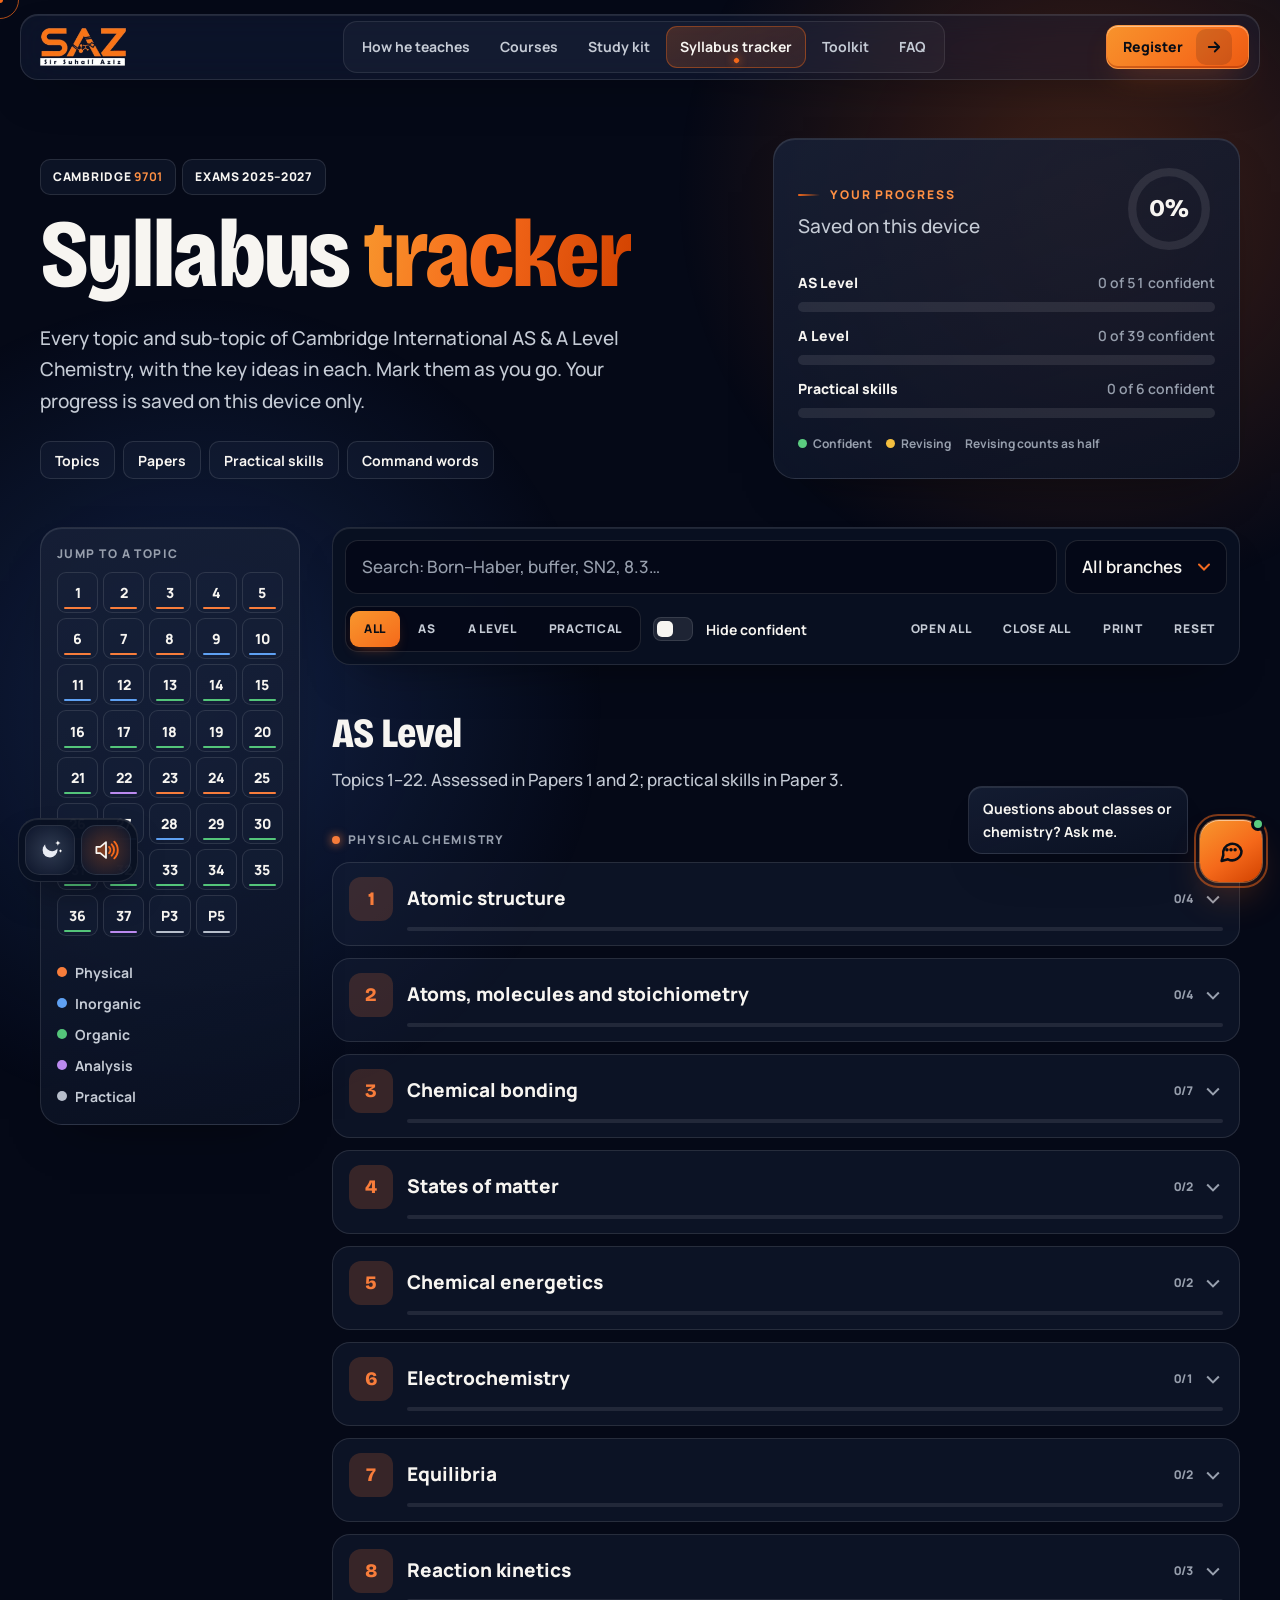
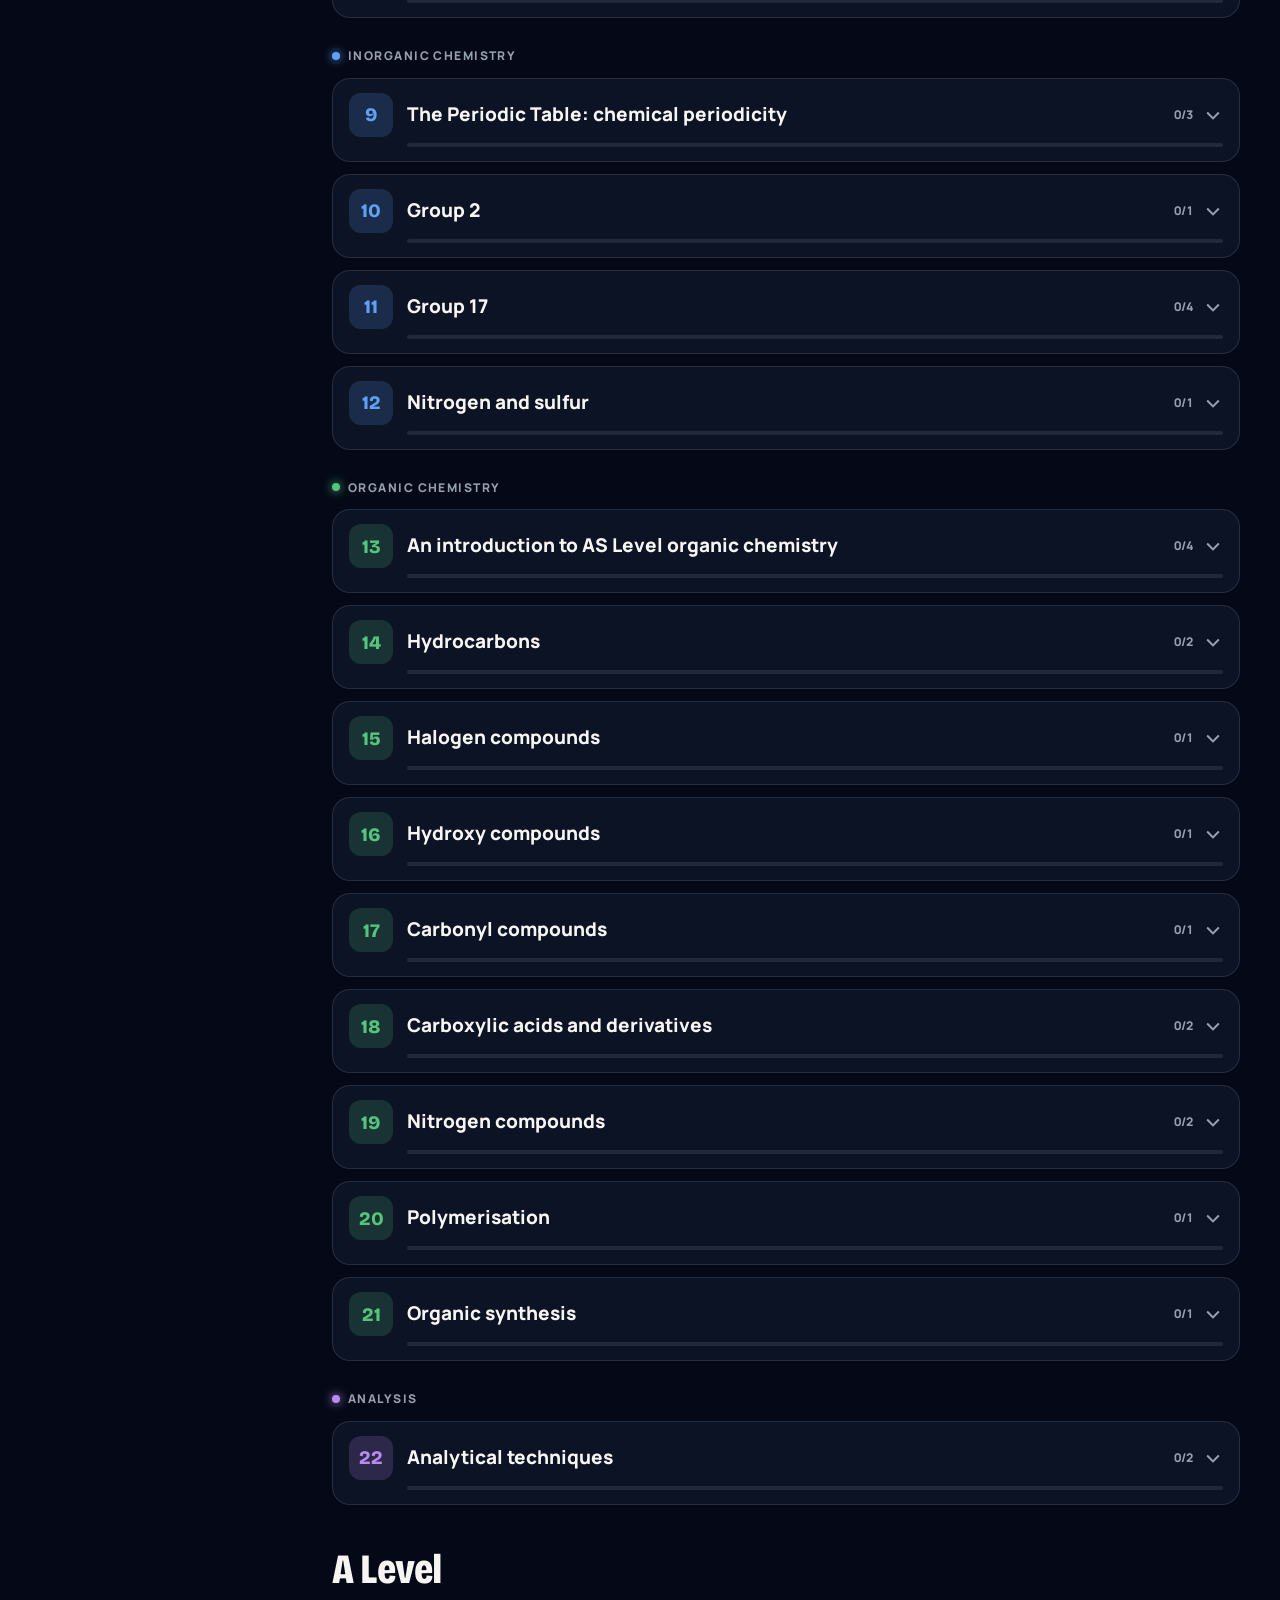
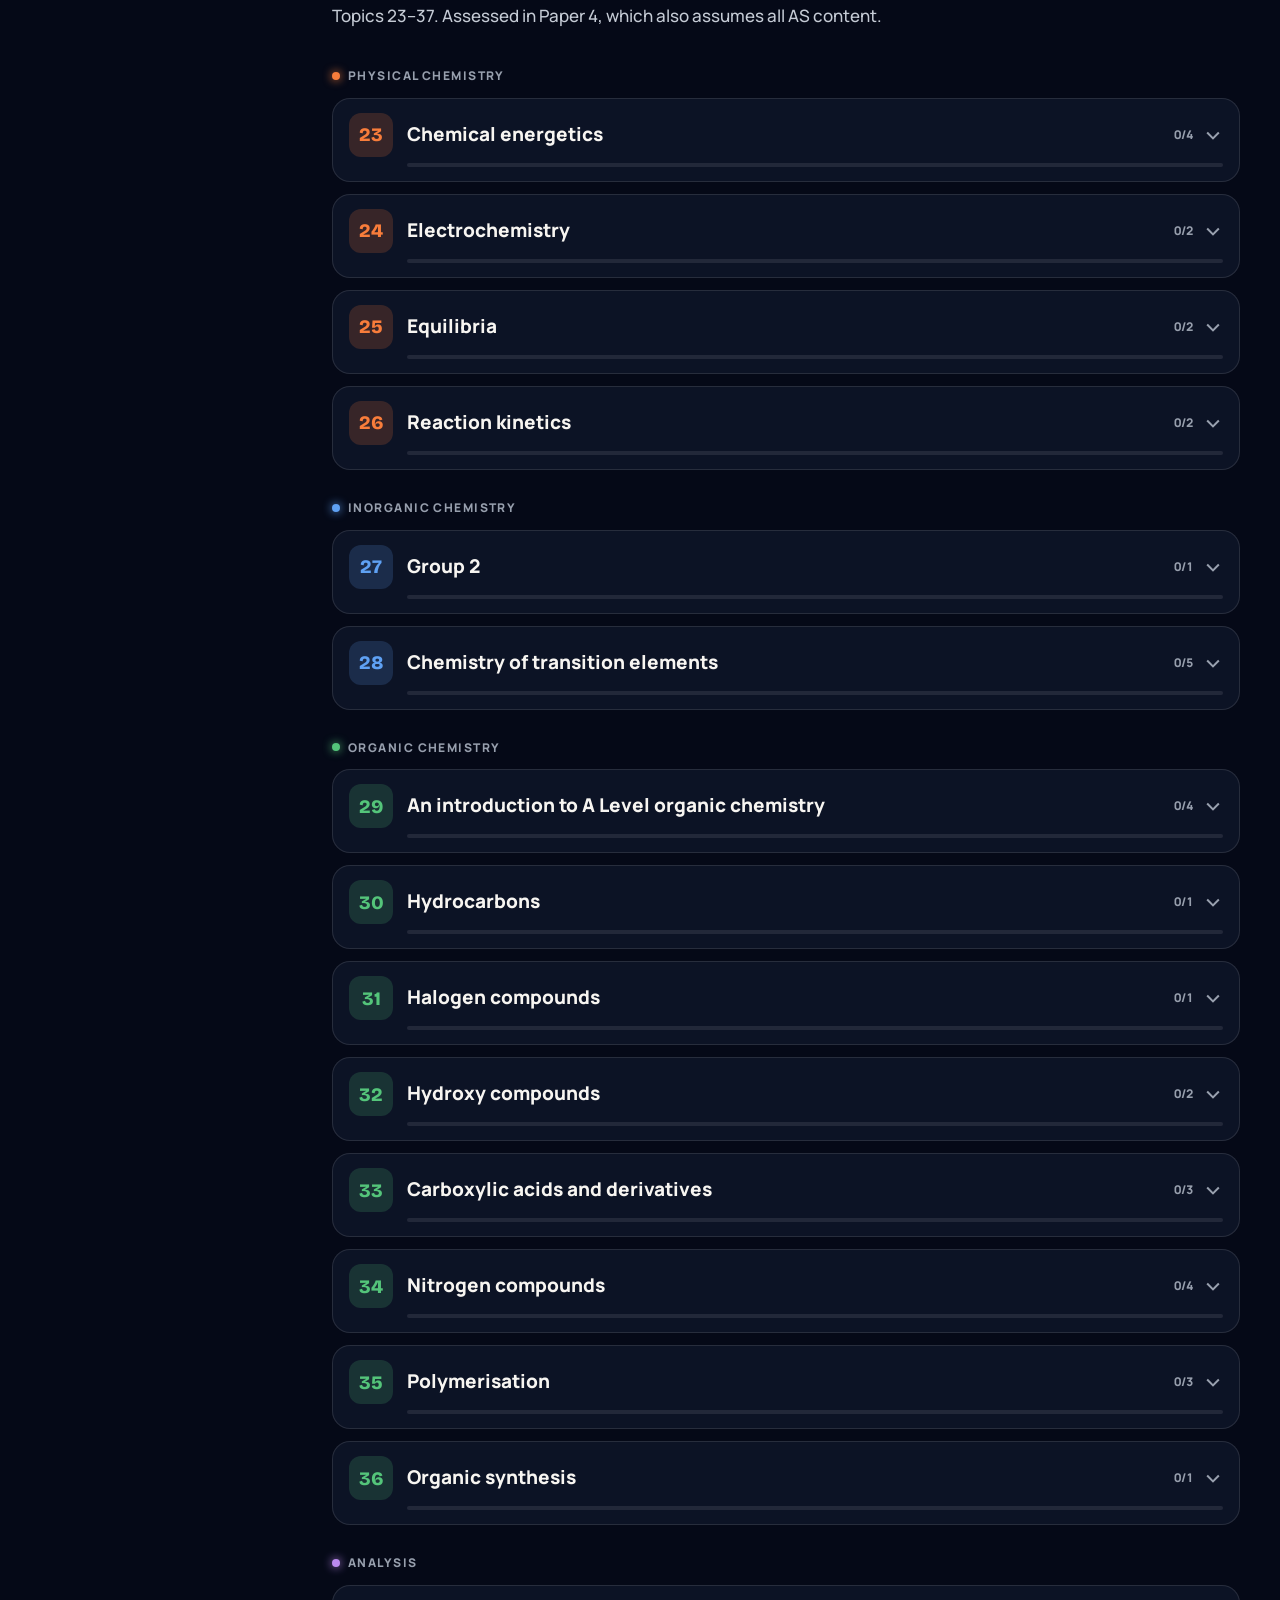
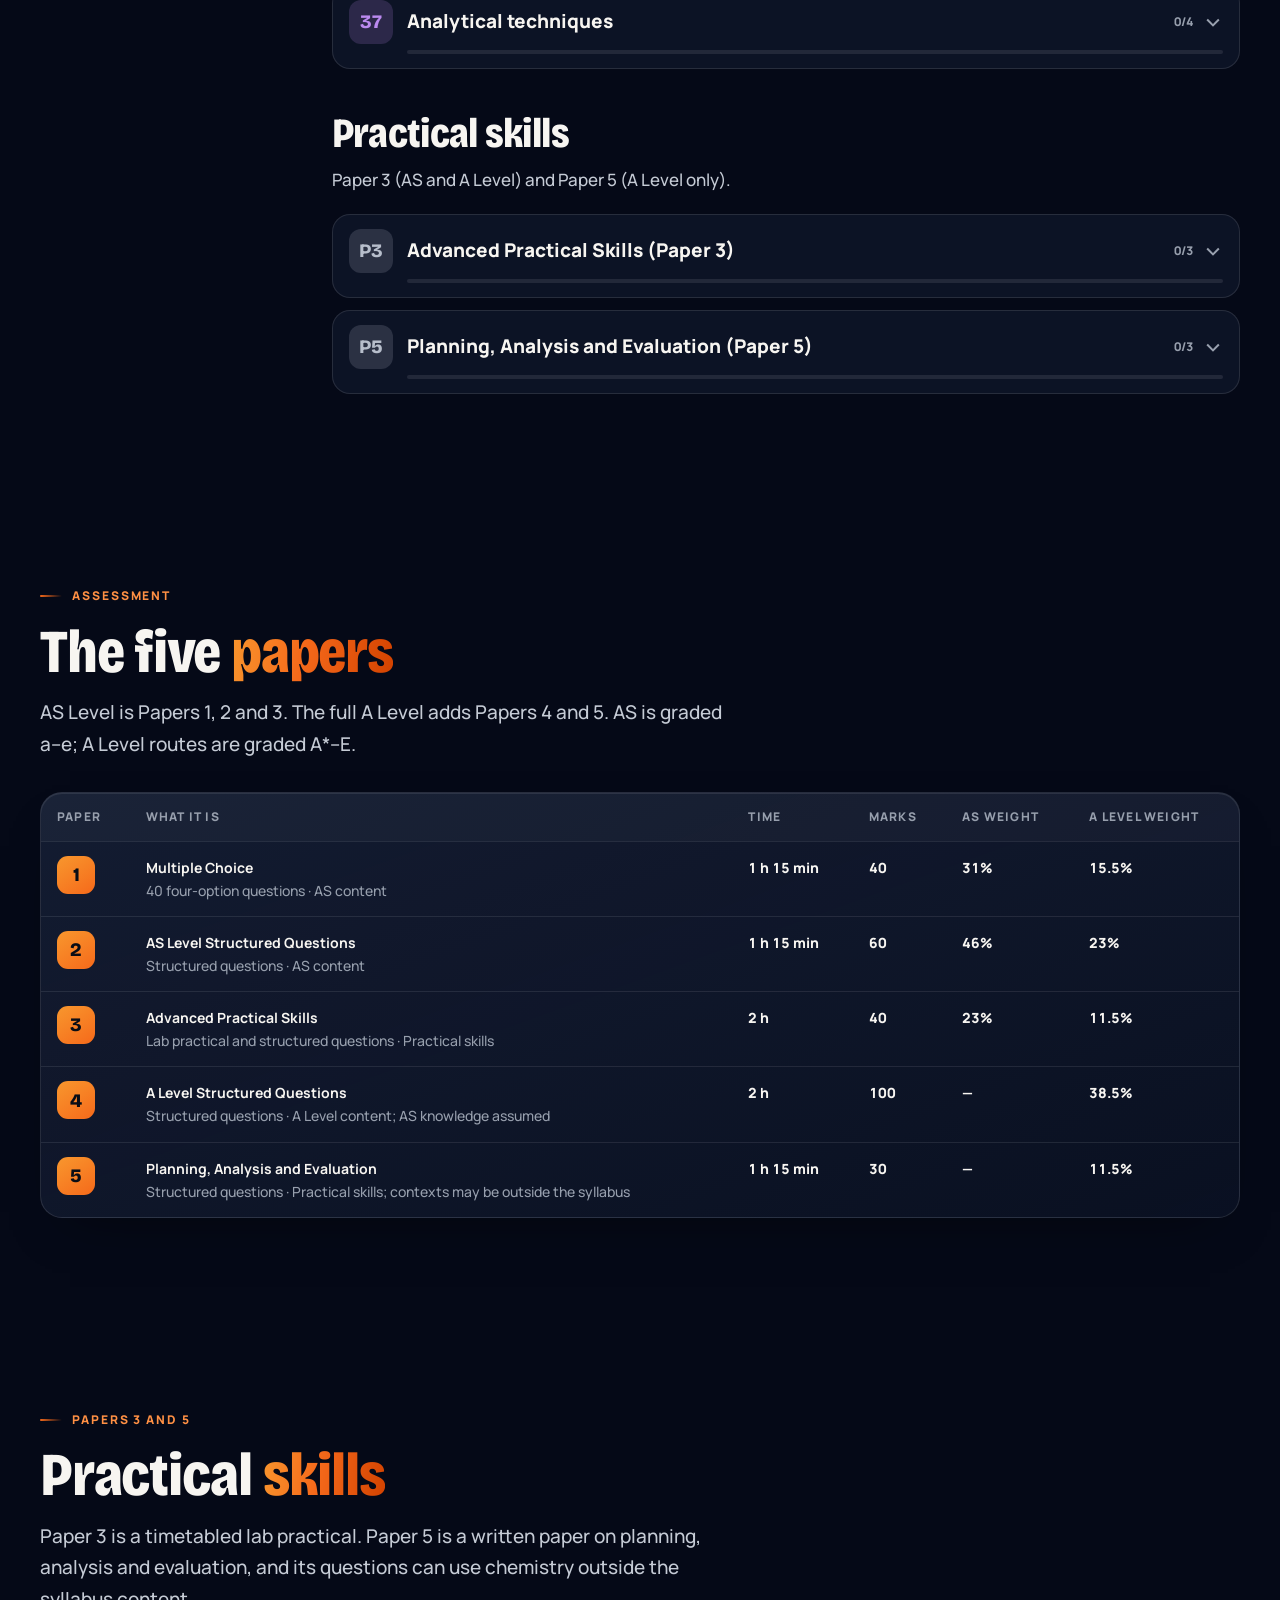
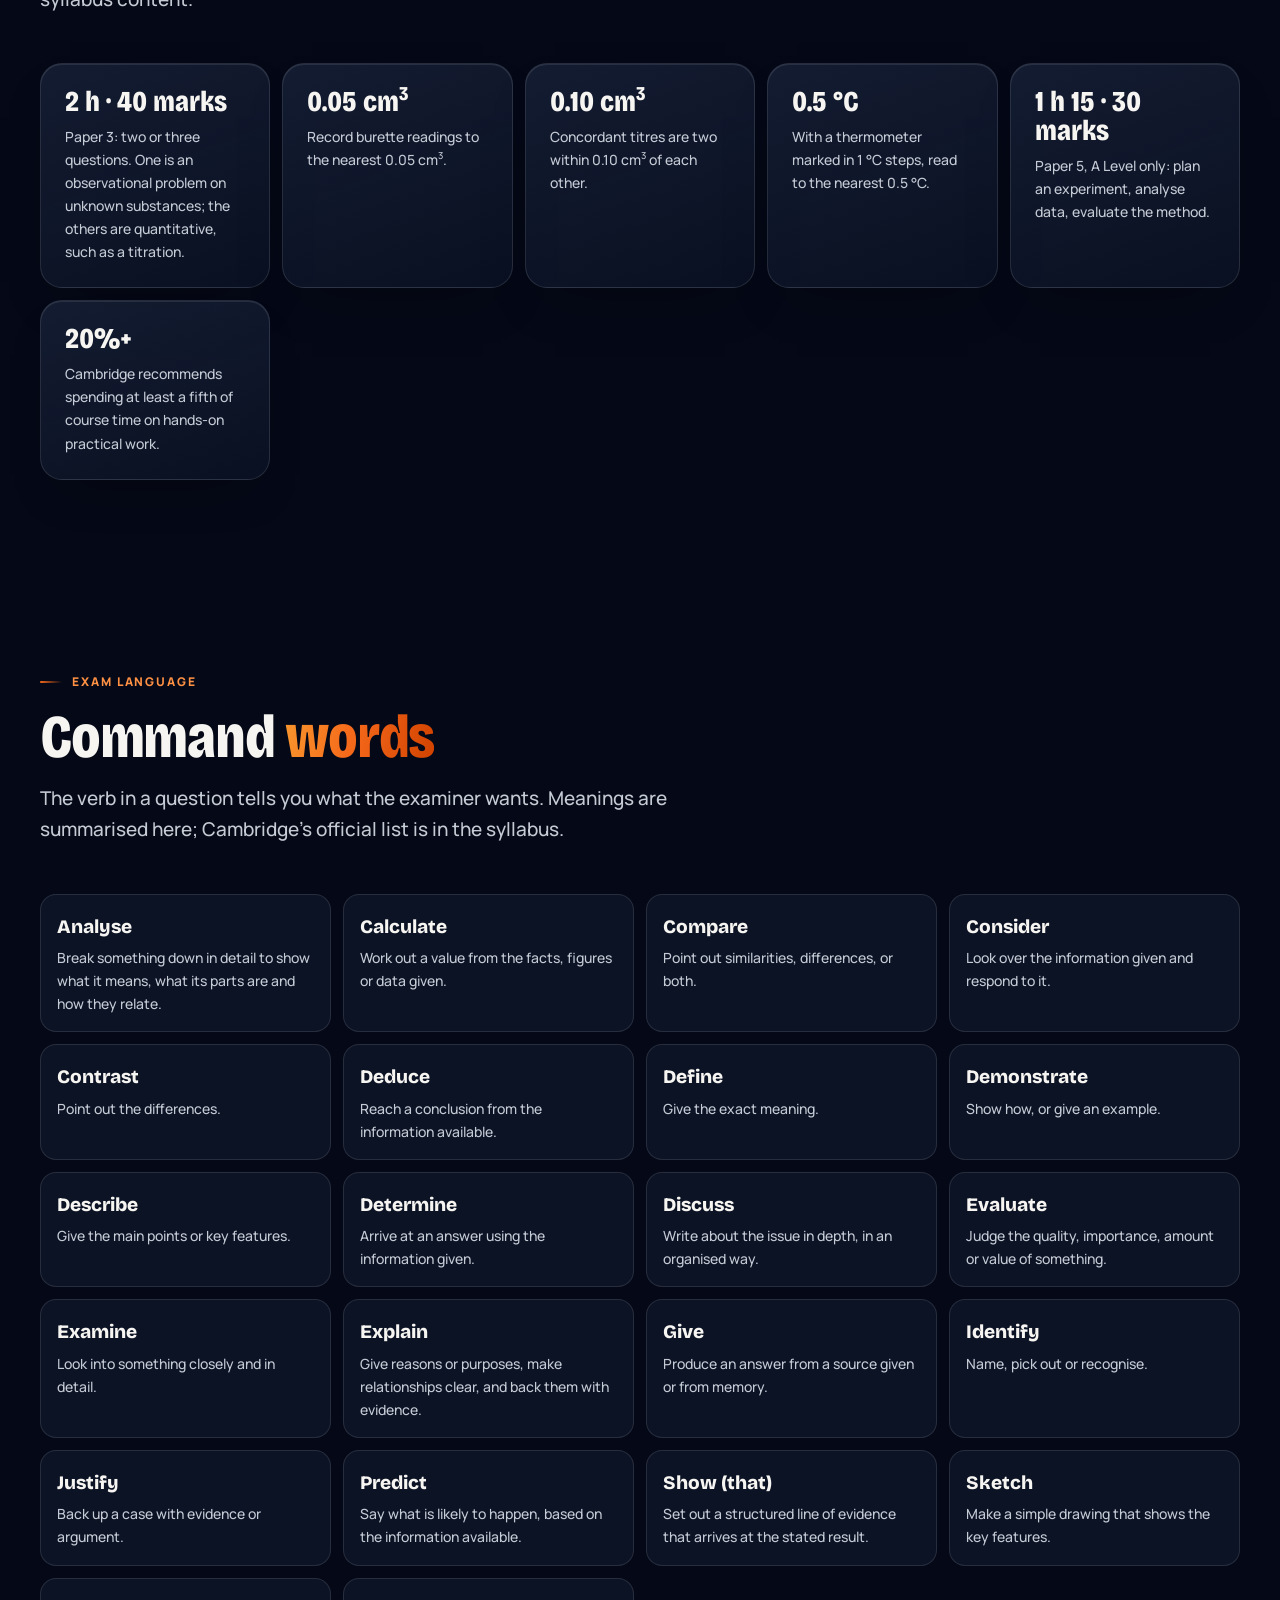
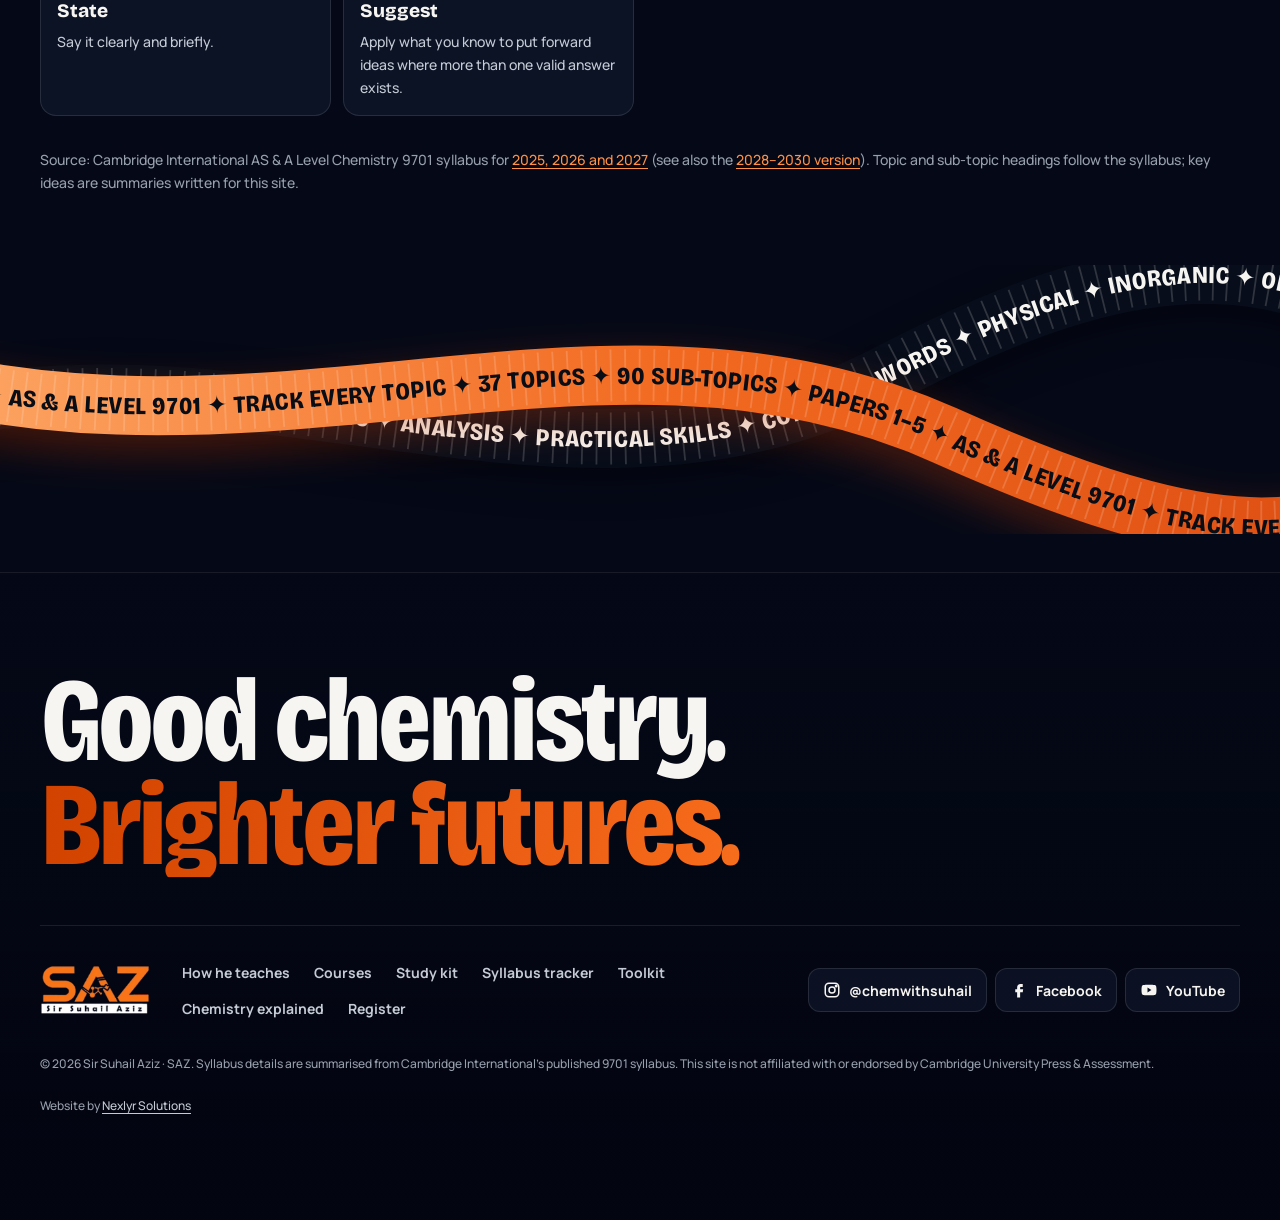
==== commit 835a3133: "Add files via upload" ====
--- a/syllabus.html
+++ b/syllabus.html
@@ -9,17 +9,28 @@
 <head>
   <meta charset="utf-8">
   <meta name="viewport" content="width=device-width, initial-scale=1, viewport-fit=cover">
-  <title>A Level Chemistry 9701 Syllabus Tracker — all 37 topics &amp; 90 sub-topics </title>
-  <meta name="description" content=" SAZ|Free tracker for Cambridge AS &amp; A Level Chemistry (9701): every topic and sub-topic with key ideas, paper weightings, practical skills and command words. From Sir Suhail Aziz (SAZ).">
+  <title>A Level Chemistry 9701 Syllabus Tracker — all 37 topics &amp; 90 sub-topics | SAZ</title>
+  <meta name="description" content="Free tracker for Cambridge AS &amp; A Level Chemistry (9701): every topic and sub-topic with key ideas, paper weightings, practical skills and command words. From Sir Suhail Aziz (SAZ).">
   <meta name="theme-color" content="#0b1020">
   <meta name="robots" content="index, follow">
   <meta name="author" content="Sir Suhail Aziz">
   <meta property="og:type" content="website">
   <meta property="og:site_name" content="SAZ — Sir Suhail Aziz">
-  <meta property="og:title" content="A Level Chemistry 9701 Syllabus Tracker — all 37 topics &amp; 90 sub-topics ">
-  <meta property="og:description" content=" SAZ|Free tracker for Cambridge AS &amp; A Level Chemistry (9701): every topic and sub-topic with key ideas, paper weightings, practical skills and command words. From Sir Suhail Aziz (SAZ).">
+  <meta property="og:title" content="A Level Chemistry 9701 Syllabus Tracker — all 37 topics &amp; 90 sub-topics | SAZ">
+  <meta property="og:description" content="Free tracker for Cambridge AS &amp; A Level Chemistry (9701): every topic and sub-topic with key ideas, paper weightings, practical skills and command words. From Sir Suhail Aziz (SAZ).">
   <meta property="og:locale" content="en_PK">
-  <meta name="twitter:card" content="summary">
+  <meta property="og:url" content="https://sohail-aziz.vercel.app/syllabus.html">
+  <meta property="og:image" content="https://sohail-aziz.vercel.app/og-image.jpg">
+  <meta property="og:image:secure_url" content="https://sohail-aziz.vercel.app/og-image.jpg">
+  <meta property="og:image:type" content="image/jpeg">
+  <meta property="og:image:width" content="1200">
+  <meta property="og:image:height" content="630">
+  <meta property="og:image:alt" content="Sir Suhail Aziz (SAZ): Chemistry isn’t hard. It’s a pattern. A Level 9701, O Level 5070 and IGCSE 0620 chemistry in Karachi.">
+  <meta name="twitter:card" content="summary_large_image">
+  <meta name="twitter:title" content="A Level Chemistry 9701 Syllabus Tracker — all 37 topics &amp; 90 sub-topics | SAZ">
+  <meta name="twitter:description" content="Free tracker for Cambridge AS &amp; A Level Chemistry (9701): every topic and sub-topic with key ideas, paper weightings, practical skills and command words. From Sir Suhail Aziz (SAZ).">
+  <meta name="twitter:image" content="https://sohail-aziz.vercel.app/og-image.jpg">
+  <link rel="canonical" href="https://sohail-aziz.vercel.app/syllabus.html">
   <link rel="icon" type="image/png" href="[data-uri]">
   <link rel="apple-touch-icon" href="[data-uri]">
   <script>(function(){var d=document.documentElement,t=null;try{t=localStorage.getItem("saz.theme")}catch(e){}d.setAttribute("data-theme",t==="light"?"light":"dark");})();</script>
